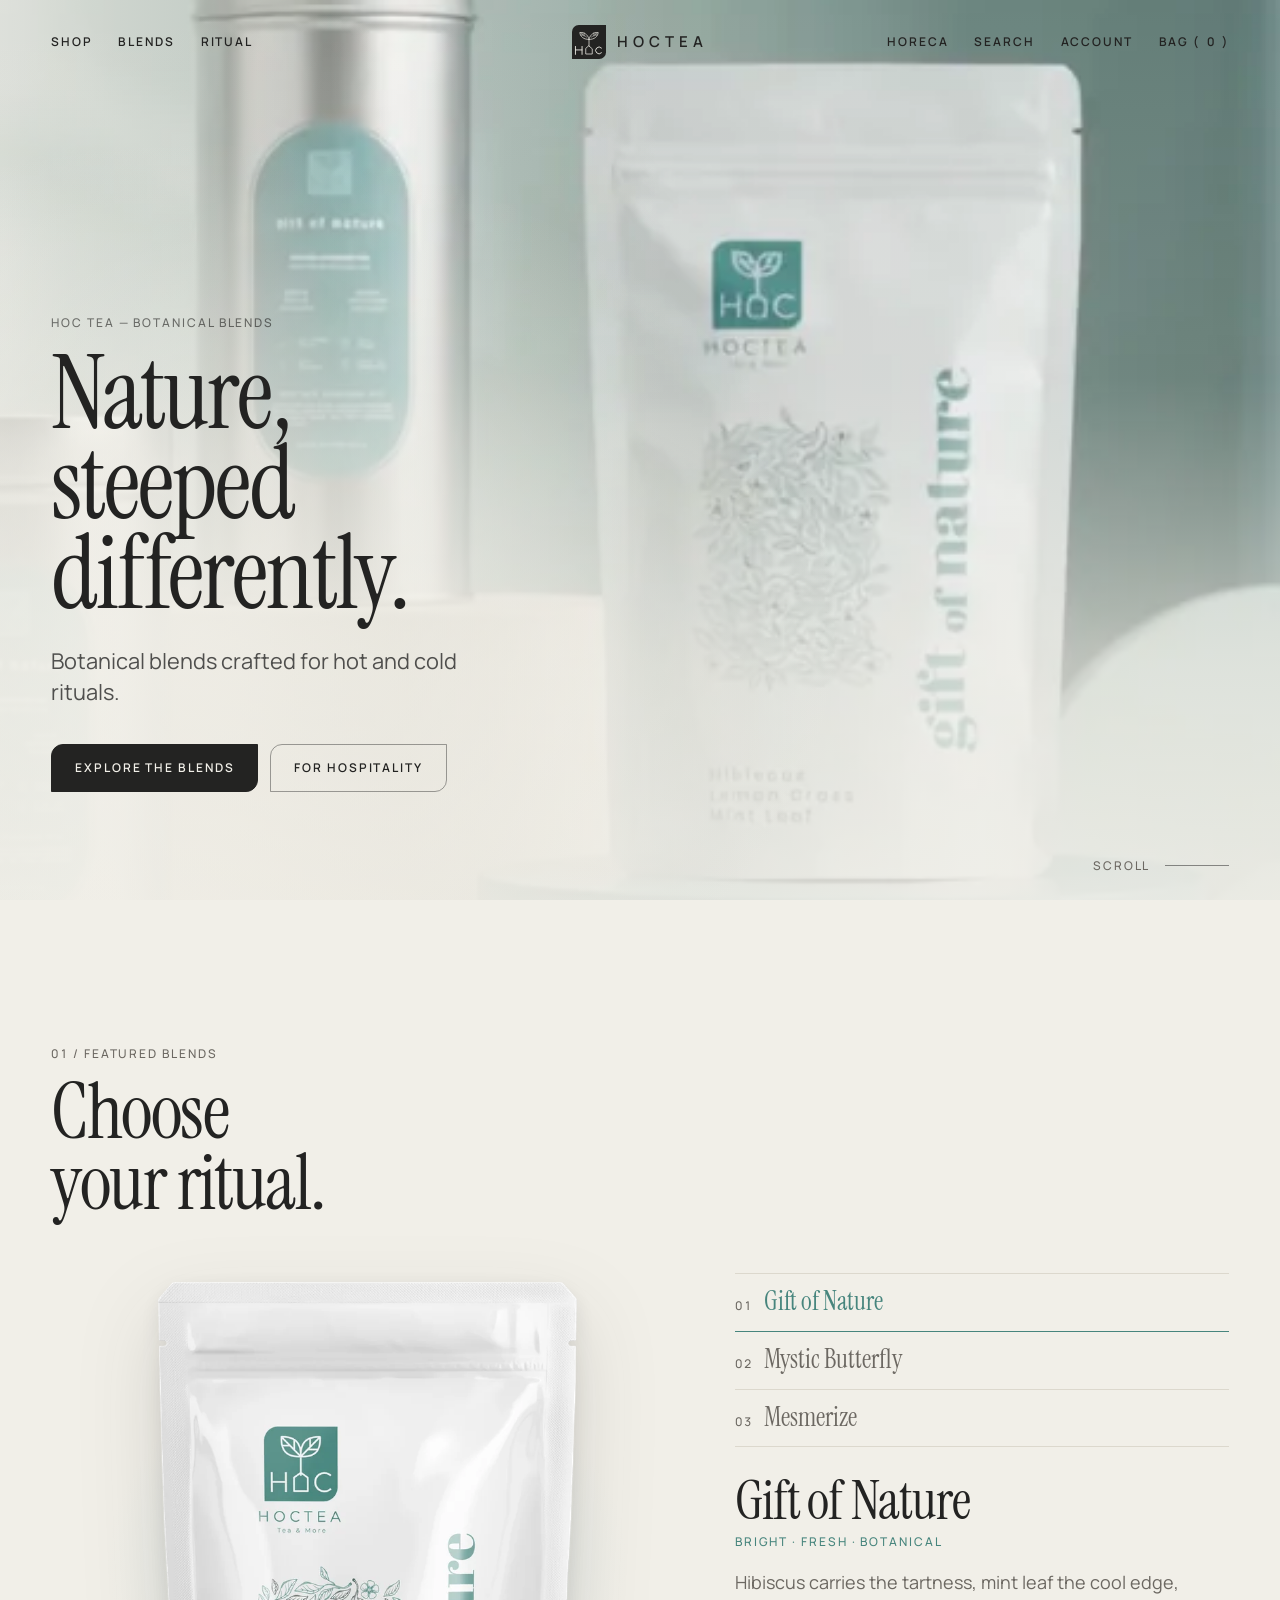
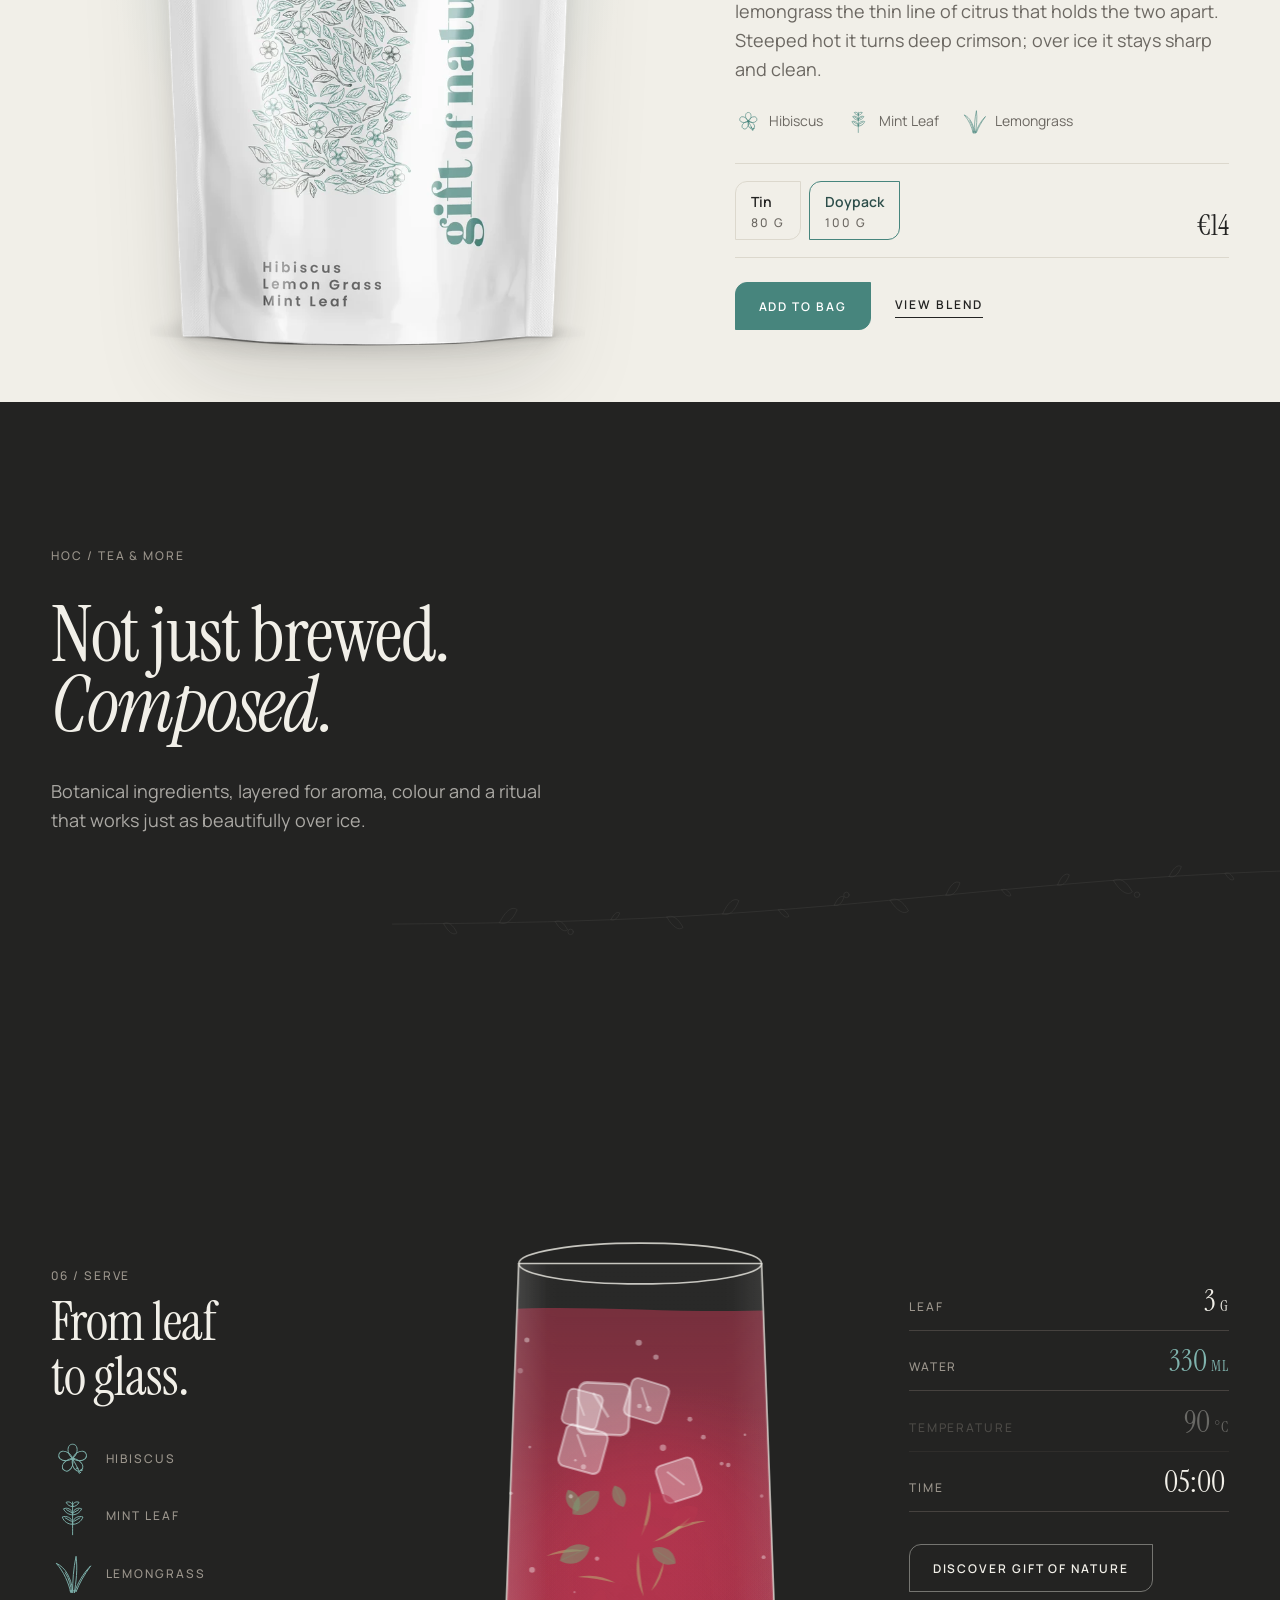
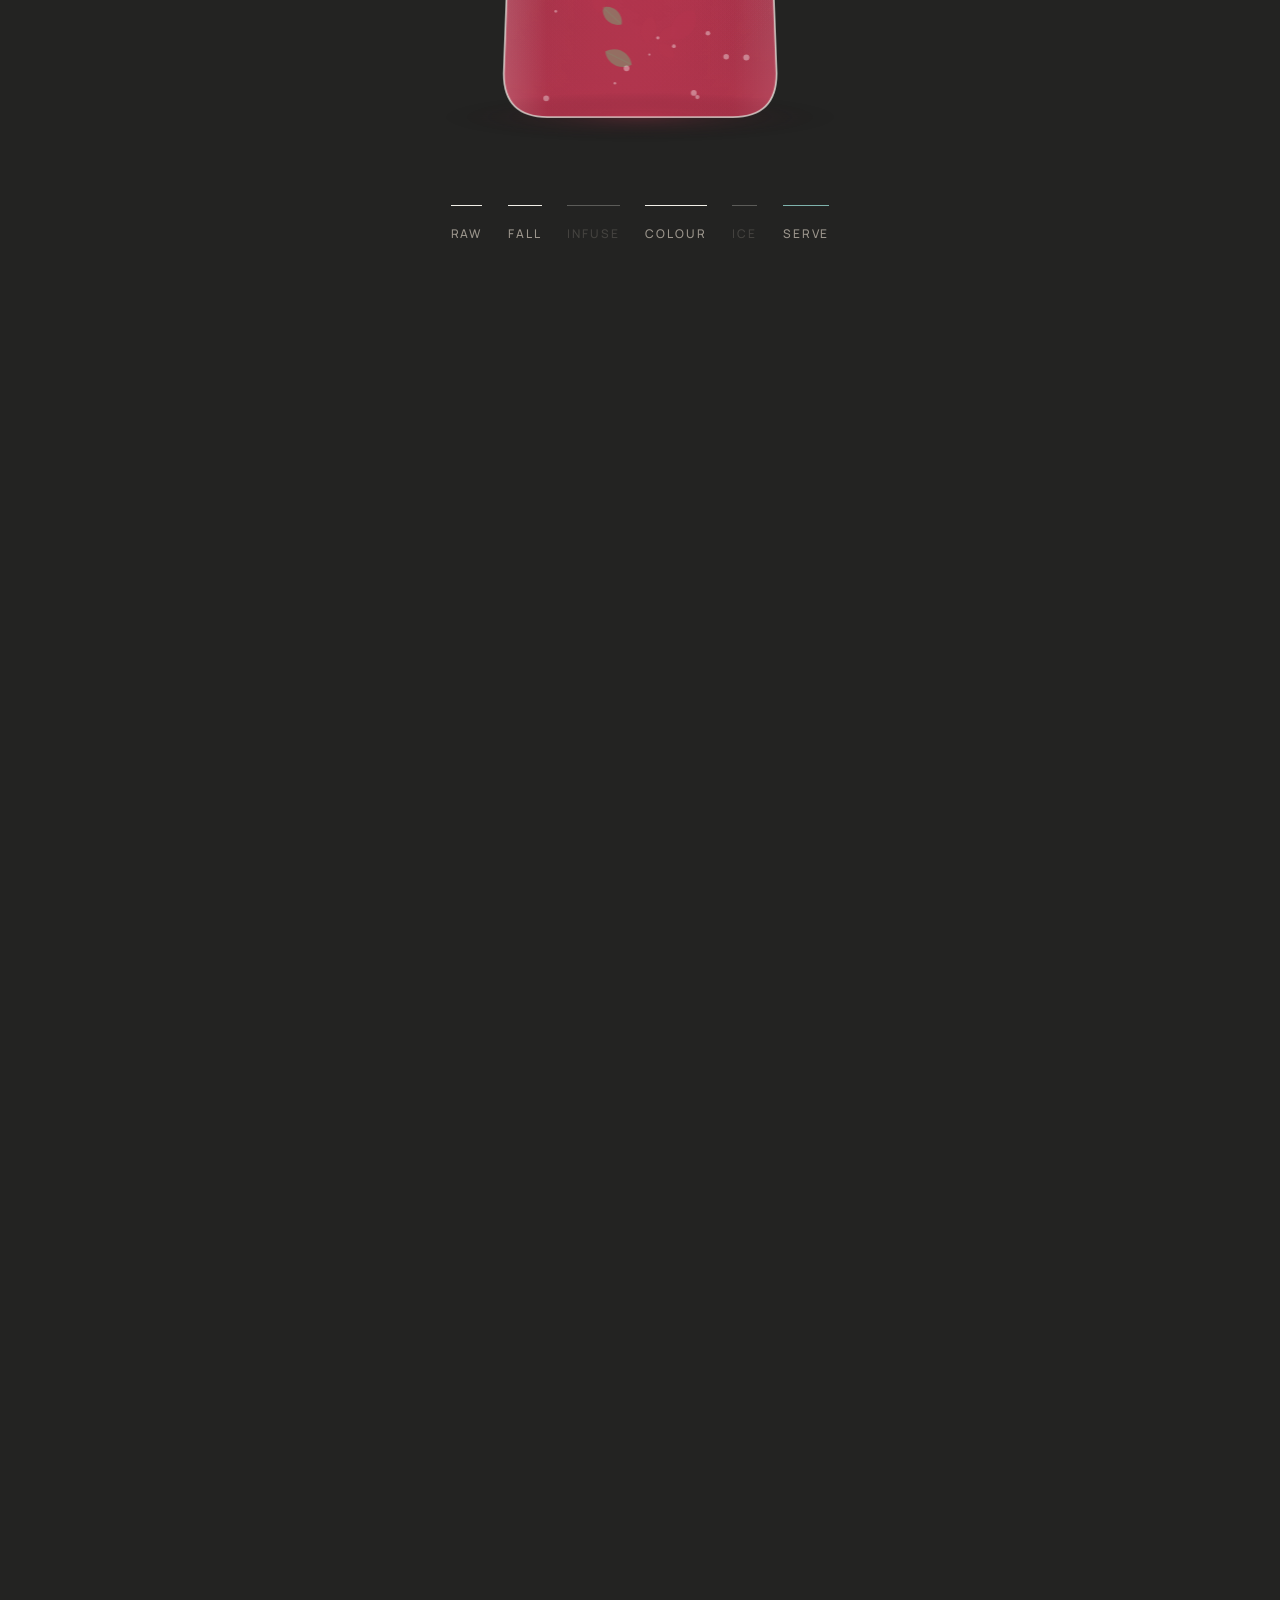
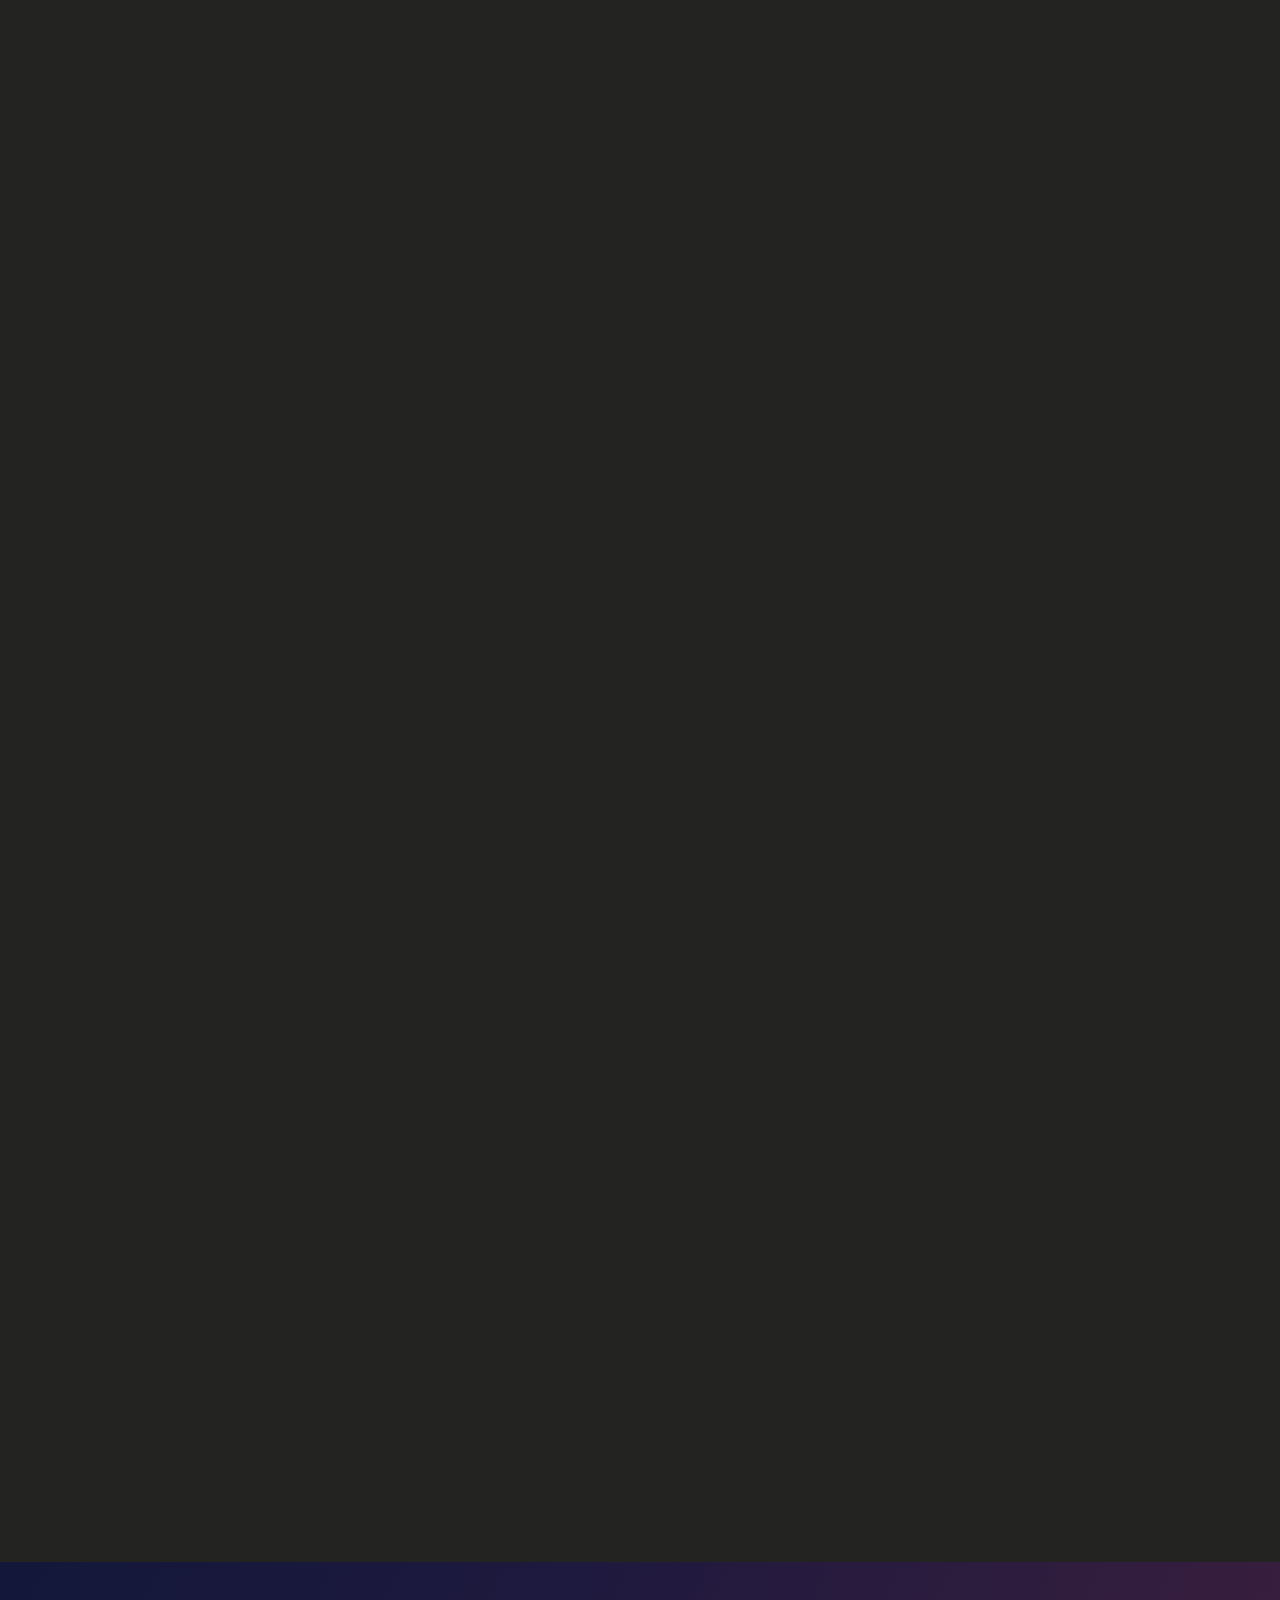
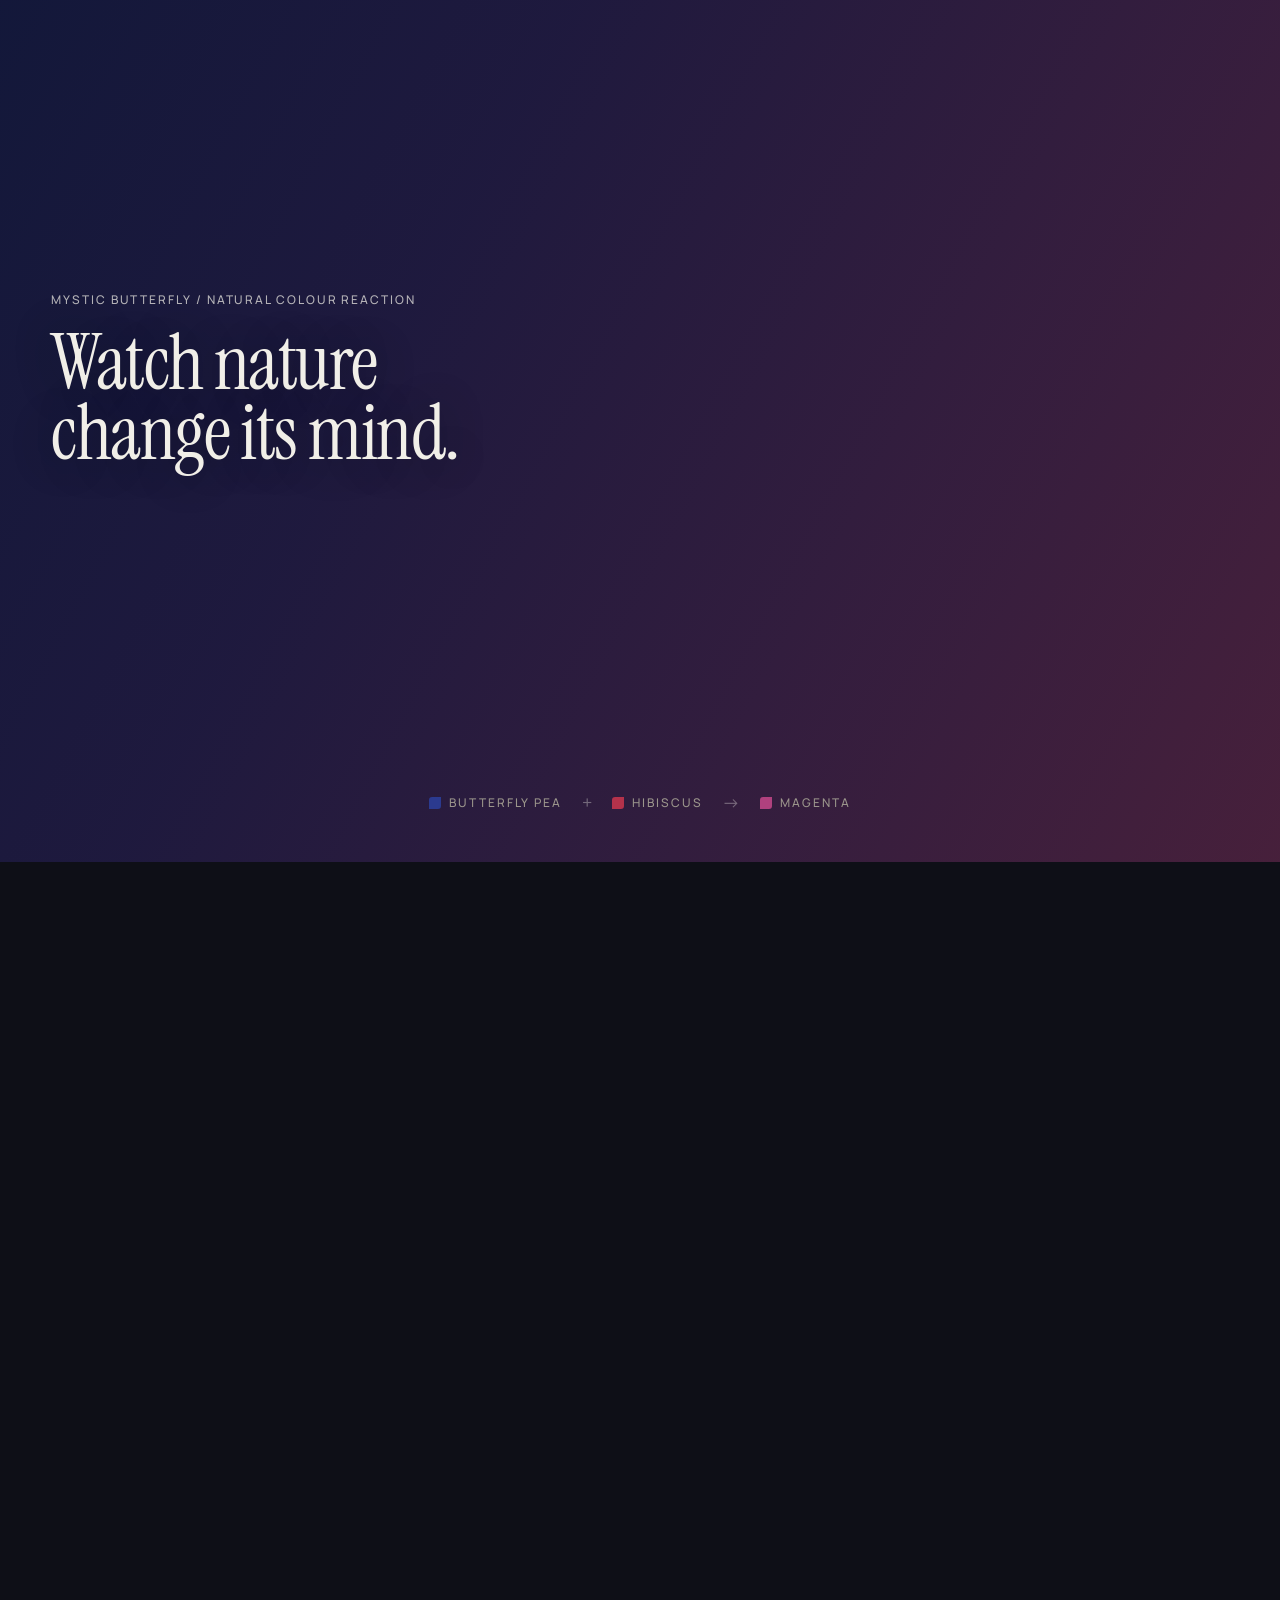
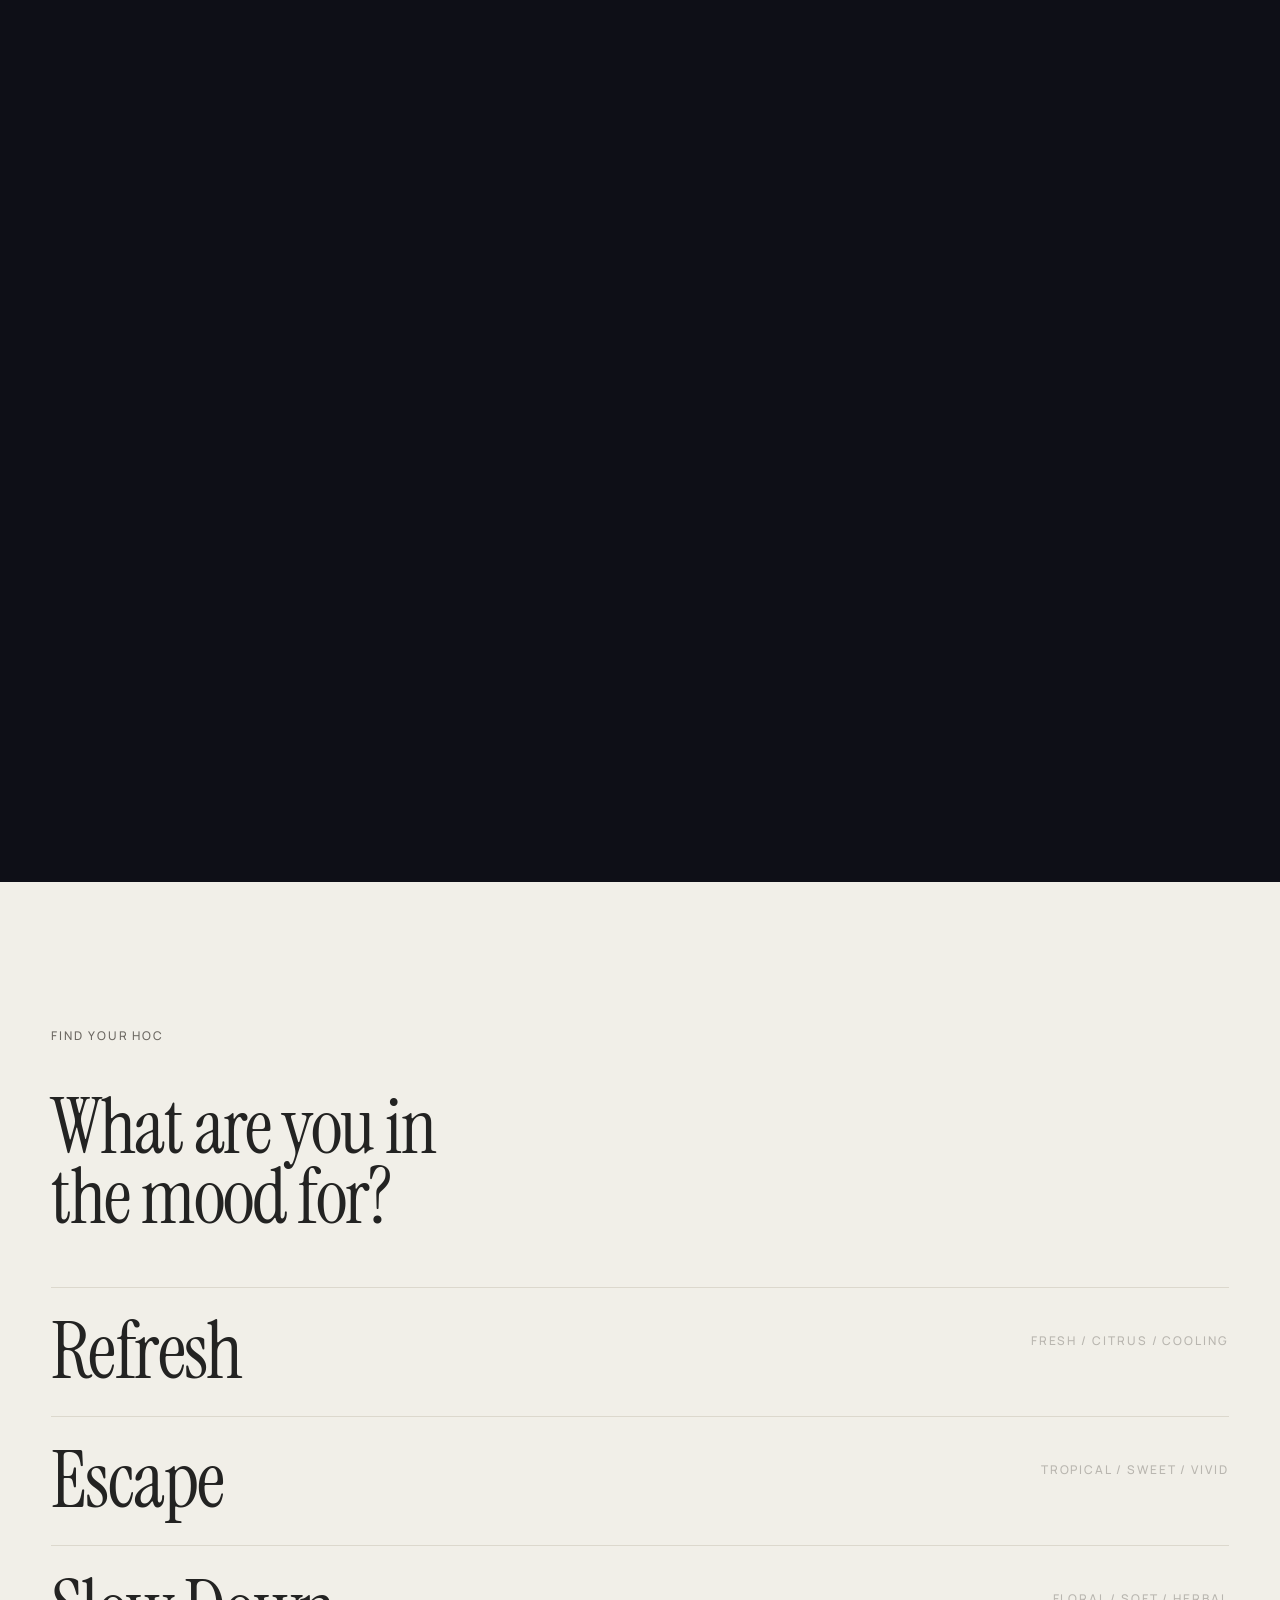
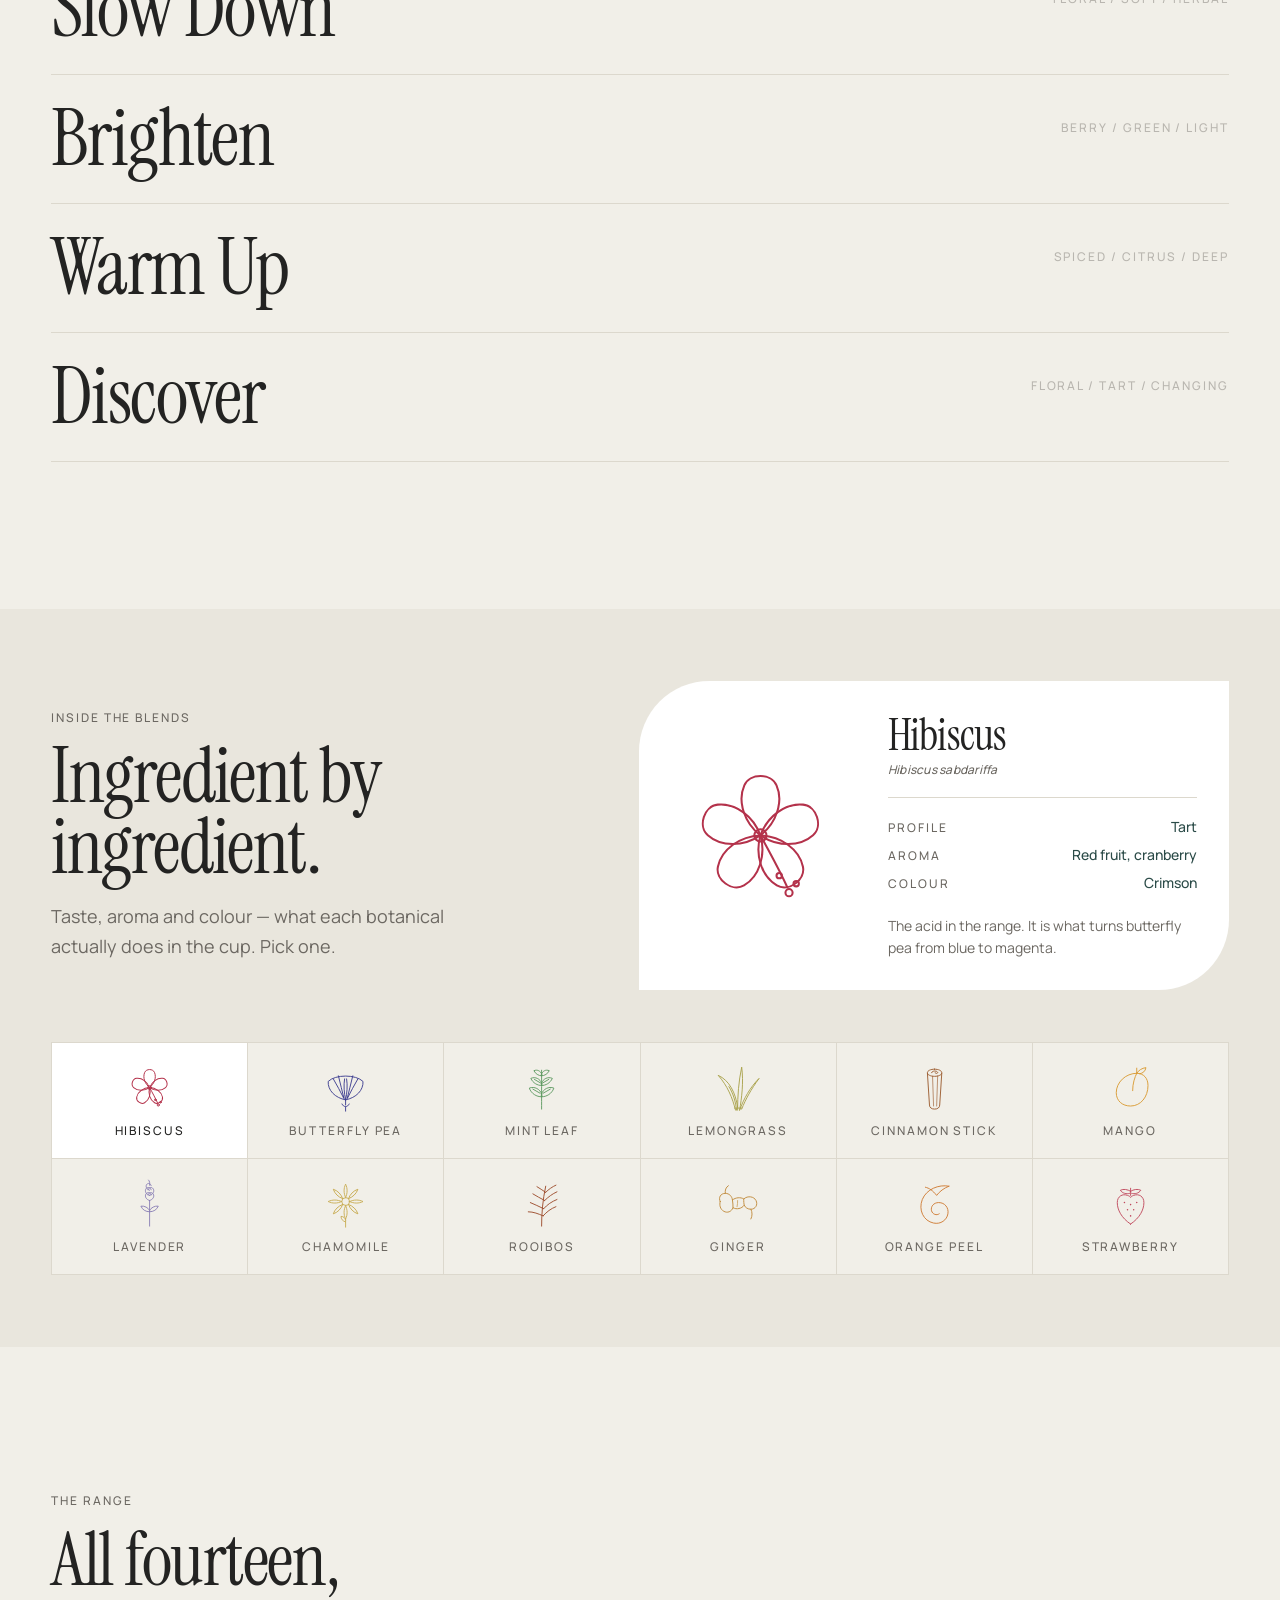
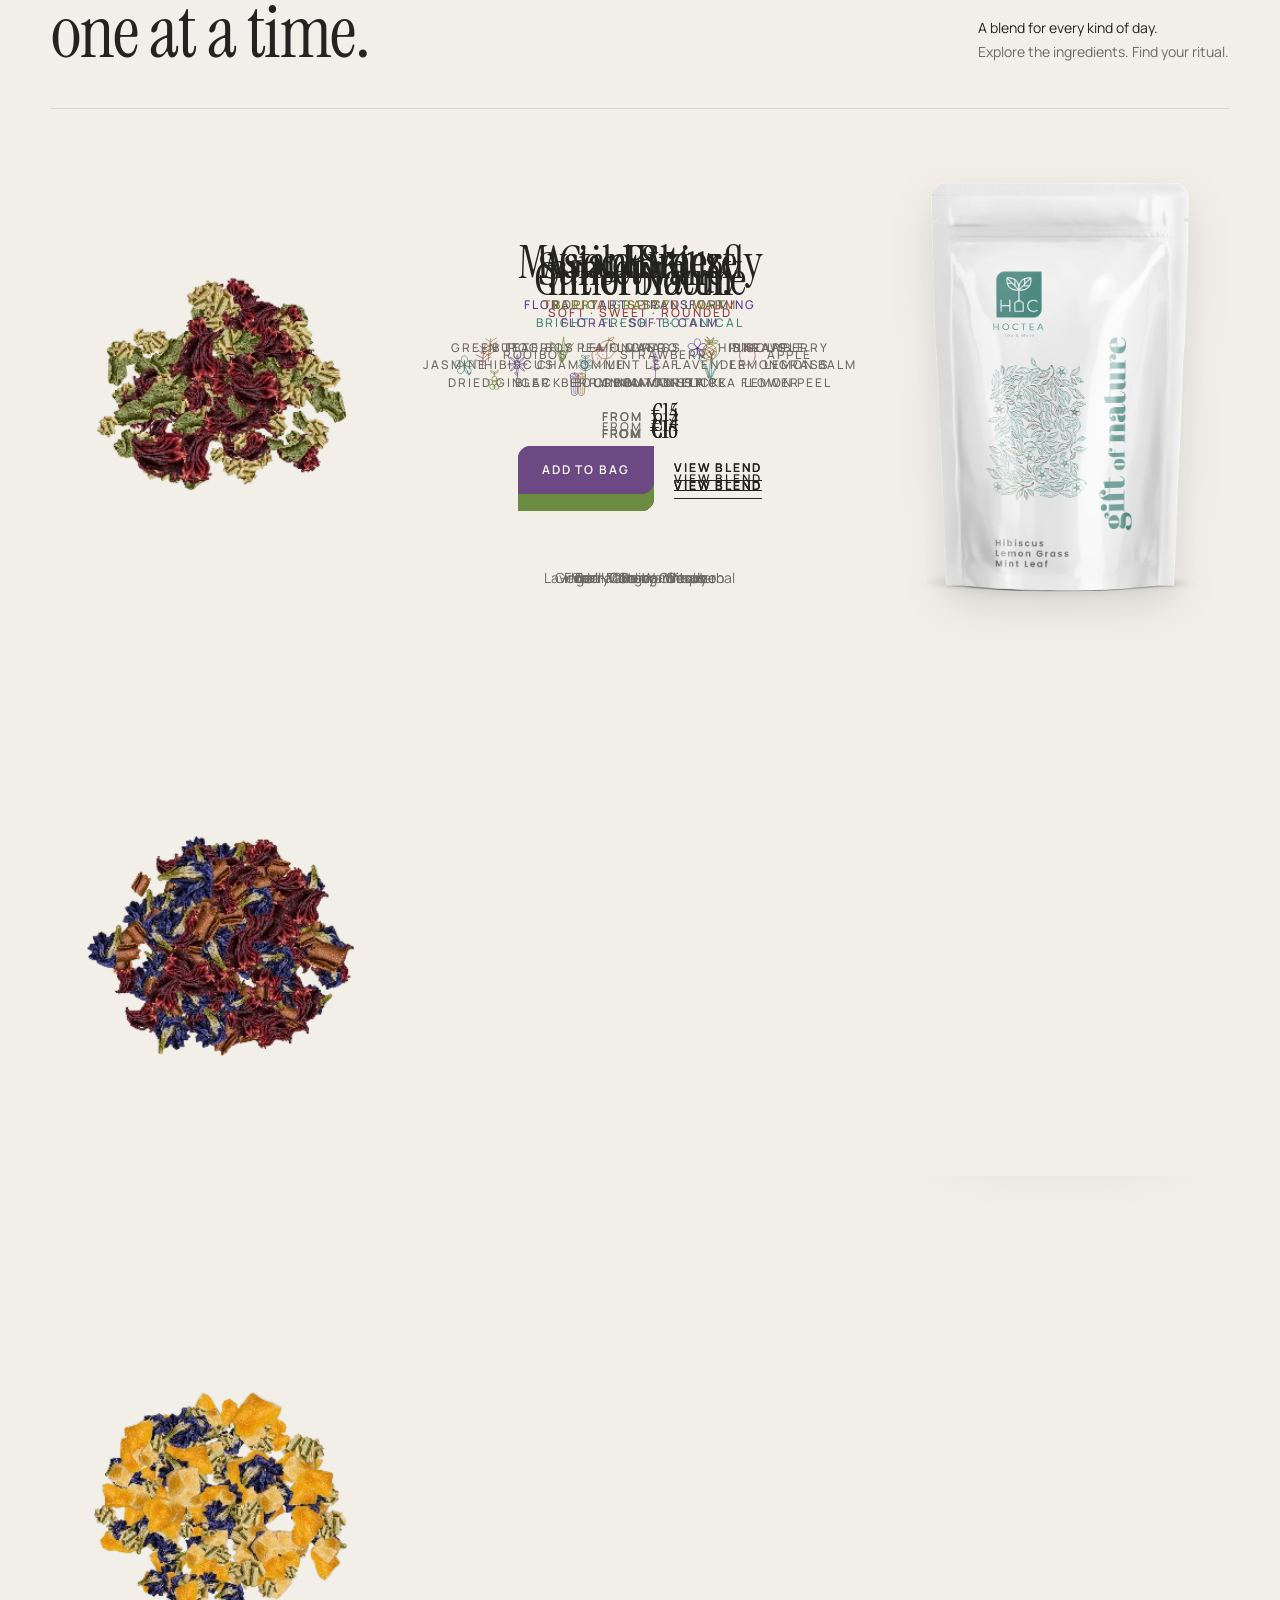
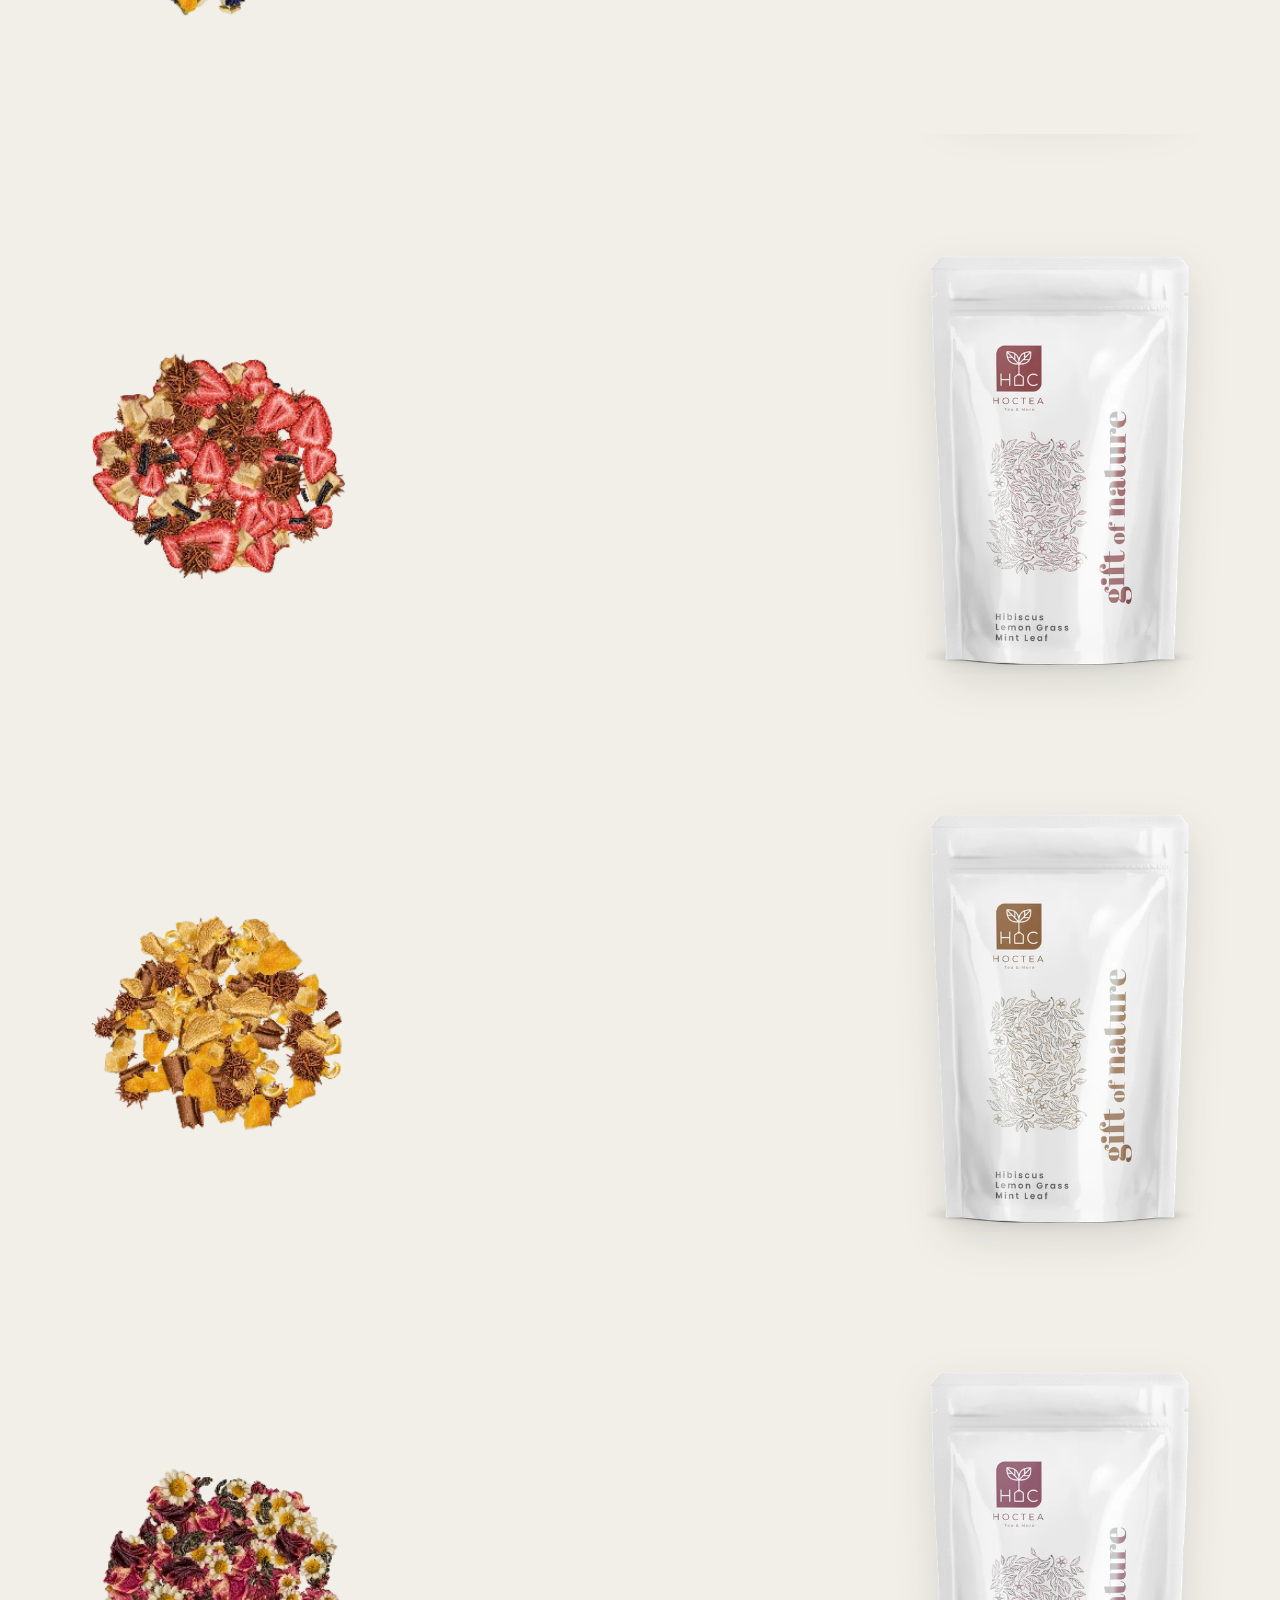
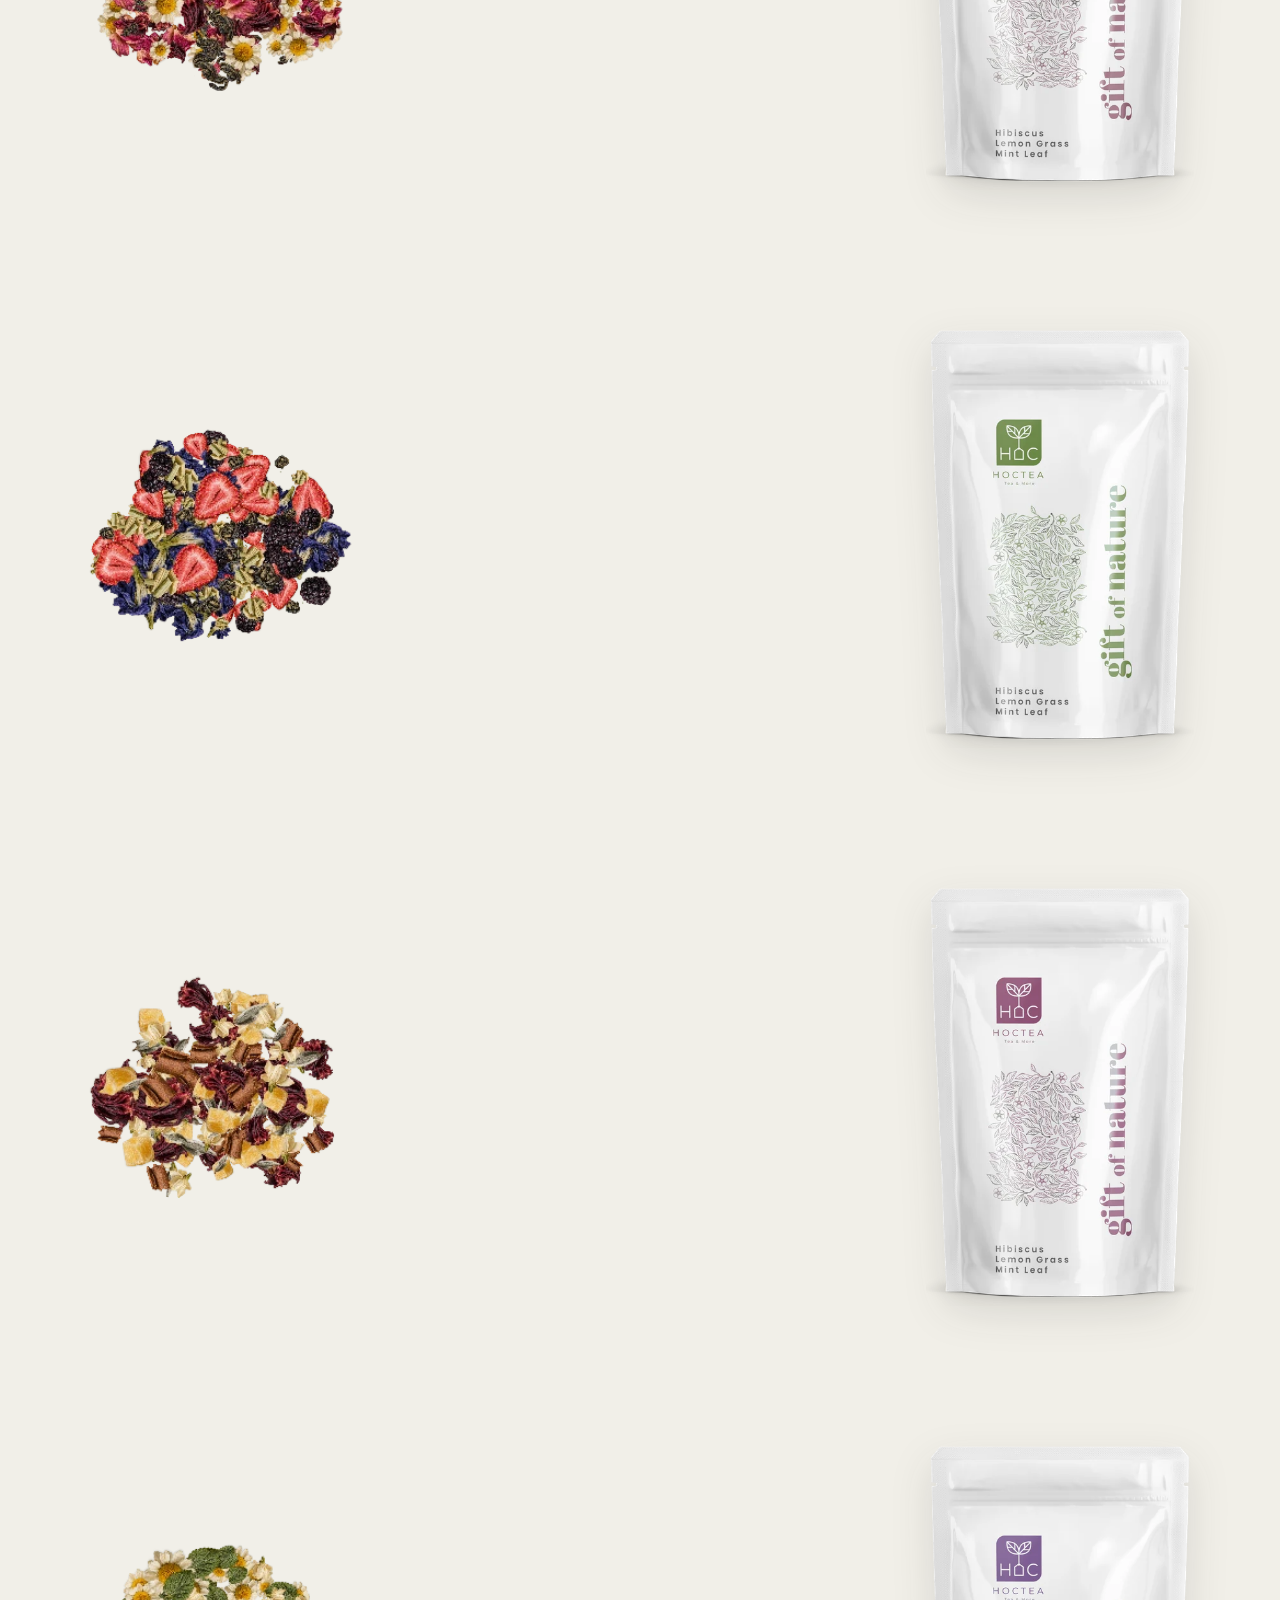
==== index.html @ 294b8a29 "Stabilize fixed-size botanical footer flow" ====
<!doctype html>
<html lang="en">
<head>
<meta charset="utf-8">
<meta name="viewport" content="width=device-width, initial-scale=1, viewport-fit=cover">
<title>HOC Tea — Botanical blends for hot and cold rituals</title>
<meta name="description" content="Botanical tea blends built for aroma, colour and ritual. Fourteen blends, loose leaf, for the cup and for hospitality.">
<meta name="theme-color" content="#232322">

<link rel="preconnect" href="https://fonts.googleapis.com">
<link rel="preconnect" href="https://fonts.gstatic.com" crossorigin>
<link rel="preload" as="image" href="assets/img/hero-poster.jpg?v=c191b17f13"
      imagesrcset="assets/img/hero-poster-960.webp?v=7ebbaf5492 960w, assets/img/hero-poster-1280.webp?v=762eac0520 1280w, assets/img/hero-poster-1600.webp?v=870d182e07 1600w, assets/img/hero-poster-1920.webp?v=cda70ab518 1920w"
      imagesizes="100vw" fetchpriority="high">
<link href="https://fonts.googleapis.com/css2?family=Instrument+Serif:ital@0;1&family=Manrope:wght@400;500;600&display=swap" rel="stylesheet">

<link rel="stylesheet" href="assets/css/hoc-core.css?v=9dc81688f6">
<link rel="stylesheet" href="assets/css/hoc-sections.css?v=256d77bcdb">
<script>document.documentElement.classList.add('hoc-js');</script>
</head>
<body>

  <a class="hoc-skip" href="#main">Skip to content</a>

  <header class="hoc-header" data-theme-mode="light" data-hoc="header">
    <div class="hoc-header__inner">
      <nav class="hoc-header__nav hoc-header__nav--start" aria-label="Primary">
        <a class="hoc-navlink" href="#range">Shop</a>
        <a class="hoc-navlink" href="#blends">Blends</a>
        <a class="hoc-navlink" href="#ritual">Ritual</a>
      </nav>

      <a class="hoc-header__brand hoc-lockup" href="#hero" aria-label="HOC Tea — home">
        <svg class="hoc-mark" viewBox="0 0 120 120" aria-hidden="true"><use href="#hoc-mark"></use></svg>
        <span class="hoc-lockup__word">Hoctea</span>
      </a>

      <nav class="hoc-header__nav hoc-header__nav--end" aria-label="Secondary">
        <a class="hoc-navlink" href="#hospitality">Horeca</a>
        <a class="hoc-navlink" href="#range">Search</a>
        <a class="hoc-navlink" href="#newsletter">Account</a>
        <button class="hoc-navlink hoc-bag" data-hoc="bag-open" aria-haspopup="dialog">
          Bag (<span class="hoc-bag__count" data-hoc="bag-count">0</span>)
        </button>
        <button class="hoc-burger" data-hoc="menu-toggle" aria-expanded="false"
                aria-controls="hoc-menu" aria-label="Menu"><span></span></button>
      </nav>
    </div>
  </header>

  <div class="hoc-menu" id="hoc-menu" data-hoc="menu" hidden>
    <nav class="hoc-menu__list" aria-label="Mobile">
      <a class="hoc-menu__link" href="#range">Shop</a>
      <a class="hoc-menu__link" href="#blends">Blends</a>
      <a class="hoc-menu__link" href="#ritual">Ritual</a>
      <a class="hoc-menu__link" href="#hospitality">Horeca</a>
    </nav>
    <div class="hoc-menu__foot hoc-micro">
      <a href="#newsletter">Account</a>
      <a href="#newsletter">Instagram</a>
      <a href="#newsletter">EN / TR</a>
    </div>
  </div>

<main id="main">

    <section class="hoc-section hoc-hero" id="hero" data-header-theme="dark"
             data-hoc="hero">
      <div class="hoc-hero__media">
        <picture>
          <source media="(max-width: 767px)" type="image/webp"
                  srcset="assets/img/hero-poster-mobile-540.webp?v=25042bf2a0 540w, assets/img/hero-poster-mobile-780.webp?v=1e9e27556c 780w, assets/img/hero-poster-mobile-1080.webp?v=69c357dd82 1080w"
                  sizes="100vw">
          <source type="image/webp"
                  srcset="assets/img/hero-poster-960.webp?v=7ebbaf5492 960w, assets/img/hero-poster-1280.webp?v=762eac0520 1280w, assets/img/hero-poster-1600.webp?v=870d182e07 1600w, assets/img/hero-poster-1920.webp?v=cda70ab518 1920w"
                  sizes="100vw">
          <img class="hoc-hero__poster" src="assets/img/hero-poster.jpg?v=c191b17f13"
               width="1600" height="900" alt=""
               fetchpriority="high" decoding="async">
        </picture>

        <!-- The film, 10.0s as delivered, ending on the HOC logo card.
             Paced in JS rather than re-encoded (§10):
               data-rate       overall speed — a touch under real time
               data-slow-from  where the ramp into the ending begins
               data-slow-rate  speed at the very end, so the logo resolves slowly
               data-hold       seconds to hold the last frame before restarting
             The loop attribute is deliberately absent: the hold is only
             possible if the restart is ours to schedule. -->
        <video class="hoc-hero__video" data-hoc="hero-video"
               data-src="assets/video/hero-loop.mp4?v=a69127845d"
               data-rate="0.85" data-slow-from="7.9"
               data-slow-rate="0.4" data-hold="1.4"
               muted playsinline preload="none" aria-hidden="true"></video>

        <!-- Signature #1: pointer-direction refraction over the plate. -->
        <canvas class="hoc-hero__gl" data-hoc="hero-gl" aria-hidden="true"></canvas>
        <div class="hoc-hero__scrim" aria-hidden="true"></div>
      </div>

      <div class="hoc-hero__copy">
        <div class="hoc-wrap">
          <p class="hoc-micro" data-reveal>HOC Tea — Botanical Blends</p>
          <h1 class="hoc-display-xl hoc-hero__h1" data-split="lines">Nature, steeped differently.</h1>
          <p class="hoc-lede" data-reveal="up">Botanical blends crafted for hot and cold rituals.</p>
          <div class="hoc-hero__cta" data-reveal="up">
            <a class="hoc-btn hoc-btn--solid" href="#blends">Explore the blends</a>
            <a class="hoc-btn" href="#hospitality">For hospitality</a>
          </div>
        </div>
      </div>

      <div class="hoc-hero__foot hoc-wrap" aria-hidden="true">
        <span class="hoc-micro">Scroll</span>
        <span class="hoc-hero__rule"></span>
      </div>
    </section>

    <section class="hoc-section hoc-featured" id="blends" data-header-theme="dark"
             data-hoc="featured">
      <div class="hoc-wrap">
        <header class="hoc-featured__head">
          <p class="hoc-micro"><span class="hoc-index">01</span> / Featured Blends</p>
          <h2 class="hoc-display-l" data-split="lines">Choose your ritual.</h2>
        </header>

        <div class="hoc-featured__body">
          <div class="hoc-featured__stage">
            <div class="hoc-featured__ground" data-hoc="stage-ground" aria-hidden="true"></div>
            <ul class="hoc-featured__packs" data-hoc="pack-stack">
          <li class="hoc-pack is-active" data-pack="gift-of-nature"
              style="--accent:#47857D;--accent-2:#7FB3AD;--accent-wash:#E0EBEA;--accent-ink:#2D4E4A;--liquid:#B4324B" aria-hidden="false">
            <a href="products/gift-of-nature/" aria-label="Explore Gift of Nature">
            <img class="hoc-pack__img"
        src="assets/img/pack-gift-of-nature-640.webp?v=f2862797c3"
        srcset="assets/img/pack-gift-of-nature-420.webp?v=9b51650d20 420w, assets/img/pack-gift-of-nature-640.webp?v=f2862797c3 640w, assets/img/pack-gift-of-nature-900.webp?v=9f23da778d 900w, assets/img/pack-gift-of-nature-1200.webp?v=46f5374fad 1200w"
        sizes="(max-width: 767px) 62vw, 34vw"
        width="900" height="1422"
        alt="Gift of Nature — Hibiscus, Mint Leaf, Lemongrass"
        fetchpriority="high" decoding="async">
            </a>
          </li>
          <li class="hoc-pack" data-pack="mystic-butterfly"
              style="--accent:#553B91;--accent-2:#8A75BD;--accent-wash:#E2DEED;--accent-ink:#342654;--liquid:#2B3A8F" aria-hidden="true">
            <a href="products/mystic-butterfly/" aria-label="Explore Mystic Butterfly">
            <img class="hoc-pack__img"
        src="assets/img/pack-mystic-butterfly-640.webp?v=e12f5e7c58"
        srcset="assets/img/pack-mystic-butterfly-420.webp?v=df7d0e2059 420w, assets/img/pack-mystic-butterfly-640.webp?v=e12f5e7c58 640w, assets/img/pack-mystic-butterfly-900.webp?v=1d3d99960f 900w, assets/img/pack-mystic-butterfly-1200.webp?v=fc3c9650e9 1200w"
        sizes="(max-width: 767px) 62vw, 34vw"
        width="900" height="1422"
        alt="Mystic Butterfly — Butterfly Pea Flower, Hibiscus, Cinnamon Stick"
        loading="lazy" decoding="async">
            </a>
          </li>
          <li class="hoc-pack" data-pack="mesmerize"
              style="--accent:#376395;--accent-2:#7196C1;--accent-wash:#DDE5EE;--accent-ink:#243C57;--liquid:#2F62A8" aria-hidden="true">
            <a href="products/mesmerize/" aria-label="Explore Mesmerize">
            <img class="hoc-pack__img"
        src="assets/img/pack-mesmerize-640.webp?v=7c41fc0dca"
        srcset="assets/img/pack-mesmerize-420.webp?v=8ec970ffcf 420w, assets/img/pack-mesmerize-640.webp?v=7c41fc0dca 640w, assets/img/pack-mesmerize-900.webp?v=2009b362b5 900w, assets/img/pack-mesmerize-1200.webp?v=e1e6fd2fa8 1200w"
        sizes="(max-width: 767px) 62vw, 34vw"
        width="900" height="1422"
        alt="Mesmerize — Mango, Pineapple, Lemongrass, Butterfly Pea Flower"
        loading="lazy" decoding="async">
            </a>
          </li>
            </ul>
          </div>

          <div class="hoc-featured__side">
            <div class="hoc-selector embla" data-hoc="selector-embla">
              <ol class="hoc-selector__list embla__container" role="tablist"
                  aria-label="Featured blends">
            <li class="hoc-selector__item embla__slide">
              <button class="hoc-selector__btn" role="tab" id="tab-gift-of-nature"
                      aria-selected="true" aria-controls="panel-gift-of-nature"
                      tabindex="0"
                      data-hoc="blend-select" data-blend="gift-of-nature"
                      style="--accent:#47857D;--accent-2:#7FB3AD;--accent-wash:#E0EBEA;--accent-ink:#2D4E4A;--liquid:#B4324B">
                <span class="hoc-index hoc-micro">01</span>
                <span class="hoc-selector__name">Gift of Nature</span>
              </button>
            </li>
            <li class="hoc-selector__item embla__slide">
              <button class="hoc-selector__btn" role="tab" id="tab-mystic-butterfly"
                      aria-selected="false" aria-controls="panel-mystic-butterfly"
                      tabindex="-1"
                      data-hoc="blend-select" data-blend="mystic-butterfly"
                      style="--accent:#553B91;--accent-2:#8A75BD;--accent-wash:#E2DEED;--accent-ink:#342654;--liquid:#2B3A8F">
                <span class="hoc-index hoc-micro">02</span>
                <span class="hoc-selector__name">Mystic Butterfly</span>
              </button>
            </li>
            <li class="hoc-selector__item embla__slide">
              <button class="hoc-selector__btn" role="tab" id="tab-mesmerize"
                      aria-selected="false" aria-controls="panel-mesmerize"
                      tabindex="-1"
                      data-hoc="blend-select" data-blend="mesmerize"
                      style="--accent:#376395;--accent-2:#7196C1;--accent-wash:#DDE5EE;--accent-ink:#243C57;--liquid:#2F62A8">
                <span class="hoc-index hoc-micro">03</span>
                <span class="hoc-selector__name">Mesmerize</span>
              </button>
            </li>
              </ol>
            </div>
            <div class="hoc-featured__panels">
          <div class="hoc-blendpanel is-active" role="tabpanel"
               id="panel-gift-of-nature" aria-labelledby="tab-gift-of-nature"
               data-panel="gift-of-nature" style="--accent:#47857D;--accent-2:#7FB3AD;--accent-wash:#E0EBEA;--accent-ink:#2D4E4A;--liquid:#B4324B">
            <h3 class="hoc-blendpanel__name hoc-title">Gift of Nature</h3>
            <p class="hoc-micro hoc-micro--accent">Bright · Fresh · Botanical</p>
            <p class="hoc-blendpanel__story hoc-body">Hibiscus carries the tartness, mint leaf the cool edge, lemongrass the thin line of citrus that holds the two apart. Steeped hot it turns deep crimson; over ice it stays sharp and clean.</p>

            <ul class="hoc-inglist" data-hoc="ing-list">
              <li class="hoc-inglist__item"><svg class="hoc-bot" viewBox="0 0 100 100" aria-hidden="true"><use href="#b-hibiscus"></use></svg><span>Hibiscus</span></li><li class="hoc-inglist__item"><svg class="hoc-bot" viewBox="0 0 100 100" aria-hidden="true"><use href="#b-mint"></use></svg><span>Mint Leaf</span></li><li class="hoc-inglist__item"><svg class="hoc-bot" viewBox="0 0 100 100" aria-hidden="true"><use href="#b-lemongrass"></use></svg><span>Lemongrass</span></li>
            </ul>

            <div class="hoc-blendpanel__buy">
              <fieldset class="hoc-packsel">
                <legend class="hoc-sr">Packaging</legend>
                
                <label class="hoc-packsel__opt">
                  <input type="radio" name="pack-gift-of-nature" value="tin"
                         data-hoc="pack-option" data-delta="400">
                  <span class="hoc-packsel__label">Tin</span>
                  <span class="hoc-packsel__meta hoc-micro">80 g</span>
                </label>
                <label class="hoc-packsel__opt">
                  <input type="radio" name="pack-gift-of-nature" value="doypack" checked
                         data-hoc="pack-option" data-delta="0">
                  <span class="hoc-packsel__label">Doypack</span>
                  <span class="hoc-packsel__meta hoc-micro">100 g</span>
                </label>
              </fieldset>
              <p class="hoc-price" data-hoc="price" data-base="1400">€14</p>
            </div>

            <div class="hoc-blendpanel__actions">
              <button class="hoc-btn hoc-btn--solid" data-hoc="add"
                      data-blend="gift-of-nature">Add to bag</button>
              <a class="hoc-link" href="products/gift-of-nature/">View blend</a>
            </div>
          </div>
          <div class="hoc-blendpanel" role="tabpanel"
               id="panel-mystic-butterfly" aria-labelledby="tab-mystic-butterfly"
               data-panel="mystic-butterfly" style="--accent:#553B91;--accent-2:#8A75BD;--accent-wash:#E2DEED;--accent-ink:#342654;--liquid:#2B3A8F" hidden>
            <h3 class="hoc-blendpanel__name hoc-title">Mystic Butterfly</h3>
            <p class="hoc-micro hoc-micro--accent">Floral · Tart · Transforming</p>
            <p class="hoc-blendpanel__story hoc-body">Butterfly pea steeps a deep, saturated blue. Add hibiscus — an acid — and the blue turns. Violet first, then magenta, spreading unevenly through the glass. Cinnamon sits underneath the whole thing.</p>

            <ul class="hoc-inglist" data-hoc="ing-list">
              <li class="hoc-inglist__item"><span>Butterfly Pea Flower</span></li><li class="hoc-inglist__item"><svg class="hoc-bot" viewBox="0 0 100 100" aria-hidden="true"><use href="#b-hibiscus"></use></svg><span>Hibiscus</span></li><li class="hoc-inglist__item"><svg class="hoc-bot" viewBox="0 0 100 100" aria-hidden="true"><use href="#b-cinnamon"></use></svg><span>Cinnamon Stick</span></li>
            </ul>

            <div class="hoc-blendpanel__buy">
              <fieldset class="hoc-packsel">
                <legend class="hoc-sr">Packaging</legend>
                
                <label class="hoc-packsel__opt">
                  <input type="radio" name="pack-mystic-butterfly" value="tin"
                         data-hoc="pack-option" data-delta="400">
                  <span class="hoc-packsel__label">Tin</span>
                  <span class="hoc-packsel__meta hoc-micro">80 g</span>
                </label>
                <label class="hoc-packsel__opt">
                  <input type="radio" name="pack-mystic-butterfly" value="doypack" checked
                         data-hoc="pack-option" data-delta="0">
                  <span class="hoc-packsel__label">Doypack</span>
                  <span class="hoc-packsel__meta hoc-micro">100 g</span>
                </label>
              </fieldset>
              <p class="hoc-price" data-hoc="price" data-base="1600">€16</p>
            </div>

            <div class="hoc-blendpanel__actions">
              <button class="hoc-btn hoc-btn--solid" data-hoc="add"
                      data-blend="mystic-butterfly">Add to bag</button>
              <a class="hoc-link" href="products/mystic-butterfly/">View blend</a>
            </div>
          </div>
          <div class="hoc-blendpanel" role="tabpanel"
               id="panel-mesmerize" aria-labelledby="tab-mesmerize"
               data-panel="mesmerize" style="--accent:#376395;--accent-2:#7196C1;--accent-wash:#DDE5EE;--accent-ink:#243C57;--liquid:#2F62A8" hidden>
            <h3 class="hoc-blendpanel__name hoc-title">Mesmerize</h3>
            <p class="hoc-micro hoc-micro--accent">Tropical · Sweet · Vivid</p>
            <p class="hoc-blendpanel__story hoc-body">Mango and pineapple do the sweetness, lemongrass keeps it from turning syrupy, and butterfly pea pulls the whole glass toward deep blue. Best over a lot of ice.</p>

            <ul class="hoc-inglist" data-hoc="ing-list">
              <li class="hoc-inglist__item"><svg class="hoc-bot" viewBox="0 0 100 100" aria-hidden="true"><use href="#b-mango"></use></svg><span>Mango</span></li><li class="hoc-inglist__item"><svg class="hoc-bot" viewBox="0 0 100 100" aria-hidden="true"><use href="#b-pineapple"></use></svg><span>Pineapple</span></li><li class="hoc-inglist__item"><svg class="hoc-bot" viewBox="0 0 100 100" aria-hidden="true"><use href="#b-lemongrass"></use></svg><span>Lemongrass</span></li><li class="hoc-inglist__item"><span>Butterfly Pea Flower</span></li>
            </ul>

            <div class="hoc-blendpanel__buy">
              <fieldset class="hoc-packsel">
                <legend class="hoc-sr">Packaging</legend>
                
                <label class="hoc-packsel__opt">
                  <input type="radio" name="pack-mesmerize" value="tin"
                         data-hoc="pack-option" data-delta="400">
                  <span class="hoc-packsel__label">Tin</span>
                  <span class="hoc-packsel__meta hoc-micro">80 g</span>
                </label>
                <label class="hoc-packsel__opt">
                  <input type="radio" name="pack-mesmerize" value="doypack" checked
                         data-hoc="pack-option" data-delta="0">
                  <span class="hoc-packsel__label">Doypack</span>
                  <span class="hoc-packsel__meta hoc-micro">100 g</span>
                </label>
              </fieldset>
              <p class="hoc-price" data-hoc="price" data-base="1600">€16</p>
            </div>

            <div class="hoc-blendpanel__actions">
              <button class="hoc-btn hoc-btn--solid" data-hoc="add"
                      data-blend="mesmerize">Add to bag</button>
              <a class="hoc-link" href="products/mesmerize/">View blend</a>
            </div>
          </div>
            </div>
          </div>
        </div>
      </div>
    </section>

    <section class="hoc-section hoc-manifesto" data-theme="ink" data-header-theme="light">
      <svg class="hoc-manifesto__sprig" viewBox="0 0 900 100" aria-hidden="true"
           data-hoc="draw"><use href="#b-branch"></use></svg>
      <div class="hoc-wrap hoc-pad">
        <p class="hoc-micro" data-reveal>HOC / Tea &amp; More</p>
        <h2 class="hoc-display-l hoc-manifesto__h2" data-split="lines">Not just brewed.
<em class="hoc-italic">Composed.</em></h2>
        <p class="hoc-body hoc-manifesto__body" data-reveal="up">Botanical ingredients, layered for aroma, colour and a ritual that works just as beautifully over ice.</p>
      </div>
    </section>

    <section class="hoc-section hoc-l2g" id="leaf-to-glass" data-theme="ink"
             data-header-theme="light" data-hoc="leaf-to-glass"
             style="--accent:#47857D;--accent-2:#7FB3AD;--accent-wash:#E0EBEA;--accent-ink:#2D4E4A;--liquid:#B4324B">

      <!-- DESKTOP: pinned scrub stage (§13) -->
      <div class="hoc-l2g__track" data-hoc="l2g-track">
        <div class="hoc-l2g__stage">
          <div class="hoc-wrap hoc-l2g__inner">

            <div class="hoc-l2g__col hoc-l2g__col--left">
              <p class="hoc-micro"><span class="hoc-index" data-hoc="l2g-num">01</span> /
                <span data-hoc="l2g-label">Raw</span></p>
              <h2 class="hoc-title hoc-l2g__title">From leaf<br>to glass.</h2>
              <ul class="hoc-l2g__ings">
                <li data-ing="hibiscus"><svg class="hoc-bot" viewBox="0 0 100 100" aria-hidden="true"><use href="#b-hibiscus"></use></svg><span class="hoc-micro">Hibiscus</span></li><li data-ing="mint"><svg class="hoc-bot" viewBox="0 0 100 100" aria-hidden="true"><use href="#b-mint"></use></svg><span class="hoc-micro">Mint Leaf</span></li><li data-ing="lemongrass"><svg class="hoc-bot" viewBox="0 0 100 100" aria-hidden="true"><use href="#b-lemongrass"></use></svg><span class="hoc-micro">Lemongrass</span></li>
              </ul>
            </div>

            <div class="hoc-l2g__col hoc-l2g__col--center">
            <div class="hoc-l2g__glass">
              <canvas data-hoc="l2g-canvas" aria-hidden="true"></canvas>
            </div>
            </div>

            <div class="hoc-l2g__col hoc-l2g__col--right">
              <dl class="hoc-brewdata">
                
                <div class="hoc-brewdata__row" data-metric="g">
                  <dt class="hoc-micro">Leaf</dt>
                  <dd class="hoc-brewdata__v">3<span class="hoc-brewdata__u">G</span></dd>
                </div>
                <div class="hoc-brewdata__row" data-metric="ml">
                  <dt class="hoc-micro">Water</dt>
                  <dd class="hoc-brewdata__v">330<span class="hoc-brewdata__u">ML</span></dd>
                </div>
                <div class="hoc-brewdata__row" data-metric="c">
                  <dt class="hoc-micro">Temperature</dt>
                  <dd class="hoc-brewdata__v">90<span class="hoc-brewdata__u">°C</span></dd>
                </div>
                <div class="hoc-brewdata__row" data-metric="min">
                  <dt class="hoc-micro">Time</dt>
                  <dd class="hoc-brewdata__v">05:00<span class="hoc-brewdata__u"></span></dd>
                </div>
              </dl>
              <div class="hoc-l2g__cta">
                <a class="hoc-btn" href="#blends">Discover Gift of Nature</a>
              </div>
            </div>

          </div>
          <ol class="hoc-l2g__progress" aria-hidden="true">
            <li class="is-on" data-step="0"><span class="hoc-micro">Raw</span></li><li data-step="1"><span class="hoc-micro">Fall</span></li><li data-step="2"><span class="hoc-micro">Infuse</span></li><li data-step="3"><span class="hoc-micro">Colour</span></li><li data-step="4"><span class="hoc-micro">Ice</span></li><li data-step="5"><span class="hoc-micro">Serve</span></li>
          </ol>
        </div>
      </div>

      <!-- MOBILE: three short stages, no pin (§13, §44) -->
      <div class="hoc-l2g__mobile" data-hoc="l2g-mobile">
        
        <article class="hoc-l2gm" data-progress="0.12">
          <div class="hoc-l2gm__glass"><canvas data-hoc="l2g-mcanvas" aria-hidden="true"></canvas></div>
          <div class="hoc-l2gm__copy">
            <p class="hoc-micro"><span class="hoc-index">01</span> / Raw</p>
            <p class="hoc-body">Three grams of hibiscus, mint leaf and lemongrass. Dry, whole, unground.</p>
          </div>
        </article>
        <article class="hoc-l2gm" data-progress="0.55">
          <div class="hoc-l2gm__glass"><canvas data-hoc="l2g-mcanvas" aria-hidden="true"></canvas></div>
          <div class="hoc-l2gm__copy">
            <p class="hoc-micro"><span class="hoc-index">02</span> / Brew</p>
            <p class="hoc-body">330 ml at 90 °C. The hibiscus goes first, and the water turns.</p>
          </div>
        </article>
        <article class="hoc-l2gm" data-progress="0.97">
          <div class="hoc-l2gm__glass"><canvas data-hoc="l2g-mcanvas" aria-hidden="true"></canvas></div>
          <div class="hoc-l2gm__copy">
            <p class="hoc-micro"><span class="hoc-index">03</span> / Serve</p>
            <p class="hoc-body">Five minutes, then ice. It holds its colour all the way down.</p>
          </div>
        </article>
        <div class="hoc-l2gm__cta"><a class="hoc-btn" href="#blends">Discover Gift of Nature</a></div>
      </div>
    </section>

    <section class="hoc-section hoc-alchemy" id="alchemy" data-theme="ink"
             data-header-theme="light" data-hoc="alchemy" style="--accent:#553B91;--accent-2:#8A75BD;--accent-wash:#E2DEED;--accent-ink:#342654;--liquid:#2B3A8F">
      <div class="hoc-alchemy__track" data-hoc="alchemy-track">
        <div class="hoc-alchemy__stage">
          <canvas class="hoc-alchemy__gl" data-hoc="alchemy-gl" aria-hidden="true"></canvas>
          <div class="hoc-alchemy__fallback" data-hoc="alchemy-fallback" aria-hidden="true"></div>

          <div class="hoc-wrap hoc-alchemy__copy">
            <p class="hoc-micro">Mystic Butterfly / Natural colour reaction</p>
            <h2 class="hoc-display-l" data-split="lines">Watch nature change its mind.</h2>
            <p class="hoc-alchemy__hint hoc-micro" data-hoc="alchemy-hint">Move across the glass</p>
          </div>

          <ol class="hoc-alchemy__chain" aria-label="Colour reaction">
            <li data-step="0"><span class="hoc-swatch" style="--s:#2B3A8F"></span><span class="hoc-micro">Butterfly Pea</span></li>
            <li class="hoc-alchemy__plus" aria-hidden="true">+</li>
            <li data-step="1"><span class="hoc-swatch" style="--s:#B4324B"></span><span class="hoc-micro">Hibiscus</span></li>
            <li class="hoc-alchemy__arrow" aria-hidden="true">→</li>
            <li data-step="2"><span class="hoc-swatch" style="--s:#B0417E"></span><span class="hoc-micro">Magenta</span></li>
          </ol>

          <div class="hoc-alchemy__drop" data-hoc="alchemy-drop" aria-hidden="true"></div>
        </div>
      </div>
    </section>

    <section class="hoc-section hoc-moods" id="moods" data-header-theme="dark"
             data-hoc="moods">
      <div class="hoc-wrap hoc-pad">
        <header class="hoc-moods__head">
          <p class="hoc-micro" data-reveal>Find your HOC</p>
          <h2 class="hoc-display-l" data-split="lines">What are you in the mood for?</h2>
        </header>
        <ul class="hoc-moods__list" data-hoc="mood-list">
          <li class="hoc-mood" data-mood="refresh" style="--accent:#47857D;--accent-2:#7FB3AD;--accent-wash:#E0EBEA;--accent-ink:#2D4E4A;--liquid:#B4324B">
            <button class="hoc-mood__btn" data-hoc="mood" data-product-url="products/gift-of-nature/" aria-expanded="false"
                    aria-controls="mood-refresh">
              <span class="hoc-mood__word hoc-display-l">Refresh</span>
              <span class="hoc-mood__aside">
                <span class="hoc-mood__meta hoc-micro" data-scramble="FRESH / CITRUS / COOLING">FRESH / CITRUS / COOLING</span>
                <span class="hoc-mood__destination hoc-micro">Gift of Nature <span aria-hidden="true">↗</span></span>
              </span>
            </button>
            <div class="hoc-mood__reveal" id="mood-refresh" data-hoc="mood-panel">
              <div class="hoc-mood__pack hoc-shape">
                <img
        src="assets/img/pack-gift-of-nature-640.webp?v=f2862797c3"
        srcset="assets/img/pack-gift-of-nature-420.webp?v=9b51650d20 420w, assets/img/pack-gift-of-nature-640.webp?v=f2862797c3 640w, assets/img/pack-gift-of-nature-900.webp?v=9f23da778d 900w, assets/img/pack-gift-of-nature-1200.webp?v=46f5374fad 1200w"
        sizes="(max-width: 767px) 60vw, 20vw"
        width="900" height="1422"
        alt="Gift of Nature"
        loading="lazy" decoding="async">
              </div>
              <div class="hoc-mood__info">
                <p class="hoc-micro hoc-micro--accent">Bright · Fresh · Botanical</p>
                <p class="hoc-mood__name hoc-title">Gift of Nature</p>
                <ul class="hoc-mood__ings"><li><svg class="hoc-bot" viewBox="0 0 100 100" aria-hidden="true"><use href="#b-mint"></use></svg><span class="hoc-micro">Mint Leaf</span></li><li><svg class="hoc-bot" viewBox="0 0 100 100" aria-hidden="true"><use href="#b-hibiscus"></use></svg><span class="hoc-micro">Hibiscus</span></li><li><svg class="hoc-bot" viewBox="0 0 100 100" aria-hidden="true"><use href="#b-lemongrass"></use></svg><span class="hoc-micro">Lemongrass</span></li></ul>
                <a class="hoc-link" href="products/gift-of-nature/">Shop Gift of Nature</a>
              </div>
            </div>
          </li>
          <li class="hoc-mood" data-mood="escape" style="--accent:#376395;--accent-2:#7196C1;--accent-wash:#DDE5EE;--accent-ink:#243C57;--liquid:#2F62A8">
            <button class="hoc-mood__btn" data-hoc="mood" data-product-url="products/mesmerize/" aria-expanded="false"
                    aria-controls="mood-escape">
              <span class="hoc-mood__word hoc-display-l">Escape</span>
              <span class="hoc-mood__aside">
                <span class="hoc-mood__meta hoc-micro" data-scramble="TROPICAL / SWEET / VIVID">TROPICAL / SWEET / VIVID</span>
                <span class="hoc-mood__destination hoc-micro">Mesmerize <span aria-hidden="true">↗</span></span>
              </span>
            </button>
            <div class="hoc-mood__reveal" id="mood-escape" data-hoc="mood-panel">
              <div class="hoc-mood__pack hoc-shape">
                <img
        src="assets/img/pack-mesmerize-640.webp?v=7c41fc0dca"
        srcset="assets/img/pack-mesmerize-420.webp?v=8ec970ffcf 420w, assets/img/pack-mesmerize-640.webp?v=7c41fc0dca 640w, assets/img/pack-mesmerize-900.webp?v=2009b362b5 900w, assets/img/pack-mesmerize-1200.webp?v=e1e6fd2fa8 1200w"
        sizes="(max-width: 767px) 60vw, 20vw"
        width="900" height="1422"
        alt="Mesmerize"
        loading="lazy" decoding="async">
              </div>
              <div class="hoc-mood__info">
                <p class="hoc-micro hoc-micro--accent">Tropical · Sweet · Vivid</p>
                <p class="hoc-mood__name hoc-title">Mesmerize</p>
                <ul class="hoc-mood__ings"><li><svg class="hoc-bot" viewBox="0 0 100 100" aria-hidden="true"><use href="#b-mango"></use></svg><span class="hoc-micro">Mango</span></li><li><svg class="hoc-bot" viewBox="0 0 100 100" aria-hidden="true"><use href="#b-pineapple"></use></svg><span class="hoc-micro">Pineapple</span></li><li><svg class="hoc-bot" viewBox="0 0 100 100" aria-hidden="true"><use href="#b-butterfly-pea"></use></svg><span class="hoc-micro">Butterfly Pea</span></li></ul>
                <a class="hoc-link" href="products/mesmerize/">Shop Mesmerize</a>
              </div>
            </div>
          </li>
          <li class="hoc-mood" data-mood="slow-down" style="--accent:#6C4983;--accent-2:#9E81B1;--accent-wash:#E7E0EB;--accent-ink:#402E4D;--liquid:#B9A44C">
            <button class="hoc-mood__btn" data-hoc="mood" data-product-url="products/innerbloom/" aria-expanded="false"
                    aria-controls="mood-slow-down">
              <span class="hoc-mood__word hoc-display-l">Slow Down</span>
              <span class="hoc-mood__aside">
                <span class="hoc-mood__meta hoc-micro" data-scramble="FLORAL / SOFT / HERBAL">FLORAL / SOFT / HERBAL</span>
                <span class="hoc-mood__destination hoc-micro">Innerbloom <span aria-hidden="true">↗</span></span>
              </span>
            </button>
            <div class="hoc-mood__reveal" id="mood-slow-down" data-hoc="mood-panel">
              <div class="hoc-mood__pack hoc-shape">
                <img
        src="assets/img/pack-innerbloom-640.webp?v=2a510f6206"
        srcset="assets/img/pack-innerbloom-420.webp?v=5093b02764 420w, assets/img/pack-innerbloom-640.webp?v=2a510f6206 640w, assets/img/pack-innerbloom-900.webp?v=18a4ce93a3 900w, assets/img/pack-innerbloom-1200.webp?v=bdd16e3df3 1200w"
        sizes="(max-width: 767px) 60vw, 20vw"
        width="900" height="1422"
        alt="Innerbloom"
        loading="lazy" decoding="async">
              </div>
              <div class="hoc-mood__info">
                <p class="hoc-micro hoc-micro--accent">Floral · Soft · Calm</p>
                <p class="hoc-mood__name hoc-title">Innerbloom</p>
                <ul class="hoc-mood__ings"><li><svg class="hoc-bot" viewBox="0 0 100 100" aria-hidden="true"><use href="#b-lavender"></use></svg><span class="hoc-micro">Lavender</span></li><li><svg class="hoc-bot" viewBox="0 0 100 100" aria-hidden="true"><use href="#b-chamomile"></use></svg><span class="hoc-micro">Chamomile</span></li><li><svg class="hoc-bot" viewBox="0 0 100 100" aria-hidden="true"><use href="#b-rose"></use></svg><span class="hoc-micro">Dried Rose</span></li></ul>
                <a class="hoc-link" href="products/innerbloom/">Shop Innerbloom</a>
              </div>
            </div>
          </li>
          <li class="hoc-mood" data-mood="brighten" style="--accent:#6B8B41;--accent-2:#9DB87A;--accent-wash:#E6ECDF;--accent-ink:#405129;--liquid:#6E8A3F">
            <button class="hoc-mood__btn" data-hoc="mood" data-product-url="products/gold-skies/" aria-expanded="false"
                    aria-controls="mood-brighten">
              <span class="hoc-mood__word hoc-display-l">Brighten</span>
              <span class="hoc-mood__aside">
                <span class="hoc-mood__meta hoc-micro" data-scramble="BERRY / GREEN / LIGHT">BERRY / GREEN / LIGHT</span>
                <span class="hoc-mood__destination hoc-micro">Gold Skies <span aria-hidden="true">↗</span></span>
              </span>
            </button>
            <div class="hoc-mood__reveal" id="mood-brighten" data-hoc="mood-panel">
              <div class="hoc-mood__pack hoc-shape">
                <img
        src="assets/img/pack-gold-skies-640.webp?v=d9113171e2"
        srcset="assets/img/pack-gold-skies-420.webp?v=71865a59f8 420w, assets/img/pack-gold-skies-640.webp?v=d9113171e2 640w, assets/img/pack-gold-skies-900.webp?v=0fa6fe3add 900w, assets/img/pack-gold-skies-1200.webp?v=20d58d312c 1200w"
        sizes="(max-width: 767px) 60vw, 20vw"
        width="900" height="1422"
        alt="Gold Skies"
        loading="lazy" decoding="async">
              </div>
              <div class="hoc-mood__info">
                <p class="hoc-micro hoc-micro--accent">Berry · Grassy · Light</p>
                <p class="hoc-mood__name hoc-title">Gold Skies</p>
                <ul class="hoc-mood__ings"><li><svg class="hoc-bot" viewBox="0 0 100 100" aria-hidden="true"><use href="#b-strawberry"></use></svg><span class="hoc-micro">Strawberry</span></li><li><svg class="hoc-bot" viewBox="0 0 100 100" aria-hidden="true"><use href="#b-blackberry"></use></svg><span class="hoc-micro">Blackberry</span></li><li><svg class="hoc-bot" viewBox="0 0 100 100" aria-hidden="true"><use href="#b-lemongrass"></use></svg><span class="hoc-micro">Lemongrass</span></li></ul>
                <a class="hoc-link" href="products/gold-skies/">Shop Gold Skies</a>
              </div>
            </div>
          </li>
          <li class="hoc-mood" data-mood="warm-up" style="--accent:#975235;--accent-2:#C3886F;--accent-wash:#EEE2DD;--accent-ink:#583323;--liquid:#A85426">
            <button class="hoc-mood__btn" data-hoc="mood" data-product-url="products/winter-tale/" aria-expanded="false"
                    aria-controls="mood-warm-up">
              <span class="hoc-mood__word hoc-display-l">Warm Up</span>
              <span class="hoc-mood__aside">
                <span class="hoc-mood__meta hoc-micro" data-scramble="SPICED / CITRUS / DEEP">SPICED / CITRUS / DEEP</span>
                <span class="hoc-mood__destination hoc-micro">Winter Tale <span aria-hidden="true">↗</span></span>
              </span>
            </button>
            <div class="hoc-mood__reveal" id="mood-warm-up" data-hoc="mood-panel">
              <div class="hoc-mood__pack hoc-shape">
                <img
        src="assets/img/pack-winter-tale-640.webp?v=8d0788afd7"
        srcset="assets/img/pack-winter-tale-420.webp?v=429d16de44 420w, assets/img/pack-winter-tale-640.webp?v=8d0788afd7 640w, assets/img/pack-winter-tale-900.webp?v=631c41d23e 900w, assets/img/pack-winter-tale-1200.webp?v=c9d2d98322 1200w"
        sizes="(max-width: 767px) 60vw, 20vw"
        width="900" height="1422"
        alt="Winter Tale"
        loading="lazy" decoding="async">
              </div>
              <div class="hoc-mood__info">
                <p class="hoc-micro hoc-micro--accent">Spiced · Citrus · Warming</p>
                <p class="hoc-mood__name hoc-title">Winter Tale</p>
                <ul class="hoc-mood__ings"><li><svg class="hoc-bot" viewBox="0 0 100 100" aria-hidden="true"><use href="#b-ginger"></use></svg><span class="hoc-micro">Ginger</span></li><li><svg class="hoc-bot" viewBox="0 0 100 100" aria-hidden="true"><use href="#b-orange-peel"></use></svg><span class="hoc-micro">Orange Peel</span></li><li><svg class="hoc-bot" viewBox="0 0 100 100" aria-hidden="true"><use href="#b-cinnamon"></use></svg><span class="hoc-micro">Cinnamon Stick</span></li></ul>
                <a class="hoc-link" href="products/winter-tale/">Shop Winter Tale</a>
              </div>
            </div>
          </li>
          <li class="hoc-mood" data-mood="discover" style="--accent:#553B91;--accent-2:#8A75BD;--accent-wash:#E2DEED;--accent-ink:#342654;--liquid:#2B3A8F">
            <button class="hoc-mood__btn" data-hoc="mood" data-product-url="products/mystic-butterfly/" aria-expanded="false"
                    aria-controls="mood-discover">
              <span class="hoc-mood__word hoc-display-l">Discover</span>
              <span class="hoc-mood__aside">
                <span class="hoc-mood__meta hoc-micro" data-scramble="FLORAL / TART / CHANGING">FLORAL / TART / CHANGING</span>
                <span class="hoc-mood__destination hoc-micro">Mystic Butterfly <span aria-hidden="true">↗</span></span>
              </span>
            </button>
            <div class="hoc-mood__reveal" id="mood-discover" data-hoc="mood-panel">
              <div class="hoc-mood__pack hoc-shape">
                <img
        src="assets/img/pack-mystic-butterfly-640.webp?v=e12f5e7c58"
        srcset="assets/img/pack-mystic-butterfly-420.webp?v=df7d0e2059 420w, assets/img/pack-mystic-butterfly-640.webp?v=e12f5e7c58 640w, assets/img/pack-mystic-butterfly-900.webp?v=1d3d99960f 900w, assets/img/pack-mystic-butterfly-1200.webp?v=fc3c9650e9 1200w"
        sizes="(max-width: 767px) 60vw, 20vw"
        width="900" height="1422"
        alt="Mystic Butterfly"
        loading="lazy" decoding="async">
              </div>
              <div class="hoc-mood__info">
                <p class="hoc-micro hoc-micro--accent">Floral · Tart · Transforming</p>
                <p class="hoc-mood__name hoc-title">Mystic Butterfly</p>
                <ul class="hoc-mood__ings"><li><svg class="hoc-bot" viewBox="0 0 100 100" aria-hidden="true"><use href="#b-butterfly-pea"></use></svg><span class="hoc-micro">Butterfly Pea</span></li><li><svg class="hoc-bot" viewBox="0 0 100 100" aria-hidden="true"><use href="#b-hibiscus"></use></svg><span class="hoc-micro">Hibiscus</span></li><li><svg class="hoc-bot" viewBox="0 0 100 100" aria-hidden="true"><use href="#b-cinnamon"></use></svg><span class="hoc-micro">Cinnamon Stick</span></li></ul>
                <a class="hoc-link" href="products/mystic-butterfly/">Shop Mystic Butterfly</a>
              </div>
            </div>
          </li>
        </ul>
      </div>
      <div class="hoc-moods__preview" data-hoc="mood-preview" aria-hidden="true">
        <div class="hoc-moods__previewinner hoc-shape--lg"></div>
      </div>
    </section>

    <section class="hoc-section hoc-atlas" id="atlas" data-header-theme="dark"
             data-hoc="atlas">
      <div class="hoc-wrap hoc-pad">
        <div class="hoc-atlas__top">
          <header class="hoc-atlas__head">
            <p class="hoc-micro" data-reveal>Inside the blends</p>
            <h2 class="hoc-display-l" data-split="lines">Ingredient by ingredient.</h2>
            <p class="hoc-body" data-reveal="up">Taste, aroma and colour — what each botanical actually does in the cup. Pick one.</p>
          </header>

          <figure class="hoc-atlas__lead" id="atlas-lead" aria-live="polite"
                  style="--accent:#B4324B">
            <div class="hoc-atlas__leadart" data-hoc="atlas-art">
              <svg class="hoc-bot hoc-atlas__bigsvg" viewBox="0 0 100 100" aria-hidden="true"><use href="#b-hibiscus"></use></svg>
            </div>
            <figcaption class="hoc-atlas__leadinfo">
              <p class="hoc-atlas__leadname hoc-title" data-fact="name">Hibiscus</p>
              <p class="hoc-micro hoc-atlas__bot" data-fact="botanical">Hibiscus sabdariffa</p>
              <dl class="hoc-atlas__facts">
                <div><dt class="hoc-micro">Profile</dt><dd data-fact="profile">Tart</dd></div>
                <div><dt class="hoc-micro">Aroma</dt><dd data-fact="aroma">Red fruit, cranberry</dd></div>
                <div><dt class="hoc-micro">Colour</dt><dd data-fact="color">Crimson</dd></div>
              </dl>
              <p class="hoc-atlas__note" data-fact="note">The acid in the range. It is what turns butterfly pea from blue to magenta.</p>
            </figcaption>
          </figure>
        </div>

        <ul class="hoc-atlas__grid">
          <li class="hoc-atlas__item is-on" data-ing="hibiscus"
              style="--accent:#B4324B">
            <button class="hoc-atlas__btn" data-hoc="atlas-pick" data-ing="hibiscus"
                    aria-controls="atlas-lead" aria-pressed="true">
              <span class="hoc-atlas__art"><svg class="hoc-bot hoc-atlas__svg" viewBox="0 0 100 100" aria-hidden="true"><use href="#b-hibiscus"></use></svg></span>
              <span class="hoc-atlas__name hoc-micro">Hibiscus</span>
            </button>
          </li>
          <li class="hoc-atlas__item" data-ing="butterfly-pea"
              style="--accent:#3B3B8F">
            <button class="hoc-atlas__btn" data-hoc="atlas-pick" data-ing="butterfly-pea"
                    aria-controls="atlas-lead" aria-pressed="false">
              <span class="hoc-atlas__art"><svg class="hoc-bot hoc-atlas__svg" viewBox="0 0 100 100" aria-hidden="true"><use href="#b-butterfly-pea"></use></svg></span>
              <span class="hoc-atlas__name hoc-micro">Butterfly Pea</span>
            </button>
          </li>
          <li class="hoc-atlas__item" data-ing="mint"
              style="--accent:#5E9A62">
            <button class="hoc-atlas__btn" data-hoc="atlas-pick" data-ing="mint"
                    aria-controls="atlas-lead" aria-pressed="false">
              <span class="hoc-atlas__art"><svg class="hoc-bot hoc-atlas__svg" viewBox="0 0 100 100" aria-hidden="true"><use href="#b-mint"></use></svg></span>
              <span class="hoc-atlas__name hoc-micro">Mint Leaf</span>
            </button>
          </li>
          <li class="hoc-atlas__item" data-ing="lemongrass"
              style="--accent:#A9A24B">
            <button class="hoc-atlas__btn" data-hoc="atlas-pick" data-ing="lemongrass"
                    aria-controls="atlas-lead" aria-pressed="false">
              <span class="hoc-atlas__art"><svg class="hoc-bot hoc-atlas__svg" viewBox="0 0 100 100" aria-hidden="true"><use href="#b-lemongrass"></use></svg></span>
              <span class="hoc-atlas__name hoc-micro">Lemongrass</span>
            </button>
          </li>
          <li class="hoc-atlas__item" data-ing="cinnamon"
              style="--accent:#9B5B2E">
            <button class="hoc-atlas__btn" data-hoc="atlas-pick" data-ing="cinnamon"
                    aria-controls="atlas-lead" aria-pressed="false">
              <span class="hoc-atlas__art"><svg class="hoc-bot hoc-atlas__svg" viewBox="0 0 100 100" aria-hidden="true"><use href="#b-cinnamon"></use></svg></span>
              <span class="hoc-atlas__name hoc-micro">Cinnamon Stick</span>
            </button>
          </li>
          <li class="hoc-atlas__item" data-ing="mango"
              style="--accent:#D99A32">
            <button class="hoc-atlas__btn" data-hoc="atlas-pick" data-ing="mango"
                    aria-controls="atlas-lead" aria-pressed="false">
              <span class="hoc-atlas__art"><svg class="hoc-bot hoc-atlas__svg" viewBox="0 0 100 100" aria-hidden="true"><use href="#b-mango"></use></svg></span>
              <span class="hoc-atlas__name hoc-micro">Mango</span>
            </button>
          </li>
          <li class="hoc-atlas__item" data-ing="lavender"
              style="--accent:#8A7FB5">
            <button class="hoc-atlas__btn" data-hoc="atlas-pick" data-ing="lavender"
                    aria-controls="atlas-lead" aria-pressed="false">
              <span class="hoc-atlas__art"><svg class="hoc-bot hoc-atlas__svg" viewBox="0 0 100 100" aria-hidden="true"><use href="#b-lavender"></use></svg></span>
              <span class="hoc-atlas__name hoc-micro">Lavender</span>
            </button>
          </li>
          <li class="hoc-atlas__item" data-ing="chamomile"
              style="--accent:#C9AE55">
            <button class="hoc-atlas__btn" data-hoc="atlas-pick" data-ing="chamomile"
                    aria-controls="atlas-lead" aria-pressed="false">
              <span class="hoc-atlas__art"><svg class="hoc-bot hoc-atlas__svg" viewBox="0 0 100 100" aria-hidden="true"><use href="#b-chamomile"></use></svg></span>
              <span class="hoc-atlas__name hoc-micro">Chamomile</span>
            </button>
          </li>
          <li class="hoc-atlas__item" data-ing="rooibos"
              style="--accent:#9C4B2A">
            <button class="hoc-atlas__btn" data-hoc="atlas-pick" data-ing="rooibos"
                    aria-controls="atlas-lead" aria-pressed="false">
              <span class="hoc-atlas__art"><svg class="hoc-bot hoc-atlas__svg" viewBox="0 0 100 100" aria-hidden="true"><use href="#b-rooibos"></use></svg></span>
              <span class="hoc-atlas__name hoc-micro">Rooibos</span>
            </button>
          </li>
          <li class="hoc-atlas__item" data-ing="ginger"
              style="--accent:#C08A3A">
            <button class="hoc-atlas__btn" data-hoc="atlas-pick" data-ing="ginger"
                    aria-controls="atlas-lead" aria-pressed="false">
              <span class="hoc-atlas__art"><svg class="hoc-bot hoc-atlas__svg" viewBox="0 0 100 100" aria-hidden="true"><use href="#b-ginger"></use></svg></span>
              <span class="hoc-atlas__name hoc-micro">Ginger</span>
            </button>
          </li>
          <li class="hoc-atlas__item" data-ing="orange-peel"
              style="--accent:#CE7B33">
            <button class="hoc-atlas__btn" data-hoc="atlas-pick" data-ing="orange-peel"
                    aria-controls="atlas-lead" aria-pressed="false">
              <span class="hoc-atlas__art"><svg class="hoc-bot hoc-atlas__svg" viewBox="0 0 100 100" aria-hidden="true"><use href="#b-orange-peel"></use></svg></span>
              <span class="hoc-atlas__name hoc-micro">Orange Peel</span>
            </button>
          </li>
          <li class="hoc-atlas__item" data-ing="strawberry"
              style="--accent:#C0485C">
            <button class="hoc-atlas__btn" data-hoc="atlas-pick" data-ing="strawberry"
                    aria-controls="atlas-lead" aria-pressed="false">
              <span class="hoc-atlas__art"><svg class="hoc-bot hoc-atlas__svg" viewBox="0 0 100 100" aria-hidden="true"><use href="#b-strawberry"></use></svg></span>
              <span class="hoc-atlas__name hoc-micro">Strawberry</span>
            </button>
          </li>
        </ul>
      </div>
    </section>

    <section class="hoc-section hoc-range" id="range" data-header-theme="dark"
             data-hoc="range">
      <div class="hoc-wrap">
        <header class="hoc-range__head">
          <div><p class="hoc-micro">The range</p>
          <h2 class="hoc-display-l">All fourteen,<br>one at a time.</h2></div>
          <p class="hoc-range__intro">A blend for every kind of day.<br><span>Explore the ingredients. Find your ritual.</span></p>
        </header>
      </div>

      <div class="hoc-range__stage" data-hoc="range-stage">
        <ul class="hoc-range__col hoc-range__col--left" data-hoc="range-col" data-speed="-0.08">
          
          <li class="hoc-range__cell" data-index="0">
            <div class="hoc-range__pile" data-hoc="botanical-pile" style="--accent:#47857D;--accent-2:#7FB3AD;--accent-wash:#E0EBEA;--accent-ink:#2D4E4A;--liquid:#B4324B"
                 data-atlas="assets/img/botanical-atlas.webp?v=6377b35b4b" data-seed="gift-of-nature"
                 data-ingredients="Hibiscus|Mint Leaf|Lemongrass" data-label="Gift of Nature">
              <img
        src="assets/img/pile-gift-of-nature.webp?v=ecd68be307"
        srcset="assets/img/pile-gift-of-nature-420.webp?v=6c2828f4b4 420w, assets/img/pile-gift-of-nature-640.webp?v=566a571770 640w, assets/img/pile-gift-of-nature-900.webp?v=ecd68be307 900w"
        sizes="(max-width: 899px) 62vw, 26vw"
        width="640" height="640"
        alt="Gift of Nature — loose blend: Hibiscus, Mint Leaf, Lemongrass"
        loading="lazy" decoding="async">
            </div>
            <div class="hoc-range__mobile-pack"><img
        src="assets/img/pack-gift-of-nature-640.webp?v=f2862797c3"
        srcset="assets/img/pack-gift-of-nature-420.webp?v=9b51650d20 420w, assets/img/pack-gift-of-nature-640.webp?v=f2862797c3 640w, assets/img/pack-gift-of-nature-900.webp?v=9f23da778d 900w, assets/img/pack-gift-of-nature-1200.webp?v=46f5374fad 1200w"
        sizes="(max-width: 899px) 34vw, 1px"
        width="900" height="1422"
        alt="Gift of Nature pack"
        loading="lazy" decoding="async"></div>
            <!-- Mobile only. There is no sticky centre panel below 900px, so
                 each blend carries its own copy and the section becomes a
                 plain stack (§44). -->
            <div class="hoc-range__mcopy" style="--accent:#47857D;--accent-2:#7FB3AD;--accent-wash:#E0EBEA;--accent-ink:#2D4E4A;--liquid:#B4324B">
              <h3 class="hoc-range__name">Gift of Nature</h3>
              <p class="hoc-micro hoc-micro--accent">Bright · Fresh · Botanical</p>
              <p class="hoc-range__price"><span class="hoc-micro">From</span> €14</p>
              <div class="hoc-range__actions">
                <button class="hoc-btn hoc-btn--solid" data-hoc="add" data-blend="gift-of-nature">Add to bag</button>
                <a class="hoc-link" href="products/gift-of-nature/">View blend</a>
              </div>
            </div>
          </li>
          <li class="hoc-range__cell" data-index="1">
            <div class="hoc-range__pile" data-hoc="botanical-pile" style="--accent:#553B91;--accent-2:#8A75BD;--accent-wash:#E2DEED;--accent-ink:#342654;--liquid:#2B3A8F"
                 data-atlas="assets/img/botanical-atlas.webp?v=6377b35b4b" data-seed="mystic-butterfly"
                 data-ingredients="Butterfly Pea Flower|Hibiscus|Cinnamon Stick" data-label="Mystic Butterfly">
              <img
        src="assets/img/pile-mystic-butterfly.webp?v=42630e2230"
        srcset="assets/img/pile-mystic-butterfly-420.webp?v=8edc1d8317 420w, assets/img/pile-mystic-butterfly-640.webp?v=42e47a9c87 640w, assets/img/pile-mystic-butterfly-900.webp?v=42630e2230 900w"
        sizes="(max-width: 899px) 62vw, 26vw"
        width="640" height="640"
        alt="Mystic Butterfly — loose blend: Butterfly Pea Flower, Hibiscus, Cinnamon Stick"
        loading="lazy" decoding="async">
            </div>
            <div class="hoc-range__mobile-pack"><img
        src="assets/img/pack-mystic-butterfly-640.webp?v=e12f5e7c58"
        srcset="assets/img/pack-mystic-butterfly-420.webp?v=df7d0e2059 420w, assets/img/pack-mystic-butterfly-640.webp?v=e12f5e7c58 640w, assets/img/pack-mystic-butterfly-900.webp?v=1d3d99960f 900w, assets/img/pack-mystic-butterfly-1200.webp?v=fc3c9650e9 1200w"
        sizes="(max-width: 899px) 34vw, 1px"
        width="900" height="1422"
        alt="Mystic Butterfly pack"
        loading="lazy" decoding="async"></div>
            <!-- Mobile only. There is no sticky centre panel below 900px, so
                 each blend carries its own copy and the section becomes a
                 plain stack (§44). -->
            <div class="hoc-range__mcopy" style="--accent:#553B91;--accent-2:#8A75BD;--accent-wash:#E2DEED;--accent-ink:#342654;--liquid:#2B3A8F">
              <h3 class="hoc-range__name">Mystic Butterfly</h3>
              <p class="hoc-micro hoc-micro--accent">Floral · Tart · Transforming</p>
              <p class="hoc-range__price"><span class="hoc-micro">From</span> €16</p>
              <div class="hoc-range__actions">
                <button class="hoc-btn hoc-btn--solid" data-hoc="add" data-blend="mystic-butterfly">Add to bag</button>
                <a class="hoc-link" href="products/mystic-butterfly/">View blend</a>
              </div>
            </div>
          </li>
          <li class="hoc-range__cell" data-index="2">
            <div class="hoc-range__pile" data-hoc="botanical-pile" style="--accent:#376395;--accent-2:#7196C1;--accent-wash:#DDE5EE;--accent-ink:#243C57;--liquid:#2F62A8"
                 data-atlas="assets/img/botanical-atlas.webp?v=6377b35b4b" data-seed="mesmerize"
                 data-ingredients="Mango|Pineapple|Lemongrass|Butterfly Pea Flower" data-label="Mesmerize">
              <img
        src="assets/img/pile-mesmerize.webp?v=3c16522329"
        srcset="assets/img/pile-mesmerize-420.webp?v=a94291ca96 420w, assets/img/pile-mesmerize-640.webp?v=c556801266 640w, assets/img/pile-mesmerize-900.webp?v=3c16522329 900w"
        sizes="(max-width: 899px) 62vw, 26vw"
        width="640" height="640"
        alt="Mesmerize — loose blend: Mango, Pineapple, Lemongrass, Butterfly Pea Flower"
        loading="lazy" decoding="async">
            </div>
            <div class="hoc-range__mobile-pack"><img
        src="assets/img/pack-mesmerize-640.webp?v=7c41fc0dca"
        srcset="assets/img/pack-mesmerize-420.webp?v=8ec970ffcf 420w, assets/img/pack-mesmerize-640.webp?v=7c41fc0dca 640w, assets/img/pack-mesmerize-900.webp?v=2009b362b5 900w, assets/img/pack-mesmerize-1200.webp?v=e1e6fd2fa8 1200w"
        sizes="(max-width: 899px) 34vw, 1px"
        width="900" height="1422"
        alt="Mesmerize pack"
        loading="lazy" decoding="async"></div>
            <!-- Mobile only. There is no sticky centre panel below 900px, so
                 each blend carries its own copy and the section becomes a
                 plain stack (§44). -->
            <div class="hoc-range__mcopy" style="--accent:#376395;--accent-2:#7196C1;--accent-wash:#DDE5EE;--accent-ink:#243C57;--liquid:#2F62A8">
              <h3 class="hoc-range__name">Mesmerize</h3>
              <p class="hoc-micro hoc-micro--accent">Tropical · Sweet · Vivid</p>
              <p class="hoc-range__price"><span class="hoc-micro">From</span> €16</p>
              <div class="hoc-range__actions">
                <button class="hoc-btn hoc-btn--solid" data-hoc="add" data-blend="mesmerize">Add to bag</button>
                <a class="hoc-link" href="products/mesmerize/">View blend</a>
              </div>
            </div>
          </li>
          <li class="hoc-range__cell" data-index="3">
            <div class="hoc-range__pile" data-hoc="botanical-pile" style="--accent:#913B41;--accent-2:#BD7579;--accent-wash:#EDDEDF;--accent-ink:#542629;--liquid:#A8462F"
                 data-atlas="assets/img/botanical-atlas.webp?v=6377b35b4b" data-seed="sunset-valley"
                 data-ingredients="Rooibos|Strawberry|Apple|Bourbon Vanilla" data-label="Sunset Valley">
              <img
        src="assets/img/pile-sunset-valley.webp?v=7d27b155a1"
        srcset="assets/img/pile-sunset-valley-420.webp?v=864ba5d17c 420w, assets/img/pile-sunset-valley-640.webp?v=b6e6c095d3 640w, assets/img/pile-sunset-valley-900.webp?v=7d27b155a1 900w"
        sizes="(max-width: 899px) 62vw, 26vw"
        width="640" height="640"
        alt="Sunset Valley — loose blend: Rooibos, Strawberry, Apple, Bourbon Vanilla"
        loading="lazy" decoding="async">
            </div>
            <div class="hoc-range__mobile-pack"><img
        src="assets/img/pack-sunset-valley-640.webp?v=fafb68c9e0"
        srcset="assets/img/pack-sunset-valley-420.webp?v=a5fb176613 420w, assets/img/pack-sunset-valley-640.webp?v=fafb68c9e0 640w, assets/img/pack-sunset-valley-900.webp?v=51dab6be42 900w, assets/img/pack-sunset-valley-1200.webp?v=2cd4913928 1200w"
        sizes="(max-width: 899px) 34vw, 1px"
        width="900" height="1422"
        alt="Sunset Valley pack"
        loading="lazy" decoding="async"></div>
            <!-- Mobile only. There is no sticky centre panel below 900px, so
                 each blend carries its own copy and the section becomes a
                 plain stack (§44). -->
            <div class="hoc-range__mcopy" style="--accent:#913B41;--accent-2:#BD7579;--accent-wash:#EDDEDF;--accent-ink:#542629;--liquid:#A8462F">
              <h3 class="hoc-range__name">Sunset Valley</h3>
              <p class="hoc-micro hoc-micro--accent">Soft · Sweet · Rounded</p>
              <p class="hoc-range__price"><span class="hoc-micro">From</span> €14</p>
              <div class="hoc-range__actions">
                <button class="hoc-btn hoc-btn--solid" data-hoc="add" data-blend="sunset-valley">Add to bag</button>
                <a class="hoc-link" href="products/sunset-valley/">View blend</a>
              </div>
            </div>
          </li>
          <li class="hoc-range__cell" data-index="4">
            <div class="hoc-range__pile" data-hoc="botanical-pile" style="--accent:#9B6231;--accent-2:#C6966C;--accent-wash:#EFE5DC;--accent-ink:#5A3B21;--liquid:#B4682A"
                 data-atlas="assets/img/botanical-atlas.webp?v=6377b35b4b" data-seed="asian-breeze"
                 data-ingredients="Rooibos|Mango|Pineapple|Dried Ginger|Cinnamon Stick|Lemon Peel" data-label="Asian Breeze">
              <img
        src="assets/img/pile-asian-breeze.webp?v=751eab5773"
        srcset="assets/img/pile-asian-breeze-420.webp?v=124948781e 420w, assets/img/pile-asian-breeze-640.webp?v=1bc66cf35b 640w, assets/img/pile-asian-breeze-900.webp?v=751eab5773 900w"
        sizes="(max-width: 899px) 62vw, 26vw"
        width="640" height="640"
        alt="Asian Breeze — loose blend: Rooibos, Mango, Pineapple, Dried Ginger, Cinnamon Stick, Lemon Peel"
        loading="lazy" decoding="async">
            </div>
            <div class="hoc-range__mobile-pack"><img
        src="assets/img/pack-asian-breeze-640.webp?v=5ff928b057"
        srcset="assets/img/pack-asian-breeze-420.webp?v=640d2f8f0e 420w, assets/img/pack-asian-breeze-640.webp?v=5ff928b057 640w, assets/img/pack-asian-breeze-900.webp?v=72fdaefdef 900w, assets/img/pack-asian-breeze-1200.webp?v=5d3a80d105 1200w"
        sizes="(max-width: 899px) 34vw, 1px"
        width="900" height="1422"
        alt="Asian Breeze pack"
        loading="lazy" decoding="async"></div>
            <!-- Mobile only. There is no sticky centre panel below 900px, so
                 each blend carries its own copy and the section becomes a
                 plain stack (§44). -->
            <div class="hoc-range__mcopy" style="--accent:#9B6231;--accent-2:#C6966C;--accent-wash:#EFE5DC;--accent-ink:#5A3B21;--liquid:#B4682A">
              <h3 class="hoc-range__name">Asian Breeze</h3>
              <p class="hoc-micro hoc-micro--accent">Tropical · Spiced · Warm</p>
              <p class="hoc-range__price"><span class="hoc-micro">From</span> €15</p>
              <div class="hoc-range__actions">
                <button class="hoc-btn hoc-btn--solid" data-hoc="add" data-blend="asian-breeze">Add to bag</button>
                <a class="hoc-link" href="products/asian-breeze/">View blend</a>
              </div>
            </div>
          </li>
          <li class="hoc-range__cell" data-index="5">
            <div class="hoc-range__pile" data-hoc="botanical-pile" style="--accent:#85475E;--accent-2:#B37F92;--accent-wash:#EBE0E4;--accent-ink:#4E2D39;--liquid:#9E4A5E"
                 data-atlas="assets/img/botanical-atlas.webp?v=6377b35b4b" data-seed="souls-rest"
                 data-ingredients="Oolong|Dried Rose|Hibiscus|Chamomile" data-label="Soul's Rest">
              <img
        src="assets/img/pile-souls-rest.webp?v=c03384b3da"
        srcset="assets/img/pile-souls-rest-420.webp?v=86b7b7a791 420w, assets/img/pile-souls-rest-640.webp?v=3a8ae868c1 640w, assets/img/pile-souls-rest-900.webp?v=c03384b3da 900w"
        sizes="(max-width: 899px) 62vw, 26vw"
        width="640" height="640"
        alt="Soul's Rest — loose blend: Oolong, Dried Rose, Hibiscus, Chamomile"
        loading="lazy" decoding="async">
            </div>
            <div class="hoc-range__mobile-pack"><img
        src="assets/img/pack-souls-rest-640.webp?v=16ce68b50f"
        srcset="assets/img/pack-souls-rest-420.webp?v=159b1d2257 420w, assets/img/pack-souls-rest-640.webp?v=16ce68b50f 640w, assets/img/pack-souls-rest-900.webp?v=d2e3429f07 900w, assets/img/pack-souls-rest-1200.webp?v=64de53f207 1200w"
        sizes="(max-width: 899px) 34vw, 1px"
        width="900" height="1422"
        alt="Soul's Rest pack"
        loading="lazy" decoding="async"></div>
            <!-- Mobile only. There is no sticky centre panel below 900px, so
                 each blend carries its own copy and the section becomes a
                 plain stack (§44). -->
            <div class="hoc-range__mcopy" style="--accent:#85475E;--accent-2:#B37F92;--accent-wash:#EBE0E4;--accent-ink:#4E2D39;--liquid:#9E4A5E">
              <h3 class="hoc-range__name">Soul's Rest</h3>
              <p class="hoc-micro hoc-micro--accent">Floral · Delicate · Still</p>
              <p class="hoc-range__price"><span class="hoc-micro">From</span> €17</p>
              <div class="hoc-range__actions">
                <button class="hoc-btn hoc-btn--solid" data-hoc="add" data-blend="souls-rest">Add to bag</button>
                <a class="hoc-link" href="products/souls-rest/">View blend</a>
              </div>
            </div>
          </li>
          <li class="hoc-range__cell" data-index="6">
            <div class="hoc-range__pile" data-hoc="botanical-pile" style="--accent:#6B8B41;--accent-2:#9DB87A;--accent-wash:#E6ECDF;--accent-ink:#405129;--liquid:#6E8A3F"
                 data-atlas="assets/img/botanical-atlas.webp?v=6377b35b4b" data-seed="gold-skies"
                 data-ingredients="Green Tea|Lemongrass|Strawberry|Blackberry|Butterfly Pea Flower" data-label="Gold Skies">
              <img
        src="assets/img/pile-gold-skies.webp?v=19c950d00d"
        srcset="assets/img/pile-gold-skies-420.webp?v=37b6445498 420w, assets/img/pile-gold-skies-640.webp?v=113e82a796 640w, assets/img/pile-gold-skies-900.webp?v=19c950d00d 900w"
        sizes="(max-width: 899px) 62vw, 26vw"
        width="640" height="640"
        alt="Gold Skies — loose blend: Green Tea, Lemongrass, Strawberry, Blackberry, Butterfly Pea Flower"
        loading="lazy" decoding="async">
            </div>
            <div class="hoc-range__mobile-pack"><img
        src="assets/img/pack-gold-skies-640.webp?v=d9113171e2"
        srcset="assets/img/pack-gold-skies-420.webp?v=71865a59f8 420w, assets/img/pack-gold-skies-640.webp?v=d9113171e2 640w, assets/img/pack-gold-skies-900.webp?v=0fa6fe3add 900w, assets/img/pack-gold-skies-1200.webp?v=20d58d312c 1200w"
        sizes="(max-width: 899px) 34vw, 1px"
        width="900" height="1422"
        alt="Gold Skies pack"
        loading="lazy" decoding="async"></div>
            <!-- Mobile only. There is no sticky centre panel below 900px, so
                 each blend carries its own copy and the section becomes a
                 plain stack (§44). -->
            <div class="hoc-range__mcopy" style="--accent:#6B8B41;--accent-2:#9DB87A;--accent-wash:#E6ECDF;--accent-ink:#405129;--liquid:#6E8A3F">
              <h3 class="hoc-range__name">Gold Skies</h3>
              <p class="hoc-micro hoc-micro--accent">Berry · Grassy · Light</p>
              <p class="hoc-range__price"><span class="hoc-micro">From</span> €16</p>
              <div class="hoc-range__actions">
                <button class="hoc-btn hoc-btn--solid" data-hoc="add" data-blend="gold-skies">Add to bag</button>
                <a class="hoc-link" href="products/gold-skies/">View blend</a>
              </div>
            </div>
          </li>
          <li class="hoc-range__cell" data-index="7">
            <div class="hoc-range__pile" data-hoc="botanical-pile" style="--accent:#89436B;--accent-2:#B67C9D;--accent-wash:#ECDFE6;--accent-ink:#502A40;--liquid:#B04E77"
                 data-atlas="assets/img/botanical-atlas.webp?v=6377b35b4b" data-seed="pink-moon"
                 data-ingredients="Jasmine|Pineapple|Hibiscus|White Tea|Cinnamon Stick" data-label="Pink Moon">
              <img
        src="assets/img/pile-pink-moon.webp?v=0eb61fd2c5"
        srcset="assets/img/pile-pink-moon-420.webp?v=22166d043d 420w, assets/img/pile-pink-moon-640.webp?v=a0f375b76f 640w, assets/img/pile-pink-moon-900.webp?v=0eb61fd2c5 900w"
        sizes="(max-width: 899px) 62vw, 26vw"
        width="640" height="640"
        alt="Pink Moon — loose blend: Jasmine, Pineapple, Hibiscus, White Tea, Cinnamon Stick"
        loading="lazy" decoding="async">
            </div>
            <div class="hoc-range__mobile-pack"><img
        src="assets/img/pack-pink-moon-640.webp?v=7ce8115a10"
        srcset="assets/img/pack-pink-moon-420.webp?v=62049059ee 420w, assets/img/pack-pink-moon-640.webp?v=7ce8115a10 640w, assets/img/pack-pink-moon-900.webp?v=f4f9b4a93b 900w, assets/img/pack-pink-moon-1200.webp?v=d28daacec3 1200w"
        sizes="(max-width: 899px) 34vw, 1px"
        width="900" height="1422"
        alt="Pink Moon pack"
        loading="lazy" decoding="async"></div>
            <!-- Mobile only. There is no sticky centre panel below 900px, so
                 each blend carries its own copy and the section becomes a
                 plain stack (§44). -->
            <div class="hoc-range__mcopy" style="--accent:#89436B;--accent-2:#B67C9D;--accent-wash:#ECDFE6;--accent-ink:#502A40;--liquid:#B04E77">
              <h3 class="hoc-range__name">Pink Moon</h3>
              <p class="hoc-micro hoc-micro--accent">Floral · Tropical · Fine</p>
              <p class="hoc-range__price"><span class="hoc-micro">From</span> €18</p>
              <div class="hoc-range__actions">
                <button class="hoc-btn hoc-btn--solid" data-hoc="add" data-blend="pink-moon">Add to bag</button>
                <a class="hoc-link" href="products/pink-moon/">View blend</a>
              </div>
            </div>
          </li>
          <li class="hoc-range__cell" data-index="8">
            <div class="hoc-range__pile" data-hoc="botanical-pile" style="--accent:#6C4983;--accent-2:#9E81B1;--accent-wash:#E7E0EB;--accent-ink:#402E4D;--liquid:#B9A44C"
                 data-atlas="assets/img/botanical-atlas.webp?v=6377b35b4b" data-seed="innerbloom"
                 data-ingredients="Jasmine|Chamomile|Lavender|Lemon Balm" data-label="Innerbloom">
              <img
        src="assets/img/pile-innerbloom.webp?v=5feecddc57"
        srcset="assets/img/pile-innerbloom-420.webp?v=0d6bb9040d 420w, assets/img/pile-innerbloom-640.webp?v=e09cdf4c2a 640w, assets/img/pile-innerbloom-900.webp?v=5feecddc57 900w"
        sizes="(max-width: 899px) 62vw, 26vw"
        width="640" height="640"
        alt="Innerbloom — loose blend: Jasmine, Chamomile, Lavender, Lemon Balm"
        loading="lazy" decoding="async">
            </div>
            <div class="hoc-range__mobile-pack"><img
        src="assets/img/pack-innerbloom-640.webp?v=2a510f6206"
        srcset="assets/img/pack-innerbloom-420.webp?v=5093b02764 420w, assets/img/pack-innerbloom-640.webp?v=2a510f6206 640w, assets/img/pack-innerbloom-900.webp?v=18a4ce93a3 900w, assets/img/pack-innerbloom-1200.webp?v=bdd16e3df3 1200w"
        sizes="(max-width: 899px) 34vw, 1px"
        width="900" height="1422"
        alt="Innerbloom pack"
        loading="lazy" decoding="async"></div>
            <!-- Mobile only. There is no sticky centre panel below 900px, so
                 each blend carries its own copy and the section becomes a
                 plain stack (§44). -->
            <div class="hoc-range__mcopy" style="--accent:#6C4983;--accent-2:#9E81B1;--accent-wash:#E7E0EB;--accent-ink:#402E4D;--liquid:#B9A44C">
              <h3 class="hoc-range__name">Innerbloom</h3>
              <p class="hoc-micro hoc-micro--accent">Floral · Soft · Calm</p>
              <p class="hoc-range__price"><span class="hoc-micro">From</span> €15</p>
              <div class="hoc-range__actions">
                <button class="hoc-btn hoc-btn--solid" data-hoc="add" data-blend="innerbloom">Add to bag</button>
                <a class="hoc-link" href="products/innerbloom/">View blend</a>
              </div>
            </div>
          </li>
          <li class="hoc-range__cell" data-index="9">
            <div class="hoc-range__pile" data-hoc="botanical-pile" style="--accent:#8B5241;--accent-2:#B8887A;--accent-wash:#ECE2DF;--accent-ink:#513329;--liquid:#C06A4A"
                 data-atlas="assets/img/botanical-atlas.webp?v=6377b35b4b" data-seed="white-tea-melody"
                 data-ingredients="Strawberry|White Tea|Lemon Peel|Apple|Mango|Cinnamon Stick" data-label="White Tea Melody">
              <img
        src="assets/img/pile-white-tea-melody.webp?v=aacaaa13e7"
        srcset="assets/img/pile-white-tea-melody-420.webp?v=04be5cf67c 420w, assets/img/pile-white-tea-melody-640.webp?v=0e9a3ecb80 640w, assets/img/pile-white-tea-melody-900.webp?v=aacaaa13e7 900w"
        sizes="(max-width: 899px) 62vw, 26vw"
        width="640" height="640"
        alt="White Tea Melody — loose blend: Strawberry, White Tea, Lemon Peel, Apple, Mango, Cinnamon Stick"
        loading="lazy" decoding="async">
            </div>
            <div class="hoc-range__mobile-pack"><img
        src="assets/img/pack-white-tea-melody-640.webp?v=097eb381c9"
        srcset="assets/img/pack-white-tea-melody-420.webp?v=eb72ae8da4 420w, assets/img/pack-white-tea-melody-640.webp?v=097eb381c9 640w, assets/img/pack-white-tea-melody-900.webp?v=5623c46020 900w, assets/img/pack-white-tea-melody-1200.webp?v=f1ac914885 1200w"
        sizes="(max-width: 899px) 34vw, 1px"
        width="900" height="1422"
        alt="White Tea Melody pack"
        loading="lazy" decoding="async"></div>
            <!-- Mobile only. There is no sticky centre panel below 900px, so
                 each blend carries its own copy and the section becomes a
                 plain stack (§44). -->
            <div class="hoc-range__mcopy" style="--accent:#8B5241;--accent-2:#B8887A;--accent-wash:#ECE2DF;--accent-ink:#513329;--liquid:#C06A4A">
              <h3 class="hoc-range__name">White Tea Melody</h3>
              <p class="hoc-micro hoc-micro--accent">Fruity · Light · Warm</p>
              <p class="hoc-range__price"><span class="hoc-micro">From</span> €17</p>
              <div class="hoc-range__actions">
                <button class="hoc-btn hoc-btn--solid" data-hoc="add" data-blend="white-tea-melody">Add to bag</button>
                <a class="hoc-link" href="products/white-tea-melody/">View blend</a>
              </div>
            </div>
          </li>
          <li class="hoc-range__cell" data-index="10">
            <div class="hoc-range__pile" data-hoc="botanical-pile" style="--accent:#854785;--accent-2:#B37FB3;--accent-wash:#EBE0EB;--accent-ink:#4E2D4E;--liquid:#8A3B63"
                 data-atlas="assets/img/botanical-atlas.webp?v=6377b35b4b" data-seed="reflection"
                 data-ingredients="Passionflower|Apple|Lemongrass|Hibiscus|Blackberry" data-label="Reflection">
              <img
        src="assets/img/pile-reflection.webp?v=409dec8773"
        srcset="assets/img/pile-reflection-420.webp?v=89dd859883 420w, assets/img/pile-reflection-640.webp?v=ad648beffc 640w, assets/img/pile-reflection-900.webp?v=409dec8773 900w"
        sizes="(max-width: 899px) 62vw, 26vw"
        width="640" height="640"
        alt="Reflection — loose blend: Passionflower, Apple, Lemongrass, Hibiscus, Blackberry"
        loading="lazy" decoding="async">
            </div>
            <div class="hoc-range__mobile-pack"><img
        src="assets/img/pack-reflection-640.webp?v=9c30e31c0f"
        srcset="assets/img/pack-reflection-420.webp?v=6ddac1aa6a 420w, assets/img/pack-reflection-640.webp?v=9c30e31c0f 640w, assets/img/pack-reflection-900.webp?v=468148415d 900w, assets/img/pack-reflection-1200.webp?v=70a8a21c77 1200w"
        sizes="(max-width: 899px) 34vw, 1px"
        width="900" height="1422"
        alt="Reflection pack"
        loading="lazy" decoding="async"></div>
            <!-- Mobile only. There is no sticky centre panel below 900px, so
                 each blend carries its own copy and the section becomes a
                 plain stack (§44). -->
            <div class="hoc-range__mcopy" style="--accent:#854785;--accent-2:#B37FB3;--accent-wash:#EBE0EB;--accent-ink:#4E2D4E;--liquid:#8A3B63">
              <h3 class="hoc-range__name">Reflection</h3>
              <p class="hoc-micro hoc-micro--accent">Fruity · Tart · Grounded</p>
              <p class="hoc-range__price"><span class="hoc-micro">From</span> €15</p>
              <div class="hoc-range__actions">
                <button class="hoc-btn hoc-btn--solid" data-hoc="add" data-blend="reflection">Add to bag</button>
                <a class="hoc-link" href="products/reflection/">View blend</a>
              </div>
            </div>
          </li>
          <li class="hoc-range__cell" data-index="11">
            <div class="hoc-range__pile" data-hoc="botanical-pile" style="--accent:#975235;--accent-2:#C3886F;--accent-wash:#EEE2DD;--accent-ink:#583323;--liquid:#A85426"
                 data-atlas="assets/img/botanical-atlas.webp?v=6377b35b4b" data-seed="winter-tale"
                 data-ingredients="Rooibos|Mate|Fresh Ginger|Strawberry|Orange Peel" data-label="Winter Tale">
              <img
        src="assets/img/pile-winter-tale.webp?v=f223005500"
        srcset="assets/img/pile-winter-tale-420.webp?v=eccb94b7c0 420w, assets/img/pile-winter-tale-640.webp?v=bbcdfa4990 640w, assets/img/pile-winter-tale-900.webp?v=f223005500 900w"
        sizes="(max-width: 899px) 62vw, 26vw"
        width="640" height="640"
        alt="Winter Tale — loose blend: Rooibos, Mate, Fresh Ginger, Strawberry, Orange Peel"
        loading="lazy" decoding="async">
            </div>
            <div class="hoc-range__mobile-pack"><img
        src="assets/img/pack-winter-tale-640.webp?v=8d0788afd7"
        srcset="assets/img/pack-winter-tale-420.webp?v=429d16de44 420w, assets/img/pack-winter-tale-640.webp?v=8d0788afd7 640w, assets/img/pack-winter-tale-900.webp?v=631c41d23e 900w, assets/img/pack-winter-tale-1200.webp?v=c9d2d98322 1200w"
        sizes="(max-width: 899px) 34vw, 1px"
        width="900" height="1422"
        alt="Winter Tale pack"
        loading="lazy" decoding="async"></div>
            <!-- Mobile only. There is no sticky centre panel below 900px, so
                 each blend carries its own copy and the section becomes a
                 plain stack (§44). -->
            <div class="hoc-range__mcopy" style="--accent:#975235;--accent-2:#C3886F;--accent-wash:#EEE2DD;--accent-ink:#583323;--liquid:#A85426">
              <h3 class="hoc-range__name">Winter Tale</h3>
              <p class="hoc-micro hoc-micro--accent">Spiced · Citrus · Warming</p>
              <p class="hoc-range__price"><span class="hoc-micro">From</span> €16</p>
              <div class="hoc-range__actions">
                <button class="hoc-btn hoc-btn--solid" data-hoc="add" data-blend="winter-tale">Add to bag</button>
                <a class="hoc-link" href="products/winter-tale/">View blend</a>
              </div>
            </div>
          </li>
          <li class="hoc-range__cell" data-index="12">
            <div class="hoc-range__pile" data-hoc="botanical-pile" style="--accent:#997A33;--accent-2:#C4AA6E;--accent-wash:#EFE9DC;--accent-ink:#594822;--liquid:#C0752F"
                 data-atlas="assets/img/botanical-atlas.webp?v=6377b35b4b" data-seed="wintertide"
                 data-ingredients="Apple|Mango|Rosehip|Fennel|Passionflower" data-label="Wintertide">
              <img
        src="assets/img/pile-wintertide.webp?v=b255bb89fb"
        srcset="assets/img/pile-wintertide-420.webp?v=50593f5f81 420w, assets/img/pile-wintertide-640.webp?v=904b4d17e4 640w, assets/img/pile-wintertide-900.webp?v=b255bb89fb 900w"
        sizes="(max-width: 899px) 62vw, 26vw"
        width="640" height="640"
        alt="Wintertide — loose blend: Apple, Mango, Rosehip, Fennel, Passionflower"
        loading="lazy" decoding="async">
            </div>
            <div class="hoc-range__mobile-pack"><img
        src="assets/img/pack-wintertide-640.webp?v=94f692147b"
        srcset="assets/img/pack-wintertide-420.webp?v=3d796c87b7 420w, assets/img/pack-wintertide-640.webp?v=94f692147b 640w, assets/img/pack-wintertide-900.webp?v=bacbd5cf2b 900w, assets/img/pack-wintertide-1200.webp?v=2ddbfdf1e8 1200w"
        sizes="(max-width: 899px) 34vw, 1px"
        width="900" height="1422"
        alt="Wintertide pack"
        loading="lazy" decoding="async"></div>
            <!-- Mobile only. There is no sticky centre panel below 900px, so
                 each blend carries its own copy and the section becomes a
                 plain stack (§44). -->
            <div class="hoc-range__mcopy" style="--accent:#997A33;--accent-2:#C4AA6E;--accent-wash:#EFE9DC;--accent-ink:#594822;--liquid:#C0752F">
              <h3 class="hoc-range__name">Wintertide</h3>
              <p class="hoc-micro hoc-micro--accent">Sweet · Aniseed · Tart</p>
              <p class="hoc-range__price"><span class="hoc-micro">From</span> €15</p>
              <div class="hoc-range__actions">
                <button class="hoc-btn hoc-btn--solid" data-hoc="add" data-blend="wintertide">Add to bag</button>
                <a class="hoc-link" href="products/wintertide/">View blend</a>
              </div>
            </div>
          </li>
          <li class="hoc-range__cell" data-index="13">
            <div class="hoc-range__pile" data-hoc="botanical-pile" style="--accent:#954437;--accent-2:#C17C71;--accent-wash:#EEDFDD;--accent-ink:#572B24;--liquid:#B03C33"
                 data-atlas="assets/img/botanical-atlas.webp?v=6377b35b4b" data-seed="bloomera"
                 data-ingredients="Apple|Cinnamon Stick|Hibiscus|Orange Peel" data-label="Bloomera">
              <img
        src="assets/img/pile-bloomera.webp?v=9e0e81fef8"
        srcset="assets/img/pile-bloomera-420.webp?v=d39bb382ac 420w, assets/img/pile-bloomera-640.webp?v=17962d92d0 640w, assets/img/pile-bloomera-900.webp?v=9e0e81fef8 900w"
        sizes="(max-width: 899px) 62vw, 26vw"
        width="640" height="640"
        alt="Bloomera — loose blend: Apple, Cinnamon Stick, Hibiscus, Orange Peel"
        loading="lazy" decoding="async">
            </div>
            <div class="hoc-range__mobile-pack"><img
        src="assets/img/pack-bloomera-640.webp?v=5830276783"
        srcset="assets/img/pack-bloomera-420.webp?v=587fb70166 420w, assets/img/pack-bloomera-640.webp?v=5830276783 640w, assets/img/pack-bloomera-900.webp?v=e6393c2039 900w, assets/img/pack-bloomera-1200.webp?v=a18b64415c 1200w"
        sizes="(max-width: 899px) 34vw, 1px"
        width="900" height="1422"
        alt="Bloomera pack"
        loading="lazy" decoding="async"></div>
            <!-- Mobile only. There is no sticky centre panel below 900px, so
                 each blend carries its own copy and the section becomes a
                 plain stack (§44). -->
            <div class="hoc-range__mcopy" style="--accent:#954437;--accent-2:#C17C71;--accent-wash:#EEDFDD;--accent-ink:#572B24;--liquid:#B03C33">
              <h3 class="hoc-range__name">Bloomera</h3>
              <p class="hoc-micro hoc-micro--accent">Spiced · Fruity · Tart</p>
              <p class="hoc-range__price"><span class="hoc-micro">From</span> €14</p>
              <div class="hoc-range__actions">
                <button class="hoc-btn hoc-btn--solid" data-hoc="add" data-blend="bloomera">Add to bag</button>
                <a class="hoc-link" href="products/bloomera/">View blend</a>
              </div>
            </div>
          </li>
        </ul>

        <div class="hoc-range__centre">
          <div class="hoc-range__sticky" data-hoc="range-sticky">
            <div class="hoc-range__frame">
              
          <article class="hoc-range__panel is-on"
                   data-panel-index="0" style="--accent:#47857D;--accent-2:#7FB3AD;--accent-wash:#E0EBEA;--accent-ink:#2D4E4A;--liquid:#B4324B"
                   >
            <h3 class="hoc-range__name">Gift of Nature</h3>
            <p class="hoc-micro hoc-micro--accent">Bright · Fresh · Botanical</p>
            <ul class="hoc-range__ings"><li><svg class="hoc-bot" viewBox="0 0 100 100" aria-hidden="true"><use href="#b-hibiscus"></use></svg><span class="hoc-micro">Hibiscus</span></li><li><svg class="hoc-bot" viewBox="0 0 100 100" aria-hidden="true"><use href="#b-mint"></use></svg><span class="hoc-micro">Mint Leaf</span></li><li><svg class="hoc-bot" viewBox="0 0 100 100" aria-hidden="true"><use href="#b-lemongrass"></use></svg><span class="hoc-micro">Lemongrass</span></li></ul>
            <p class="hoc-range__price">
              <span class="hoc-micro">From</span> €14
            </p>
            <div class="hoc-range__actions">
              <button class="hoc-btn hoc-btn--solid" data-hoc="add" data-blend="gift-of-nature">Add to bag</button>
              <a class="hoc-link" href="products/gift-of-nature/">View blend</a>
            </div>
          </article>
          <article class="hoc-range__panel"
                   data-panel-index="1" style="--accent:#553B91;--accent-2:#8A75BD;--accent-wash:#E2DEED;--accent-ink:#342654;--liquid:#2B3A8F"
                   aria-hidden="true">
            <h3 class="hoc-range__name">Mystic Butterfly</h3>
            <p class="hoc-micro hoc-micro--accent">Floral · Tart · Transforming</p>
            <ul class="hoc-range__ings"><li><span class="hoc-micro">Butterfly Pea Flower</span></li><li><svg class="hoc-bot" viewBox="0 0 100 100" aria-hidden="true"><use href="#b-hibiscus"></use></svg><span class="hoc-micro">Hibiscus</span></li><li><svg class="hoc-bot" viewBox="0 0 100 100" aria-hidden="true"><use href="#b-cinnamon"></use></svg><span class="hoc-micro">Cinnamon Stick</span></li></ul>
            <p class="hoc-range__price">
              <span class="hoc-micro">From</span> €16
            </p>
            <div class="hoc-range__actions">
              <button class="hoc-btn hoc-btn--solid" data-hoc="add" data-blend="mystic-butterfly">Add to bag</button>
              <a class="hoc-link" href="products/mystic-butterfly/">View blend</a>
            </div>
          </article>
          <article class="hoc-range__panel"
                   data-panel-index="2" style="--accent:#376395;--accent-2:#7196C1;--accent-wash:#DDE5EE;--accent-ink:#243C57;--liquid:#2F62A8"
                   aria-hidden="true">
            <h3 class="hoc-range__name">Mesmerize</h3>
            <p class="hoc-micro hoc-micro--accent">Tropical · Sweet · Vivid</p>
            <ul class="hoc-range__ings"><li><svg class="hoc-bot" viewBox="0 0 100 100" aria-hidden="true"><use href="#b-mango"></use></svg><span class="hoc-micro">Mango</span></li><li><svg class="hoc-bot" viewBox="0 0 100 100" aria-hidden="true"><use href="#b-pineapple"></use></svg><span class="hoc-micro">Pineapple</span></li><li><svg class="hoc-bot" viewBox="0 0 100 100" aria-hidden="true"><use href="#b-lemongrass"></use></svg><span class="hoc-micro">Lemongrass</span></li><li><span class="hoc-micro">Butterfly Pea Flower</span></li></ul>
            <p class="hoc-range__price">
              <span class="hoc-micro">From</span> €16
            </p>
            <div class="hoc-range__actions">
              <button class="hoc-btn hoc-btn--solid" data-hoc="add" data-blend="mesmerize">Add to bag</button>
              <a class="hoc-link" href="products/mesmerize/">View blend</a>
            </div>
          </article>
          <article class="hoc-range__panel"
                   data-panel-index="3" style="--accent:#913B41;--accent-2:#BD7579;--accent-wash:#EDDEDF;--accent-ink:#542629;--liquid:#A8462F"
                   aria-hidden="true">
            <h3 class="hoc-range__name">Sunset Valley</h3>
            <p class="hoc-micro hoc-micro--accent">Soft · Sweet · Rounded</p>
            <ul class="hoc-range__ings"><li><svg class="hoc-bot" viewBox="0 0 100 100" aria-hidden="true"><use href="#b-rooibos"></use></svg><span class="hoc-micro">Rooibos</span></li><li><svg class="hoc-bot" viewBox="0 0 100 100" aria-hidden="true"><use href="#b-strawberry"></use></svg><span class="hoc-micro">Strawberry</span></li><li><svg class="hoc-bot" viewBox="0 0 100 100" aria-hidden="true"><use href="#b-apple"></use></svg><span class="hoc-micro">Apple</span></li><li><span class="hoc-micro">Bourbon Vanilla</span></li></ul>
            <p class="hoc-range__price">
              <span class="hoc-micro">From</span> €14
            </p>
            <div class="hoc-range__actions">
              <button class="hoc-btn hoc-btn--solid" data-hoc="add" data-blend="sunset-valley">Add to bag</button>
              <a class="hoc-link" href="products/sunset-valley/">View blend</a>
            </div>
          </article>
          <article class="hoc-range__panel"
                   data-panel-index="4" style="--accent:#9B6231;--accent-2:#C6966C;--accent-wash:#EFE5DC;--accent-ink:#5A3B21;--liquid:#B4682A"
                   aria-hidden="true">
            <h3 class="hoc-range__name">Asian Breeze</h3>
            <p class="hoc-micro hoc-micro--accent">Tropical · Spiced · Warm</p>
            <ul class="hoc-range__ings"><li><svg class="hoc-bot" viewBox="0 0 100 100" aria-hidden="true"><use href="#b-rooibos"></use></svg><span class="hoc-micro">Rooibos</span></li><li><svg class="hoc-bot" viewBox="0 0 100 100" aria-hidden="true"><use href="#b-mango"></use></svg><span class="hoc-micro">Mango</span></li><li><svg class="hoc-bot" viewBox="0 0 100 100" aria-hidden="true"><use href="#b-pineapple"></use></svg><span class="hoc-micro">Pineapple</span></li><li><span class="hoc-micro">Dried Ginger</span></li><li><svg class="hoc-bot" viewBox="0 0 100 100" aria-hidden="true"><use href="#b-cinnamon"></use></svg><span class="hoc-micro">Cinnamon Stick</span></li><li><span class="hoc-micro">Lemon Peel</span></li></ul>
            <p class="hoc-range__price">
              <span class="hoc-micro">From</span> €15
            </p>
            <div class="hoc-range__actions">
              <button class="hoc-btn hoc-btn--solid" data-hoc="add" data-blend="asian-breeze">Add to bag</button>
              <a class="hoc-link" href="products/asian-breeze/">View blend</a>
            </div>
          </article>
          <article class="hoc-range__panel"
                   data-panel-index="5" style="--accent:#85475E;--accent-2:#B37F92;--accent-wash:#EBE0E4;--accent-ink:#4E2D39;--liquid:#9E4A5E"
                   aria-hidden="true">
            <h3 class="hoc-range__name">Soul's Rest</h3>
            <p class="hoc-micro hoc-micro--accent">Floral · Delicate · Still</p>
            <ul class="hoc-range__ings"><li><span class="hoc-micro">Oolong</span></li><li><svg class="hoc-bot" viewBox="0 0 100 100" aria-hidden="true"><use href="#b-rose"></use></svg><span class="hoc-micro">Dried Rose</span></li><li><svg class="hoc-bot" viewBox="0 0 100 100" aria-hidden="true"><use href="#b-hibiscus"></use></svg><span class="hoc-micro">Hibiscus</span></li><li><svg class="hoc-bot" viewBox="0 0 100 100" aria-hidden="true"><use href="#b-chamomile"></use></svg><span class="hoc-micro">Chamomile</span></li></ul>
            <p class="hoc-range__price">
              <span class="hoc-micro">From</span> €17
            </p>
            <div class="hoc-range__actions">
              <button class="hoc-btn hoc-btn--solid" data-hoc="add" data-blend="souls-rest">Add to bag</button>
              <a class="hoc-link" href="products/souls-rest/">View blend</a>
            </div>
          </article>
          <article class="hoc-range__panel"
                   data-panel-index="6" style="--accent:#6B8B41;--accent-2:#9DB87A;--accent-wash:#E6ECDF;--accent-ink:#405129;--liquid:#6E8A3F"
                   aria-hidden="true">
            <h3 class="hoc-range__name">Gold Skies</h3>
            <p class="hoc-micro hoc-micro--accent">Berry · Grassy · Light</p>
            <ul class="hoc-range__ings"><li><span class="hoc-micro">Green Tea</span></li><li><svg class="hoc-bot" viewBox="0 0 100 100" aria-hidden="true"><use href="#b-lemongrass"></use></svg><span class="hoc-micro">Lemongrass</span></li><li><svg class="hoc-bot" viewBox="0 0 100 100" aria-hidden="true"><use href="#b-strawberry"></use></svg><span class="hoc-micro">Strawberry</span></li><li><svg class="hoc-bot" viewBox="0 0 100 100" aria-hidden="true"><use href="#b-blackberry"></use></svg><span class="hoc-micro">Blackberry</span></li><li><span class="hoc-micro">Butterfly Pea Flower</span></li></ul>
            <p class="hoc-range__price">
              <span class="hoc-micro">From</span> €16
            </p>
            <div class="hoc-range__actions">
              <button class="hoc-btn hoc-btn--solid" data-hoc="add" data-blend="gold-skies">Add to bag</button>
              <a class="hoc-link" href="products/gold-skies/">View blend</a>
            </div>
          </article>
          <article class="hoc-range__panel"
                   data-panel-index="7" style="--accent:#89436B;--accent-2:#B67C9D;--accent-wash:#ECDFE6;--accent-ink:#502A40;--liquid:#B04E77"
                   aria-hidden="true">
            <h3 class="hoc-range__name">Pink Moon</h3>
            <p class="hoc-micro hoc-micro--accent">Floral · Tropical · Fine</p>
            <ul class="hoc-range__ings"><li><span class="hoc-micro">Jasmine</span></li><li><svg class="hoc-bot" viewBox="0 0 100 100" aria-hidden="true"><use href="#b-pineapple"></use></svg><span class="hoc-micro">Pineapple</span></li><li><svg class="hoc-bot" viewBox="0 0 100 100" aria-hidden="true"><use href="#b-hibiscus"></use></svg><span class="hoc-micro">Hibiscus</span></li><li><span class="hoc-micro">White Tea</span></li><li><svg class="hoc-bot" viewBox="0 0 100 100" aria-hidden="true"><use href="#b-cinnamon"></use></svg><span class="hoc-micro">Cinnamon Stick</span></li></ul>
            <p class="hoc-range__price">
              <span class="hoc-micro">From</span> €18
            </p>
            <div class="hoc-range__actions">
              <button class="hoc-btn hoc-btn--solid" data-hoc="add" data-blend="pink-moon">Add to bag</button>
              <a class="hoc-link" href="products/pink-moon/">View blend</a>
            </div>
          </article>
          <article class="hoc-range__panel"
                   data-panel-index="8" style="--accent:#6C4983;--accent-2:#9E81B1;--accent-wash:#E7E0EB;--accent-ink:#402E4D;--liquid:#B9A44C"
                   aria-hidden="true">
            <h3 class="hoc-range__name">Innerbloom</h3>
            <p class="hoc-micro hoc-micro--accent">Floral · Soft · Calm</p>
            <ul class="hoc-range__ings"><li><span class="hoc-micro">Jasmine</span></li><li><svg class="hoc-bot" viewBox="0 0 100 100" aria-hidden="true"><use href="#b-chamomile"></use></svg><span class="hoc-micro">Chamomile</span></li><li><svg class="hoc-bot" viewBox="0 0 100 100" aria-hidden="true"><use href="#b-lavender"></use></svg><span class="hoc-micro">Lavender</span></li><li><span class="hoc-micro">Lemon Balm</span></li></ul>
            <p class="hoc-range__price">
              <span class="hoc-micro">From</span> €15
            </p>
            <div class="hoc-range__actions">
              <button class="hoc-btn hoc-btn--solid" data-hoc="add" data-blend="innerbloom">Add to bag</button>
              <a class="hoc-link" href="products/innerbloom/">View blend</a>
            </div>
          </article>
          <article class="hoc-range__panel"
                   data-panel-index="9" style="--accent:#8B5241;--accent-2:#B8887A;--accent-wash:#ECE2DF;--accent-ink:#513329;--liquid:#C06A4A"
                   aria-hidden="true">
            <h3 class="hoc-range__name">White Tea Melody</h3>
            <p class="hoc-micro hoc-micro--accent">Fruity · Light · Warm</p>
            <ul class="hoc-range__ings"><li><svg class="hoc-bot" viewBox="0 0 100 100" aria-hidden="true"><use href="#b-strawberry"></use></svg><span class="hoc-micro">Strawberry</span></li><li><span class="hoc-micro">White Tea</span></li><li><span class="hoc-micro">Lemon Peel</span></li><li><svg class="hoc-bot" viewBox="0 0 100 100" aria-hidden="true"><use href="#b-apple"></use></svg><span class="hoc-micro">Apple</span></li><li><svg class="hoc-bot" viewBox="0 0 100 100" aria-hidden="true"><use href="#b-mango"></use></svg><span class="hoc-micro">Mango</span></li><li><svg class="hoc-bot" viewBox="0 0 100 100" aria-hidden="true"><use href="#b-cinnamon"></use></svg><span class="hoc-micro">Cinnamon Stick</span></li></ul>
            <p class="hoc-range__price">
              <span class="hoc-micro">From</span> €17
            </p>
            <div class="hoc-range__actions">
              <button class="hoc-btn hoc-btn--solid" data-hoc="add" data-blend="white-tea-melody">Add to bag</button>
              <a class="hoc-link" href="products/white-tea-melody/">View blend</a>
            </div>
          </article>
          <article class="hoc-range__panel"
                   data-panel-index="10" style="--accent:#854785;--accent-2:#B37FB3;--accent-wash:#EBE0EB;--accent-ink:#4E2D4E;--liquid:#8A3B63"
                   aria-hidden="true">
            <h3 class="hoc-range__name">Reflection</h3>
            <p class="hoc-micro hoc-micro--accent">Fruity · Tart · Grounded</p>
            <ul class="hoc-range__ings"><li><span class="hoc-micro">Passionflower</span></li><li><svg class="hoc-bot" viewBox="0 0 100 100" aria-hidden="true"><use href="#b-apple"></use></svg><span class="hoc-micro">Apple</span></li><li><svg class="hoc-bot" viewBox="0 0 100 100" aria-hidden="true"><use href="#b-lemongrass"></use></svg><span class="hoc-micro">Lemongrass</span></li><li><svg class="hoc-bot" viewBox="0 0 100 100" aria-hidden="true"><use href="#b-hibiscus"></use></svg><span class="hoc-micro">Hibiscus</span></li><li><svg class="hoc-bot" viewBox="0 0 100 100" aria-hidden="true"><use href="#b-blackberry"></use></svg><span class="hoc-micro">Blackberry</span></li></ul>
            <p class="hoc-range__price">
              <span class="hoc-micro">From</span> €15
            </p>
            <div class="hoc-range__actions">
              <button class="hoc-btn hoc-btn--solid" data-hoc="add" data-blend="reflection">Add to bag</button>
              <a class="hoc-link" href="products/reflection/">View blend</a>
            </div>
          </article>
          <article class="hoc-range__panel"
                   data-panel-index="11" style="--accent:#975235;--accent-2:#C3886F;--accent-wash:#EEE2DD;--accent-ink:#583323;--liquid:#A85426"
                   aria-hidden="true">
            <h3 class="hoc-range__name">Winter Tale</h3>
            <p class="hoc-micro hoc-micro--accent">Spiced · Citrus · Warming</p>
            <ul class="hoc-range__ings"><li><svg class="hoc-bot" viewBox="0 0 100 100" aria-hidden="true"><use href="#b-rooibos"></use></svg><span class="hoc-micro">Rooibos</span></li><li><span class="hoc-micro">Mate</span></li><li><span class="hoc-micro">Fresh Ginger</span></li><li><svg class="hoc-bot" viewBox="0 0 100 100" aria-hidden="true"><use href="#b-strawberry"></use></svg><span class="hoc-micro">Strawberry</span></li><li><svg class="hoc-bot" viewBox="0 0 100 100" aria-hidden="true"><use href="#b-orange-peel"></use></svg><span class="hoc-micro">Orange Peel</span></li></ul>
            <p class="hoc-range__price">
              <span class="hoc-micro">From</span> €16
            </p>
            <div class="hoc-range__actions">
              <button class="hoc-btn hoc-btn--solid" data-hoc="add" data-blend="winter-tale">Add to bag</button>
              <a class="hoc-link" href="products/winter-tale/">View blend</a>
            </div>
          </article>
          <article class="hoc-range__panel"
                   data-panel-index="12" style="--accent:#997A33;--accent-2:#C4AA6E;--accent-wash:#EFE9DC;--accent-ink:#594822;--liquid:#C0752F"
                   aria-hidden="true">
            <h3 class="hoc-range__name">Wintertide</h3>
            <p class="hoc-micro hoc-micro--accent">Sweet · Aniseed · Tart</p>
            <ul class="hoc-range__ings"><li><svg class="hoc-bot" viewBox="0 0 100 100" aria-hidden="true"><use href="#b-apple"></use></svg><span class="hoc-micro">Apple</span></li><li><svg class="hoc-bot" viewBox="0 0 100 100" aria-hidden="true"><use href="#b-mango"></use></svg><span class="hoc-micro">Mango</span></li><li><span class="hoc-micro">Rosehip</span></li><li><span class="hoc-micro">Fennel</span></li><li><span class="hoc-micro">Passionflower</span></li></ul>
            <p class="hoc-range__price">
              <span class="hoc-micro">From</span> €15
            </p>
            <div class="hoc-range__actions">
              <button class="hoc-btn hoc-btn--solid" data-hoc="add" data-blend="wintertide">Add to bag</button>
              <a class="hoc-link" href="products/wintertide/">View blend</a>
            </div>
          </article>
          <article class="hoc-range__panel"
                   data-panel-index="13" style="--accent:#954437;--accent-2:#C17C71;--accent-wash:#EEDFDD;--accent-ink:#572B24;--liquid:#B03C33"
                   aria-hidden="true">
            <h3 class="hoc-range__name">Bloomera</h3>
            <p class="hoc-micro hoc-micro--accent">Spiced · Fruity · Tart</p>
            <ul class="hoc-range__ings"><li><svg class="hoc-bot" viewBox="0 0 100 100" aria-hidden="true"><use href="#b-apple"></use></svg><span class="hoc-micro">Apple</span></li><li><svg class="hoc-bot" viewBox="0 0 100 100" aria-hidden="true"><use href="#b-cinnamon"></use></svg><span class="hoc-micro">Cinnamon Stick</span></li><li><svg class="hoc-bot" viewBox="0 0 100 100" aria-hidden="true"><use href="#b-hibiscus"></use></svg><span class="hoc-micro">Hibiscus</span></li><li><svg class="hoc-bot" viewBox="0 0 100 100" aria-hidden="true"><use href="#b-orange-peel"></use></svg><span class="hoc-micro">Orange Peel</span></li></ul>
            <p class="hoc-range__price">
              <span class="hoc-micro">From</span> €14
            </p>
            <div class="hoc-range__actions">
              <button class="hoc-btn hoc-btn--solid" data-hoc="add" data-blend="bloomera">Add to bag</button>
              <a class="hoc-link" href="products/bloomera/">View blend</a>
            </div>
          </article>
            </div>
            <div class="hoc-range__notes"><p class="hoc-range__note is-on" data-note-index="0">Tart · Cooling · Citrus</p><p class="hoc-range__note" data-note-index="1" aria-hidden="true">Floral · Tart · Warm spice</p><p class="hoc-range__note" data-note-index="2" aria-hidden="true">Mango · Sharp · Grassy</p><p class="hoc-range__note" data-note-index="3" aria-hidden="true">Vanilla · Berry · Woody</p><p class="hoc-range__note" data-note-index="4" aria-hidden="true">Ginger · Mango · Cinnamon</p><p class="hoc-range__note" data-note-index="5" aria-hidden="true">Rose · Tart · Honeyed</p><p class="hoc-range__note" data-note-index="6" aria-hidden="true">Berry · Green · Citrus</p><p class="hoc-range__note" data-note-index="7" aria-hidden="true">Jasmine · Pineapple · Cinnamon</p><p class="hoc-range__note" data-note-index="8" aria-hidden="true">Lavender · Chamomile · Herbal</p><p class="hoc-range__note" data-note-index="9" aria-hidden="true">Strawberry · Mango · Peel</p><p class="hoc-range__note" data-note-index="10" aria-hidden="true">Blackberry · Tart · Citrus</p><p class="hoc-range__note" data-note-index="11" aria-hidden="true">Ginger · Orange · Malty</p><p class="hoc-range__note" data-note-index="12" aria-hidden="true">Rosehip · Fennel · Apple</p><p class="hoc-range__note" data-note-index="13" aria-hidden="true">Cinnamon · Apple · Peel</p></div>
          </div>
        </div>

        <ul class="hoc-range__col hoc-range__col--right" data-hoc="range-col" data-speed="0.06">
          
          <li class="hoc-range__cell" data-index="0">
            <a class="hoc-range__pack hoc-shape" href="products/gift-of-nature/" aria-label="Explore Gift of Nature" style="--accent:#47857D;--accent-2:#7FB3AD;--accent-wash:#E0EBEA;--accent-ink:#2D4E4A;--liquid:#B4324B">
              <div class="hoc-range__packground" aria-hidden="true"></div>
              <img
        src="assets/img/pack-gift-of-nature-640.webp?v=f2862797c3"
        srcset="assets/img/pack-gift-of-nature-420.webp?v=9b51650d20 420w, assets/img/pack-gift-of-nature-640.webp?v=f2862797c3 640w, assets/img/pack-gift-of-nature-900.webp?v=9f23da778d 900w, assets/img/pack-gift-of-nature-1200.webp?v=46f5374fad 1200w"
        sizes="(max-width: 899px) 52vw, 22vw"
        width="900" height="1422"
        alt="Gift of Nature pack"
        loading="lazy" decoding="async">
            </a>
          </li>
          <li class="hoc-range__cell" data-index="1">
            <a class="hoc-range__pack hoc-shape" href="products/mystic-butterfly/" aria-label="Explore Mystic Butterfly" style="--accent:#553B91;--accent-2:#8A75BD;--accent-wash:#E2DEED;--accent-ink:#342654;--liquid:#2B3A8F">
              <div class="hoc-range__packground" aria-hidden="true"></div>
              <img
        src="assets/img/pack-mystic-butterfly-640.webp?v=e12f5e7c58"
        srcset="assets/img/pack-mystic-butterfly-420.webp?v=df7d0e2059 420w, assets/img/pack-mystic-butterfly-640.webp?v=e12f5e7c58 640w, assets/img/pack-mystic-butterfly-900.webp?v=1d3d99960f 900w, assets/img/pack-mystic-butterfly-1200.webp?v=fc3c9650e9 1200w"
        sizes="(max-width: 899px) 52vw, 22vw"
        width="900" height="1422"
        alt="Mystic Butterfly pack"
        loading="lazy" decoding="async">
            </a>
          </li>
          <li class="hoc-range__cell" data-index="2">
            <a class="hoc-range__pack hoc-shape" href="products/mesmerize/" aria-label="Explore Mesmerize" style="--accent:#376395;--accent-2:#7196C1;--accent-wash:#DDE5EE;--accent-ink:#243C57;--liquid:#2F62A8">
              <div class="hoc-range__packground" aria-hidden="true"></div>
              <img
        src="assets/img/pack-mesmerize-640.webp?v=7c41fc0dca"
        srcset="assets/img/pack-mesmerize-420.webp?v=8ec970ffcf 420w, assets/img/pack-mesmerize-640.webp?v=7c41fc0dca 640w, assets/img/pack-mesmerize-900.webp?v=2009b362b5 900w, assets/img/pack-mesmerize-1200.webp?v=e1e6fd2fa8 1200w"
        sizes="(max-width: 899px) 52vw, 22vw"
        width="900" height="1422"
        alt="Mesmerize pack"
        loading="lazy" decoding="async">
            </a>
          </li>
          <li class="hoc-range__cell" data-index="3">
            <a class="hoc-range__pack hoc-shape" href="products/sunset-valley/" aria-label="Explore Sunset Valley" style="--accent:#913B41;--accent-2:#BD7579;--accent-wash:#EDDEDF;--accent-ink:#542629;--liquid:#A8462F">
              <div class="hoc-range__packground" aria-hidden="true"></div>
              <img
        src="assets/img/pack-sunset-valley-640.webp?v=fafb68c9e0"
        srcset="assets/img/pack-sunset-valley-420.webp?v=a5fb176613 420w, assets/img/pack-sunset-valley-640.webp?v=fafb68c9e0 640w, assets/img/pack-sunset-valley-900.webp?v=51dab6be42 900w, assets/img/pack-sunset-valley-1200.webp?v=2cd4913928 1200w"
        sizes="(max-width: 899px) 52vw, 22vw"
        width="900" height="1422"
        alt="Sunset Valley pack"
        loading="lazy" decoding="async">
            </a>
          </li>
          <li class="hoc-range__cell" data-index="4">
            <a class="hoc-range__pack hoc-shape" href="products/asian-breeze/" aria-label="Explore Asian Breeze" style="--accent:#9B6231;--accent-2:#C6966C;--accent-wash:#EFE5DC;--accent-ink:#5A3B21;--liquid:#B4682A">
              <div class="hoc-range__packground" aria-hidden="true"></div>
              <img
        src="assets/img/pack-asian-breeze-640.webp?v=5ff928b057"
        srcset="assets/img/pack-asian-breeze-420.webp?v=640d2f8f0e 420w, assets/img/pack-asian-breeze-640.webp?v=5ff928b057 640w, assets/img/pack-asian-breeze-900.webp?v=72fdaefdef 900w, assets/img/pack-asian-breeze-1200.webp?v=5d3a80d105 1200w"
        sizes="(max-width: 899px) 52vw, 22vw"
        width="900" height="1422"
        alt="Asian Breeze pack"
        loading="lazy" decoding="async">
            </a>
          </li>
          <li class="hoc-range__cell" data-index="5">
            <a class="hoc-range__pack hoc-shape" href="products/souls-rest/" aria-label="Explore Soul's Rest" style="--accent:#85475E;--accent-2:#B37F92;--accent-wash:#EBE0E4;--accent-ink:#4E2D39;--liquid:#9E4A5E">
              <div class="hoc-range__packground" aria-hidden="true"></div>
              <img
        src="assets/img/pack-souls-rest-640.webp?v=16ce68b50f"
        srcset="assets/img/pack-souls-rest-420.webp?v=159b1d2257 420w, assets/img/pack-souls-rest-640.webp?v=16ce68b50f 640w, assets/img/pack-souls-rest-900.webp?v=d2e3429f07 900w, assets/img/pack-souls-rest-1200.webp?v=64de53f207 1200w"
        sizes="(max-width: 899px) 52vw, 22vw"
        width="900" height="1422"
        alt="Soul's Rest pack"
        loading="lazy" decoding="async">
            </a>
          </li>
          <li class="hoc-range__cell" data-index="6">
            <a class="hoc-range__pack hoc-shape" href="products/gold-skies/" aria-label="Explore Gold Skies" style="--accent:#6B8B41;--accent-2:#9DB87A;--accent-wash:#E6ECDF;--accent-ink:#405129;--liquid:#6E8A3F">
              <div class="hoc-range__packground" aria-hidden="true"></div>
              <img
        src="assets/img/pack-gold-skies-640.webp?v=d9113171e2"
        srcset="assets/img/pack-gold-skies-420.webp?v=71865a59f8 420w, assets/img/pack-gold-skies-640.webp?v=d9113171e2 640w, assets/img/pack-gold-skies-900.webp?v=0fa6fe3add 900w, assets/img/pack-gold-skies-1200.webp?v=20d58d312c 1200w"
        sizes="(max-width: 899px) 52vw, 22vw"
        width="900" height="1422"
        alt="Gold Skies pack"
        loading="lazy" decoding="async">
            </a>
          </li>
          <li class="hoc-range__cell" data-index="7">
            <a class="hoc-range__pack hoc-shape" href="products/pink-moon/" aria-label="Explore Pink Moon" style="--accent:#89436B;--accent-2:#B67C9D;--accent-wash:#ECDFE6;--accent-ink:#502A40;--liquid:#B04E77">
              <div class="hoc-range__packground" aria-hidden="true"></div>
              <img
        src="assets/img/pack-pink-moon-640.webp?v=7ce8115a10"
        srcset="assets/img/pack-pink-moon-420.webp?v=62049059ee 420w, assets/img/pack-pink-moon-640.webp?v=7ce8115a10 640w, assets/img/pack-pink-moon-900.webp?v=f4f9b4a93b 900w, assets/img/pack-pink-moon-1200.webp?v=d28daacec3 1200w"
        sizes="(max-width: 899px) 52vw, 22vw"
        width="900" height="1422"
        alt="Pink Moon pack"
        loading="lazy" decoding="async">
            </a>
          </li>
          <li class="hoc-range__cell" data-index="8">
            <a class="hoc-range__pack hoc-shape" href="products/innerbloom/" aria-label="Explore Innerbloom" style="--accent:#6C4983;--accent-2:#9E81B1;--accent-wash:#E7E0EB;--accent-ink:#402E4D;--liquid:#B9A44C">
              <div class="hoc-range__packground" aria-hidden="true"></div>
              <img
        src="assets/img/pack-innerbloom-640.webp?v=2a510f6206"
        srcset="assets/img/pack-innerbloom-420.webp?v=5093b02764 420w, assets/img/pack-innerbloom-640.webp?v=2a510f6206 640w, assets/img/pack-innerbloom-900.webp?v=18a4ce93a3 900w, assets/img/pack-innerbloom-1200.webp?v=bdd16e3df3 1200w"
        sizes="(max-width: 899px) 52vw, 22vw"
        width="900" height="1422"
        alt="Innerbloom pack"
        loading="lazy" decoding="async">
            </a>
          </li>
          <li class="hoc-range__cell" data-index="9">
            <a class="hoc-range__pack hoc-shape" href="products/white-tea-melody/" aria-label="Explore White Tea Melody" style="--accent:#8B5241;--accent-2:#B8887A;--accent-wash:#ECE2DF;--accent-ink:#513329;--liquid:#C06A4A">
              <div class="hoc-range__packground" aria-hidden="true"></div>
              <img
        src="assets/img/pack-white-tea-melody-640.webp?v=097eb381c9"
        srcset="assets/img/pack-white-tea-melody-420.webp?v=eb72ae8da4 420w, assets/img/pack-white-tea-melody-640.webp?v=097eb381c9 640w, assets/img/pack-white-tea-melody-900.webp?v=5623c46020 900w, assets/img/pack-white-tea-melody-1200.webp?v=f1ac914885 1200w"
        sizes="(max-width: 899px) 52vw, 22vw"
        width="900" height="1422"
        alt="White Tea Melody pack"
        loading="lazy" decoding="async">
            </a>
          </li>
          <li class="hoc-range__cell" data-index="10">
            <a class="hoc-range__pack hoc-shape" href="products/reflection/" aria-label="Explore Reflection" style="--accent:#854785;--accent-2:#B37FB3;--accent-wash:#EBE0EB;--accent-ink:#4E2D4E;--liquid:#8A3B63">
              <div class="hoc-range__packground" aria-hidden="true"></div>
              <img
        src="assets/img/pack-reflection-640.webp?v=9c30e31c0f"
        srcset="assets/img/pack-reflection-420.webp?v=6ddac1aa6a 420w, assets/img/pack-reflection-640.webp?v=9c30e31c0f 640w, assets/img/pack-reflection-900.webp?v=468148415d 900w, assets/img/pack-reflection-1200.webp?v=70a8a21c77 1200w"
        sizes="(max-width: 899px) 52vw, 22vw"
        width="900" height="1422"
        alt="Reflection pack"
        loading="lazy" decoding="async">
            </a>
          </li>
          <li class="hoc-range__cell" data-index="11">
            <a class="hoc-range__pack hoc-shape" href="products/winter-tale/" aria-label="Explore Winter Tale" style="--accent:#975235;--accent-2:#C3886F;--accent-wash:#EEE2DD;--accent-ink:#583323;--liquid:#A85426">
              <div class="hoc-range__packground" aria-hidden="true"></div>
              <img
        src="assets/img/pack-winter-tale-640.webp?v=8d0788afd7"
        srcset="assets/img/pack-winter-tale-420.webp?v=429d16de44 420w, assets/img/pack-winter-tale-640.webp?v=8d0788afd7 640w, assets/img/pack-winter-tale-900.webp?v=631c41d23e 900w, assets/img/pack-winter-tale-1200.webp?v=c9d2d98322 1200w"
        sizes="(max-width: 899px) 52vw, 22vw"
        width="900" height="1422"
        alt="Winter Tale pack"
        loading="lazy" decoding="async">
            </a>
          </li>
          <li class="hoc-range__cell" data-index="12">
            <a class="hoc-range__pack hoc-shape" href="products/wintertide/" aria-label="Explore Wintertide" style="--accent:#997A33;--accent-2:#C4AA6E;--accent-wash:#EFE9DC;--accent-ink:#594822;--liquid:#C0752F">
              <div class="hoc-range__packground" aria-hidden="true"></div>
              <img
        src="assets/img/pack-wintertide-640.webp?v=94f692147b"
        srcset="assets/img/pack-wintertide-420.webp?v=3d796c87b7 420w, assets/img/pack-wintertide-640.webp?v=94f692147b 640w, assets/img/pack-wintertide-900.webp?v=bacbd5cf2b 900w, assets/img/pack-wintertide-1200.webp?v=2ddbfdf1e8 1200w"
        sizes="(max-width: 899px) 52vw, 22vw"
        width="900" height="1422"
        alt="Wintertide pack"
        loading="lazy" decoding="async">
            </a>
          </li>
          <li class="hoc-range__cell" data-index="13">
            <a class="hoc-range__pack hoc-shape" href="products/bloomera/" aria-label="Explore Bloomera" style="--accent:#954437;--accent-2:#C17C71;--accent-wash:#EEDFDD;--accent-ink:#572B24;--liquid:#B03C33">
              <div class="hoc-range__packground" aria-hidden="true"></div>
              <img
        src="assets/img/pack-bloomera-640.webp?v=5830276783"
        srcset="assets/img/pack-bloomera-420.webp?v=587fb70166 420w, assets/img/pack-bloomera-640.webp?v=5830276783 640w, assets/img/pack-bloomera-900.webp?v=e6393c2039 900w, assets/img/pack-bloomera-1200.webp?v=a18b64415c 1200w"
        sizes="(max-width: 899px) 52vw, 22vw"
        width="900" height="1422"
        alt="Bloomera pack"
        loading="lazy" decoding="async">
            </a>
          </li>
        </ul>
      </div>
    </section>

    <section class="hoc-section hoc-horeca" id="hospitality" data-theme="ink"
             data-header-theme="light">
      <div class="hoc-horeca__grid">
        <div class="hoc-horeca__media hoc-shape--lg" data-hoc="parallax">
          <img class="hoc-par"
        src="assets/img/scene-hospitality.jpg?v=1fe75fc47c"
        srcset="assets/img/scene-hospitality-640.webp?v=c479eefc8e 640w, assets/img/scene-hospitality-1024.webp?v=14db68a450 1024w, assets/img/scene-hospitality-1600.webp?v=5d02ae833a 1600w"
        sizes="(max-width: 899px) 100vw, 58vw"
        width="1024" height="756"
        alt="HOC tins on a café counter"
        loading="lazy" decoding="async">
        </div>
        <div class="hoc-horeca__copy">
          <p class="hoc-micro" data-reveal>HOC / Hospitality</p>
          <h2 class="hoc-display-l" data-split="lines">HOC, served here.</h2>
          <p class="hoc-body" data-reveal="up">Botanical blends created for cafés, restaurants and hospitality — loose leaf by the kilo, brewing specs per blend, and iced service that holds through a lunch rush.</p>
          <ul class="hoc-horeca__points hoc-micro" data-reveal="up">
            <li>Wholesale pricing</li>
            <li>Per-blend brew &amp; iced specs</li>
            <li>Branded glassware &amp; menu assets</li>
          </ul>
          <div class="hoc-horeca__cta" data-reveal="up">
            <a class="hoc-btn hoc-btn--solid" href="#newsletter">Explore HOC for hospitality</a>
            <a class="hoc-btn" href="#newsletter">Request a sample</a>
          </div>
        </div>
      </div>
    </section>

    <section class="hoc-section hoc-ritual" id="ritual" data-header-theme="dark"
             data-hoc="ritual">
      <div class="hoc-wrap hoc-pad">
        <header class="hoc-ritual__head">
          <div>
            <p class="hoc-micro" data-reveal>The ritual</p>
            <h2 class="hoc-display-l" data-split="lines">Brew it. Chill it. Make it yours.</h2>
          </div>
          <p class="hoc-ritual__intro hoc-body" data-reveal="up">A starting recipe for Gift of Nature. Make one vivid cup, then choose how to serve it.</p>
        </header>

        <div class="hoc-ritual__body">
          <div class="hoc-ritual__viz" aria-hidden="true">
            <p class="hoc-ritual__viztop hoc-micro">HOC / GIFT OF NATURE</p>
            <div class="hoc-ritual__vizstage">
            <div class="hoc-ritual__frame is-on" data-frame="0">
              <svg class="hoc-bot hoc-ritual__bot" viewBox="0 0 100 100" aria-hidden="true"><use href="#b-hibiscus"></use></svg>
              <span class="hoc-ritual__data">03 G</span>
              <span class="hoc-ritual__frame-label hoc-micro">Measure</span>
             </div><div class="hoc-ritual__frame" data-frame="1">
              <svg class="hoc-bot hoc-ritual__bot" viewBox="0 0 100 100" aria-hidden="true"><use href="#b-lemongrass"></use></svg>
              <span class="hoc-ritual__data">90 °C</span>
              <span class="hoc-ritual__frame-label hoc-micro">Brew</span>
             </div><div class="hoc-ritual__frame" data-frame="2">
              <svg class="hoc-bot hoc-ritual__bot" viewBox="0 0 100 100" aria-hidden="true"><use href="#b-mint"></use></svg>
              <span class="hoc-ritual__data">05 MIN</span>
              <span class="hoc-ritual__frame-label hoc-micro">Steep</span>
             </div><div class="hoc-ritual__frame" data-frame="3">
              <svg class="hoc-bot hoc-ritual__bot" viewBox="0 0 100 100" aria-hidden="true"><use href="#b-hibiscus"></use></svg>
              <span class="hoc-ritual__data">OVER ICE</span>
              <span class="hoc-ritual__frame-label hoc-micro">Chill</span>
             </div><div class="hoc-ritual__frame" data-frame="4">
              <svg class="hoc-bot hoc-ritual__bot" viewBox="0 0 100 100" aria-hidden="true"><use href="#b-mint"></use></svg>
              <span class="hoc-ritual__data">YOUR WAY</span>
              <span class="hoc-ritual__frame-label hoc-micro">Serve</span>
             </div>
            </div>
            <p class="hoc-ritual__vizfoot hoc-micro"><span>BOTANICAL BREW GUIDE</span><span data-hoc="ritual-progress">01 / 05</span></p>
          </div>

          <div class="hoc-ritual__instructions">
          <ol class="hoc-ritual__steps" data-hoc="ritual-steps">
            
            <li class="hoc-ritual__step is-on" data-step="0">
              <button class="hoc-ritual__btn" data-hoc="ritual-step" aria-pressed="true">
                <span class="hoc-index hoc-micro">01</span>
                <span class="hoc-ritual__label">Measure</span>
                <span class="hoc-ritual__inline-data hoc-micro">03 G</span>
                <span class="hoc-ritual__copy hoc-body">Use 3 g of Gift of Nature for one serving.</span>
              </button>
            </li>
            <li class="hoc-ritual__step" data-step="1">
              <button class="hoc-ritual__btn" data-hoc="ritual-step" aria-pressed="false">
                <span class="hoc-index hoc-micro">02</span>
                <span class="hoc-ritual__label">Brew</span>
                <span class="hoc-ritual__inline-data hoc-micro">90 °C</span>
                <span class="hoc-ritual__copy hoc-body">Add 330 ml water at 90 °C.</span>
              </button>
            </li>
            <li class="hoc-ritual__step" data-step="2">
              <button class="hoc-ritual__btn" data-hoc="ritual-step" aria-pressed="false">
                <span class="hoc-index hoc-micro">03</span>
                <span class="hoc-ritual__label">Steep</span>
                <span class="hoc-ritual__inline-data hoc-micro">05 MIN</span>
                <span class="hoc-ritual__copy hoc-body">Leave for 5 minutes, then strain.</span>
              </button>
            </li>
            <li class="hoc-ritual__step" data-step="3">
              <button class="hoc-ritual__btn" data-hoc="ritual-step" aria-pressed="false">
                <span class="hoc-index hoc-micro">04</span>
                <span class="hoc-ritual__label">Chill</span>
                <span class="hoc-ritual__inline-data hoc-micro">OVER ICE</span>
                <span class="hoc-ritual__copy hoc-body">For an iced serve, pour over a glass of ice. Skip this step to drink it hot.</span>
              </button>
            </li>
            <li class="hoc-ritual__step" data-step="4">
              <button class="hoc-ritual__btn" data-hoc="ritual-step" aria-pressed="false">
                <span class="hoc-index hoc-micro">05</span>
                <span class="hoc-ritual__label">Serve</span>
                <span class="hoc-ritual__inline-data hoc-micro">YOUR WAY</span>
                <span class="hoc-ritual__copy hoc-body">Let the hibiscus colour show in a clear glass, or keep it warm in your favourite cup.</span>
              </button>
            </li>
          </ol>
          <p class="hoc-ritual__cold"><span class="hoc-micro">Another way / cold brew</span><span>Use 4 g in 330 ml cold water; refrigerate for 8 hours, then strain.</span></p>
          </div>
        </div>
      </div>
    </section>

    <section class="hoc-section hoc-journal" id="journal" data-header-theme="dark">
      <div class="hoc-wrap hoc-pad">
        <header class="hoc-journal__head">
          <p class="hoc-micro" data-reveal>HOC Journal</p>
          <h2 class="hoc-display-l" data-split="lines">More ways to drink differently.</h2>
        </header>
        <div class="hoc-journal__grid">
          
          <article class="hoc-jcard hoc-jcard--lead">
            <a class="hoc-jcard__link" href="#journal">
              <div class="hoc-jcard__media hoc-shape--lg">
                <img class="hoc-jcard__img"
        src="assets/img/scene-still.jpg?v=30d772c11a"
        srcset="assets/img/scene-still-640.webp?v=d343603b47 640w, assets/img/scene-still-1024.webp?v=962928f2b8 1024w, assets/img/scene-still-1600.webp?v=2afd3da545 1600w"
        sizes="(max-width: 899px) 100vw, 52vw"
        width="1024" height="700"
        alt="The perfect cold brew"
        loading="lazy" decoding="async">
              </div>
              <p class="hoc-micro">Method</p>
              <h3 class="hoc-jcard__title">The perfect cold brew</h3>
              <p class="hoc-body">Eight hours, no heat, four grams. Why cold water pulls a different tea out of the same leaf.</p>
            </a>
          </article>
          <article class="hoc-jcard">
            <a class="hoc-jcard__link" href="#journal">
              <div class="hoc-jcard__media hoc-shape">
                <img class="hoc-jcard__img"
        src="assets/img/scene-trio.jpg?v=ba122122f4"
        srcset="assets/img/scene-trio-640.webp?v=08be2baad1 640w, assets/img/scene-trio-1024.webp?v=0e44b51305 1024w, assets/img/scene-trio-1600.webp?v=0ddafd8493 1600w"
        sizes="(max-width: 899px) 100vw, 26vw"
        width="1024" height="710"
        alt="Hibiscus over ice"
        loading="lazy" decoding="async">
              </div>
              <p class="hoc-micro">Serve</p>
              <h3 class="hoc-jcard__title">Hibiscus over ice</h3>
              <p class="hoc-body">The one blend that gets better as it dilutes — and how to build it in a tall glass.</p>
            </a>
          </article>
          <article class="hoc-jcard">
            <a class="hoc-jcard__link" href="#journal">
              <div class="hoc-jcard__media hoc-shape">
                <img class="hoc-jcard__img"
        src="assets/img/scene-tin.jpg?v=22eb135819"
        srcset="assets/img/scene-tin-640.webp?v=9e8730c149 640w, assets/img/scene-tin-1024.webp?v=1ee522cae0 1024w, assets/img/scene-tin-1600.webp?v=65a0ec02c1 1600w"
        sizes="(max-width: 899px) 100vw, 26vw"
        width="1024" height="1138"
        alt="Tea pairings for long evenings"
        loading="lazy" decoding="async">
              </div>
              <p class="hoc-micro">Table</p>
              <h3 class="hoc-jcard__title">Tea pairings for long evenings</h3>
              <p class="hoc-body">What to pour after the plates are cleared and nobody wants another coffee.</p>
            </a>
          </article>
        </div>
      </div>
    </section>
</main>


    <section class="hoc-section hoc-news" id="newsletter" data-theme="ink"
             data-header-theme="light">
      <div class="hoc-wrap hoc-pad">
        <div class="hoc-news__inner">
          <h2 class="hoc-display-xl" data-split="lines">Stay steeped.</h2>
          <form class="hoc-news__form" data-hoc="newsletter" novalidate>
            <label class="hoc-micro" for="hoc-email">Join the HOC list.</label>
            <div class="hoc-news__field">
              <input id="hoc-email" name="email" type="email" autocomplete="email"
                     placeholder="you@example.com" required>
              <button class="hoc-btn" type="submit">Join</button>
            </div>
            <p class="hoc-news__msg hoc-micro" data-hoc="newsletter-msg" role="status"></p>
          </form>
        </div>
      </div>
    </section>

    <footer class="hoc-section hoc-footer" id="footer" data-theme="ink" data-header-theme="light">
      <div class="hoc-wrap">
        <div class="hoc-footer__grid">
          <div class="hoc-footer__brand">
            <a class="hoc-lockup" href="#hero" aria-label="HOC Tea — home">
              <svg class="hoc-mark" viewBox="0 0 120 120" aria-hidden="true"><use href="#hoc-mark"></use></svg>
              <span class="hoc-lockup__word">Hoctea</span>
            </a>
            <p class="hoc-micro hoc-footer__tag">Tea &amp; More</p>
          </div>
          
          <nav class="hoc-footer__col" aria-label="Shop">
            <p class="hoc-micro hoc-footer__h">Shop</p>
            <ul><li><a href="#range">All blends</a></li><li><a href="#range">Iced tea</a></li><li><a href="#range">Gifting</a></li><li><a href="#range">Tins &amp; refills</a></li></ul>
          </nav>
          <nav class="hoc-footer__col" aria-label="Ritual">
            <p class="hoc-micro hoc-footer__h">Ritual</p>
            <ul><li><a href="#range">How to brew</a></li><li><a href="#range">Cold brew</a></li><li><a href="#range">Ingredient atlas</a></li><li><a href="#range">Journal</a></li></ul>
          </nav>
          <nav class="hoc-footer__col" aria-label="Hospitality">
            <p class="hoc-micro hoc-footer__h">Hospitality</p>
            <ul><li><a href="#range">For cafés</a></li><li><a href="#range">For hotels</a></li><li><a href="#range">Request a sample</a></li><li><a href="#range">Wholesale</a></li></ul>
          </nav>
          <nav class="hoc-footer__col" aria-label="Story">
            <p class="hoc-micro hoc-footer__h">Story</p>
            <ul><li><a href="#range">About HOC</a></li><li><a href="#range">Sourcing</a></li><li><a href="#range">Contact</a></li><li><a href="#range">Instagram</a></li></ul>
          </nav>
        </div>

        <div class="hoc-current" data-hoc="footer-current" data-atlas="assets/img/botanical-atlas.webp?v=6377b35b4b" aria-label="The HOC botanical collection">
          <div class="hoc-current__head hoc-micro">
            <p>Botanical by nature.</p>
            <button class="hoc-current__pause" type="button" data-current-pause aria-pressed="false" hidden>Pause flow</button>
          </div>
          <div class="hoc-current__viewport">
            <ul class="hoc-current__track">
              <li class="hoc-current__item" data-ingredients="Hibiscus|Mint Leaf|Lemongrass" data-seed="gift-of-nature">
                <a class="hoc-current__blend" href="products/gift-of-nature/">
                  <span class="hoc-current__media"><img
        src="assets/img/pile-gift-of-nature.webp?v=ecd68be307"
        srcset="assets/img/pile-gift-of-nature-420.webp?v=6c2828f4b4 420w, assets/img/pile-gift-of-nature-640.webp?v=566a571770 640w, assets/img/pile-gift-of-nature-900.webp?v=ecd68be307 900w"
        sizes="(max-width: 699px) 180px, 230px"
        width="640" height="640"
        alt=""
        loading="lazy" decoding="async"></span>
                  <span class="hoc-current__name">Gift of Nature</span>
                </a>
                <p class="hoc-current__saying">Nature, in a cup.</p>
              </li><li class="hoc-current__item" data-ingredients="Butterfly Pea Flower|Hibiscus|Cinnamon Stick" data-seed="mystic-butterfly">
                <a class="hoc-current__blend" href="products/mystic-butterfly/">
                  <span class="hoc-current__media"><img
        src="assets/img/pile-mystic-butterfly.webp?v=42630e2230"
        srcset="assets/img/pile-mystic-butterfly-420.webp?v=8edc1d8317 420w, assets/img/pile-mystic-butterfly-640.webp?v=42e47a9c87 640w, assets/img/pile-mystic-butterfly-900.webp?v=42630e2230 900w"
        sizes="(max-width: 699px) 180px, 230px"
        width="640" height="640"
        alt=""
        loading="lazy" decoding="async"></span>
                  <span class="hoc-current__name">Mystic Butterfly</span>
                </a>
                <p class="hoc-current__saying">Steep something different.</p>
              </li><li class="hoc-current__item" data-ingredients="Mango|Pineapple|Lemongrass|Butterfly Pea Flower" data-seed="mesmerize">
                <a class="hoc-current__blend" href="products/mesmerize/">
                  <span class="hoc-current__media"><img
        src="assets/img/pile-mesmerize.webp?v=3c16522329"
        srcset="assets/img/pile-mesmerize-420.webp?v=a94291ca96 420w, assets/img/pile-mesmerize-640.webp?v=c556801266 640w, assets/img/pile-mesmerize-900.webp?v=3c16522329 900w"
        sizes="(max-width: 699px) 180px, 230px"
        width="640" height="640"
        alt=""
        loading="lazy" decoding="async"></span>
                  <span class="hoc-current__name">Mesmerize</span>
                </a>
                <p class="hoc-current__saying">A ritual of your own.</p>
              </li><li class="hoc-current__item" data-ingredients="Rooibos|Strawberry|Apple|Bourbon Vanilla" data-seed="sunset-valley">
                <a class="hoc-current__blend" href="products/sunset-valley/">
                  <span class="hoc-current__media"><img
        src="assets/img/pile-sunset-valley.webp?v=7d27b155a1"
        srcset="assets/img/pile-sunset-valley-420.webp?v=864ba5d17c 420w, assets/img/pile-sunset-valley-640.webp?v=b6e6c095d3 640w, assets/img/pile-sunset-valley-900.webp?v=7d27b155a1 900w"
        sizes="(max-width: 699px) 180px, 230px"
        width="640" height="640"
        alt=""
        loading="lazy" decoding="async"></span>
                  <span class="hoc-current__name">Sunset Valley</span>
                </a>
                <p class="hoc-current__saying">Hot. Cold. HOC.</p>
              </li><li class="hoc-current__item" data-ingredients="Rooibos|Mango|Pineapple|Dried Ginger|Cinnamon Stick|Lemon Peel" data-seed="asian-breeze">
                <a class="hoc-current__blend" href="products/asian-breeze/">
                  <span class="hoc-current__media"><img
        src="assets/img/pile-asian-breeze.webp?v=751eab5773"
        srcset="assets/img/pile-asian-breeze-420.webp?v=124948781e 420w, assets/img/pile-asian-breeze-640.webp?v=1bc66cf35b 640w, assets/img/pile-asian-breeze-900.webp?v=751eab5773 900w"
        sizes="(max-width: 699px) 180px, 230px"
        width="640" height="640"
        alt=""
        loading="lazy" decoding="async"></span>
                  <span class="hoc-current__name">Asian Breeze</span>
                </a>
                <p class="hoc-current__saying">Colour your everyday.</p>
              </li><li class="hoc-current__item" data-ingredients="Oolong|Dried Rose|Hibiscus|Chamomile" data-seed="souls-rest">
                <a class="hoc-current__blend" href="products/souls-rest/">
                  <span class="hoc-current__media"><img
        src="assets/img/pile-souls-rest.webp?v=c03384b3da"
        srcset="assets/img/pile-souls-rest-420.webp?v=86b7b7a791 420w, assets/img/pile-souls-rest-640.webp?v=3a8ae868c1 640w, assets/img/pile-souls-rest-900.webp?v=c03384b3da 900w"
        sizes="(max-width: 699px) 180px, 230px"
        width="640" height="640"
        alt=""
        loading="lazy" decoding="async"></span>
                  <span class="hoc-current__name">Soul's Rest</span>
                </a>
                <p class="hoc-current__saying">Let nature flow.</p>
              </li><li class="hoc-current__item" data-ingredients="Green Tea|Lemongrass|Strawberry|Blackberry|Butterfly Pea Flower" data-seed="gold-skies">
                <a class="hoc-current__blend" href="products/gold-skies/">
                  <span class="hoc-current__media"><img
        src="assets/img/pile-gold-skies.webp?v=19c950d00d"
        srcset="assets/img/pile-gold-skies-420.webp?v=37b6445498 420w, assets/img/pile-gold-skies-640.webp?v=113e82a796 640w, assets/img/pile-gold-skies-900.webp?v=19c950d00d 900w"
        sizes="(max-width: 699px) 180px, 230px"
        width="640" height="640"
        alt=""
        loading="lazy" decoding="async"></span>
                  <span class="hoc-current__name">Gold Skies</span>
                </a>
                <p class="hoc-current__saying">Nature, in a cup.</p>
              </li><li class="hoc-current__item" data-ingredients="Jasmine|Pineapple|Hibiscus|White Tea|Cinnamon Stick" data-seed="pink-moon">
                <a class="hoc-current__blend" href="products/pink-moon/">
                  <span class="hoc-current__media"><img
        src="assets/img/pile-pink-moon.webp?v=0eb61fd2c5"
        srcset="assets/img/pile-pink-moon-420.webp?v=22166d043d 420w, assets/img/pile-pink-moon-640.webp?v=a0f375b76f 640w, assets/img/pile-pink-moon-900.webp?v=0eb61fd2c5 900w"
        sizes="(max-width: 699px) 180px, 230px"
        width="640" height="640"
        alt=""
        loading="lazy" decoding="async"></span>
                  <span class="hoc-current__name">Pink Moon</span>
                </a>
                <p class="hoc-current__saying">Steep something different.</p>
              </li><li class="hoc-current__item" data-ingredients="Jasmine|Chamomile|Lavender|Lemon Balm" data-seed="innerbloom">
                <a class="hoc-current__blend" href="products/innerbloom/">
                  <span class="hoc-current__media"><img
        src="assets/img/pile-innerbloom.webp?v=5feecddc57"
        srcset="assets/img/pile-innerbloom-420.webp?v=0d6bb9040d 420w, assets/img/pile-innerbloom-640.webp?v=e09cdf4c2a 640w, assets/img/pile-innerbloom-900.webp?v=5feecddc57 900w"
        sizes="(max-width: 699px) 180px, 230px"
        width="640" height="640"
        alt=""
        loading="lazy" decoding="async"></span>
                  <span class="hoc-current__name">Innerbloom</span>
                </a>
                <p class="hoc-current__saying">A ritual of your own.</p>
              </li><li class="hoc-current__item" data-ingredients="Strawberry|White Tea|Lemon Peel|Apple|Mango|Cinnamon Stick" data-seed="white-tea-melody">
                <a class="hoc-current__blend" href="products/white-tea-melody/">
                  <span class="hoc-current__media"><img
        src="assets/img/pile-white-tea-melody.webp?v=aacaaa13e7"
        srcset="assets/img/pile-white-tea-melody-420.webp?v=04be5cf67c 420w, assets/img/pile-white-tea-melody-640.webp?v=0e9a3ecb80 640w, assets/img/pile-white-tea-melody-900.webp?v=aacaaa13e7 900w"
        sizes="(max-width: 699px) 180px, 230px"
        width="640" height="640"
        alt=""
        loading="lazy" decoding="async"></span>
                  <span class="hoc-current__name">White Tea Melody</span>
                </a>
                <p class="hoc-current__saying">Hot. Cold. HOC.</p>
              </li><li class="hoc-current__item" data-ingredients="Passionflower|Apple|Lemongrass|Hibiscus|Blackberry" data-seed="reflection">
                <a class="hoc-current__blend" href="products/reflection/">
                  <span class="hoc-current__media"><img
        src="assets/img/pile-reflection.webp?v=409dec8773"
        srcset="assets/img/pile-reflection-420.webp?v=89dd859883 420w, assets/img/pile-reflection-640.webp?v=ad648beffc 640w, assets/img/pile-reflection-900.webp?v=409dec8773 900w"
        sizes="(max-width: 699px) 180px, 230px"
        width="640" height="640"
        alt=""
        loading="lazy" decoding="async"></span>
                  <span class="hoc-current__name">Reflection</span>
                </a>
                <p class="hoc-current__saying">Colour your everyday.</p>
              </li><li class="hoc-current__item" data-ingredients="Rooibos|Mate|Fresh Ginger|Strawberry|Orange Peel" data-seed="winter-tale">
                <a class="hoc-current__blend" href="products/winter-tale/">
                  <span class="hoc-current__media"><img
        src="assets/img/pile-winter-tale.webp?v=f223005500"
        srcset="assets/img/pile-winter-tale-420.webp?v=eccb94b7c0 420w, assets/img/pile-winter-tale-640.webp?v=bbcdfa4990 640w, assets/img/pile-winter-tale-900.webp?v=f223005500 900w"
        sizes="(max-width: 699px) 180px, 230px"
        width="640" height="640"
        alt=""
        loading="lazy" decoding="async"></span>
                  <span class="hoc-current__name">Winter Tale</span>
                </a>
                <p class="hoc-current__saying">Let nature flow.</p>
              </li><li class="hoc-current__item" data-ingredients="Apple|Mango|Rosehip|Fennel|Passionflower" data-seed="wintertide">
                <a class="hoc-current__blend" href="products/wintertide/">
                  <span class="hoc-current__media"><img
        src="assets/img/pile-wintertide.webp?v=b255bb89fb"
        srcset="assets/img/pile-wintertide-420.webp?v=50593f5f81 420w, assets/img/pile-wintertide-640.webp?v=904b4d17e4 640w, assets/img/pile-wintertide-900.webp?v=b255bb89fb 900w"
        sizes="(max-width: 699px) 180px, 230px"
        width="640" height="640"
        alt=""
        loading="lazy" decoding="async"></span>
                  <span class="hoc-current__name">Wintertide</span>
                </a>
                <p class="hoc-current__saying">Nature, in a cup.</p>
              </li><li class="hoc-current__item" data-ingredients="Apple|Cinnamon Stick|Hibiscus|Orange Peel" data-seed="bloomera">
                <a class="hoc-current__blend" href="products/bloomera/">
                  <span class="hoc-current__media"><img
        src="assets/img/pile-bloomera.webp?v=9e0e81fef8"
        srcset="assets/img/pile-bloomera-420.webp?v=d39bb382ac 420w, assets/img/pile-bloomera-640.webp?v=17962d92d0 640w, assets/img/pile-bloomera-900.webp?v=9e0e81fef8 900w"
        sizes="(max-width: 699px) 180px, 230px"
        width="640" height="640"
        alt=""
        loading="lazy" decoding="async"></span>
                  <span class="hoc-current__name">Bloomera</span>
                </a>
                <p class="hoc-current__saying">Steep something different.</p>
              </li>
            </ul>
          </div>
        </div>

        <div class="hoc-footer__legal hoc-micro">
          <p>&copy; 2026 HOC Tea</p>
          <p><a href="#newsletter">Legal</a> · <a href="#newsletter">Privacy</a> · <a href="#newsletter">Shipping</a></p>
        </div>
      </div>
    </footer>

  <div class="hoc-drawer" data-hoc="drawer" role="dialog" aria-modal="true"
       aria-label="Bag" hidden>
    <div class="hoc-drawer__scrim" data-hoc="drawer-close"></div>
    <div class="hoc-drawer__panel">
      <header class="hoc-drawer__head">
        <p class="hoc-micro">Your bag (<span data-hoc="bag-count">0</span>)</p>
        <button class="hoc-link" data-hoc="drawer-close">Close</button>
      </header>
      <div class="hoc-drawer__body" data-hoc="drawer-items">
        <p class="hoc-drawer__empty hoc-body">Nothing steeping yet.</p>
      </div>
      <footer class="hoc-drawer__foot">
        <div class="hoc-drawer__total hoc-micro">
          <span>Subtotal</span><span data-hoc="bag-total">€0</span>
        </div>
        <button class="hoc-btn hoc-btn--solid" data-hoc="checkout">Checkout</button>
      </footer>
    </div>
  </div>

<!-- Icon sprites, inlined so the botanical line art is available to DrawSVG
     without a network round-trip. -->
<svg width="0" height="0" style="position:absolute" aria-hidden="true"><symbol id="hoc-mark" viewBox="0 0 120 120">
  <!-- HOC mark, traced from Logo/black-png.png.

       Plate: 120x120. Top-left and bottom-right rounded at 24 (20% of the
       side); top-right and bottom-left square. That asymmetry is the brand
       shape primitive reused across media frames, the cart drawer and CTAs (§4).

       Letter geometry is measured, not eyeballed: H stems sit at x 12.2 / 35.5,
       the tag runs x 48.5-71.5, the C is r12 about (95.5, 89.7), and every one
       of them spans y 75.7-103.7. -->
  <path class="hoc-mark__plate"
        d="M24 0 H120 V96 A24 24 0 0 1 96 120 H0 V24 A24 24 0 0 1 24 0 Z"
        fill="currentColor"/>
  <g class="hoc-mark__art" fill="none" stroke="var(--hoc-mark-ink, #F1EFE8)"
     stroke-linecap="round" stroke-linejoin="round">
    <!-- sprout: two leaves meeting at the stem head -->
    <g stroke-width="2.4">
      <path d="M59 51 C41 51 29 41 27.5 26.5 C42 25 55 33 59 47 Z"/>
      <path d="M61 51 C79 51 91 41 92.5 26.5 C78 25 65 33 61 47 Z"/>
    </g>
    <g stroke-width="1.5">
      <path d="M31 29 L52 43"/>
      <path d="M35.5 26 L35.5 35"/>
      <path d="M43 27.5 L43 39.5"/>
      <path d="M31.5 36 L41 36"/>
      <path d="M89 29 L68 43"/>
      <path d="M84.5 26 L84.5 35"/>
      <path d="M77 27.5 L77 39.5"/>
      <path d="M88.5 36 L79 36"/>
    </g>
    <!-- stem into the tag -->
    <path d="M60 51 V74" stroke-width="2.6"/>
    <!-- tag: the O of HOC -->
    <path d="M60 74.2 L71.5 84 V102.4 H48.5 V84 Z" stroke-width="2.6"/>
    <!-- H -->
    <path d="M12.2 75.7 V103.7 M12.2 88 H35.5 M35.5 75.7 V103.7" stroke-width="3.1"/>
    <!-- C -->
    <path d="M104 81.2 A12 12 0 1 0 104 98.2" stroke-width="3.1"/>
  </g>
</symbol></svg>
<svg xmlns="http://www.w3.org/2000/svg" style="display:none" aria-hidden="true">
<!-- ==========================================================================
     HOC TEA — botanical sprite.

     Single-stroke line art in the packaging illustration language. Every shape
     is an open or closed <path> with no fill, so GSAP DrawSVG can draw it on
     (§16, §22). viewBox is 100x100 for all symbols; stroke-width is set by the
     consumer via CSS so the same drawing works at 40px and at 400px.

     Production note §50: these are authored, not traced. When the packaging
     vectors arrive as AI/PDF, swap the <path> data — the ids and viewBox are
     the contract and nothing else has to change.
     ========================================================================== -->

<defs>
  <g id="b-petal-hibiscus">
    <path d="M50 50 C41 43 37 31 41 22 C44 15 56 15 59 22 C63 31 59 43 50 50 Z"/>
  </g>
</defs>

<symbol id="b-hibiscus" viewBox="0 0 100 100">
  <g fill="none" stroke="currentColor" stroke-linecap="round" stroke-linejoin="round">
    <use href="#b-petal-hibiscus" transform="rotate(0 50 50)"/>
    <use href="#b-petal-hibiscus" transform="rotate(72 50 50)"/>
    <use href="#b-petal-hibiscus" transform="rotate(144 50 50)"/>
    <use href="#b-petal-hibiscus" transform="rotate(216 50 50)"/>
    <use href="#b-petal-hibiscus" transform="rotate(288 50 50)"/>
    <!-- the long protruding staminal column hibiscus is known for -->
    <path d="M50 50 C56 61 61 70 65 79"/>
    <circle cx="66" cy="82" r="2"/>
    <circle cx="60.5" cy="72.5" r="1.5"/>
    <circle cx="70" cy="77" r="1.5"/>
    <circle cx="50" cy="50" r="3.4"/>
  </g>
</symbol>

<symbol id="b-mint" viewBox="0 0 100 100">
  <g fill="none" stroke="currentColor" stroke-linecap="round" stroke-linejoin="round">
    <path d="M50 92 C50 74 50 46 50 16"/>
    <path d="M50 68 C40 68 30 62 26 51 C36 47 47 53 50 62 Z"/>
    <path d="M50 68 C60 68 70 62 74 51 C64 47 53 53 50 62 Z"/>
    <path d="M50 46 C42 46 33 41 29 32 C38 28 47 33 50 41 Z"/>
    <path d="M50 46 C58 46 67 41 71 32 C62 28 53 33 50 41 Z"/>
    <path d="M50 27 C44 27 38 23 35 17 C42 14 48 18 50 23 Z"/>
    <path d="M50 27 C56 27 62 23 65 17 C58 14 52 18 50 23 Z"/>
    <path d="M33 53 l14 8 M36 34 l12 7 M67 53 l-14 8 M64 34 l-12 7"/>
  </g>
</symbol>

<symbol id="b-lemongrass" viewBox="0 0 100 100">
  <g fill="none" stroke="currentColor" stroke-linecap="round" stroke-linejoin="round">
    <path d="M46 94 C40 70 30 46 12 26 C34 36 46 60 50 88"/>
    <path d="M50 94 C50 66 52 38 58 10 C62 40 58 70 54 94"/>
    <path d="M54 94 C62 72 74 50 92 32 C76 54 66 72 58 92"/>
    <path d="M48 94 C46 78 42 62 33 48"/>
    <path d="M44 90 h14"/>
  </g>
</symbol>

<symbol id="b-butterfly-pea" viewBox="0 0 100 100">
  <g fill="none" stroke="currentColor" stroke-linecap="round" stroke-linejoin="round">
    <!-- Clitoria ternatea: one broad fan-shaped standard petal that narrows to
         the calyx, with the keel folded out below it. -->
    <path d="M50 74 C29 70 15 55 16 38 C30 24 70 24 84 38 C85 55 71 70 50 74 Z"/>
    <path d="M50 74 C47 60 46 46 48 33 M50 74 C53 60 54 46 52 33"/>
    <path d="M26 33 C33 45 40 58 46 70 M74 33 C67 45 60 58 54 70"/>
    <path d="M36 27 C40 42 43 57 47 72 M64 27 C60 42 57 57 53 72"/>
    <!-- calyx + keel -->
    <path d="M50 74 L50 84"/>
    <path d="M43 82 C46 89 54 89 57 82"/>
    <path d="M50 88 L50 96"/>
  </g>
</symbol>

<symbol id="b-cinnamon" viewBox="0 0 100 100">
  <g fill="none" stroke="currentColor" stroke-linecap="round" stroke-linejoin="round">
    <!-- a quill, seen slightly from above so the roll is visible -->
    <path d="M36 22 L40 84 C40 89 44 92 50 92 C56 92 60 89 60 84 L64 22"/>
    <path d="M50 14 C58 14 64 17 64 21 C64 25 58 28 50 28 C42 28 36 25 36 21 C36 17 42 14 50 14 Z"/>
    <path d="M44 21 C45 18 49 17 53 18 C56 19 57 21 55 22 C53 23 51 22 51 21"/>
    <path d="M46 28 L48 86 M56 27 L54 86" stroke-opacity=".7"/>
  </g>
</symbol>

<symbol id="b-mango" viewBox="0 0 100 100">
  <g fill="none" stroke="currentColor" stroke-linecap="round" stroke-linejoin="round">
    <path d="M62 22 C40 22 22 40 22 60 C22 76 34 86 50 86 C70 86 84 68 84 46 C84 32 76 22 62 22 Z"/>
    <path d="M62 22 C58 30 54 42 54 56"/>
    <path d="M62 22 C66 16 72 12 80 11 C79 18 74 22 68 23"/>
    <path d="M62 22 L62 12"/>
  </g>
</symbol>

<symbol id="b-pineapple" viewBox="0 0 100 100">
  <g fill="none" stroke="currentColor" stroke-linecap="round" stroke-linejoin="round">
    <path d="M50 36 C34 36 26 48 26 62 C26 78 36 90 50 90 C64 90 74 78 74 62 C74 48 66 36 50 36 Z"/>
    <path d="M31 50 L69 74 M31 66 L60 86 M40 42 L74 62 M69 50 L31 74 M69 66 L40 86 M60 42 L26 62"/>
    <path d="M50 36 C50 26 46 16 40 10 C48 12 52 20 52 30"/>
    <path d="M50 36 C52 26 58 16 66 12 C64 22 58 30 52 34"/>
    <path d="M50 36 C46 28 42 22 34 18 C38 26 42 32 47 36"/>
  </g>
</symbol>

<symbol id="b-strawberry" viewBox="0 0 100 100">
  <g fill="none" stroke="currentColor" stroke-linecap="round" stroke-linejoin="round">
    <path d="M50 90 C32 78 24 62 24 48 C24 36 34 30 44 34 C47 35 49 36 50 38 C51 36 53 35 56 34 C66 30 76 36 76 48 C76 62 68 78 50 90 Z"/>
    <path d="M50 34 L50 20"/>
    <path d="M50 26 C44 22 36 21 30 24 C34 30 42 32 48 30"/>
    <path d="M50 26 C56 22 64 21 70 24 C66 30 58 32 52 30"/>
    <path d="M38 48 h.01 M50 52 h.01 M62 48 h.01 M44 62 h.01 M56 62 h.01 M50 74 h.01"
          stroke-linecap="round" stroke-width="3"/>
  </g>
</symbol>

<symbol id="b-apple" viewBox="0 0 100 100">
  <g fill="none" stroke="currentColor" stroke-linecap="round" stroke-linejoin="round">
    <path d="M50 32 C44 26 34 26 28 34 C20 44 22 62 32 76 C38 84 44 86 50 82 C56 86 62 84 68 76 C78 62 80 44 72 34 C66 26 56 26 50 32 Z"/>
    <path d="M50 32 L50 16"/>
    <path d="M50 22 C56 14 66 12 74 14 C72 24 62 28 54 26"/>
  </g>
</symbol>

<symbol id="b-lavender" viewBox="0 0 100 100">
  <g fill="none" stroke="currentColor" stroke-linecap="round" stroke-linejoin="round">
    <path d="M50 94 L50 44"/>
    <path d="M50 44 C43 42 40 36 43 31 C46 27 52 28 53 33"/>
    <path d="M50 34 C43 32 40 26 43 21 C46 17 52 18 53 23"/>
    <path d="M50 24 C44 22 42 17 44 13 C47 9 52 10 53 15"/>
    <path d="M50 44 C57 42 60 36 57 31 C54 27 48 28 47 33"/>
    <path d="M50 34 C57 32 60 26 57 21 C54 17 48 18 47 23"/>
    <path d="M50 14 C51 10 50 6 48 4"/>
    <path d="M50 66 C42 66 36 62 33 55 C40 54 47 58 50 63"/>
    <path d="M50 66 C58 66 64 62 67 55 C60 54 53 58 50 63"/>
  </g>
</symbol>

<symbol id="b-chamomile" viewBox="0 0 100 100">
  <g fill="none" stroke="currentColor" stroke-linecap="round" stroke-linejoin="round">
    <g id="b-cham-petals">
      <path d="M50 38 C46 30 46 20 50 12 C54 20 54 30 50 38 Z" transform="rotate(0 50 46)"/>
      <path d="M50 38 C46 30 46 20 50 12 C54 20 54 30 50 38 Z" transform="rotate(45 50 46)"/>
      <path d="M50 38 C46 30 46 20 50 12 C54 20 54 30 50 38 Z" transform="rotate(90 50 46)"/>
      <path d="M50 38 C46 30 46 20 50 12 C54 20 54 30 50 38 Z" transform="rotate(135 50 46)"/>
      <path d="M50 38 C46 30 46 20 50 12 C54 20 54 30 50 38 Z" transform="rotate(180 50 46)"/>
      <path d="M50 38 C46 30 46 20 50 12 C54 20 54 30 50 38 Z" transform="rotate(225 50 46)"/>
      <path d="M50 38 C46 30 46 20 50 12 C54 20 54 30 50 38 Z" transform="rotate(270 50 46)"/>
      <path d="M50 38 C46 30 46 20 50 12 C54 20 54 30 50 38 Z" transform="rotate(315 50 46)"/>
    </g>
    <circle cx="50" cy="46" r="7.5"/>
    <path d="M50 80 L50 96 M50 86 C44 84 41 80 41 75 C46 75 49 78 50 82"/>
  </g>
</symbol>

<symbol id="b-ginger" viewBox="0 0 100 100">
  <g fill="none" stroke="currentColor" stroke-linecap="round" stroke-linejoin="round">
    <!-- rhizome: one long body with knuckles and two finger shoots -->
    <path d="M16 46 C12 38 17 30 26 30 C34 30 39 36 40 43
             C46 38 56 37 62 41 C70 34 82 36 86 44
             C90 52 85 61 76 61 C70 61 65 58 63 53
             C58 60 48 62 41 58 C38 66 30 69 23 65 C16 61 14 53 16 46 Z"/>
    <path d="M40 43 C41 48 41 54 41 58"/>
    <path d="M62 41 C62 46 62 50 63 53"/>
    <path d="M26 30 C25 24 27 18 32 15"/>
    <path d="M76 61 C79 67 79 74 76 80"/>
    <path d="M50 44 C50 48 50 52 49 56" stroke-opacity=".7"/>
  </g>
</symbol>

<symbol id="b-orange-peel" viewBox="0 0 100 100">
  <g fill="none" stroke="currentColor" stroke-linecap="round" stroke-linejoin="round">
    <path d="M78 16 C58 12 34 22 26 42 C18 62 28 84 48 88 C62 91 74 82 76 70 C78 58 70 48 58 48 C48 48 42 56 44 64 C46 71 54 74 59 70"/>
    <path d="M78 16 C68 20 60 26 54 34 C46 24 40 20 32 18"/>
  </g>
</symbol>

<symbol id="b-rooibos" viewBox="0 0 100 100">
  <g fill="none" stroke="currentColor" stroke-linecap="round" stroke-linejoin="round">
    <path d="M50 94 C50 70 52 44 58 16"/>
    <path d="M53 74 C44 70 34 66 24 66 M53 74 C60 66 68 60 78 56"/>
    <path d="M54 60 C45 56 36 51 28 48 M54 60 C61 52 70 46 80 42"/>
    <path d="M56 44 C48 40 40 35 33 31 M56 44 C63 37 71 31 80 27"/>
    <path d="M58 28 C52 24 46 20 41 17 M58 28 C64 22 71 17 78 14"/>
  </g>
</symbol>

<symbol id="b-rose" viewBox="0 0 100 100">
  <g fill="none" stroke="currentColor" stroke-linecap="round" stroke-linejoin="round">
    <path d="M50 20 C34 20 22 32 22 48 C22 64 34 76 50 76 C66 76 78 64 78 48 C78 32 66 20 50 20 Z"/>
    <path d="M50 32 C41 32 34 39 34 48 C34 57 41 64 50 64 C59 64 66 57 66 48"/>
    <path d="M50 42 C45 42 42 45 42 49 C42 53 45 56 50 56 C54 56 57 53 57 49"/>
    <path d="M28 36 C34 30 42 26 50 26 M72 60 C66 68 58 72 50 72"/>
    <path d="M50 76 L50 94 M50 84 C44 82 40 78 39 72 C45 72 49 76 50 80"/>
  </g>
</symbol>

<symbol id="b-blackberry" viewBox="0 0 100 100">
  <g fill="none" stroke="currentColor" stroke-linecap="round" stroke-linejoin="round">
    <circle cx="50" cy="34" r="9"/>
    <circle cx="36" cy="46" r="9"/>
    <circle cx="64" cy="46" r="9"/>
    <circle cx="43" cy="62" r="9"/>
    <circle cx="57" cy="62" r="9"/>
    <circle cx="50" cy="48" r="8"/>
    <path d="M50 25 L50 12"/>
    <path d="M50 18 C43 16 38 12 36 6 C44 6 49 10 51 15"/>
    <path d="M50 18 C57 16 62 12 64 6 C56 6 51 10 49 15"/>
  </g>
</symbol>

<!-- Decorative sprig used as the footer / manifesto ground mark §22 -->
<symbol id="b-sprig" viewBox="0 0 200 100">
  <g fill="none" stroke="currentColor" stroke-linecap="round" stroke-linejoin="round">
    <path d="M10 88 C50 84 96 68 128 42 C146 27 166 18 190 14"/>
    <path d="M52 80 C48 70 50 58 58 51 C64 58 63 71 56 79 Z"/>
    <path d="M78 70 C74 60 76 48 84 41 C90 48 89 61 82 69 Z"/>
    <path d="M104 56 C100 46 102 34 110 27 C116 34 115 47 108 55 Z"/>
    <path d="M130 40 C128 30 132 19 141 14 C145 22 142 34 134 39 Z"/>
    <path d="M40 84 C32 80 26 72 26 62 C34 64 40 72 41 81 Z"/>
    <path d="M66 74 C58 71 51 63 50 53 C58 55 65 62 67 71 Z"/>
    <path d="M92 62 C84 59 77 51 76 41 C84 43 91 50 93 59 Z"/>
    <circle cx="118" cy="49" r="3"/>
    <circle cx="150" cy="26" r="3"/>
    <circle cx="70" cy="80" r="3"/>
  </g>
</symbol>
<symbol id="b-branch" viewBox="0 0 900 100">
  <g fill="none" stroke="currentColor" stroke-linecap="round" stroke-linejoin="round">
    <path d="M8.0 78.0 Q22.7 77.9 37.5 77.7 Q52.2 77.5 66.9 77.4 Q81.7 77.2 96.4 77.0 Q111.1 76.7 125.9 76.4 Q140.6 76.1 155.3 75.8 Q170.1 75.4 184.8 74.9 Q199.5 74.4 214.3 73.9 Q229.0 73.3 243.7 72.7 Q258.5 72.0 273.2 71.2 Q287.9 70.4 302.7 69.5 Q317.4 68.6 332.1 67.6 Q346.9 66.6 361.6 65.5 Q376.3 64.4 391.1 63.2 Q405.8 62.0 420.5 60.8 Q435.3 59.5 450.0 58.2 Q464.7 56.8 479.5 55.5 Q494.2 54.1 508.9 52.7 Q523.7 51.3 538.4 50.0 Q553.1 48.6 567.9 47.2 Q582.6 45.8 597.3 44.5 Q612.1 43.2 626.8 41.9 Q641.5 40.6 656.3 39.4 Q671.0 38.2 685.7 37.0 Q700.5 35.9 715.2 34.9 Q729.9 33.9 744.7 32.9 Q759.4 32.0 774.1 31.2 Q788.9 30.4 803.6 29.6 Q818.3 29.0 833.1 28.3 Q847.8 27.8 862.5 27.2 Q877.3 26.8 892.0 26.3"/>
    <path d="M56.6 77.5 C61.0 85.8 65.8 89.1 69.3 86.4 C65.7 78.6 60.9 75.2 56.6 77.5 Z"/>
    <path d="M109.7 76.7 C115.3 65.4 121.7 60.6 126.5 64.3 C121.9 74.9 115.5 79.6 109.7 76.7 Z"/>
    <path d="M162.7 75.6 C166.8 83.0 171.2 86.0 174.4 83.5 C171.0 76.5 166.5 73.5 162.7 75.6 Z"/>
    <path d="M215.7 73.8 C218.4 68.1 221.5 65.7 224.0 67.5 C221.8 72.8 218.7 75.2 215.7 73.8 Z"/>
    <path d="M268.8 71.4 C274.3 80.9 280.2 84.7 284.1 81.2 C279.5 72.3 273.7 68.6 268.8 71.4 Z"/>
    <path d="M321.8 68.3 C326.6 57.3 332.5 52.5 337.2 55.7 C333.3 66.0 327.5 70.8 321.8 68.3 Z"/>
    <path d="M374.9 64.5 C378.6 70.5 382.3 72.8 384.8 70.5 C381.7 64.9 377.9 62.6 374.9 64.5 Z"/>
    <path d="M427.9 60.1 C430.7 53.4 434.2 50.4 437.1 52.3 C434.9 58.6 431.4 61.6 427.9 60.1 Z"/>
    <path d="M480.9 55.4 C487.5 65.7 494.2 69.5 498.4 65.5 C492.9 55.8 486.2 52.0 480.9 55.4 Z"/>
    <path d="M534.0 50.4 C538.0 40.5 543.0 36.1 547.3 38.8 C544.2 48.0 539.1 52.4 534.0 50.4 Z"/>
    <path d="M587.0 45.4 C590.3 50.6 593.7 52.6 595.8 50.6 C593.1 45.7 589.7 43.7 587.0 45.4 Z"/>
    <path d="M640.1 40.7 C643.4 32.5 647.7 28.9 651.2 31.2 C648.5 38.9 644.3 42.5 640.1 40.7 Z"/>
    <path d="M693.1 36.5 C699.7 47.3 706.6 51.4 711.1 47.4 C705.5 37.2 698.7 33.1 693.1 36.5 Z"/>
    <path d="M746.1 32.8 C749.8 24.6 754.1 21.0 757.7 23.4 C754.8 31.1 750.4 34.7 746.1 32.8 Z"/>
    <path d="M799.2 29.8 C802.3 35.2 805.5 37.2 807.7 35.3 C805.2 30.3 801.9 28.3 799.2 29.8 Z"/>
    <path d="M852.2 27.6 C856.7 18.0 862.0 14.0 866.1 16.9 C862.4 25.9 857.1 29.9 852.2 27.6 Z"/>
    <circle cx="177.3" cy="85.4" r="2.6"/>
    <circle cx="439.4" cy="50.3" r="2.6"/>
    <circle cx="715.5" cy="50.1" r="2.6"/>
  </g>
</symbol>
</svg>


<script src="assets/vendor/gsap.min.js?v=96c01b81f4"></script>
<script src="assets/vendor/ScrollTrigger.min.js?v=308219390e"></script>
<script src="assets/vendor/SplitText.min.js?v=5e519ea247"></script>
<script src="assets/vendor/CustomEase.min.js?v=1cb1622270"></script>
<script src="assets/vendor/DrawSVGPlugin.min.js?v=d8f70b87c1"></script>
<script src="assets/vendor/Flip.min.js?v=d2d2f30a87"></script>
<script src="assets/vendor/ScrambleTextPlugin.min.js?v=e9ce04a07d"></script>
<script src="assets/vendor/Observer.min.js?v=697c7e96ae"></script>
<script src="assets/vendor/lenis.min.js?v=804047c1d9"></script>
<script src="assets/vendor/embla-carousel.umd.js?v=f05b5dbfe3"></script>

<script src="assets/js/hoc-data.js?v=4ce215a2d4"></script>
<script src="assets/js/hoc-core.js?v=350601f1dd"></script>
<script src="assets/js/hoc-botanicals.js?v=a423a63202"></script>
<script src="assets/js/hoc-webgl.js?v=e2d91a3e21"></script>
<script src="assets/js/hoc-motion.js?v=73a670897d"></script>
</body>
</html>
---- assets/css/hoc-core.css ----
/* ==========================================================================
   HOC TEA — hoc-core.css
   Foundation: tokens, reset, grid, typography, shape primitive, buttons,
   header, cart drawer, motion tiers.

   Section-level layout lives in hoc-sections.css.
   Spec refs are noted inline as §n.
   ========================================================================== */

/* --------------------------------------------------------------------------
   1. TOKENS  §3 §5 §6 §8
   -------------------------------------------------------------------------- */

:root {
  /* --- Ground ----------------------------------------------------------- */
  --hoc-bone: #f1efe8;
  --hoc-bone-soft: #e9e6dd; /* recessed surface on bone */
  --hoc-bone-edge: #dcd8cd; /* hairline on bone */
  --hoc-ink: #232322;
  --hoc-ink-soft: #2d2a2b; /* the logo's own ink */
  --hoc-ink-lift: #3a3737; /* raised surface on ink */
  --hoc-ink-edge: #46423f; /* hairline on ink */

  /* --- Brand ------------------------------------------------------------ */
  --hoc-teal: #4c8984; /* sampled from the printed pack */
  --hoc-teal-lift: #5d9993;
  --hoc-teal-deep: #35635f;
  --hoc-teal-wash: #d8e4e2;

  /* --- Brushed metal (the tins) ----------------------------------------- */
  --hoc-metal: #b9bcbc;
  --hoc-metal-dim: #8e9497;
  --hoc-metal-lit: #e2e4e3;

  /* --- Accent slots. Overwritten per blend by [data-blend] ---------------- */
  --accent: var(--hoc-teal);
  --accent-2: var(--hoc-teal-lift);
  --accent-wash: var(--hoc-teal-wash);
  --accent-ink: #2b4b48; /* accent dark enough for body text on bone */

  /* --- Semantic surface. Flipped by [data-theme] ------------------------- */
  --surface: var(--hoc-bone);
  --surface-soft: var(--hoc-bone-soft);
  --on-surface: var(--hoc-ink);
  --on-surface-dim: #6c6862;
  --hairline: var(--hoc-bone-edge);

  /* --- Type ------------------------------------------------------------- */
  --ff-display: "Instrument Serif", "PP Editorial New", Canela, "Ivar Display",
    "Iowan Old Style", Palatino, Georgia, serif;
  --ff-ui: "Manrope", "Neue Montreal", "Suisse Intl", "Söhne", -apple-system,
    BlinkMacSystemFont, "Segoe UI", Roboto, Helvetica, Arial, sans-serif;

  --fs-display-xl: clamp(3rem, 8vw, 9.375rem); /* 48 → 150 §5 */
  --fs-display-l: clamp(2.625rem, 6vw, 6rem); /* 42 → 96 */
  --fs-section: clamp(2rem, 4.2vw, 4rem); /* 32 → 64 */
  --fs-lede: clamp(1.125rem, 1.7vw, 1.5rem);
  --fs-body: clamp(0.9375rem, 0.42vw + 0.85rem, 1.125rem); /* 15 → 18 */
  --fs-small: 0.875rem;
  --fs-micro: clamp(0.6875rem, 0.14vw + 0.65rem, 0.75rem); /* 11 → 12 */

  --lh-display: 0.92;
  --lh-display-tight: 0.88;
  --lh-title: 1.02;
  --lh-body: 1.62;

  --ls-micro: 0.16em;
  --ls-display: -0.02em;

  /* --- Grid  §6 --------------------------------------------------------- */
  --page-max: 1600px;
  --gutter: clamp(1.125rem, 4vw, 4.5rem); /* 18 → 72 */
  --col-gap: clamp(1rem, 1.6vw, 1.75rem);
  --cols: 12;

  /* --- Rhythm ----------------------------------------------------------- */
  --space-section: clamp(5rem, 11vh + 3rem, 11rem);
  --space-block: clamp(2rem, 4vw, 4.5rem);

  /* --- Shape primitive  §4 ---------------------------------------------- */
  /* Top-left + bottom-right rounded, the other two square. Measured off the
     mark: radius is 20% of the side. Never a uniform border-radius. */
  --curve-sm: 0.75rem;
  --curve-md: clamp(1.25rem, 2.4vw, 2.5rem);
  --curve-lg: clamp(2rem, 5.5vw, 5.5rem);
  --curve-xl: clamp(3rem, 9vw, 9rem);

  /* --- Motion  §8 ------------------------------------------------------- */
  --t-micro: 0.32s;
  --t-ui: 0.56s;
  --t-reveal: 1s;
  --t-scene: 1.3s;
  --e-hoc: cubic-bezier(0.22, 1, 0.36, 1);
  --e-hoc-in: cubic-bezier(0.62, 0.05, 0.36, 1);

  /* --- Chrome ----------------------------------------------------------- */
  --header-h: 84px;
  --header-h-scrolled: 62px;
  --z-header: 200;
  --z-drawer: 400;
  --z-menu: 500;
}

@media (max-width: 767px) {
  :root {
    --cols: 4;
    --header-h: 64px;
    --header-h-scrolled: 56px;
  }
}
@media (min-width: 768px) and (max-width: 1023px) {
  :root {
    --cols: 8;
  }
}

/* Dark editorial ground. Applied per-section, not globally. */
[data-theme="ink"] {
  --surface: var(--hoc-ink);
  --surface-soft: var(--hoc-ink-lift);
  --on-surface: var(--hoc-bone);
  --on-surface-dim: #9b958c;
  --hairline: var(--hoc-ink-edge);
}

/* --------------------------------------------------------------------------
   2. RESET
   -------------------------------------------------------------------------- */

*,
*::before,
*::after {
  box-sizing: border-box;
}

html {
  -webkit-text-size-adjust: 100%;
  scroll-behavior: auto; /* Lenis owns scrolling §30 */
}

body {
  margin: 0;
  background: var(--hoc-bone);
  color: var(--hoc-ink);
  font-family: var(--ff-ui);
  font-size: var(--fs-body);
  line-height: var(--lh-body);
  font-weight: 400;
  -webkit-font-smoothing: antialiased;
  -moz-osx-font-smoothing: grayscale;
  overflow-x: clip;
}

/* Lenis drives transform on <html>; lock the page while a drawer is open. */
body.is-locked {
  overflow: hidden;
}

h1,
h2,
h3,
h4,
p,
figure,
blockquote,
dl,
dd {
  margin: 0;
}
ul,
ol {
  margin: 0;
  padding: 0;
  list-style: none;
}
img,
svg,
video,
canvas {
  display: block;
  max-width: 100%;
}
img,
video {
  height: auto;
}
button,
input,
select,
textarea {
  font: inherit;
  color: inherit;
}
button {
  background: none;
  border: 0;
  padding: 0;
  cursor: pointer;
}
a {
  color: inherit;
  text-decoration: none;
}

:focus-visible {
  outline: 2px solid var(--accent);
  outline-offset: 3px;
  border-radius: 2px;
}
/* Never remove focus rings — §45. */

.hoc-sr {
  position: absolute;
  width: 1px;
  height: 1px;
  padding: 0;
  margin: -1px;
  overflow: hidden;
  clip: rect(0 0 0 0);
  clip-path: inset(50%);
  white-space: nowrap;
  border: 0;
}

.hoc-skip {
  position: absolute;
  top: 0;
  left: 0;
  z-index: 999;
  padding: 0.75rem 1.25rem;
  background: var(--hoc-ink);
  color: var(--hoc-bone);
  transform: translateY(-120%);
  transition: transform var(--t-micro) var(--e-hoc);
}
.hoc-skip:focus {
  transform: translateY(0);
}

/* --------------------------------------------------------------------------
   3. LAYOUT  §6
   -------------------------------------------------------------------------- */

.hoc-section {
  position: relative;
  background: var(--surface);
  color: var(--on-surface);
}

.hoc-wrap {
  width: 100%;
  max-width: var(--page-max);
  margin-inline: auto;
  padding-inline: var(--gutter);
}

.hoc-grid {
  display: grid;
  grid-template-columns: repeat(var(--cols), minmax(0, 1fr));
  gap: var(--col-gap);
}

.hoc-pad {
  padding-block: var(--space-section);
}

/* --------------------------------------------------------------------------
   4. TYPOGRAPHY  §5
   -------------------------------------------------------------------------- */

.hoc-display-xl,
.hoc-display-l,
.hoc-title {
  font-family: var(--ff-display);
  font-weight: 400;
  letter-spacing: var(--ls-display);
  text-wrap: balance;
}

.hoc-display-xl {
  font-size: var(--fs-display-xl);
  line-height: var(--lh-display-tight);
}
.hoc-display-l {
  font-size: var(--fs-display-l);
  line-height: var(--lh-display);
}
.hoc-title {
  font-size: var(--fs-section);
  line-height: var(--lh-title);
}

.hoc-italic {
  font-style: italic;
}

.hoc-lede {
  font-size: var(--fs-lede);
  line-height: 1.42;
  max-width: 34ch;
  color: var(--on-surface);
}

.hoc-body {
  max-width: 58ch;
  color: var(--on-surface-dim);
}

/* MICRO LABEL — `HOC / BLEND 01`, `03G · 330ML · 90°C` §5 */
.hoc-micro {
  font-family: var(--ff-ui);
  font-size: var(--fs-micro);
  font-weight: 500;
  line-height: 1.2;
  letter-spacing: var(--ls-micro);
  text-transform: uppercase;
  color: var(--on-surface-dim);
}

.hoc-micro--accent {
  color: var(--accent);
}

.hoc-index {
  font-variant-numeric: tabular-nums;
}

/* --------------------------------------------------------------------------
   5. SHAPE PRIMITIVE  §4
   The logo's asymmetry, reused as a frame. Corner size scales with the box.
   -------------------------------------------------------------------------- */

.hoc-shape {
  border-start-start-radius: var(--curve-md);
  border-end-end-radius: var(--curve-md);
  border-start-end-radius: 0;
  border-end-start-radius: 0;
  overflow: hidden;
}
.hoc-shape--lg {
  border-start-start-radius: var(--curve-lg);
  border-end-end-radius: var(--curve-lg);
}
.hoc-shape--xl {
  border-start-start-radius: var(--curve-xl);
  border-end-end-radius: var(--curve-xl);
}
.hoc-shape--sm {
  border-start-start-radius: var(--curve-sm);
  border-end-end-radius: var(--curve-sm);
}
/* Mirrored, for pieces that sit opposite a .hoc-shape in a spread. */
.hoc-shape--flip {
  border-start-start-radius: 0;
  border-end-end-radius: 0;
  border-start-end-radius: var(--curve-lg);
  border-end-start-radius: var(--curve-lg);
}

/* --------------------------------------------------------------------------
   6. MEDIA
   -------------------------------------------------------------------------- */

.hoc-media {
  position: relative;
  overflow: hidden;
  background: var(--surface-soft);
}
.hoc-media > img,
.hoc-media > video,
.hoc-media > canvas {
  width: 100%;
  height: 100%;
  object-fit: cover;
}
.hoc-media--fill {
  position: absolute;
  inset: 0;
}

/* Ratio helpers keep CLS at 0 before the image decodes §43. */
.hoc-ratio-1 {
  aspect-ratio: 1;
}
.hoc-ratio-45 {
  aspect-ratio: 4 / 5;
}
.hoc-ratio-34 {
  aspect-ratio: 3 / 4;
}
.hoc-ratio-32 {
  aspect-ratio: 3 / 2;
}
.hoc-ratio-169 {
  aspect-ratio: 16 / 9;
}

/* --------------------------------------------------------------------------
   7. BUTTONS  §4 (no globally-rounded pills)
   -------------------------------------------------------------------------- */

.hoc-btn {
  --btn-fg: var(--on-surface);
  --btn-bg: transparent;
  --btn-edge: currentColor;
  position: relative;
  display: inline-flex;
  align-items: center;
  justify-content: center;
  gap: 0.6em;
  padding: 1.05em 1.9em;
  min-height: 48px; /* touch target §45 */
  font-family: var(--ff-ui);
  font-size: var(--fs-micro);
  font-weight: 600;
  letter-spacing: var(--ls-micro);
  text-transform: uppercase;
  color: var(--btn-fg);
  background: var(--btn-bg);
  border: 1px solid var(--btn-edge);
  border-start-start-radius: var(--curve-sm);
  border-end-end-radius: var(--curve-sm);
  overflow: hidden;
  isolation: isolate;
  transition: color var(--t-micro) var(--e-hoc),
    border-color var(--t-micro) var(--e-hoc);
}

/* Fill sweeps from the logo's rounded corner, not from the centre. */
.hoc-btn::before {
  content: "";
  position: absolute;
  inset: 0;
  z-index: -1;
  background: var(--btn-fg);
  transform: scale(1.02) translate3d(0, 101%, 0);
  transition: transform var(--t-ui) var(--e-hoc);
}
.hoc-btn:hover::before,
.hoc-btn:focus-visible::before {
  transform: scale(1.02) translate3d(0, 0, 0);
}
.hoc-btn:hover,
.hoc-btn:focus-visible {
  color: var(--surface);
}

.hoc-btn--solid {
  --btn-bg: var(--on-surface);
  --btn-edge: var(--on-surface);
  color: var(--surface);
}
.hoc-btn--solid::before {
  background: var(--accent);
}
.hoc-btn--solid:hover,
.hoc-btn--solid:focus-visible {
  color: #fff;
  border-color: var(--accent);
}

.hoc-btn--accent {
  --btn-fg: var(--accent);
  --btn-edge: var(--accent);
}

.hoc-btn[disabled],
.hoc-btn[aria-disabled="true"] {
  opacity: 0.45;
  pointer-events: none;
}

/* Quiet text link with a rule that grows from the left. */
.hoc-link {
  position: relative;
  display: inline-block;
  padding-bottom: 0.28em;
  font-size: var(--fs-micro);
  font-weight: 600;
  letter-spacing: var(--ls-micro);
  text-transform: uppercase;
}
.hoc-link::after {
  content: "";
  position: absolute;
  left: 0;
  bottom: 0;
  width: 100%;
  height: 1px;
  background: currentColor;
  transform-origin: right;
  transform: scaleX(1);
  transition: transform var(--t-ui) var(--e-hoc);
}
.hoc-link:hover::after,
.hoc-link:focus-visible::after {
  transform-origin: left;
  animation: hoc-rule 0.62s var(--e-hoc);
}
@keyframes hoc-rule {
  0% {
    transform: scaleX(1);
    transform-origin: right;
  }
  49% {
    transform: scaleX(0);
    transform-origin: right;
  }
  50% {
    transform: scaleX(0);
    transform-origin: left;
  }
  100% {
    transform: scaleX(1);
    transform-origin: left;
  }
}

/* --------------------------------------------------------------------------
   8. LOGO
   -------------------------------------------------------------------------- */

/* The plate takes currentColor; the art inside it must be the opposite, or
   the sprout disappears. --hoc-mark-ink is that opposite. */
.hoc-mark {
  display: block;
  width: auto;
  color: currentColor;
  --hoc-mark-ink: var(--surface, #f1efe8);
}
[data-theme="ink"] .hoc-mark {
  --hoc-mark-ink: var(--hoc-ink);
}
.hoc-header[data-theme-mode="light"] .hoc-mark {
  --hoc-mark-ink: var(--hoc-ink);
}
.hoc-header[data-theme-mode="dark"] .hoc-mark {
  --hoc-mark-ink: var(--hoc-bone);
}

.hoc-lockup {
  display: inline-flex;
  align-items: center;
  gap: 0.7rem;
}
.hoc-lockup .hoc-mark {
  height: 34px;
  width: 34px;
  flex: none;
}
.hoc-lockup__word {
  display: block;
  font-family: var(--ff-ui);
  font-size: 0.9375rem;
  font-weight: 600;
  letter-spacing: 0.34em;
  text-transform: uppercase;
  white-space: nowrap;
  transform-origin: left center;
}

/* --------------------------------------------------------------------------
   9. HEADER  §9
   -------------------------------------------------------------------------- */

.hoc-header {
  position: fixed;
  top: 0;
  left: 0;
  right: 0;
  z-index: var(--z-header);
  height: var(--header-h);
  display: flex;
  align-items: center;
  color: var(--hoc-bone);
  transition: height var(--t-ui) var(--e-hoc),
    color var(--t-ui) var(--e-hoc),
    background-color var(--t-ui) var(--e-hoc);
}

/* [data-theme-mode] is the HEADER's own theme, mirrored from the section
   currently under it via data-header-theme (§9). "light" = light chrome over a
   dark ground; "dark" = dark chrome over bone. */
.hoc-header[data-theme-mode="light"] {
  color: var(--hoc-bone);
  --header-ground: var(--hoc-ink);
}
.hoc-header[data-theme-mode="dark"] {
  color: var(--hoc-ink);
  --header-ground: var(--hoc-bone);
}

.hoc-header::before {
  content: "";
  position: absolute;
  inset: 0;
  background: var(--header-ground, var(--hoc-ink));
  opacity: 0;
  transition: opacity var(--t-ui) var(--e-hoc),
    background-color var(--t-ui) var(--e-hoc);
}
.hoc-header.is-stuck {
  height: var(--header-h-scrolled);
}
.hoc-header.is-stuck::before {
  opacity: 1;
}
.hoc-header.is-stuck::after {
  content: "";
  position: absolute;
  left: 0;
  right: 0;
  bottom: 0;
  height: 1px;
  background: currentColor;
  opacity: 0.14;
}

.hoc-header__inner {
  position: relative;
  width: 100%;
  max-width: var(--page-max);
  margin-inline: auto;
  padding-inline: var(--gutter);
  display: grid;
  grid-template-columns: 1fr auto 1fr;
  align-items: center;
  gap: 1rem;
}

.hoc-header__nav {
  display: flex;
  align-items: center;
  gap: clamp(1rem, 2vw, 2.25rem);
}
.hoc-header__nav--end {
  justify-content: flex-end;
}

.hoc-navlink {
  position: relative;
  font-size: var(--fs-micro);
  font-weight: 600;
  letter-spacing: var(--ls-micro);
  text-transform: uppercase;
  padding-block: 0.55rem;
  white-space: nowrap;
}
.hoc-navlink::after {
  content: "";
  position: absolute;
  left: 0;
  bottom: 0.2rem;
  width: 100%;
  height: 1px;
  background: currentColor;
  transform: scaleX(0);
  transform-origin: right;
  transition: transform var(--t-ui) var(--e-hoc);
}
.hoc-navlink:hover::after,
.hoc-navlink:focus-visible::after,
.hoc-navlink[aria-current="page"]::after {
  transform: scaleX(1);
  transform-origin: left;
}

.hoc-header__brand {
  justify-self: center;
}
/* Wordmark compresses on scroll; the mark never leaves. §9 */
.hoc-header .hoc-lockup__word {
  transition: opacity var(--t-ui) var(--e-hoc),
    max-width var(--t-ui) var(--e-hoc), transform var(--t-ui) var(--e-hoc);
  max-width: 12rem;
  overflow: hidden;
}
.hoc-header.is-stuck .hoc-lockup__word {
  opacity: 0;
  max-width: 0;
  transform: scaleX(0.9);
}
.hoc-header.is-stuck .hoc-lockup .hoc-mark {
  height: 30px;
  width: 30px;
}
.hoc-header .hoc-lockup .hoc-mark {
  transition: height var(--t-ui) var(--e-hoc), width var(--t-ui) var(--e-hoc);
}

.hoc-bag {
  display: inline-flex;
  align-items: center;
  gap: 0.4rem;
}
.hoc-bag__count {
  font-variant-numeric: tabular-nums;
}

.hoc-burger {
  display: none;
  width: 44px;
  height: 44px;
  align-items: center;
  justify-content: center;
}
.hoc-burger span {
  display: block;
  width: 20px;
  height: 1.5px;
  background: currentColor;
  position: relative;
  transition: background var(--t-micro) var(--e-hoc);
}
.hoc-burger span::before,
.hoc-burger span::after {
  content: "";
  position: absolute;
  left: 0;
  width: 20px;
  height: 1.5px;
  background: currentColor;
  transition: transform var(--t-ui) var(--e-hoc);
}
.hoc-burger span::before {
  top: -6px;
}
.hoc-burger span::after {
  top: 6px;
}
.hoc-burger[aria-expanded="true"] span {
  background: transparent;
}
.hoc-burger[aria-expanded="true"] span::before {
  transform: translateY(6px) rotate(45deg);
}
.hoc-burger[aria-expanded="true"] span::after {
  transform: translateY(-6px) rotate(-45deg);
}

@media (max-width: 1023px) {
  .hoc-header__inner {
    grid-template-columns: auto 1fr;
  }
  .hoc-header__nav--start {
    display: none;
  }
  .hoc-header__brand {
    justify-self: start;
  }
  .hoc-header__nav--end .hoc-navlink {
    display: none;
  }
  .hoc-burger {
    display: inline-flex;
  }
}

/* --- Mobile menu: clip-path reveal §9 ---------------------------------- */
.hoc-menu {
  position: fixed;
  inset: 0;
  z-index: var(--z-menu);
  display: flex;
  flex-direction: column;
  justify-content: space-between;
  padding: calc(var(--header-h) + 2rem) var(--gutter) 2.5rem;
  background: var(--hoc-ink);
  color: var(--hoc-bone);
  /* The menu is an ink surface, so it needs the ink token set — otherwise
     .hoc-micro inside it inherits the bone-tuned dim colour and lands at
     2.8:1 against the panel. */
  --surface: var(--hoc-ink);
  --on-surface: var(--hoc-bone);
  --on-surface-dim: #9b958c;
  --hairline: var(--hoc-ink-edge);
  clip-path: inset(0 0 100% 0);
  visibility: hidden;
  transition: clip-path 0.7s var(--e-hoc), visibility 0s linear 0.7s;
}
.hoc-menu.is-open {
  clip-path: inset(0 0 0 0);
  visibility: visible;
  transition: clip-path 0.7s var(--e-hoc), visibility 0s;
}
.hoc-menu__list {
  display: flex;
  flex-direction: column;
  gap: 0.4rem;
}
.hoc-menu__link {
  font-family: var(--ff-display);
  font-size: clamp(2.5rem, 12vw, 4.5rem);
  line-height: 1.06;
  display: block;
  padding-block: 0.1em;
}
.hoc-menu__foot {
  display: flex;
  flex-wrap: wrap;
  gap: 1.25rem;
  border-top: 1px solid var(--hoc-ink-edge);
  padding-top: 1.5rem;
}

/* --------------------------------------------------------------------------
   10. CART DRAWER  §55
   -------------------------------------------------------------------------- */

.hoc-drawer {
  position: fixed;
  inset: 0;
  z-index: var(--z-drawer);
  visibility: hidden;
  pointer-events: none;
}
.hoc-drawer.is-open {
  visibility: visible;
  pointer-events: auto;
}
.hoc-drawer__scrim {
  position: absolute;
  inset: 0;
  background: rgb(35 35 34 / 0.44);
  opacity: 0;
  transition: opacity var(--t-ui) var(--e-hoc);
}
.hoc-drawer.is-open .hoc-drawer__scrim {
  opacity: 1;
}
.hoc-drawer__panel {
  position: absolute;
  top: 0;
  right: 0;
  height: 100%;
  width: min(27rem, 100%);
  display: flex;
  flex-direction: column;
  background: var(--hoc-bone);
  color: var(--hoc-ink);
  /* the HOC curve, mirrored so it opens toward the page §55 */
  border-end-start-radius: var(--curve-lg);
  transform: translate3d(100%, 0, 0);
  transition: transform var(--t-ui) var(--e-hoc);
  overflow: hidden;
}
.hoc-drawer.is-open .hoc-drawer__panel {
  transform: translate3d(0, 0, 0);
}
.hoc-drawer__head,
.hoc-drawer__foot {
  padding: 1.5rem var(--space-drawer, 1.5rem);
}
.hoc-drawer__head {
  display: flex;
  align-items: center;
  justify-content: space-between;
  border-bottom: 1px solid var(--hoc-bone-edge);
}
.hoc-drawer__body {
  flex: 1;
  overflow-y: auto;
  overscroll-behavior: contain;
  padding: 1.25rem var(--space-drawer, 1.5rem);
}
.hoc-drawer__foot {
  border-top: 1px solid var(--hoc-bone-edge);
  display: grid;
  gap: 1rem;
}
.hoc-drawer__empty {
  padding-block: 3rem;
  text-align: center;
  color: var(--on-surface-dim);
}

.hoc-cartitem {
  display: grid;
  grid-template-columns: 68px 1fr auto;
  gap: 1rem;
  padding-block: 1rem;
  border-bottom: 1px solid var(--hoc-bone-edge);
  align-items: start;
}
.hoc-cartitem__thumb {
  background: var(--hoc-bone-soft);
  border-start-start-radius: var(--curve-sm);
  border-end-end-radius: var(--curve-sm);
  aspect-ratio: 3 / 4;
  overflow: hidden;
}
.hoc-cartitem__thumb img {
  width: 100%;
  height: 100%;
  object-fit: contain;
}
.hoc-cartitem__name {
  font-family: var(--ff-display);
  font-size: 1.25rem;
  line-height: 1.1;
}
.hoc-qty {
  display: inline-flex;
  align-items: center;
  border: 1px solid var(--hoc-bone-edge);
  margin-top: 0.5rem;
}
.hoc-qty button {
  width: 30px;
  height: 30px;
  display: grid;
  place-items: center;
  font-size: 0.9rem;
}
.hoc-qty output {
  min-width: 26px;
  text-align: center;
  font-size: var(--fs-small);
  font-variant-numeric: tabular-nums;
}
.hoc-cartitem__price {
  font-variant-numeric: tabular-nums;
  font-size: var(--fs-small);
}

.hoc-upsell {
  margin-top: 1.5rem;
  padding: 1.1rem;
  background: var(--hoc-bone-soft);
  border-start-start-radius: var(--curve-sm);
  border-end-end-radius: var(--curve-sm);
  display: flex;
  align-items: center;
  gap: 0.9rem;
}
.hoc-upsell img {
  width: 46px;
  flex: none;
}

/* --------------------------------------------------------------------------
   11. MOTION TIERS  §38 §45
   Elements marked [data-reveal] start hidden ONLY when JS is present and the
   full/standard tier is active. Without JS everything is visible — the static
   layout is the source of truth (PHASE B before PHASE D).
   -------------------------------------------------------------------------- */

html.hoc-js [data-reveal] {
  opacity: 0;
}
html.hoc-js [data-reveal="up"] {
  transform: translate3d(0, 1.6rem, 0);
}
html.hoc-js [data-reveal].is-in {
  opacity: 1;
  transform: none;
  transition: opacity var(--t-reveal) var(--e-hoc),
    transform var(--t-reveal) var(--e-hoc);
}

/* Display type is hidden only until SplitText has wrapped its lines, so the
   unsplit heading never flashes. hoc-motion.js adds .is-split on every path
   it can take — including its own failure path — so this can never strand
   a headline invisible. */
html.hoc-js [data-split] {
  opacity: 0;
}
html.hoc-js [data-split].is-split {
  opacity: 1;
}
html.hoc-reduced [data-split] {
  opacity: 1 !important;
}

html.hoc-reduced [data-reveal] {
  opacity: 1 !important;
  transform: none !important;
}

@media (prefers-reduced-motion: reduce) {
  html.hoc-js [data-reveal] {
    opacity: 1;
    transform: none;
  }
  *,
  *::before,
  *::after {
    animation-duration: 0.01ms !important;
    animation-iteration-count: 1 !important;
    transition-duration: 0.01ms !important;
    scroll-behavior: auto !important;
  }
}

/* Utility for JS-driven pointer parallax; kept off the compositor otherwise. */
.hoc-par {
  will-change: transform;
}

/* Print / no-JS safety: never let a pinned stage collapse the page. */
html:not(.hoc-js) .hoc-pin-space {
  height: auto !important;
}
---- assets/css/hoc-sections.css ----
/* ==========================================================================
   HOC TEA — hoc-sections.css
   One block per homepage section, in page order. Depends on hoc-core.css.
   ========================================================================== */

/* ==========================================================================
   01  HERO  §10

   LIGHT-KEY. The delivered film is shot on a pale mint set — silver tins,
   white doypack, crimson liquid as the only saturated note. Overlay type is
   therefore INK, and the scrim lifts the plate toward bone rather than
   crushing it toward black.

   (The earlier dark treatment was a response to having no film. Grading this
   footage down would have thrown away the art direction that makes it good.)
   ========================================================================== */

.hoc-hero {
  position: relative;
  height: 100svh;
  min-height: 620px;
  display: flex;
  align-items: flex-end;
  overflow: hidden;
  /* Sampled off the film's set, so there is no colour jump before it paints. */
  background: #bfcfcb;
  color: var(--hoc-ink);
}
@media (min-width: 1024px) {
  .hoc-hero {
    min-height: 760px;
  }
}

.hoc-hero__media {
  position: absolute;
  inset: 0;
}
.hoc-hero__media > picture,
.hoc-hero__poster,
.hoc-hero__video,
.hoc-hero__gl {
  position: absolute;
  inset: 0;
  width: 100%;
  height: 100%;
}
.hoc-hero__poster,
.hoc-hero__video {
  object-fit: cover;
}
/* Portrait: the film is 16:9, so cover crops the sides hard. Bias the crop to
   the product cluster — the same crop build-poster.py uses for the 3:4
   poster, so the two never disagree (§42). */
@media (max-width: 767px) {
  .hoc-hero__poster,
  .hoc-hero__video {
    object-position: 55% center;
  }
}
.hoc-hero__video {
  opacity: 0;
  transition: opacity var(--t-scene) var(--e-hoc);
}
.hoc-hero__video.is-playing {
  opacity: 1;
}
/* The GL layer paints the plate back through a shader; it fades in only once
   the first frame is up, so there is never a flash. */
.hoc-hero__gl {
  opacity: 0;
  transition: opacity 0.9s var(--e-hoc);
}
.hoc-hero__gl.is-live {
  opacity: 1;
}

/* Bone wash from the bottom-left, where the copy sits.

   Three layers, not one. The two linear washes set the general falloff; the
   radial is anchored on the copy block specifically, because the film has one
   moment — crimson diffusing through the pitcher at ~4.8s — where a dark
   ribbon crosses the headline. Measured with tools/hero-contrast.mjs: without
   the radial, 8.2% of the area behind the headline drops under 4.5:1 at that
   frame while every other frame sits at 0%. Washing the whole plate harder
   would have fixed it too, at the cost of flattening the film for the other
   nine seconds. */
.hoc-hero__scrim {
  position: absolute;
  inset: 0;
  background: radial-gradient(
      64% 68% at 15% 70%,
      rgb(241 239 232 / 0.78) 0%,
      rgb(241 239 232 / 0.40) 44%,
      rgb(241 239 232 / 0) 80%
    ),
    linear-gradient(
      to top,
      rgb(241 239 232 / 0.88) 0%,
      rgb(241 239 232 / 0.66) 26%,
      rgb(241 239 232 / 0.12) 58%,
      rgb(241 239 232 / 0) 100%
    ),
    linear-gradient(to right, rgb(241 239 232 / 0.70), rgb(241 239 232 / 0) 52%);
}
@media (max-width: 767px) {
  .hoc-hero__scrim {
    background: linear-gradient(
      to top,
      rgb(241 239 232 / 0.95) 0%,
      rgb(241 239 232 / 0.86) 30%,
      rgb(241 239 232 / 0.28) 62%,
      rgb(241 239 232 / 0) 100%
    );
  }
}

.hoc-hero__copy {
  position: relative;
  width: 100%;
  padding-bottom: clamp(2.5rem, 12vh, 8rem);
  color: var(--hoc-ink);
}
.hoc-hero__copy .hoc-micro {
  color: rgb(35 35 34 / 0.62);
  margin-bottom: clamp(1rem, 2vh, 1.75rem);
}
/* Three lines, not two. Keeps the headline clear of the centred logo card in
   the film's closing beat, and stacks better in display serif.

   Measured in em, not ch: `ch` is the width of "0", which in Instrument Serif
   is far narrower than the average glyph — 12ch measured out at 636px and let
   "Nature, steeped" (566px) sit on one line. 4.1em is just under the width of
   that phrase and just over "differently.", which is exactly the break we
   want, and it scales with the clamped font size instead of fighting it. */
.hoc-hero__h1 {
  max-width: 4.1em;
  margin-bottom: clamp(1.25rem, 3vh, 2rem);
}
.hoc-hero__copy .hoc-lede {
  color: rgb(35 35 34 / 0.78);
  margin-bottom: clamp(1.75rem, 4vh, 2.75rem);
}
.hoc-hero__cta {
  display: flex;
  flex-wrap: wrap;
  gap: 0.75rem;
}
.hoc-hero__cta .hoc-btn {
  --btn-fg: var(--hoc-ink);
  --btn-edge: rgb(35 35 34 / 0.42);
}
.hoc-hero__cta .hoc-btn:hover,
.hoc-hero__cta .hoc-btn:focus-visible {
  color: var(--hoc-bone);
}
.hoc-hero__cta .hoc-btn--solid {
  --btn-bg: var(--hoc-ink);
  --btn-edge: var(--hoc-ink);
  color: var(--hoc-bone);
}
.hoc-hero__cta .hoc-btn--solid::before {
  background: var(--hoc-teal);
}
.hoc-hero__cta .hoc-btn--solid:hover,
.hoc-hero__cta .hoc-btn--solid:focus-visible {
  color: #fff;
  border-color: var(--hoc-teal);
}

.hoc-hero__foot {
  position: absolute;
  left: 0;
  right: 0;
  bottom: clamp(1.25rem, 3vh, 2rem);
  display: flex;
  align-items: center;
  justify-content: flex-end;
  gap: 0.9rem;
  color: rgb(35 35 34 / 0.5);
  pointer-events: none;
}
.hoc-hero__rule {
  display: block;
  width: 64px;
  height: 1px;
  background: currentColor;
  transform-origin: right;
  animation: hoc-scrollrule 2.6s var(--e-hoc) infinite;
}
@keyframes hoc-scrollrule {
  0%,
  100% {
    transform: scaleX(0.25);
    opacity: 0.4;
  }
  50% {
    transform: scaleX(1);
    opacity: 1;
  }
}
@media (max-width: 767px) {
  .hoc-hero__foot {
    display: none;
  }
}

/* ==========================================================================
   02  FEATURED BLENDS  §11
   ========================================================================== */

.hoc-featured {
  padding-block: var(--space-section) clamp(4rem, 8vh, 7rem);
  overflow: hidden;
  transition: background-color var(--t-scene) var(--e-hoc);
}
.hoc-featured__head {
  margin-bottom: clamp(2.5rem, 6vh, 5rem);
}
.hoc-featured__head .hoc-micro {
  margin-bottom: 1rem;
}
.hoc-featured__head h2 {
  max-width: 12ch;
}

.hoc-featured__body {
  display: grid;
  gap: clamp(2rem, 4vw, 4rem);
}
@media (min-width: 1024px) {
  .hoc-featured__body {
    grid-template-columns: minmax(0, 1.28fr) minmax(0, 1fr);
    align-items: start;
  }
}

/* --- pack stage ---------------------------------------------------------- */
.hoc-featured__stage {
  position: relative;
  display: grid;
  place-items: center;
  min-height: 46vh;
}
@media (min-width: 1024px) {
  .hoc-featured__stage {
    position: sticky;
    top: calc(var(--header-h-scrolled) + 2rem);
    height: min(72vh, 720px);
  }
}

/* Soft accent ground behind the pack — reads as light, not as a card. */
.hoc-featured__ground {
  position: absolute;
  inset: 6% 4% 10%;
  background: radial-gradient(
    62% 54% at 50% 46%,
    var(--accent-wash, #e0ebea) 0%,
    transparent 72%
  );
  transition: background var(--t-scene) var(--e-hoc);
  pointer-events: none;
}

.hoc-featured__packs {
  position: relative;
  width: 100%;
  height: 100%;
  display: grid;
  place-items: center;
}
.hoc-pack {
  grid-area: 1 / 1;
  width: min(100%, 34vh);
  opacity: 0;
  visibility: hidden;
  transform: translate3d(0, 2%, 0) scale(0.97);
}
@media (min-width: 1024px) {
  .hoc-pack {
    width: auto;
    height: 100%;
  }
}
.hoc-pack.is-active {
  opacity: 1;
  visibility: visible;
  transform: none;
}
.hoc-pack > a { display: block; width: 100%; height: 100%; }
.hoc-pack__img {
  width: 100%;
  height: 100%;
  object-fit: contain;
  /* physical shadow, not a card shadow §11 */
  filter: drop-shadow(0 34px 40px rgb(35 35 34 / 0.14))
    drop-shadow(0 6px 10px rgb(35 35 34 / 0.08));
}
/* Pointer tilt is applied to this wrapper by JS, max 2–3deg §11 */
.hoc-featured__packs {
  transform-style: preserve-3d;
  perspective: 1400px;
}

/* --- selector + panels --------------------------------------------------- */
.hoc-featured__side {
  display: grid;
  gap: clamp(1.5rem, 3vh, 2.5rem);
  align-content: start;
}

.hoc-selector {
  overflow: hidden;
}
.hoc-selector__list {
  display: flex;
  gap: 0.5rem;
}
@media (min-width: 1024px) {
  .hoc-selector__list {
    display: block;
    border-top: 1px solid var(--hairline);
  }
}
.hoc-selector__item {
  flex: 0 0 auto;
}
.hoc-selector__btn {
  display: flex;
  align-items: baseline;
  gap: 0.7rem;
  width: 100%;
  padding: 0.9rem 0;
  text-align: left;
  color: var(--on-surface-dim);
  border-bottom: 1px solid transparent;
  transition: color var(--t-ui) var(--e-hoc),
    border-color var(--t-ui) var(--e-hoc);
}
@media (max-width: 1023px) {
  .hoc-selector__btn {
    padding: 0.7rem 1rem;
    border: 1px solid var(--hairline);
    border-start-start-radius: var(--curve-sm);
    border-end-end-radius: var(--curve-sm);
    white-space: nowrap;
  }
}
@media (min-width: 1024px) {
  .hoc-selector__btn {
    border-bottom-color: var(--hairline);
  }
}
.hoc-selector__name {
  font-family: var(--ff-display);
  font-size: clamp(1.35rem, 2vw, 1.9rem);
  line-height: 1.1;
}
.hoc-selector__btn[aria-selected="true"] {
  color: var(--accent);
  border-bottom-color: var(--accent);
}
.hoc-selector__btn:hover {
  color: var(--on-surface);
}

.hoc-featured__panels {
  position: relative;
}
.hoc-blendpanel[hidden] {
  display: none;
}
.hoc-blendpanel__name {
  margin-bottom: 0.35rem;
}
.hoc-blendpanel__story {
  margin-block: 1.15rem 1.5rem;
  max-width: 44ch;
}

.hoc-inglist {
  display: flex;
  flex-wrap: wrap;
  gap: 0.5rem 1.4rem;
  margin-bottom: 1.75rem;
}
.hoc-inglist__item {
  display: inline-flex;
  align-items: center;
  gap: 0.45rem;
  font-size: var(--fs-small);
  color: var(--on-surface-dim);
}
.hoc-bot {
  width: 1.9em;
  height: 1.9em;
  flex: none;
  color: var(--accent);
  stroke-width: 2.2;
  overflow: visible;
}

.hoc-blendpanel__buy {
  display: flex;
  flex-wrap: wrap;
  align-items: flex-end;
  justify-content: space-between;
  gap: 1rem;
  padding-block: 1.1rem;
  border-block: 1px solid var(--hairline);
  margin-bottom: 1.5rem;
}
.hoc-packsel {
  display: flex;
  gap: 0.5rem;
  border: 0;
  margin: 0;
  padding: 0;
}
.hoc-packsel__opt {
  position: relative;
  display: grid;
  gap: 0.1rem;
  padding: 0.55rem 0.95rem;
  border: 1px solid var(--hairline);
  border-start-start-radius: var(--curve-sm);
  border-end-end-radius: var(--curve-sm);
  cursor: pointer;
  transition: border-color var(--t-micro) var(--e-hoc),
    color var(--t-micro) var(--e-hoc);
}
.hoc-packsel__opt input {
  position: absolute;
  opacity: 0;
  inset: 0;
  cursor: pointer;
}
.hoc-packsel__label {
  font-size: var(--fs-small);
  font-weight: 600;
}
.hoc-packsel__opt:has(input:checked) {
  border-color: var(--accent);
  color: var(--accent-ink);
}
.hoc-packsel__opt:has(input:focus-visible) {
  outline: 2px solid var(--accent);
  outline-offset: 2px;
}
.hoc-price {
  font-family: var(--ff-display);
  font-size: 1.75rem;
  line-height: 1;
  font-variant-numeric: tabular-nums;
}
.hoc-blendpanel__actions {
  display: flex;
  align-items: center;
  gap: 1.5rem;
  flex-wrap: wrap;
}
.hoc-blendpanel__actions .hoc-btn--solid {
  --btn-bg: var(--accent);
  --btn-edge: var(--accent);
  color: #fff;
}
.hoc-blendpanel__actions .hoc-btn--solid::before {
  background: var(--accent-ink);
}

/* ==========================================================================
   03  MANIFESTO  §12
   ========================================================================== */

.hoc-manifesto {
  position: relative;
  overflow: hidden;
}
.hoc-manifesto__sprig {
  position: absolute;
  right: -4%;
  bottom: 6%;
  width: 74%;
  height: auto;
  color: var(--hoc-bone);
  opacity: 0.10;
  stroke-width: 0.6;
  pointer-events: none;
}
.hoc-manifesto .hoc-micro {
  margin-bottom: clamp(1.5rem, 4vh, 2.5rem);
}
.hoc-manifesto__h2 {
  max-width: 16ch;
  white-space: pre-line;
}
.hoc-manifesto__body {
  margin-top: clamp(1.75rem, 4vh, 2.75rem);
  max-width: 46ch;
  color: rgb(241 239 232 / 0.66);
}

/* ==========================================================================
   04  FROM LEAF TO GLASS  §13
   ========================================================================== */

.hoc-l2g {
  position: relative;
}
.hoc-l2g__track {
  height: 420vh;
}
.hoc-l2g__stage {
  position: sticky;
  top: 0;
  height: 100svh;
  display: flex;
  flex-direction: column;
  justify-content: center;
  overflow: hidden;
}
.hoc-l2g__inner {
  display: grid;
  grid-template-columns: minmax(0, 1fr) minmax(0, 1.4fr) minmax(0, 1fr);
  gap: clamp(1rem, 3vw, 3rem);
  align-items: center;
  width: 100%;
}
.hoc-l2g__col--left {
  align-self: center;
}
.hoc-l2g__title {
  margin-block: 0.75rem 2rem;
}
.hoc-l2g__ings {
  display: grid;
  gap: 0.9rem;
}
.hoc-l2g__ings li {
  display: flex;
  align-items: center;
  gap: 0.7rem;
  opacity: 0.35;
  transition: opacity var(--t-ui) var(--e-hoc);
}
.hoc-l2g__ings li.is-on {
  opacity: 1;
}
.hoc-l2g__ings .hoc-bot {
  width: 2.4em;
  height: 2.4em;
  color: var(--accent-2);
}

.hoc-l2g__glass {
  position: relative;
  width: 100%;
  height: min(72svh, 700px);
}
.hoc-l2g__glass canvas {
  width: 100%;
  height: 100%;
  display: block;
}

.hoc-l2g__col--right {
  justify-self: end;
  width: 100%;
  max-width: 20rem;
}
.hoc-brewdata {
  display: grid;
  gap: 0.1rem;
  margin: 0;
}
.hoc-brewdata__row {
  display: flex;
  align-items: baseline;
  justify-content: space-between;
  gap: 1rem;
  padding-block: 0.85rem;
  border-bottom: 1px solid var(--hairline);
  opacity: 0.34;
  transition: opacity var(--t-ui) var(--e-hoc),
    color var(--t-ui) var(--e-hoc);
}
.hoc-brewdata__row.is-on {
  opacity: 1;
  color: var(--accent-2);
}
.hoc-brewdata__row dt {
  margin: 0;
}
.hoc-brewdata__v {
  margin: 0;
  font-family: var(--ff-display);
  font-size: clamp(1.5rem, 2.4vw, 2.25rem);
  line-height: 1;
  font-variant-numeric: tabular-nums;
}
.hoc-brewdata__u {
  font-size: 0.5em;
  margin-left: 0.25em;
  letter-spacing: 0.06em;
}
.hoc-l2g__cta {
  margin-top: 2rem;
}
.hoc-l2g__cta .hoc-btn {
  --btn-edge: rgb(241 239 232 / 0.4);
}

.hoc-l2g__progress {
  position: absolute;
  left: 0;
  right: 0;
  bottom: clamp(1.25rem, 4vh, 2.5rem);
  display: flex;
  justify-content: center;
  gap: clamp(0.75rem, 2vw, 2rem);
  padding-inline: var(--gutter);
}
.hoc-l2g__progress li {
  opacity: 0.28;
  transition: opacity var(--t-ui) var(--e-hoc);
  position: relative;
  padding-top: 0.75rem;
}
.hoc-l2g__progress li::before {
  content: "";
  position: absolute;
  top: 0;
  left: 0;
  width: 100%;
  height: 1px;
  background: currentColor;
}
.hoc-l2g__progress li.is-on {
  opacity: 1;
  color: var(--accent-2);
}

.hoc-l2g__mobile {
  display: none;
}
@media (max-width: 899px) {
  .hoc-l2g__track {
    display: none;
  }
  .hoc-l2g__mobile {
    display: block;
    padding-block: var(--space-section);
  }
  .hoc-l2gm {
    min-height: 82svh;
    display: grid;
    grid-template-rows: 1fr auto;
    gap: 1.5rem;
    align-content: center;
    padding-inline: var(--gutter);
    padding-block: 2rem;
  }
  .hoc-l2gm__glass {
    min-height: 44svh;
  }
  .hoc-l2gm__glass canvas {
    width: 100%;
    height: 100%;
  }
  .hoc-l2gm__copy .hoc-micro {
    margin-bottom: 0.6rem;
  }
  .hoc-l2gm__cta {
    padding-inline: var(--gutter);
    padding-top: 1rem;
  }
  .hoc-l2gm__cta .hoc-btn {
    --btn-edge: rgb(241 239 232 / 0.4);
  }
}

/* ==========================================================================
   05  COLOR ALCHEMY  §14
   ========================================================================== */

.hoc-alchemy {
  position: relative;
  background: #0e0f17;
}
.hoc-alchemy__track {
  height: 280vh;
}
@media (max-width: 899px) {
  .hoc-alchemy__track {
    height: 200vh;
  }
}
.hoc-alchemy__stage {
  position: sticky;
  top: 0;
  height: 100svh;
  overflow: hidden;
  display: flex;
  align-items: center;
  cursor: none; /* replaced by the catalyst indicator, section-local only §14 */
}
@media (hover: none) {
  .hoc-alchemy__stage {
    cursor: auto;
  }
}
.hoc-alchemy__gl,
.hoc-alchemy__fallback {
  position: absolute;
  inset: 0;
  width: 100%;
  height: 100%;
}
.hoc-alchemy__fallback {
  background: linear-gradient(
    118deg,
    #1b2a7a 0%,
    #3d2f86 34%,
    #7a3a86 68%,
    #b0417e 100%
  );
  opacity: 0;
  transition: opacity 0.6s var(--e-hoc);
}
.hoc-alchemy__fallback.is-on {
  opacity: 1;
}
.hoc-alchemy__copy {
  position: relative;
  width: 100%;
  color: var(--hoc-bone);
  mix-blend-mode: normal;
  pointer-events: none;
}
.hoc-alchemy__copy .hoc-micro {
  color: rgb(241 239 232 / 0.72);
  margin-bottom: 1.25rem;
}
.hoc-alchemy__copy h2 {
  max-width: 13ch;
  text-shadow: 0 2px 40px rgb(10 10 20 / 0.35);
}
.hoc-alchemy__hint {
  margin-top: 1.75rem;
  color: rgb(241 239 232 / 0.55);
  transition: opacity var(--t-ui) var(--e-hoc);
}
.hoc-alchemy__hint.is-off {
  opacity: 0;
}

.hoc-alchemy__chain {
  position: absolute;
  left: 0;
  right: 0;
  bottom: clamp(1.5rem, 5vh, 3rem);
  display: flex;
  align-items: center;
  justify-content: center;
  gap: clamp(0.6rem, 1.6vw, 1.25rem);
  padding-inline: var(--gutter);
  color: rgb(241 239 232 / 0.8);
  pointer-events: none;
  flex-wrap: wrap;
}
.hoc-alchemy__chain li {
  display: inline-flex;
  align-items: center;
  gap: 0.5rem;
}
.hoc-swatch {
  width: 12px;
  height: 12px;
  background: var(--s);
  border-start-start-radius: 3px;
  border-end-end-radius: 3px;
  flex: none;
}
.hoc-alchemy__plus,
.hoc-alchemy__arrow {
  opacity: 0.45;
}

/* Local catalyst indicator. Not a site-wide custom cursor §14, §59. */
.hoc-alchemy__drop {
  position: absolute;
  top: 0;
  left: 0;
  width: 34px;
  height: 34px;
  margin: -17px 0 0 -17px;
  border: 1px solid rgb(241 239 232 / 0.7);
  border-start-start-radius: 50%;
  border-end-end-radius: 50%;
  border-start-end-radius: 50%;
  border-end-start-radius: 50%;
  opacity: 0;
  transition: opacity var(--t-micro) var(--e-hoc),
    transform var(--t-micro) var(--e-hoc);
  pointer-events: none;
  will-change: transform;
}
.hoc-alchemy__drop::after {
  content: "";
  position: absolute;
  inset: 12px;
  background: #b4324b;
  border-radius: 50%;
}
.hoc-alchemy__stage:hover .hoc-alchemy__drop {
  opacity: 1;
}
@media (hover: none) {
  .hoc-alchemy__drop {
    display: none;
  }
}

/* ==========================================================================
   06  FIND YOUR HOC  §15
   ========================================================================== */

.hoc-moods {
  position: relative;
  overflow: clip;
  transition: background-color var(--t-scene) var(--e-hoc);
}
.hoc-moods__head {
  display: grid;
  grid-template-columns: minmax(0, 1fr) minmax(15rem, 0.72fr);
  align-items: end;
  gap: 2rem;
  margin-bottom: clamp(2.5rem, 6vh, 4.75rem);
}
.hoc-moods__head .hoc-micro {
  grid-column: 1 / -1;
  margin-bottom: 1rem;
}
.hoc-moods__head h2 {
  max-width: 13ch;
  text-wrap: balance;
}
.hoc-moods__list {
  position: relative;
  z-index: 2;
  border-top: 1px solid var(--hairline);
}
.hoc-mood {
  border-bottom: 1px solid var(--hairline);
}
.hoc-mood__btn {
  display: flex;
  align-items: baseline;
  justify-content: space-between;
  gap: 1.5rem;
  width: 100%;
  padding-block: clamp(0.7rem, 1.8vh, 1.3rem);
  text-align: left;
  color: var(--on-surface);
  transition: color var(--t-ui) var(--e-hoc);
}
/* Bigger than display-l: these six words are the section. */
.hoc-mood__word {
  font-family: var(--ff-display);
  font-size: clamp(3.1rem, 6.2vw, 6.25rem);
  line-height: 0.9;
  letter-spacing: var(--ls-display);
  transition: transform var(--t-ui) var(--e-hoc);
  will-change: transform;
  white-space: nowrap;
}
/* Metadata is always readable — it gives the right column something to hold
   and it is not hover-only content (§45). It only brightens on hover. */
.hoc-mood__aside {
  flex: none;
  align-self: center;
  display: flex;
  flex-direction: column;
  align-items: flex-end;
  gap: 0.45rem;
  max-width: 27ch;
  text-align: right;
}
.hoc-mood__meta {
  line-height: 1.45;
  opacity: 0.42;
  transition: opacity var(--t-ui) var(--e-hoc),
    color var(--t-ui) var(--e-hoc);
}
.hoc-mood__destination {
  color: var(--accent);
  opacity: 0;
  transform: translateY(0.35rem);
  transition: opacity var(--t-micro) var(--e-hoc),
    transform var(--t-ui) var(--e-hoc);
}
@media (hover: hover) and (min-width: 900px) {
  .hoc-mood__btn {
    display: grid;
    grid-template-columns: minmax(15rem, 0.88fr) minmax(13rem, 0.62fr) minmax(15rem, 0.5fr);
    min-height: clamp(6.6rem, 10vw, 9.2rem);
    padding-block: clamp(1rem, 1.8vh, 1.5rem);
  }
  .hoc-mood__word {
    grid-column: 1;
    align-self: center;
  }
  .hoc-mood__aside {
    grid-column: 3;
    justify-self: end;
  }
  .hoc-mood.is-on .hoc-mood__word {
    transform: translateX(clamp(0.45rem, 1vw, 1rem));
  }
  .hoc-mood.is-on .hoc-mood__btn {
    color: var(--accent);
  }
  .hoc-mood.is-on .hoc-mood__meta {
    opacity: 1;
    color: var(--accent);
  }
  .hoc-mood.is-on .hoc-mood__destination {
    opacity: 1;
    transform: translateY(0);
  }
  .hoc-moods__list:has(.hoc-mood.is-on) .hoc-mood:not(.is-on) .hoc-mood__btn {
    color: var(--on-surface-dim);
  }
  .hoc-mood__reveal {
    display: none;
  }
}

/* Desktop product stage. It locks to the active row; the pointer only adds a
   restrained depth shift, so the pack never obscures the mood word. */
.hoc-moods__preview {
  position: absolute;
  top: 0;
  left: 54%;
  z-index: 3;
  width: clamp(210px, 17vw, 292px);
  aspect-ratio: 4 / 5;
  translate: -50% 0;
  opacity: 0;
  pointer-events: none;
  will-change: transform;
  transition: opacity 0.35s var(--e-hoc);
}
.hoc-moods__preview.is-on {
  opacity: 1;
}
.hoc-moods__previewinner {
  position: relative;
  width: 100%;
  height: 100%;
  background:
    radial-gradient(circle at 54% 38%, rgb(255 255 255 / 0.72), transparent 43%),
    var(--accent-wash, #e6e6e6);
  display: grid;
  place-items: center;
  overflow: hidden;
  border: 1px solid color-mix(in srgb, var(--accent, #777) 15%, transparent);
  box-shadow: 0 28px 55px rgb(35 35 34 / 0.11);
  will-change: transform;
  transition: background-color var(--t-ui) var(--e-hoc),
    border-color var(--t-ui) var(--e-hoc);
}
.hoc-moods__previewinner::after {
  content: "";
  position: absolute;
  inset: 8%;
  border: 1px solid rgb(255 255 255 / 0.42);
  border-radius: inherit;
  pointer-events: none;
}
.hoc-moods__previewinner img {
  position: relative;
  z-index: 1;
  width: 76%;
  height: auto;
  object-fit: contain;
  filter: drop-shadow(0 20px 30px rgb(35 35 34 / 0.18));
}
@media (max-width: 899px), (hover: none) {
  .hoc-moods__preview {
    display: none;
  }
}

/* Mobile: tap to reveal, stacked §15 */
@media (max-width: 899px) {
  .hoc-moods__head {
    display: block;
    margin-bottom: clamp(2rem, 8vw, 3.5rem);
  }
  .hoc-mood__btn {
    gap: 0.75rem;
    padding-block: 1.15rem;
  }
  .hoc-mood__word {
    min-width: 0;
    font-size: clamp(2.75rem, 13vw, 5.4rem);
    white-space: normal;
  }
  .hoc-mood__reveal {
    display: grid;
    grid-template-columns: 34% 1fr;
    gap: 1.25rem;
    align-items: center;
    overflow: hidden;
    height: 0;
    opacity: 0;
    transition: height var(--t-ui) var(--e-hoc),
      opacity var(--t-ui) var(--e-hoc);
  }
  .hoc-mood.is-open .hoc-mood__reveal {
    height: auto;
    opacity: 1;
    padding-bottom: 1.5rem;
  }
  .hoc-mood__pack {
    background: var(--accent-wash);
    padding: 0.75rem;
  }
  .hoc-mood__name {
    margin-block: 0.2rem 0.6rem;
  }
  .hoc-mood__ings {
    display: flex;
    flex-wrap: wrap;
    gap: 0.4rem 0.9rem;
    margin-bottom: 0.9rem;
  }
  .hoc-mood__ings li {
    display: inline-flex;
    align-items: center;
    gap: 0.35rem;
  }
  .hoc-mood__ings .hoc-bot {
    width: 1.6em;
    height: 1.6em;
  }
  .hoc-mood__meta {
    opacity: 1;
    font-size: 0.625rem;
    max-width: 19ch;
  }
  .hoc-mood__destination {
    display: none;
  }
}

@media (max-width: 479px) {
  .hoc-mood__btn {
    align-items: center;
  }
  .hoc-mood__word {
    font-size: clamp(2.6rem, 12.5vw, 3.6rem);
  }
  .hoc-mood__aside {
    max-width: 13ch;
  }
  .hoc-mood__reveal {
    grid-template-columns: minmax(7rem, 38%) minmax(0, 1fr);
    gap: 1rem;
  }
}

/* ==========================================================================
   07  INGREDIENT ATLAS  §16
   A grid of botanicals driving one large lead panel.
   ========================================================================== */

.hoc-atlas {
  background: var(--hoc-bone-soft);
}
.hoc-atlas > .hoc-wrap {
  padding-block: clamp(4.5rem, 8vh, 7rem);
}
.hoc-atlas__top {
  display: grid;
  gap: clamp(2rem, 4vw, 4.5rem);
  margin-bottom: clamp(2rem, 4vw, 3.5rem);
}
@media (min-width: 900px) {
  .hoc-atlas__top {
    grid-template-columns: minmax(0, 1fr) minmax(0, 1.1fr);
    align-items: center;
  }
}
.hoc-atlas__head {
  min-width: 0;
}
.hoc-atlas__head .hoc-display-l {
  max-width: 100%;
  overflow-wrap: normal;
}
.hoc-atlas__head .hoc-micro {
  margin-bottom: 1rem;
}
.hoc-atlas__head .hoc-body {
  margin-top: 1.25rem;
  max-width: 38ch;
}

.hoc-atlas__lead {
  margin: 0;
  display: grid;
  grid-template-columns: minmax(0, 34%) minmax(0, 1fr);
  gap: clamp(1.25rem, 3vw, 2.5rem);
  align-items: center;
  padding: clamp(1.5rem, 2.5vw, 2.25rem);
  background: #fff;
  border-start-start-radius: var(--curve-lg);
  border-end-end-radius: var(--curve-lg);
}
.hoc-atlas__leadinfo {
  min-width: 0;
}
.hoc-atlas__leadart {
  aspect-ratio: 1;
  display: grid;
  place-items: center;
}
.hoc-atlas__bigsvg {
  width: 100%;
  height: 100%;
  color: var(--accent);
  stroke-width: 1.15;
}
.hoc-atlas__leadname {
  font-size: clamp(2.2rem, 3.4vw, 4rem);
  line-height: 1.02;
}
.hoc-atlas__bot {
  font-style: italic;
  text-transform: none;
  letter-spacing: 0.02em;
  color: var(--on-surface-dim);
  margin-top: 0.35rem;
}
.hoc-atlas__facts {
  display: grid;
  gap: 0.35rem;
  margin: 1.25rem 0;
  padding-top: 1.1rem;
  border-top: 1px solid var(--hairline);
}
.hoc-atlas__facts > div {
  display: flex;
  align-items: baseline;
  justify-content: space-between;
  gap: 1rem;
}
.hoc-atlas__facts dt {
  color: var(--on-surface-dim);
}
.hoc-atlas__facts dd {
  margin: 0;
  font-size: var(--fs-small);
  color: var(--accent-ink, var(--on-surface));
  font-weight: 500;
}
.hoc-atlas__note {
  font-size: var(--fs-small);
  line-height: 1.55;
  color: var(--on-surface-dim);
  max-width: 40ch;
}

/* Fixed column counts — an auto-fill grid orphaned cells at 12 items.
   Three up on phones, not two: twelve tiles become four rows instead of six,
   which is what lets the lead panel and the grid share a viewport. */
.hoc-atlas__grid {
  display: grid;
  grid-template-columns: repeat(3, minmax(0, 1fr));
  gap: 1px;
  background: var(--hairline);
  border: 1px solid var(--hairline);
}
@media (min-width: 600px) {
  .hoc-atlas__grid {
    grid-template-columns: repeat(4, minmax(0, 1fr));
  }
}
@media (min-width: 1200px) {
  .hoc-atlas__grid {
    grid-template-columns: repeat(6, minmax(0, 1fr));
  }
}
.hoc-atlas__item {
  background: var(--hoc-bone);
  transition: background-color var(--t-ui) var(--e-hoc);
}
.hoc-atlas__item.is-on,
.hoc-atlas__item:hover {
  background: #fff;
}
.hoc-atlas__btn {
  display: grid;
  gap: 0.7rem;
  place-items: center;
  width: 100%;
  padding: clamp(1rem, 1.5vw, 1.4rem) 0.6rem;
  text-align: center;
}
.hoc-atlas__art {
  display: block;
  width: clamp(40px, 4vw, 58px);
  aspect-ratio: 1;
  transition: transform var(--t-ui) var(--e-hoc);
}
.hoc-atlas__svg {
  width: 100%;
  height: 100%;
  color: var(--accent);
  stroke-width: 1.8;
}
.hoc-atlas__item.is-on .hoc-atlas__art,
.hoc-atlas__item:hover .hoc-atlas__art {
  transform: scale(1.06);
}
.hoc-atlas__name {
  color: var(--on-surface-dim);
  transition: color var(--t-micro) var(--e-hoc);
}
.hoc-atlas__item.is-on .hoc-atlas__name {
  color: var(--on-surface);
}

/* --- Atlas on phones -------------------------------------------------------

   The panel is what changes when you tap a tile, so the panel has to be on
   screen when you tap. Stacked at full size it is not: it ends ~50px above
   where the grid begins.

   So below 900px the panel becomes a horizontal band and sticks under the
   header while the grid scrolls past it. `display: contents` on the wrapper is
   what makes that possible — it promotes the head and the panel to children of
   .hoc-wrap, whose box spans the grid as well, giving the sticky element
   something long enough to stick within.
   -------------------------------------------------------------------------- */

@media (max-width: 899px) {
  .hoc-atlas__top {
    display: contents;
  }
  .hoc-atlas__head {
    margin-bottom: clamp(1.5rem, 4vh, 2.25rem);
  }
  .hoc-atlas__head .hoc-body {
    margin-top: 0.9rem;
  }

  .hoc-atlas__lead {
    position: sticky;
    top: calc(var(--header-h-scrolled) + 0.5rem);
    z-index: 2;
    grid-template-columns: 4.75rem minmax(0, 1fr);
    gap: 1rem;
    align-items: start;
    padding: 1rem 1.15rem 1.15rem;
    margin-bottom: 1.25rem;
    border: 1px solid var(--hairline);
  }
  .hoc-atlas__leadart {
    aspect-ratio: 1;
    align-self: center;
  }
  .hoc-atlas__bigsvg {
    stroke-width: 1.6;
  }
  .hoc-atlas__leadname {
    font-size: 1.5rem;
  }
  .hoc-atlas__bot {
    margin-top: 0.2rem;
  }
  .hoc-atlas__facts {
    gap: 0.25rem;
    margin: 0.7rem 0 0.6rem;
    padding-top: 0.6rem;
  }
  .hoc-atlas__facts dd {
    font-size: 0.8125rem;
    text-align: right;
  }
  .hoc-atlas__note {
    font-size: 0.8125rem;
    line-height: 1.5;
  }

  .hoc-atlas__svg {
    stroke-width: 2;
  }
  /* One line is enough at every width from 360px up — measured, not assumed:
     only "Cinnamon Stick" wraps, and only at 320. Centring in a one-line box
     keeps the rows even without paying for a reserve nothing uses. */
  .hoc-atlas__name {
    display: flex;
    align-items: center;
    justify-content: center;
    min-height: 1.25em;
    line-height: 1.2;
  }
}

/* Phones: three up, so the marks come down and the box tightens. */
@media (max-width: 599px) {
  .hoc-atlas__btn {
    gap: 0.5rem;
    padding: 0.85rem 0.3rem 0.75rem;
  }
  .hoc-atlas__art {
    width: 36px;
  }
  .hoc-atlas__name {
    font-size: 0.625rem;
    letter-spacing: 0.08em;
  }
}

/* Small tablets: the lead panel is nearly 740px wide here, and with the facts
   set space-between the label and its value ended up 500px apart — technically
   aligned, unreadable in practice. Cap the text column instead of letting it
   stretch, and give the drawing the width it can now afford. */
@media (min-width: 600px) and (max-width: 899px) {
  .hoc-atlas__lead {
    grid-template-columns: 7.5rem minmax(0, 30rem);
    justify-content: start;
    gap: 1.75rem;
    padding: 1.5rem 1.75rem;
  }
  .hoc-atlas__head {
    max-width: none;
  }
  .hoc-atlas__head .hoc-body {
    max-width: 52ch;
  }

  .hoc-atlas__btn {
    gap: 0.65rem;
    padding: 1.15rem 0.5rem 1rem;
  }
  .hoc-atlas__art {
    width: 48px;
  }
}

/* Very narrow phones: the one label that wraps needs the second line back,
   and the marks give up a few pixels so three columns still breathe. */
@media (max-width: 359px) {
  .hoc-atlas__btn {
    padding-inline: 0.15rem;
  }
  .hoc-atlas__art {
    width: 32px;
  }
  .hoc-atlas__name {
    min-height: 2.5em;
  }
}

/* ==========================================================================
   08  SHOP THE COLLECTION  §17
   ========================================================================== */

.hoc-rail {
  padding-block: var(--space-section);
  overflow: hidden;
}
.hoc-rail__head {
  display: flex;
  align-items: flex-end;
  justify-content: space-between;
  gap: 1.5rem;
  flex-wrap: wrap;
  margin-bottom: clamp(2rem, 5vh, 3.5rem);
}
.hoc-rail__head .hoc-micro {
  margin-bottom: 0.9rem;
}
.hoc-rail__tools {
  display: flex;
  align-items: center;
  gap: 1.5rem;
}
.hoc-rail__nav {
  display: flex;
  gap: 0.5rem;
}
.hoc-rail__arrow {
  width: 44px;
  height: 44px;
  display: grid;
  place-items: center;
  border: 1px solid var(--hairline);
  border-start-start-radius: var(--curve-sm);
  border-end-end-radius: var(--curve-sm);
  transition: border-color var(--t-micro) var(--e-hoc),
    background-color var(--t-micro) var(--e-hoc),
    color var(--t-micro) var(--e-hoc);
}
.hoc-rail__arrow:hover:not([disabled]) {
  background: var(--hoc-ink);
  border-color: var(--hoc-ink);
  color: var(--hoc-bone);
}
.hoc-rail__arrow[disabled] {
  opacity: 0.3;
  cursor: default;
}
@media (max-width: 767px) {
  .hoc-rail__nav {
    display: none;
  }
}

.hoc-rail__viewport {
  overflow: hidden;
  padding-inline: var(--gutter);
  max-width: var(--page-max);
  margin-inline: auto;
  cursor: grab;
}
.hoc-rail__viewport:active {
  cursor: grabbing;
}
.hoc-rail__list {
  display: flex;
  gap: clamp(1rem, 2vw, 2rem);
  backface-visibility: hidden;
  touch-action: pan-y pinch-zoom;
}
.hoc-card {
  flex: 0 0 auto;
  width: 82vw;
  position: relative;
}
@media (min-width: 600px) {
  .hoc-card {
    width: 42vw;
  }
}
@media (min-width: 900px) {
  /* 3.2 cards visible §17 */
  .hoc-card {
    width: calc((100% - 2 * clamp(1rem, 2vw, 2rem)) / 3.2);
  }
}
.hoc-card__link {
  display: block;
}
.hoc-card__media {
  position: relative;
  aspect-ratio: 4 / 5;
  display: grid;
  place-items: center;
  overflow: hidden;
  background: var(--hoc-bone-soft);
}
.hoc-card__ground {
  position: absolute;
  inset: 0;
  background: radial-gradient(
    70% 60% at 50% 44%,
    var(--accent-wash) 0%,
    transparent 74%
  );
}
.hoc-card__img {
  grid-area: 1 / 1;
  position: relative;
  width: 66%;
  height: auto;
  object-fit: contain;
  transition: opacity var(--t-ui) var(--e-hoc),
    transform var(--t-ui) var(--e-hoc);
  filter: drop-shadow(0 18px 22px rgb(35 35 34 / 0.12));
  will-change: transform;
}
.hoc-card__img--b {
  opacity: 0;
}
@media (hover: hover) {
  .hoc-card:hover .hoc-card__img--a {
    opacity: 0;
    transform: scale(1.03);
  }
  .hoc-card:hover .hoc-card__img--b {
    opacity: 1;
    transform: scale(1.03);
  }
}
.hoc-card__body {
  display: grid;
  gap: 0.3rem;
  padding-top: 1.1rem;
}
.hoc-card__name {
  font-family: var(--ff-display);
  font-size: clamp(1.35rem, 1.8vw, 1.75rem);
  line-height: 1.05;
  font-weight: 400;
}
.hoc-card__desc {
  color: var(--accent-ink);
}
.hoc-card__price {
  font-variant-numeric: tabular-nums;
  font-size: var(--fs-small);
  color: var(--on-surface-dim);
}
.hoc-card__add {
  position: absolute;
  top: 0.85rem;
  right: 0.85rem;
  padding: 0.55rem 0.9rem;
  font-size: var(--fs-micro);
  font-weight: 600;
  letter-spacing: var(--ls-micro);
  text-transform: uppercase;
  background: var(--hoc-bone);
  color: var(--hoc-ink);
  border-start-start-radius: var(--curve-sm);
  border-end-end-radius: var(--curve-sm);
  transition: opacity var(--t-ui) var(--e-hoc),
    transform var(--t-ui) var(--e-hoc), background-color var(--t-micro) var(--e-hoc);
}
.hoc-card__add:hover {
  background: var(--accent);
  color: #fff;
}
/* Desktop: appears on hover. Mobile: always available §56 */
@media (hover: hover) and (min-width: 900px) {
  .hoc-card__add {
    opacity: 0;
    transform: translateY(-4px);
  }
  .hoc-card:hover .hoc-card__add,
  .hoc-card:focus-within .hoc-card__add {
    opacity: 1;
    transform: none;
  }
}

.hoc-rail__bar {
  margin-top: clamp(1.5rem, 4vh, 2.5rem);
  height: 1px;
  background: var(--hairline);
  position: relative;
  overflow: hidden;
}
.hoc-rail__bar span {
  position: absolute;
  inset: 0 auto 0 0;
  width: 30%;
  background: var(--hoc-ink);
  transform-origin: left;
}

/* ==========================================================================
   09  HOSPITALITY  §19
   ========================================================================== */

.hoc-horeca__grid {
  display: grid;
  gap: clamp(2rem, 4vw, 3.5rem);
  align-items: center;
  max-width: var(--page-max);
  margin-inline: auto;
  padding: var(--space-section) var(--gutter);
}
@media (min-width: 900px) {
  .hoc-horeca__grid {
    grid-template-columns: minmax(0, 58fr) minmax(0, 42fr);
  }
}
.hoc-horeca__media {
  position: relative;
  aspect-ratio: 4 / 3;
  overflow: hidden;
  background: var(--hoc-ink-lift);
}
.hoc-horeca__media img {
  width: 100%;
  height: 100%;
  object-fit: cover;
  transform: scale(1.08);
}
.hoc-horeca__copy .hoc-micro:first-child {
  margin-bottom: 1rem;
}
.hoc-horeca__copy h2 {
  margin-bottom: 1.5rem;
}
.hoc-horeca__copy .hoc-body {
  color: rgb(241 239 232 / 0.68);
}
.hoc-horeca__points {
  display: grid;
  gap: 0.55rem;
  margin-block: 1.75rem;
}
.hoc-horeca__points li {
  padding-left: 1.1rem;
  position: relative;
  color: rgb(241 239 232 / 0.8);
}
.hoc-horeca__points li::before {
  content: "";
  position: absolute;
  left: 0;
  top: 0.42em;
  width: 6px;
  height: 6px;
  background: var(--hoc-teal-lift);
  border-start-start-radius: 2px;
  border-end-end-radius: 2px;
}
.hoc-horeca__cta {
  display: flex;
  flex-wrap: wrap;
  gap: 0.75rem;
}
.hoc-horeca__cta .hoc-btn {
  --btn-edge: rgb(241 239 232 / 0.4);
}
.hoc-horeca__cta .hoc-btn--solid {
  --btn-bg: var(--hoc-teal);
  --btn-edge: var(--hoc-teal);
  color: #fff;
}
.hoc-horeca__cta .hoc-btn--solid::before {
  background: var(--hoc-teal-lift);
}
.hoc-horeca__cta .hoc-btn--solid:hover {
  color: #fff;
  border-color: var(--hoc-teal-lift);
}

/* ==========================================================================
   10  THE RITUAL  §20
   ========================================================================== */

.hoc-ritual > .hoc-wrap {
  padding-block: clamp(4.5rem, 8vh, 7rem);
}
.hoc-ritual__head {
  display: grid;
  gap: 1.25rem clamp(2rem, 5vw, 5rem);
  margin-bottom: clamp(2rem, 4vw, 3rem);
}
.hoc-ritual__head .hoc-micro {
  margin-bottom: 0.85rem;
}
.hoc-ritual__head h2 {
  max-width: 12.5em;
  font-size: clamp(3rem, 5.2vw, 5.25rem);
}
.hoc-ritual__intro {
  max-width: 34ch;
  font-size: clamp(1rem, 1.3vw, 1.25rem);
  line-height: 1.5;
}
.hoc-ritual__body {
  display: grid;
  gap: clamp(2rem, 4vw, 4.5rem);
}
@media (min-width: 900px) {
  .hoc-ritual__head {
    grid-template-columns: minmax(0, 1.15fr) minmax(0, 0.85fr);
    align-items: end;
  }
  .hoc-ritual__intro {
    justify-self: end;
    margin-bottom: 0.35rem;
  }
  .hoc-ritual__body {
    grid-template-columns: minmax(0, 0.85fr) minmax(0, 1.15fr);
    align-items: stretch;
  }
}
.hoc-ritual__viz {
  position: relative;
  display: grid;
  grid-template-rows: auto minmax(0, 1fr) auto;
  min-height: 390px;
  padding: clamp(1.5rem, 2.6vw, 2.75rem);
  background: var(--hoc-bone-soft);
  border-start-start-radius: var(--curve-lg);
  border-end-end-radius: var(--curve-lg);
}
.hoc-ritual__viztop {
  color: var(--hoc-teal-deep);
}
.hoc-ritual__vizstage {
  display: grid;
  place-items: center;
  min-width: 0;
}
.hoc-ritual__frame {
  grid-area: 1 / 1;
  display: grid;
  place-items: center;
  gap: 0.7rem;
  width: 100%;
  opacity: 0;
  transform: translateY(0.6rem);
  transition: opacity var(--t-ui) var(--e-hoc),
    transform var(--t-ui) var(--e-hoc);
}
.hoc-ritual__frame.is-on {
  opacity: 1;
  transform: none;
}
.hoc-ritual__bot {
  width: clamp(3rem, 5vw, 5.5rem);
  height: auto;
  aspect-ratio: 1;
  color: var(--hoc-teal);
  stroke-width: 1.4;
}
.hoc-ritual__data {
  font-family: var(--ff-display);
  font-size: clamp(3rem, 5.5vw, 5.25rem);
  line-height: 0.95;
  letter-spacing: -0.025em;
  font-variant-numeric: tabular-nums;
  text-align: center;
}
.hoc-ritual__frame-label {
  color: var(--on-surface-dim);
}
.hoc-ritual__vizfoot {
  display: flex;
  justify-content: space-between;
  gap: 1rem;
  padding-top: 1rem;
  border-top: 1px solid var(--hairline);
  color: var(--on-surface-dim);
}
.hoc-ritual__instructions {
  min-width: 0;
}

.hoc-ritual__steps {
  border-top: 1px solid var(--hairline);
}
.hoc-ritual__step {
  border-bottom: 1px solid var(--hairline);
}
.hoc-ritual__btn {
  display: grid;
  grid-template-columns: 2.25rem minmax(6rem, 0.4fr) minmax(0, 1fr);
  align-items: center;
  gap: 0.35rem clamp(0.75rem, 1.5vw, 1.5rem);
  width: 100%;
  padding-block: clamp(0.9rem, 1.65vh, 1.25rem);
  text-align: left;
  color: var(--on-surface);
}
.hoc-ritual__btn:focus-visible {
  outline-offset: 3px;
}
.hoc-ritual__label {
  font-family: var(--ff-display);
  font-size: clamp(1.65rem, 2.3vw, 2.15rem);
  line-height: 1;
  color: var(--on-surface-dim);
  transition: color var(--t-micro) var(--e-hoc);
}
.hoc-ritual__step.is-on .hoc-ritual__label,
.hoc-ritual__btn:hover .hoc-ritual__label {
  color: var(--hoc-ink);
}
.hoc-ritual__inline-data {
  display: none;
}
.hoc-ritual__copy {
  max-width: 52ch;
  font-size: clamp(0.875rem, 1vw, 1rem);
  line-height: 1.5;
}
.hoc-ritual__cold {
  display: grid;
  grid-template-columns: minmax(6rem, 0.4fr) minmax(0, 1fr);
  gap: clamp(0.75rem, 1.5vw, 1.5rem);
  padding: 1.25rem 0 0 3rem;
  font-size: clamp(0.875rem, 1vw, 1rem);
  line-height: 1.5;
  color: var(--on-surface-dim);
}
.hoc-ritual__cold .hoc-micro {
  color: var(--hoc-teal-deep);
}
@media (min-width: 900px) and (max-width: 1199px) {
  .hoc-ritual__btn {
    grid-template-columns: 2rem minmax(0, 1fr);
  }
  .hoc-ritual__copy {
    grid-column: 2;
  }
  .hoc-ritual__cold {
    display: block;
    padding-left: 3rem;
  }
  .hoc-ritual__cold .hoc-micro {
    display: block;
    margin-bottom: 0.35rem;
  }
}
@media (max-width: 899px) {
  .hoc-ritual__head h2 {
    max-width: 16ch;
    font-size: clamp(2.625rem, 8vw, 4rem);
  }
  .hoc-ritual__intro {
    max-width: 40ch;
  }
  .hoc-ritual__viz {
    display: none;
  }
  .hoc-ritual__body {
    display: block;
  }
  .hoc-ritual__btn {
    grid-template-columns: 2rem minmax(0, 1fr) auto;
    padding-block: 1rem;
  }
  .hoc-ritual__label {
    grid-column: 2;
  }
  .hoc-ritual__inline-data {
    display: block;
    grid-column: 3;
    color: var(--hoc-teal-deep);
    text-align: right;
  }
  .hoc-ritual__copy {
    grid-column: 2 / -1;
    max-width: 58ch;
  }
  .hoc-ritual__cold {
    grid-template-columns: 1fr;
    gap: 0.35rem;
    padding-left: 3rem;
  }
}
@media (prefers-reduced-motion: reduce) {
  .hoc-ritual__frame,
  .hoc-ritual__label {
    transition: none;
  }
}

/* ==========================================================================
   11  JOURNAL  §21
   ========================================================================== */

.hoc-journal__head {
  margin-bottom: clamp(2.5rem, 6vh, 4rem);
}
.hoc-journal__head .hoc-micro {
  margin-bottom: 1rem;
}
.hoc-journal__grid {
  display: grid;
  gap: clamp(1.5rem, 3vw, 3rem);
}
@media (min-width: 900px) {
  /* one lead, two stacked §21 — a grid, not a carousel */
  .hoc-journal__grid {
    grid-template-columns: minmax(0, 52fr) minmax(0, 44fr);
    grid-template-rows: auto auto;
    align-items: start;
  }
  .hoc-jcard--lead {
    grid-row: 1 / span 2;
  }
}
.hoc-jcard__media {
  overflow: hidden;
  margin-bottom: 1.15rem;
  aspect-ratio: 3 / 2;
  background: var(--hoc-bone-soft);
}
/* The lead spans two rows; let its media absorb whatever height the two
   stacked cards produce rather than leaving a gap under it. */
.hoc-jcard--lead .hoc-jcard__media {
  aspect-ratio: 4 / 3;
}
@media (min-width: 900px) {
  .hoc-jcard--lead,
  .hoc-jcard--lead .hoc-jcard__link {
    height: 100%;
  }
  .hoc-jcard--lead .hoc-jcard__link {
    display: flex;
    flex-direction: column;
  }
  .hoc-jcard--lead .hoc-jcard__media {
    aspect-ratio: auto;
    flex: 1 1 auto;
    min-height: 24rem;
  }
}
.hoc-jcard__img {
  width: 100%;
  height: 100%;
  object-fit: cover;
  transition: clip-path var(--t-scene) var(--e-hoc),
    transform var(--t-scene) var(--e-hoc);
  clip-path: inset(0 0 0 0);
}
@media (hover: hover) {
  .hoc-jcard:hover .hoc-jcard__img {
    clip-path: inset(0 0 0 6%);
    transform: scale(1.04);
  }
}
.hoc-jcard__title {
  font-family: var(--ff-display);
  font-size: clamp(1.5rem, 2.4vw, 2.25rem);
  line-height: 1.06;
  font-weight: 400;
  margin-block: 0.35rem 0.6rem;
}
.hoc-jcard--lead .hoc-jcard__title {
  font-size: clamp(1.85rem, 3.2vw, 3rem);
}

/* ==========================================================================
   12  NEWSLETTER + FOOTER  §22
   ========================================================================== */

.hoc-news__inner {
  display: grid;
  gap: clamp(2rem, 5vw, 4rem);
  align-items: end;
}
@media (min-width: 900px) {
  .hoc-news__inner {
    grid-template-columns: minmax(0, 1fr) minmax(0, 26rem);
  }
}
.hoc-news__form {
  display: grid;
  gap: 0.75rem;
  width: 100%;
}
.hoc-news__field {
  display: flex;
  gap: 0.5rem;
  border-bottom: 1px solid var(--hairline);
  padding-bottom: 0.5rem;
}
.hoc-news__field input {
  flex: 1;
  min-width: 0;
  background: none;
  border: 0;
  padding: 0.75rem 0;
  font-size: var(--fs-body);
}
.hoc-news__field input::placeholder {
  color: rgb(241 239 232 / 0.34);
}
.hoc-news__field input:focus {
  outline: none;
}
.hoc-news__field:focus-within {
  border-bottom-color: var(--hoc-teal-lift);
}
.hoc-news__form .hoc-btn {
  --btn-edge: rgb(241 239 232 / 0.4);
  padding-inline: 1.5rem;
}
.hoc-news__msg {
  min-height: 1.2em;
  color: var(--hoc-teal-lift);
}

.hoc-footer {
  position: relative;
  padding-bottom: 2rem;
  overflow: hidden;
}
.hoc-footer__grid {
  display: grid;
  gap: clamp(1.75rem, 3vw, 2.5rem);
  padding-top: clamp(2.5rem, 6vh, 4rem);
  border-top: 1px solid var(--hairline);
}
@media (min-width: 700px) {
  .hoc-footer__grid {
    grid-template-columns: 1.4fr repeat(4, 1fr);
  }
}
.hoc-footer__brand .hoc-lockup .hoc-mark {
  height: 40px;
  width: 40px;
}
.hoc-footer__tag {
  margin-top: 0.9rem;
}
.hoc-footer__h {
  margin-bottom: 0.9rem;
  color: rgb(241 239 232 / 0.45);
}
.hoc-footer__col li {
  padding-block: 0.28rem;
}
.hoc-footer__col a {
  font-size: var(--fs-small);
  color: rgb(241 239 232 / 0.8);
  transition: color var(--t-micro) var(--e-hoc);
}
.hoc-footer__col a:hover {
  color: var(--hoc-bone);
}

.hoc-current { margin-block: clamp(2.5rem, 6vh, 4.5rem) 1rem; }
.hoc-current__head { display: flex; align-items: center; justify-content: space-between; gap: 1rem; color: #b9c9c2; }
.hoc-current__pause { font: inherit; letter-spacing: inherit; text-transform: inherit; color: inherit; padding: .6rem 0 .6rem 1rem; cursor: pointer; }
.hoc-current__pause:hover { color: var(--hoc-bone); }
.hoc-current__viewport { position: relative; overflow-x: auto; overflow-y: hidden; scrollbar-width: thin; scrollbar-color: #626b64 transparent; }
.hoc-current__track { display: flex; list-style: none; padding: 0; margin: 0; }
.hoc-current__item { box-sizing: border-box; flex: 0 0 600px; width: 600px; height: 250px; display: grid; grid-template-columns: 322px 242px; align-items: center; gap: 24px; padding-right: 12px; }
.hoc-current__blend { display: flex; align-items: center; flex-direction: column; position: relative; width: 322px; min-width: 0; }
.hoc-current__media { position: relative; display: block; width: 322px; height: 150px; isolation: isolate; }
.hoc-current__media img { width: 100%; height: 100%; object-fit: contain; transition: opacity .3s ease; }
.hoc-current.is-matrix-ready .hoc-current__media > img { opacity: 0; }
.hoc-current__name { display: block; width: 100%; font-family: var(--ff-display); font-size: 29px; line-height: 1.06; color: var(--hoc-bone); text-align: center; }
.hoc-current__saying { margin: 0; font-family: var(--ff-display); font-style: italic; font-size: 38px; line-height: 1.08; max-width: 242px; color: #d1d9c9; }
.hoc-current__petal {
  position: absolute;
  top: 0;
  left: 0;
  width: 22px;
  height: 22px;
  background-size: 600% 500%;
  background-repeat: no-repeat;
  pointer-events: none;
}
.hoc-current.is-flowing .hoc-current__viewport { overflow: hidden; }
.hoc-current.is-flowing .hoc-current__track { position: relative; display: block; height: 250px; }
.hoc-current.is-flowing .hoc-current__item { position: absolute; top: 0; left: 0; will-change: transform; }
.hoc-current.is-flowing .hoc-current__name,
.hoc-current.is-flowing .hoc-current__saying {
  position: relative;
  z-index: 1;
}
@media (max-width: 699px) {
  .hoc-footer__grid { grid-template-columns: 1fr 1fr; }
  .hoc-footer__brand { grid-column: 1 / -1; }
  .hoc-current__head { font-size: 10px; letter-spacing: .12em; }
  .hoc-current__viewport { width: 100vw; max-width: 100vw; margin-left: calc(50% - 50vw); }
}

.hoc-footer__legal {
  display: flex;
  flex-wrap: wrap;
  justify-content: space-between;
  gap: 1rem;
  padding-top: 1.5rem;
  border-top: 1px solid var(--hairline);
  color: rgb(241 239 232 / 0.45);
}
.hoc-footer__legal a:hover {
  color: var(--hoc-bone);
}

/* ==========================================================================
   Cart drawer detail that depends on section tokens
   ========================================================================== */

.hoc-drawer__total {
  display: flex;
  justify-content: space-between;
  font-size: var(--fs-small);
  letter-spacing: 0;
  text-transform: none;
}
.hoc-drawer__total span:last-child {
  font-variant-numeric: tabular-nums;
  font-weight: 600;
}

/* ==========================================================================
   SUPPORTING TEMPLATES
   The brief is a homepage spec; these are the minimum styles the other routes
   need so the theme installs and every page stays in the design system.
   ========================================================================== */

.hoc-pdp { padding-block: calc(var(--header-h) + 2.25rem) clamp(4rem, 8vw, 8rem); }
.hoc-pdp__crumb { display: flex; align-items: center; gap: .8rem; margin-block-end: 1.4rem; color: var(--on-surface-dim); }
.hoc-pdp__crumb a { color: var(--accent-ink); text-decoration: underline; text-underline-offset: .25em; }
.hoc-pdp__grid { display: grid; grid-template-columns: minmax(0, 53fr) minmax(0, 47fr); gap: clamp(2.5rem, 5vw, 6.5rem); align-items: start; }
.hoc-pdp__gallery { min-width: 0; }
.hoc-pdp__stage { position: relative; isolation: isolate; overflow: hidden; min-height: 560px; height: min(68vw, 680px); max-height: 76svh; background: var(--accent-wash); }
.hoc-pdp__stage::before { content: ""; position: absolute; width: 125%; aspect-ratio: 1; inset: -50% auto auto -38%; border: 1px solid rgb(255 255 255 / .42); border-radius: 50%; box-shadow: 0 0 0 82px rgb(255 255 255 / .1), 0 0 0 168px rgb(255 255 255 / .07); pointer-events: none; }
.hoc-pdp__stage::after { content: ""; position: absolute; inset: auto 11% 13%; height: 15%; border-radius: 50%; background: rgb(36 30 27 / .14); filter: blur(30px); z-index: -1; }
.hoc-pdp__stage-label, .hoc-pdp__stage-foot { position: absolute; z-index: 3; left: clamp(1.3rem, 2.5vw, 2.5rem); right: clamp(1.3rem, 2.5vw, 2.5rem); color: var(--accent-ink); }
.hoc-pdp__stage-label { top: clamp(1.3rem, 2.5vw, 2.5rem); }
.hoc-pdp__stage-foot { bottom: clamp(1.3rem, 2.5vw, 2.5rem); display: flex; justify-content: space-between; gap: 1rem; }
.hoc-pdp__scene { position: absolute; inset: 0; display: grid; place-items: center; }
.hoc-pdp__scene[hidden] { display: none; }
.hoc-pdp__scene > .hoc-pdp__pack-image { position: relative; width: min(68%, 420px); max-height: 78%; object-fit: contain; filter: drop-shadow(0 32px 28px rgb(35 35 34 / .16)); view-transition-name: var(--pdp-transition, none); }
.hoc-pdp__raw-peek { position: absolute; width: 33%; left: 4%; bottom: 7%; transform: rotate(-13deg); }
.hoc-pdp__raw-peek img { width: 100%; filter: drop-shadow(0 13px 9px rgb(35 35 34 / .12)); }
.hoc-pdp__scene--raw > img { width: min(88%, 560px); max-height: 78%; object-fit: contain; filter: drop-shadow(0 22px 18px rgb(35 35 34 / .14)); }
.hoc-pdp__gallery-nav { display: flex; border-bottom: 1px solid var(--hairline); }
.hoc-pdp__view { display: flex; align-items: center; gap: .8rem; min-height: 56px; padding-inline: 1.1rem; border-bottom: 2px solid transparent; color: var(--on-surface-dim); font-size: var(--fs-small); text-align: left; }
.hoc-pdp__view:first-child { padding-inline-start: 0; }
.hoc-pdp__view.is-active { color: var(--on-surface); border-color: var(--accent); }
.hoc-pdp__view .hoc-micro { color: var(--accent-ink); }
.hoc-pdp__info { padding-block-start: clamp(.25rem, 1.6vw, 1.4rem); min-width: 0; }
.hoc-pdp__info > .hoc-micro { margin-block-end: 1rem; }
.hoc-pdp__title { font-family: var(--ff-display); font-size: clamp(4.5rem, 6.8vw, 8rem); line-height: .87; letter-spacing: -.045em; text-wrap: balance; max-width: 10ch; margin-block-end: clamp(1.5rem, 2.7vw, 2.4rem); }
.hoc-pdp__lede { font-size: clamp(1.05rem, 1.3vw, 1.3rem); line-height: 1.55; max-width: 42ch; color: var(--on-surface-dim); text-wrap: pretty; }
.hoc-pdp__taste { display: flex; align-items: baseline; gap: 1.5rem; border-top: 1px solid var(--hairline); margin-block-start: clamp(1.6rem, 3vw, 2.7rem); padding-block: 1rem; }
.hoc-pdp__taste > .hoc-micro { flex: 0 0 8rem; color: var(--accent-ink); }
.hoc-pdp__taste p { font-size: var(--fs-small); }
.hoc-pdp__ingredients { display: flex; align-items: start; gap: 1.5rem; border-top: 1px solid var(--hairline); padding-block: 1.15rem 1.5rem; }
.hoc-pdp__ingredients > .hoc-micro { flex: 0 0 8rem; color: var(--accent-ink); }
.hoc-pdp__ingredients ul { display: flex; flex-wrap: wrap; gap: .55rem 1.15rem; }
.hoc-pdp__ingredients li { display: inline-flex; align-items: center; gap: .3rem; font-size: .8rem; letter-spacing: .08em; text-transform: uppercase; white-space: nowrap; }
.hoc-pdp__ingredients .hoc-bot { width: 23px; height: 23px; color: var(--accent); }
.hoc-pdp__form { border-top: 1px solid var(--hairline); padding-block-start: 1.55rem; }
.hoc-pdp__packaging { display: flex; gap: .7rem; margin: 0; padding: 0; border: 0; }
.hoc-pdp__packaging legend { margin-block-end: .8rem; color: var(--accent-ink); }
.hoc-pdp__option { position: relative; display: flex; align-items: center; justify-content: space-between; gap: 1.5rem; flex: 1 1 0; min-height: 64px; padding-inline: 1rem; border: 1px solid var(--hairline); border-start-start-radius: var(--curve-sm); border-end-end-radius: var(--curve-sm); cursor: pointer; }
.hoc-pdp__option:has(input:checked) { border-color: var(--accent); background: color-mix(in oklab, var(--accent-wash), white 40%); }
.hoc-pdp__option:has(input:focus-visible) { outline: 2px solid var(--accent); outline-offset: 2px; }
.hoc-pdp__option:has(input:disabled) { opacity: .45; cursor: not-allowed; }
.hoc-pdp__option input { position: absolute; inset: 0; width: 100%; height: 100%; margin: 0; opacity: 0; cursor: inherit; }
.hoc-pdp__option-label { font-weight: 600; font-size: var(--fs-small); }
.hoc-pdp__option .hoc-micro { white-space: nowrap; color: var(--on-surface-dim); }
.hoc-pdp__purchase { display: flex; align-items: end; justify-content: space-between; gap: 2rem; margin-block: 1.3rem; }
.hoc-pdp__qty, .hoc-pdp__price { display: grid; gap: .5rem; }
.hoc-pdp__qty > .hoc-micro, .hoc-pdp__price > .hoc-micro { color: var(--accent-ink); }
.hoc-pdp__qty-control { display: flex; align-items: center; border: 1px solid var(--hairline); height: 50px; }
.hoc-pdp__qty-control button { width: 42px; height: 100%; font-size: 1.25rem; }
.hoc-pdp__qty-control input { width: 3ch; padding: 0; border: 0; background: transparent; text-align: center; font-size: 1rem; -moz-appearance: textfield; }
.hoc-pdp__qty-control input::-webkit-inner-spin-button, .hoc-pdp__qty-control input::-webkit-outer-spin-button { -webkit-appearance: none; margin: 0; }
.hoc-pdp__price strong { font-family: var(--ff-display); font-size: clamp(2.1rem, 3vw, 3rem); font-weight: 400; line-height: 1; }
.hoc-pdp__add { width: 100%; min-height: 62px; justify-content: space-between; --btn-bg: var(--accent); --btn-edge: var(--accent); color: #fff; }
.hoc-pdp__add::before { background: var(--accent-ink); }
.hoc-pdp__add[disabled] { opacity: .55; cursor: not-allowed; }
.hoc-pdp__ritual-link { display: inline-flex; gap: .4rem; margin-block-start: 1.2rem; }
.hoc-pdp-ritual { background: var(--hoc-ink); color: var(--hoc-bone); padding-block: clamp(5rem, 9vw, 9rem); overflow: hidden; }
.hoc-pdp-ritual__inner { display: grid; grid-template-columns: minmax(0, 45fr) minmax(0, 55fr); gap: clamp(3rem, 6vw, 7rem); position: relative; }
.hoc-pdp-ritual__intro { position: relative; z-index: 1; }
.hoc-pdp-ritual__intro .hoc-micro { color: var(--accent-2); }
.hoc-pdp-ritual__intro h2 { font-family: var(--ff-display); font-size: clamp(4.2rem, 6.8vw, 8rem); line-height: .89; letter-spacing: -.04em; margin-block: 1.5rem 2rem; }
.hoc-pdp-ritual__intro h2 em { font-weight: 400; color: var(--accent-2); }
.hoc-pdp-ritual__intro > p:last-child { color: rgb(241 239 232 / .69); font-size: var(--fs-body); max-width: 31ch; line-height: 1.6; }
.hoc-pdp-ritual__recipes { display: grid; position: relative; z-index: 1; }
.hoc-pdp-ritual__recipe { border-top: 1px solid rgb(241 239 232 / .24); padding-block: 1.55rem 2rem; }
.hoc-pdp-ritual__recipe > .hoc-micro { color: var(--accent-2); }
.hoc-pdp-ritual__recipe > div { display: flex; flex-wrap: wrap; gap: .7rem 1.3rem; margin-block: 1.35rem; }
.hoc-pdp-ritual__recipe > div > span { display: inline-flex; gap: .2rem; align-items: baseline; font-family: var(--ff-display); font-size: clamp(2.2rem, 3vw, 3.3rem); line-height: 1; }
.hoc-pdp-ritual__recipe small { font-family: var(--ff-ui); font-size: .62rem; letter-spacing: .12em; }
.hoc-pdp-ritual__recipe > p:last-child { color: rgb(241 239 232 / .69); line-height: 1.6; max-width: 48ch; }
.hoc-pdp-ritual__colour { position: absolute; inset: auto auto -11rem 20%; opacity: .4; pointer-events: none; }
.hoc-pdp-ritual__colour span { display: block; width: clamp(20rem, 37vw, 36rem); aspect-ratio: 1; border-radius: 50%; background: radial-gradient(circle at 40% 40%, var(--accent-2), var(--liquid) 38%, transparent 72%); filter: blur(22px); }
.hoc-pdp-ritual__colour p { position: absolute; inset: 48% auto auto 23%; color: white; font: 600 .6rem var(--ff-ui); letter-spacing: .15em; }
.hoc-pdp-related { padding-block: clamp(4rem, 7vw, 7rem); }
.hoc-pdp-related__head { display: flex; align-items: end; justify-content: space-between; gap: 2rem; border-bottom: 1px solid var(--hairline); padding-block-end: 1.6rem; }
.hoc-pdp-related__head .hoc-micro { color: var(--accent-ink); }
.hoc-pdp-related__head h2 { font: normal clamp(3rem, 5vw, 5.5rem)/.96 var(--ff-display); margin-block-start: .9rem; }
.hoc-pdp-related__grid { display: grid; grid-template-columns: repeat(3, minmax(0, 1fr)); gap: clamp(1rem, 2vw, 2rem); padding-block-start: 2rem; }
.hoc-pdp-related__item { min-width: 0; display: grid; grid-template-rows: auto 1fr auto; gap: 1.2rem; }
.hoc-pdp-related__item > .hoc-micro { color: var(--accent-ink); }
.hoc-pdp-related__media { display: grid; place-items: center; min-width: 0; width: 100%; min-height: 300px; aspect-ratio: 1.07; background: var(--accent-wash); border-start-start-radius: var(--curve-lg); border-end-end-radius: var(--curve-lg); overflow: hidden; }
.hoc-pdp-related__media img { width: 65%; max-width: 100%; height: 80%; object-fit: contain; filter: drop-shadow(0 20px 16px rgb(35 35 34 / .14)); transition: transform .55s var(--e-hoc); }
.hoc-pdp-related__item:hover img, .hoc-pdp-related__item:focus-visible img { transform: translateY(-9px) scale(1.02); }
.hoc-pdp-related__name { display: flex; justify-content: space-between; align-items: baseline; font: normal clamp(2rem, 2.5vw, 3rem)/1 var(--ff-display); }
@media (max-width: 899px) {
  .hoc-pdp { padding-block-start: calc(var(--header-h) + 1.2rem); }
  .hoc-pdp__grid, .hoc-pdp-ritual__inner { grid-template-columns: minmax(0, 1fr); }
  .hoc-pdp__stage { min-height: 0; height: auto; max-height: none; aspect-ratio: 1 / 1.08; }
  .hoc-pdp__info { padding-block-start: .5rem; }
  .hoc-pdp__title { font-size: clamp(4.4rem, 11vw, 7rem); }
  .hoc-pdp-ritual__colour { left: auto; right: -9rem; bottom: -10rem; }
  .hoc-pdp-related__grid { grid-template-columns: repeat(2, minmax(0, 1fr)); }
}
@media (max-width: 599px) {
  .hoc-pdp__grid { gap: 2.2rem; }
  .hoc-pdp__stage { aspect-ratio: .91; }
  .hoc-pdp__scene > .hoc-pdp__pack-image { width: 75%; }
  .hoc-pdp__raw-peek { width: 36%; }
  .hoc-pdp__title { font-size: clamp(3.8rem, 16vw, 5.8rem); }
  .hoc-pdp__taste, .hoc-pdp__ingredients { display: block; }
  .hoc-pdp__taste p, .hoc-pdp__ingredients ul { margin-block-start: .7rem; }
  .hoc-pdp__packaging { flex-wrap: wrap; }
  .hoc-pdp__option { min-width: 0; }
  .hoc-pdp-related__head { display: block; }
  .hoc-pdp-related__head .hoc-link { display: inline-block; margin-block-start: 1.4rem; }
  .hoc-pdp-related__grid { grid-template-columns: minmax(0, 1fr); }
  .hoc-pdp-related__item { padding-block-end: 1.4rem; border-bottom: 1px solid var(--hairline); }
  .hoc-pdp-related__media { min-height: 0; aspect-ratio: 1.15; }
}
@media (prefers-reduced-motion: reduce) { .hoc-pdp-related__media img { transition: none; } }

/* Collection / search / list-collections share one grid. */
.hoc-collection__grid {
  display: grid;
  gap: clamp(1.5rem, 3vw, 2.5rem);
  grid-template-columns: repeat(2, minmax(0, 1fr));
  margin-top: clamp(2rem, 5vh, 3.5rem);
}
@media (min-width: 768px) {
  .hoc-collection__grid {
    grid-template-columns: repeat(3, minmax(0, 1fr));
  }
}
@media (min-width: 1200px) {
  .hoc-collection__grid {
    grid-template-columns: repeat(4, minmax(0, 1fr));
  }
}
/* In a grid the cards are not carousel slides. */
.hoc-collection__grid .hoc-card {
  width: auto;
}

/* ==========================================================================
   08b  THE RANGE  §17 (reworked)

   Three columns. The outer two are image stacks parallaxing past each other;
   the middle is a panel that holds position, drifts a beat behind the scroll
   and swaps to whichever blend you are level with.

   Motion intensity 3/5 — the movement is the outer columns sliding at
   different rates, not the panel doing tricks.
   ========================================================================== */

.hoc-range {
  --range-row: clamp(420px, 62svh, 600px);
  padding-block: var(--space-section);
  overflow: clip;
}
.hoc-range__head {
  display: flex;
  justify-content: space-between;
  align-items: end;
  gap: 2rem;
  padding-bottom: 2.5rem;
  border-bottom: 1px solid var(--hairline);
}
.hoc-range__head .hoc-micro {
  margin-bottom: 1rem;
}
.hoc-range__head h2 {
  max-width: 16ch;
  font-size: clamp(3.25rem, 5.8vw, 6rem);
  line-height: .97;
}
.hoc-range__intro { font-size: var(--fs-small); line-height: 1.7; padding-bottom: .3rem; }
.hoc-range__intro span { color: var(--on-surface-dim); }

/* --- desktop three-column stage ---------------------------------------- */
.hoc-range__stage {
  position: relative;
  isolation: isolate;
  display: grid;
  grid-template-columns: minmax(0, 30fr) minmax(0, 40fr) minmax(0, 30fr);
  gap: clamp(.75rem, 2vw, 2rem);
  align-items: stretch;
  max-width: var(--page-max);
  margin-inline: auto;
  padding-inline: var(--gutter);
}

.hoc-range__col {
  display: grid;
  margin: 0;
  padding: 0;
  list-style: none;
}
/* Both stacks share their first row and never accumulate a vertical offset. */
.hoc-range__col--right {
  padding-top: 0;
}

.hoc-range__cell {
  position: relative;
  height: var(--range-row);
  display: grid;
  place-items: center;
}

.hoc-range__pile {
  position: relative;
  width: min(136%, 520px);
  aspect-ratio: 1;
  flex: none;
  border-radius: 50%;
  touch-action: pan-y;
  contain: layout paint style;
}
.hoc-range__pile img, .hoc-range__pile canvas {
  display: block;
  width: 100%;
  height: 100%;
  object-fit: contain;
}
.hoc-range__pile canvas { position: absolute; inset: 0; pointer-events: none; }
.hoc-range__infusion {
  position: absolute;
  top: 0;
  height: 100%;
  max-width: none;
  z-index: -1;
  pointer-events: none;
  mix-blend-mode: multiply;
  filter: blur(3px);
}
.hoc-range__center-marker {
  position: absolute;
  top: 50%;
  left: 50%;
  width: 1px;
  height: 1px;
  pointer-events: none;
}
.hoc-range__pile.is-ready img { opacity: 0; }

.hoc-range__pack {
  position: relative;
  width: min(94%, 330px);
  aspect-ratio: 3 / 4;
  display: grid;
  place-items: center;
  overflow: visible;
  background: transparent;
}
.hoc-range__packground {
  position: absolute;
  inset: 0;
  background: transparent;
}
.hoc-range__pack img {
  position: absolute;
  width: 88%;
  height: 100%;
  max-height: 100%;
  object-fit: contain;
  filter: drop-shadow(0 16px 20px rgb(35 35 34 / 0.12));
}

/* --- the centre panel --------------------------------------------------- */
.hoc-range__centre {
  position: relative;
  min-width: 0;
}
.hoc-range__sticky {
  position: sticky;
  top: max(62px, calc(50svh + 31px - var(--range-row) / 2));
  height: var(--range-row);
  display: flex;
  flex-direction: column;
  justify-content: center;
  align-items: center;
}

.hoc-range__frame {
  position: relative;
  display: grid;
  width: 100%;
  min-height: 24rem;
  padding: clamp(1rem, 2vw, 2rem) .5rem;
  transform: translateY(var(--range-drift, 0px));
}

.hoc-range__panel {
  grid-area: 1 / 1;
  display: grid;
  gap: .8rem;
  align-content: center;
  justify-items: center;
  text-align: center;
  opacity: 0;
  visibility: hidden;
  transform: translateY(10px);
  transition: opacity .4s var(--e-hoc), transform .6s var(--e-hoc), visibility .4s;
}
.hoc-range__panel.is-on {
  opacity: 1;
  visibility: visible;
  transform: none;
}

.hoc-range__name {
  font-family: var(--ff-display);
  font-size: clamp(2rem, 3.6vw, 3.5rem);
  line-height: 1.02;
  font-weight: 400;
}
.hoc-range__ings {
  display: flex;
  flex-wrap: wrap;
  justify-content: center;
  gap: 0.4rem 1rem;
  margin-block: 0.5rem;
}
.hoc-range__ings li {
  display: inline-flex;
  align-items: center;
  gap: 0.35rem;
  color: var(--on-surface-dim);
}
.hoc-range__ings .hoc-bot {
  width: 1.6em;
  height: 1.6em;
}
.hoc-range__price {
  font-family: var(--ff-display);
  font-size: 1.5rem;
  line-height: 1;
  font-variant-numeric: tabular-nums;
  display: inline-flex;
  align-items: baseline;
  gap: 0.5rem;
}
.hoc-range__price .hoc-micro {
  font-family: var(--ff-ui);
}
.hoc-range__actions {
  display: flex;
  align-items: center;
  gap: 1.25rem;
  flex-wrap: wrap;
  justify-content: center;
  margin-top: 0.5rem;
}
.hoc-range__actions .hoc-btn--solid {
  --btn-bg: var(--accent);
  --btn-edge: var(--accent);
  color: #fff;
}
.hoc-range__actions .hoc-btn--solid::before {
  background: var(--accent-ink);
}

/* The tagline sits outside the frame, as in the reference. */
.hoc-range__notes {
  position: relative;
  display: grid;
  min-height: 1.5em;
  transform: translateY(var(--range-drift, 0px));
}
.hoc-range__note {
  grid-area: 1 / 1;
  text-align: center;
  font-size: var(--fs-small);
  color: var(--on-surface-dim);
  opacity: 0;
  transition: opacity var(--t-ui) var(--e-hoc);
}
.hoc-range__note.is-on {
  opacity: 1;
}
.hoc-range__mobile-pack { display: none; }
.hoc-range__mcopy { display: none; }
.hoc-range__mobile-pack img { width: 100%; height: auto; filter: drop-shadow(0 12px 12px rgb(35 35 34 / .1)); }

/* --- mobile: no parallax, no sticky, no 700vh trap (§44) ---------------- */
@media (max-width: 899px), (max-height: 619px) {
  .hoc-range__head { align-items: start; flex-direction: column; gap: 1.5rem; }
  .hoc-range__intro { max-width: 32ch; }
  .hoc-range__stage {
    display: block;
    padding-bottom: var(--space-section);
  }
  .hoc-range__col--right,
  .hoc-range__centre {
    display: none;
  }
  .hoc-range__col--left {
    display: grid;
    gap: 0;
  }
  .hoc-range__cell {
    height: auto;
    min-height: 420px;
    grid-template-columns: minmax(0, 1.2fr) minmax(0, 1fr);
    column-gap: .5rem;
    padding-block: 1rem;
    border-bottom: 1px solid var(--hairline);
  }
  .hoc-range__pile {
    width: 145%;
    max-width: 400px;
  }
  .hoc-range__mobile-pack { display: block; width: min(82%, 210px); }
  /* Mobile keeps each pile, pack and description together in normal flow. */
  .hoc-range__mcopy {
    text-align: center;
    display: grid;
    grid-column: 1 / -1;
    gap: .7rem;
    justify-items: center;
    padding-block: .75rem;
  }
}
/* Core content remains paired and readable if motion JS fails to load. */
.hoc-range:not(.is-enhanced) .hoc-range__stage { display: block; }
.hoc-range:not(.is-enhanced) .hoc-range__centre,
.hoc-range:not(.is-enhanced) .hoc-range__col--right { display: none; }
.hoc-range:not(.is-enhanced) .hoc-range__cell { height: auto; min-height: 420px; grid-template-columns: 1fr 1fr; padding-block: 1rem; }
.hoc-range:not(.is-enhanced) .hoc-range__mcopy { display: grid; gap: .8rem; justify-items: center; grid-column: 1 / -1; text-align: center; }
.hoc-range:not(.is-enhanced) .hoc-range__mobile-pack { display: block; width: min(82%, 210px); }
@media (prefers-reduced-motion: reduce) {
  .hoc-range__panel, .hoc-range__note { transition: none; }
}
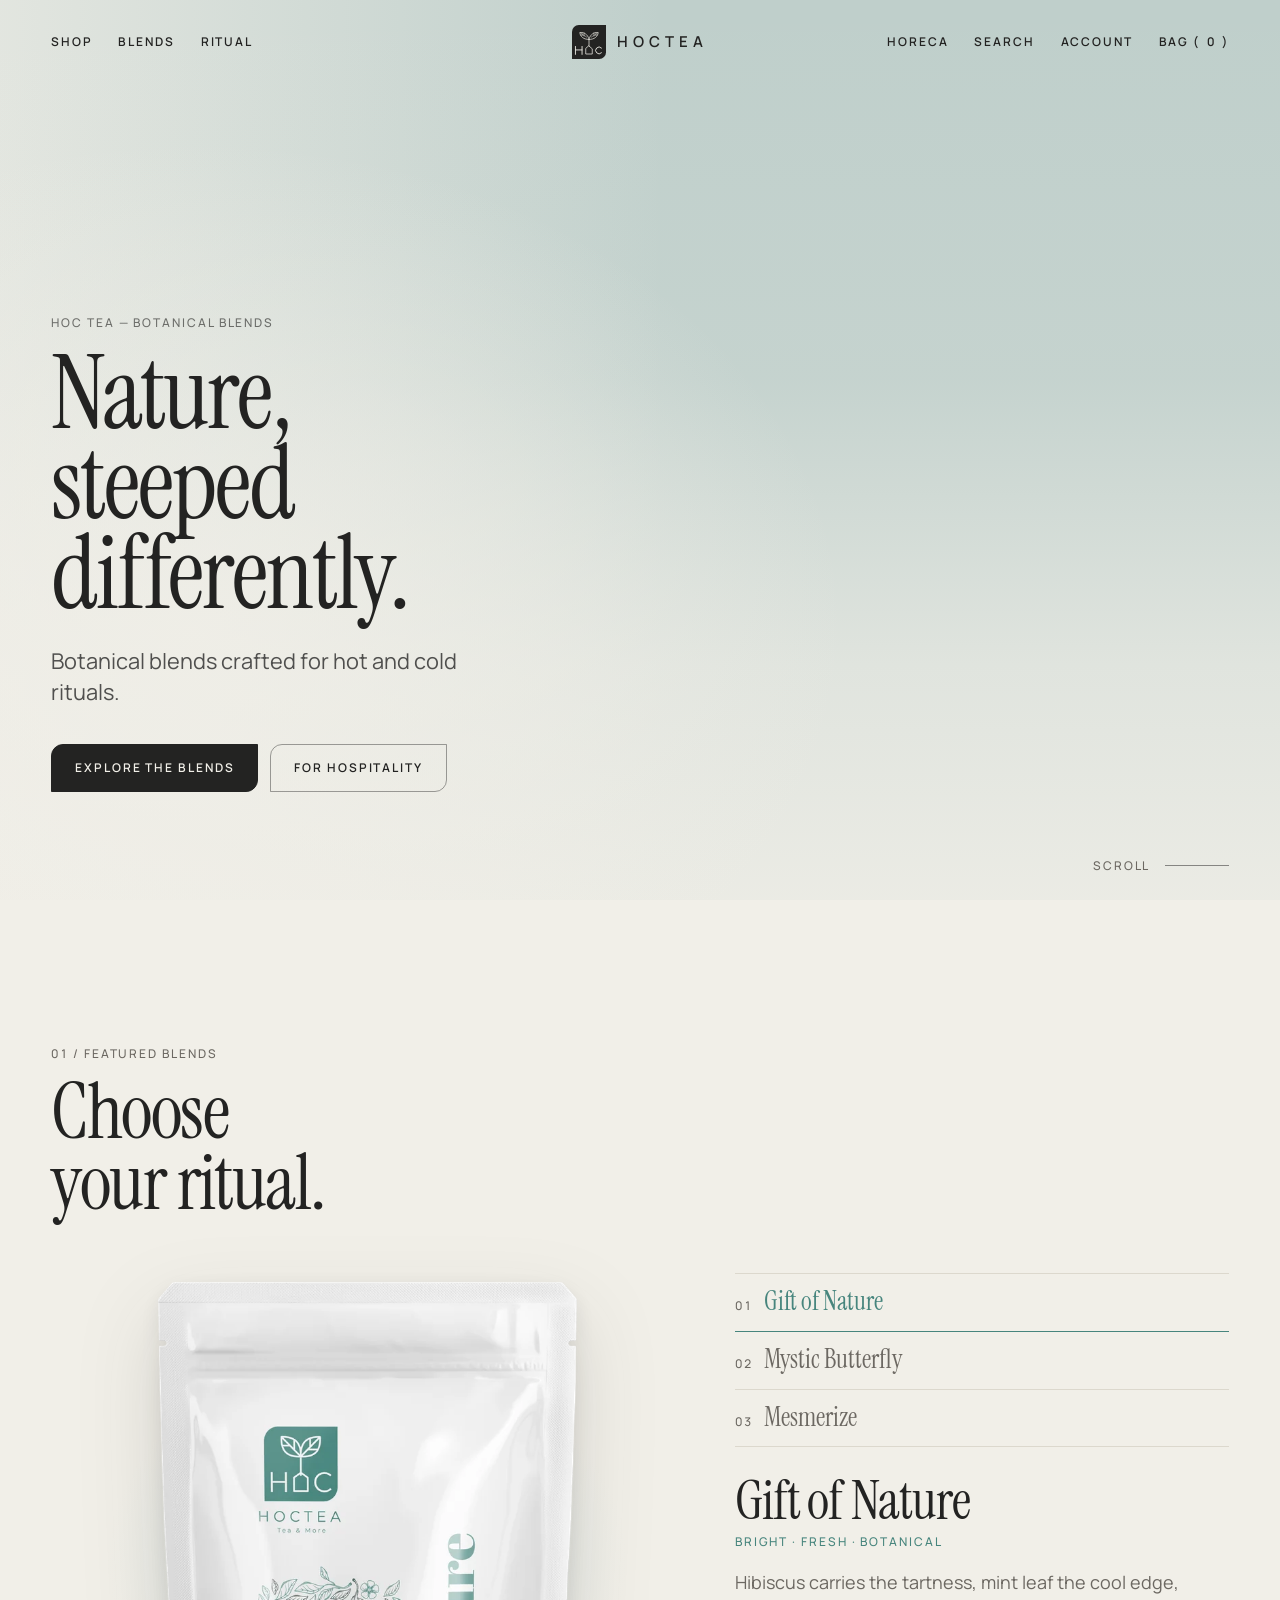
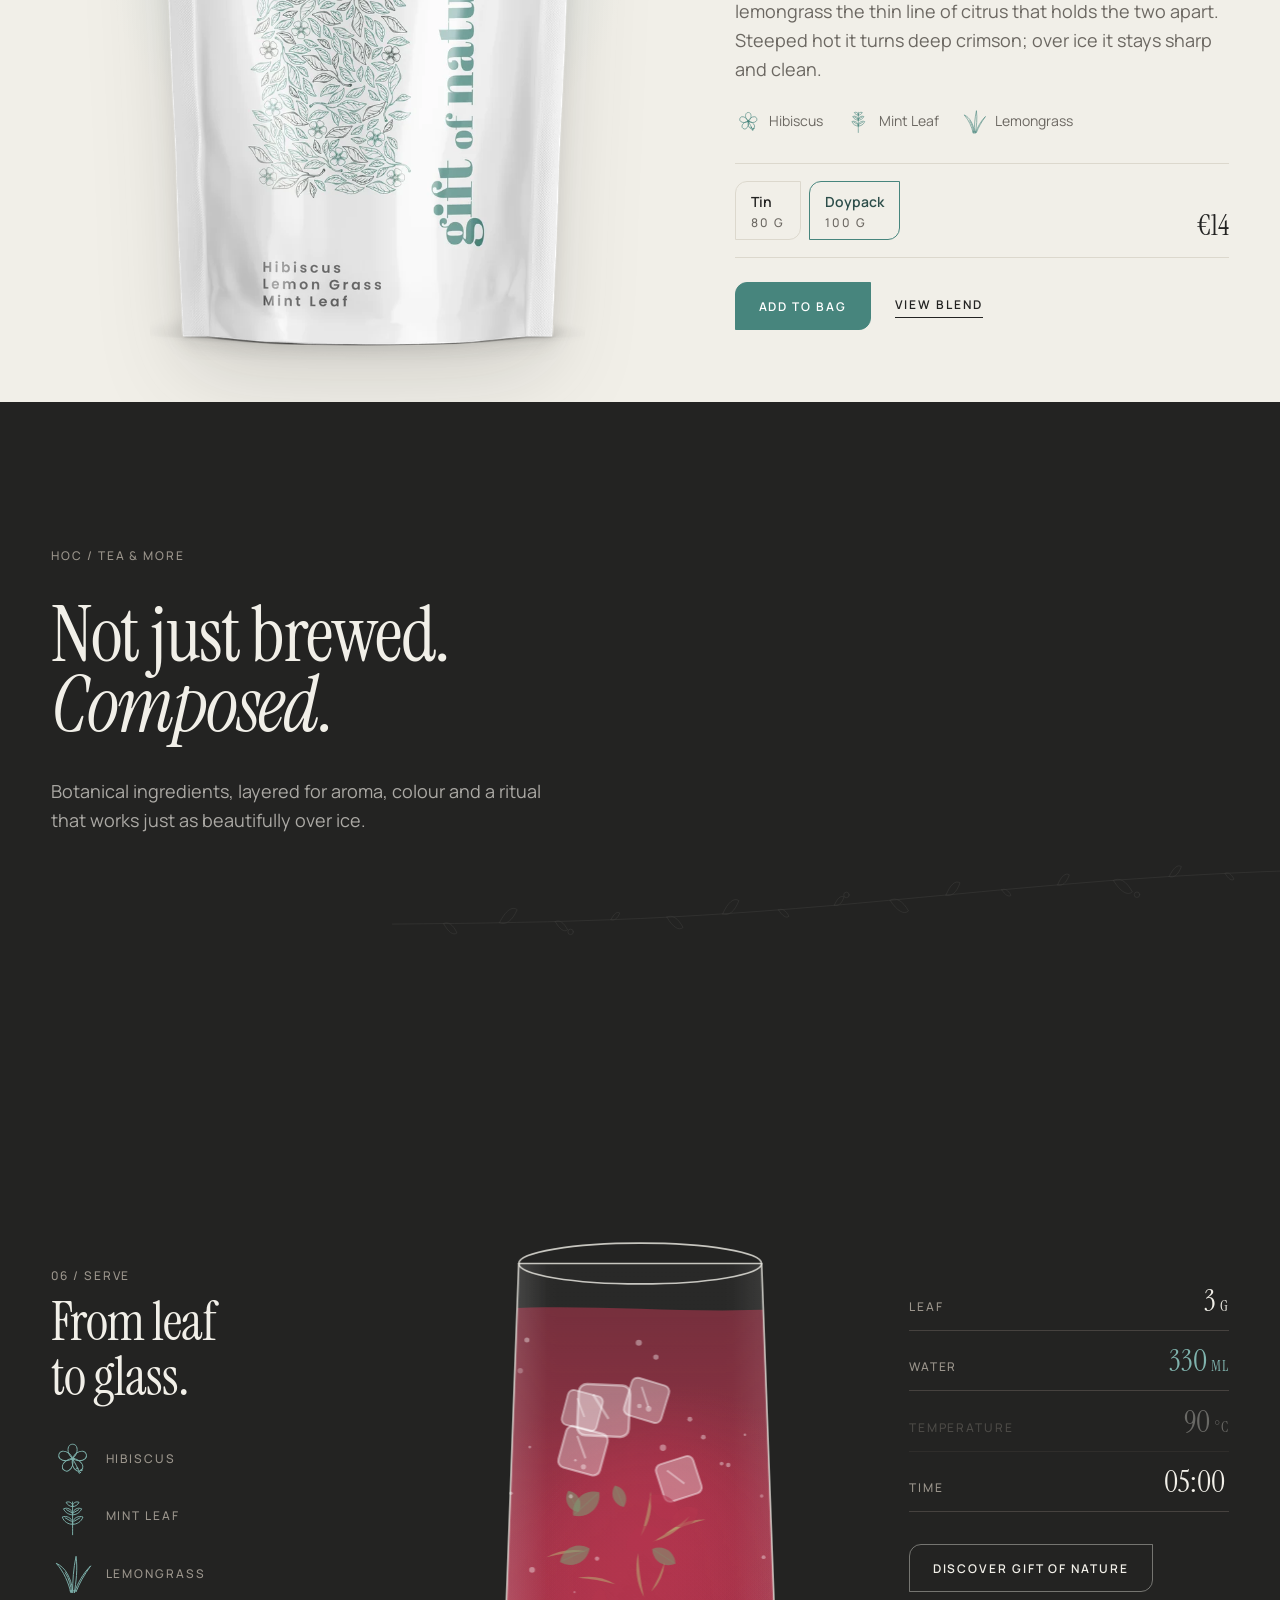
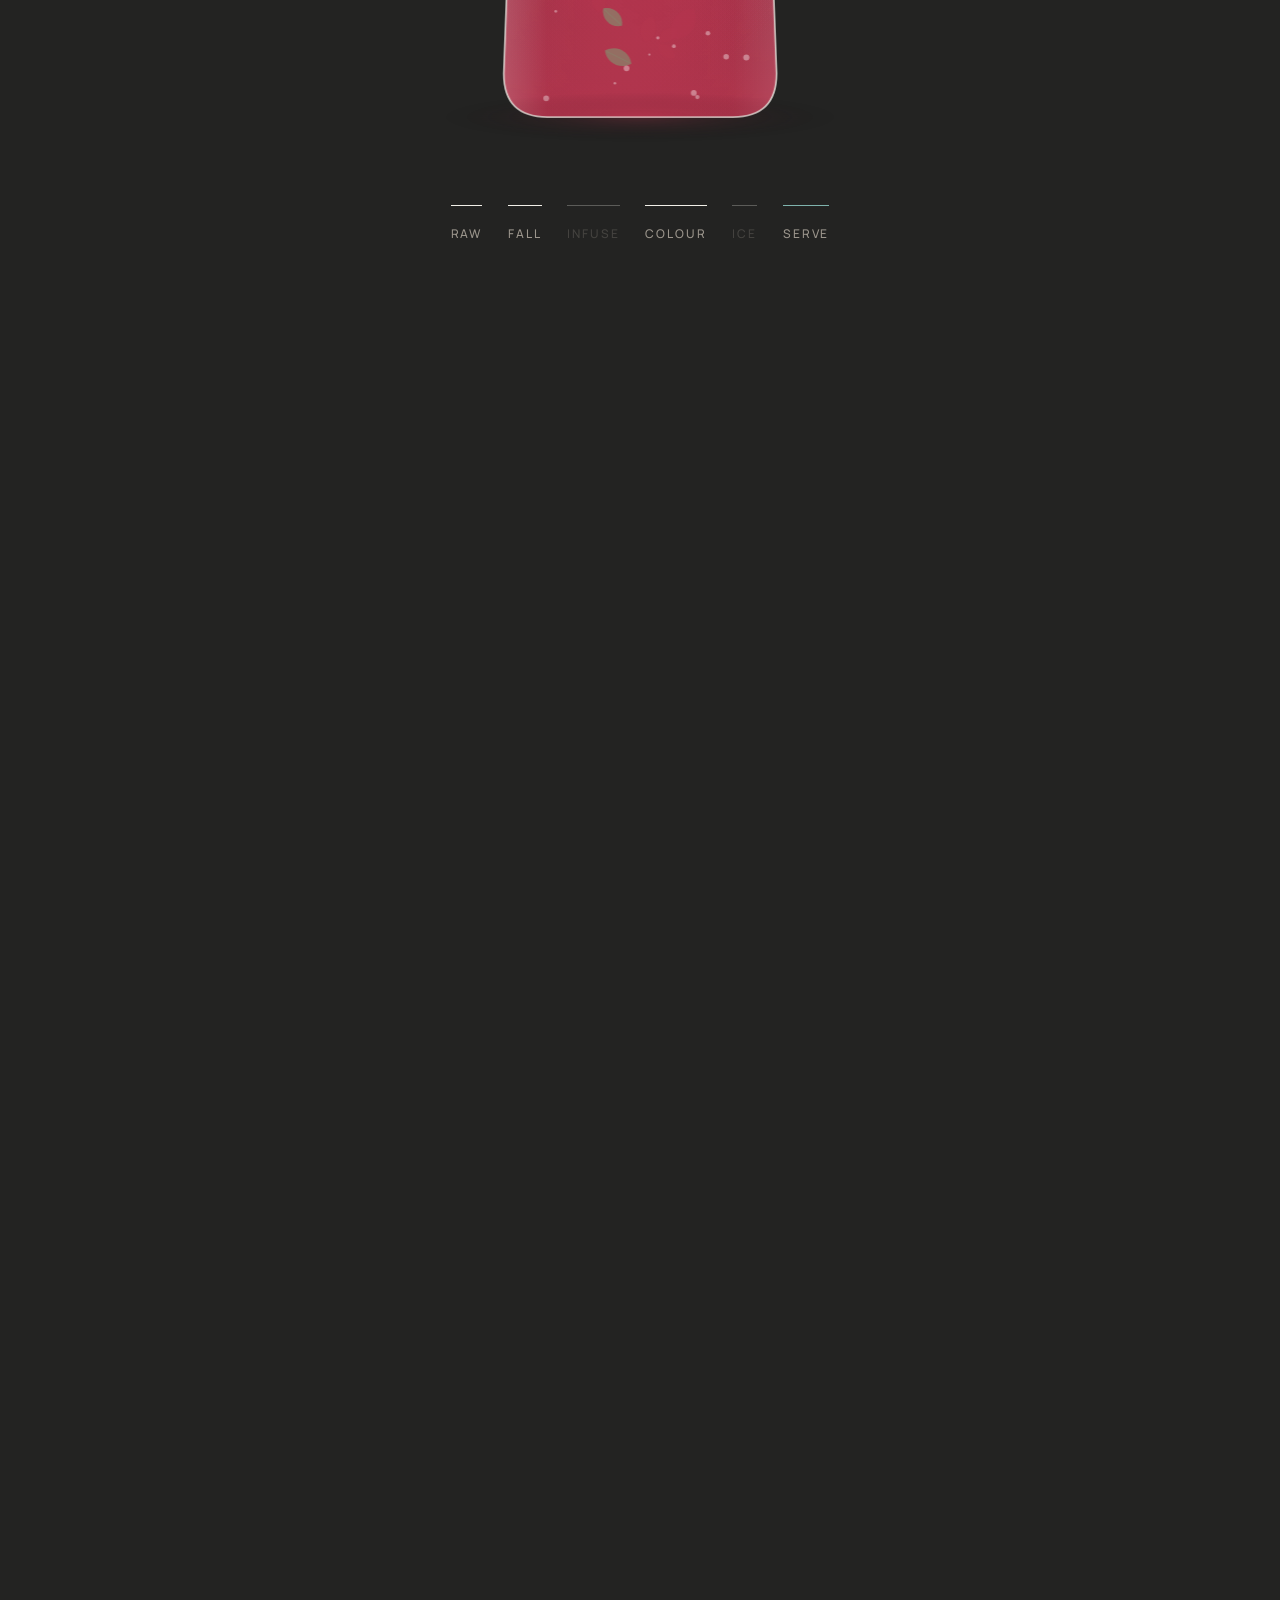
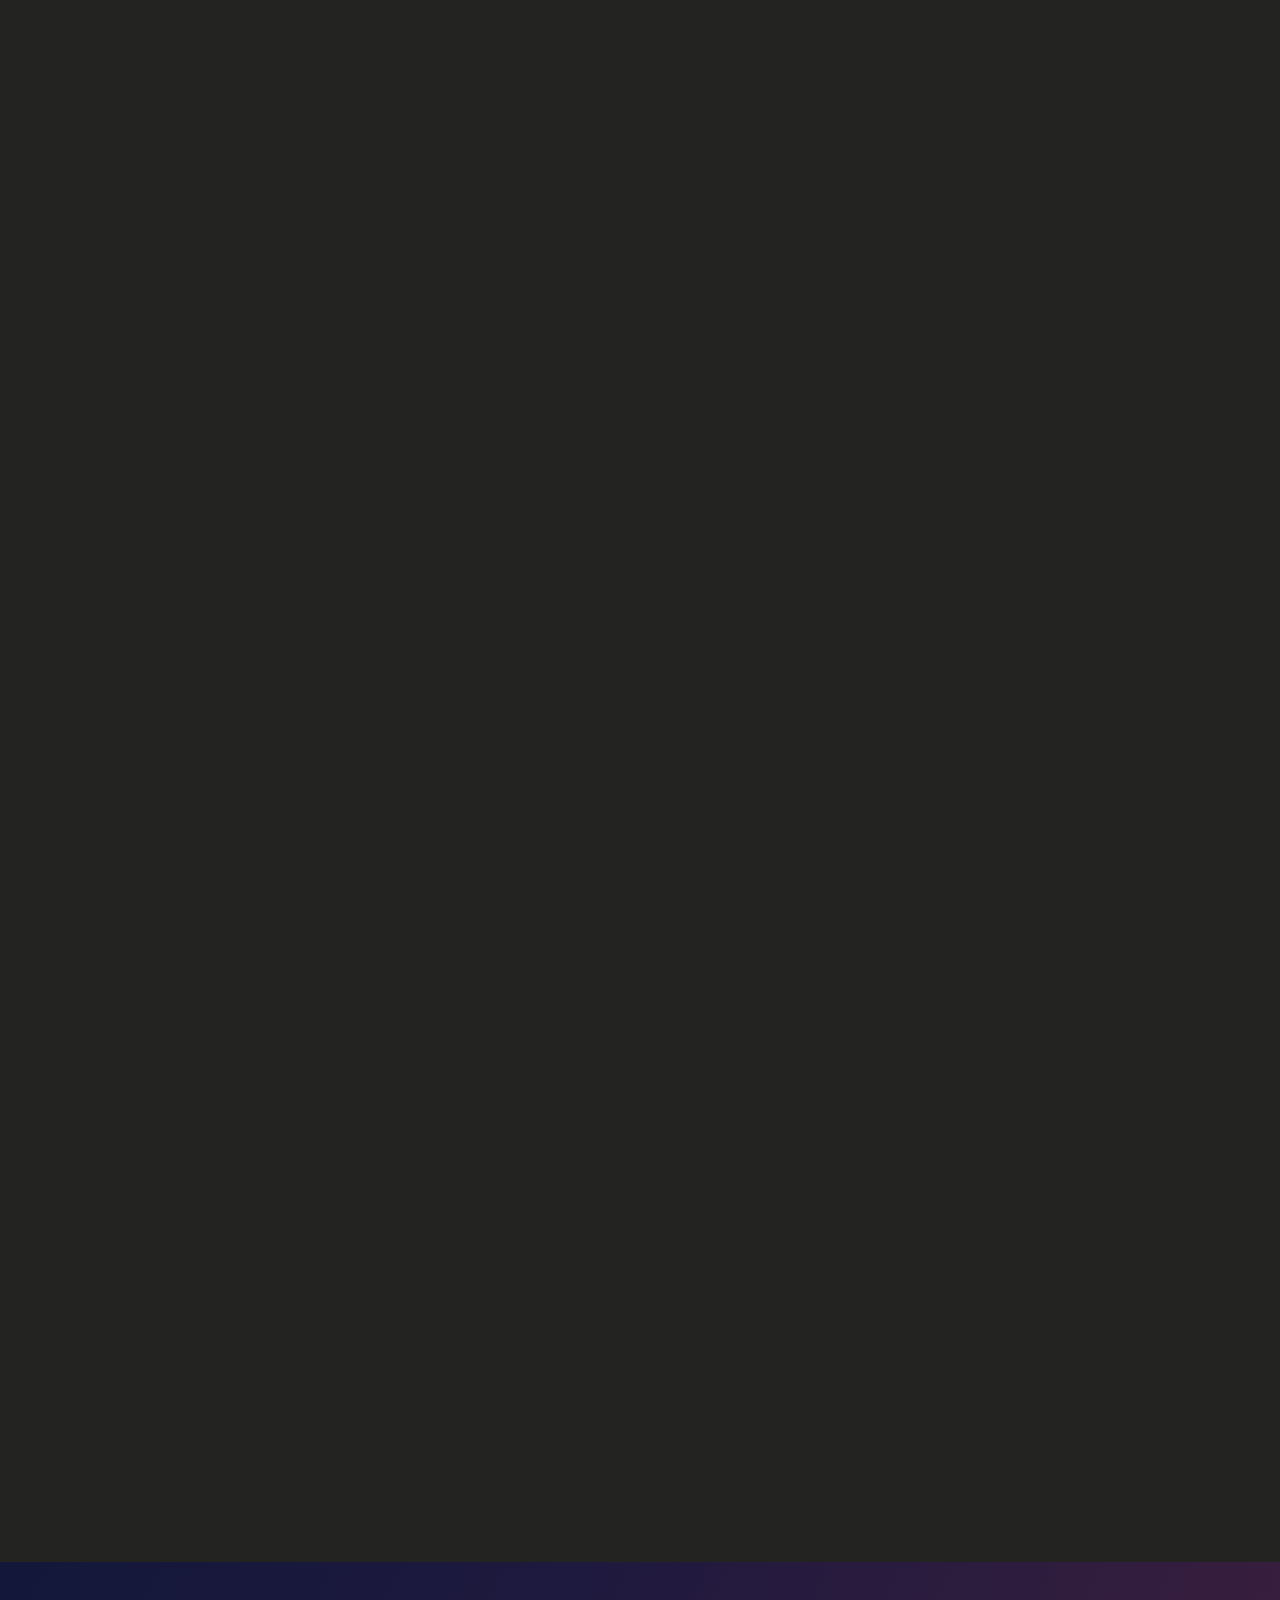
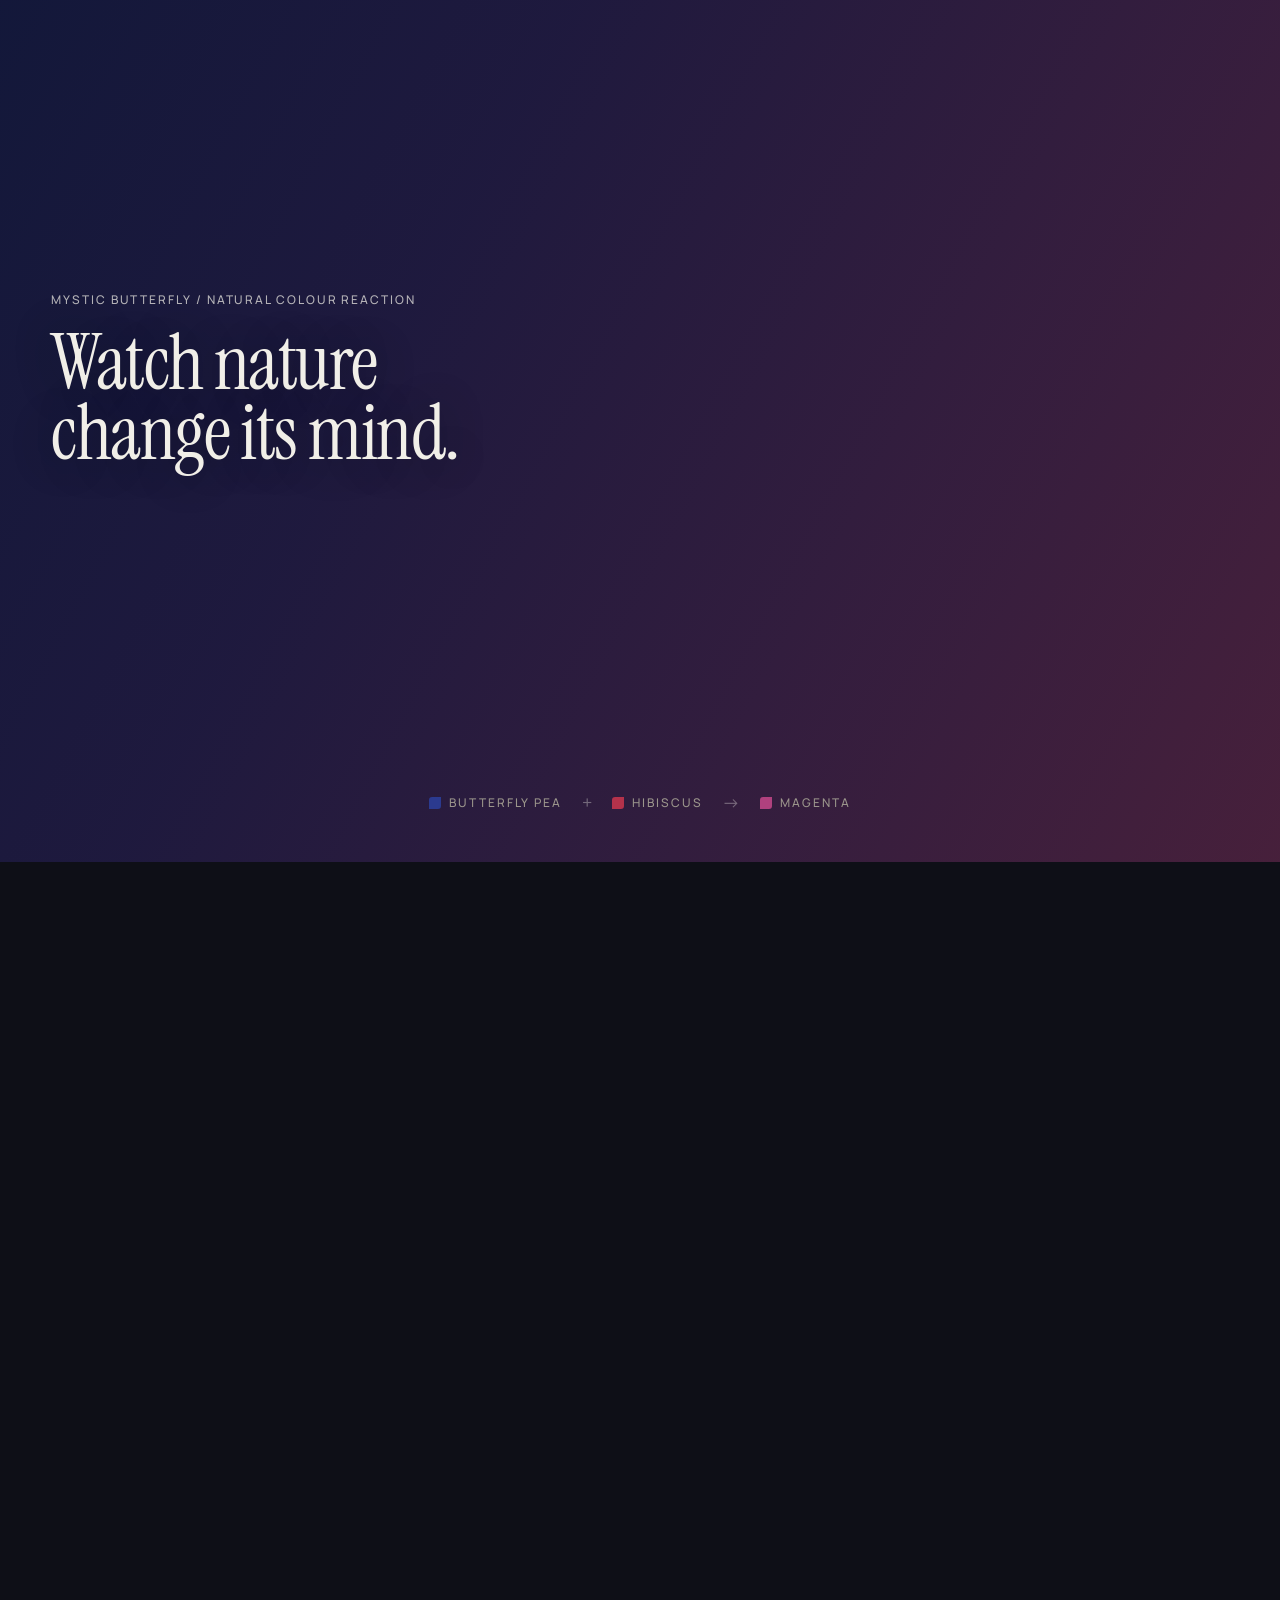
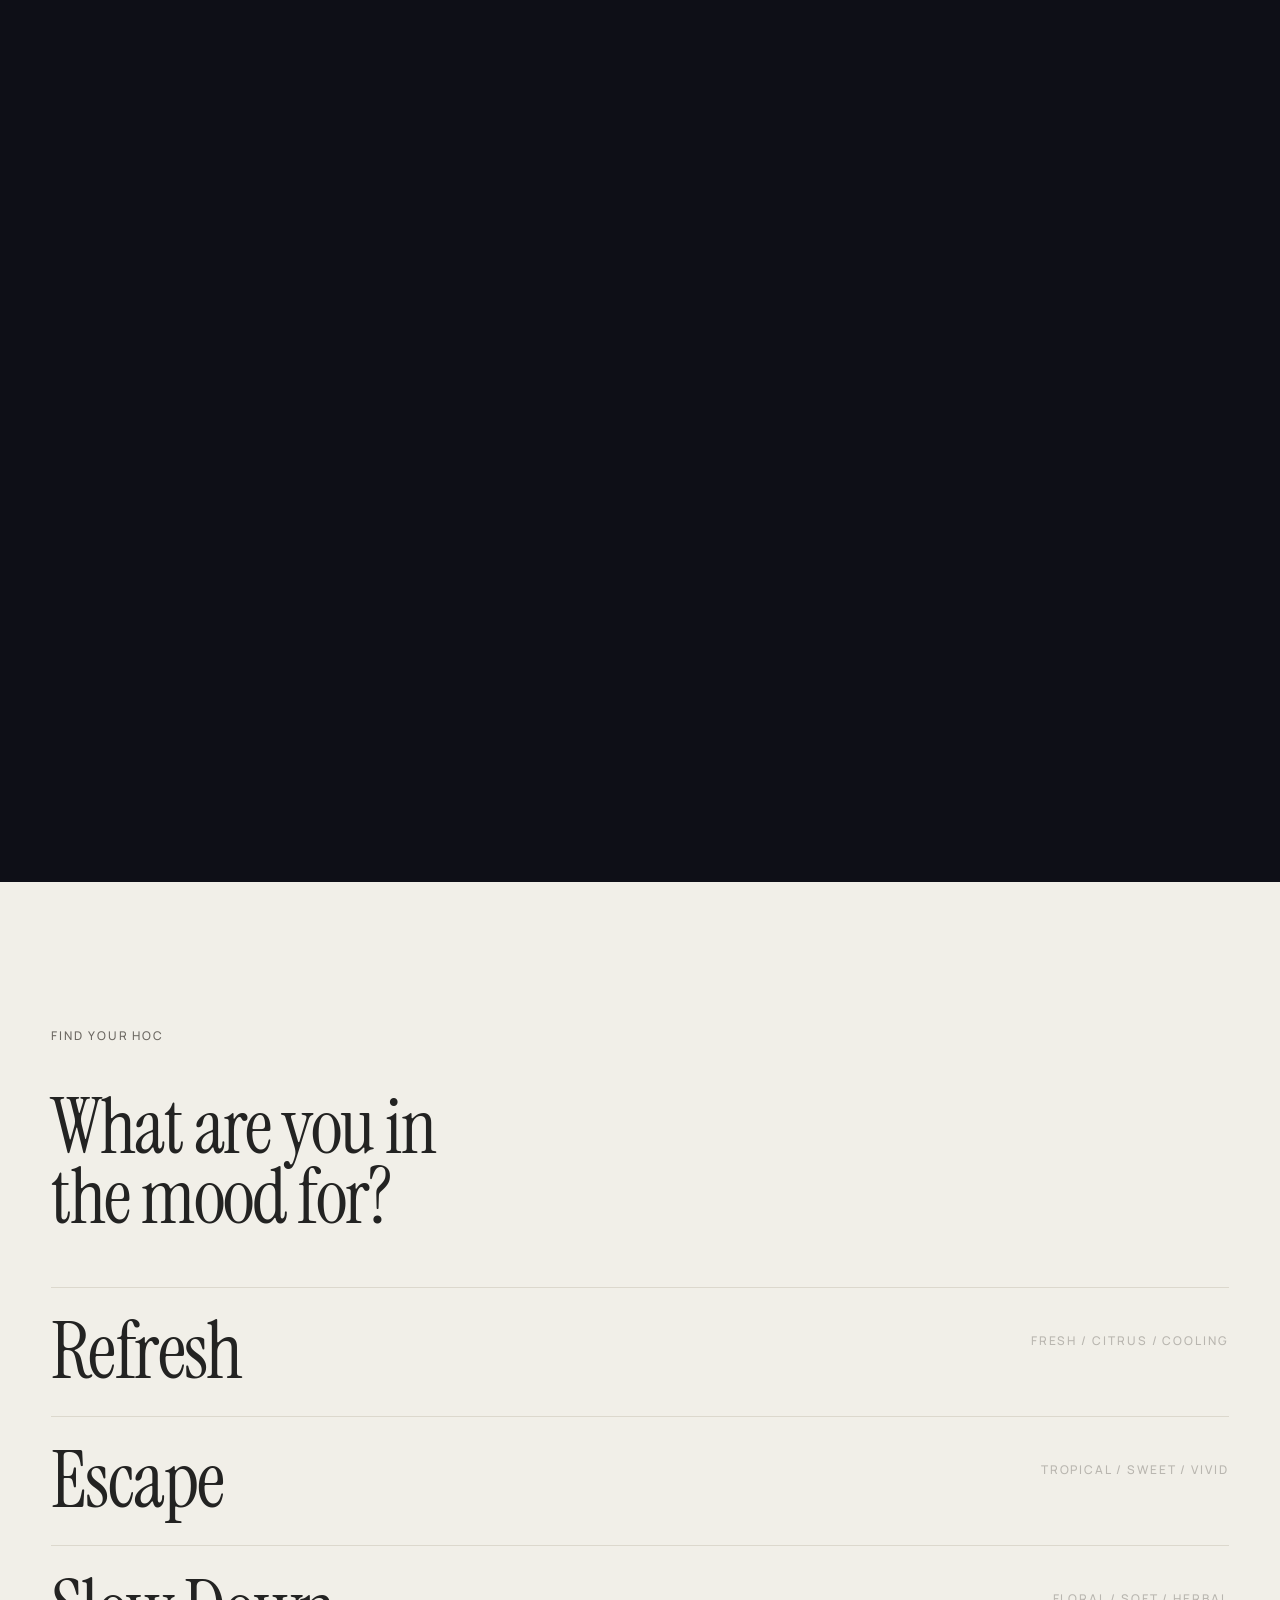
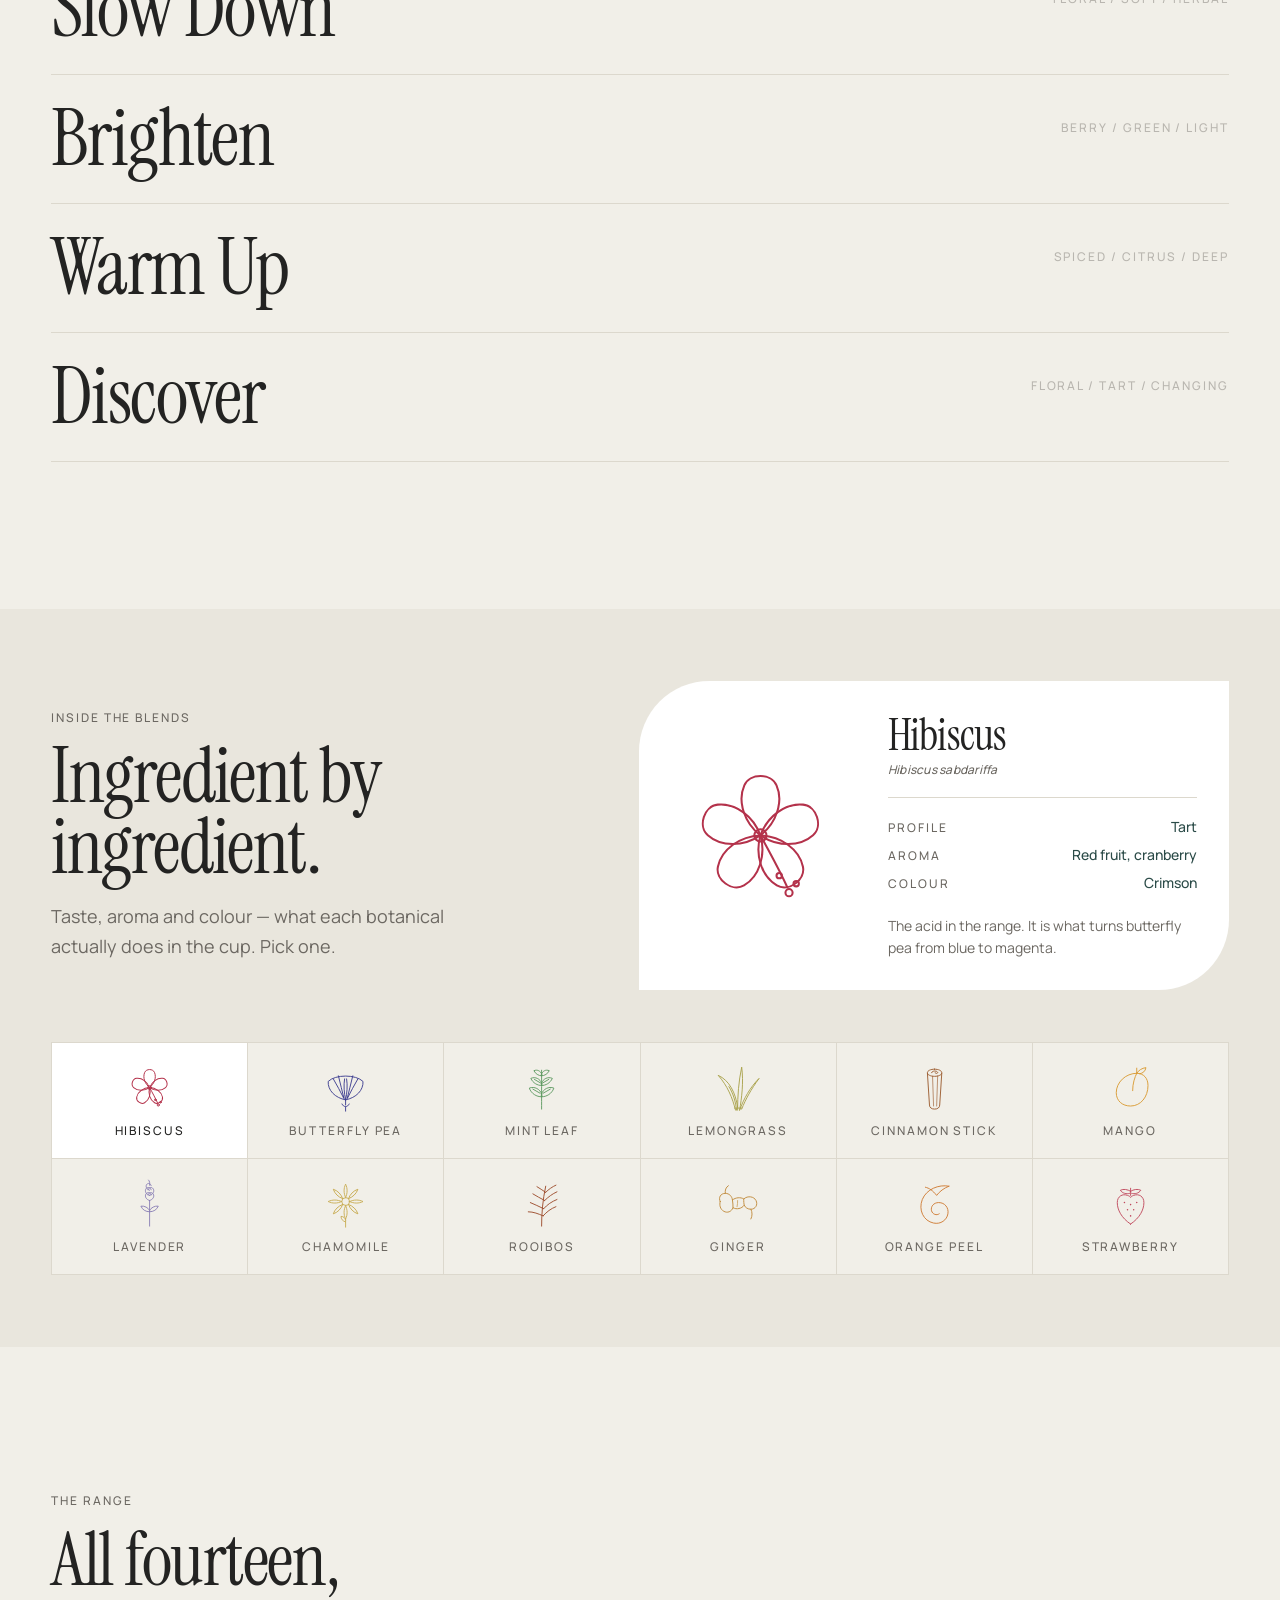
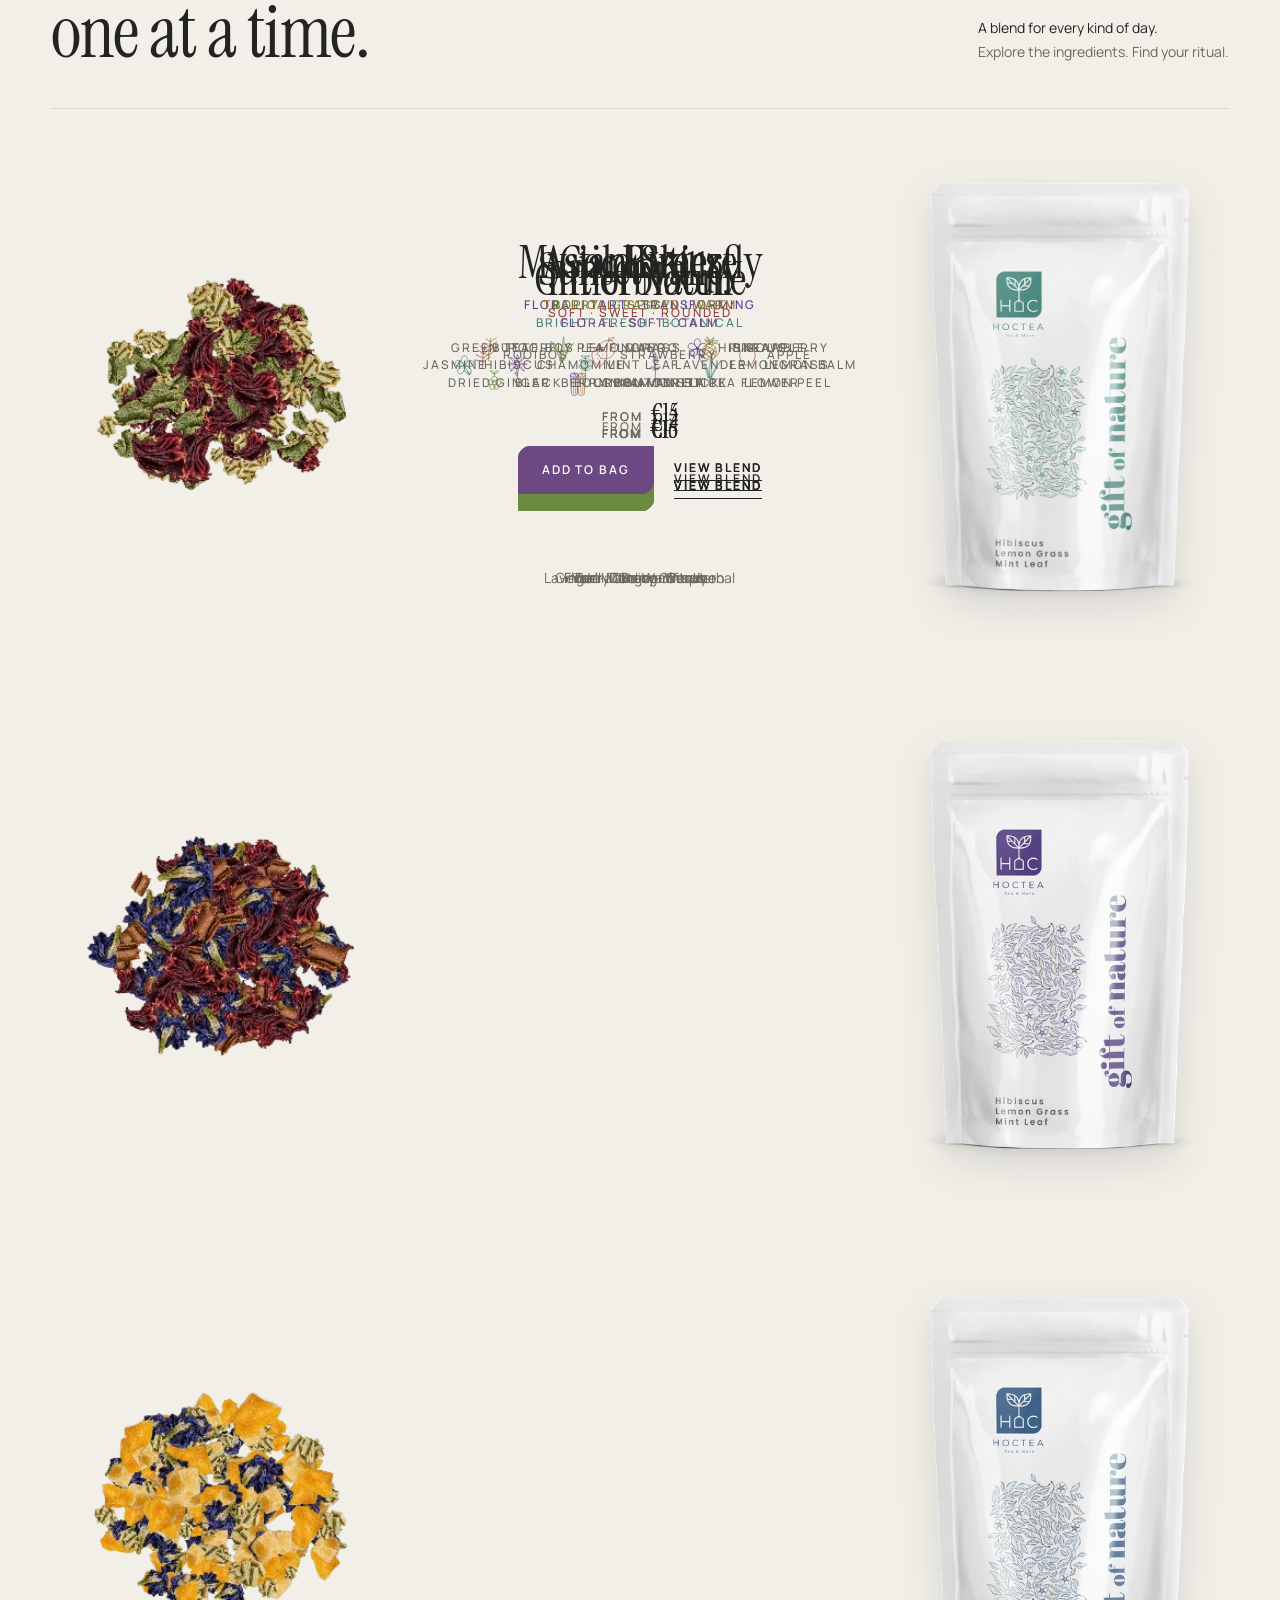
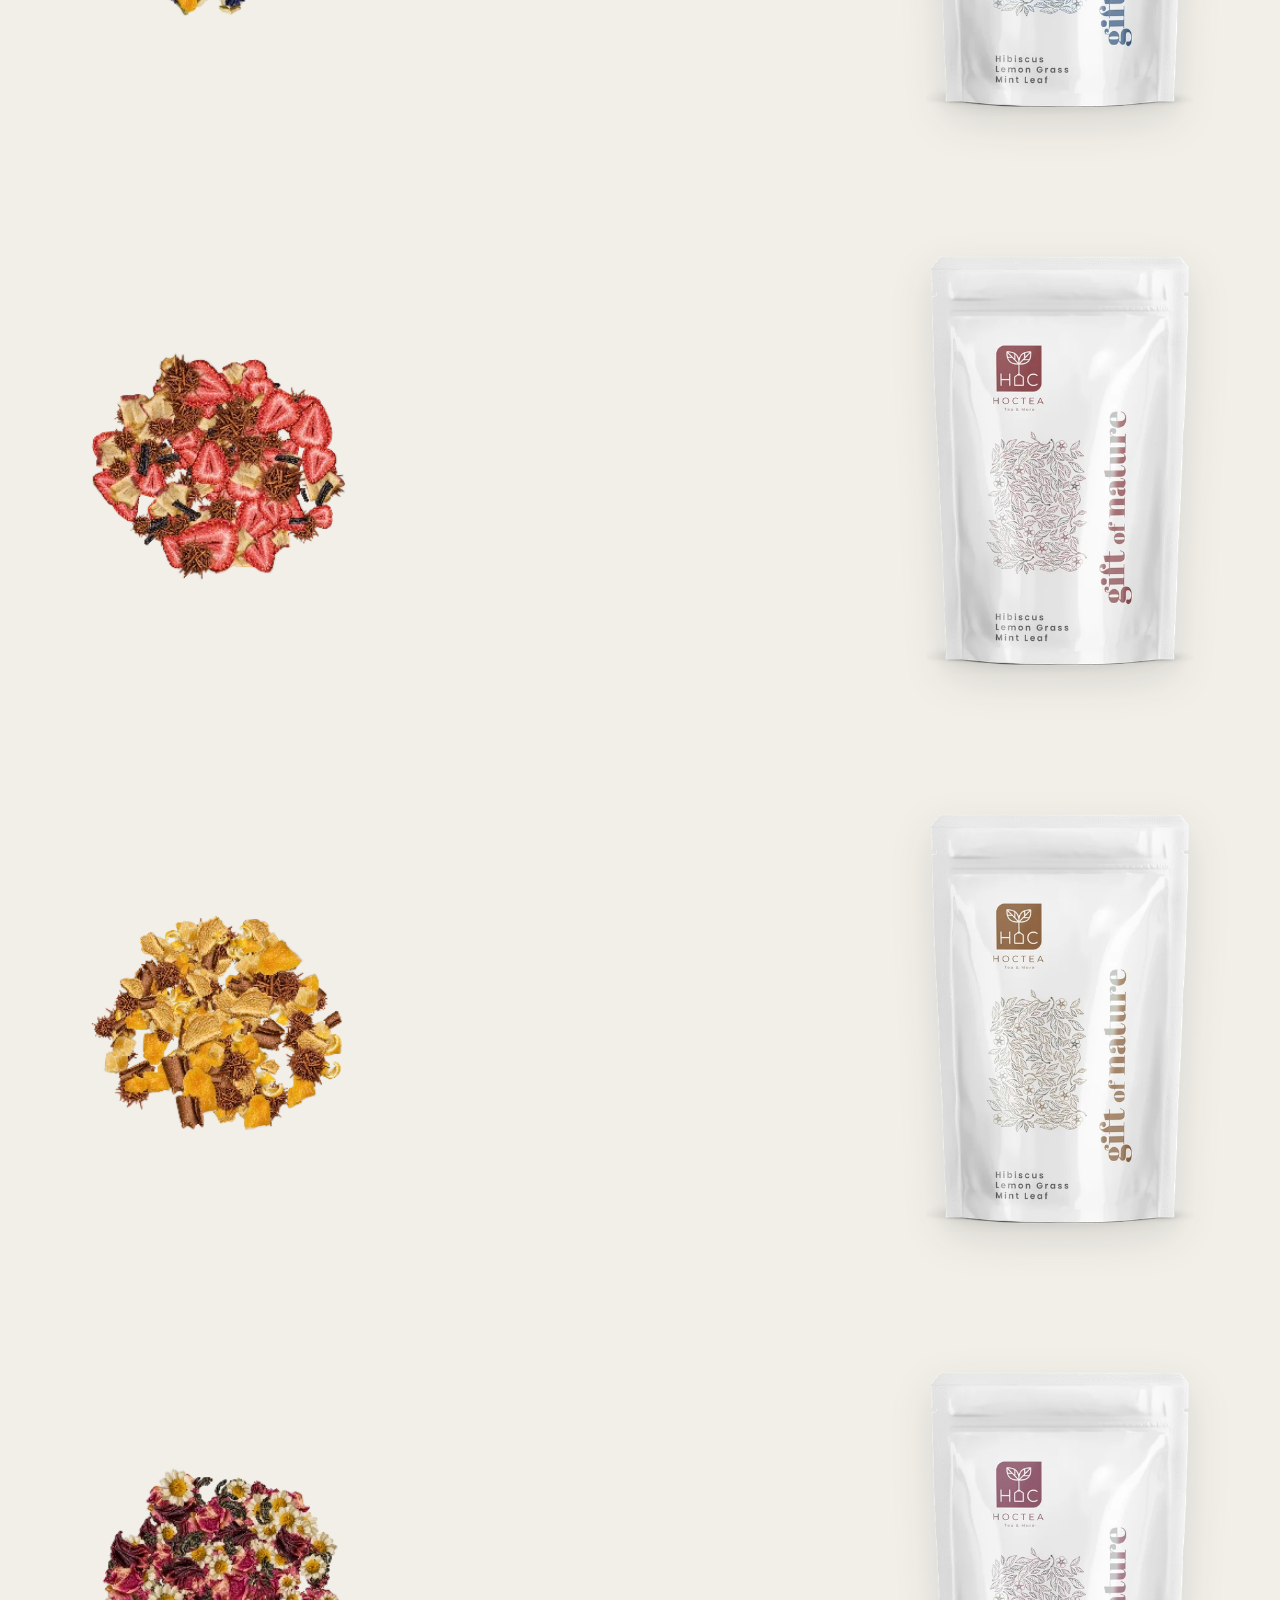
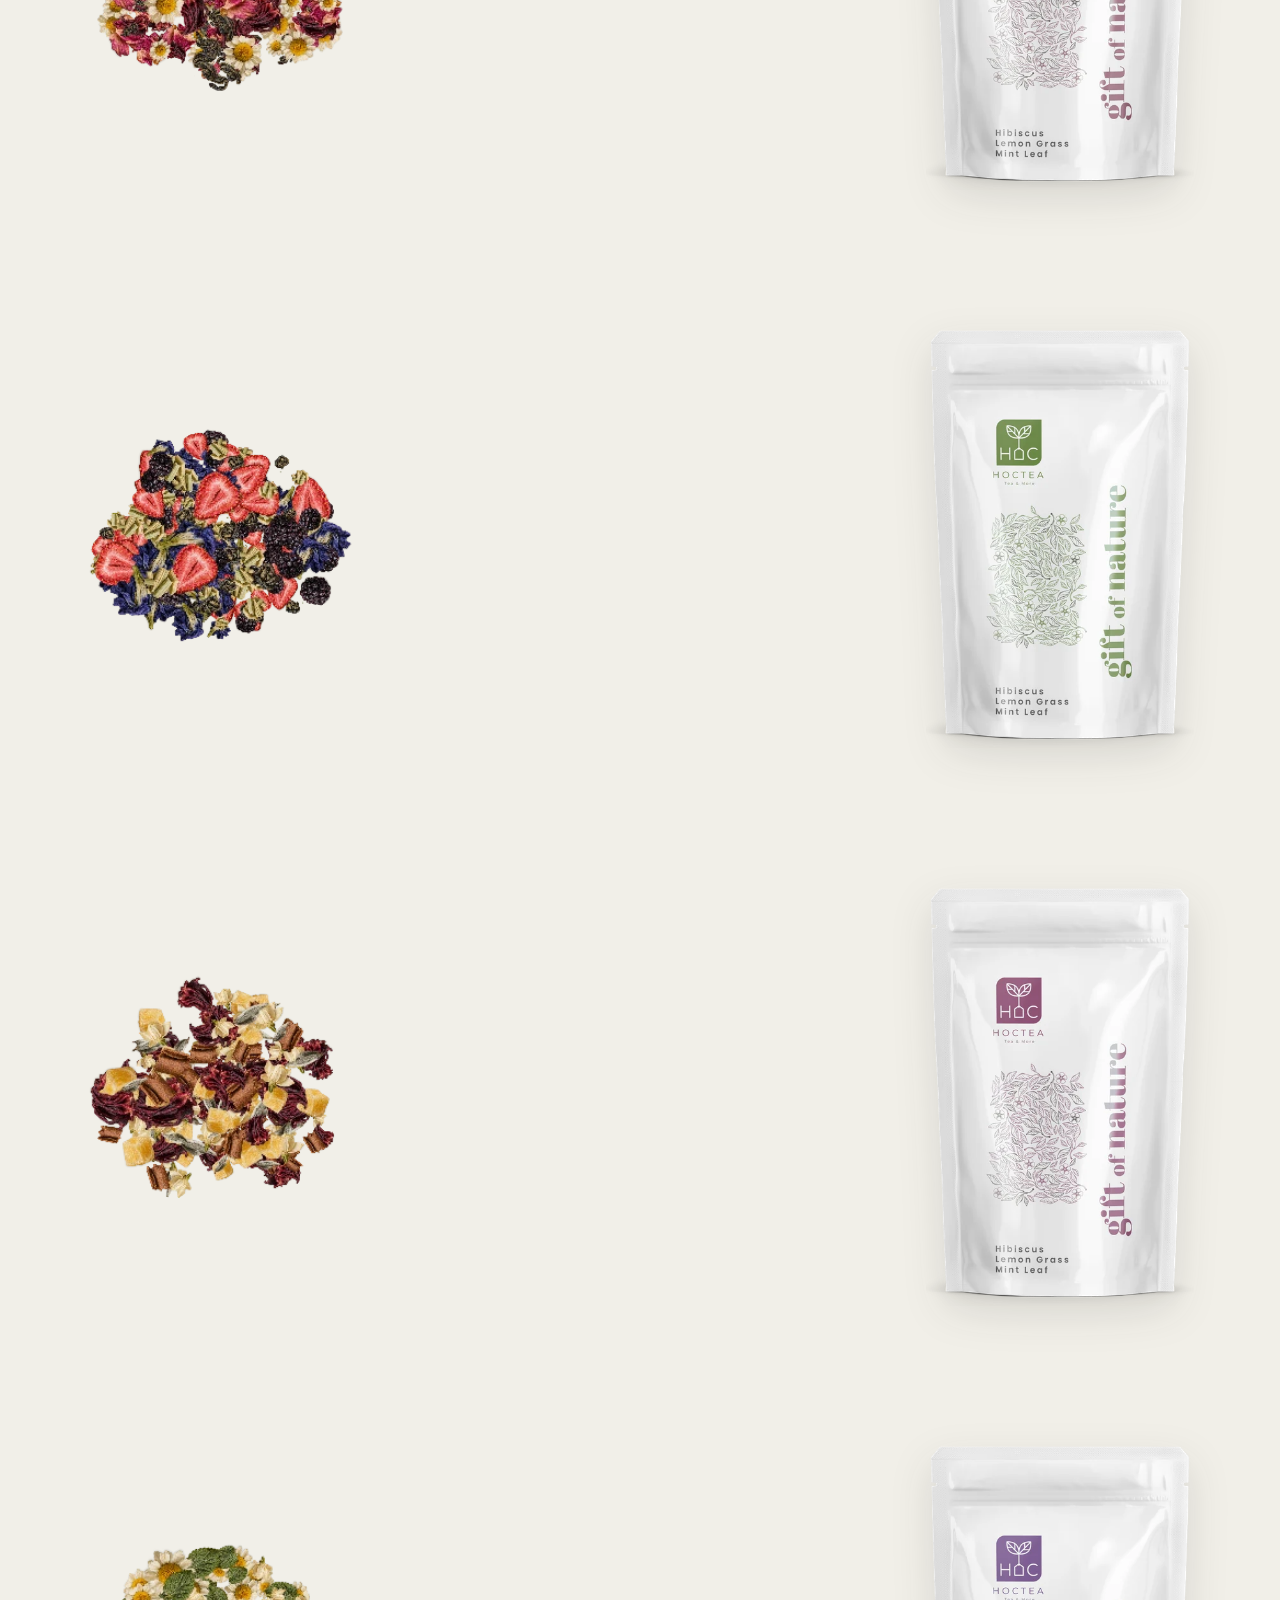
==== commit 10d18409: "Add spacing beneath footer botanicals" ====
--- a/index.html
+++ b/index.html
@@ -15,7 +15,7 @@
 <link href="https://fonts.googleapis.com/css2?family=Instrument+Serif:ital@0;1&family=Manrope:wght@400;500;600&display=swap" rel="stylesheet">
 
 <link rel="stylesheet" href="assets/css/hoc-core.css?v=9dc81688f6">
-<link rel="stylesheet" href="assets/css/hoc-sections.css?v=256d77bcdb">
+<link rel="stylesheet" href="assets/css/hoc-sections.css?v=bd315d4392">
 <script>document.documentElement.classList.add('hoc-js');</script>
 </head>
 <body>
--- a/assets/css/hoc-sections.css
+++ b/assets/css/hoc-sections.css
@@ -2037,7 +2037,7 @@
 .hoc-current__media { position: relative; display: block; width: 322px; height: 150px; isolation: isolate; }
 .hoc-current__media img { width: 100%; height: 100%; object-fit: contain; transition: opacity .3s ease; }
 .hoc-current.is-matrix-ready .hoc-current__media > img { opacity: 0; }
-.hoc-current__name { display: block; width: 100%; font-family: var(--ff-display); font-size: 29px; line-height: 1.06; color: var(--hoc-bone); text-align: center; }
+.hoc-current__name { display: block; width: 100%; font-family: var(--ff-display); font-size: 29px; line-height: 1.06; color: var(--hoc-bone); text-align: center; transform: translateY(12px); }
 .hoc-current__saying { margin: 0; font-family: var(--ff-display); font-style: italic; font-size: 38px; line-height: 1.08; max-width: 242px; color: #d1d9c9; }
 .hoc-current__petal {
   position: absolute;
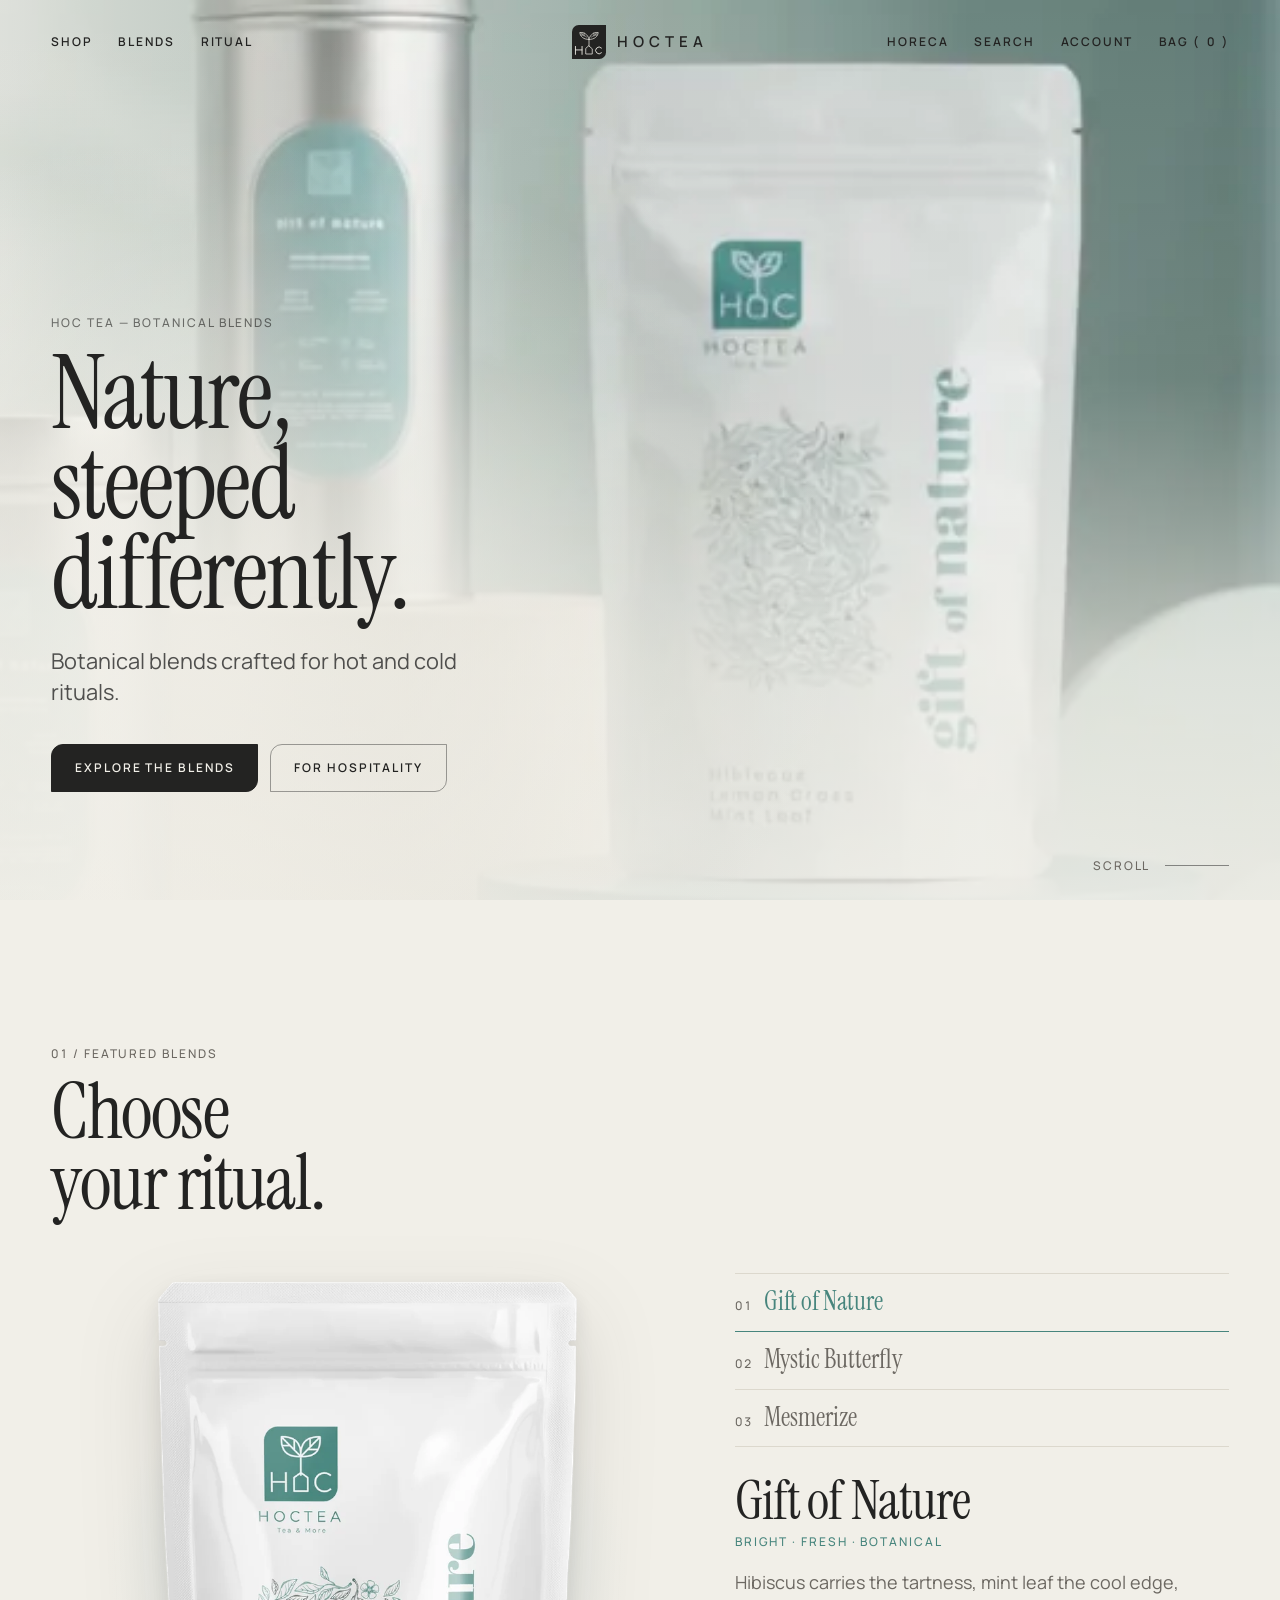
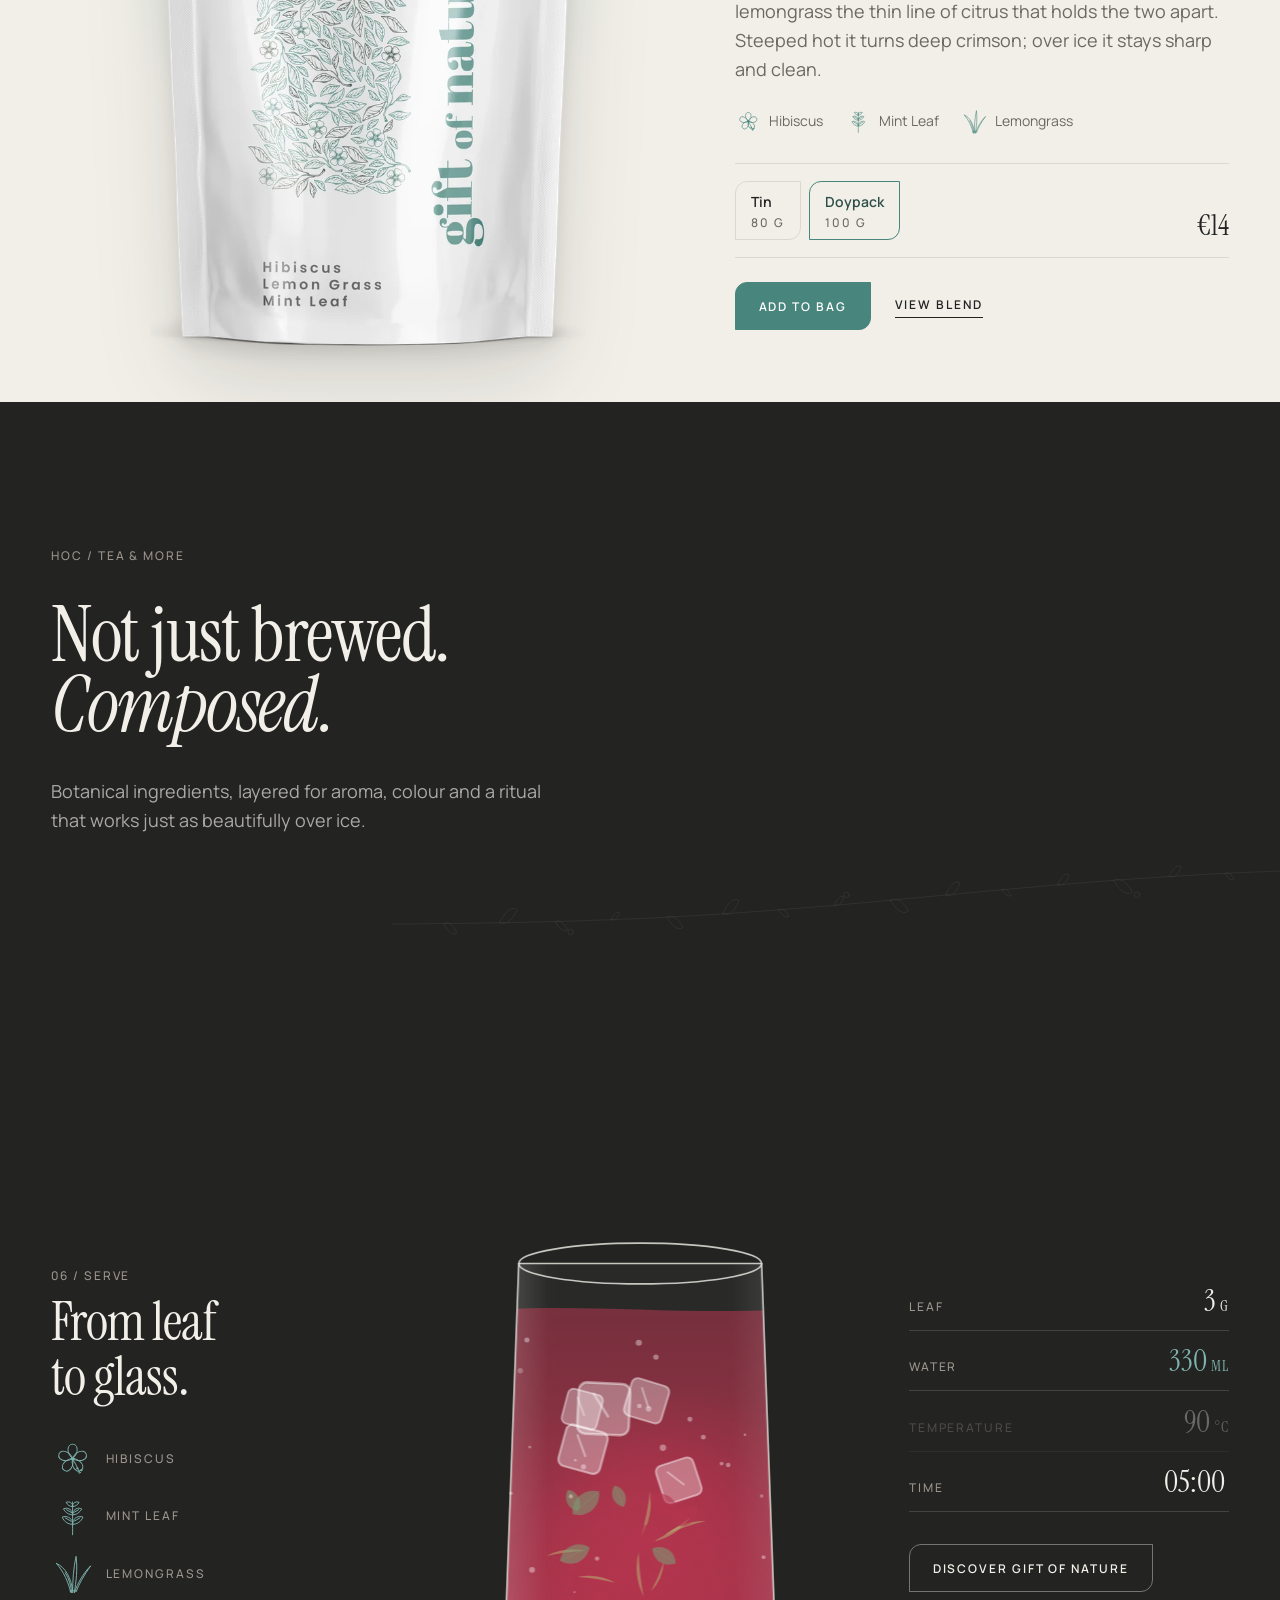
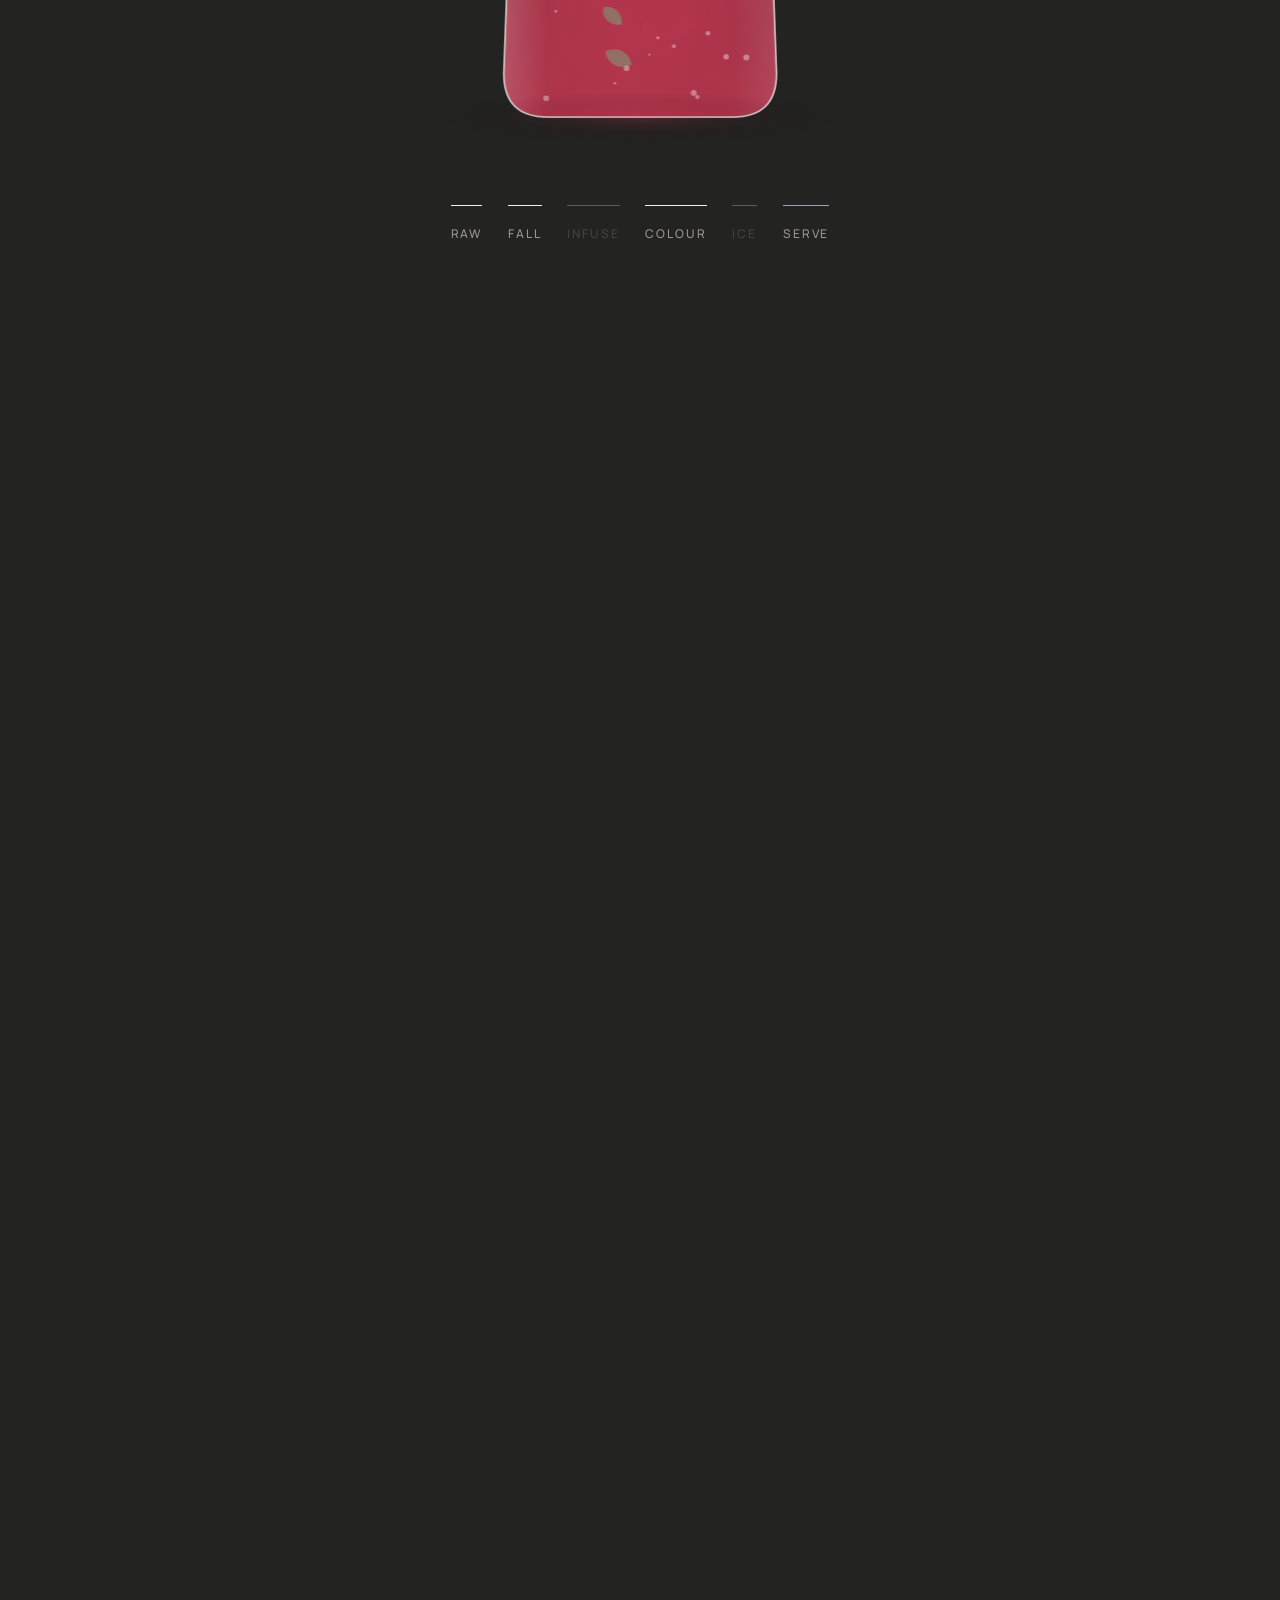
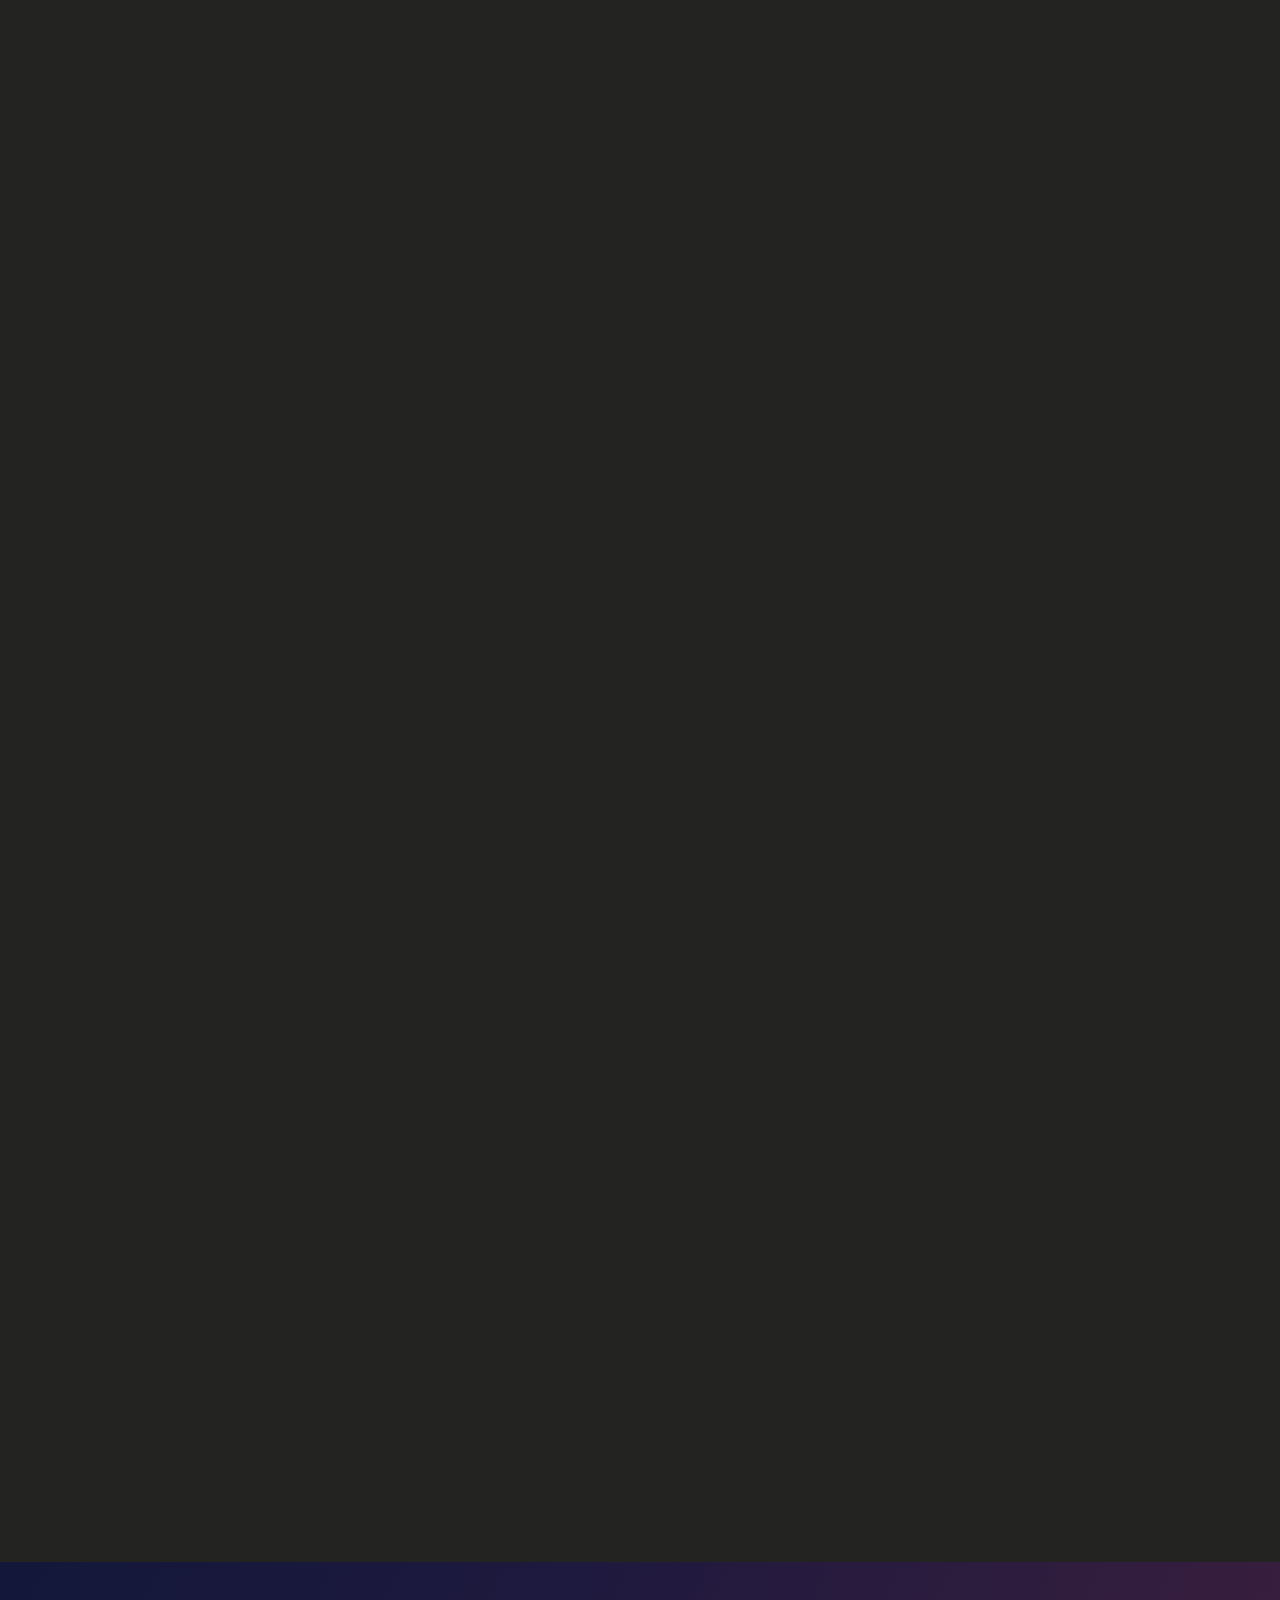
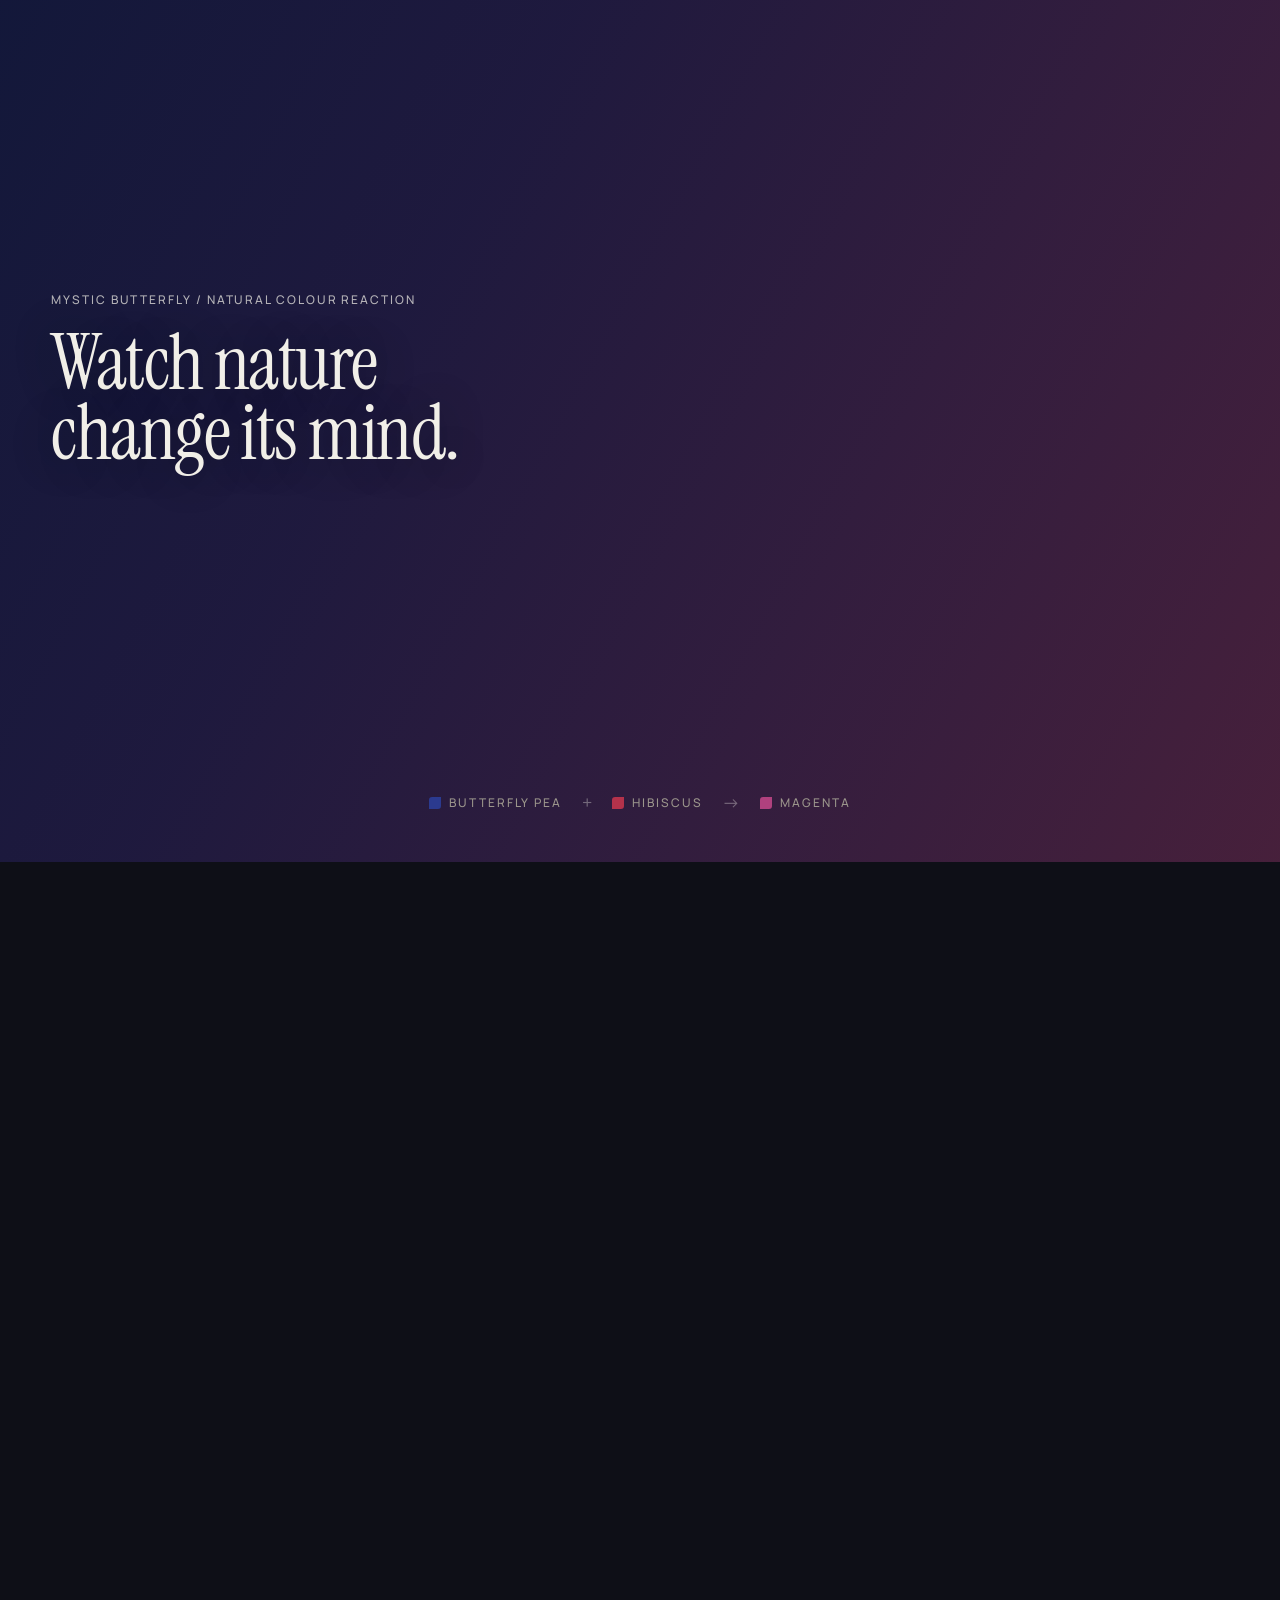
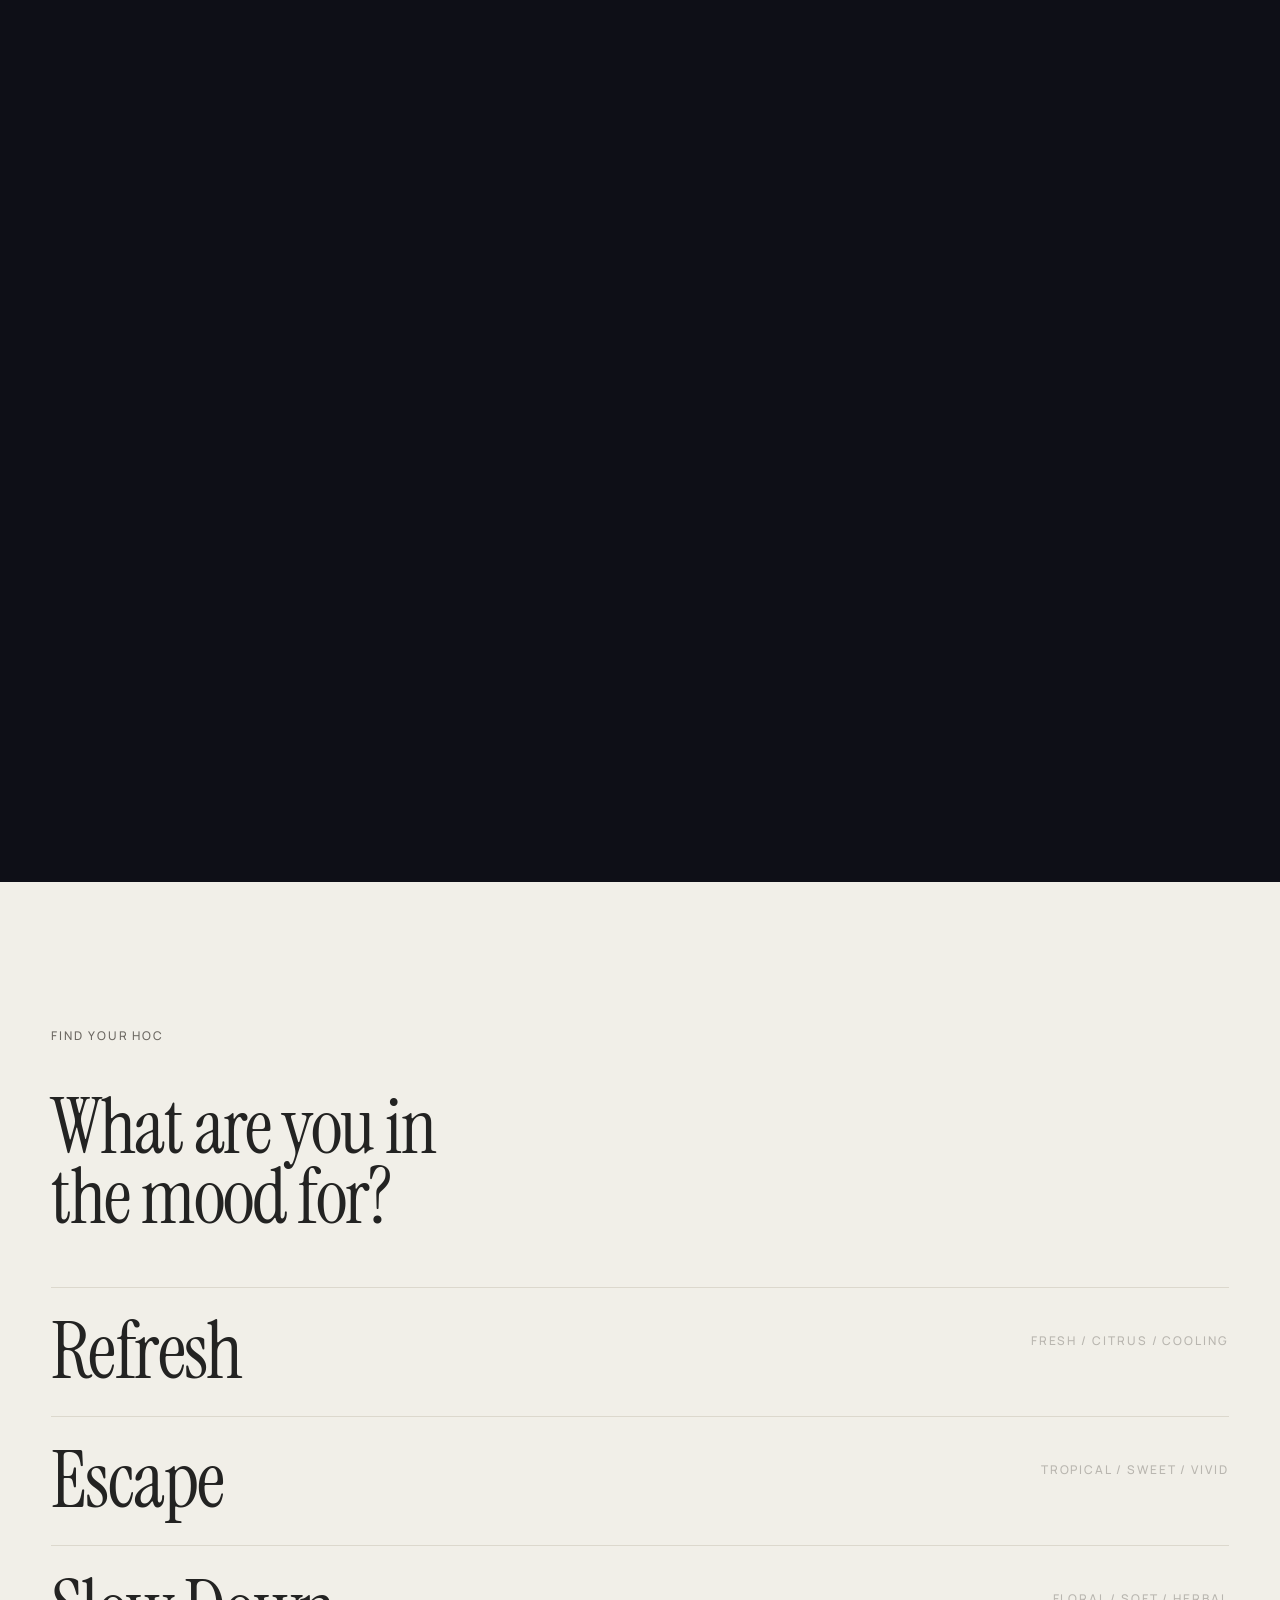
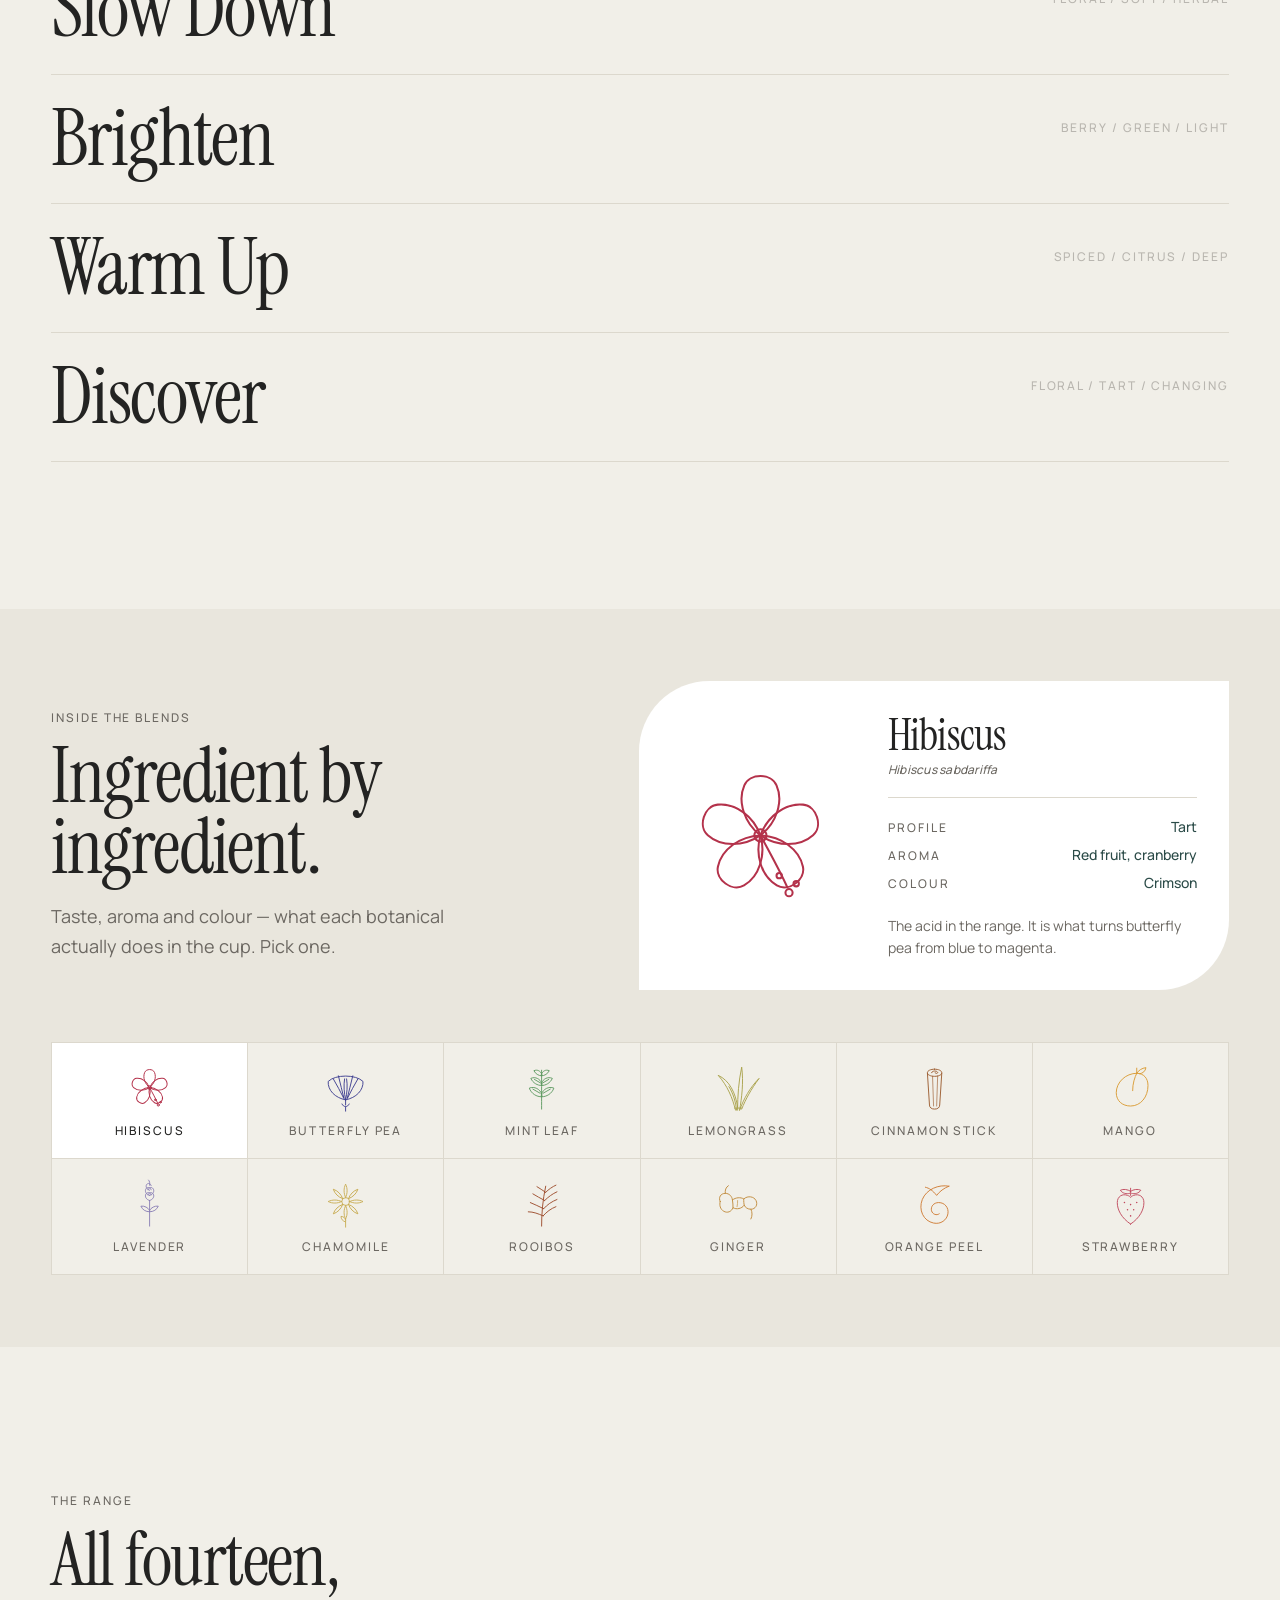
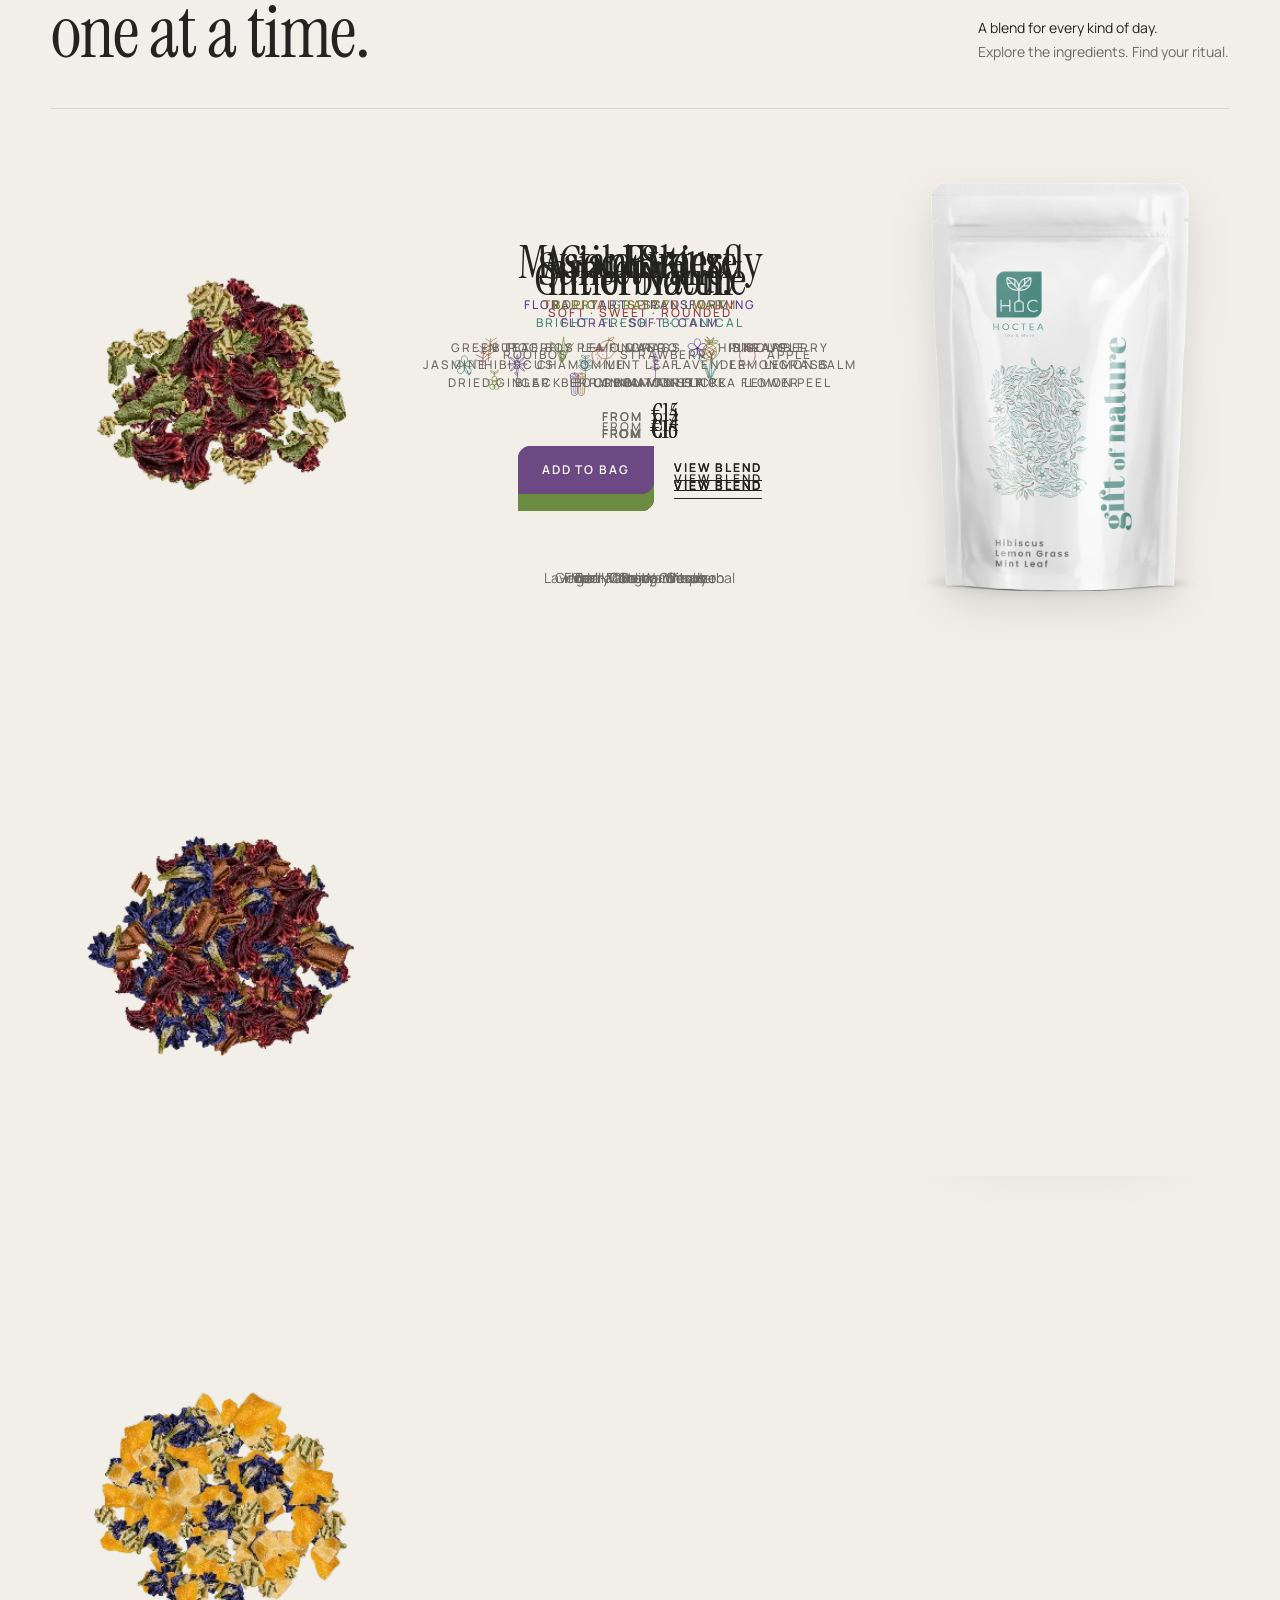
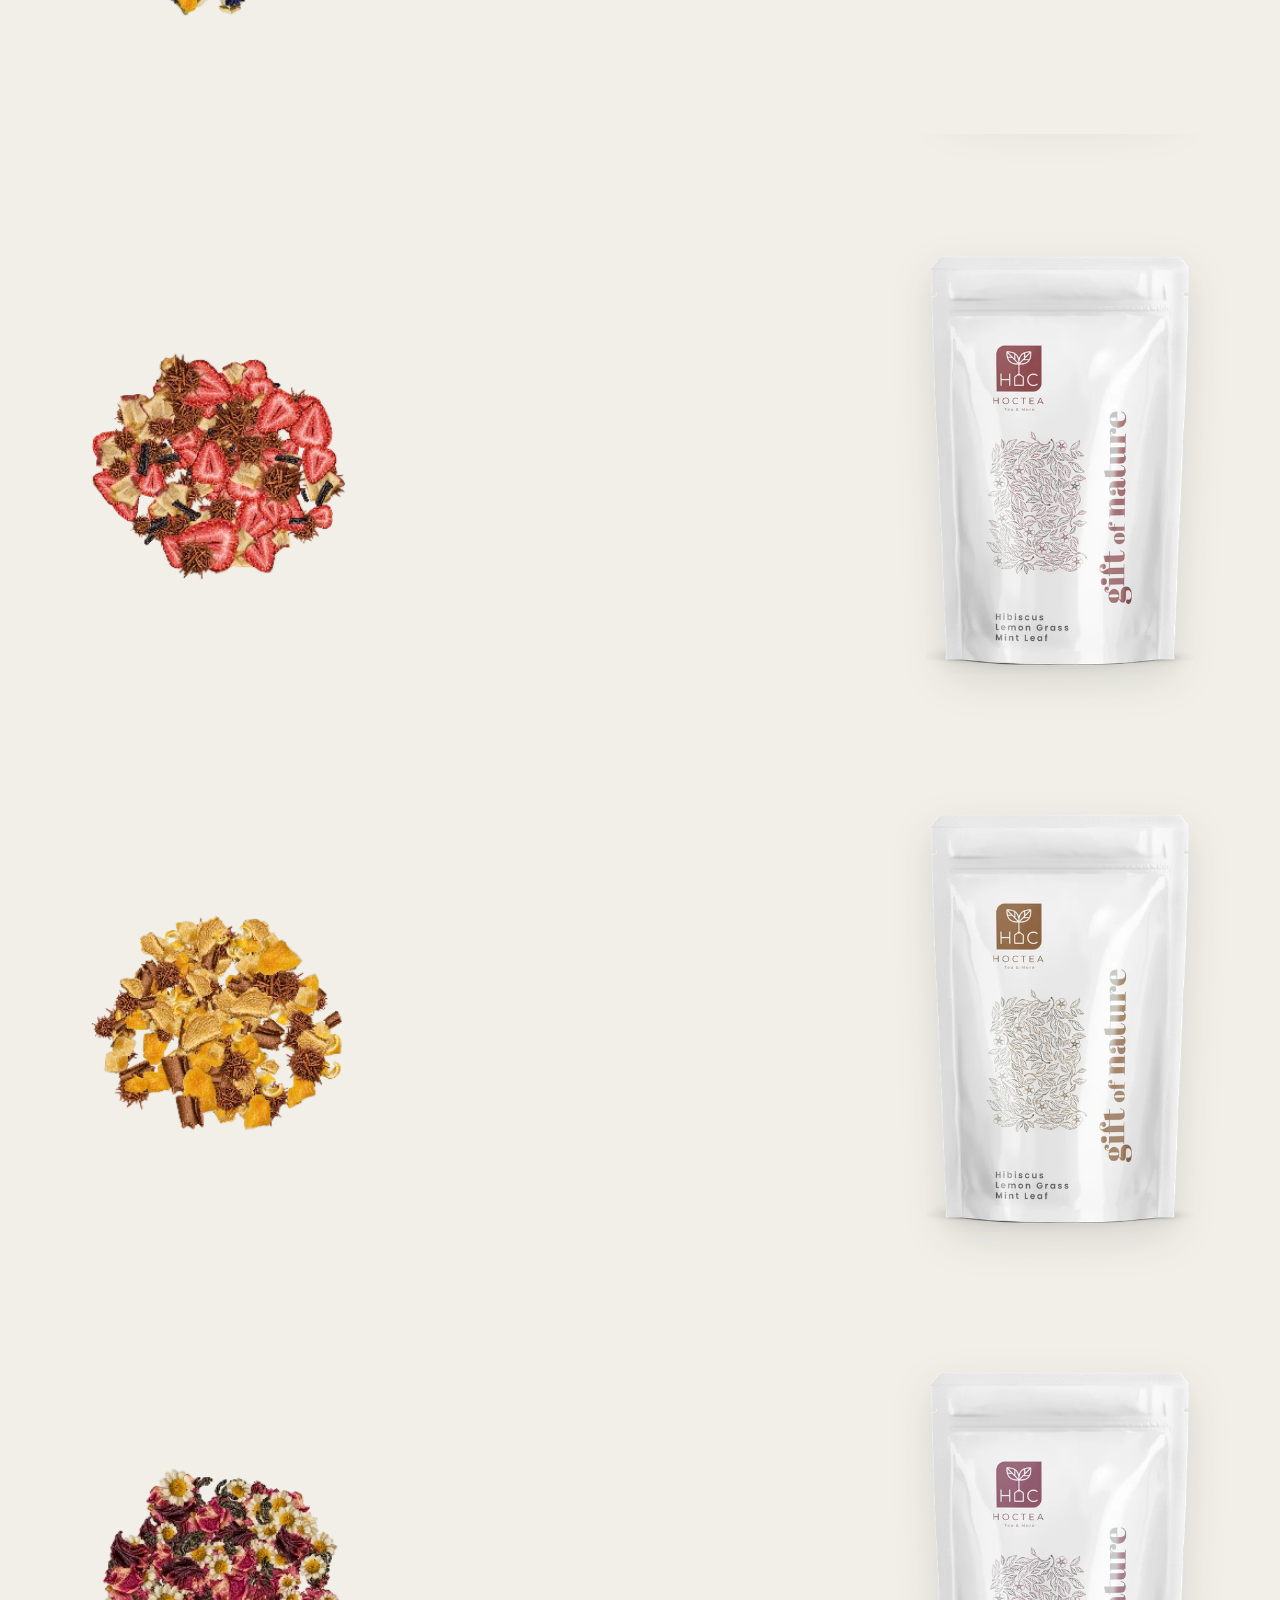
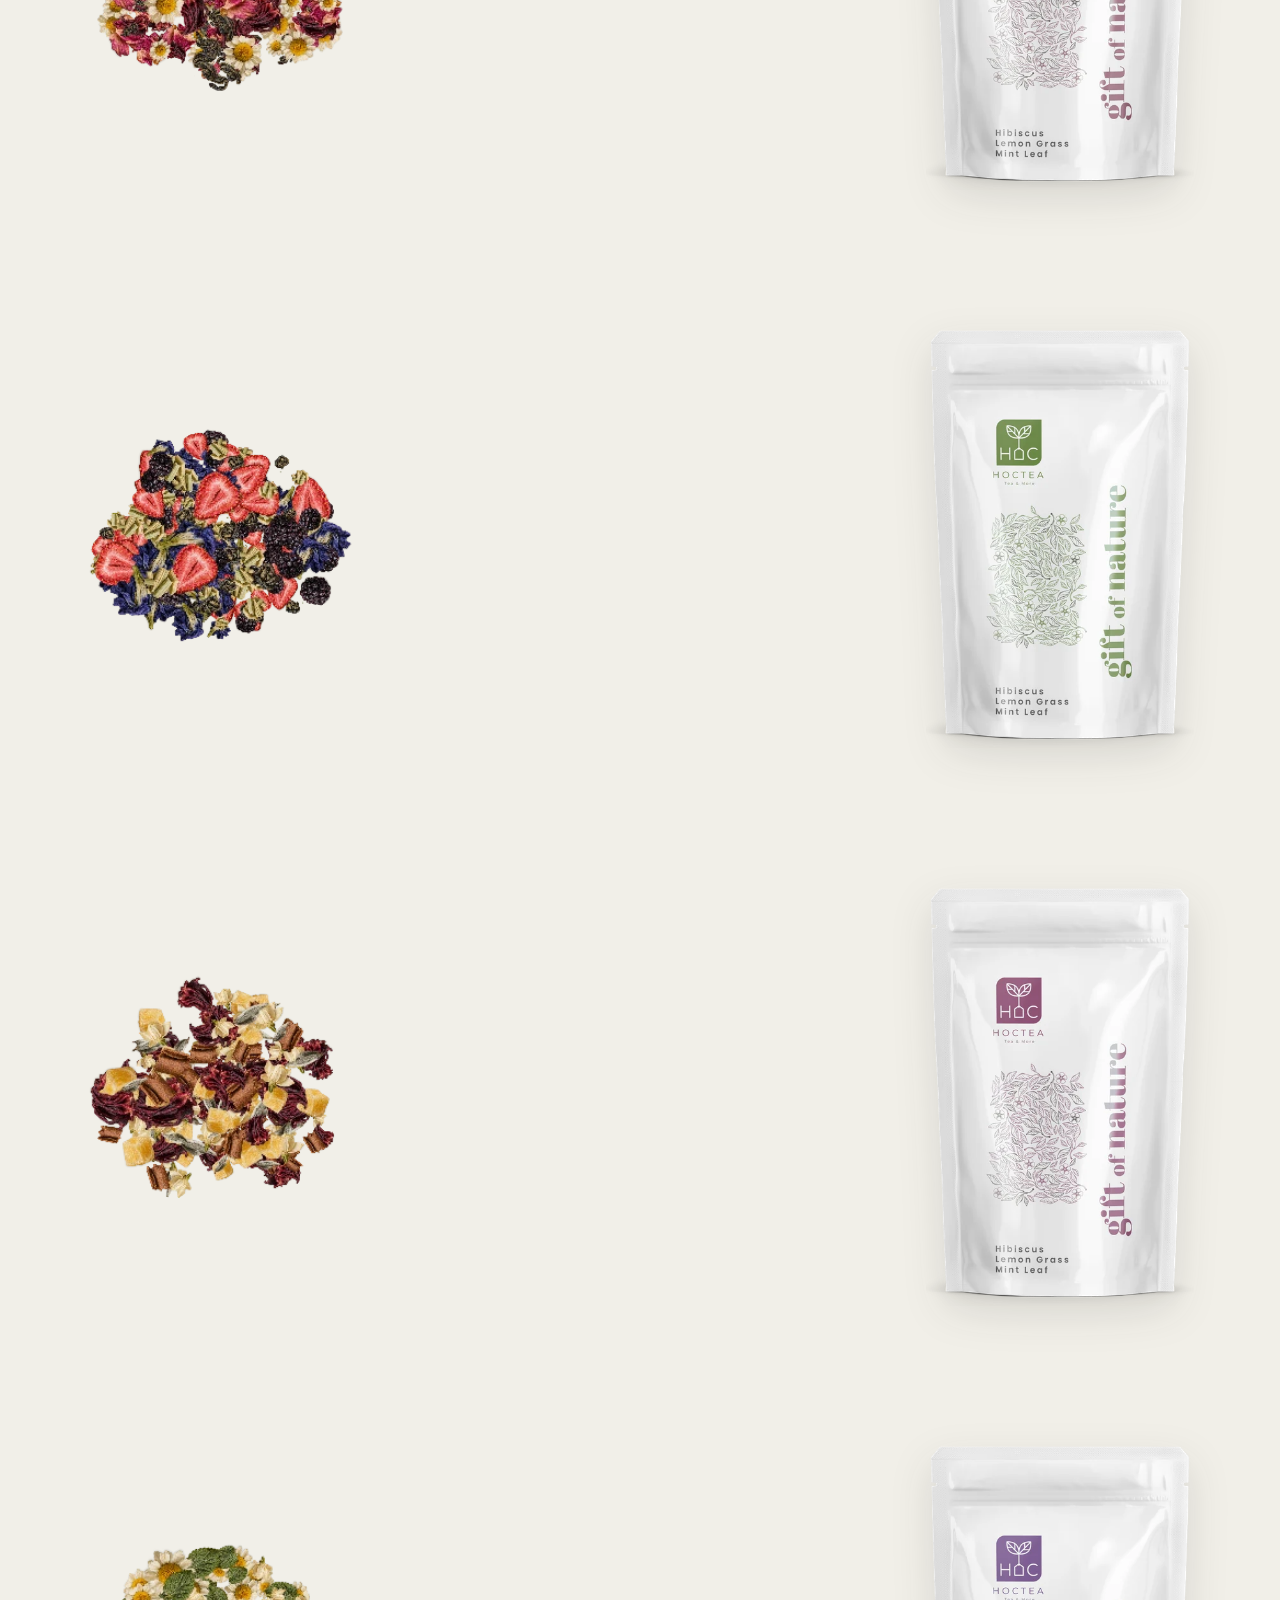
==== commit 67793e1f: "Center footer slogans on botanical fields" ====
--- a/index.html
+++ b/index.html
@@ -15,7 +15,7 @@
 <link href="https://fonts.googleapis.com/css2?family=Instrument+Serif:ital@0;1&family=Manrope:wght@400;500;600&display=swap" rel="stylesheet">
 
 <link rel="stylesheet" href="assets/css/hoc-core.css?v=9dc81688f6">
-<link rel="stylesheet" href="assets/css/hoc-sections.css?v=bd315d4392">
+<link rel="stylesheet" href="assets/css/hoc-sections.css?v=2e5738053f">
 <script>document.documentElement.classList.add('hoc-js');</script>
 </head>
 <body>
--- a/assets/css/hoc-sections.css
+++ b/assets/css/hoc-sections.css
@@ -2032,13 +2032,13 @@
 .hoc-current__pause:hover { color: var(--hoc-bone); }
 .hoc-current__viewport { position: relative; overflow-x: auto; overflow-y: hidden; scrollbar-width: thin; scrollbar-color: #626b64 transparent; }
 .hoc-current__track { display: flex; list-style: none; padding: 0; margin: 0; }
-.hoc-current__item { box-sizing: border-box; flex: 0 0 600px; width: 600px; height: 250px; display: grid; grid-template-columns: 322px 242px; align-items: center; gap: 24px; padding-right: 12px; }
-.hoc-current__blend { display: flex; align-items: center; flex-direction: column; position: relative; width: 322px; min-width: 0; }
+.hoc-current__item { box-sizing: border-box; flex: 0 0 600px; width: 600px; height: 250px; display: grid; grid-template-columns: 322px 242px; grid-template-rows: 150px 43px; align-content: center; column-gap: 24px; padding-right: 12px; }
+.hoc-current__blend { display: flex; align-items: center; flex-direction: column; grid-column: 1; grid-row: 1 / 3; align-self: start; position: relative; width: 322px; min-width: 0; }
 .hoc-current__media { position: relative; display: block; width: 322px; height: 150px; isolation: isolate; }
 .hoc-current__media img { width: 100%; height: 100%; object-fit: contain; transition: opacity .3s ease; }
 .hoc-current.is-matrix-ready .hoc-current__media > img { opacity: 0; }
 .hoc-current__name { display: block; width: 100%; font-family: var(--ff-display); font-size: 29px; line-height: 1.06; color: var(--hoc-bone); text-align: center; transform: translateY(12px); }
-.hoc-current__saying { margin: 0; font-family: var(--ff-display); font-style: italic; font-size: 38px; line-height: 1.08; max-width: 242px; color: #d1d9c9; }
+.hoc-current__saying { grid-column: 2; grid-row: 1; align-self: center; margin: 0; font-family: var(--ff-display); font-style: italic; font-size: 38px; line-height: 1.08; max-width: 242px; color: #d1d9c9; }
 .hoc-current__petal {
   position: absolute;
   top: 0;
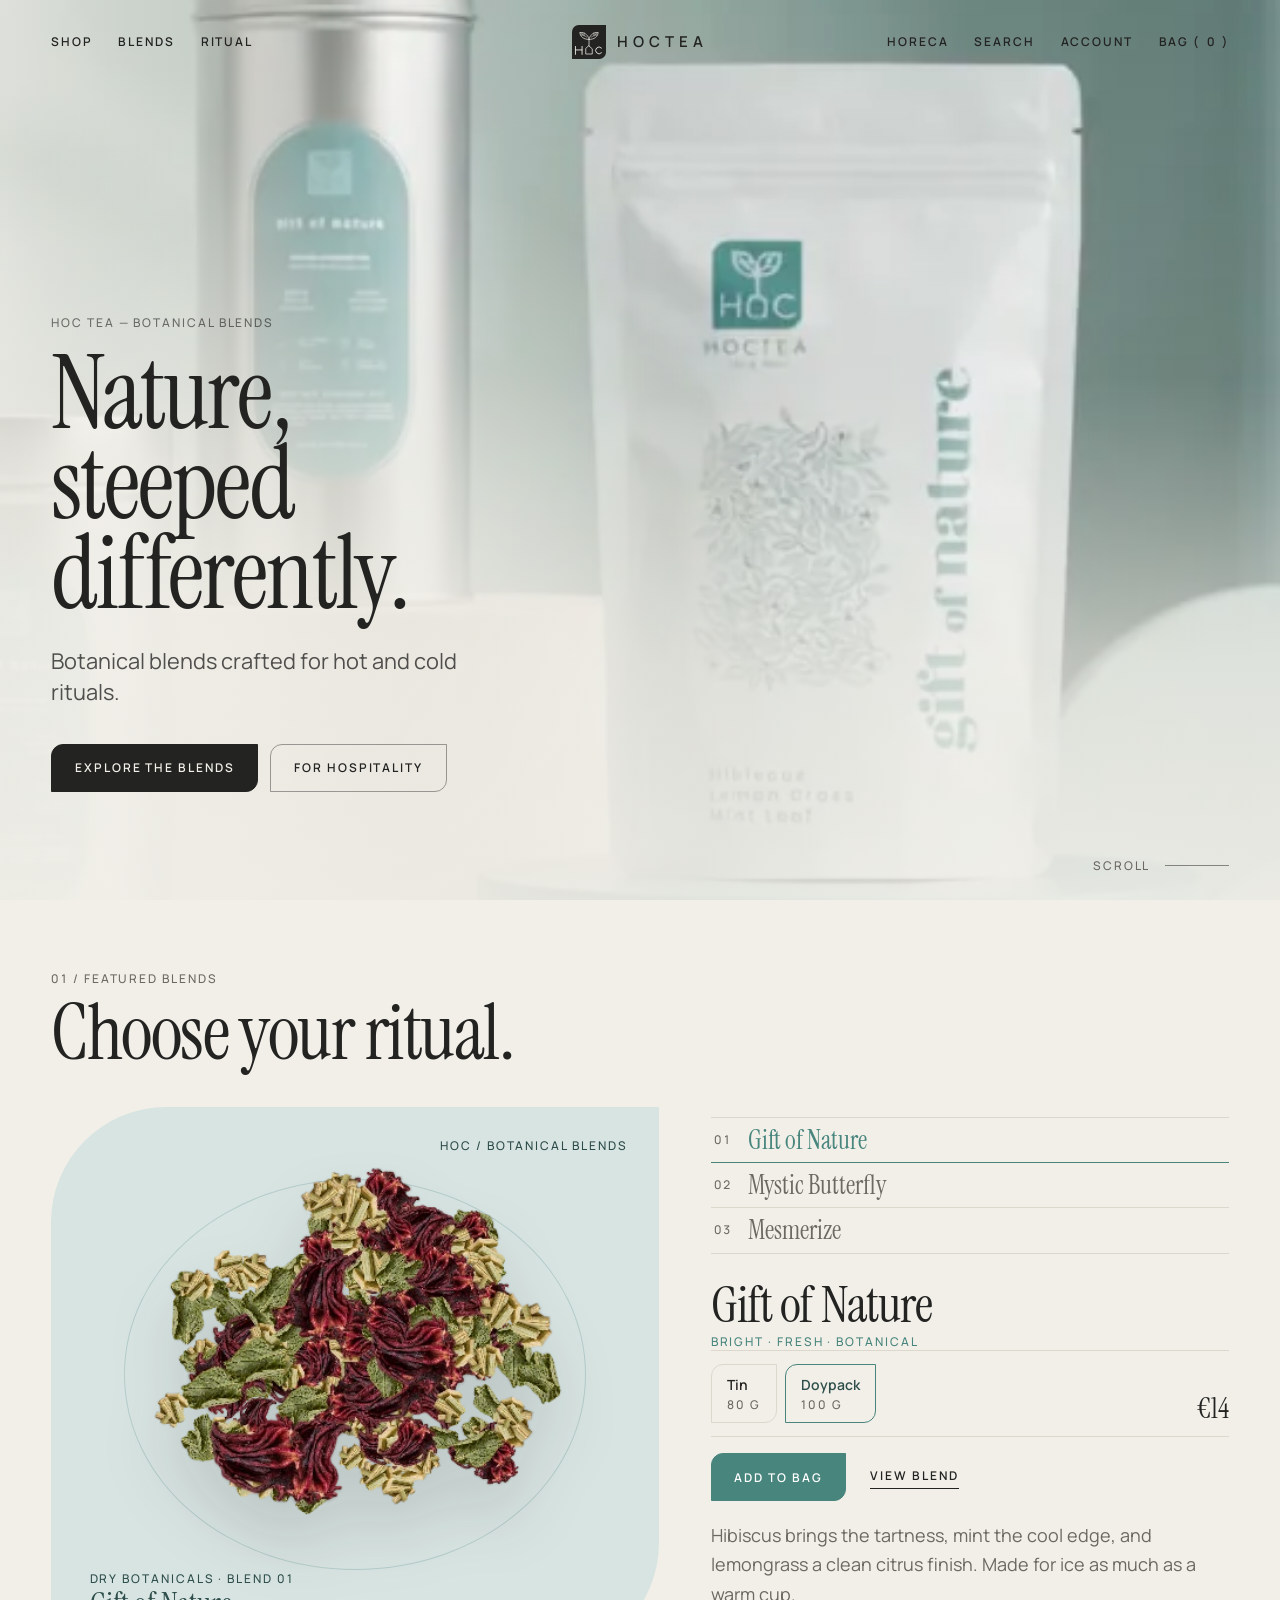
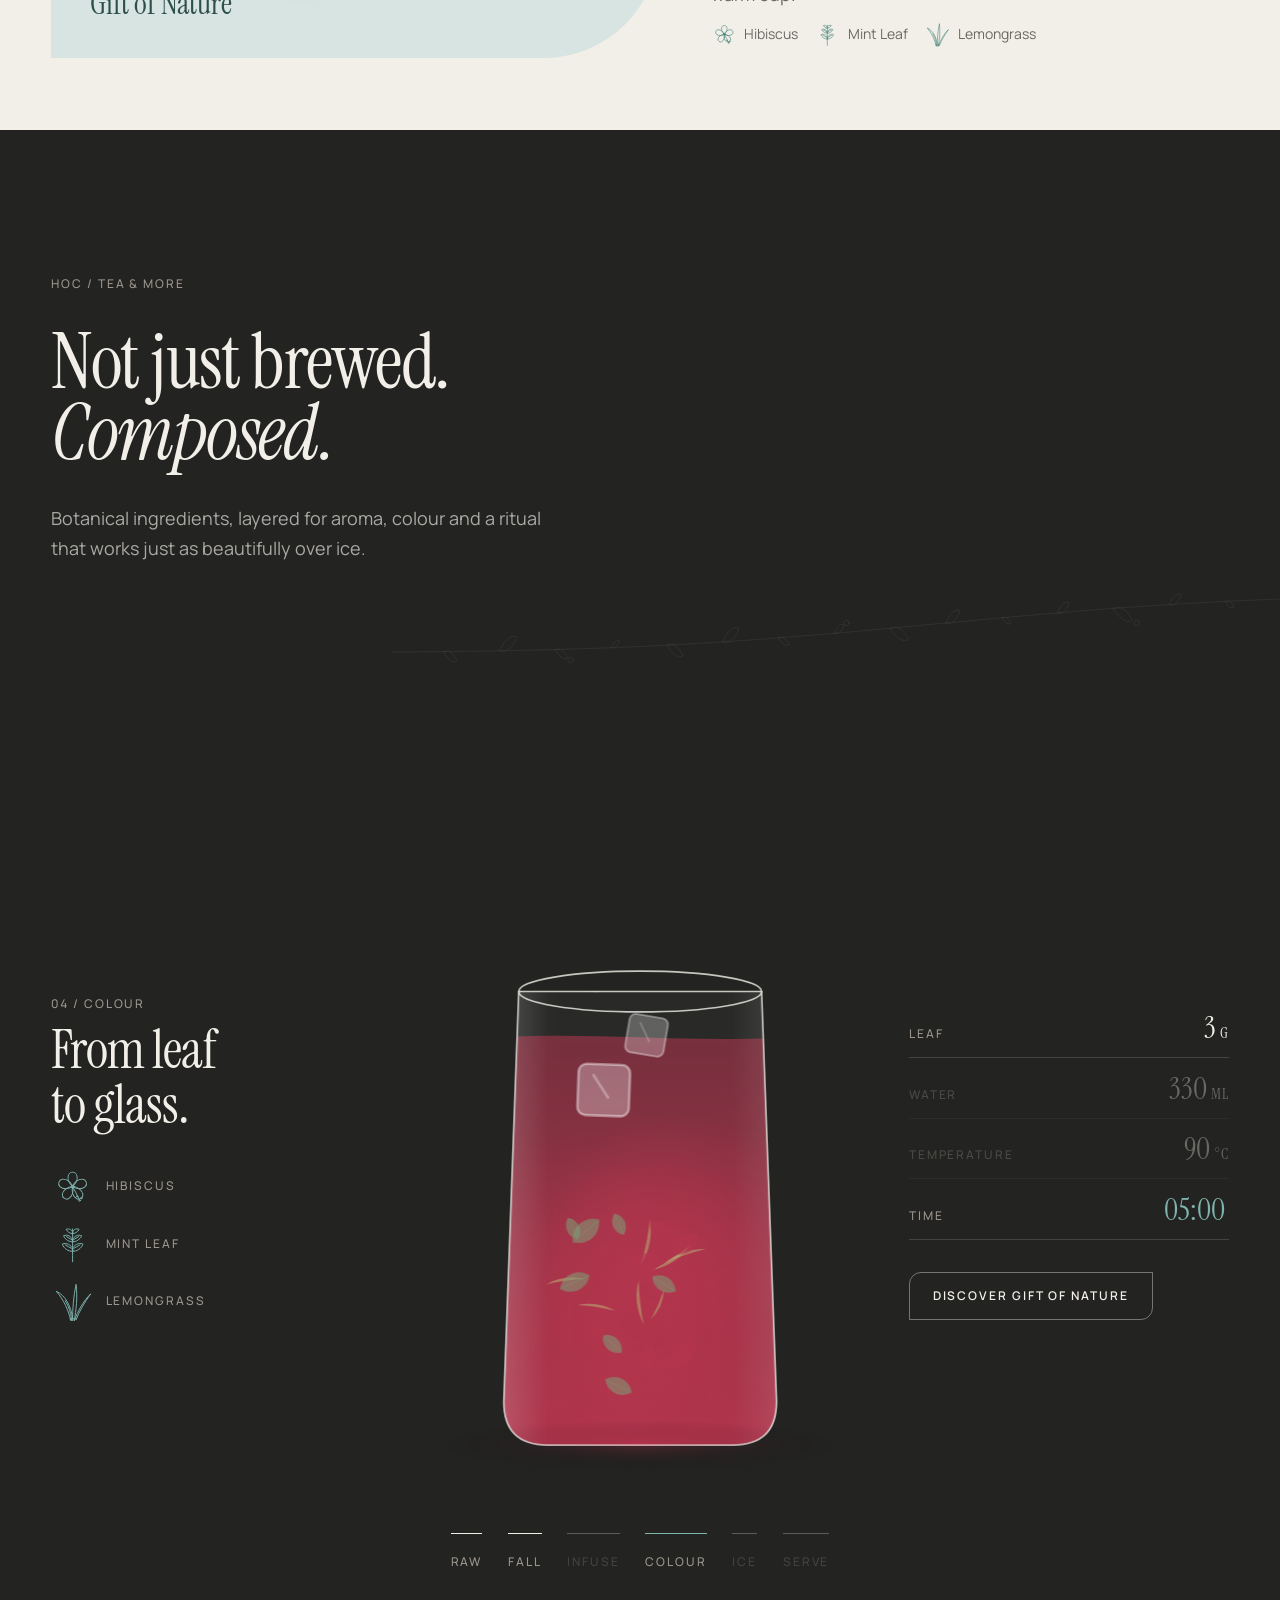
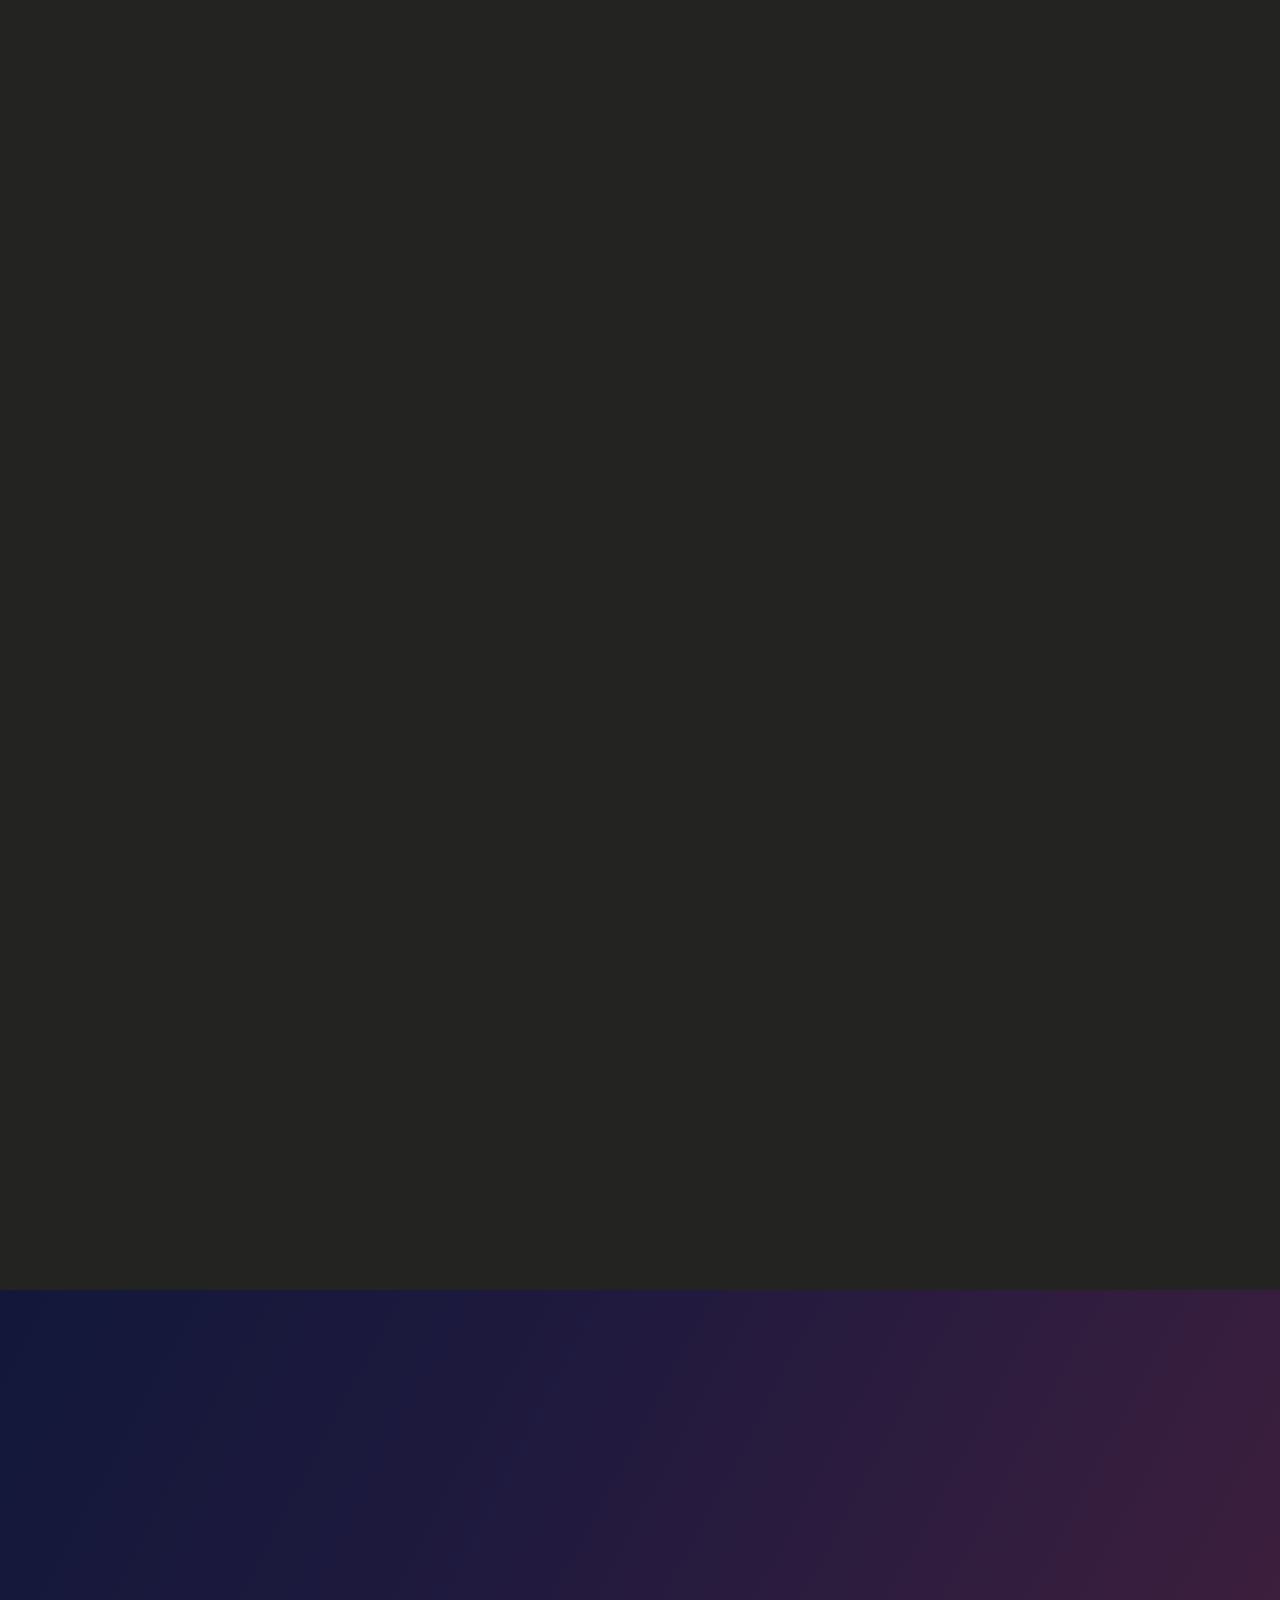
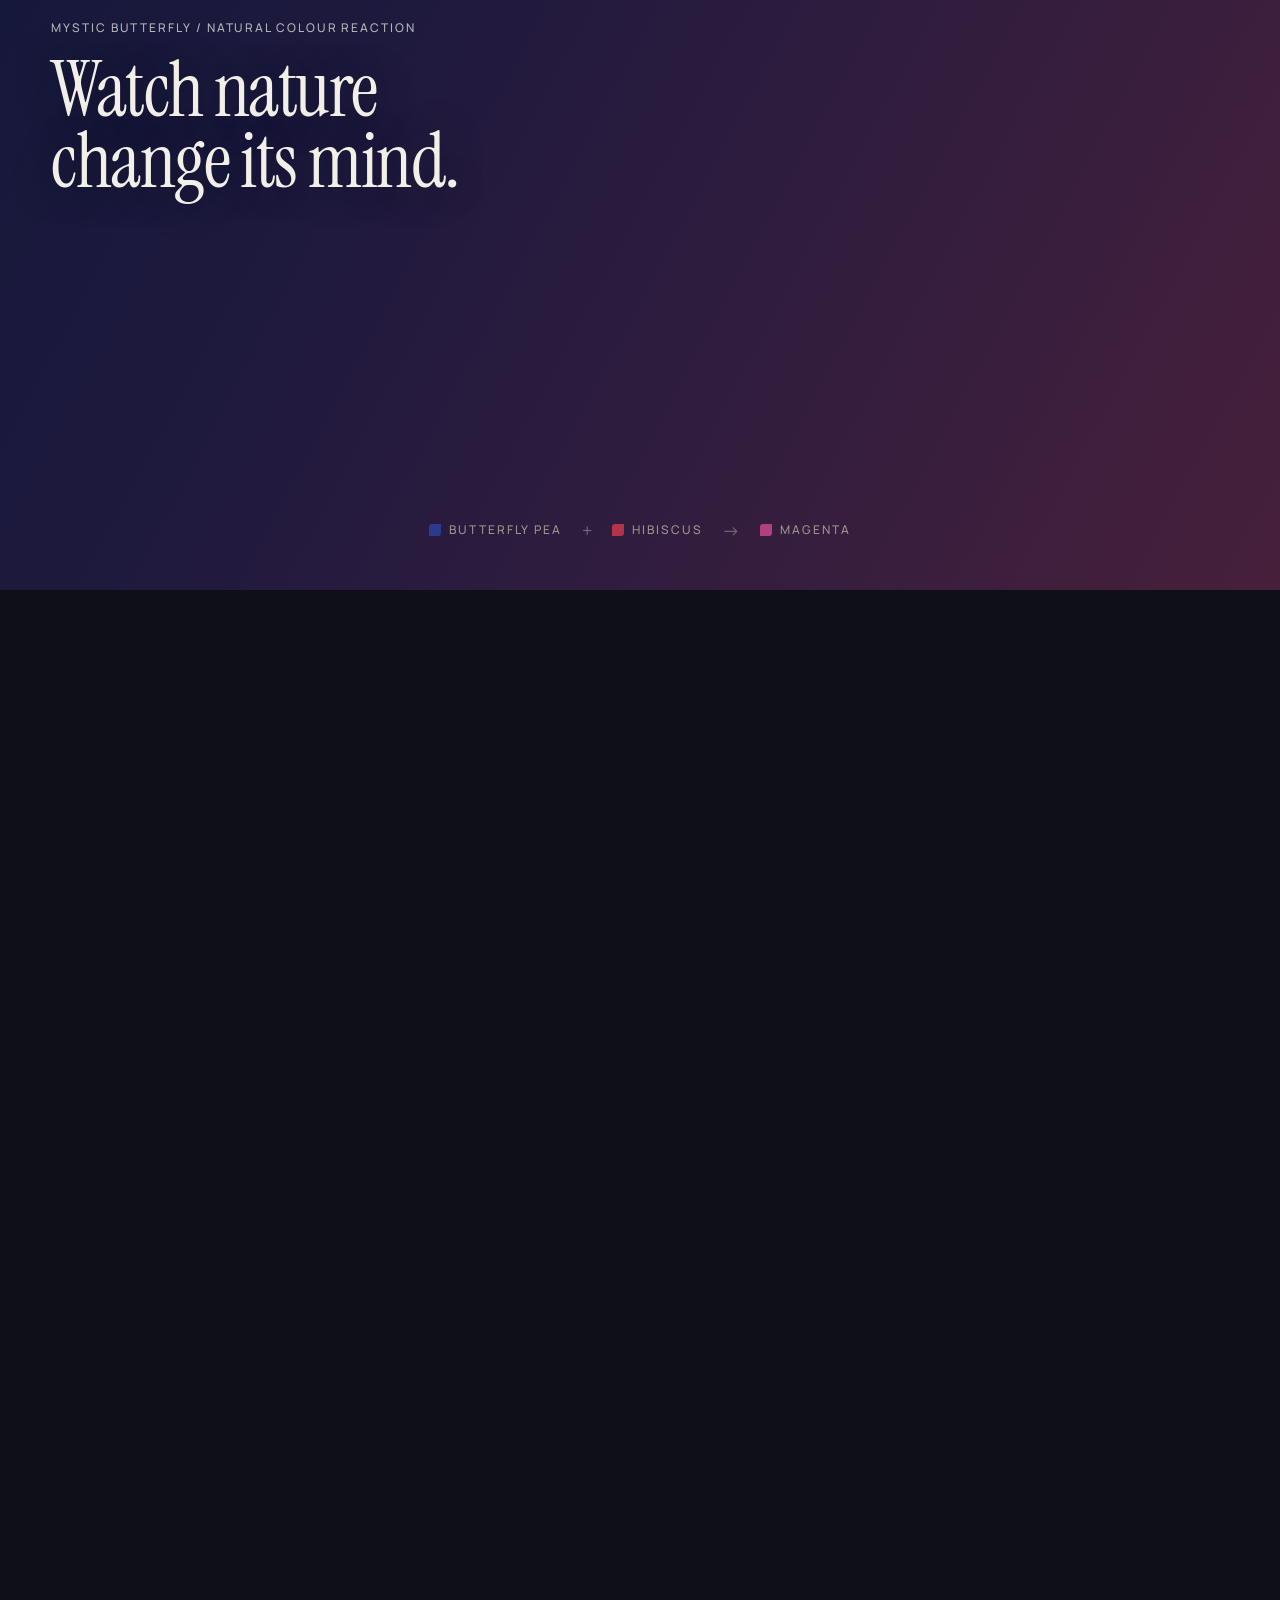
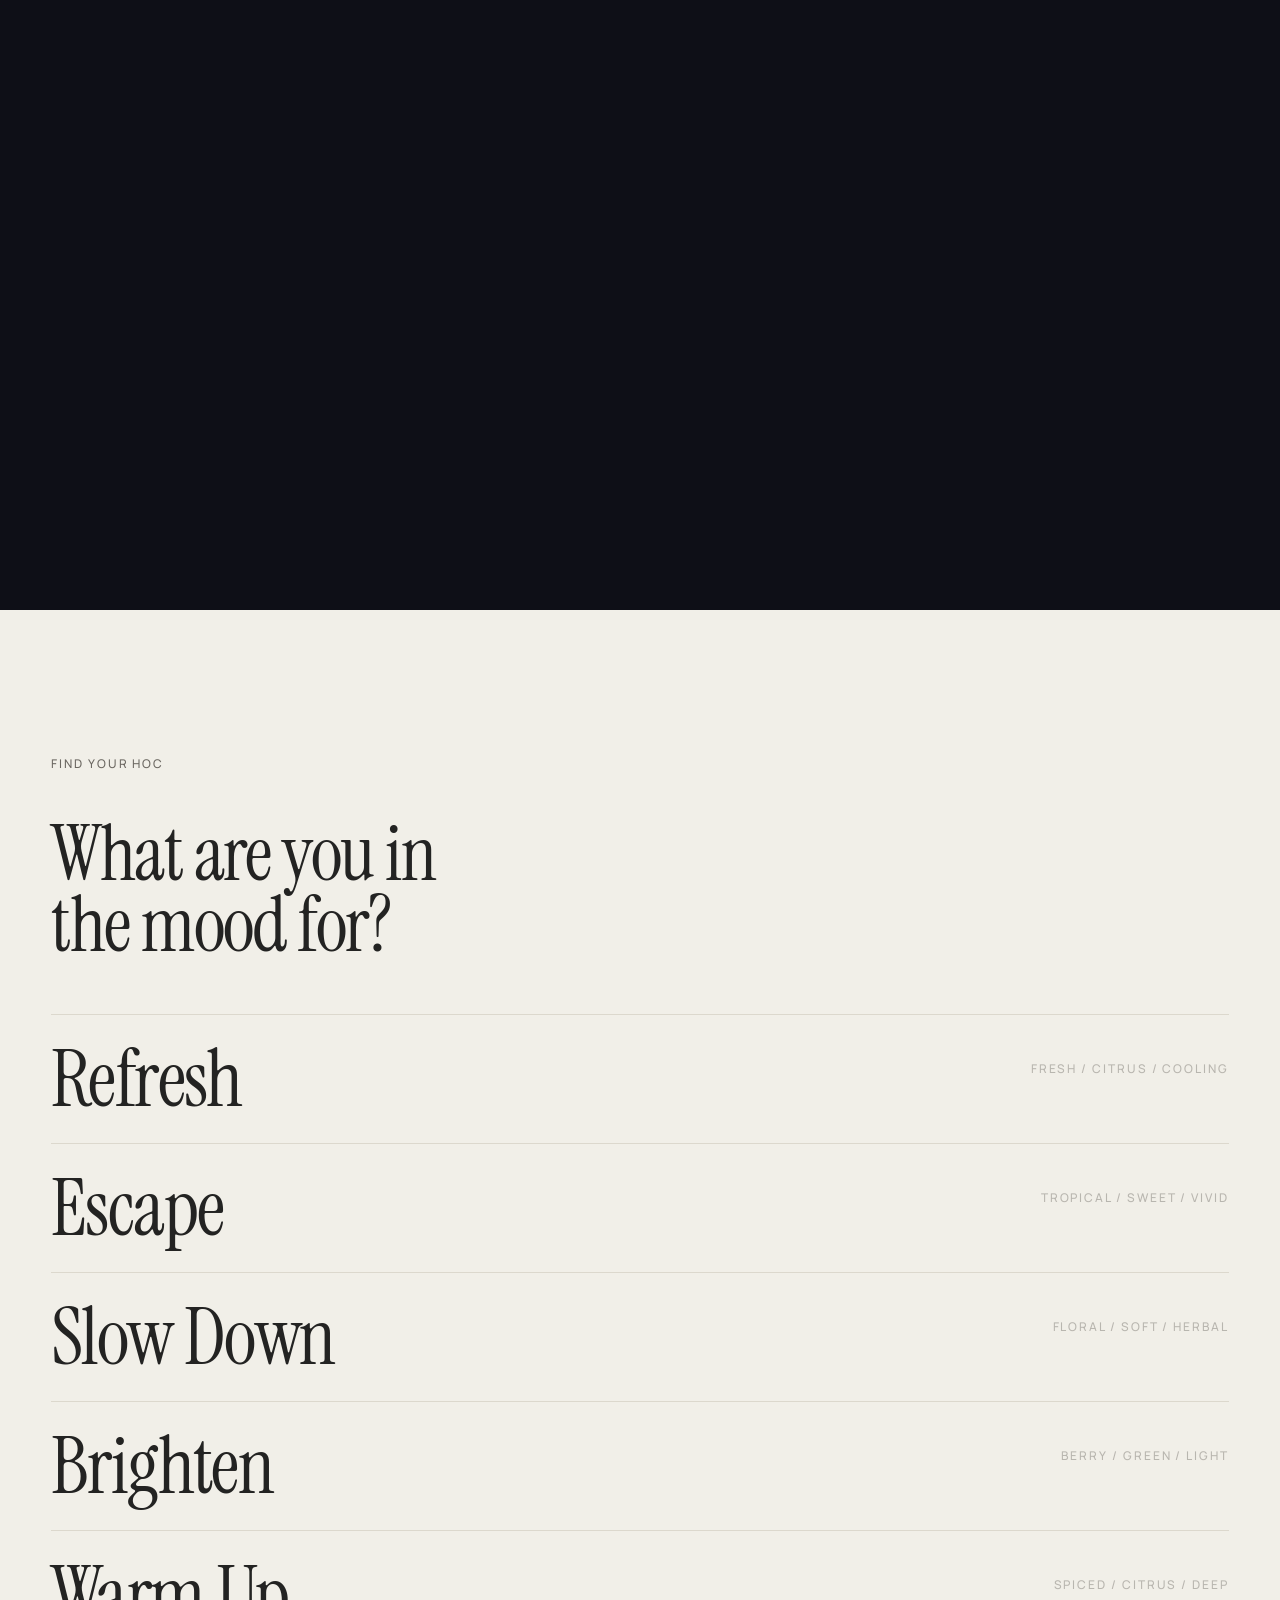
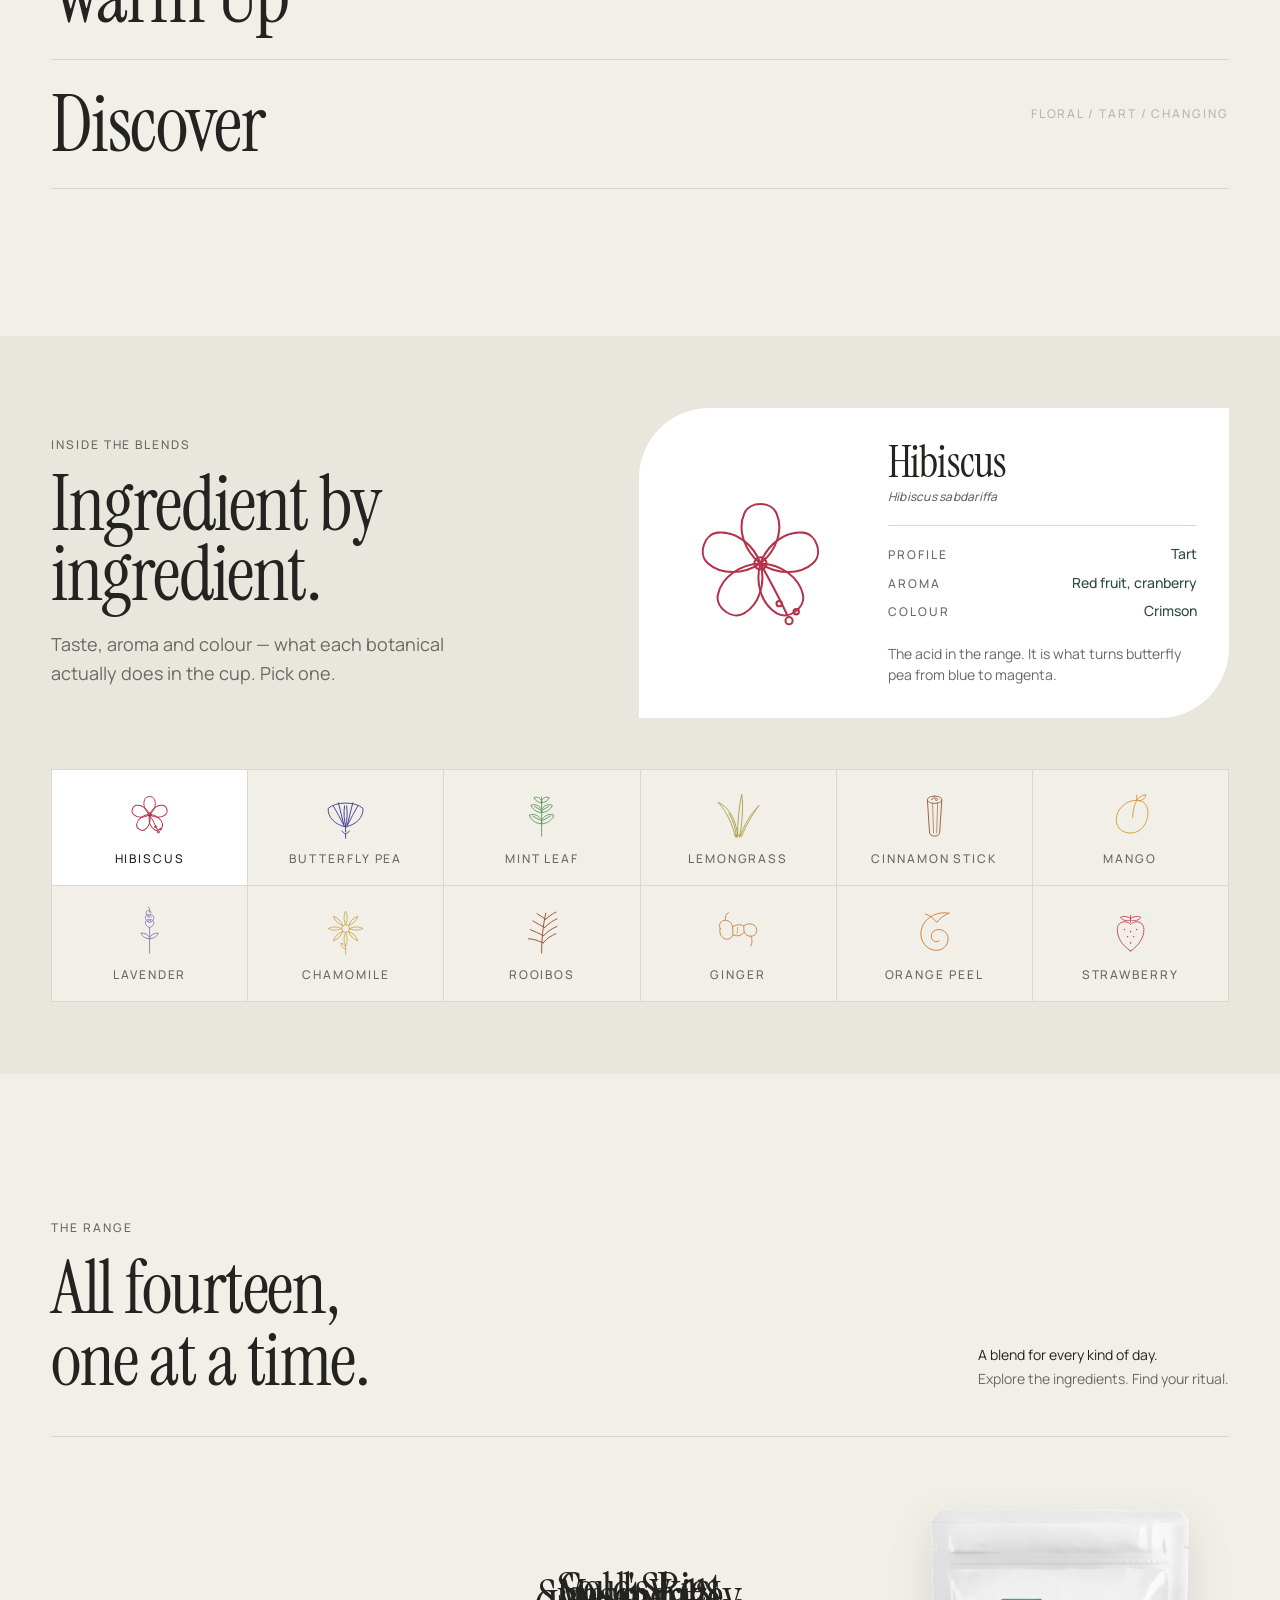
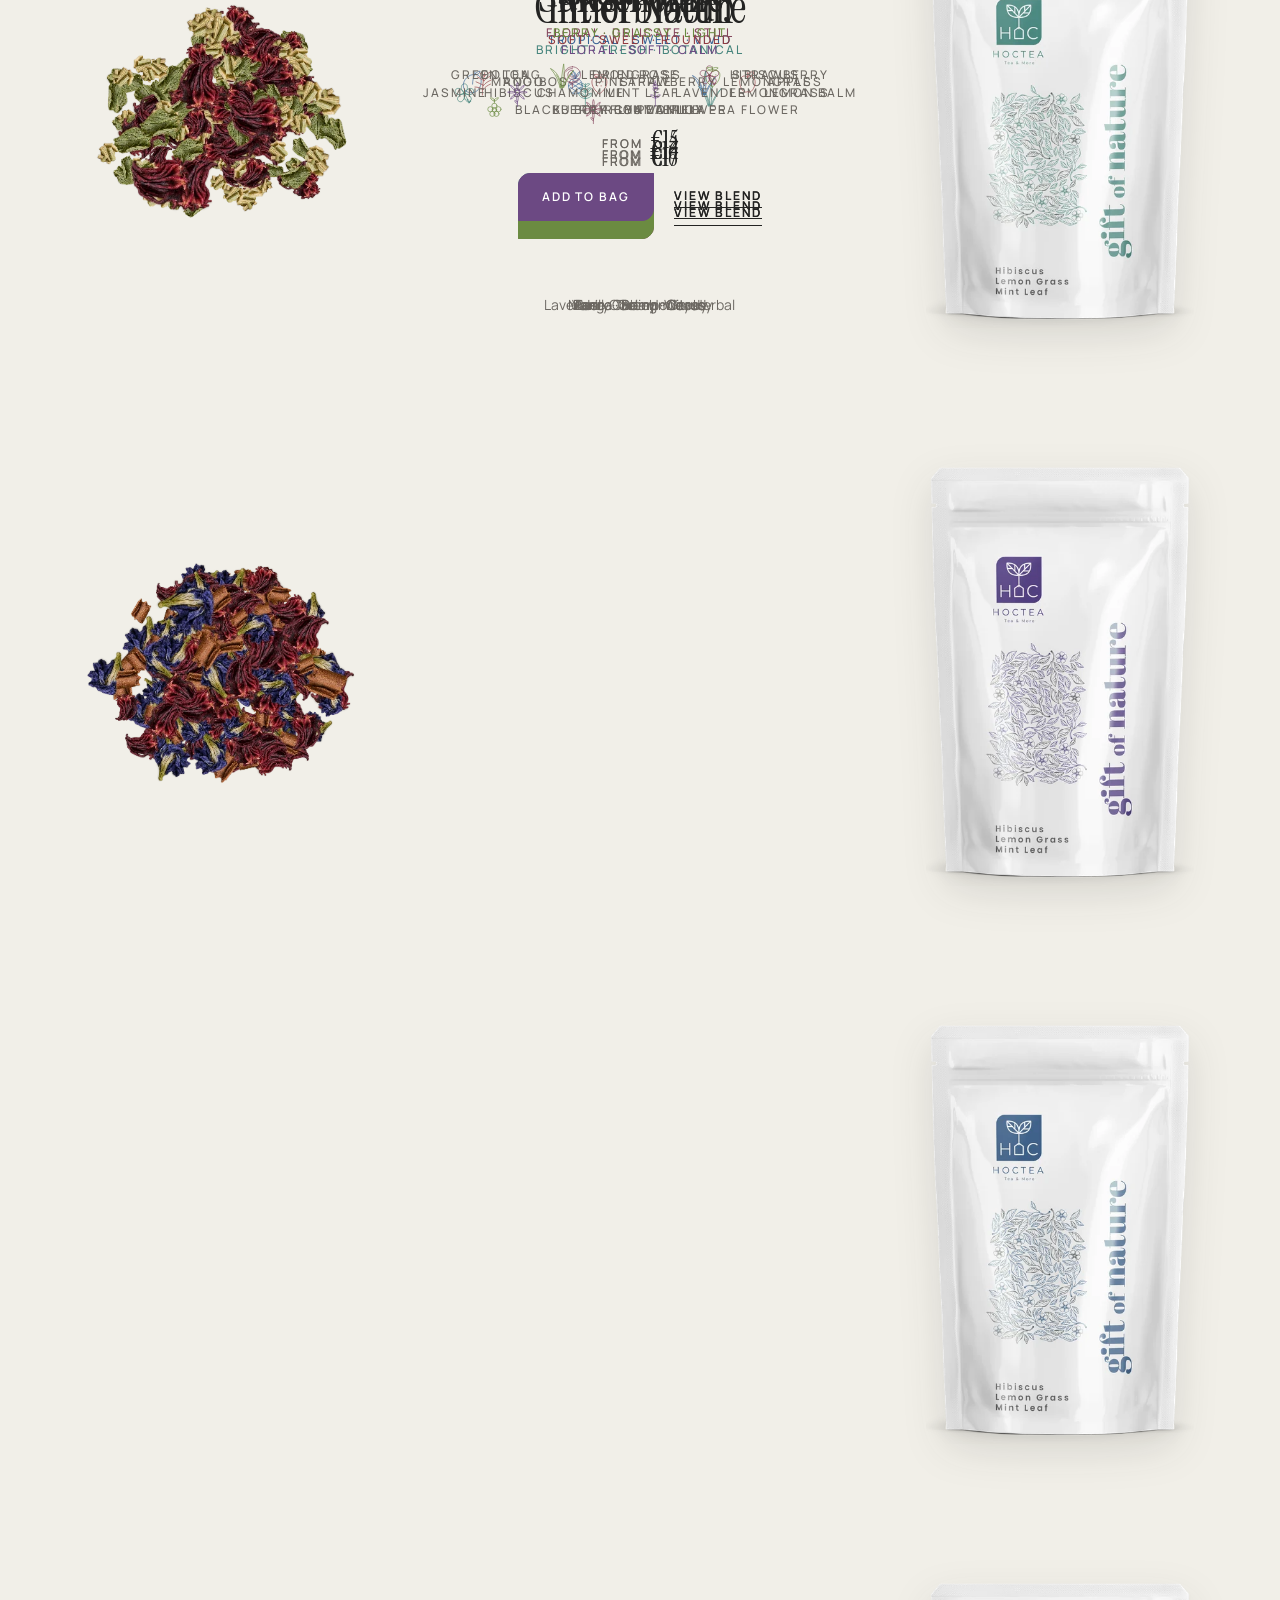
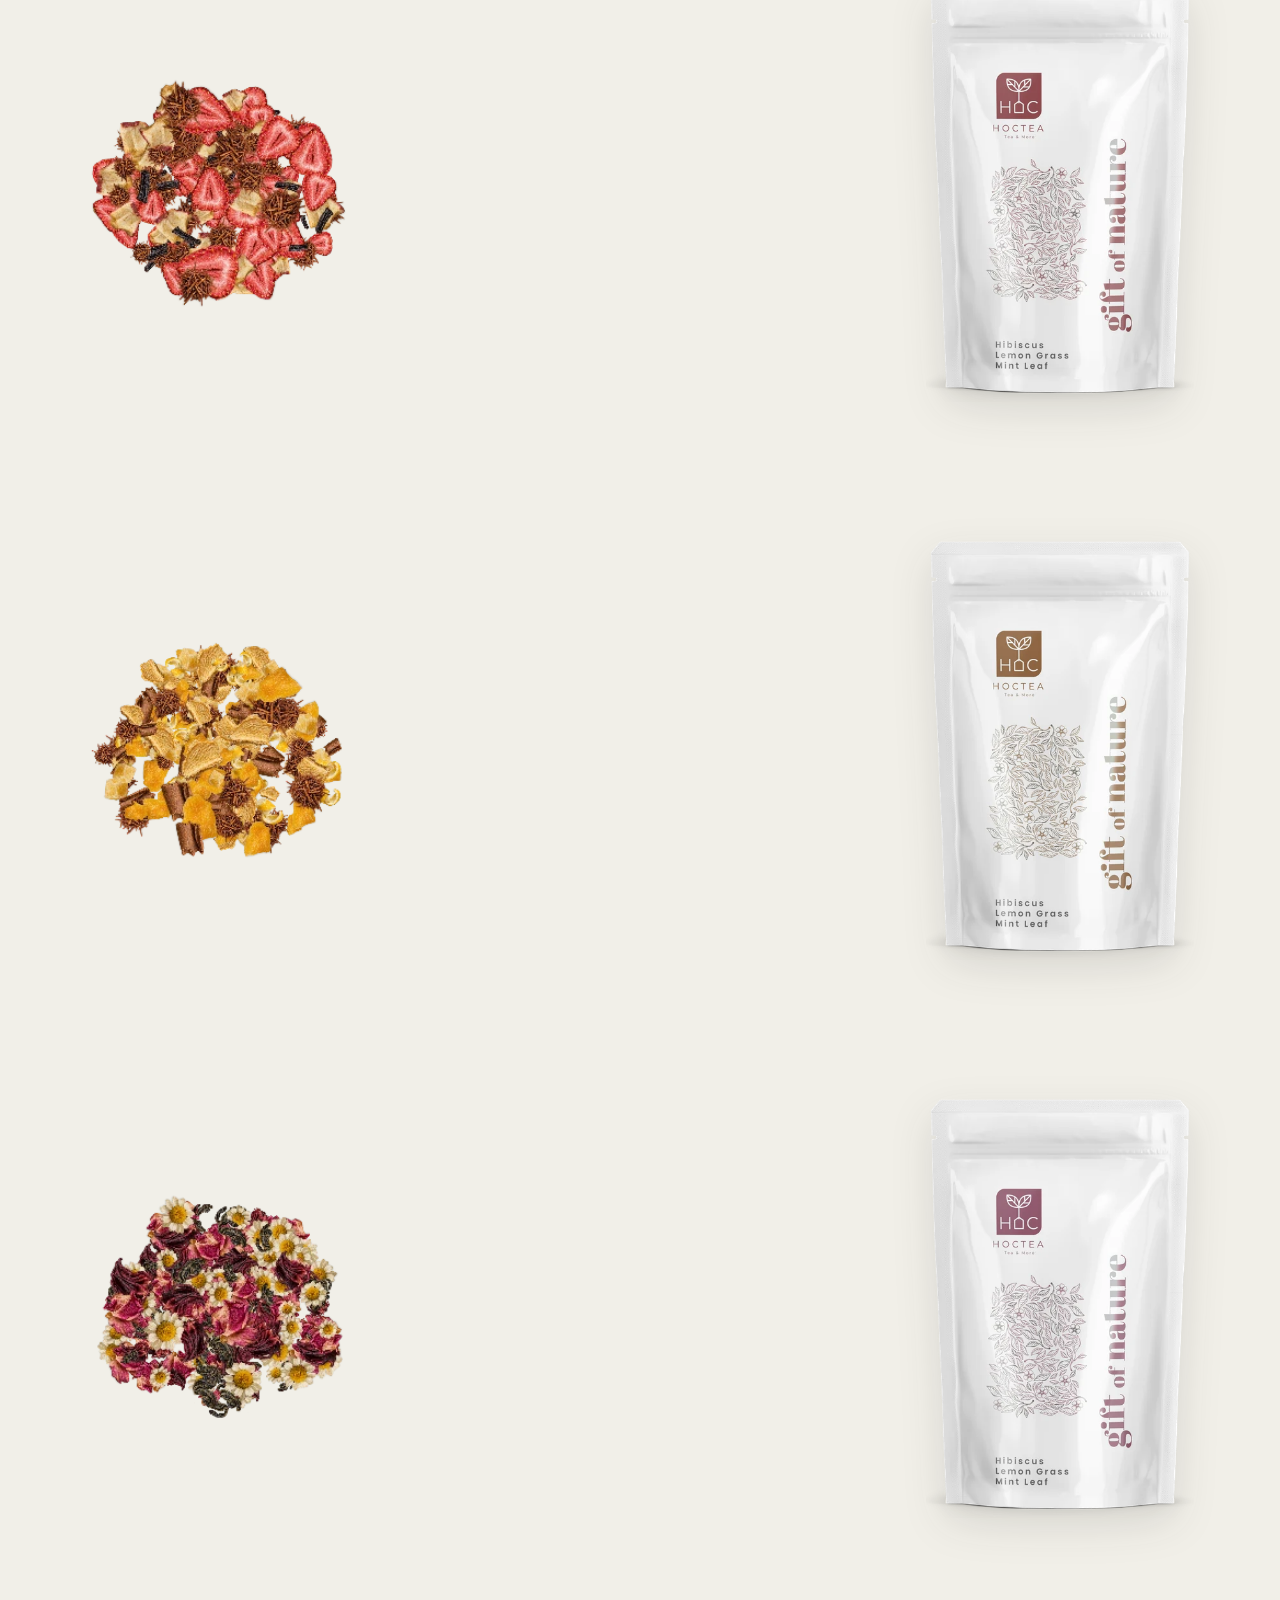
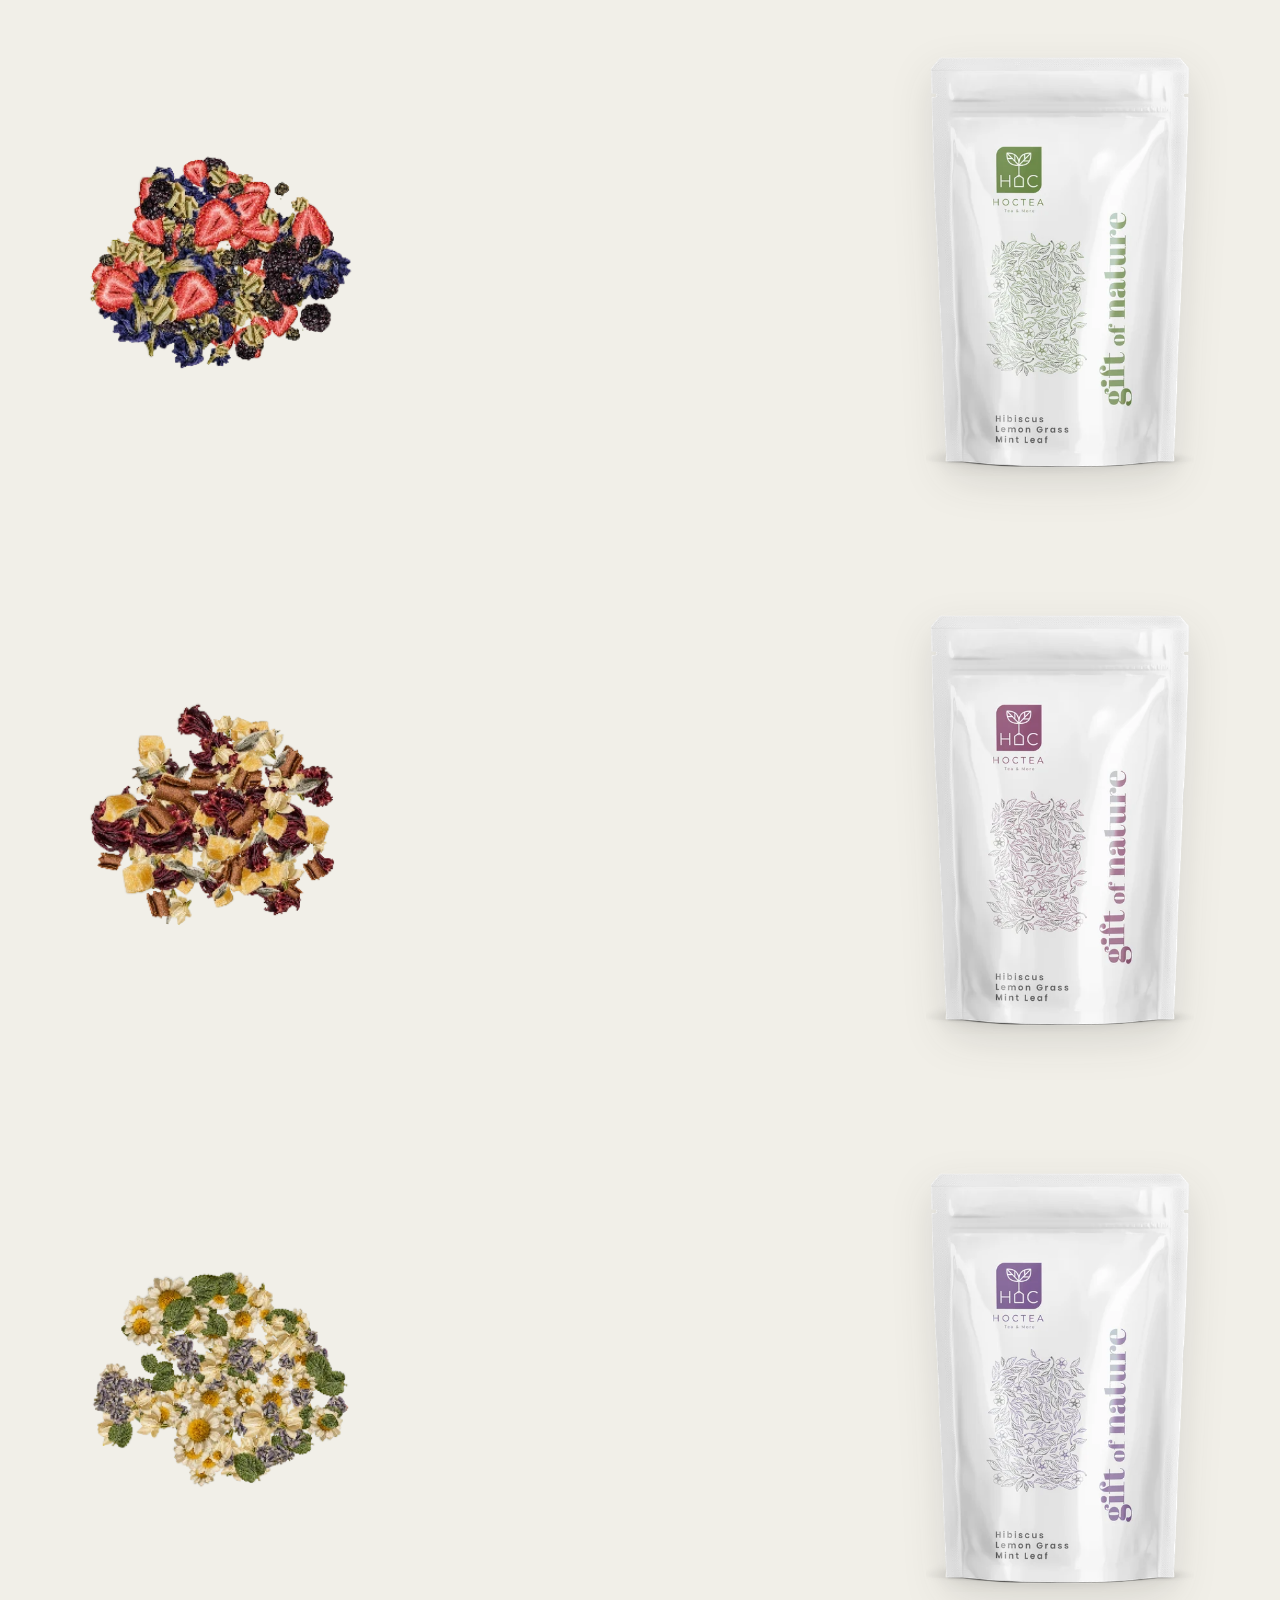
==== commit a179e652: "Redesign featured blends with responsive botanical portraits" ====
--- a/index.html
+++ b/index.html
@@ -15,7 +15,7 @@
 <link href="https://fonts.googleapis.com/css2?family=Instrument+Serif:ital@0;1&family=Manrope:wght@400;500;600&display=swap" rel="stylesheet">
 
 <link rel="stylesheet" href="assets/css/hoc-core.css?v=9dc81688f6">
-<link rel="stylesheet" href="assets/css/hoc-sections.css?v=2e5738053f">
+<link rel="stylesheet" href="assets/css/hoc-sections.css?v=1a8aa80630">
 <script>document.documentElement.classList.add('hoc-js');</script>
 </head>
 <body>
@@ -127,51 +127,55 @@
         <div class="hoc-featured__body">
           <div class="hoc-featured__stage">
             <div class="hoc-featured__ground" data-hoc="stage-ground" aria-hidden="true"></div>
+            <span class="hoc-featured__stage-label hoc-micro" aria-hidden="true">HOC / BOTANICAL BLENDS</span>
             <ul class="hoc-featured__packs" data-hoc="pack-stack">
           <li class="hoc-pack is-active" data-pack="gift-of-nature"
-              style="--accent:#47857D;--accent-2:#7FB3AD;--accent-wash:#E0EBEA;--accent-ink:#2D4E4A;--liquid:#B4324B" aria-hidden="false">
+               style="--accent:#47857D;--accent-2:#7FB3AD;--accent-wash:#E0EBEA;--accent-ink:#2D4E4A;--liquid:#B4324B" aria-hidden="false">
             <a href="products/gift-of-nature/" aria-label="Explore Gift of Nature">
-            <img class="hoc-pack__img"
-        src="assets/img/pack-gift-of-nature-640.webp?v=f2862797c3"
-        srcset="assets/img/pack-gift-of-nature-420.webp?v=9b51650d20 420w, assets/img/pack-gift-of-nature-640.webp?v=f2862797c3 640w, assets/img/pack-gift-of-nature-900.webp?v=9f23da778d 900w, assets/img/pack-gift-of-nature-1200.webp?v=46f5374fad 1200w"
-        sizes="(max-width: 767px) 62vw, 34vw"
-        width="900" height="1422"
-        alt="Gift of Nature — Hibiscus, Mint Leaf, Lemongrass"
-        fetchpriority="high" decoding="async">
+             <img class="hoc-pack__img"
+        src="assets/img/pile-gift-of-nature.webp?v=ecd68be307"
+        srcset="assets/img/pile-gift-of-nature-420.webp?v=6c2828f4b4 420w, assets/img/pile-gift-of-nature-640.webp?v=566a571770 640w, assets/img/pile-gift-of-nature-900.webp?v=ecd68be307 900w"
+        sizes="(max-width: 699px) 90vw, (max-width: 1100px) 45vw, 40vw"
+        width="640" height="640"
+        alt="Gift of Nature dry botanical blend: Hibiscus, Mint Leaf, Lemongrass"
+        loading="lazy" decoding="async">
+              <span class="hoc-pack__caption"><span class="hoc-micro">DRY BOTANICALS · BLEND 01</span><span>Gift of Nature</span></span>
             </a>
           </li>
           <li class="hoc-pack" data-pack="mystic-butterfly"
-              style="--accent:#553B91;--accent-2:#8A75BD;--accent-wash:#E2DEED;--accent-ink:#342654;--liquid:#2B3A8F" aria-hidden="true">
+               style="--accent:#553B91;--accent-2:#8A75BD;--accent-wash:#E2DEED;--accent-ink:#342654;--liquid:#2B3A8F" aria-hidden="true" inert>
             <a href="products/mystic-butterfly/" aria-label="Explore Mystic Butterfly">
-            <img class="hoc-pack__img"
-        src="assets/img/pack-mystic-butterfly-640.webp?v=e12f5e7c58"
-        srcset="assets/img/pack-mystic-butterfly-420.webp?v=df7d0e2059 420w, assets/img/pack-mystic-butterfly-640.webp?v=e12f5e7c58 640w, assets/img/pack-mystic-butterfly-900.webp?v=1d3d99960f 900w, assets/img/pack-mystic-butterfly-1200.webp?v=fc3c9650e9 1200w"
-        sizes="(max-width: 767px) 62vw, 34vw"
-        width="900" height="1422"
-        alt="Mystic Butterfly — Butterfly Pea Flower, Hibiscus, Cinnamon Stick"
-        loading="lazy" decoding="async">
+             <img class="hoc-pack__img"
+        src="assets/img/pile-mystic-butterfly.webp?v=42630e2230"
+        srcset="assets/img/pile-mystic-butterfly-420.webp?v=8edc1d8317 420w, assets/img/pile-mystic-butterfly-640.webp?v=42e47a9c87 640w, assets/img/pile-mystic-butterfly-900.webp?v=42630e2230 900w"
+        sizes="(max-width: 699px) 90vw, (max-width: 1100px) 45vw, 40vw"
+        width="640" height="640"
+        alt="Mystic Butterfly dry botanical blend: Butterfly Pea Flower, Hibiscus, Cinnamon Stick"
+        loading="lazy" decoding="async">
+              <span class="hoc-pack__caption"><span class="hoc-micro">DRY BOTANICALS · BLEND 02</span><span>Mystic Butterfly</span></span>
             </a>
           </li>
           <li class="hoc-pack" data-pack="mesmerize"
-              style="--accent:#376395;--accent-2:#7196C1;--accent-wash:#DDE5EE;--accent-ink:#243C57;--liquid:#2F62A8" aria-hidden="true">
+               style="--accent:#376395;--accent-2:#7196C1;--accent-wash:#DDE5EE;--accent-ink:#243C57;--liquid:#2F62A8" aria-hidden="true" inert>
             <a href="products/mesmerize/" aria-label="Explore Mesmerize">
-            <img class="hoc-pack__img"
-        src="assets/img/pack-mesmerize-640.webp?v=7c41fc0dca"
-        srcset="assets/img/pack-mesmerize-420.webp?v=8ec970ffcf 420w, assets/img/pack-mesmerize-640.webp?v=7c41fc0dca 640w, assets/img/pack-mesmerize-900.webp?v=2009b362b5 900w, assets/img/pack-mesmerize-1200.webp?v=e1e6fd2fa8 1200w"
-        sizes="(max-width: 767px) 62vw, 34vw"
-        width="900" height="1422"
-        alt="Mesmerize — Mango, Pineapple, Lemongrass, Butterfly Pea Flower"
-        loading="lazy" decoding="async">
+             <img class="hoc-pack__img"
+        src="assets/img/pile-mesmerize.webp?v=3c16522329"
+        srcset="assets/img/pile-mesmerize-420.webp?v=a94291ca96 420w, assets/img/pile-mesmerize-640.webp?v=c556801266 640w, assets/img/pile-mesmerize-900.webp?v=3c16522329 900w"
+        sizes="(max-width: 699px) 90vw, (max-width: 1100px) 45vw, 40vw"
+        width="640" height="640"
+        alt="Mesmerize dry botanical blend: Mango, Pineapple, Lemongrass, Butterfly Pea Flower"
+        loading="lazy" decoding="async">
+              <span class="hoc-pack__caption"><span class="hoc-micro">DRY BOTANICALS · BLEND 03</span><span>Mesmerize</span></span>
             </a>
           </li>
             </ul>
           </div>
 
           <div class="hoc-featured__side">
-            <div class="hoc-selector embla" data-hoc="selector-embla">
-              <ol class="hoc-selector__list embla__container" role="tablist"
+            <div class="hoc-selector">
+              <ol class="hoc-selector__list" role="tablist"
                   aria-label="Featured blends">
-            <li class="hoc-selector__item embla__slide">
+            <li class="hoc-selector__item" role="presentation">
               <button class="hoc-selector__btn" role="tab" id="tab-gift-of-nature"
                       aria-selected="true" aria-controls="panel-gift-of-nature"
                       tabindex="0"
@@ -181,7 +185,7 @@
                 <span class="hoc-selector__name">Gift of Nature</span>
               </button>
             </li>
-            <li class="hoc-selector__item embla__slide">
+            <li class="hoc-selector__item" role="presentation">
               <button class="hoc-selector__btn" role="tab" id="tab-mystic-butterfly"
                       aria-selected="false" aria-controls="panel-mystic-butterfly"
                       tabindex="-1"
@@ -191,7 +195,7 @@
                 <span class="hoc-selector__name">Mystic Butterfly</span>
               </button>
             </li>
-            <li class="hoc-selector__item embla__slide">
+            <li class="hoc-selector__item" role="presentation">
               <button class="hoc-selector__btn" role="tab" id="tab-mesmerize"
                       aria-selected="false" aria-controls="panel-mesmerize"
                       tabindex="-1"
@@ -209,12 +213,6 @@
                data-panel="gift-of-nature" style="--accent:#47857D;--accent-2:#7FB3AD;--accent-wash:#E0EBEA;--accent-ink:#2D4E4A;--liquid:#B4324B">
             <h3 class="hoc-blendpanel__name hoc-title">Gift of Nature</h3>
             <p class="hoc-micro hoc-micro--accent">Bright · Fresh · Botanical</p>
-            <p class="hoc-blendpanel__story hoc-body">Hibiscus carries the tartness, mint leaf the cool edge, lemongrass the thin line of citrus that holds the two apart. Steeped hot it turns deep crimson; over ice it stays sharp and clean.</p>
-
-            <ul class="hoc-inglist" data-hoc="ing-list">
-              <li class="hoc-inglist__item"><svg class="hoc-bot" viewBox="0 0 100 100" aria-hidden="true"><use href="#b-hibiscus"></use></svg><span>Hibiscus</span></li><li class="hoc-inglist__item"><svg class="hoc-bot" viewBox="0 0 100 100" aria-hidden="true"><use href="#b-mint"></use></svg><span>Mint Leaf</span></li><li class="hoc-inglist__item"><svg class="hoc-bot" viewBox="0 0 100 100" aria-hidden="true"><use href="#b-lemongrass"></use></svg><span>Lemongrass</span></li>
-            </ul>
-
             <div class="hoc-blendpanel__buy">
               <fieldset class="hoc-packsel">
                 <legend class="hoc-sr">Packaging</legend>
@@ -240,18 +238,16 @@
                       data-blend="gift-of-nature">Add to bag</button>
               <a class="hoc-link" href="products/gift-of-nature/">View blend</a>
             </div>
+            <p class="hoc-blendpanel__story hoc-body">Hibiscus brings the tartness, mint the cool edge, and lemongrass a clean citrus finish. Made for ice as much as a warm cup.</p>
+            <ul class="hoc-inglist" data-hoc="ing-list">
+              <li class="hoc-inglist__item"><svg class="hoc-bot" viewBox="0 0 100 100" aria-hidden="true"><use href="#b-hibiscus"></use></svg><span>Hibiscus</span></li><li class="hoc-inglist__item"><svg class="hoc-bot" viewBox="0 0 100 100" aria-hidden="true"><use href="#b-mint"></use></svg><span>Mint Leaf</span></li><li class="hoc-inglist__item"><svg class="hoc-bot" viewBox="0 0 100 100" aria-hidden="true"><use href="#b-lemongrass"></use></svg><span>Lemongrass</span></li>
+            </ul>
           </div>
           <div class="hoc-blendpanel" role="tabpanel"
                id="panel-mystic-butterfly" aria-labelledby="tab-mystic-butterfly"
                data-panel="mystic-butterfly" style="--accent:#553B91;--accent-2:#8A75BD;--accent-wash:#E2DEED;--accent-ink:#342654;--liquid:#2B3A8F" hidden>
             <h3 class="hoc-blendpanel__name hoc-title">Mystic Butterfly</h3>
             <p class="hoc-micro hoc-micro--accent">Floral · Tart · Transforming</p>
-            <p class="hoc-blendpanel__story hoc-body">Butterfly pea steeps a deep, saturated blue. Add hibiscus — an acid — and the blue turns. Violet first, then magenta, spreading unevenly through the glass. Cinnamon sits underneath the whole thing.</p>
-
-            <ul class="hoc-inglist" data-hoc="ing-list">
-              <li class="hoc-inglist__item"><span>Butterfly Pea Flower</span></li><li class="hoc-inglist__item"><svg class="hoc-bot" viewBox="0 0 100 100" aria-hidden="true"><use href="#b-hibiscus"></use></svg><span>Hibiscus</span></li><li class="hoc-inglist__item"><svg class="hoc-bot" viewBox="0 0 100 100" aria-hidden="true"><use href="#b-cinnamon"></use></svg><span>Cinnamon Stick</span></li>
-            </ul>
-
             <div class="hoc-blendpanel__buy">
               <fieldset class="hoc-packsel">
                 <legend class="hoc-sr">Packaging</legend>
@@ -277,18 +273,16 @@
                       data-blend="mystic-butterfly">Add to bag</button>
               <a class="hoc-link" href="products/mystic-butterfly/">View blend</a>
             </div>
+            <p class="hoc-blendpanel__story hoc-body">Butterfly pea steeps deep blue. Hibiscus draws it towards violet, with cinnamon warming the finish.</p>
+            <ul class="hoc-inglist" data-hoc="ing-list">
+              <li class="hoc-inglist__item"><span>Butterfly Pea Flower</span></li><li class="hoc-inglist__item"><svg class="hoc-bot" viewBox="0 0 100 100" aria-hidden="true"><use href="#b-hibiscus"></use></svg><span>Hibiscus</span></li><li class="hoc-inglist__item"><svg class="hoc-bot" viewBox="0 0 100 100" aria-hidden="true"><use href="#b-cinnamon"></use></svg><span>Cinnamon Stick</span></li>
+            </ul>
           </div>
           <div class="hoc-blendpanel" role="tabpanel"
                id="panel-mesmerize" aria-labelledby="tab-mesmerize"
                data-panel="mesmerize" style="--accent:#376395;--accent-2:#7196C1;--accent-wash:#DDE5EE;--accent-ink:#243C57;--liquid:#2F62A8" hidden>
             <h3 class="hoc-blendpanel__name hoc-title">Mesmerize</h3>
             <p class="hoc-micro hoc-micro--accent">Tropical · Sweet · Vivid</p>
-            <p class="hoc-blendpanel__story hoc-body">Mango and pineapple do the sweetness, lemongrass keeps it from turning syrupy, and butterfly pea pulls the whole glass toward deep blue. Best over a lot of ice.</p>
-
-            <ul class="hoc-inglist" data-hoc="ing-list">
-              <li class="hoc-inglist__item"><svg class="hoc-bot" viewBox="0 0 100 100" aria-hidden="true"><use href="#b-mango"></use></svg><span>Mango</span></li><li class="hoc-inglist__item"><svg class="hoc-bot" viewBox="0 0 100 100" aria-hidden="true"><use href="#b-pineapple"></use></svg><span>Pineapple</span></li><li class="hoc-inglist__item"><svg class="hoc-bot" viewBox="0 0 100 100" aria-hidden="true"><use href="#b-lemongrass"></use></svg><span>Lemongrass</span></li><li class="hoc-inglist__item"><span>Butterfly Pea Flower</span></li>
-            </ul>
-
             <div class="hoc-blendpanel__buy">
               <fieldset class="hoc-packsel">
                 <legend class="hoc-sr">Packaging</legend>
@@ -314,6 +308,10 @@
                       data-blend="mesmerize">Add to bag</button>
               <a class="hoc-link" href="products/mesmerize/">View blend</a>
             </div>
+            <p class="hoc-blendpanel__story hoc-body">Mango and pineapple meet lemongrass and butterfly pea. A bright, tropical blend best served over ice.</p>
+            <ul class="hoc-inglist" data-hoc="ing-list">
+              <li class="hoc-inglist__item"><svg class="hoc-bot" viewBox="0 0 100 100" aria-hidden="true"><use href="#b-mango"></use></svg><span>Mango</span></li><li class="hoc-inglist__item"><svg class="hoc-bot" viewBox="0 0 100 100" aria-hidden="true"><use href="#b-pineapple"></use></svg><span>Pineapple</span></li><li class="hoc-inglist__item"><svg class="hoc-bot" viewBox="0 0 100 100" aria-hidden="true"><use href="#b-lemongrass"></use></svg><span>Lemongrass</span></li><li class="hoc-inglist__item"><span>Butterfly Pea Flower</span></li>
+            </ul>
           </div>
             </div>
           </div>
@@ -2330,10 +2328,10 @@
 <script src="assets/vendor/lenis.min.js?v=804047c1d9"></script>
 <script src="assets/vendor/embla-carousel.umd.js?v=f05b5dbfe3"></script>
 
-<script src="assets/js/hoc-data.js?v=4ce215a2d4"></script>
-<script src="assets/js/hoc-core.js?v=350601f1dd"></script>
+<script src="assets/js/hoc-data.js?v=0457c02380"></script>
+<script src="assets/js/hoc-core.js?v=794b5bd3c2"></script>
 <script src="assets/js/hoc-botanicals.js?v=a423a63202"></script>
 <script src="assets/js/hoc-webgl.js?v=e2d91a3e21"></script>
-<script src="assets/js/hoc-motion.js?v=73a670897d"></script>
+<script src="assets/js/hoc-motion.js?v=3cf7937a12"></script>
 </body>
 </html>
--- a/assets/css/hoc-sections.css
+++ b/assets/css/hoc-sections.css
@@ -210,57 +210,63 @@
    ========================================================================== */
 
 .hoc-featured {
-  padding-block: var(--space-section) clamp(4rem, 8vh, 7rem);
+  padding-block: clamp(4.5rem, 8vh, 6.5rem);
   overflow: hidden;
   transition: background-color var(--t-scene) var(--e-hoc);
 }
 .hoc-featured__head {
-  margin-bottom: clamp(2.5rem, 6vh, 5rem);
+  margin-bottom: clamp(1.5rem, 3vw, 3rem);
 }
 .hoc-featured__head .hoc-micro {
-  margin-bottom: 1rem;
+  margin-bottom: 0.65rem;
 }
 .hoc-featured__head h2 {
-  max-width: 12ch;
+  max-width: none;
+  font-size: clamp(3.4rem, 6vw, 6.5rem);
+  line-height: 0.94;
 }
 
 .hoc-featured__body {
   display: grid;
-  gap: clamp(2rem, 4vw, 4rem);
-}
-@media (min-width: 1024px) {
-  .hoc-featured__body {
-    grid-template-columns: minmax(0, 1.28fr) minmax(0, 1fr);
-    align-items: start;
-  }
-}
-
-/* --- pack stage ---------------------------------------------------------- */
+  grid-template-columns: minmax(0, 1.08fr) minmax(0, 0.92fr);
+  gap: clamp(1.5rem, 4vw, 5rem);
+  align-items: center;
+}
+
+/* Ingredient portraits use the real dry-blend cutouts. The prototype's
+   recoloured pouch photos have the wrong printed names for blends 02/03. */
 .hoc-featured__stage {
   position: relative;
   display: grid;
   place-items: center;
-  min-height: 46vh;
-}
-@media (min-width: 1024px) {
-  .hoc-featured__stage {
-    position: sticky;
-    top: calc(var(--header-h-scrolled) + 2rem);
-    height: min(72vh, 720px);
-  }
-}
-
-/* Soft accent ground behind the pack — reads as light, not as a card. */
+  height: clamp(420px, 43vw, 560px);
+  min-width: 0;
+  isolation: isolate;
+  overflow: hidden;
+}
+
 .hoc-featured__ground {
   position: absolute;
-  inset: 6% 4% 10%;
-  background: radial-gradient(
-    62% 54% at 50% 46%,
-    var(--accent-wash, #e0ebea) 0%,
-    transparent 72%
-  );
-  transition: background var(--t-scene) var(--e-hoc);
+  inset: 0;
+  border-start-start-radius: clamp(55px, 9vw, 135px);
+  border-end-end-radius: clamp(55px, 9vw, 135px);
+  background: var(--accent-wash, #e0ebea);
+  transition: background-color var(--t-ui) var(--e-hoc);
   pointer-events: none;
+}
+.hoc-featured__ground::after {
+  content: "";
+  position: absolute;
+  inset: 13% 12% 16%;
+  border: 1px solid color-mix(in srgb, var(--accent) 25%, transparent);
+  border-radius: 50%;
+}
+.hoc-featured__stage-label {
+  position: absolute;
+  z-index: 2;
+  top: 2rem;
+  right: 2rem;
+  color: var(--accent-ink);
 }
 
 .hoc-featured__packs {
@@ -269,44 +275,56 @@
   height: 100%;
   display: grid;
   place-items: center;
+  perspective: 1400px;
+  transform-style: preserve-3d;
 }
 .hoc-pack {
   grid-area: 1 / 1;
-  width: min(100%, 34vh);
+  position: relative;
+  width: 100%;
+  height: 100%;
   opacity: 0;
   visibility: hidden;
   transform: translate3d(0, 2%, 0) scale(0.97);
-}
-@media (min-width: 1024px) {
-  .hoc-pack {
-    width: auto;
-    height: 100%;
-  }
 }
 .hoc-pack.is-active {
   opacity: 1;
   visibility: visible;
   transform: none;
 }
-.hoc-pack > a { display: block; width: 100%; height: 100%; }
+.hoc-pack > a { display: block; position: relative; width: 100%; height: 100%; }
 .hoc-pack__img {
+  position: absolute;
+  inset: 0;
   width: 100%;
-  height: 100%;
+  height: 88%;
   object-fit: contain;
-  /* physical shadow, not a card shadow §11 */
-  filter: drop-shadow(0 34px 40px rgb(35 35 34 / 0.14))
-    drop-shadow(0 6px 10px rgb(35 35 34 / 0.08));
-}
-/* Pointer tilt is applied to this wrapper by JS, max 2–3deg §11 */
-.hoc-featured__packs {
-  transform-style: preserve-3d;
-  perspective: 1400px;
+  transform: scale(1.55);
+  filter: drop-shadow(0 24px 20px rgb(35 35 34 / .14));
+}
+.hoc-pack__caption {
+  position: absolute;
+  z-index: 1;
+  inset-inline: clamp(1.25rem, 3vw, 3rem);
+  bottom: clamp(1.25rem, 3vw, 2.5rem);
+  display: grid;
+  gap: .15rem;
+  width: fit-content;
+  color: var(--accent-ink);
+  font-family: var(--ff-display);
+  font-size: clamp(1.6rem, 2.4vw, 2.4rem);
+  line-height: 1;
+}
+.hoc-pack__caption .hoc-micro {
+  font-family: var(--ff-ui);
+  color: var(--accent-ink);
 }
 
 /* --- selector + panels --------------------------------------------------- */
 .hoc-featured__side {
   display: grid;
-  gap: clamp(1.5rem, 3vh, 2.5rem);
+  min-width: 0;
+  gap: clamp(1.25rem, 2vw, 2rem);
   align-content: start;
 }
 
@@ -314,76 +332,62 @@
   overflow: hidden;
 }
 .hoc-selector__list {
-  display: flex;
-  gap: 0.5rem;
-}
-@media (min-width: 1024px) {
-  .hoc-selector__list {
-    display: block;
-    border-top: 1px solid var(--hairline);
-  }
+  display: block;
+  border-top: 1px solid var(--hairline);
 }
 .hoc-selector__item {
-  flex: 0 0 auto;
+  min-width: 0;
 }
 .hoc-selector__btn {
   display: flex;
-  align-items: baseline;
-  gap: 0.7rem;
+  align-items: center;
+  gap: 1rem;
   width: 100%;
-  padding: 0.9rem 0;
+  padding: .48rem .2rem;
   text-align: left;
   color: var(--on-surface-dim);
-  border-bottom: 1px solid transparent;
+  border-bottom: 1px solid var(--hairline);
   transition: color var(--t-ui) var(--e-hoc),
     border-color var(--t-ui) var(--e-hoc);
 }
-@media (max-width: 1023px) {
-  .hoc-selector__btn {
-    padding: 0.7rem 1rem;
-    border: 1px solid var(--hairline);
-    border-start-start-radius: var(--curve-sm);
-    border-end-end-radius: var(--curve-sm);
-    white-space: nowrap;
-  }
-}
-@media (min-width: 1024px) {
-  .hoc-selector__btn {
-    border-bottom-color: var(--hairline);
-  }
+.hoc-selector__btn:focus-visible {
+  outline: 2px solid var(--accent);
+  outline-offset: -2px;
 }
 .hoc-selector__name {
   font-family: var(--ff-display);
-  font-size: clamp(1.35rem, 2vw, 1.9rem);
+  font-size: clamp(1.35rem, 2.05vw, 1.9rem);
   line-height: 1.1;
 }
 .hoc-selector__btn[aria-selected="true"] {
   color: var(--accent);
   border-bottom-color: var(--accent);
 }
-.hoc-selector__btn:hover {
+.hoc-selector__btn:hover, .hoc-selector__btn:focus-visible {
   color: var(--on-surface);
 }
 
 .hoc-featured__panels {
   position: relative;
+  min-width: 0;
 }
 .hoc-blendpanel[hidden] {
   display: none;
 }
 .hoc-blendpanel__name {
-  margin-bottom: 0.35rem;
+  margin-bottom: 0.25rem;
+  font-size: clamp(2.5rem, 4vw, 4.5rem);
 }
 .hoc-blendpanel__story {
-  margin-block: 1.15rem 1.5rem;
-  max-width: 44ch;
+  margin-block: 1.25rem .8rem;
+  max-width: 49ch;
 }
 
 .hoc-inglist {
   display: flex;
   flex-wrap: wrap;
-  gap: 0.5rem 1.4rem;
-  margin-bottom: 1.75rem;
+  gap: .4rem 1rem;
+  margin-bottom: 0;
 }
 .hoc-inglist__item {
   display: inline-flex;
@@ -407,9 +411,9 @@
   align-items: flex-end;
   justify-content: space-between;
   gap: 1rem;
-  padding-block: 1.1rem;
+  padding-block: .85rem;
   border-block: 1px solid var(--hairline);
-  margin-bottom: 1.5rem;
+  margin-bottom: 1rem;
 }
 .hoc-packsel {
   display: flex;
@@ -467,6 +471,41 @@
 }
 .hoc-blendpanel__actions .hoc-btn--solid::before {
   background: var(--accent-ink);
+}
+
+@media (max-width: 1100px) {
+  .hoc-featured__body { grid-template-columns: minmax(0, 1fr) minmax(0, 1fr); gap: clamp(1.5rem, 3vw, 2.5rem); }
+  .hoc-featured__stage { height: clamp(390px, 47vw, 500px); }
+  .hoc-blendpanel__name { font-size: clamp(2.35rem, 4vw, 3.3rem); }
+  .hoc-packsel__opt { padding: .45rem .6rem; }
+}
+@media (max-width: 699px) {
+  .hoc-featured { padding-block: 3.75rem 4.5rem; }
+  .hoc-featured__head { margin-bottom: 1.4rem; }
+  .hoc-featured__head h2 { font-size: clamp(3.2rem, 12vw, 5.2rem); }
+  .hoc-featured__body { display: block; }
+  .hoc-featured__stage { height: clamp(265px, 80vw, 390px); margin-bottom: 1.35rem; }
+  .hoc-featured__stage-label { top: 1.1rem; right: 1.2rem; font-size: .55rem; }
+  .hoc-featured__ground { border-start-start-radius: 60px; border-end-end-radius: 60px; }
+  .hoc-pack__img { height: 92%; transform: scale(1.55); }
+  .hoc-pack__caption { bottom: 1.1rem; font-size: 1.55rem; }
+  .hoc-pack__caption .hoc-micro { font-size: .56rem; }
+  .hoc-selector { overflow-x: auto; scrollbar-width: none; overscroll-behavior-x: contain; scroll-snap-type: x proximity; margin-inline: calc(-1 * var(--gutter)); padding-inline: var(--gutter); }
+  .hoc-selector::-webkit-scrollbar { display: none; }
+  .hoc-selector__list { display: flex; gap: .5rem; border: 0; width: max-content; }
+  .hoc-selector__item { flex: 0 0 auto; scroll-snap-align: start; }
+  .hoc-selector__btn { width: auto; white-space: nowrap; gap: .5rem; padding: .6rem .7rem; border: 1px solid var(--hairline); border-start-start-radius: var(--curve-sm); border-end-end-radius: var(--curve-sm); }
+  .hoc-selector__name { font-size: 1.2rem; }
+  .hoc-featured__side { gap: 1.3rem; }
+  .hoc-blendpanel__name { font-size: clamp(2.6rem, 10vw, 3.6rem); }
+  .hoc-blendpanel__story { margin-block: 1.1rem .8rem; }
+  .hoc-blendpanel__buy { align-items: center; }
+}
+@media (max-width: 359px) {
+  .hoc-featured__head h2 { font-size: 3rem; }
+  .hoc-pack__caption { font-size: 1.3rem; }
+  .hoc-blendpanel__actions { gap: 1rem; }
+  .hoc-blendpanel__actions .hoc-btn { min-width: 0; }
 }
 
 /* ==========================================================================
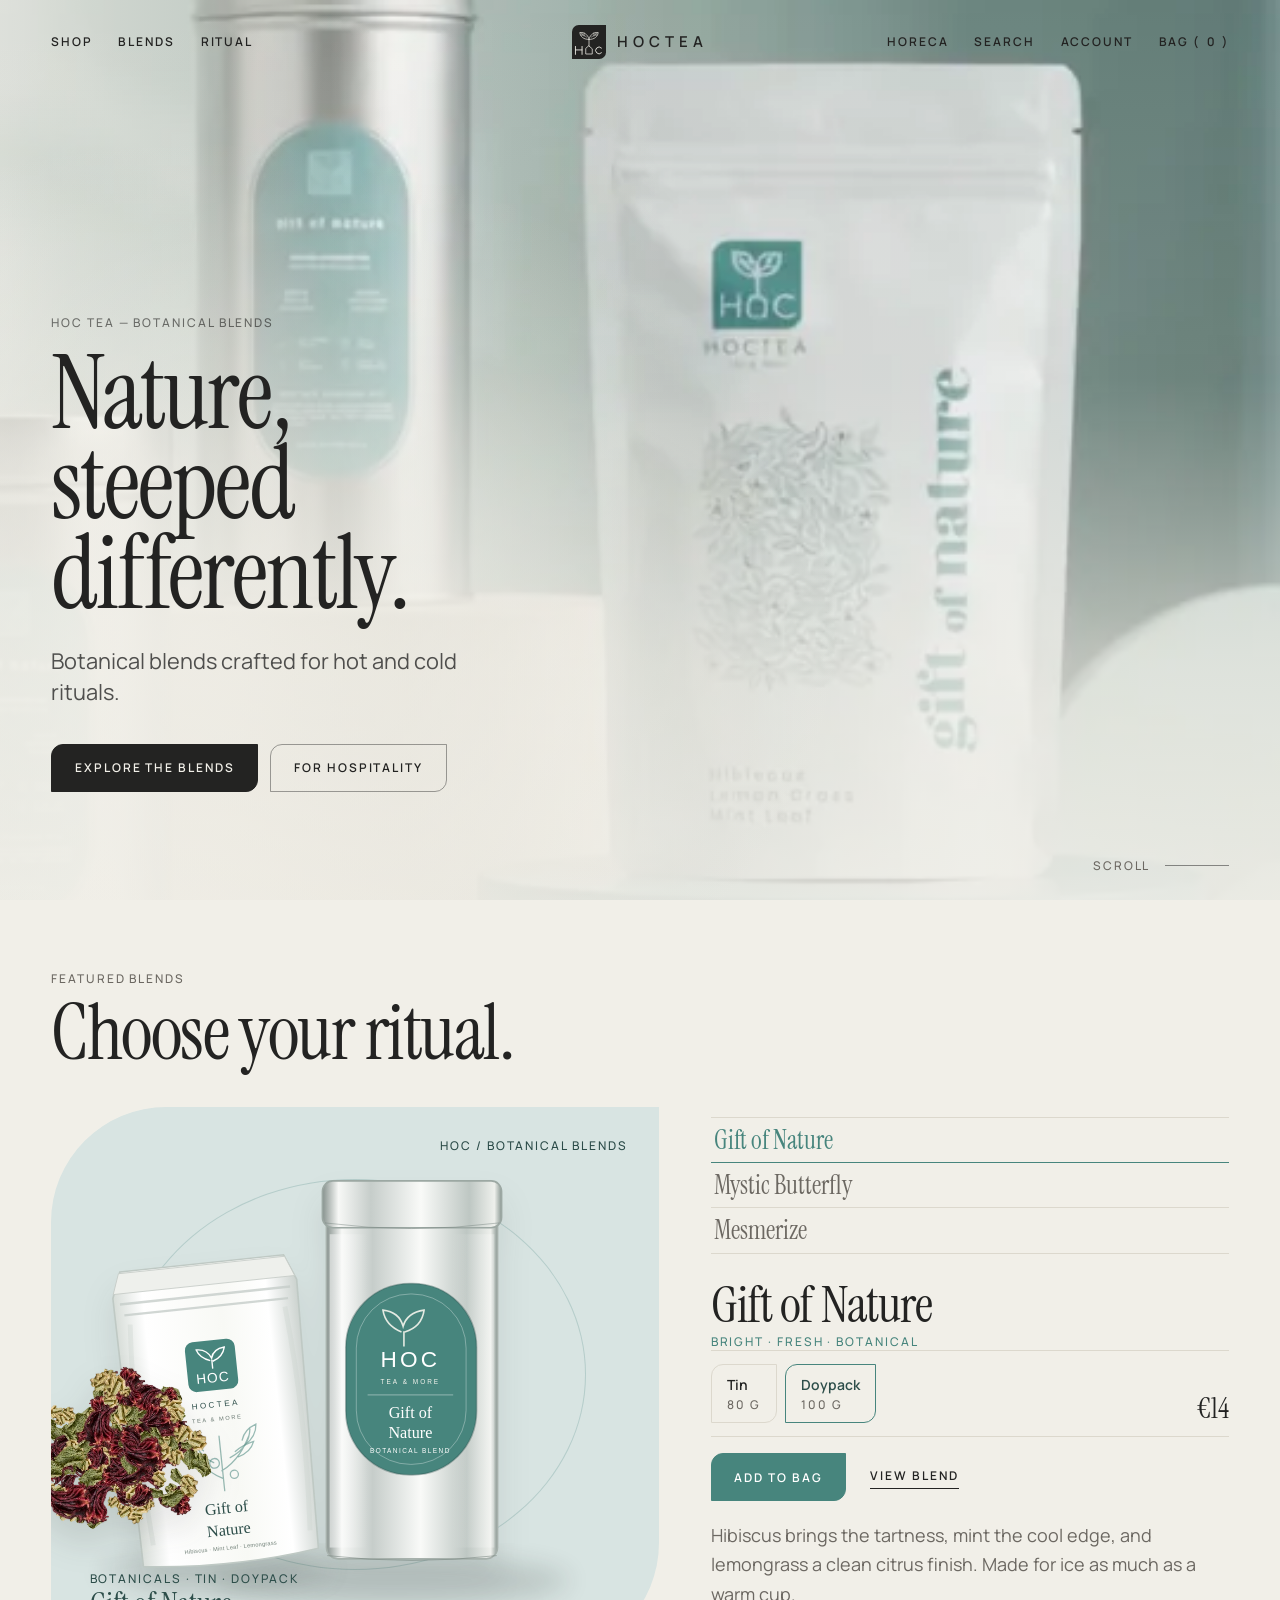
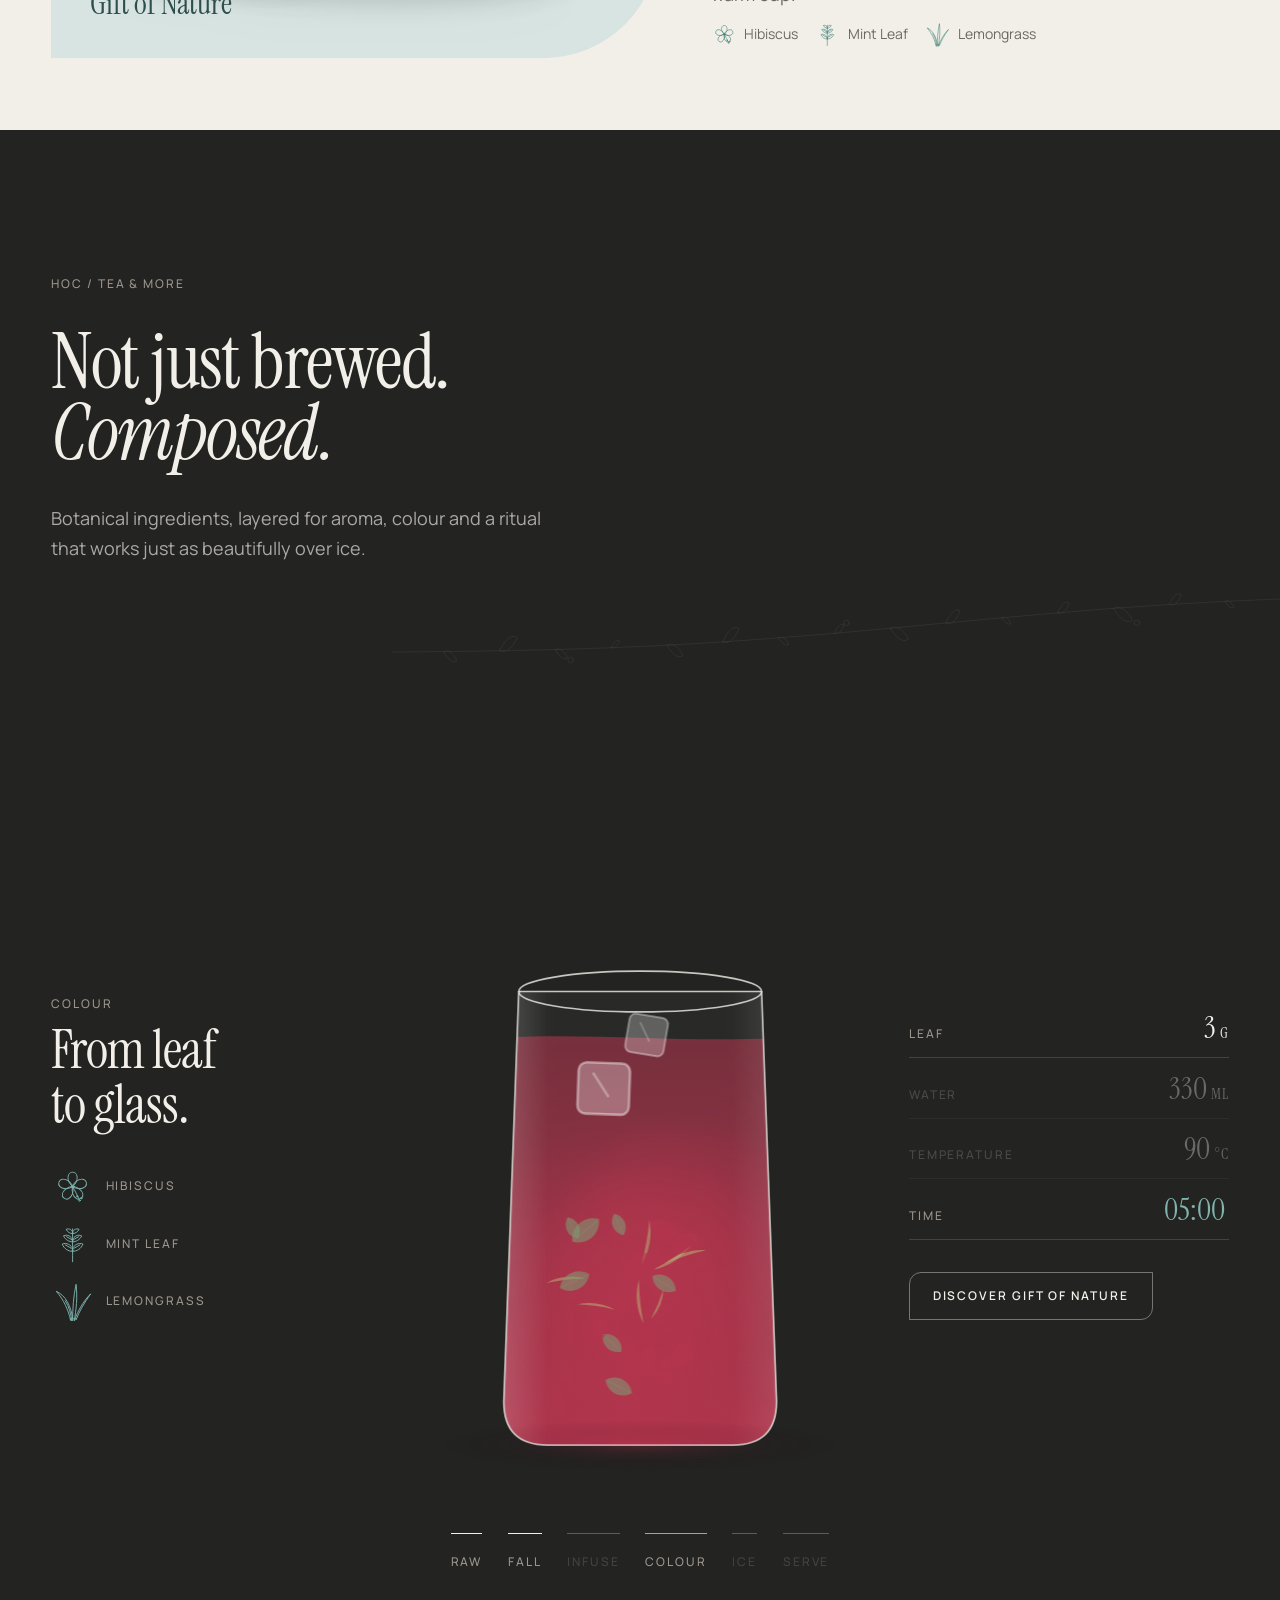
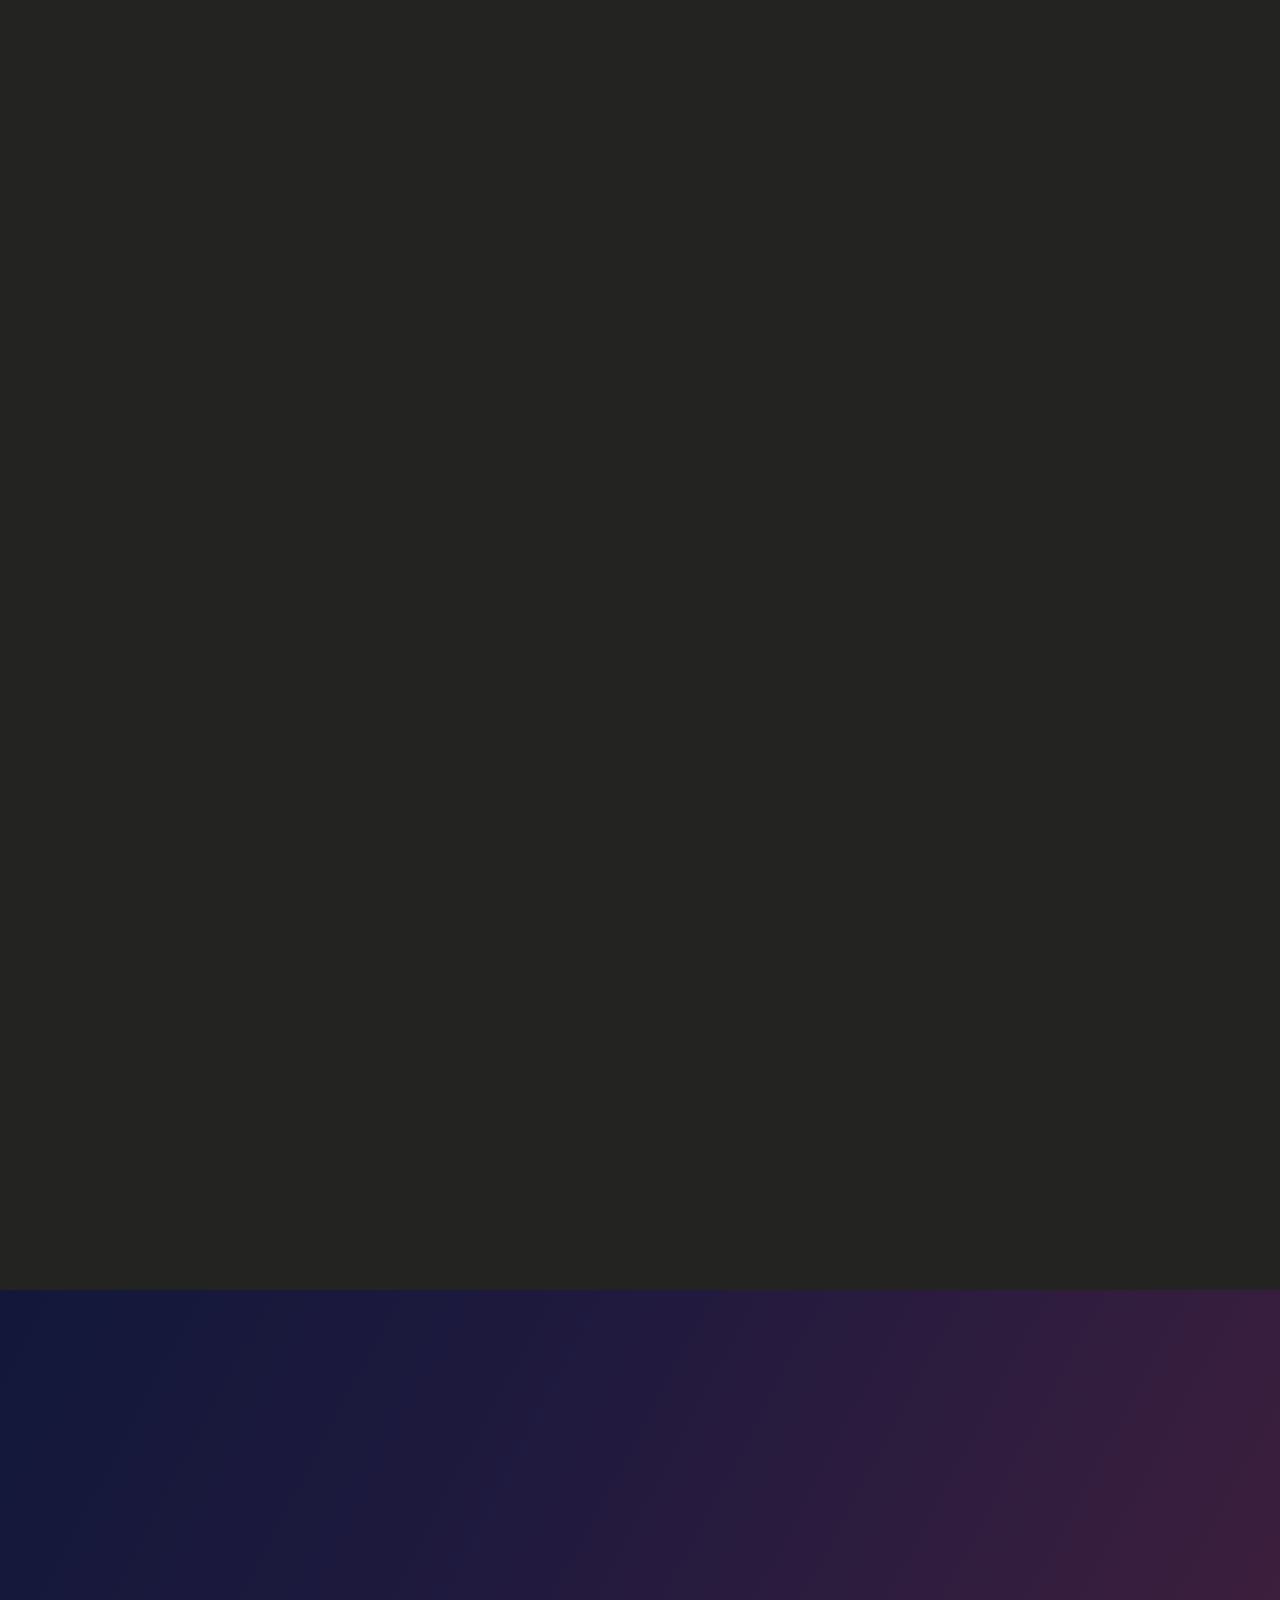
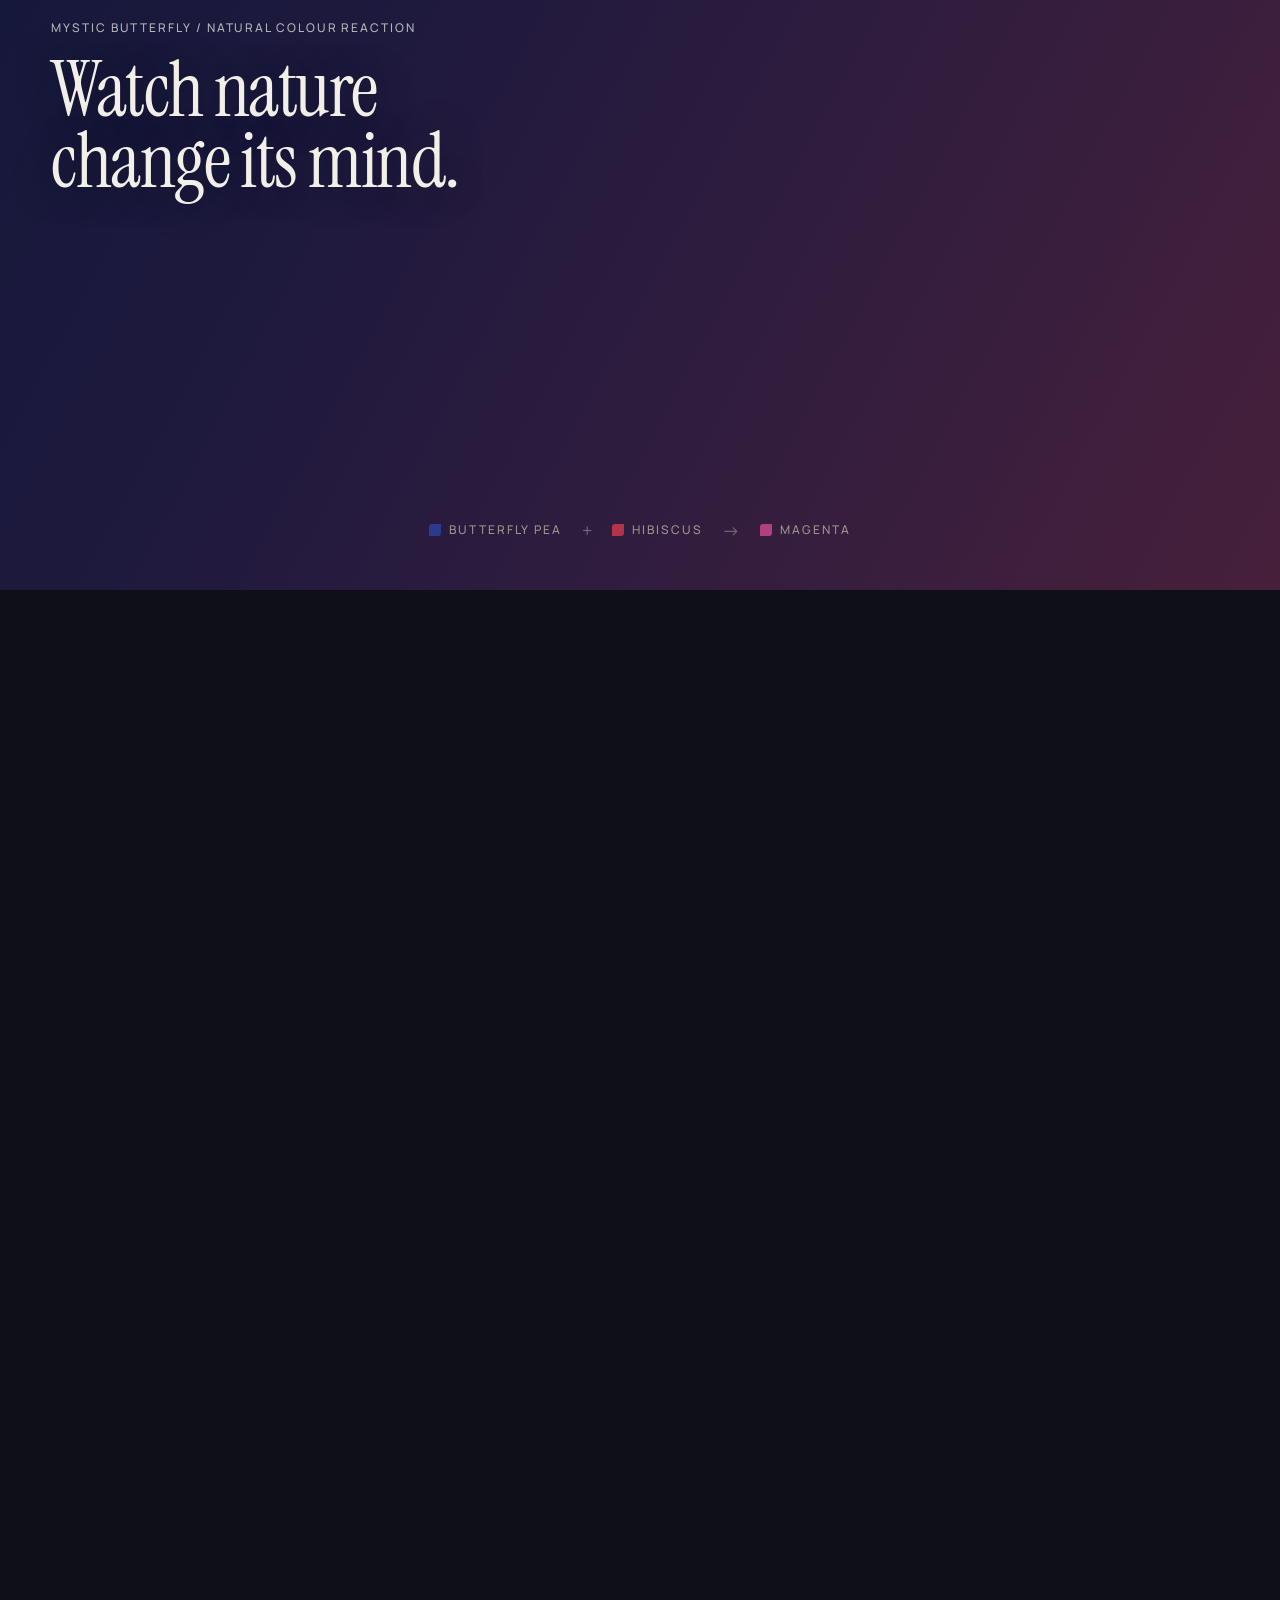
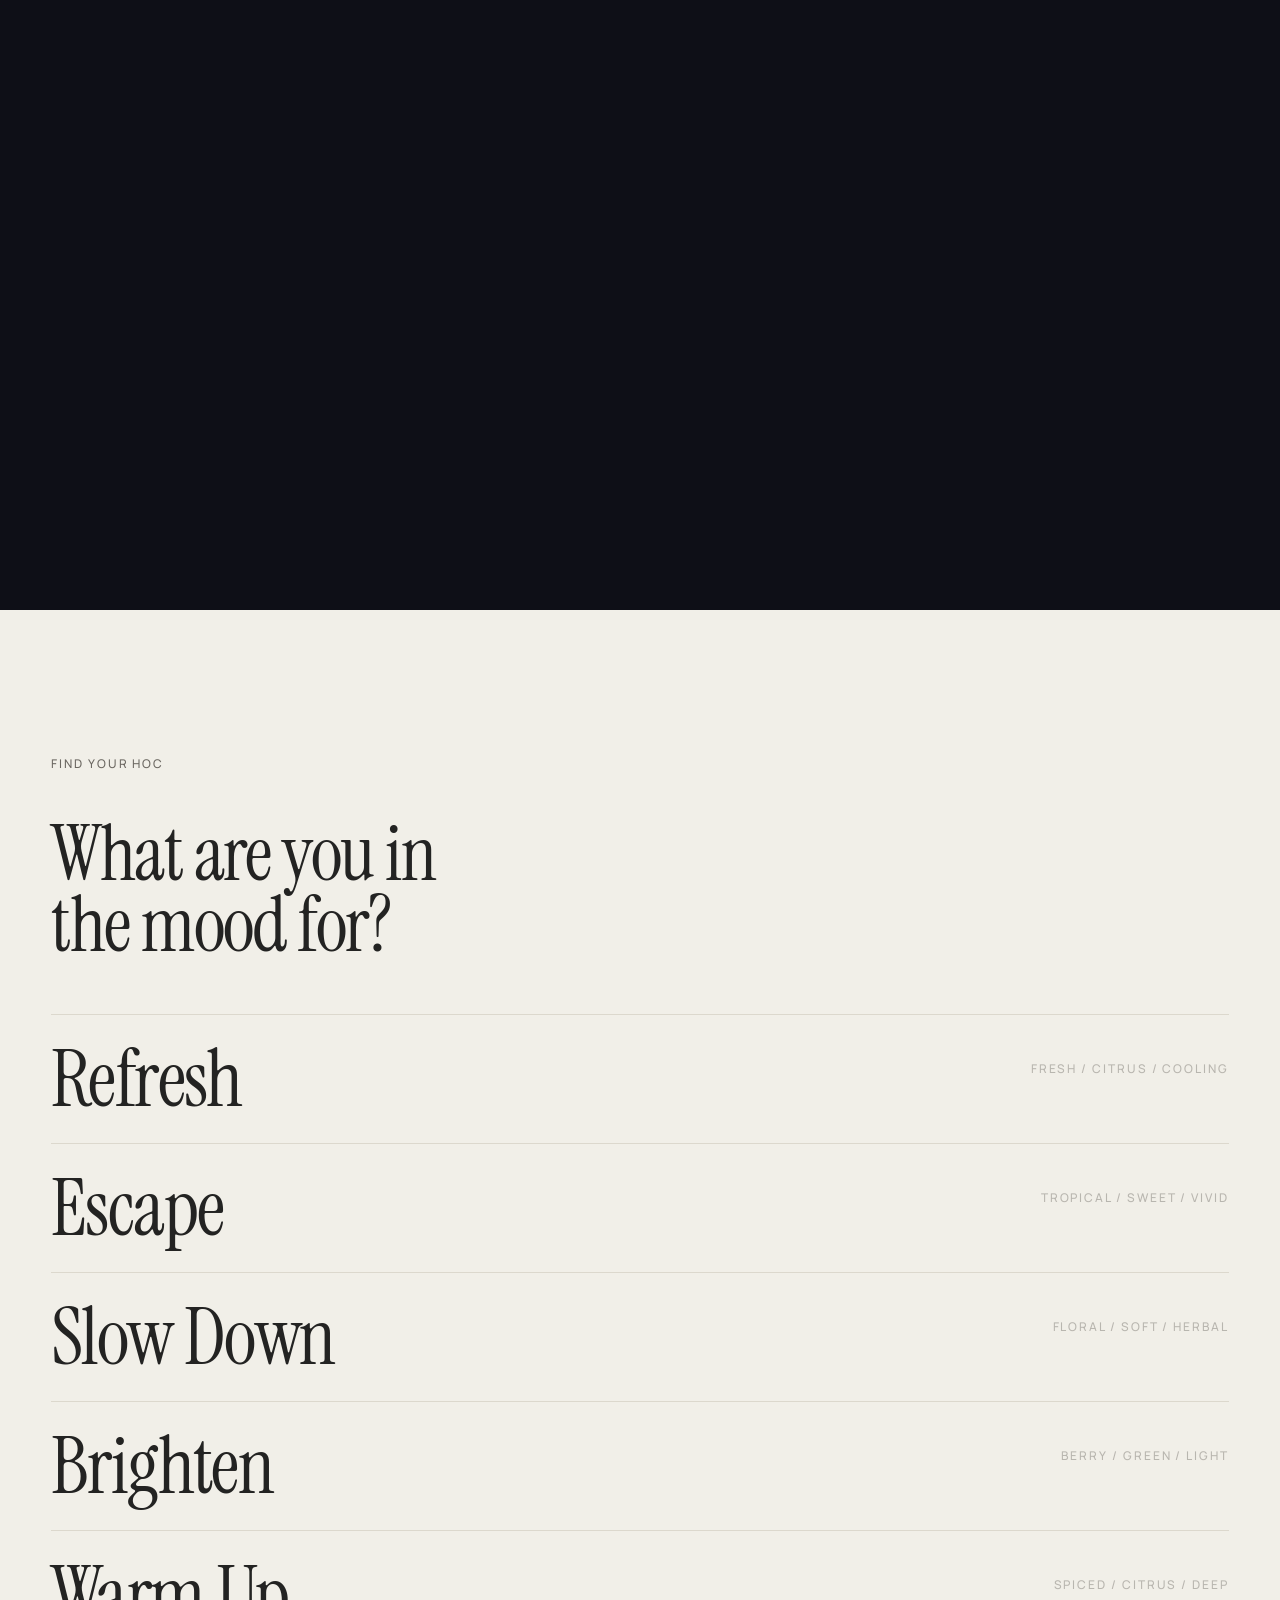
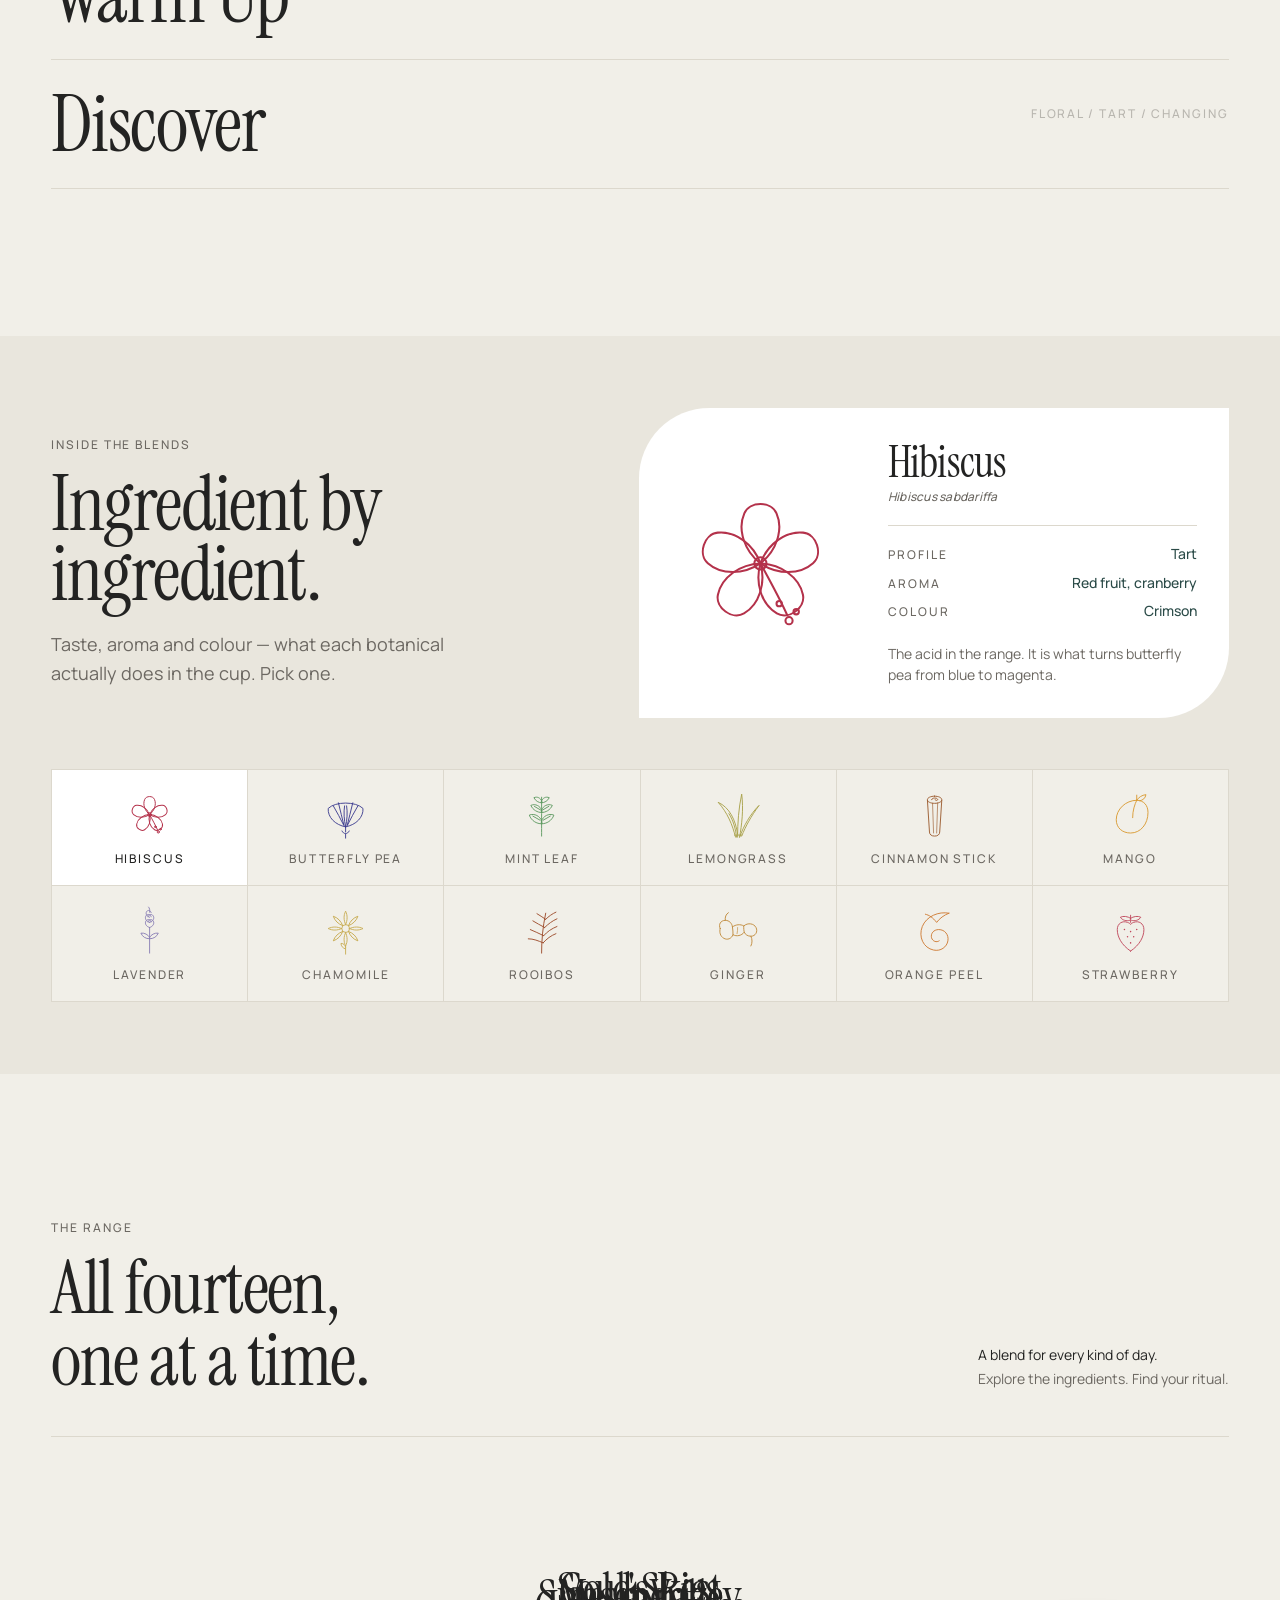
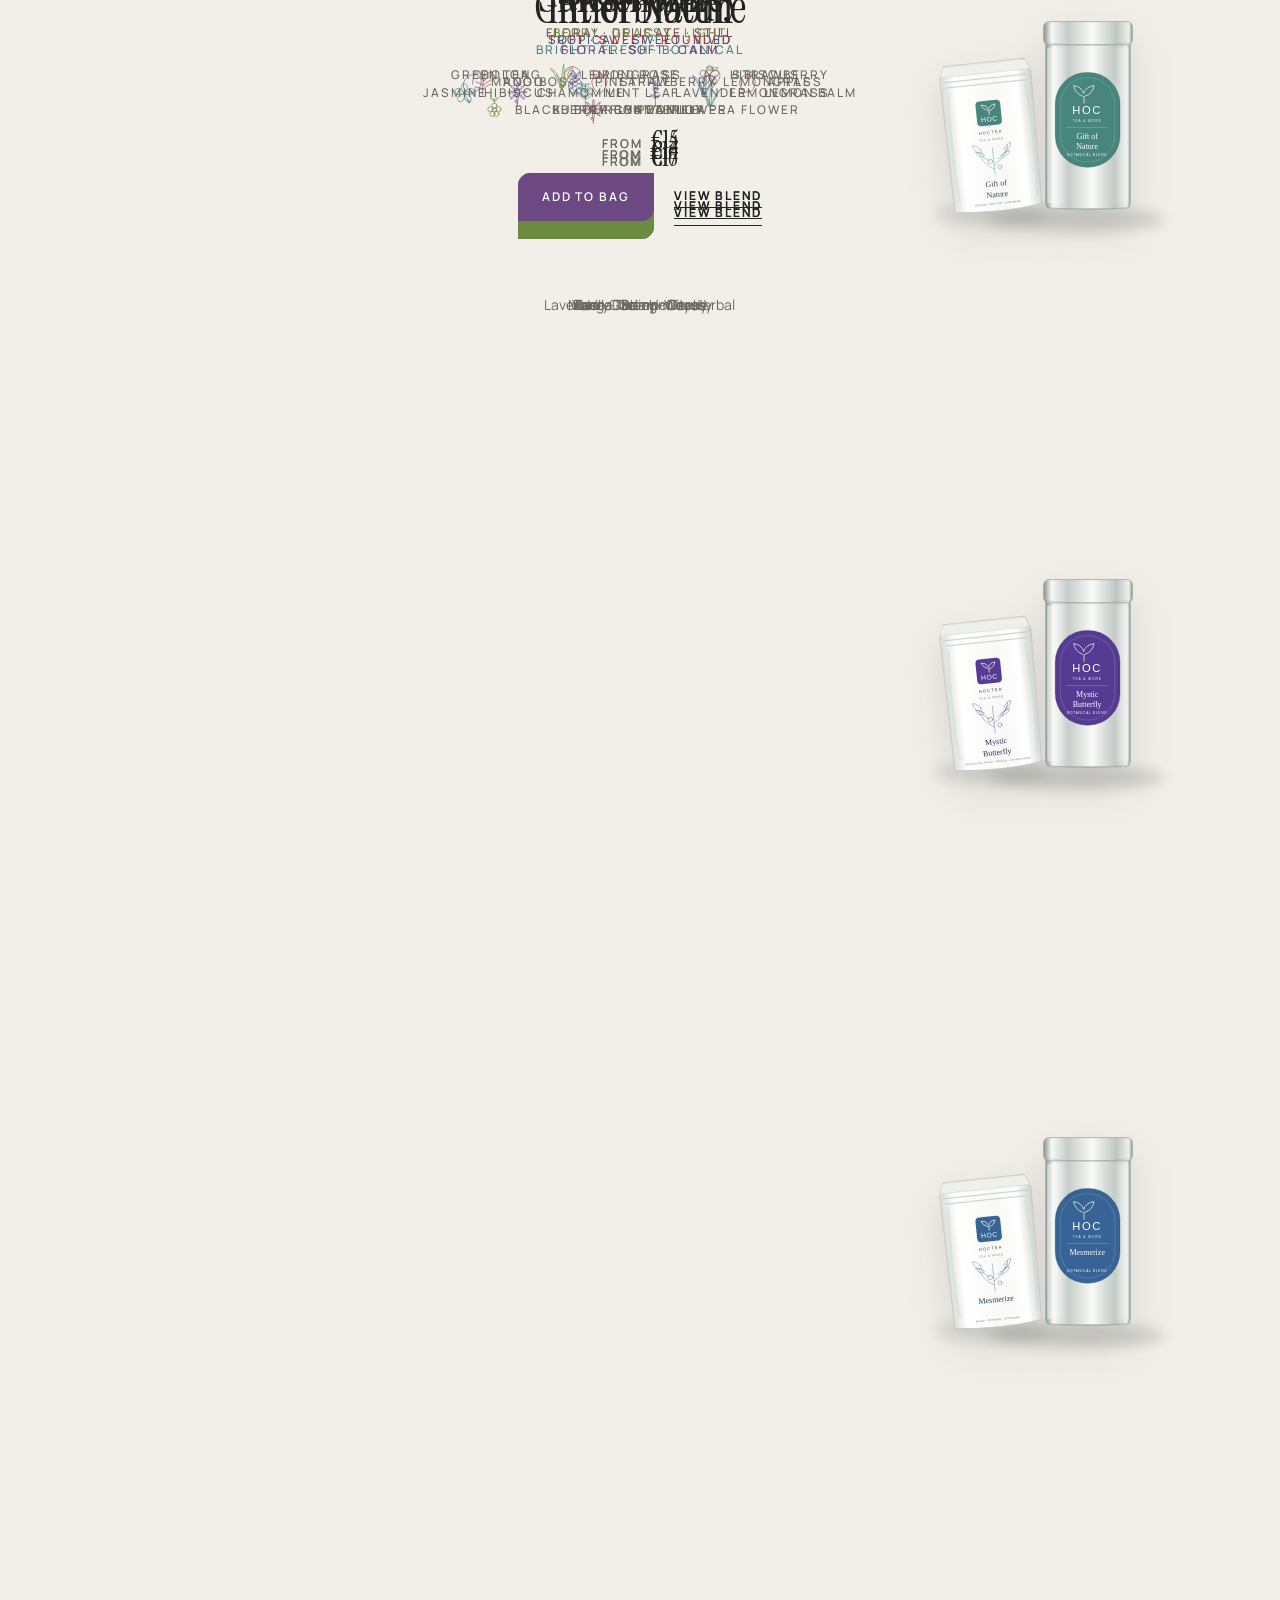
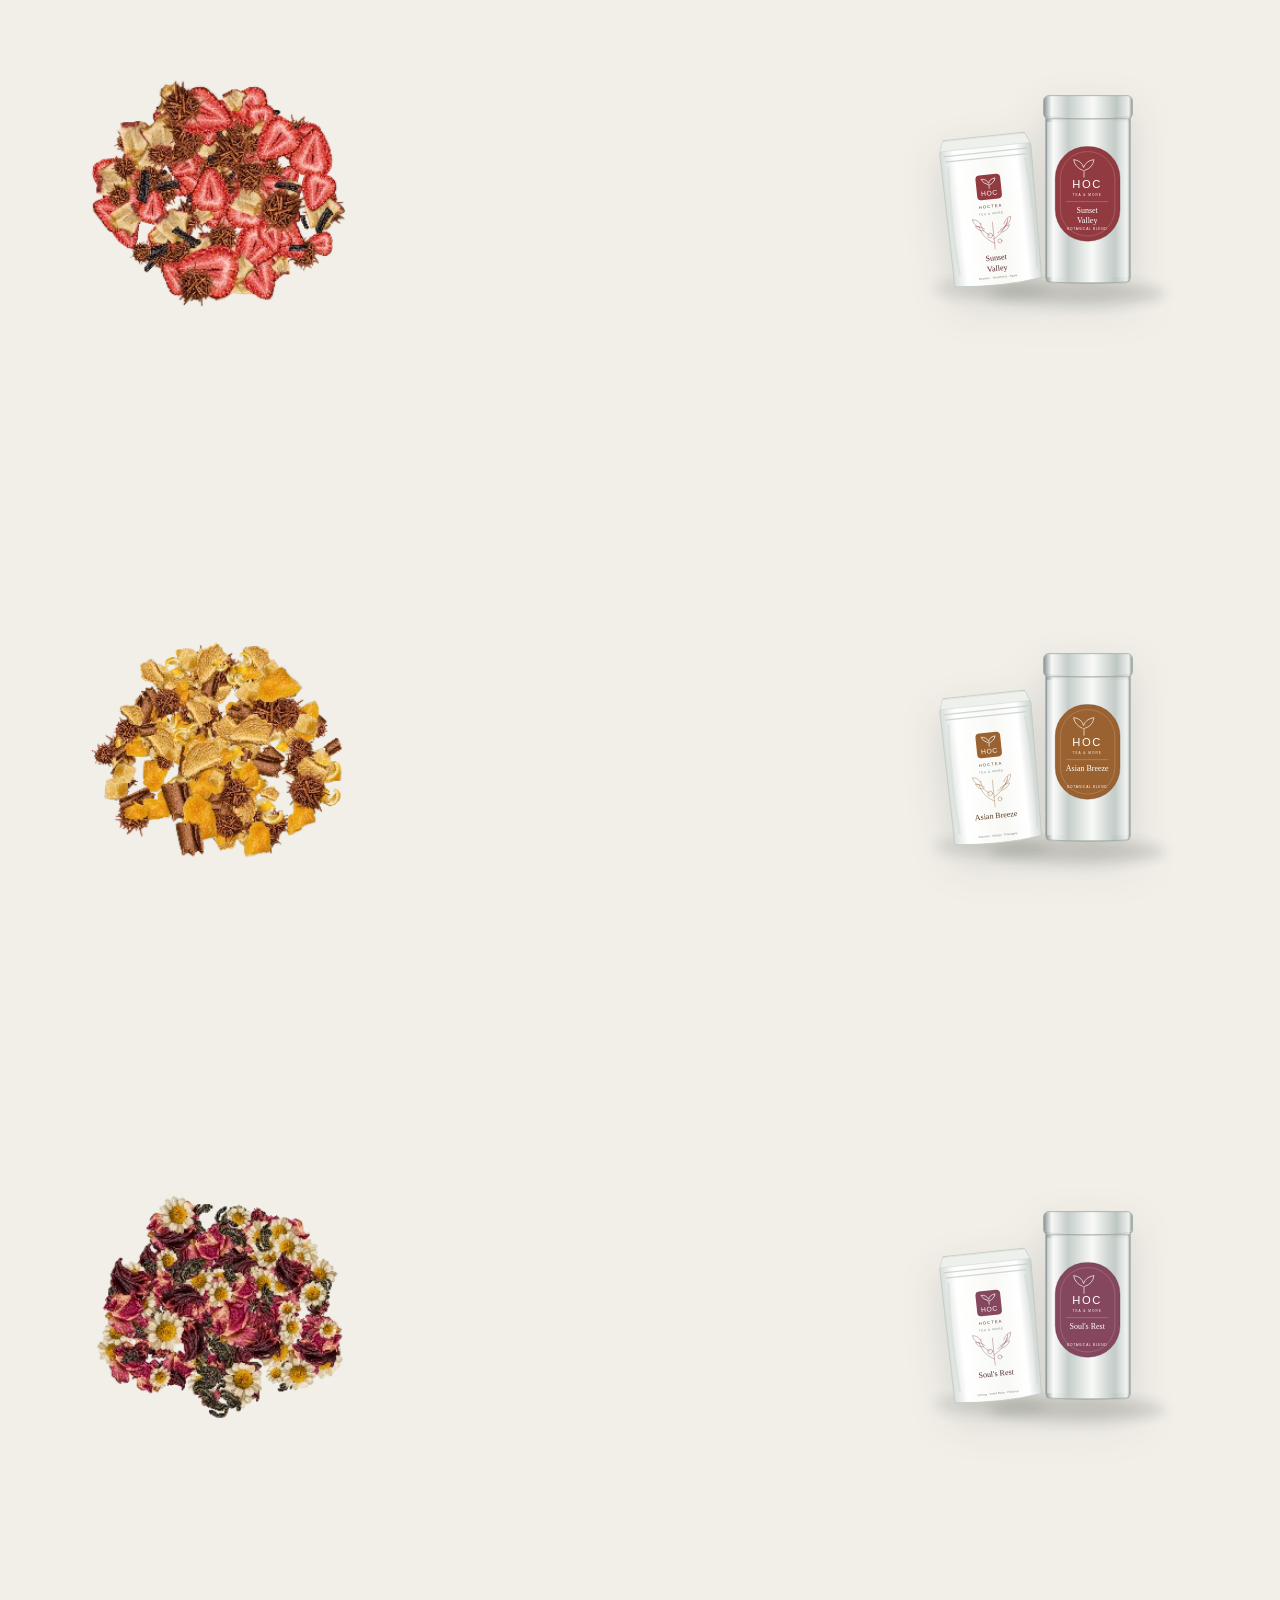
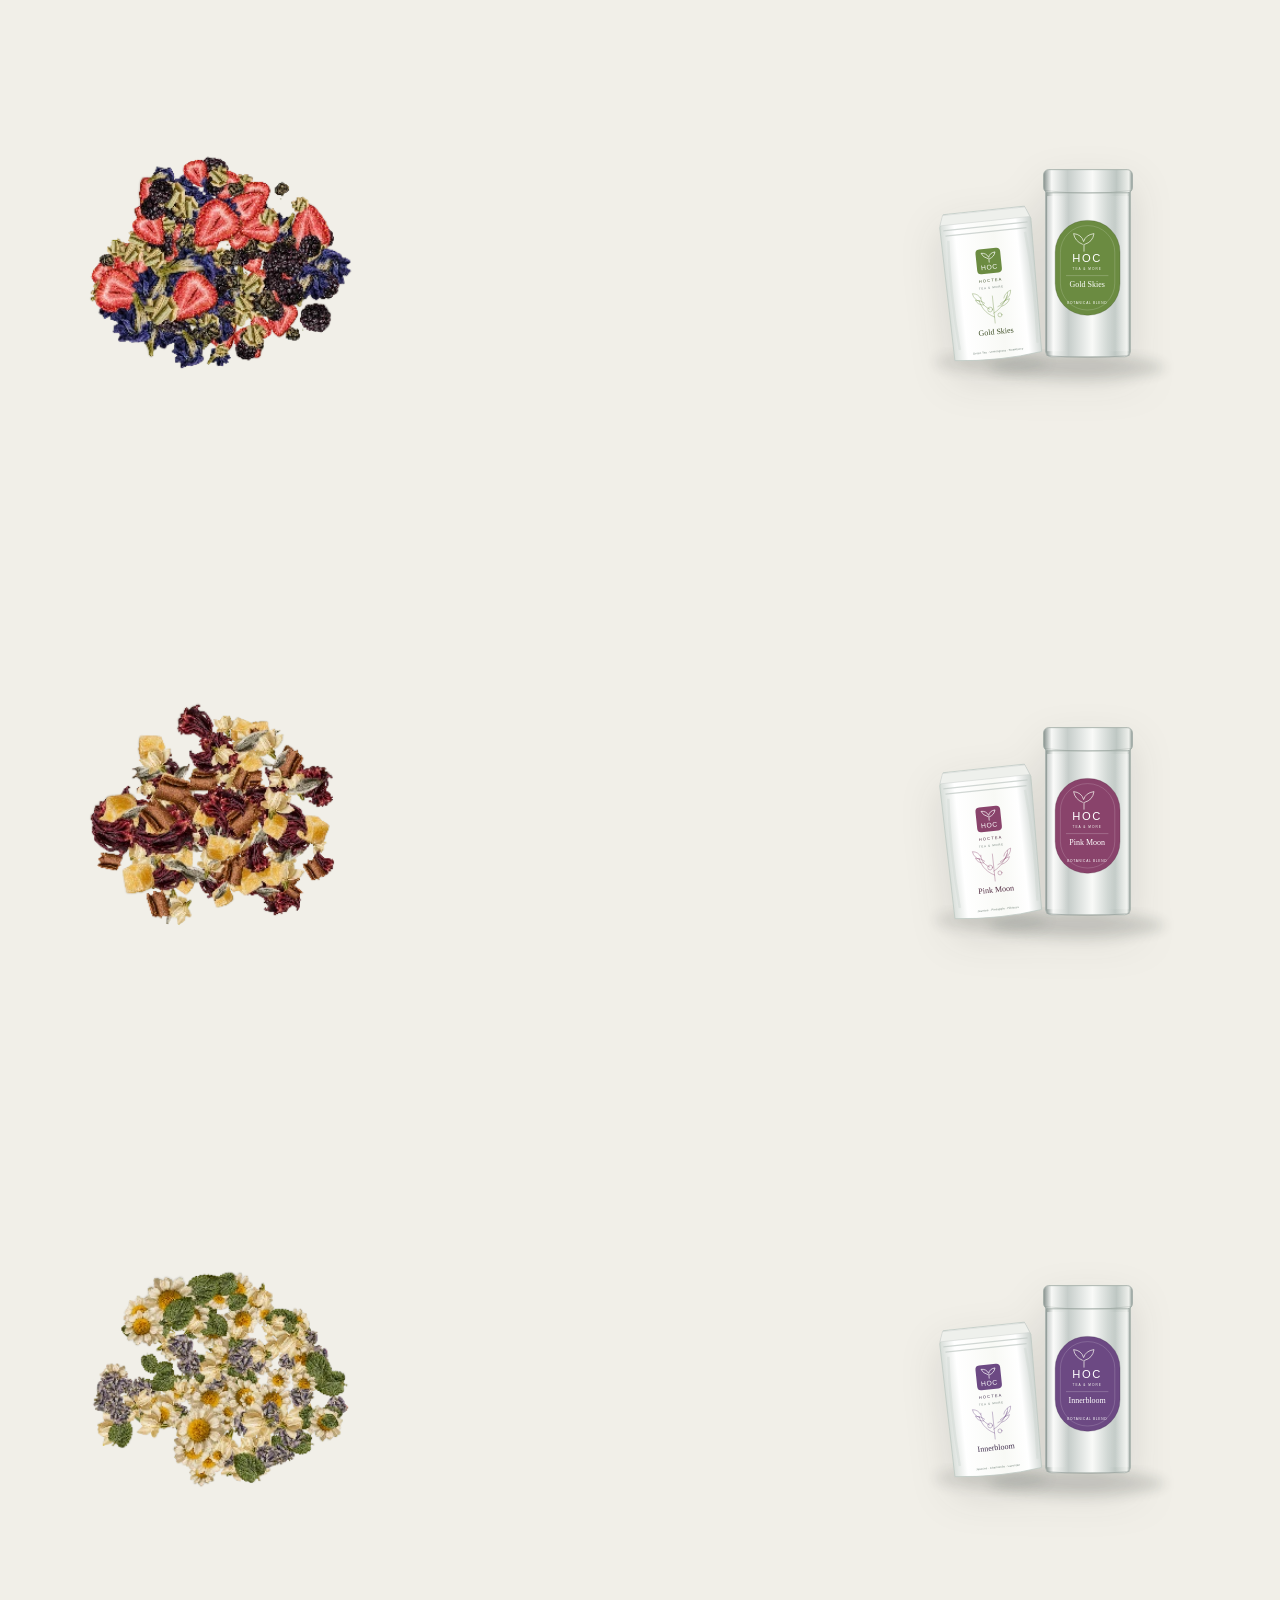
==== commit 590df486: "Refine product packaging and remove decorative blend counters" ====
--- a/index.html
+++ b/index.html
@@ -15,7 +15,7 @@
 <link href="https://fonts.googleapis.com/css2?family=Instrument+Serif:ital@0;1&family=Manrope:wght@400;500;600&display=swap" rel="stylesheet">
 
 <link rel="stylesheet" href="assets/css/hoc-core.css?v=9dc81688f6">
-<link rel="stylesheet" href="assets/css/hoc-sections.css?v=1a8aa80630">
+<link rel="stylesheet" href="assets/css/hoc-sections.css?v=b97754e3f9">
 <script>document.documentElement.classList.add('hoc-js');</script>
 </head>
 <body>
@@ -120,7 +120,7 @@
              data-hoc="featured">
       <div class="hoc-wrap">
         <header class="hoc-featured__head">
-          <p class="hoc-micro"><span class="hoc-index">01</span> / Featured Blends</p>
+          <p class="hoc-micro">Featured Blends</p>
           <h2 class="hoc-display-l" data-split="lines">Choose your ritual.</h2>
         </header>
 
@@ -137,9 +137,10 @@
         srcset="assets/img/pile-gift-of-nature-420.webp?v=6c2828f4b4 420w, assets/img/pile-gift-of-nature-640.webp?v=566a571770 640w, assets/img/pile-gift-of-nature-900.webp?v=ecd68be307 900w"
         sizes="(max-width: 699px) 90vw, (max-width: 1100px) 45vw, 40vw"
         width="640" height="640"
-        alt="Gift of Nature dry botanical blend: Hibiscus, Mint Leaf, Lemongrass"
+        alt=""
         loading="lazy" decoding="async">
-              <span class="hoc-pack__caption"><span class="hoc-micro">DRY BOTANICALS · BLEND 01</span><span>Gift of Nature</span></span>
+              <img class="hoc-pack__duo" src="assets/img/pack-duo-gift-of-nature.svg?v=b1b0dd8bed" width="700" height="640" alt="" loading="lazy" decoding="async">
+              <span class="hoc-pack__caption"><span class="hoc-micro">BOTANICALS · TIN · DOYPACK</span><span>Gift of Nature</span></span>
             </a>
           </li>
           <li class="hoc-pack" data-pack="mystic-butterfly"
@@ -150,9 +151,10 @@
         srcset="assets/img/pile-mystic-butterfly-420.webp?v=8edc1d8317 420w, assets/img/pile-mystic-butterfly-640.webp?v=42e47a9c87 640w, assets/img/pile-mystic-butterfly-900.webp?v=42630e2230 900w"
         sizes="(max-width: 699px) 90vw, (max-width: 1100px) 45vw, 40vw"
         width="640" height="640"
-        alt="Mystic Butterfly dry botanical blend: Butterfly Pea Flower, Hibiscus, Cinnamon Stick"
+        alt=""
         loading="lazy" decoding="async">
-              <span class="hoc-pack__caption"><span class="hoc-micro">DRY BOTANICALS · BLEND 02</span><span>Mystic Butterfly</span></span>
+              <img class="hoc-pack__duo" src="assets/img/pack-duo-mystic-butterfly.svg?v=59b0119bf2" width="700" height="640" alt="" loading="lazy" decoding="async">
+              <span class="hoc-pack__caption"><span class="hoc-micro">BOTANICALS · TIN · DOYPACK</span><span>Mystic Butterfly</span></span>
             </a>
           </li>
           <li class="hoc-pack" data-pack="mesmerize"
@@ -163,9 +165,10 @@
         srcset="assets/img/pile-mesmerize-420.webp?v=a94291ca96 420w, assets/img/pile-mesmerize-640.webp?v=c556801266 640w, assets/img/pile-mesmerize-900.webp?v=3c16522329 900w"
         sizes="(max-width: 699px) 90vw, (max-width: 1100px) 45vw, 40vw"
         width="640" height="640"
-        alt="Mesmerize dry botanical blend: Mango, Pineapple, Lemongrass, Butterfly Pea Flower"
+        alt=""
         loading="lazy" decoding="async">
-              <span class="hoc-pack__caption"><span class="hoc-micro">DRY BOTANICALS · BLEND 03</span><span>Mesmerize</span></span>
+              <img class="hoc-pack__duo" src="assets/img/pack-duo-mesmerize.svg?v=a02d63004e" width="700" height="640" alt="" loading="lazy" decoding="async">
+              <span class="hoc-pack__caption"><span class="hoc-micro">BOTANICALS · TIN · DOYPACK</span><span>Mesmerize</span></span>
             </a>
           </li>
             </ul>
@@ -181,7 +184,6 @@
                       tabindex="0"
                       data-hoc="blend-select" data-blend="gift-of-nature"
                       style="--accent:#47857D;--accent-2:#7FB3AD;--accent-wash:#E0EBEA;--accent-ink:#2D4E4A;--liquid:#B4324B">
-                <span class="hoc-index hoc-micro">01</span>
                 <span class="hoc-selector__name">Gift of Nature</span>
               </button>
             </li>
@@ -191,7 +193,6 @@
                       tabindex="-1"
                       data-hoc="blend-select" data-blend="mystic-butterfly"
                       style="--accent:#553B91;--accent-2:#8A75BD;--accent-wash:#E2DEED;--accent-ink:#342654;--liquid:#2B3A8F">
-                <span class="hoc-index hoc-micro">02</span>
                 <span class="hoc-selector__name">Mystic Butterfly</span>
               </button>
             </li>
@@ -201,7 +202,6 @@
                       tabindex="-1"
                       data-hoc="blend-select" data-blend="mesmerize"
                       style="--accent:#376395;--accent-2:#7196C1;--accent-wash:#DDE5EE;--accent-ink:#243C57;--liquid:#2F62A8">
-                <span class="hoc-index hoc-micro">03</span>
                 <span class="hoc-selector__name">Mesmerize</span>
               </button>
             </li>
@@ -340,7 +340,7 @@
           <div class="hoc-wrap hoc-l2g__inner">
 
             <div class="hoc-l2g__col hoc-l2g__col--left">
-              <p class="hoc-micro"><span class="hoc-index" data-hoc="l2g-num">01</span> /
+              <p class="hoc-micro">
                 <span data-hoc="l2g-label">Raw</span></p>
               <h2 class="hoc-title hoc-l2g__title">From leaf<br>to glass.</h2>
               <ul class="hoc-l2g__ings">
@@ -392,21 +392,21 @@
         <article class="hoc-l2gm" data-progress="0.12">
           <div class="hoc-l2gm__glass"><canvas data-hoc="l2g-mcanvas" aria-hidden="true"></canvas></div>
           <div class="hoc-l2gm__copy">
-            <p class="hoc-micro"><span class="hoc-index">01</span> / Raw</p>
+            <p class="hoc-micro">Raw</p>
             <p class="hoc-body">Three grams of hibiscus, mint leaf and lemongrass. Dry, whole, unground.</p>
           </div>
         </article>
         <article class="hoc-l2gm" data-progress="0.55">
           <div class="hoc-l2gm__glass"><canvas data-hoc="l2g-mcanvas" aria-hidden="true"></canvas></div>
           <div class="hoc-l2gm__copy">
-            <p class="hoc-micro"><span class="hoc-index">02</span> / Brew</p>
+            <p class="hoc-micro">Brew</p>
             <p class="hoc-body">330 ml at 90 °C. The hibiscus goes first, and the water turns.</p>
           </div>
         </article>
         <article class="hoc-l2gm" data-progress="0.97">
           <div class="hoc-l2gm__glass"><canvas data-hoc="l2g-mcanvas" aria-hidden="true"></canvas></div>
           <div class="hoc-l2gm__copy">
-            <p class="hoc-micro"><span class="hoc-index">03</span> / Serve</p>
+            <p class="hoc-micro">Serve</p>
             <p class="hoc-body">Five minutes, then ice. It holds its colour all the way down.</p>
           </div>
         </article>
@@ -459,13 +459,7 @@
             </button>
             <div class="hoc-mood__reveal" id="mood-refresh" data-hoc="mood-panel">
               <div class="hoc-mood__pack hoc-shape">
-                <img
-        src="assets/img/pack-gift-of-nature-640.webp?v=f2862797c3"
-        srcset="assets/img/pack-gift-of-nature-420.webp?v=9b51650d20 420w, assets/img/pack-gift-of-nature-640.webp?v=f2862797c3 640w, assets/img/pack-gift-of-nature-900.webp?v=9f23da778d 900w, assets/img/pack-gift-of-nature-1200.webp?v=46f5374fad 1200w"
-        sizes="(max-width: 767px) 60vw, 20vw"
-        width="900" height="1422"
-        alt="Gift of Nature"
-        loading="lazy" decoding="async">
+                <img class="" src="assets/img/pack-duo-gift-of-nature.svg?v=b1b0dd8bed" width="700" height="640" alt="Gift of Nature tin and doypack" loading="lazy" decoding="async">
               </div>
               <div class="hoc-mood__info">
                 <p class="hoc-micro hoc-micro--accent">Bright · Fresh · Botanical</p>
@@ -486,13 +480,7 @@
             </button>
             <div class="hoc-mood__reveal" id="mood-escape" data-hoc="mood-panel">
               <div class="hoc-mood__pack hoc-shape">
-                <img
-        src="assets/img/pack-mesmerize-640.webp?v=7c41fc0dca"
-        srcset="assets/img/pack-mesmerize-420.webp?v=8ec970ffcf 420w, assets/img/pack-mesmerize-640.webp?v=7c41fc0dca 640w, assets/img/pack-mesmerize-900.webp?v=2009b362b5 900w, assets/img/pack-mesmerize-1200.webp?v=e1e6fd2fa8 1200w"
-        sizes="(max-width: 767px) 60vw, 20vw"
-        width="900" height="1422"
-        alt="Mesmerize"
-        loading="lazy" decoding="async">
+                <img class="" src="assets/img/pack-duo-mesmerize.svg?v=a02d63004e" width="700" height="640" alt="Mesmerize tin and doypack" loading="lazy" decoding="async">
               </div>
               <div class="hoc-mood__info">
                 <p class="hoc-micro hoc-micro--accent">Tropical · Sweet · Vivid</p>
@@ -513,13 +501,7 @@
             </button>
             <div class="hoc-mood__reveal" id="mood-slow-down" data-hoc="mood-panel">
               <div class="hoc-mood__pack hoc-shape">
-                <img
-        src="assets/img/pack-innerbloom-640.webp?v=2a510f6206"
-        srcset="assets/img/pack-innerbloom-420.webp?v=5093b02764 420w, assets/img/pack-innerbloom-640.webp?v=2a510f6206 640w, assets/img/pack-innerbloom-900.webp?v=18a4ce93a3 900w, assets/img/pack-innerbloom-1200.webp?v=bdd16e3df3 1200w"
-        sizes="(max-width: 767px) 60vw, 20vw"
-        width="900" height="1422"
-        alt="Innerbloom"
-        loading="lazy" decoding="async">
+                <img class="" src="assets/img/pack-duo-innerbloom.svg?v=c14239b605" width="700" height="640" alt="Innerbloom tin and doypack" loading="lazy" decoding="async">
               </div>
               <div class="hoc-mood__info">
                 <p class="hoc-micro hoc-micro--accent">Floral · Soft · Calm</p>
@@ -540,13 +522,7 @@
             </button>
             <div class="hoc-mood__reveal" id="mood-brighten" data-hoc="mood-panel">
               <div class="hoc-mood__pack hoc-shape">
-                <img
-        src="assets/img/pack-gold-skies-640.webp?v=d9113171e2"
-        srcset="assets/img/pack-gold-skies-420.webp?v=71865a59f8 420w, assets/img/pack-gold-skies-640.webp?v=d9113171e2 640w, assets/img/pack-gold-skies-900.webp?v=0fa6fe3add 900w, assets/img/pack-gold-skies-1200.webp?v=20d58d312c 1200w"
-        sizes="(max-width: 767px) 60vw, 20vw"
-        width="900" height="1422"
-        alt="Gold Skies"
-        loading="lazy" decoding="async">
+                <img class="" src="assets/img/pack-duo-gold-skies.svg?v=8f92f4b204" width="700" height="640" alt="Gold Skies tin and doypack" loading="lazy" decoding="async">
               </div>
               <div class="hoc-mood__info">
                 <p class="hoc-micro hoc-micro--accent">Berry · Grassy · Light</p>
@@ -567,13 +543,7 @@
             </button>
             <div class="hoc-mood__reveal" id="mood-warm-up" data-hoc="mood-panel">
               <div class="hoc-mood__pack hoc-shape">
-                <img
-        src="assets/img/pack-winter-tale-640.webp?v=8d0788afd7"
-        srcset="assets/img/pack-winter-tale-420.webp?v=429d16de44 420w, assets/img/pack-winter-tale-640.webp?v=8d0788afd7 640w, assets/img/pack-winter-tale-900.webp?v=631c41d23e 900w, assets/img/pack-winter-tale-1200.webp?v=c9d2d98322 1200w"
-        sizes="(max-width: 767px) 60vw, 20vw"
-        width="900" height="1422"
-        alt="Winter Tale"
-        loading="lazy" decoding="async">
+                <img class="" src="assets/img/pack-duo-winter-tale.svg?v=a8dc642507" width="700" height="640" alt="Winter Tale tin and doypack" loading="lazy" decoding="async">
               </div>
               <div class="hoc-mood__info">
                 <p class="hoc-micro hoc-micro--accent">Spiced · Citrus · Warming</p>
@@ -594,13 +564,7 @@
             </button>
             <div class="hoc-mood__reveal" id="mood-discover" data-hoc="mood-panel">
               <div class="hoc-mood__pack hoc-shape">
-                <img
-        src="assets/img/pack-mystic-butterfly-640.webp?v=e12f5e7c58"
-        srcset="assets/img/pack-mystic-butterfly-420.webp?v=df7d0e2059 420w, assets/img/pack-mystic-butterfly-640.webp?v=e12f5e7c58 640w, assets/img/pack-mystic-butterfly-900.webp?v=1d3d99960f 900w, assets/img/pack-mystic-butterfly-1200.webp?v=fc3c9650e9 1200w"
-        sizes="(max-width: 767px) 60vw, 20vw"
-        width="900" height="1422"
-        alt="Mystic Butterfly"
-        loading="lazy" decoding="async">
+                <img class="" src="assets/img/pack-duo-mystic-butterfly.svg?v=59b0119bf2" width="700" height="640" alt="Mystic Butterfly tin and doypack" loading="lazy" decoding="async">
               </div>
               <div class="hoc-mood__info">
                 <p class="hoc-micro hoc-micro--accent">Floral · Tart · Transforming</p>
@@ -771,13 +735,7 @@
         alt="Gift of Nature — loose blend: Hibiscus, Mint Leaf, Lemongrass"
         loading="lazy" decoding="async">
             </div>
-            <div class="hoc-range__mobile-pack"><img
-        src="assets/img/pack-gift-of-nature-640.webp?v=f2862797c3"
-        srcset="assets/img/pack-gift-of-nature-420.webp?v=9b51650d20 420w, assets/img/pack-gift-of-nature-640.webp?v=f2862797c3 640w, assets/img/pack-gift-of-nature-900.webp?v=9f23da778d 900w, assets/img/pack-gift-of-nature-1200.webp?v=46f5374fad 1200w"
-        sizes="(max-width: 899px) 34vw, 1px"
-        width="900" height="1422"
-        alt="Gift of Nature pack"
-        loading="lazy" decoding="async"></div>
+            <div class="hoc-range__mobile-pack"><img class="" src="assets/img/pack-duo-gift-of-nature.svg?v=b1b0dd8bed" width="700" height="640" alt="Gift of Nature tin and doypack" loading="lazy" decoding="async"></div>
             <!-- Mobile only. There is no sticky centre panel below 900px, so
                  each blend carries its own copy and the section becomes a
                  plain stack (§44). -->
@@ -803,13 +761,7 @@
         alt="Mystic Butterfly — loose blend: Butterfly Pea Flower, Hibiscus, Cinnamon Stick"
         loading="lazy" decoding="async">
             </div>
-            <div class="hoc-range__mobile-pack"><img
-        src="assets/img/pack-mystic-butterfly-640.webp?v=e12f5e7c58"
-        srcset="assets/img/pack-mystic-butterfly-420.webp?v=df7d0e2059 420w, assets/img/pack-mystic-butterfly-640.webp?v=e12f5e7c58 640w, assets/img/pack-mystic-butterfly-900.webp?v=1d3d99960f 900w, assets/img/pack-mystic-butterfly-1200.webp?v=fc3c9650e9 1200w"
-        sizes="(max-width: 899px) 34vw, 1px"
-        width="900" height="1422"
-        alt="Mystic Butterfly pack"
-        loading="lazy" decoding="async"></div>
+            <div class="hoc-range__mobile-pack"><img class="" src="assets/img/pack-duo-mystic-butterfly.svg?v=59b0119bf2" width="700" height="640" alt="Mystic Butterfly tin and doypack" loading="lazy" decoding="async"></div>
             <!-- Mobile only. There is no sticky centre panel below 900px, so
                  each blend carries its own copy and the section becomes a
                  plain stack (§44). -->
@@ -835,13 +787,7 @@
         alt="Mesmerize — loose blend: Mango, Pineapple, Lemongrass, Butterfly Pea Flower"
         loading="lazy" decoding="async">
             </div>
-            <div class="hoc-range__mobile-pack"><img
-        src="assets/img/pack-mesmerize-640.webp?v=7c41fc0dca"
-        srcset="assets/img/pack-mesmerize-420.webp?v=8ec970ffcf 420w, assets/img/pack-mesmerize-640.webp?v=7c41fc0dca 640w, assets/img/pack-mesmerize-900.webp?v=2009b362b5 900w, assets/img/pack-mesmerize-1200.webp?v=e1e6fd2fa8 1200w"
-        sizes="(max-width: 899px) 34vw, 1px"
-        width="900" height="1422"
-        alt="Mesmerize pack"
-        loading="lazy" decoding="async"></div>
+            <div class="hoc-range__mobile-pack"><img class="" src="assets/img/pack-duo-mesmerize.svg?v=a02d63004e" width="700" height="640" alt="Mesmerize tin and doypack" loading="lazy" decoding="async"></div>
             <!-- Mobile only. There is no sticky centre panel below 900px, so
                  each blend carries its own copy and the section becomes a
                  plain stack (§44). -->
@@ -867,13 +813,7 @@
         alt="Sunset Valley — loose blend: Rooibos, Strawberry, Apple, Bourbon Vanilla"
         loading="lazy" decoding="async">
             </div>
-            <div class="hoc-range__mobile-pack"><img
-        src="assets/img/pack-sunset-valley-640.webp?v=fafb68c9e0"
-        srcset="assets/img/pack-sunset-valley-420.webp?v=a5fb176613 420w, assets/img/pack-sunset-valley-640.webp?v=fafb68c9e0 640w, assets/img/pack-sunset-valley-900.webp?v=51dab6be42 900w, assets/img/pack-sunset-valley-1200.webp?v=2cd4913928 1200w"
-        sizes="(max-width: 899px) 34vw, 1px"
-        width="900" height="1422"
-        alt="Sunset Valley pack"
-        loading="lazy" decoding="async"></div>
+            <div class="hoc-range__mobile-pack"><img class="" src="assets/img/pack-duo-sunset-valley.svg?v=2b1dcef6f1" width="700" height="640" alt="Sunset Valley tin and doypack" loading="lazy" decoding="async"></div>
             <!-- Mobile only. There is no sticky centre panel below 900px, so
                  each blend carries its own copy and the section becomes a
                  plain stack (§44). -->
@@ -899,13 +839,7 @@
         alt="Asian Breeze — loose blend: Rooibos, Mango, Pineapple, Dried Ginger, Cinnamon Stick, Lemon Peel"
         loading="lazy" decoding="async">
             </div>
-            <div class="hoc-range__mobile-pack"><img
-        src="assets/img/pack-asian-breeze-640.webp?v=5ff928b057"
-        srcset="assets/img/pack-asian-breeze-420.webp?v=640d2f8f0e 420w, assets/img/pack-asian-breeze-640.webp?v=5ff928b057 640w, assets/img/pack-asian-breeze-900.webp?v=72fdaefdef 900w, assets/img/pack-asian-breeze-1200.webp?v=5d3a80d105 1200w"
-        sizes="(max-width: 899px) 34vw, 1px"
-        width="900" height="1422"
-        alt="Asian Breeze pack"
-        loading="lazy" decoding="async"></div>
+            <div class="hoc-range__mobile-pack"><img class="" src="assets/img/pack-duo-asian-breeze.svg?v=5d4d95d2a2" width="700" height="640" alt="Asian Breeze tin and doypack" loading="lazy" decoding="async"></div>
             <!-- Mobile only. There is no sticky centre panel below 900px, so
                  each blend carries its own copy and the section becomes a
                  plain stack (§44). -->
@@ -931,13 +865,7 @@
         alt="Soul's Rest — loose blend: Oolong, Dried Rose, Hibiscus, Chamomile"
         loading="lazy" decoding="async">
             </div>
-            <div class="hoc-range__mobile-pack"><img
-        src="assets/img/pack-souls-rest-640.webp?v=16ce68b50f"
-        srcset="assets/img/pack-souls-rest-420.webp?v=159b1d2257 420w, assets/img/pack-souls-rest-640.webp?v=16ce68b50f 640w, assets/img/pack-souls-rest-900.webp?v=d2e3429f07 900w, assets/img/pack-souls-rest-1200.webp?v=64de53f207 1200w"
-        sizes="(max-width: 899px) 34vw, 1px"
-        width="900" height="1422"
-        alt="Soul's Rest pack"
-        loading="lazy" decoding="async"></div>
+            <div class="hoc-range__mobile-pack"><img class="" src="assets/img/pack-duo-souls-rest.svg?v=c3922076d9" width="700" height="640" alt="Soul's Rest tin and doypack" loading="lazy" decoding="async"></div>
             <!-- Mobile only. There is no sticky centre panel below 900px, so
                  each blend carries its own copy and the section becomes a
                  plain stack (§44). -->
@@ -963,13 +891,7 @@
         alt="Gold Skies — loose blend: Green Tea, Lemongrass, Strawberry, Blackberry, Butterfly Pea Flower"
         loading="lazy" decoding="async">
             </div>
-            <div class="hoc-range__mobile-pack"><img
-        src="assets/img/pack-gold-skies-640.webp?v=d9113171e2"
-        srcset="assets/img/pack-gold-skies-420.webp?v=71865a59f8 420w, assets/img/pack-gold-skies-640.webp?v=d9113171e2 640w, assets/img/pack-gold-skies-900.webp?v=0fa6fe3add 900w, assets/img/pack-gold-skies-1200.webp?v=20d58d312c 1200w"
-        sizes="(max-width: 899px) 34vw, 1px"
-        width="900" height="1422"
-        alt="Gold Skies pack"
-        loading="lazy" decoding="async"></div>
+            <div class="hoc-range__mobile-pack"><img class="" src="assets/img/pack-duo-gold-skies.svg?v=8f92f4b204" width="700" height="640" alt="Gold Skies tin and doypack" loading="lazy" decoding="async"></div>
             <!-- Mobile only. There is no sticky centre panel below 900px, so
                  each blend carries its own copy and the section becomes a
                  plain stack (§44). -->
@@ -995,13 +917,7 @@
         alt="Pink Moon — loose blend: Jasmine, Pineapple, Hibiscus, White Tea, Cinnamon Stick"
         loading="lazy" decoding="async">
             </div>
-            <div class="hoc-range__mobile-pack"><img
-        src="assets/img/pack-pink-moon-640.webp?v=7ce8115a10"
-        srcset="assets/img/pack-pink-moon-420.webp?v=62049059ee 420w, assets/img/pack-pink-moon-640.webp?v=7ce8115a10 640w, assets/img/pack-pink-moon-900.webp?v=f4f9b4a93b 900w, assets/img/pack-pink-moon-1200.webp?v=d28daacec3 1200w"
-        sizes="(max-width: 899px) 34vw, 1px"
-        width="900" height="1422"
-        alt="Pink Moon pack"
-        loading="lazy" decoding="async"></div>
+            <div class="hoc-range__mobile-pack"><img class="" src="assets/img/pack-duo-pink-moon.svg?v=fbc04a851f" width="700" height="640" alt="Pink Moon tin and doypack" loading="lazy" decoding="async"></div>
             <!-- Mobile only. There is no sticky centre panel below 900px, so
                  each blend carries its own copy and the section becomes a
                  plain stack (§44). -->
@@ -1027,13 +943,7 @@
         alt="Innerbloom — loose blend: Jasmine, Chamomile, Lavender, Lemon Balm"
         loading="lazy" decoding="async">
             </div>
-            <div class="hoc-range__mobile-pack"><img
-        src="assets/img/pack-innerbloom-640.webp?v=2a510f6206"
-        srcset="assets/img/pack-innerbloom-420.webp?v=5093b02764 420w, assets/img/pack-innerbloom-640.webp?v=2a510f6206 640w, assets/img/pack-innerbloom-900.webp?v=18a4ce93a3 900w, assets/img/pack-innerbloom-1200.webp?v=bdd16e3df3 1200w"
-        sizes="(max-width: 899px) 34vw, 1px"
-        width="900" height="1422"
-        alt="Innerbloom pack"
-        loading="lazy" decoding="async"></div>
+            <div class="hoc-range__mobile-pack"><img class="" src="assets/img/pack-duo-innerbloom.svg?v=c14239b605" width="700" height="640" alt="Innerbloom tin and doypack" loading="lazy" decoding="async"></div>
             <!-- Mobile only. There is no sticky centre panel below 900px, so
                  each blend carries its own copy and the section becomes a
                  plain stack (§44). -->
@@ -1059,13 +969,7 @@
         alt="White Tea Melody — loose blend: Strawberry, White Tea, Lemon Peel, Apple, Mango, Cinnamon Stick"
         loading="lazy" decoding="async">
             </div>
-            <div class="hoc-range__mobile-pack"><img
-        src="assets/img/pack-white-tea-melody-640.webp?v=097eb381c9"
-        srcset="assets/img/pack-white-tea-melody-420.webp?v=eb72ae8da4 420w, assets/img/pack-white-tea-melody-640.webp?v=097eb381c9 640w, assets/img/pack-white-tea-melody-900.webp?v=5623c46020 900w, assets/img/pack-white-tea-melody-1200.webp?v=f1ac914885 1200w"
-        sizes="(max-width: 899px) 34vw, 1px"
-        width="900" height="1422"
-        alt="White Tea Melody pack"
-        loading="lazy" decoding="async"></div>
+            <div class="hoc-range__mobile-pack"><img class="" src="assets/img/pack-duo-white-tea-melody.svg?v=88b434da3f" width="700" height="640" alt="White Tea Melody tin and doypack" loading="lazy" decoding="async"></div>
             <!-- Mobile only. There is no sticky centre panel below 900px, so
                  each blend carries its own copy and the section becomes a
                  plain stack (§44). -->
@@ -1091,13 +995,7 @@
         alt="Reflection — loose blend: Passionflower, Apple, Lemongrass, Hibiscus, Blackberry"
         loading="lazy" decoding="async">
             </div>
-            <div class="hoc-range__mobile-pack"><img
-        src="assets/img/pack-reflection-640.webp?v=9c30e31c0f"
-        srcset="assets/img/pack-reflection-420.webp?v=6ddac1aa6a 420w, assets/img/pack-reflection-640.webp?v=9c30e31c0f 640w, assets/img/pack-reflection-900.webp?v=468148415d 900w, assets/img/pack-reflection-1200.webp?v=70a8a21c77 1200w"
-        sizes="(max-width: 899px) 34vw, 1px"
-        width="900" height="1422"
-        alt="Reflection pack"
-        loading="lazy" decoding="async"></div>
+            <div class="hoc-range__mobile-pack"><img class="" src="assets/img/pack-duo-reflection.svg?v=7f869d5629" width="700" height="640" alt="Reflection tin and doypack" loading="lazy" decoding="async"></div>
             <!-- Mobile only. There is no sticky centre panel below 900px, so
                  each blend carries its own copy and the section becomes a
                  plain stack (§44). -->
@@ -1123,13 +1021,7 @@
         alt="Winter Tale — loose blend: Rooibos, Mate, Fresh Ginger, Strawberry, Orange Peel"
         loading="lazy" decoding="async">
             </div>
-            <div class="hoc-range__mobile-pack"><img
-        src="assets/img/pack-winter-tale-640.webp?v=8d0788afd7"
-        srcset="assets/img/pack-winter-tale-420.webp?v=429d16de44 420w, assets/img/pack-winter-tale-640.webp?v=8d0788afd7 640w, assets/img/pack-winter-tale-900.webp?v=631c41d23e 900w, assets/img/pack-winter-tale-1200.webp?v=c9d2d98322 1200w"
-        sizes="(max-width: 899px) 34vw, 1px"
-        width="900" height="1422"
-        alt="Winter Tale pack"
-        loading="lazy" decoding="async"></div>
+            <div class="hoc-range__mobile-pack"><img class="" src="assets/img/pack-duo-winter-tale.svg?v=a8dc642507" width="700" height="640" alt="Winter Tale tin and doypack" loading="lazy" decoding="async"></div>
             <!-- Mobile only. There is no sticky centre panel below 900px, so
                  each blend carries its own copy and the section becomes a
                  plain stack (§44). -->
@@ -1155,13 +1047,7 @@
         alt="Wintertide — loose blend: Apple, Mango, Rosehip, Fennel, Passionflower"
         loading="lazy" decoding="async">
             </div>
-            <div class="hoc-range__mobile-pack"><img
-        src="assets/img/pack-wintertide-640.webp?v=94f692147b"
-        srcset="assets/img/pack-wintertide-420.webp?v=3d796c87b7 420w, assets/img/pack-wintertide-640.webp?v=94f692147b 640w, assets/img/pack-wintertide-900.webp?v=bacbd5cf2b 900w, assets/img/pack-wintertide-1200.webp?v=2ddbfdf1e8 1200w"
-        sizes="(max-width: 899px) 34vw, 1px"
-        width="900" height="1422"
-        alt="Wintertide pack"
-        loading="lazy" decoding="async"></div>
+            <div class="hoc-range__mobile-pack"><img class="" src="assets/img/pack-duo-wintertide.svg?v=9d09a7f234" width="700" height="640" alt="Wintertide tin and doypack" loading="lazy" decoding="async"></div>
             <!-- Mobile only. There is no sticky centre panel below 900px, so
                  each blend carries its own copy and the section becomes a
                  plain stack (§44). -->
@@ -1187,13 +1073,7 @@
         alt="Bloomera — loose blend: Apple, Cinnamon Stick, Hibiscus, Orange Peel"
         loading="lazy" decoding="async">
             </div>
-            <div class="hoc-range__mobile-pack"><img
-        src="assets/img/pack-bloomera-640.webp?v=5830276783"
-        srcset="assets/img/pack-bloomera-420.webp?v=587fb70166 420w, assets/img/pack-bloomera-640.webp?v=5830276783 640w, assets/img/pack-bloomera-900.webp?v=e6393c2039 900w, assets/img/pack-bloomera-1200.webp?v=a18b64415c 1200w"
-        sizes="(max-width: 899px) 34vw, 1px"
-        width="900" height="1422"
-        alt="Bloomera pack"
-        loading="lazy" decoding="async"></div>
+            <div class="hoc-range__mobile-pack"><img class="" src="assets/img/pack-duo-bloomera.svg?v=fe4655da01" width="700" height="640" alt="Bloomera tin and doypack" loading="lazy" decoding="async"></div>
             <!-- Mobile only. There is no sticky centre panel below 900px, so
                  each blend carries its own copy and the section becomes a
                  plain stack (§44). -->
@@ -1419,169 +1299,85 @@
           <li class="hoc-range__cell" data-index="0">
             <a class="hoc-range__pack hoc-shape" href="products/gift-of-nature/" aria-label="Explore Gift of Nature" style="--accent:#47857D;--accent-2:#7FB3AD;--accent-wash:#E0EBEA;--accent-ink:#2D4E4A;--liquid:#B4324B">
               <div class="hoc-range__packground" aria-hidden="true"></div>
-              <img
-        src="assets/img/pack-gift-of-nature-640.webp?v=f2862797c3"
-        srcset="assets/img/pack-gift-of-nature-420.webp?v=9b51650d20 420w, assets/img/pack-gift-of-nature-640.webp?v=f2862797c3 640w, assets/img/pack-gift-of-nature-900.webp?v=9f23da778d 900w, assets/img/pack-gift-of-nature-1200.webp?v=46f5374fad 1200w"
-        sizes="(max-width: 899px) 52vw, 22vw"
-        width="900" height="1422"
-        alt="Gift of Nature pack"
-        loading="lazy" decoding="async">
+              <img class="" src="assets/img/pack-duo-gift-of-nature.svg?v=b1b0dd8bed" width="700" height="640" alt="Gift of Nature tin and doypack" loading="lazy" decoding="async">
             </a>
           </li>
           <li class="hoc-range__cell" data-index="1">
             <a class="hoc-range__pack hoc-shape" href="products/mystic-butterfly/" aria-label="Explore Mystic Butterfly" style="--accent:#553B91;--accent-2:#8A75BD;--accent-wash:#E2DEED;--accent-ink:#342654;--liquid:#2B3A8F">
               <div class="hoc-range__packground" aria-hidden="true"></div>
-              <img
-        src="assets/img/pack-mystic-butterfly-640.webp?v=e12f5e7c58"
-        srcset="assets/img/pack-mystic-butterfly-420.webp?v=df7d0e2059 420w, assets/img/pack-mystic-butterfly-640.webp?v=e12f5e7c58 640w, assets/img/pack-mystic-butterfly-900.webp?v=1d3d99960f 900w, assets/img/pack-mystic-butterfly-1200.webp?v=fc3c9650e9 1200w"
-        sizes="(max-width: 899px) 52vw, 22vw"
-        width="900" height="1422"
-        alt="Mystic Butterfly pack"
-        loading="lazy" decoding="async">
+              <img class="" src="assets/img/pack-duo-mystic-butterfly.svg?v=59b0119bf2" width="700" height="640" alt="Mystic Butterfly tin and doypack" loading="lazy" decoding="async">
             </a>
           </li>
           <li class="hoc-range__cell" data-index="2">
             <a class="hoc-range__pack hoc-shape" href="products/mesmerize/" aria-label="Explore Mesmerize" style="--accent:#376395;--accent-2:#7196C1;--accent-wash:#DDE5EE;--accent-ink:#243C57;--liquid:#2F62A8">
               <div class="hoc-range__packground" aria-hidden="true"></div>
-              <img
-        src="assets/img/pack-mesmerize-640.webp?v=7c41fc0dca"
-        srcset="assets/img/pack-mesmerize-420.webp?v=8ec970ffcf 420w, assets/img/pack-mesmerize-640.webp?v=7c41fc0dca 640w, assets/img/pack-mesmerize-900.webp?v=2009b362b5 900w, assets/img/pack-mesmerize-1200.webp?v=e1e6fd2fa8 1200w"
-        sizes="(max-width: 899px) 52vw, 22vw"
-        width="900" height="1422"
-        alt="Mesmerize pack"
-        loading="lazy" decoding="async">
+              <img class="" src="assets/img/pack-duo-mesmerize.svg?v=a02d63004e" width="700" height="640" alt="Mesmerize tin and doypack" loading="lazy" decoding="async">
             </a>
           </li>
           <li class="hoc-range__cell" data-index="3">
             <a class="hoc-range__pack hoc-shape" href="products/sunset-valley/" aria-label="Explore Sunset Valley" style="--accent:#913B41;--accent-2:#BD7579;--accent-wash:#EDDEDF;--accent-ink:#542629;--liquid:#A8462F">
               <div class="hoc-range__packground" aria-hidden="true"></div>
-              <img
-        src="assets/img/pack-sunset-valley-640.webp?v=fafb68c9e0"
-        srcset="assets/img/pack-sunset-valley-420.webp?v=a5fb176613 420w, assets/img/pack-sunset-valley-640.webp?v=fafb68c9e0 640w, assets/img/pack-sunset-valley-900.webp?v=51dab6be42 900w, assets/img/pack-sunset-valley-1200.webp?v=2cd4913928 1200w"
-        sizes="(max-width: 899px) 52vw, 22vw"
-        width="900" height="1422"
-        alt="Sunset Valley pack"
-        loading="lazy" decoding="async">
+              <img class="" src="assets/img/pack-duo-sunset-valley.svg?v=2b1dcef6f1" width="700" height="640" alt="Sunset Valley tin and doypack" loading="lazy" decoding="async">
             </a>
           </li>
           <li class="hoc-range__cell" data-index="4">
             <a class="hoc-range__pack hoc-shape" href="products/asian-breeze/" aria-label="Explore Asian Breeze" style="--accent:#9B6231;--accent-2:#C6966C;--accent-wash:#EFE5DC;--accent-ink:#5A3B21;--liquid:#B4682A">
               <div class="hoc-range__packground" aria-hidden="true"></div>
-              <img
-        src="assets/img/pack-asian-breeze-640.webp?v=5ff928b057"
-        srcset="assets/img/pack-asian-breeze-420.webp?v=640d2f8f0e 420w, assets/img/pack-asian-breeze-640.webp?v=5ff928b057 640w, assets/img/pack-asian-breeze-900.webp?v=72fdaefdef 900w, assets/img/pack-asian-breeze-1200.webp?v=5d3a80d105 1200w"
-        sizes="(max-width: 899px) 52vw, 22vw"
-        width="900" height="1422"
-        alt="Asian Breeze pack"
-        loading="lazy" decoding="async">
+              <img class="" src="assets/img/pack-duo-asian-breeze.svg?v=5d4d95d2a2" width="700" height="640" alt="Asian Breeze tin and doypack" loading="lazy" decoding="async">
             </a>
           </li>
           <li class="hoc-range__cell" data-index="5">
             <a class="hoc-range__pack hoc-shape" href="products/souls-rest/" aria-label="Explore Soul's Rest" style="--accent:#85475E;--accent-2:#B37F92;--accent-wash:#EBE0E4;--accent-ink:#4E2D39;--liquid:#9E4A5E">
               <div class="hoc-range__packground" aria-hidden="true"></div>
-              <img
-        src="assets/img/pack-souls-rest-640.webp?v=16ce68b50f"
-        srcset="assets/img/pack-souls-rest-420.webp?v=159b1d2257 420w, assets/img/pack-souls-rest-640.webp?v=16ce68b50f 640w, assets/img/pack-souls-rest-900.webp?v=d2e3429f07 900w, assets/img/pack-souls-rest-1200.webp?v=64de53f207 1200w"
-        sizes="(max-width: 899px) 52vw, 22vw"
-        width="900" height="1422"
-        alt="Soul's Rest pack"
-        loading="lazy" decoding="async">
+              <img class="" src="assets/img/pack-duo-souls-rest.svg?v=c3922076d9" width="700" height="640" alt="Soul's Rest tin and doypack" loading="lazy" decoding="async">
             </a>
           </li>
           <li class="hoc-range__cell" data-index="6">
             <a class="hoc-range__pack hoc-shape" href="products/gold-skies/" aria-label="Explore Gold Skies" style="--accent:#6B8B41;--accent-2:#9DB87A;--accent-wash:#E6ECDF;--accent-ink:#405129;--liquid:#6E8A3F">
               <div class="hoc-range__packground" aria-hidden="true"></div>
-              <img
-        src="assets/img/pack-gold-skies-640.webp?v=d9113171e2"
-        srcset="assets/img/pack-gold-skies-420.webp?v=71865a59f8 420w, assets/img/pack-gold-skies-640.webp?v=d9113171e2 640w, assets/img/pack-gold-skies-900.webp?v=0fa6fe3add 900w, assets/img/pack-gold-skies-1200.webp?v=20d58d312c 1200w"
-        sizes="(max-width: 899px) 52vw, 22vw"
-        width="900" height="1422"
-        alt="Gold Skies pack"
-        loading="lazy" decoding="async">
+              <img class="" src="assets/img/pack-duo-gold-skies.svg?v=8f92f4b204" width="700" height="640" alt="Gold Skies tin and doypack" loading="lazy" decoding="async">
             </a>
           </li>
           <li class="hoc-range__cell" data-index="7">
             <a class="hoc-range__pack hoc-shape" href="products/pink-moon/" aria-label="Explore Pink Moon" style="--accent:#89436B;--accent-2:#B67C9D;--accent-wash:#ECDFE6;--accent-ink:#502A40;--liquid:#B04E77">
               <div class="hoc-range__packground" aria-hidden="true"></div>
-              <img
-        src="assets/img/pack-pink-moon-640.webp?v=7ce8115a10"
-        srcset="assets/img/pack-pink-moon-420.webp?v=62049059ee 420w, assets/img/pack-pink-moon-640.webp?v=7ce8115a10 640w, assets/img/pack-pink-moon-900.webp?v=f4f9b4a93b 900w, assets/img/pack-pink-moon-1200.webp?v=d28daacec3 1200w"
-        sizes="(max-width: 899px) 52vw, 22vw"
-        width="900" height="1422"
-        alt="Pink Moon pack"
-        loading="lazy" decoding="async">
+              <img class="" src="assets/img/pack-duo-pink-moon.svg?v=fbc04a851f" width="700" height="640" alt="Pink Moon tin and doypack" loading="lazy" decoding="async">
             </a>
           </li>
           <li class="hoc-range__cell" data-index="8">
             <a class="hoc-range__pack hoc-shape" href="products/innerbloom/" aria-label="Explore Innerbloom" style="--accent:#6C4983;--accent-2:#9E81B1;--accent-wash:#E7E0EB;--accent-ink:#402E4D;--liquid:#B9A44C">
               <div class="hoc-range__packground" aria-hidden="true"></div>
-              <img
-        src="assets/img/pack-innerbloom-640.webp?v=2a510f6206"
-        srcset="assets/img/pack-innerbloom-420.webp?v=5093b02764 420w, assets/img/pack-innerbloom-640.webp?v=2a510f6206 640w, assets/img/pack-innerbloom-900.webp?v=18a4ce93a3 900w, assets/img/pack-innerbloom-1200.webp?v=bdd16e3df3 1200w"
-        sizes="(max-width: 899px) 52vw, 22vw"
-        width="900" height="1422"
-        alt="Innerbloom pack"
-        loading="lazy" decoding="async">
+              <img class="" src="assets/img/pack-duo-innerbloom.svg?v=c14239b605" width="700" height="640" alt="Innerbloom tin and doypack" loading="lazy" decoding="async">
             </a>
           </li>
           <li class="hoc-range__cell" data-index="9">
             <a class="hoc-range__pack hoc-shape" href="products/white-tea-melody/" aria-label="Explore White Tea Melody" style="--accent:#8B5241;--accent-2:#B8887A;--accent-wash:#ECE2DF;--accent-ink:#513329;--liquid:#C06A4A">
               <div class="hoc-range__packground" aria-hidden="true"></div>
-              <img
-        src="assets/img/pack-white-tea-melody-640.webp?v=097eb381c9"
-        srcset="assets/img/pack-white-tea-melody-420.webp?v=eb72ae8da4 420w, assets/img/pack-white-tea-melody-640.webp?v=097eb381c9 640w, assets/img/pack-white-tea-melody-900.webp?v=5623c46020 900w, assets/img/pack-white-tea-melody-1200.webp?v=f1ac914885 1200w"
-        sizes="(max-width: 899px) 52vw, 22vw"
-        width="900" height="1422"
-        alt="White Tea Melody pack"
-        loading="lazy" decoding="async">
+              <img class="" src="assets/img/pack-duo-white-tea-melody.svg?v=88b434da3f" width="700" height="640" alt="White Tea Melody tin and doypack" loading="lazy" decoding="async">
             </a>
           </li>
           <li class="hoc-range__cell" data-index="10">
             <a class="hoc-range__pack hoc-shape" href="products/reflection/" aria-label="Explore Reflection" style="--accent:#854785;--accent-2:#B37FB3;--accent-wash:#EBE0EB;--accent-ink:#4E2D4E;--liquid:#8A3B63">
               <div class="hoc-range__packground" aria-hidden="true"></div>
-              <img
-        src="assets/img/pack-reflection-640.webp?v=9c30e31c0f"
-        srcset="assets/img/pack-reflection-420.webp?v=6ddac1aa6a 420w, assets/img/pack-reflection-640.webp?v=9c30e31c0f 640w, assets/img/pack-reflection-900.webp?v=468148415d 900w, assets/img/pack-reflection-1200.webp?v=70a8a21c77 1200w"
-        sizes="(max-width: 899px) 52vw, 22vw"
-        width="900" height="1422"
-        alt="Reflection pack"
-        loading="lazy" decoding="async">
+              <img class="" src="assets/img/pack-duo-reflection.svg?v=7f869d5629" width="700" height="640" alt="Reflection tin and doypack" loading="lazy" decoding="async">
             </a>
           </li>
           <li class="hoc-range__cell" data-index="11">
             <a class="hoc-range__pack hoc-shape" href="products/winter-tale/" aria-label="Explore Winter Tale" style="--accent:#975235;--accent-2:#C3886F;--accent-wash:#EEE2DD;--accent-ink:#583323;--liquid:#A85426">
               <div class="hoc-range__packground" aria-hidden="true"></div>
-              <img
-        src="assets/img/pack-winter-tale-640.webp?v=8d0788afd7"
-        srcset="assets/img/pack-winter-tale-420.webp?v=429d16de44 420w, assets/img/pack-winter-tale-640.webp?v=8d0788afd7 640w, assets/img/pack-winter-tale-900.webp?v=631c41d23e 900w, assets/img/pack-winter-tale-1200.webp?v=c9d2d98322 1200w"
-        sizes="(max-width: 899px) 52vw, 22vw"
-        width="900" height="1422"
-        alt="Winter Tale pack"
-        loading="lazy" decoding="async">
+              <img class="" src="assets/img/pack-duo-winter-tale.svg?v=a8dc642507" width="700" height="640" alt="Winter Tale tin and doypack" loading="lazy" decoding="async">
             </a>
           </li>
           <li class="hoc-range__cell" data-index="12">
             <a class="hoc-range__pack hoc-shape" href="products/wintertide/" aria-label="Explore Wintertide" style="--accent:#997A33;--accent-2:#C4AA6E;--accent-wash:#EFE9DC;--accent-ink:#594822;--liquid:#C0752F">
               <div class="hoc-range__packground" aria-hidden="true"></div>
-              <img
-        src="assets/img/pack-wintertide-640.webp?v=94f692147b"
-        srcset="assets/img/pack-wintertide-420.webp?v=3d796c87b7 420w, assets/img/pack-wintertide-640.webp?v=94f692147b 640w, assets/img/pack-wintertide-900.webp?v=bacbd5cf2b 900w, assets/img/pack-wintertide-1200.webp?v=2ddbfdf1e8 1200w"
-        sizes="(max-width: 899px) 52vw, 22vw"
-        width="900" height="1422"
-        alt="Wintertide pack"
-        loading="lazy" decoding="async">
+              <img class="" src="assets/img/pack-duo-wintertide.svg?v=9d09a7f234" width="700" height="640" alt="Wintertide tin and doypack" loading="lazy" decoding="async">
             </a>
           </li>
           <li class="hoc-range__cell" data-index="13">
             <a class="hoc-range__pack hoc-shape" href="products/bloomera/" aria-label="Explore Bloomera" style="--accent:#954437;--accent-2:#C17C71;--accent-wash:#EEDFDD;--accent-ink:#572B24;--liquid:#B03C33">
               <div class="hoc-range__packground" aria-hidden="true"></div>
-              <img
-        src="assets/img/pack-bloomera-640.webp?v=5830276783"
-        srcset="assets/img/pack-bloomera-420.webp?v=587fb70166 420w, assets/img/pack-bloomera-640.webp?v=5830276783 640w, assets/img/pack-bloomera-900.webp?v=e6393c2039 900w, assets/img/pack-bloomera-1200.webp?v=a18b64415c 1200w"
-        sizes="(max-width: 899px) 52vw, 22vw"
-        width="900" height="1422"
-        alt="Bloomera pack"
-        loading="lazy" decoding="async">
+              <img class="" src="assets/img/pack-duo-bloomera.svg?v=fe4655da01" width="700" height="640" alt="Bloomera tin and doypack" loading="lazy" decoding="async">
             </a>
           </li>
         </ul>
@@ -1654,7 +1450,7 @@
               <span class="hoc-ritual__frame-label hoc-micro">Serve</span>
              </div>
             </div>
-            <p class="hoc-ritual__vizfoot hoc-micro"><span>BOTANICAL BREW GUIDE</span><span data-hoc="ritual-progress">01 / 05</span></p>
+            <p class="hoc-ritual__vizfoot hoc-micro"><span>BOTANICAL BREW GUIDE</span></p>
           </div>
 
           <div class="hoc-ritual__instructions">
@@ -1662,7 +1458,6 @@
             
             <li class="hoc-ritual__step is-on" data-step="0">
               <button class="hoc-ritual__btn" data-hoc="ritual-step" aria-pressed="true">
-                <span class="hoc-index hoc-micro">01</span>
                 <span class="hoc-ritual__label">Measure</span>
                 <span class="hoc-ritual__inline-data hoc-micro">03 G</span>
                 <span class="hoc-ritual__copy hoc-body">Use 3 g of Gift of Nature for one serving.</span>
@@ -1670,7 +1465,6 @@
             </li>
             <li class="hoc-ritual__step" data-step="1">
               <button class="hoc-ritual__btn" data-hoc="ritual-step" aria-pressed="false">
-                <span class="hoc-index hoc-micro">02</span>
                 <span class="hoc-ritual__label">Brew</span>
                 <span class="hoc-ritual__inline-data hoc-micro">90 °C</span>
                 <span class="hoc-ritual__copy hoc-body">Add 330 ml water at 90 °C.</span>
@@ -1678,7 +1472,6 @@
             </li>
             <li class="hoc-ritual__step" data-step="2">
               <button class="hoc-ritual__btn" data-hoc="ritual-step" aria-pressed="false">
-                <span class="hoc-index hoc-micro">03</span>
                 <span class="hoc-ritual__label">Steep</span>
                 <span class="hoc-ritual__inline-data hoc-micro">05 MIN</span>
                 <span class="hoc-ritual__copy hoc-body">Leave for 5 minutes, then strain.</span>
@@ -1686,7 +1479,6 @@
             </li>
             <li class="hoc-ritual__step" data-step="3">
               <button class="hoc-ritual__btn" data-hoc="ritual-step" aria-pressed="false">
-                <span class="hoc-index hoc-micro">04</span>
                 <span class="hoc-ritual__label">Chill</span>
                 <span class="hoc-ritual__inline-data hoc-micro">OVER ICE</span>
                 <span class="hoc-ritual__copy hoc-body">For an iced serve, pour over a glass of ice. Skip this step to drink it hot.</span>
@@ -1694,7 +1486,6 @@
             </li>
             <li class="hoc-ritual__step" data-step="4">
               <button class="hoc-ritual__btn" data-hoc="ritual-step" aria-pressed="false">
-                <span class="hoc-index hoc-micro">05</span>
                 <span class="hoc-ritual__label">Serve</span>
                 <span class="hoc-ritual__inline-data hoc-micro">YOUR WAY</span>
                 <span class="hoc-ritual__copy hoc-body">Let the hibiscus colour show in a clear glass, or keep it warm in your favourite cup.</span>
@@ -2329,9 +2120,9 @@
 <script src="assets/vendor/embla-carousel.umd.js?v=f05b5dbfe3"></script>
 
 <script src="assets/js/hoc-data.js?v=0457c02380"></script>
-<script src="assets/js/hoc-core.js?v=794b5bd3c2"></script>
+<script src="assets/js/hoc-core.js?v=7a9baf86e6"></script>
 <script src="assets/js/hoc-botanicals.js?v=a423a63202"></script>
 <script src="assets/js/hoc-webgl.js?v=e2d91a3e21"></script>
-<script src="assets/js/hoc-motion.js?v=3cf7937a12"></script>
+<script src="assets/js/hoc-motion.js?v=d51e2e557d"></script>
 </body>
 </html>
--- a/assets/css/hoc-sections.css
+++ b/assets/css/hoc-sections.css
@@ -295,16 +295,28 @@
 .hoc-pack > a { display: block; position: relative; width: 100%; height: 100%; }
 .hoc-pack__img {
   position: absolute;
-  inset: 0;
+  z-index: 2;
+    left: -15%;
+    bottom: 10%;
+    width: 51%;
+    height: 55%;
+  object-fit: contain;
+    transform: scale(1.16);
+  filter: drop-shadow(0 15px 14px rgb(35 35 34 / .13));
+  pointer-events: none;
+}
+.hoc-pack__duo {
+  position: absolute;
+  inset: 1% 0 auto;
   width: 100%;
-  height: 88%;
+  height: 94%;
   object-fit: contain;
-  transform: scale(1.55);
-  filter: drop-shadow(0 24px 20px rgb(35 35 34 / .14));
+  filter: drop-shadow(0 20px 16px rgb(35 35 34 / .09));
+  pointer-events: none;
 }
 .hoc-pack__caption {
   position: absolute;
-  z-index: 1;
+  z-index: 3;
   inset-inline: clamp(1.25rem, 3vw, 3rem);
   bottom: clamp(1.25rem, 3vw, 2.5rem);
   display: grid;
@@ -487,7 +499,8 @@
   .hoc-featured__stage { height: clamp(265px, 80vw, 390px); margin-bottom: 1.35rem; }
   .hoc-featured__stage-label { top: 1.1rem; right: 1.2rem; font-size: .55rem; }
   .hoc-featured__ground { border-start-start-radius: 60px; border-end-end-radius: 60px; }
-  .hoc-pack__img { height: 92%; transform: scale(1.55); }
+    .hoc-pack__img { left: -17%; bottom: 9%; width: 43%; height: 48%; transform: scale(1.08); }
+  .hoc-pack__duo { height: 90%; top: 3%; }
   .hoc-pack__caption { bottom: 1.1rem; font-size: 1.55rem; }
   .hoc-pack__caption .hoc-micro { font-size: .56rem; }
   .hoc-selector { overflow-x: auto; scrollbar-width: none; overscroll-behavior-x: contain; scroll-snap-type: x proximity; margin-inline: calc(-1 * var(--gutter)); padding-inline: var(--gutter); }
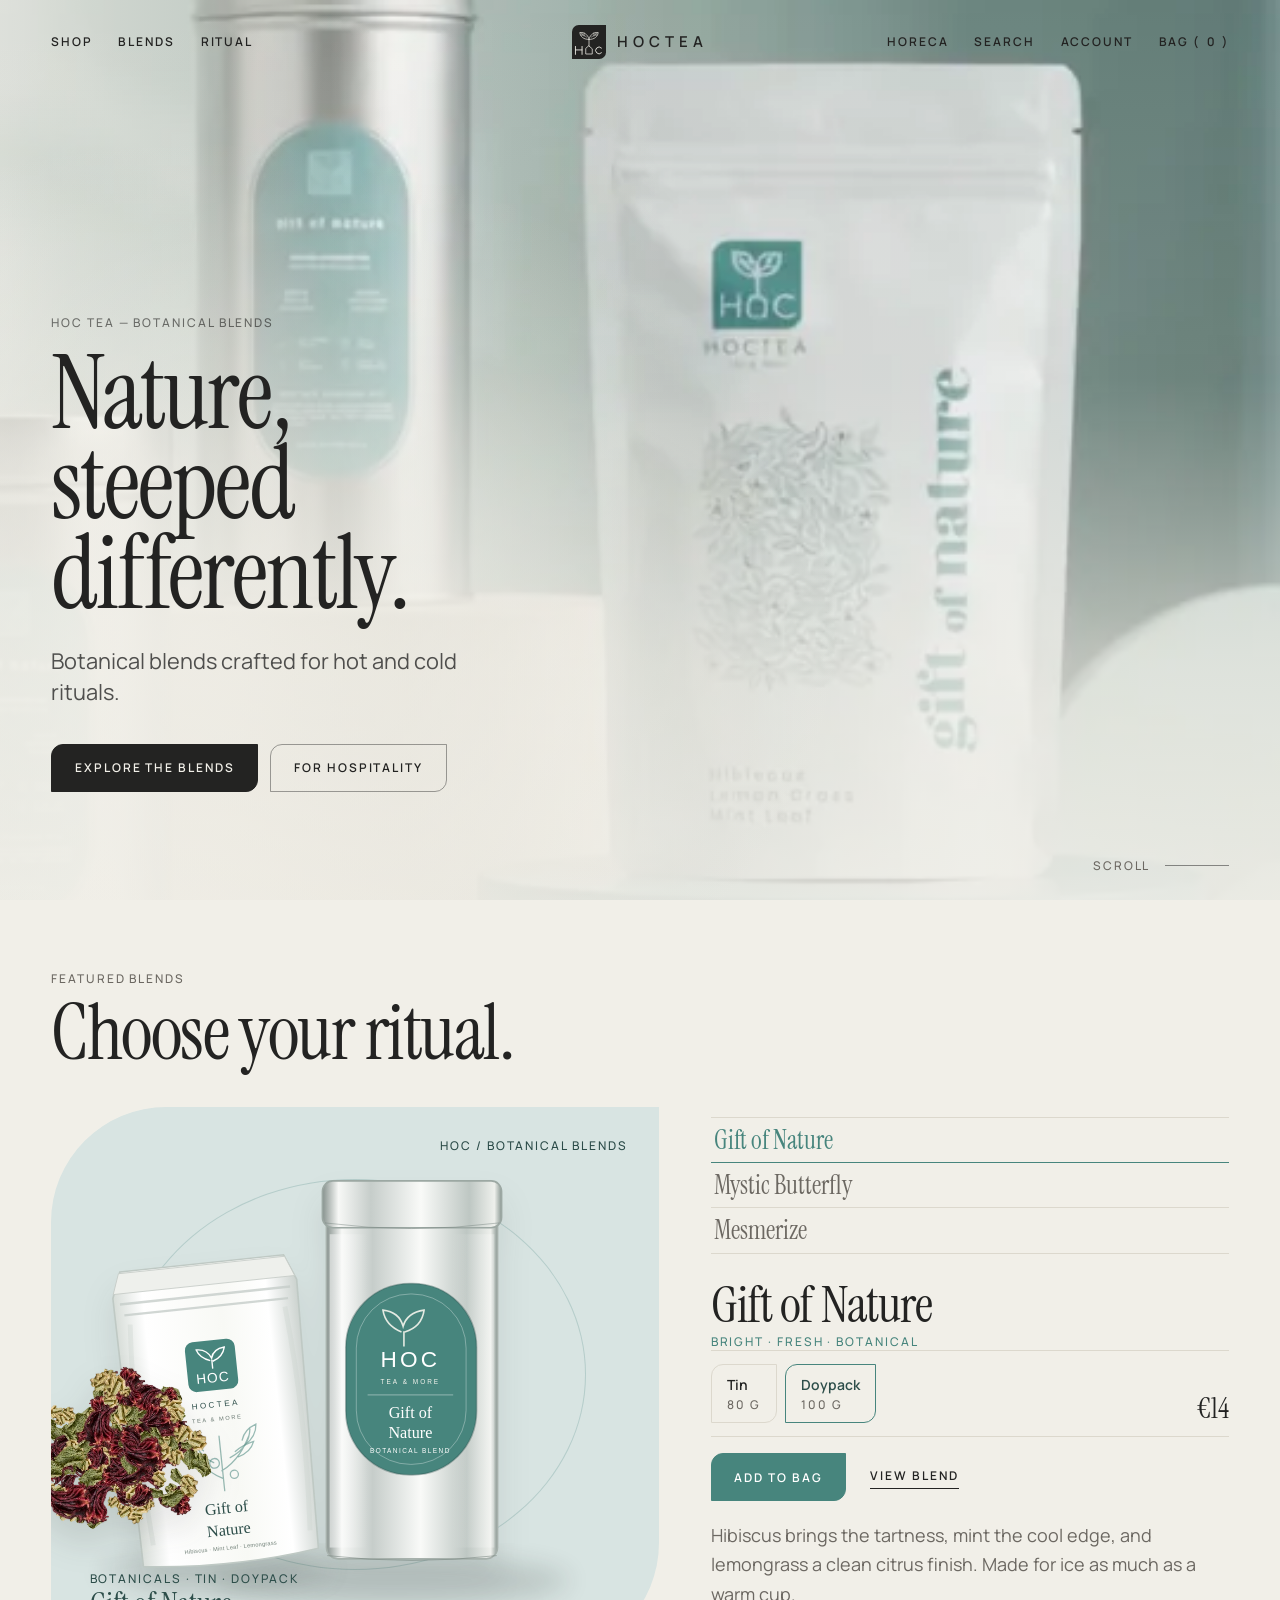
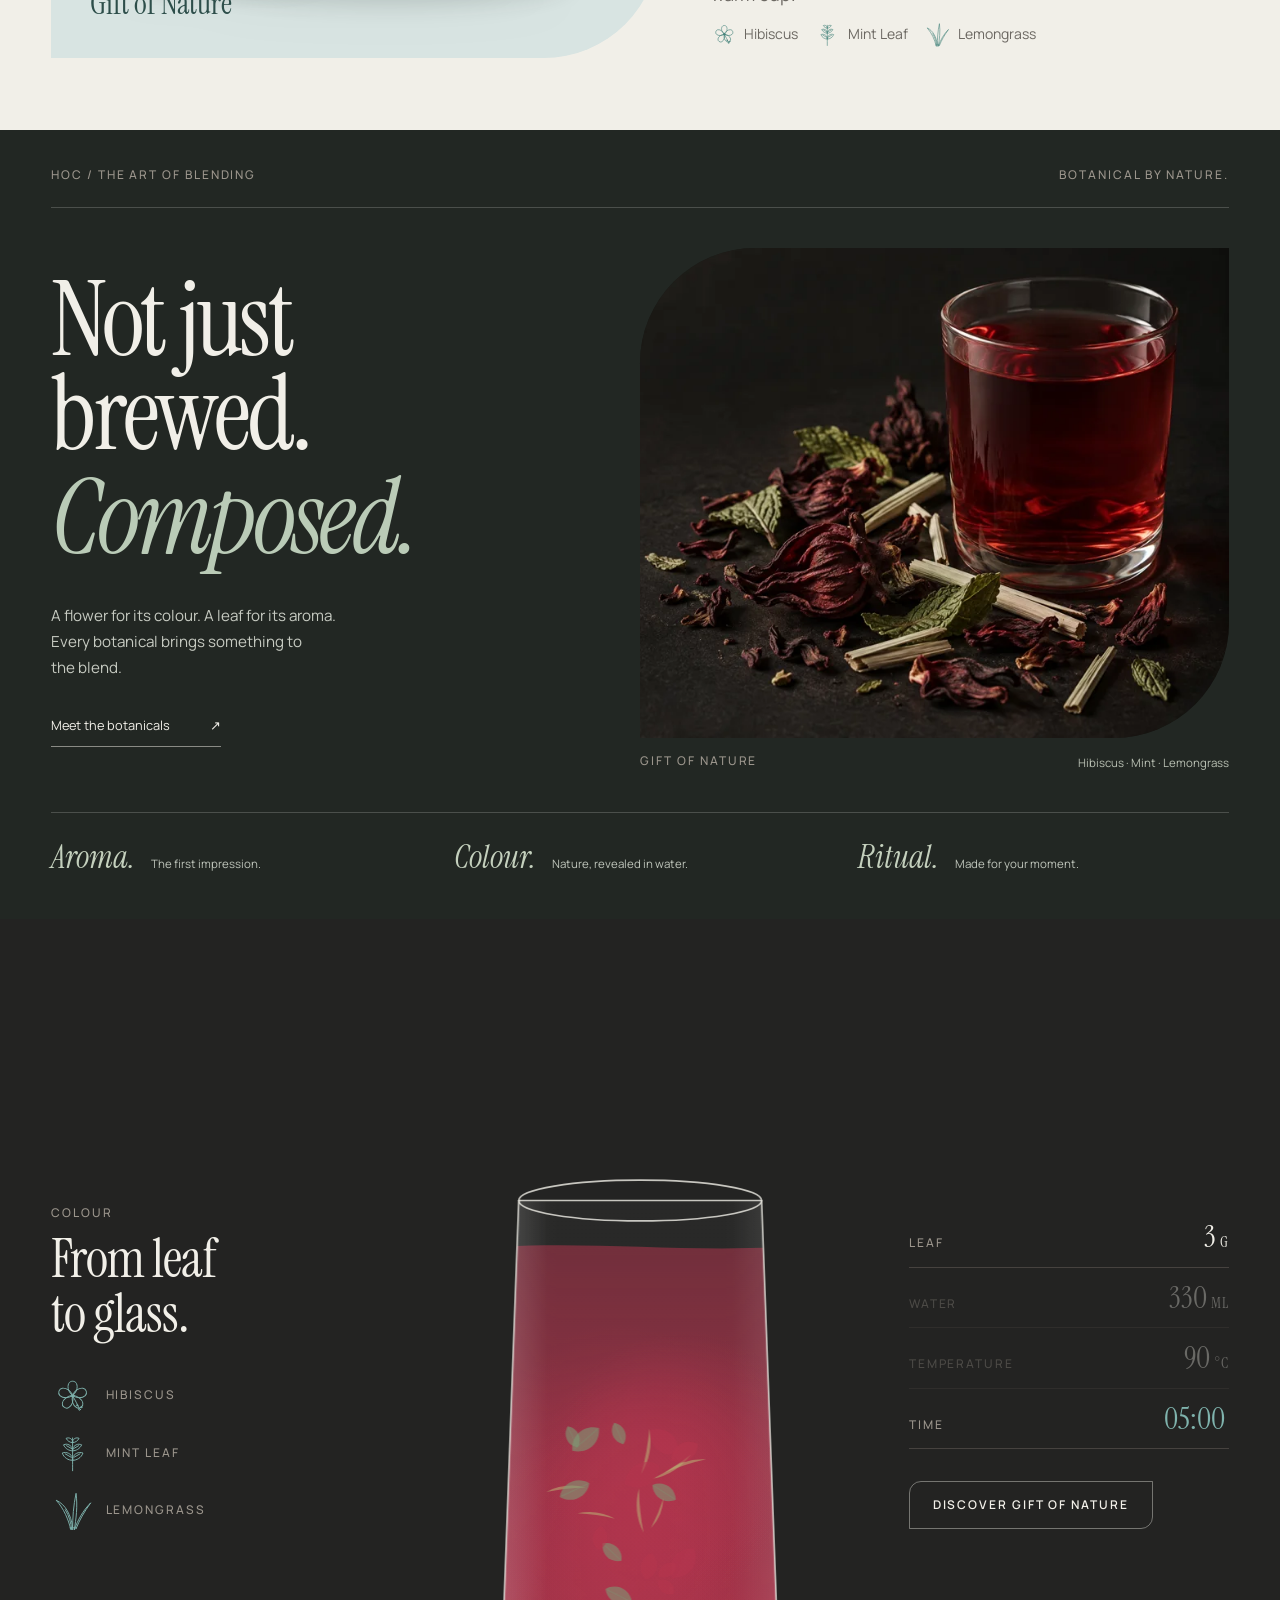
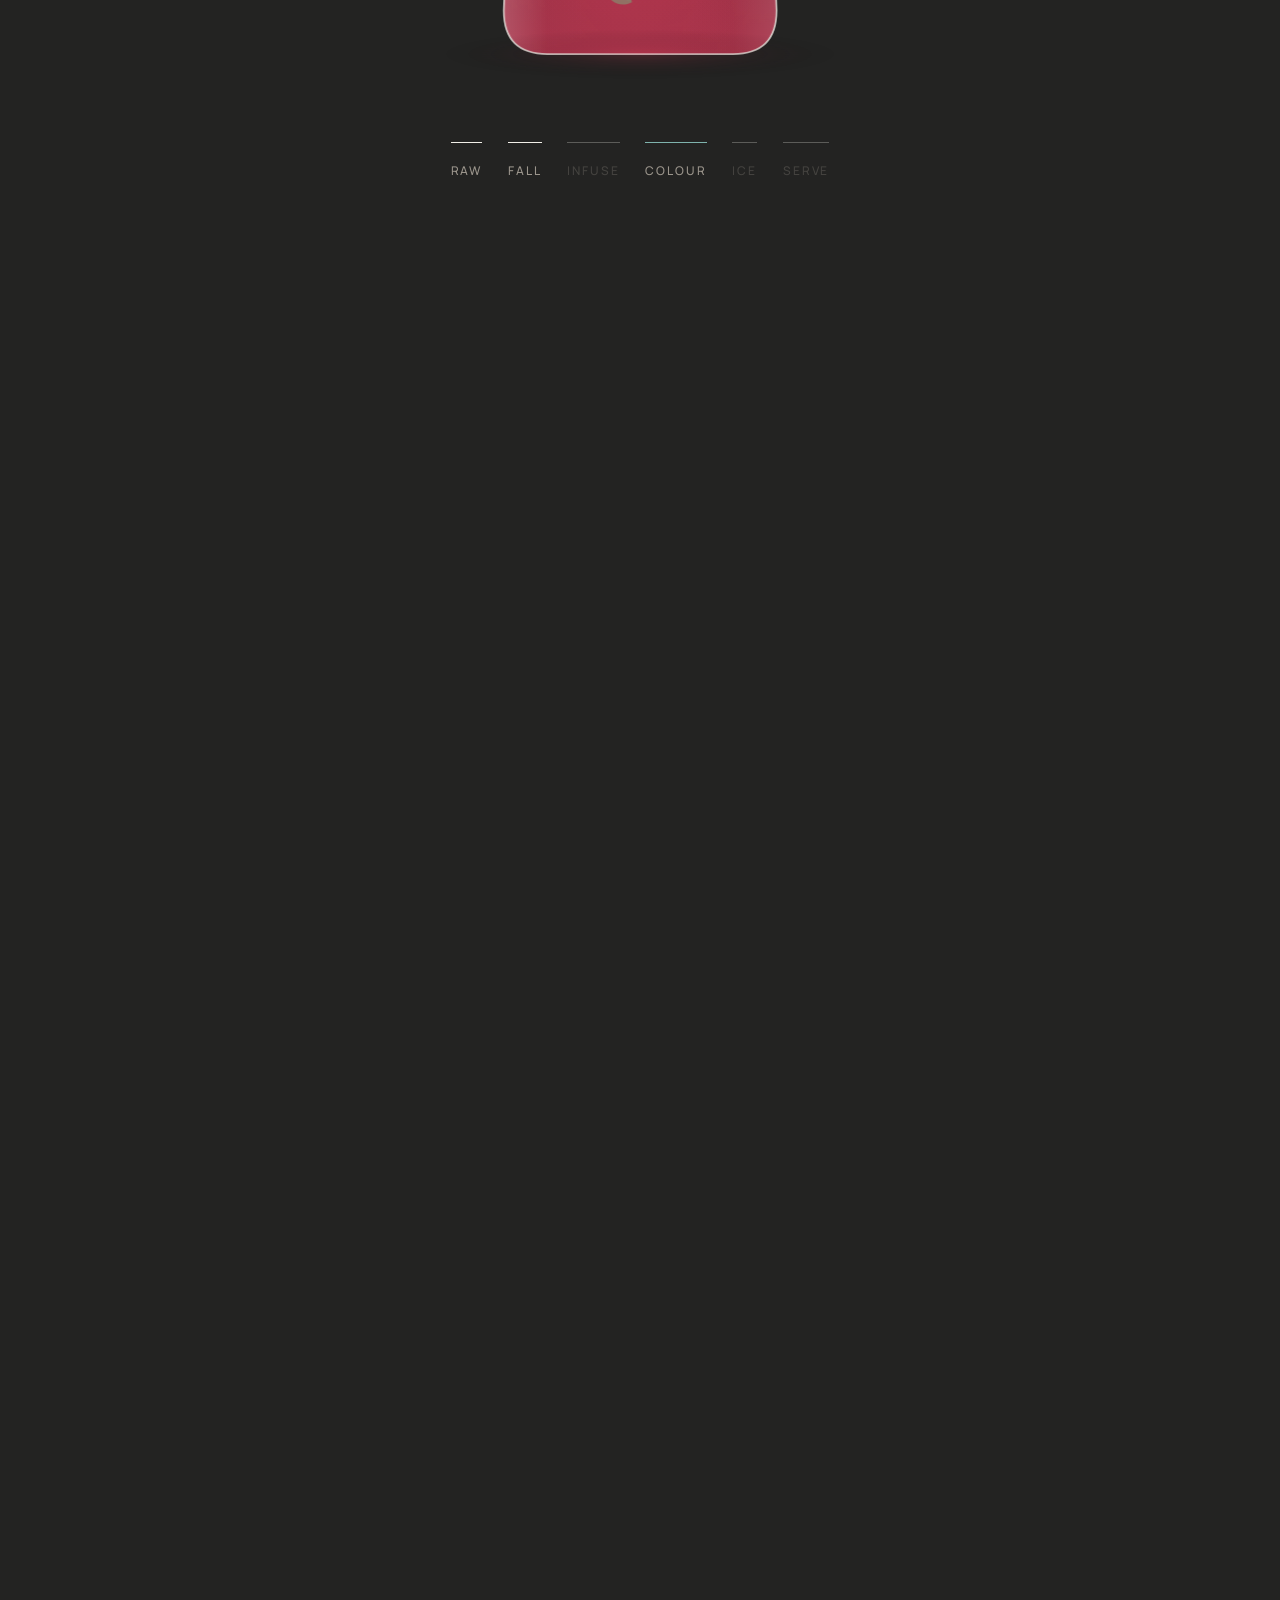
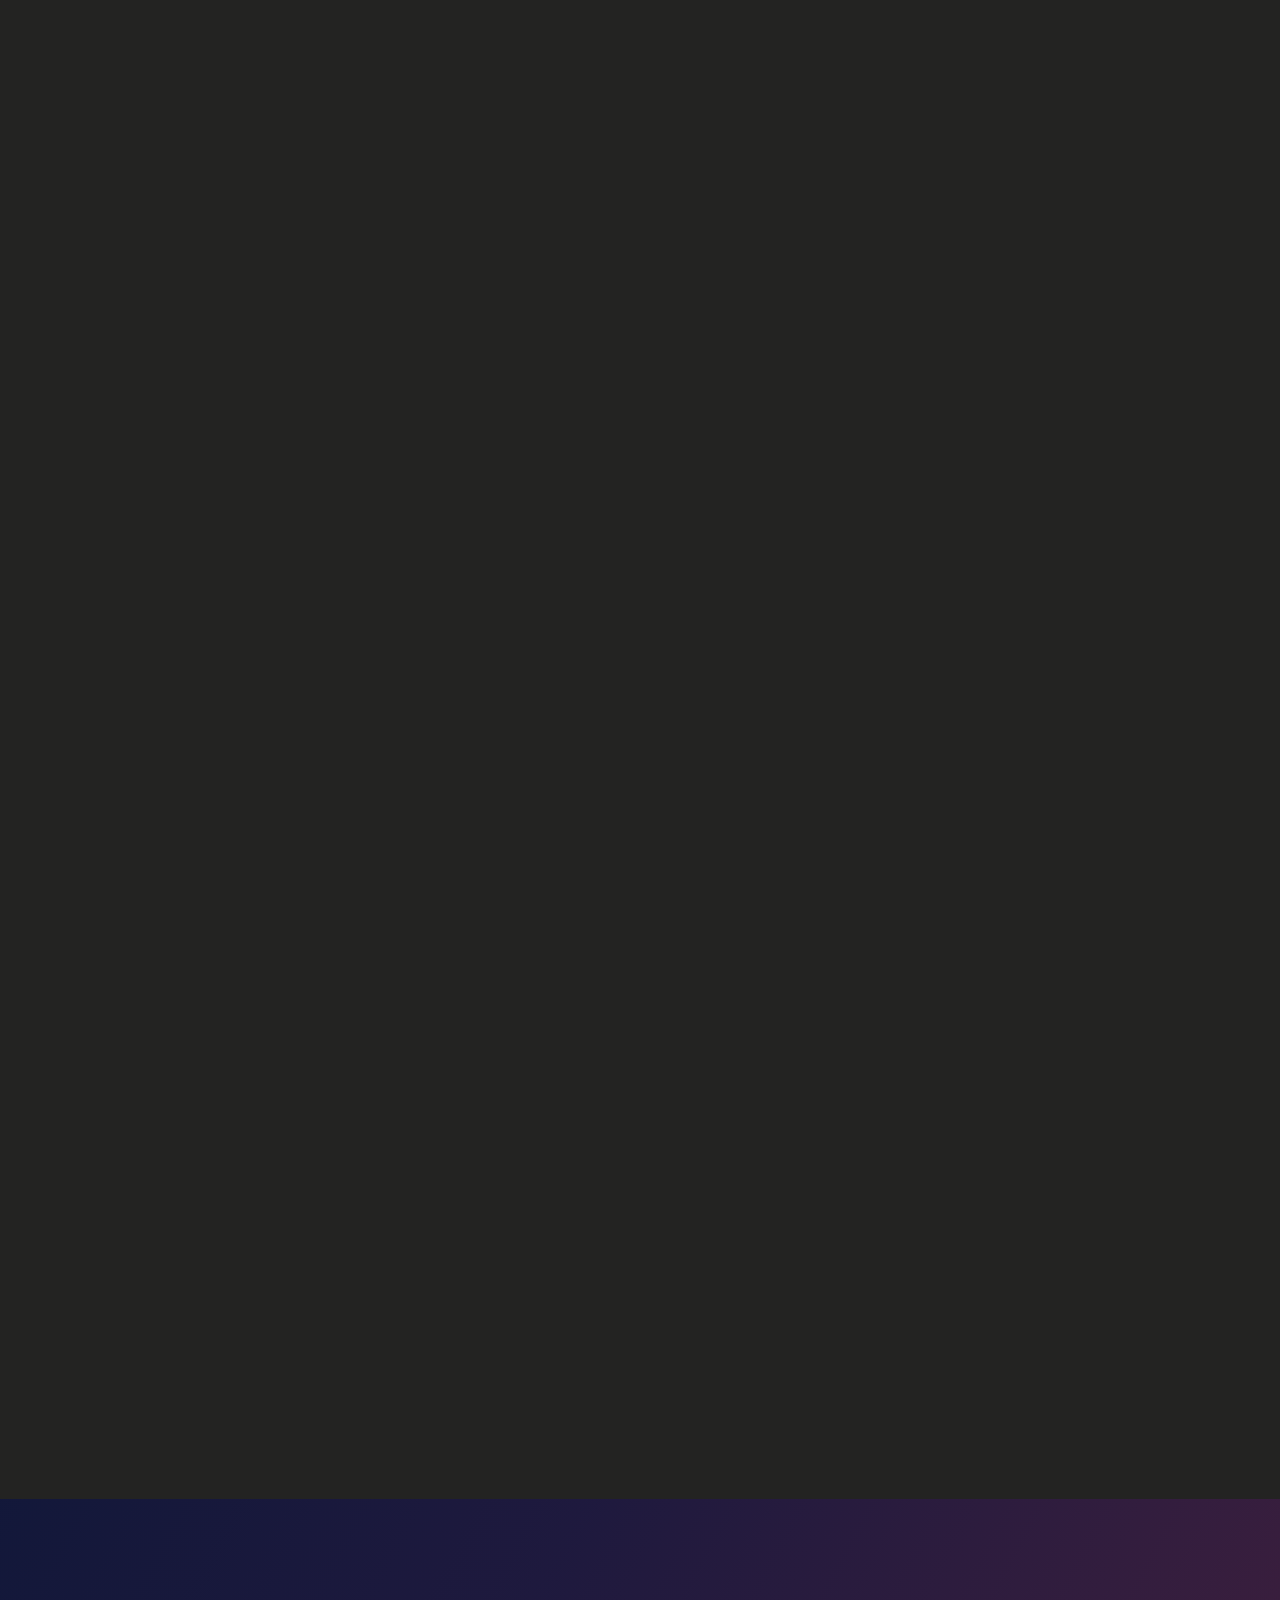
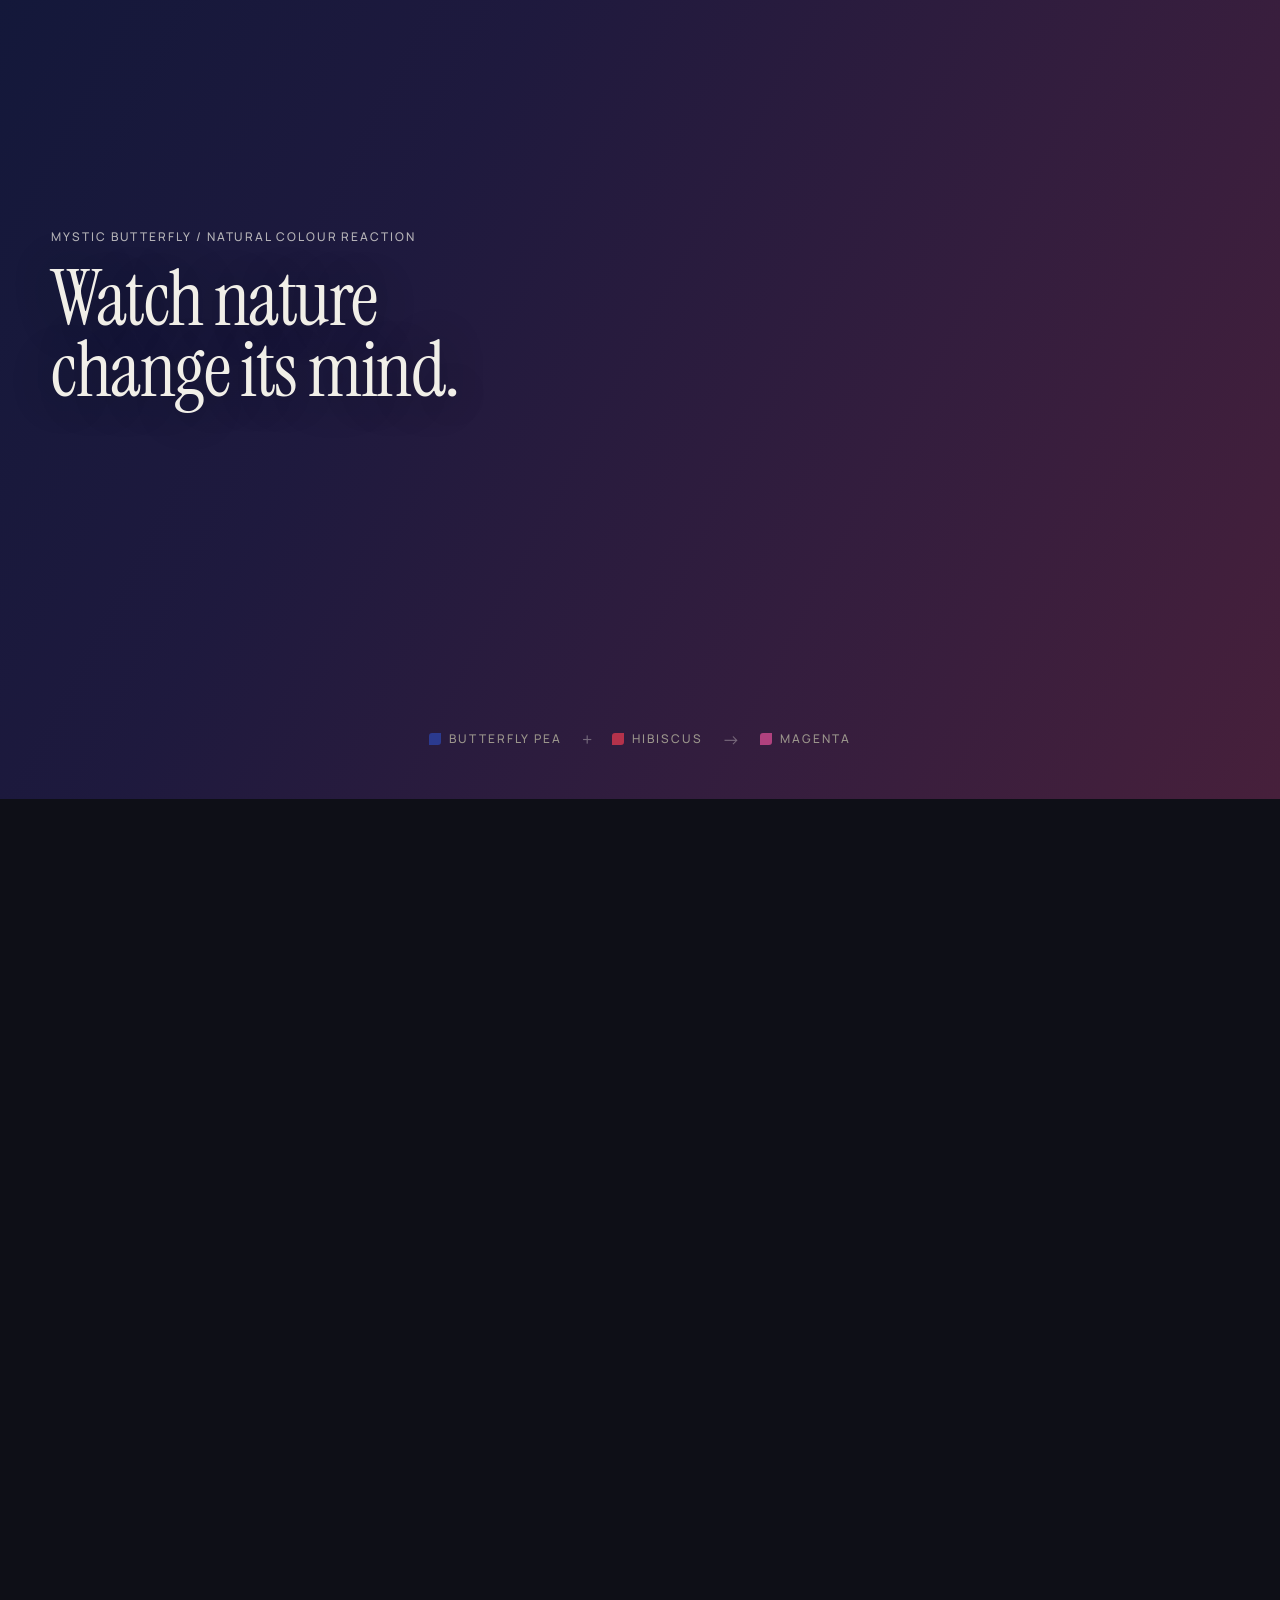
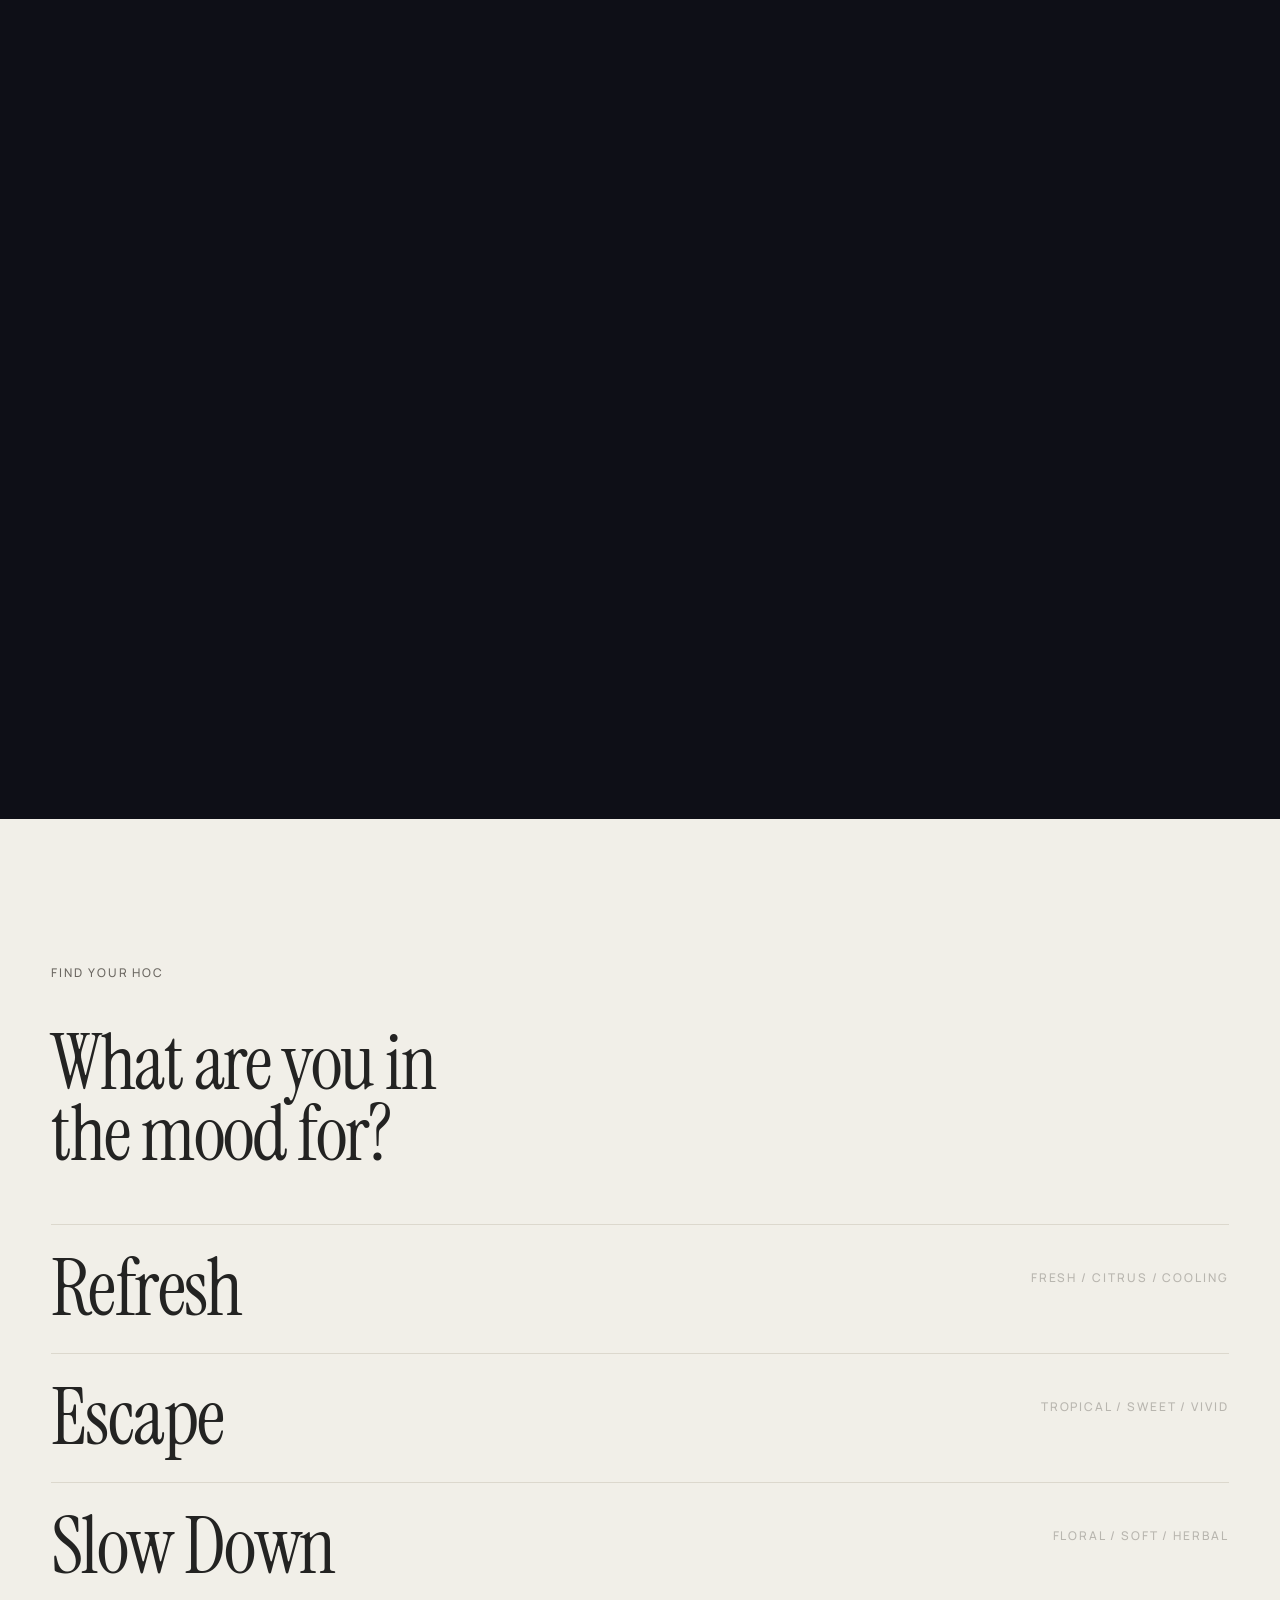
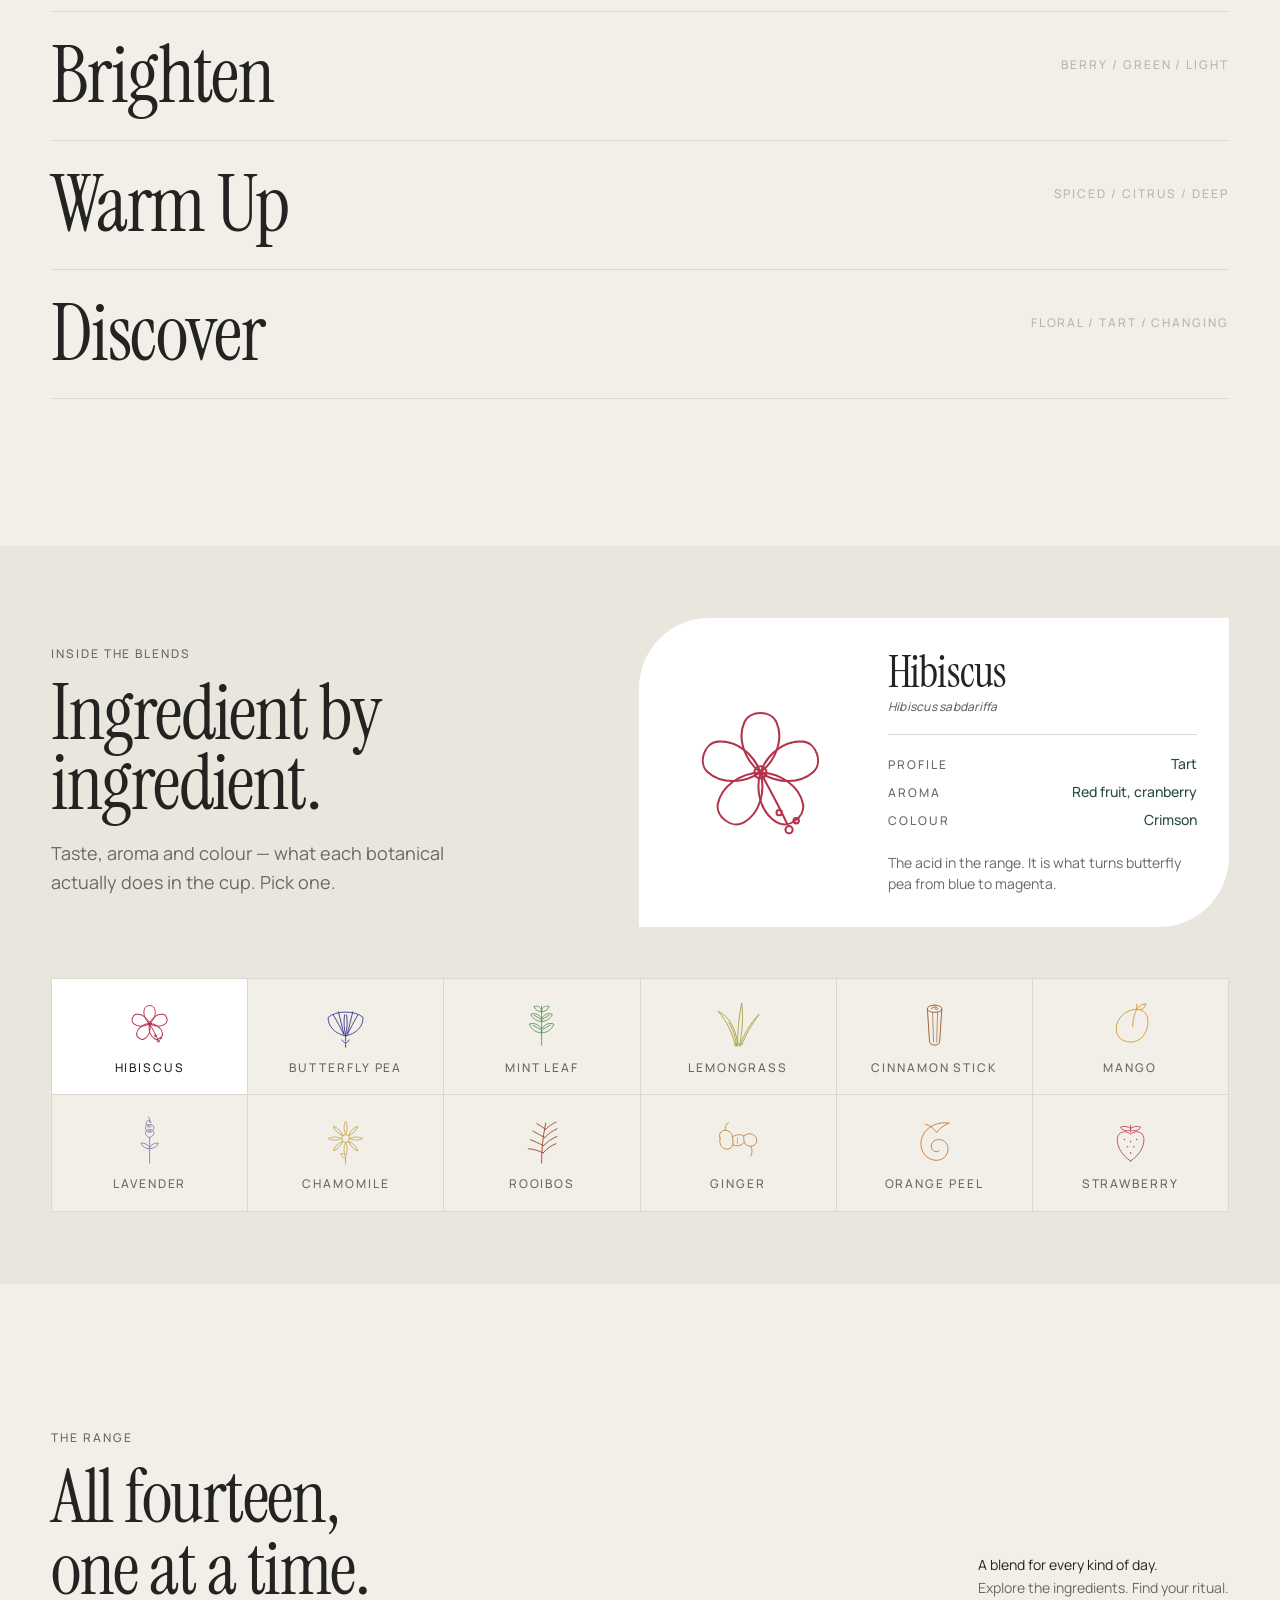
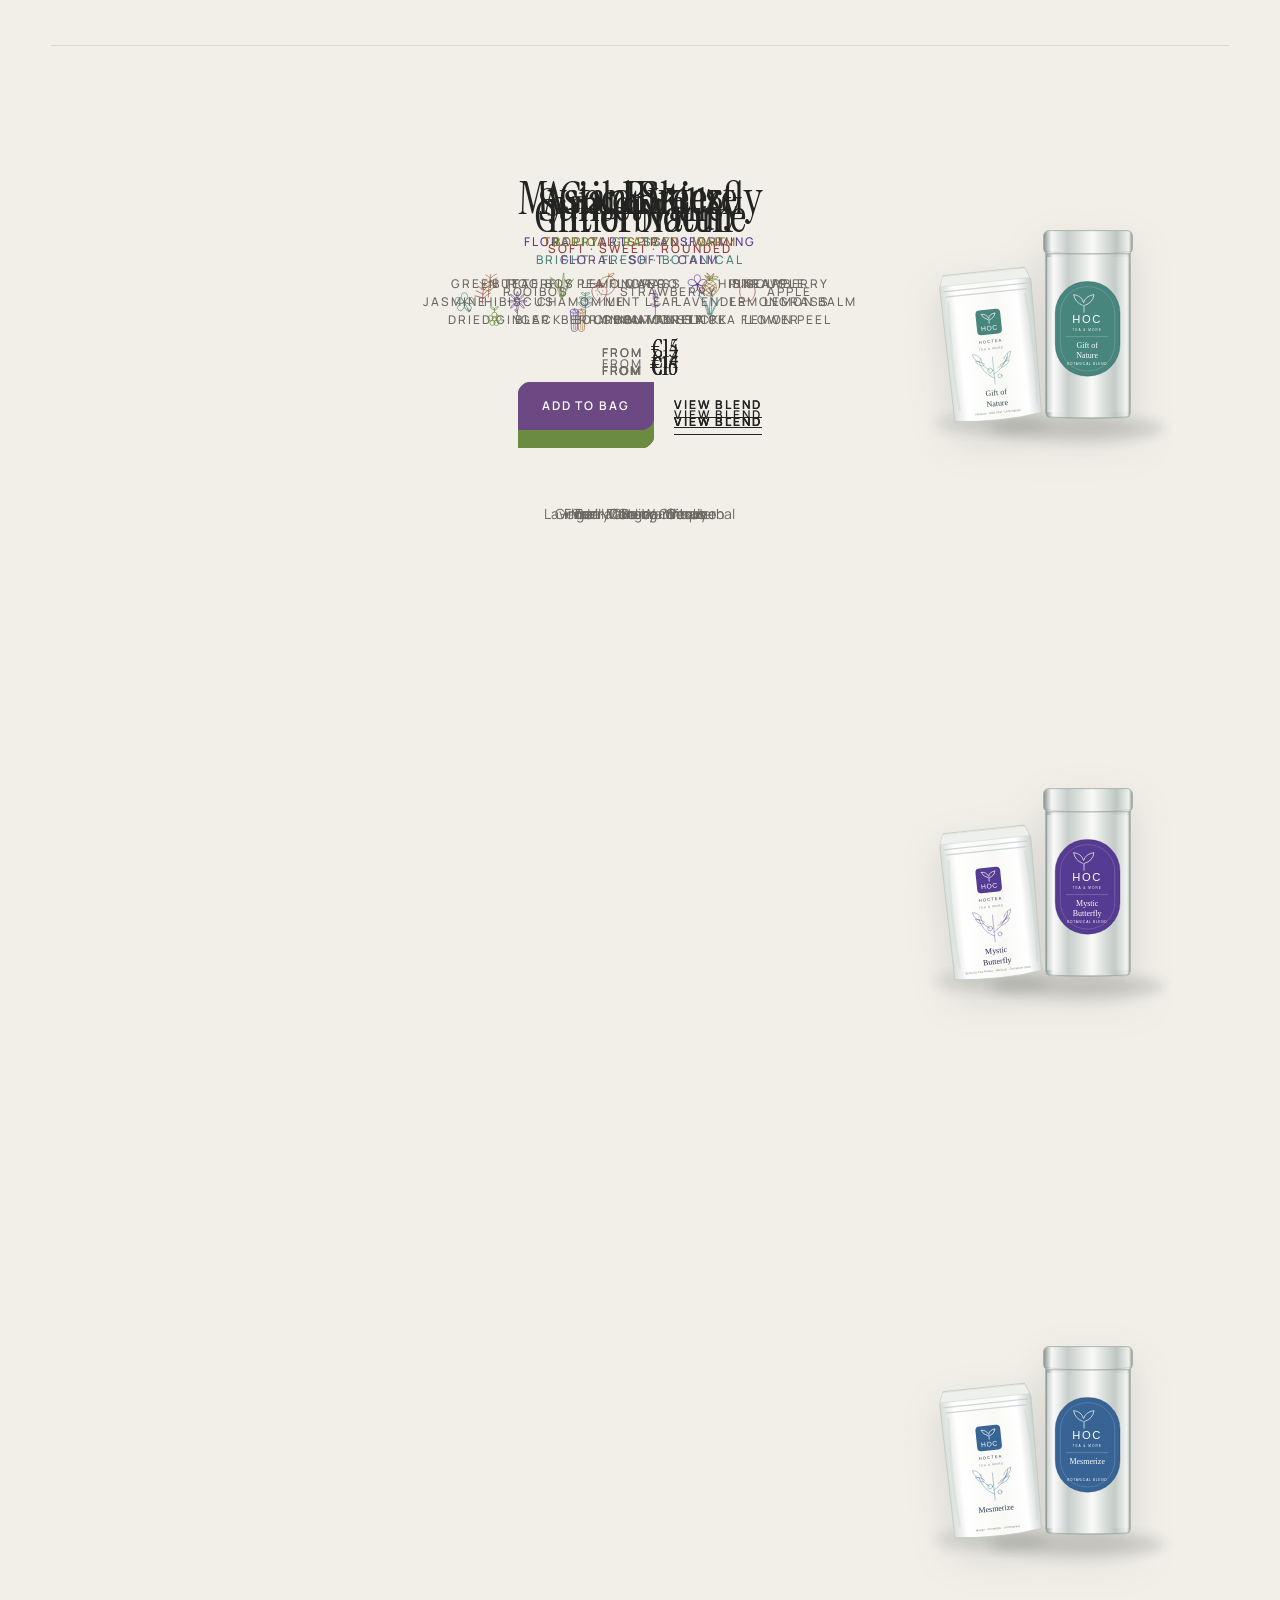
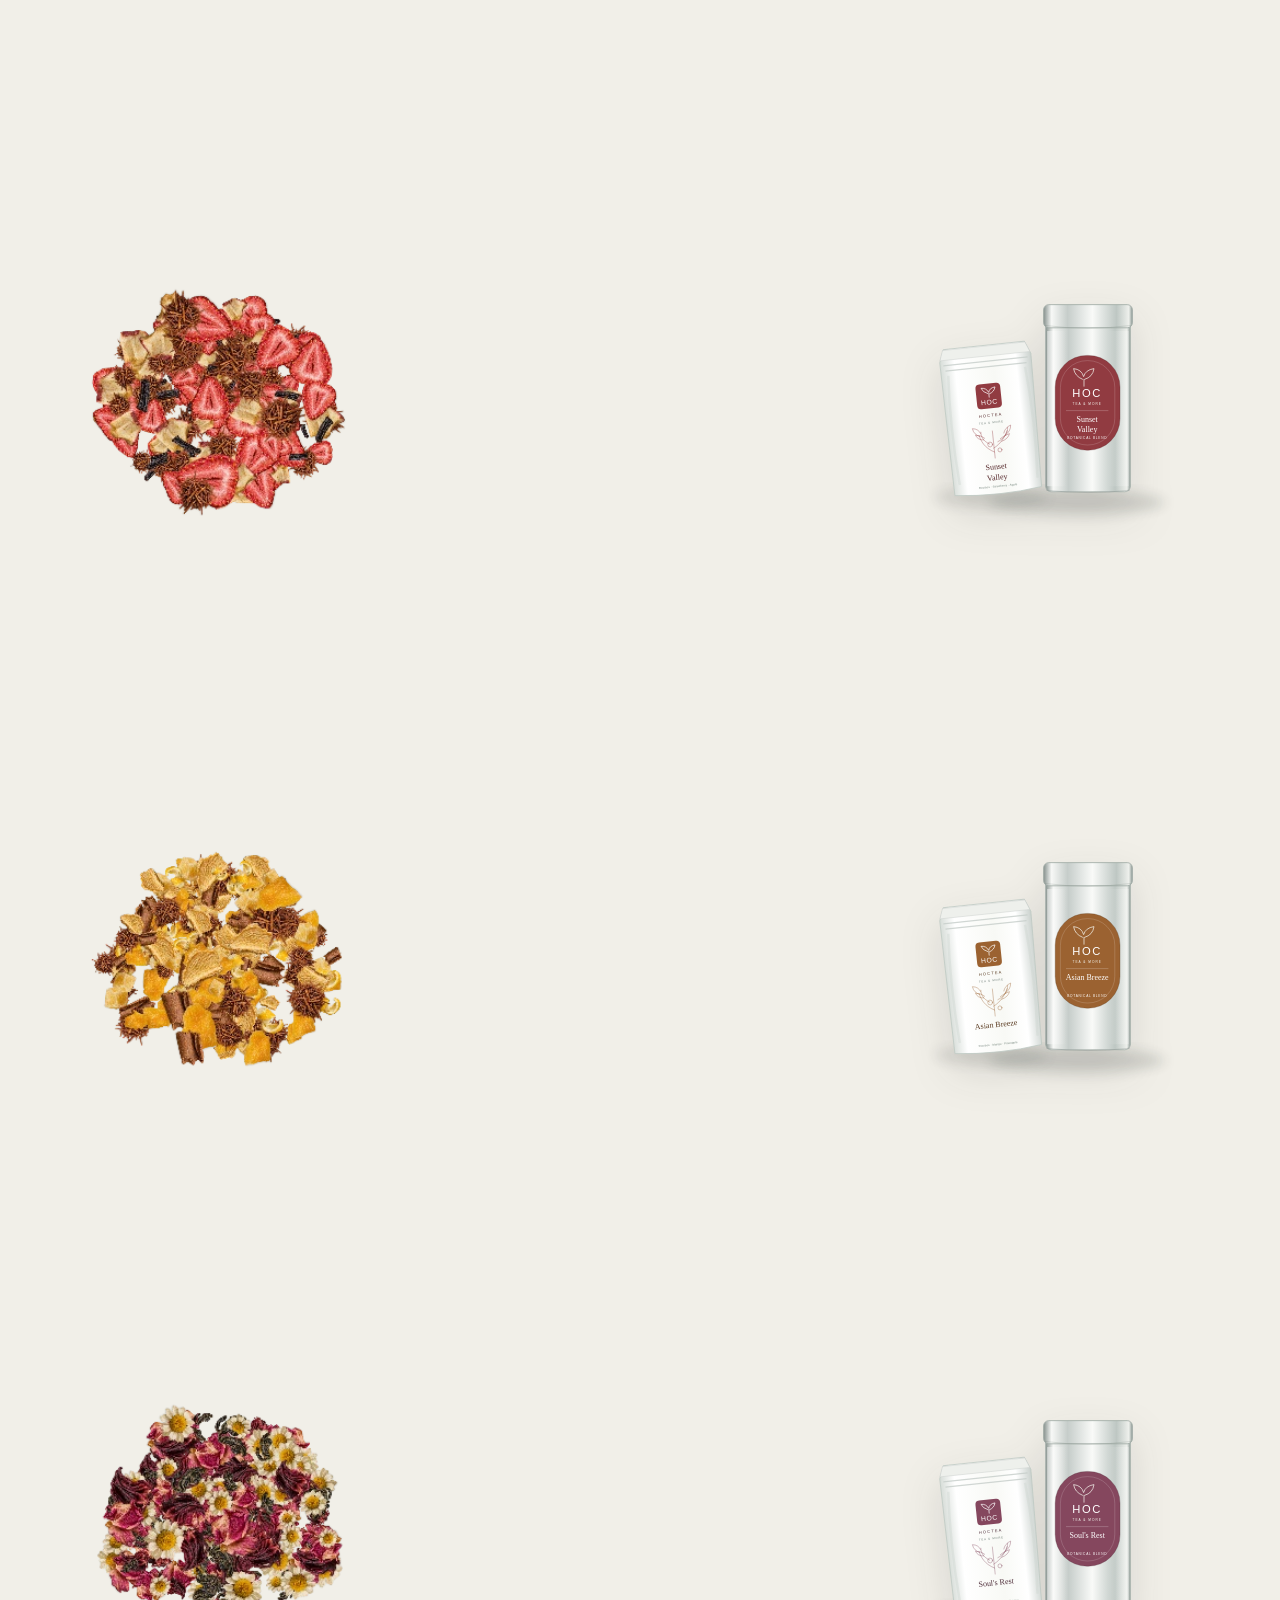
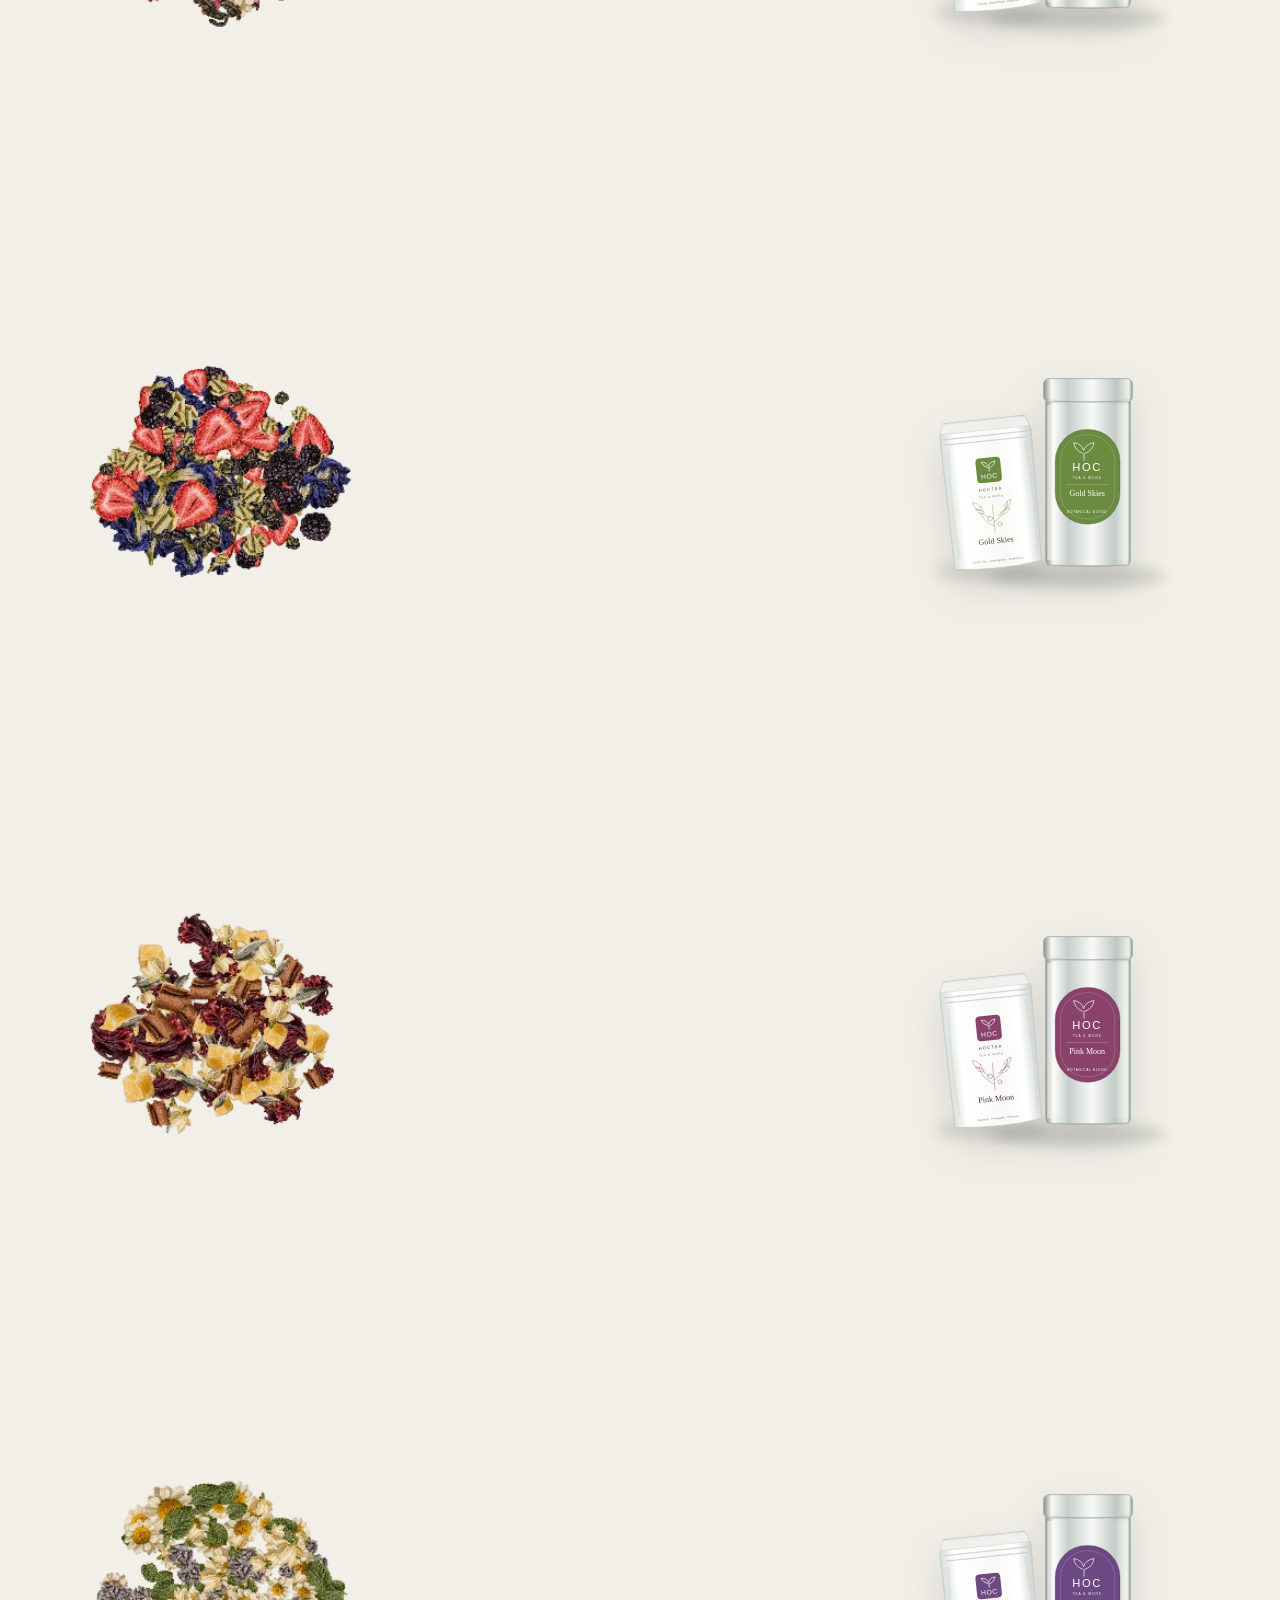
==== commit 83e2bac5: "Redesign manifesto as an editorial botanical composition" ====
--- a/index.html
+++ b/index.html
@@ -15,7 +15,7 @@
 <link href="https://fonts.googleapis.com/css2?family=Instrument+Serif:ital@0;1&family=Manrope:wght@400;500;600&display=swap" rel="stylesheet">
 
 <link rel="stylesheet" href="assets/css/hoc-core.css?v=9dc81688f6">
-<link rel="stylesheet" href="assets/css/hoc-sections.css?v=b97754e3f9">
+<link rel="stylesheet" href="assets/css/hoc-sections.css?v=0705fce38c">
 <script>document.documentElement.classList.add('hoc-js');</script>
 </head>
 <body>
@@ -319,14 +319,30 @@
       </div>
     </section>
 
-    <section class="hoc-section hoc-manifesto" data-theme="ink" data-header-theme="light">
-      <svg class="hoc-manifesto__sprig" viewBox="0 0 900 100" aria-hidden="true"
-           data-hoc="draw"><use href="#b-branch"></use></svg>
-      <div class="hoc-wrap hoc-pad">
-        <p class="hoc-micro" data-reveal>HOC / Tea &amp; More</p>
-        <h2 class="hoc-display-l hoc-manifesto__h2" data-split="lines">Not just brewed.
-<em class="hoc-italic">Composed.</em></h2>
-        <p class="hoc-body hoc-manifesto__body" data-reveal="up">Botanical ingredients, layered for aroma, colour and a ritual that works just as beautifully over ice.</p>
+    <section class="hoc-section hoc-manifesto" id="manifesto" data-theme="ink" data-header-theme="light">
+      <div class="hoc-wrap">
+        <header class="hoc-manifesto__top">
+          <p class="hoc-micro">HOC / The art of blending</p>
+          <span class="hoc-manifesto__signature hoc-micro">Botanical by nature.</span>
+        </header>
+        <div class="hoc-manifesto__composition">
+          <div class="hoc-manifesto__copy">
+            <h2 class="hoc-manifesto__title"><span data-split="lines">Not just brewed.</span><em data-split="lines">Composed.</em></h2>
+            <p class="hoc-manifesto__body" data-reveal="up">A flower for its colour. A leaf for its aroma. Every botanical brings something to the blend.</p>
+            <a class="hoc-manifesto__link" href="#atlas">Meet the botanicals <span aria-hidden="true">↗</span></a>
+          </div>
+          <figure class="hoc-manifesto__media">
+            <div class="hoc-manifesto__image">
+              <img src="assets/img/manifesto-still-900.webp?v=6922c28dd1" srcset="assets/img/manifesto-still-600.webp?v=ae3fca92bd 600w, assets/img/manifesto-still-900.webp?v=6922c28dd1 900w, assets/img/manifesto-still-1440.webp?v=b98c249d94 1440w" sizes="(max-width: 767px) 92vw, 48vw" width="1440" height="960" loading="lazy" decoding="async" alt="Ruby-red botanical tea with dried hibiscus, mint leaves and lemongrass.">
+            </div>
+            <figcaption><span class="hoc-micro">Gift of Nature</span><span>Hibiscus · Mint · Lemongrass</span></figcaption>
+          </figure>
+        </div>
+        <ul class="hoc-manifesto__notes">
+          <li><span>Aroma.</span><p>The first impression.</p></li>
+          <li><span>Colour.</span><p>Nature, revealed in water.</p></li>
+          <li><span>Ritual.</span><p>Made for your moment.</p></li>
+        </ul>
       </div>
     </section>
 
--- a/assets/css/hoc-sections.css
+++ b/assets/css/hoc-sections.css
@@ -526,31 +526,116 @@
    ========================================================================== */
 
 .hoc-manifesto {
-  position: relative;
+  --surface: #222723;
+  --on-surface: #f1efe8;
+  padding-block: clamp(2rem, 3vw, 3rem) clamp(2.5rem, 3.5vw, 3.5rem);
   overflow: hidden;
-}
-.hoc-manifesto__sprig {
-  position: absolute;
-  right: -4%;
-  bottom: 6%;
-  width: 74%;
-  height: auto;
-  color: var(--hoc-bone);
-  opacity: 0.10;
-  stroke-width: 0.6;
-  pointer-events: none;
-}
-.hoc-manifesto .hoc-micro {
-  margin-bottom: clamp(1.5rem, 4vh, 2.5rem);
-}
-.hoc-manifesto__h2 {
-  max-width: 16ch;
-  white-space: pre-line;
+  scroll-margin-top: var(--header-h-scrolled);
+}
+.hoc-manifesto__top {
+  display: flex;
+  justify-content: space-between;
+  align-items: baseline;
+  gap: 1rem;
+  padding-bottom: 1.5rem;
+  border-bottom: 1px solid rgb(241 239 232 / .2);
+  color: #c4cdbc;
+}
+.hoc-manifesto__composition {
+  display: grid;
+  grid-template-columns: minmax(0, 1fr) minmax(0, 1.12fr);
+  align-items: center;
+  gap: clamp(2rem, 5vw, 5rem);
+  padding-block: clamp(2.5rem, 3vw, 3rem);
+}
+.hoc-manifesto__copy { min-width: 0; }
+.hoc-manifesto__title {
+  font-family: var(--ff-display);
+  font-size: clamp(4.4rem, 8.1vw, 8.3rem);
+  font-weight: 400;
+  line-height: .91;
+  letter-spacing: -.035em;
+  text-wrap: balance;
+}
+.hoc-manifesto__title > span { display: block; max-width: 8ch; }
+.hoc-manifesto__title > em {
+  display: block;
+  margin-top: .09em;
+  padding-right: .08em;
+  color: #bacbb7;
+  font-weight: 400;
 }
 .hoc-manifesto__body {
-  margin-top: clamp(1.75rem, 4vh, 2.75rem);
-  max-width: 46ch;
-  color: rgb(241 239 232 / 0.66);
+  margin-top: clamp(1.75rem, 3vw, 2.5rem);
+  max-width: 35ch;
+  color: #c6cac1;
+  font-size: clamp(.95rem, 1.15vw, 1.125rem);
+  line-height: 1.7;
+  text-wrap: pretty;
+}
+.hoc-manifesto__link {
+  display: inline-flex;
+  align-items: baseline;
+  gap: 2.5rem;
+  margin-top: 1.5rem;
+  padding-block: .65rem;
+  border-bottom: 1px solid rgb(241 239 232 / .5);
+  font-size: .8rem;
+  transition: color .3s, border-color .3s;
+}
+.hoc-manifesto__link:hover { color: #bacbb7; border-color: currentColor; }
+.hoc-manifesto__media { min-width: 0; }
+.hoc-manifesto__image {
+  aspect-ratio: 1.2;
+  overflow: hidden;
+  border-start-start-radius: clamp(4rem, 9vw, 9rem);
+  border-end-end-radius: clamp(4rem, 9vw, 9rem);
+  background: #191b17;
+}
+.hoc-manifesto__image img {
+  width: 100%;
+  height: 100%;
+  object-fit: cover;
+  object-position: right center;
+}
+.hoc-manifesto__media figcaption {
+  display: flex;
+  justify-content: space-between;
+  gap: 1rem;
+  flex-wrap: wrap;
+  margin-top: 1rem;
+  color: #b9c0b3;
+  font-size: .72rem;
+}
+.hoc-manifesto__notes {
+  display: grid;
+  grid-template-columns: repeat(3, minmax(0, 1fr));
+  border-top: 1px solid rgb(241 239 232 / .2);
+  padding-top: 1.75rem;
+  gap: 2rem;
+}
+.hoc-manifesto__notes li { display: flex; align-items: baseline; gap: 1rem; }
+.hoc-manifesto__notes li > span { font: italic 2rem/1 var(--ff-display); color: #c4d0bd; }
+.hoc-manifesto__notes p { color: #bfc5bb; font-size: .72rem; }
+@media (min-width: 768px) and (max-width: 1100px) {
+  .hoc-manifesto__composition { gap: 2rem; }
+  .hoc-manifesto__title { font-size: clamp(4rem, 7.8vw, 5.5rem); }
+  .hoc-manifesto__notes li { display: block; }
+  .hoc-manifesto__notes p { margin-top: .5rem; }
+}
+@media (max-width: 767px) {
+  .hoc-manifesto__signature { display: none; }
+  .hoc-manifesto__composition { grid-template-columns: minmax(0, 1fr); gap: 2.25rem; padding-block: 2.5rem 2rem; }
+  .hoc-manifesto__title { font-size: clamp(3.75rem, 16vw, 6.5rem); }
+  .hoc-manifesto__title > span { max-width: 12ch; }
+  .hoc-manifesto__body { max-width: 37ch; margin-top: 1.5rem; }
+  .hoc-manifesto__link { margin-top: .75rem; }
+  .hoc-manifesto__image { aspect-ratio: 1.18; }
+  .hoc-manifesto__media figcaption { gap: .3rem 1rem; }
+  .hoc-manifesto__notes { gap: .75rem; padding-top: 1.5rem; }
+  .hoc-manifesto__notes li { display: block; }
+  .hoc-manifesto__notes li > span { font-size: 1.65rem; }
+  .hoc-manifesto__notes p { margin-top: .6rem; font-size: .68rem; line-height: 1.5; max-width: 15ch; }
 }
 
 /* ==========================================================================
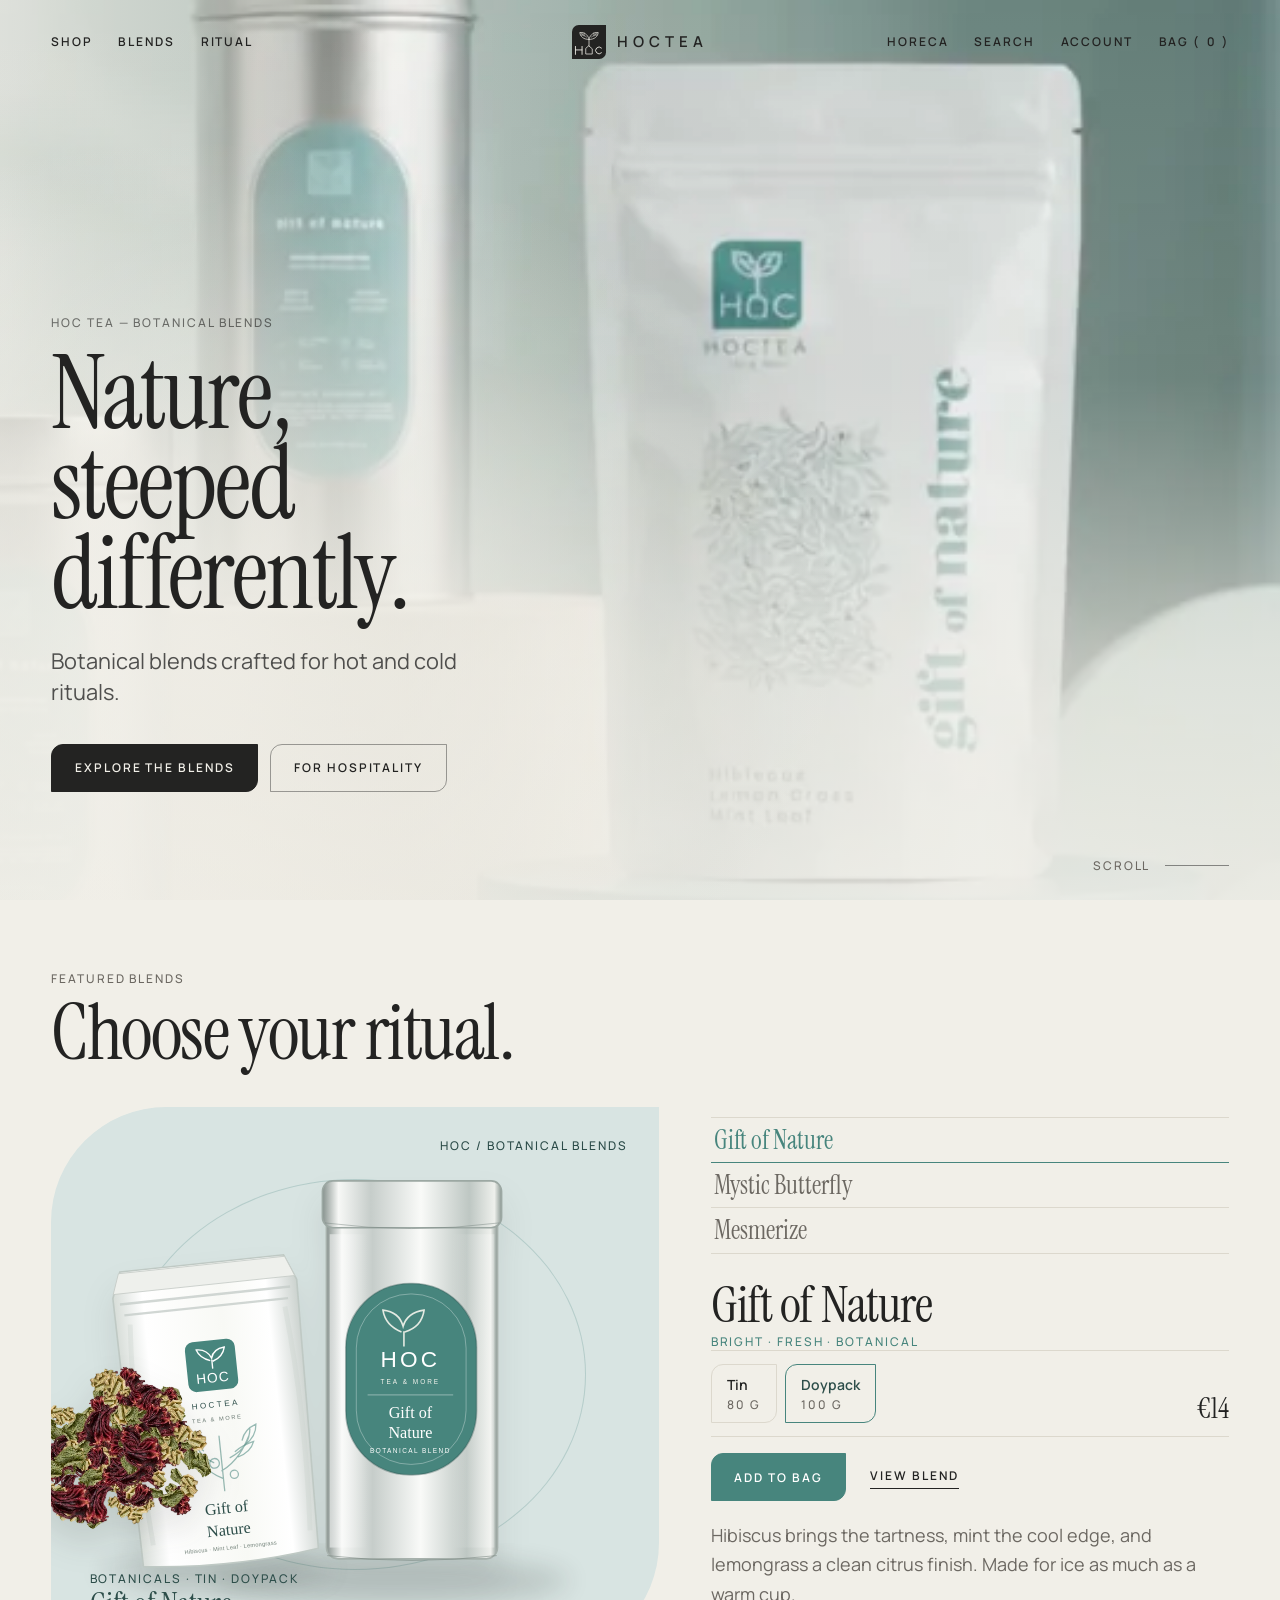
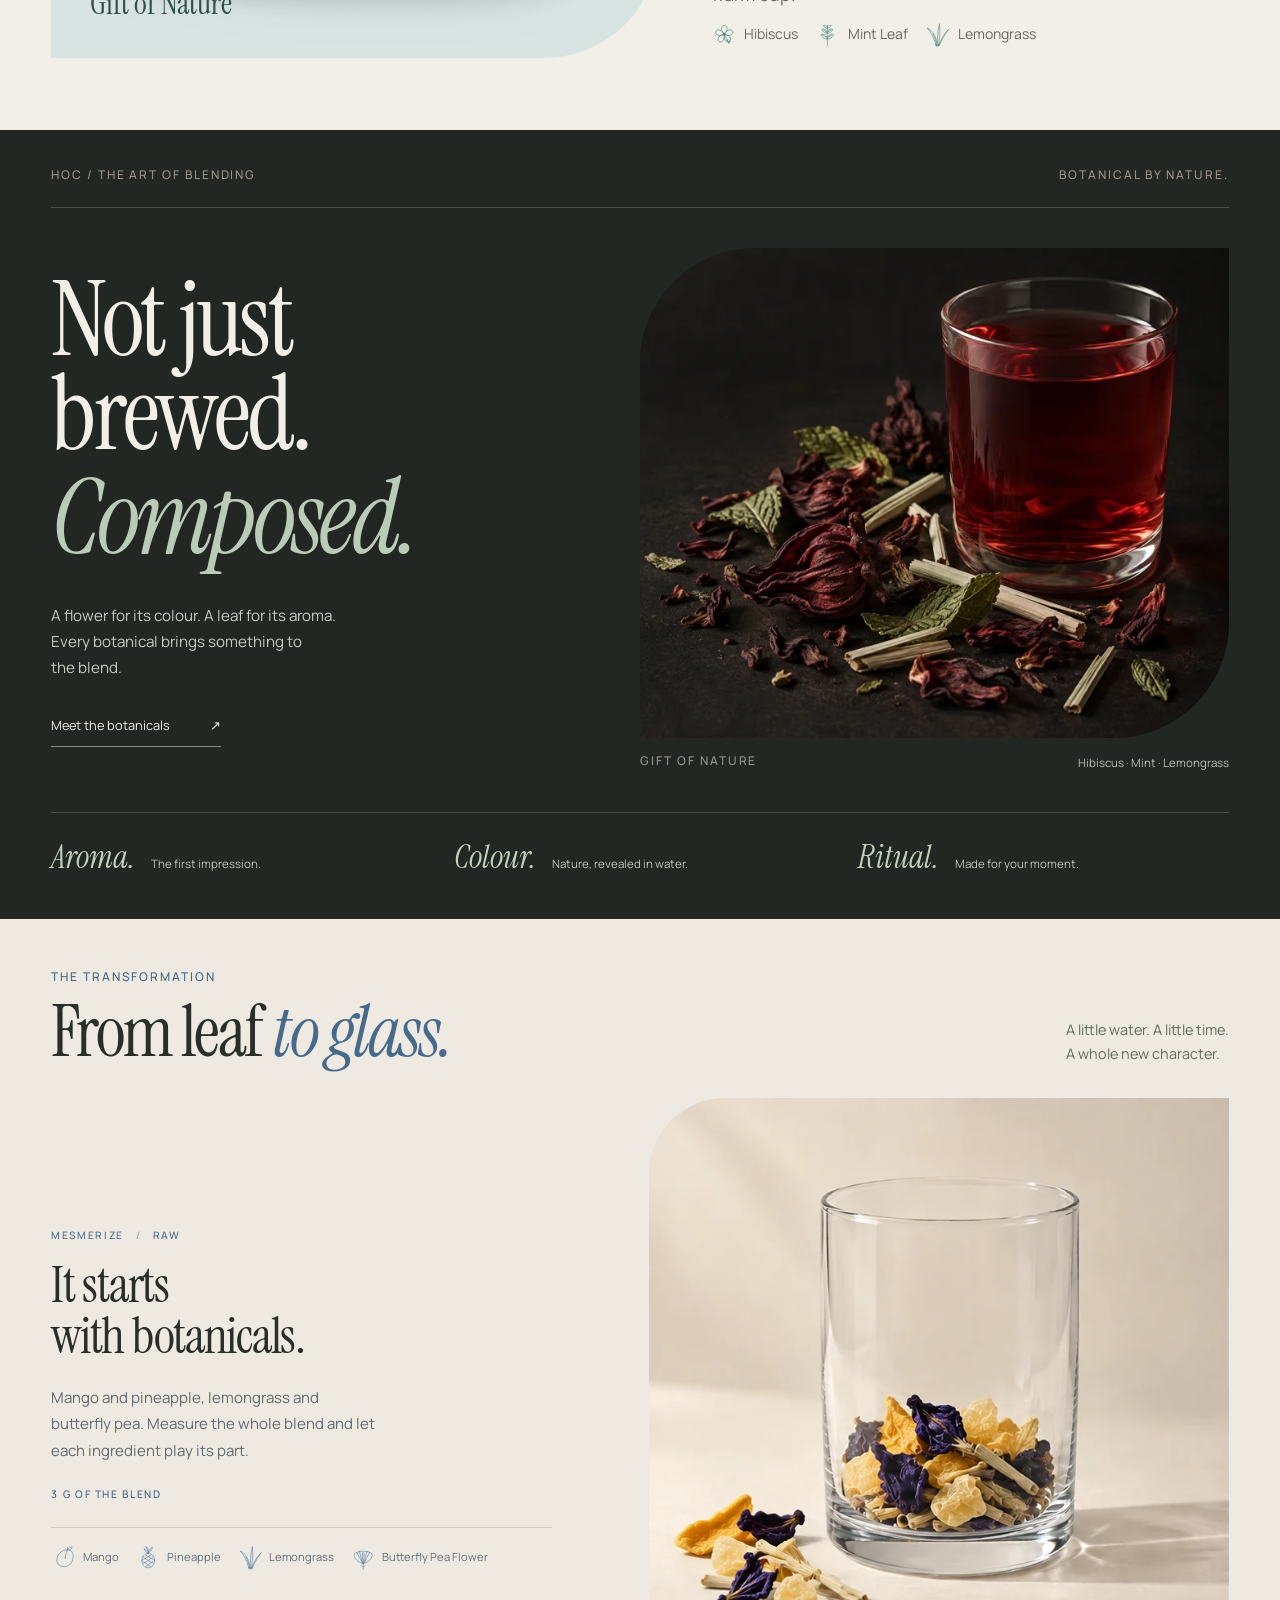
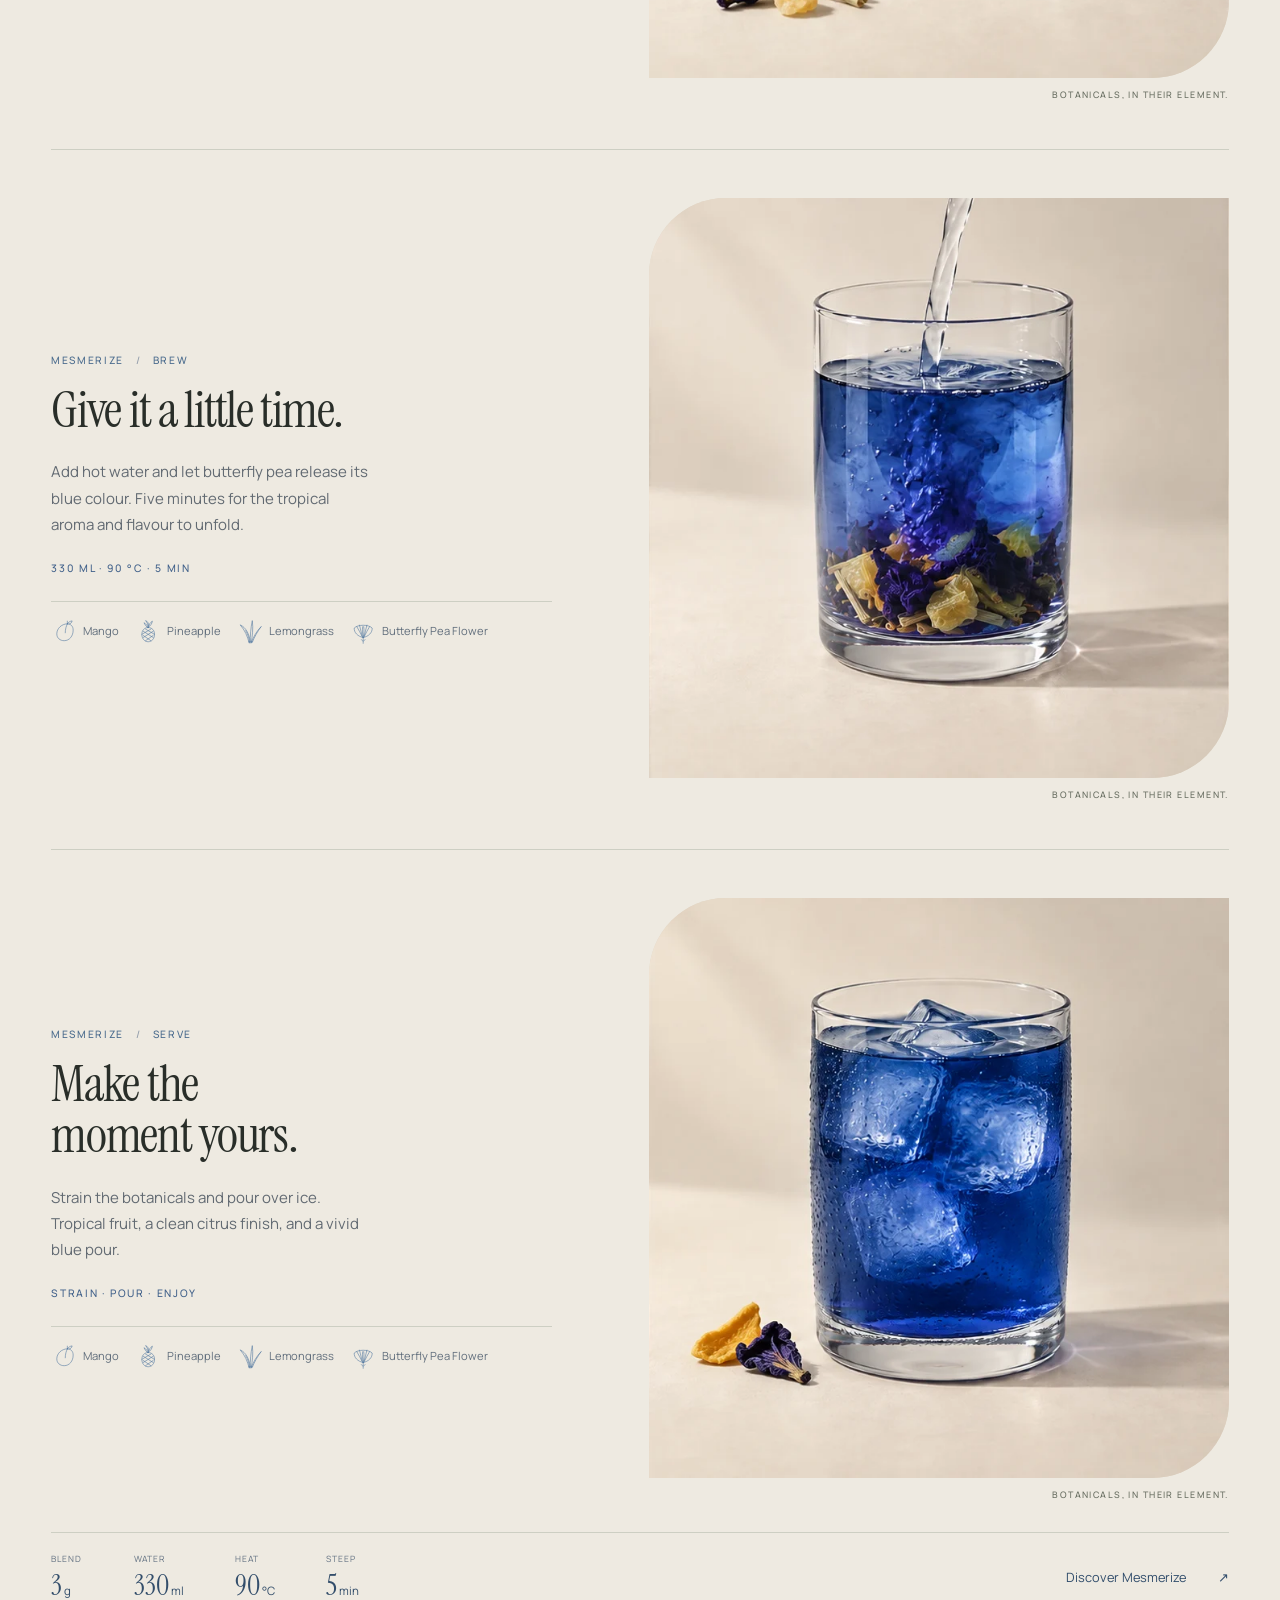
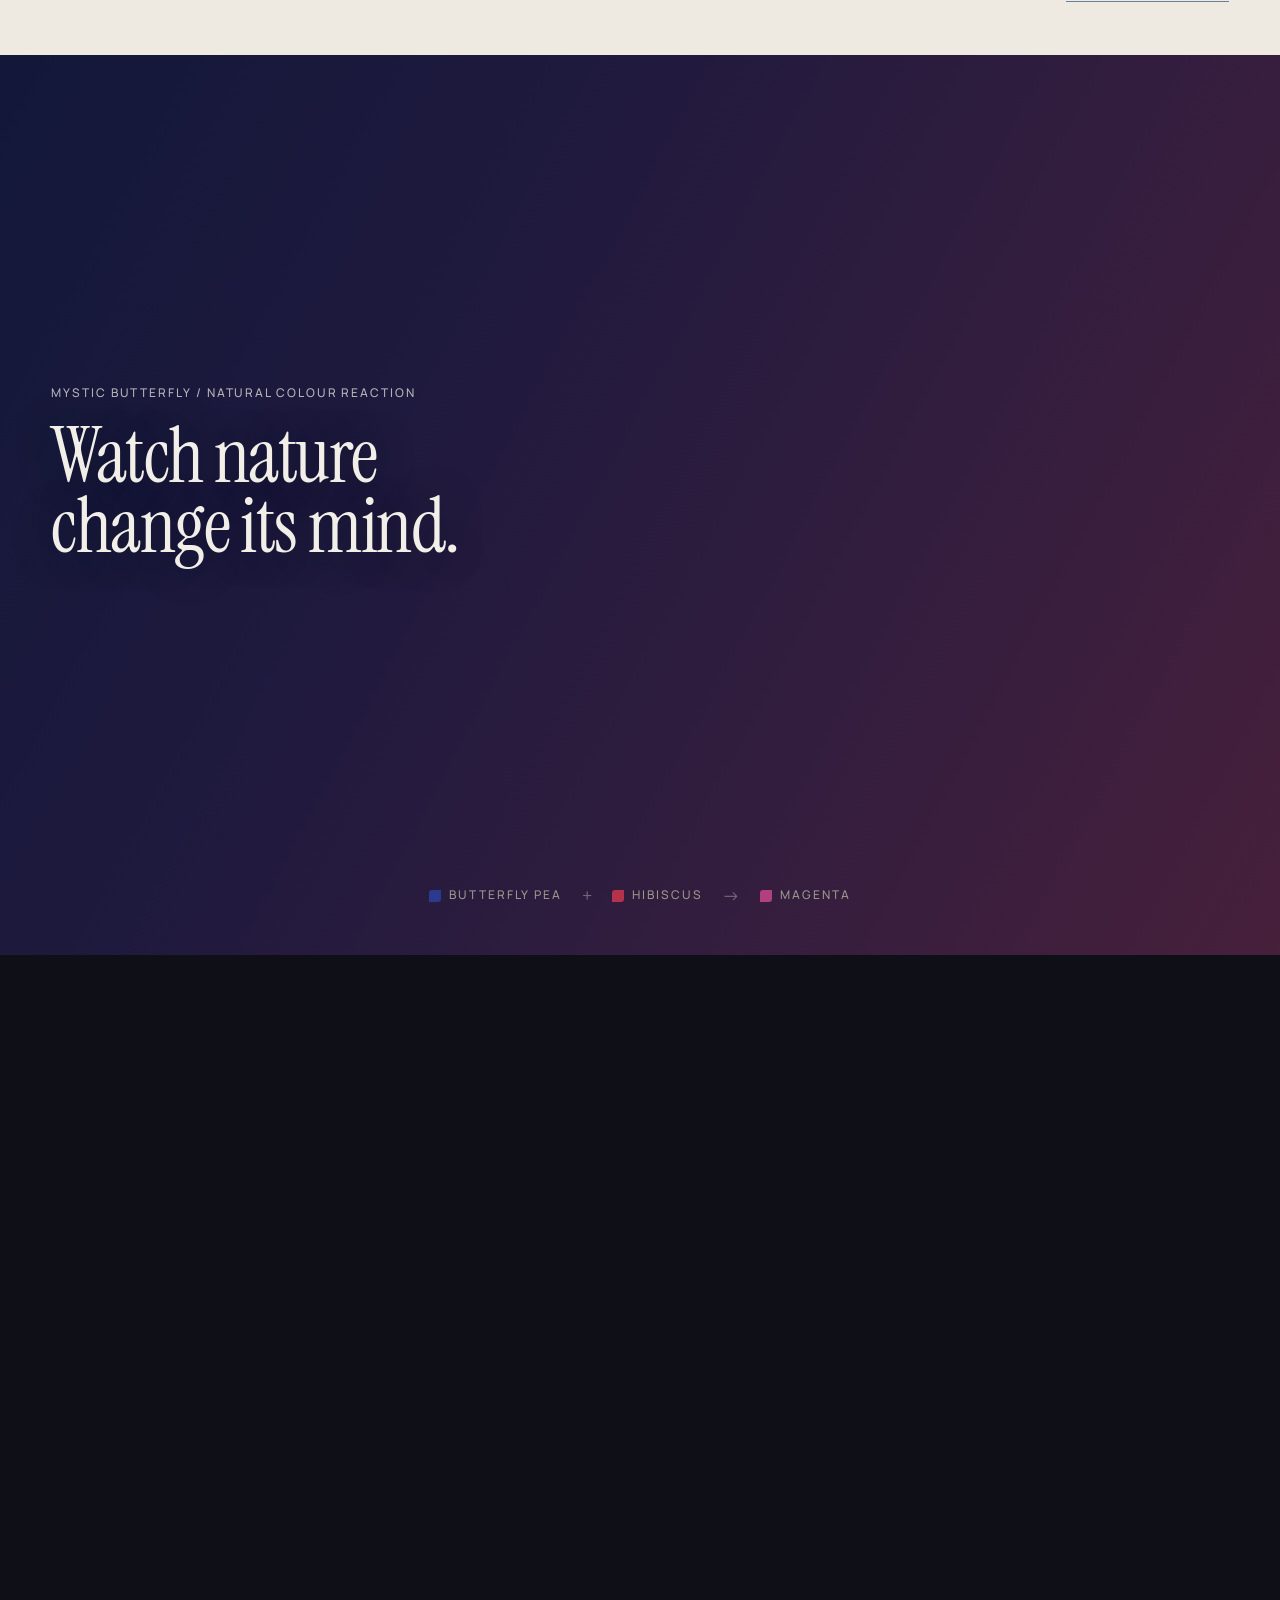
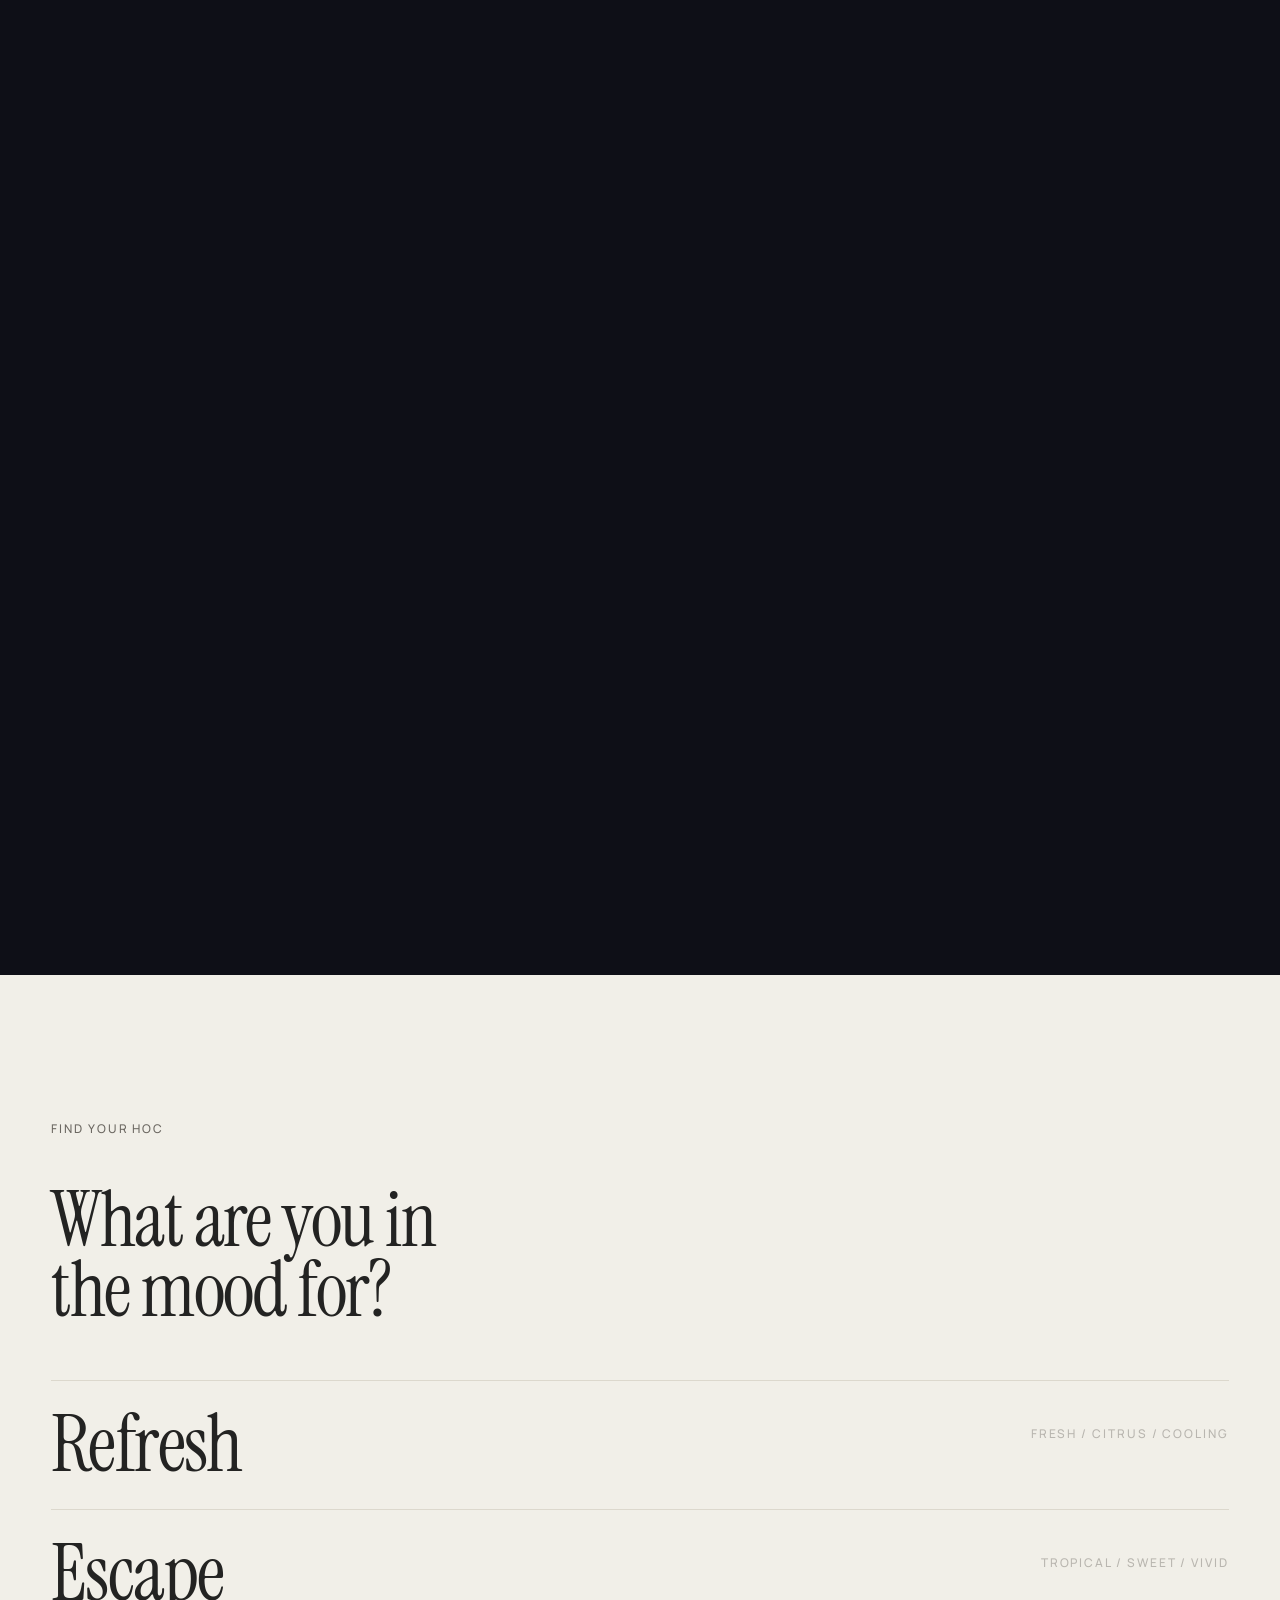
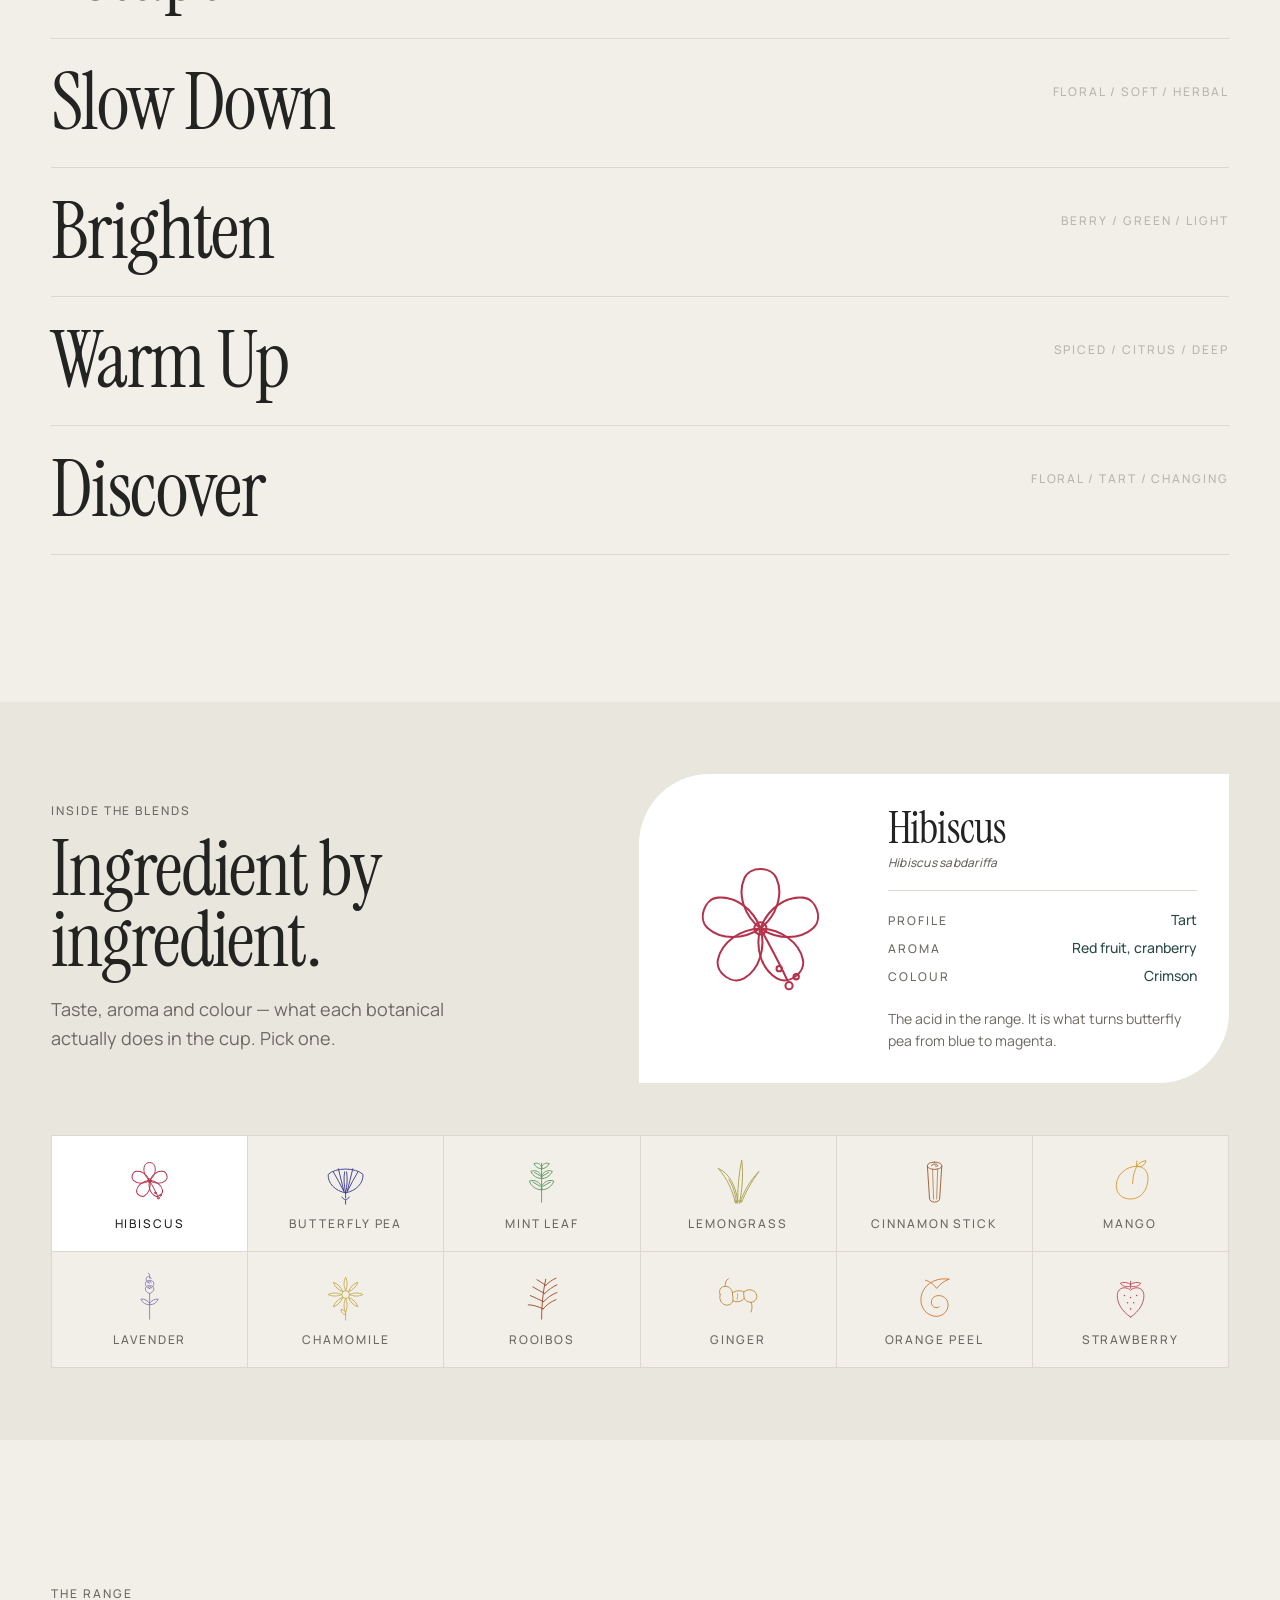
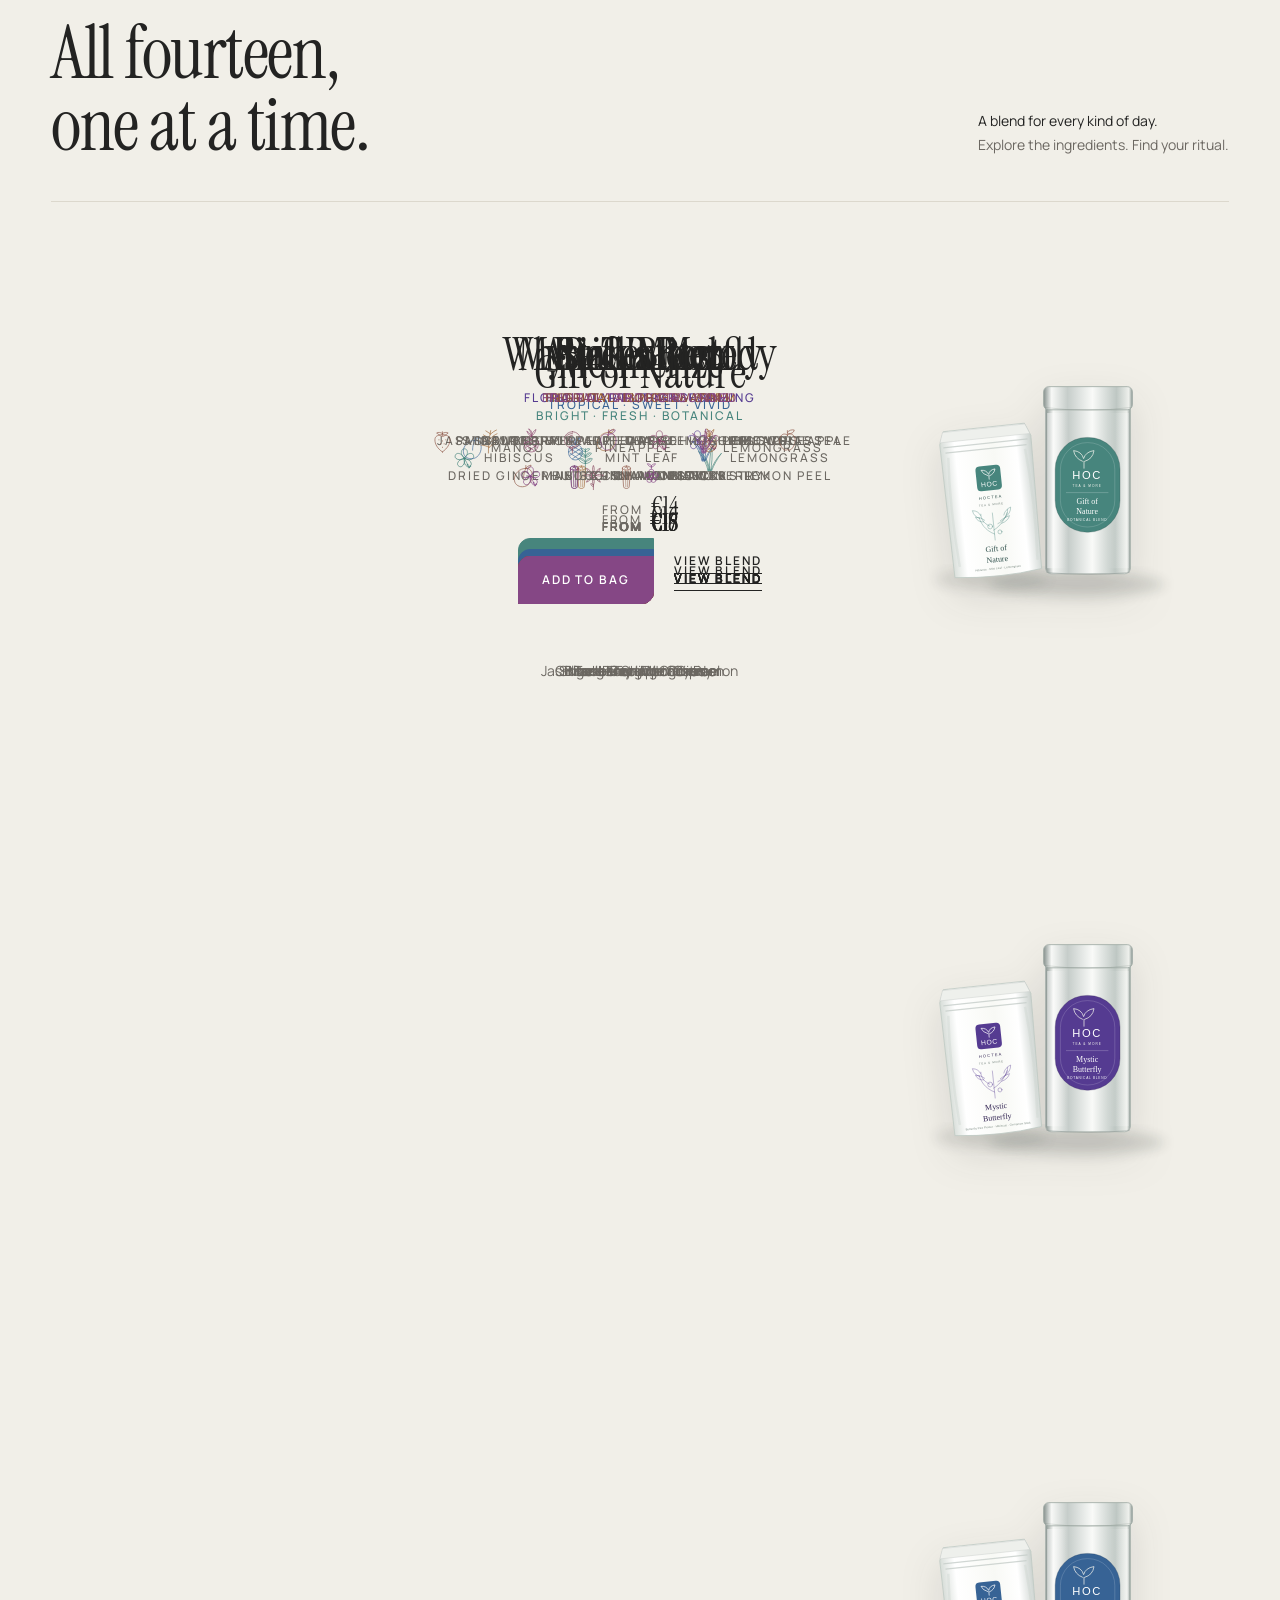
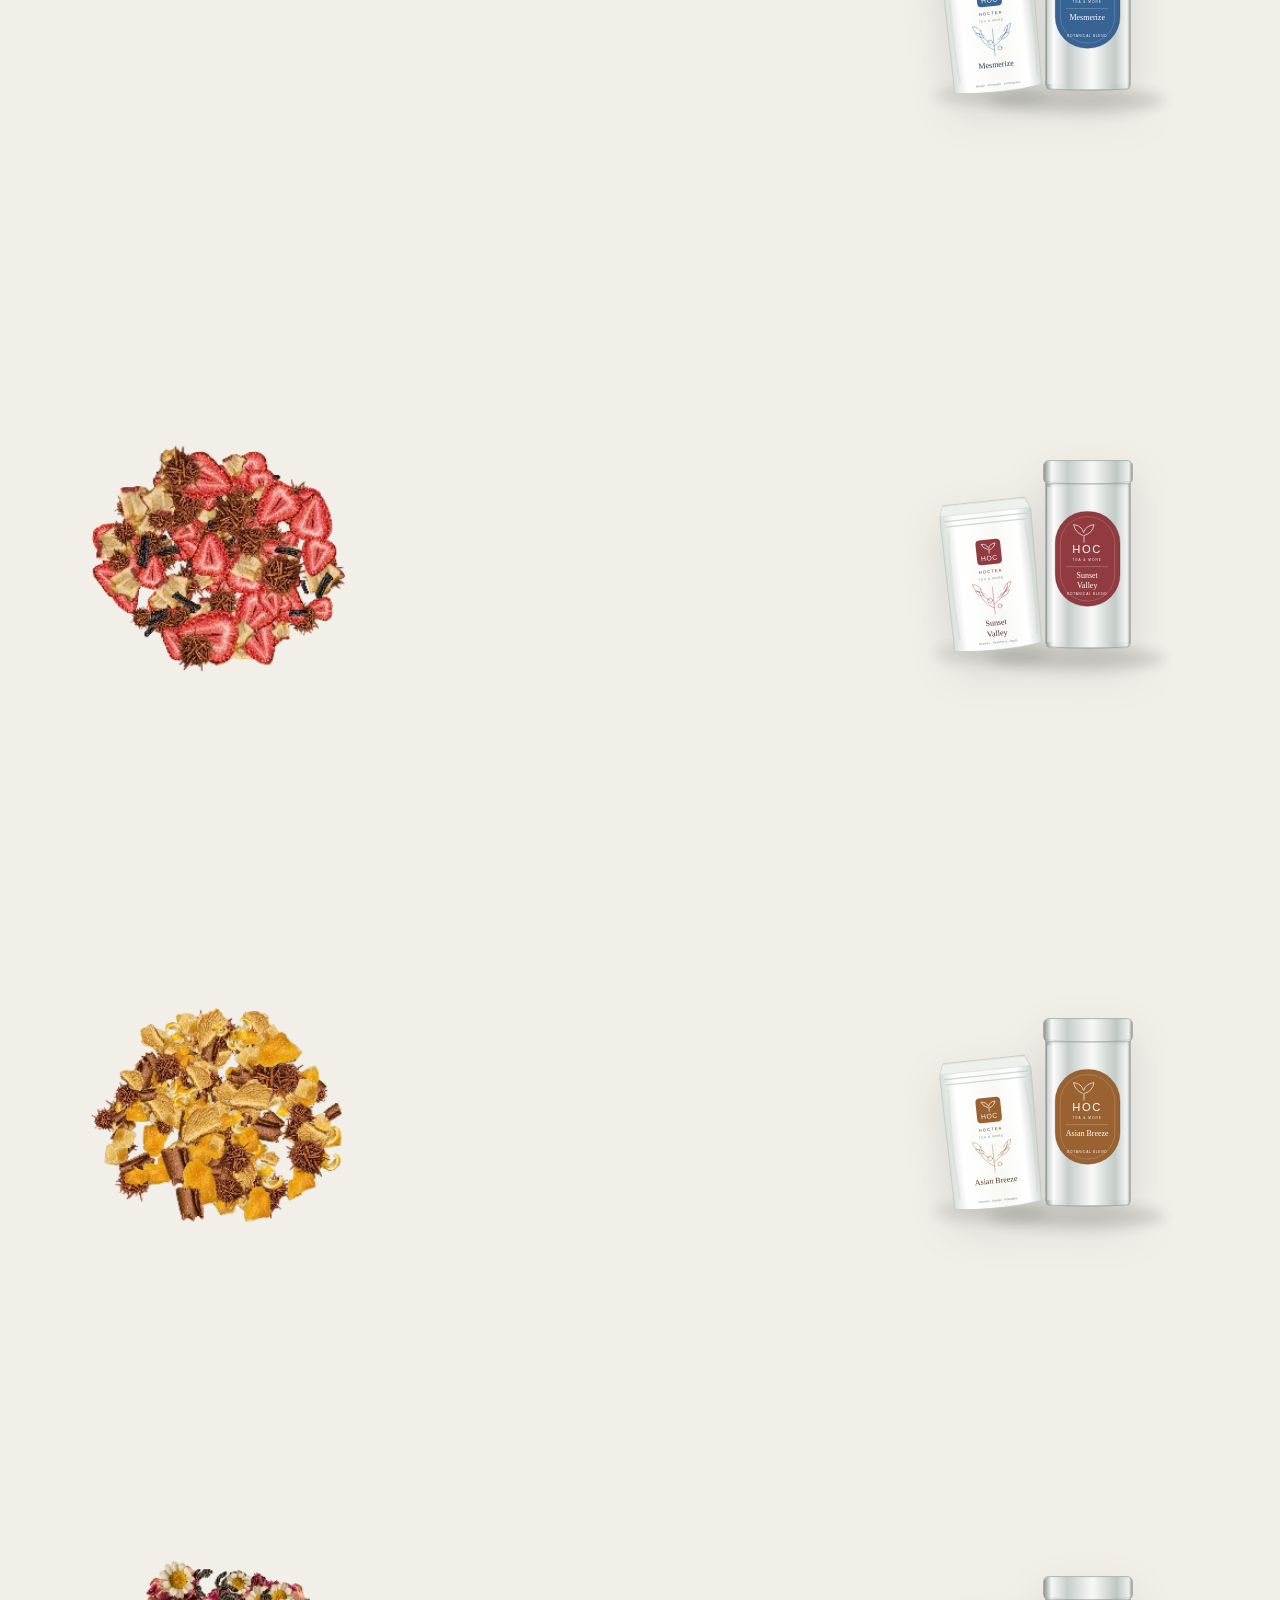
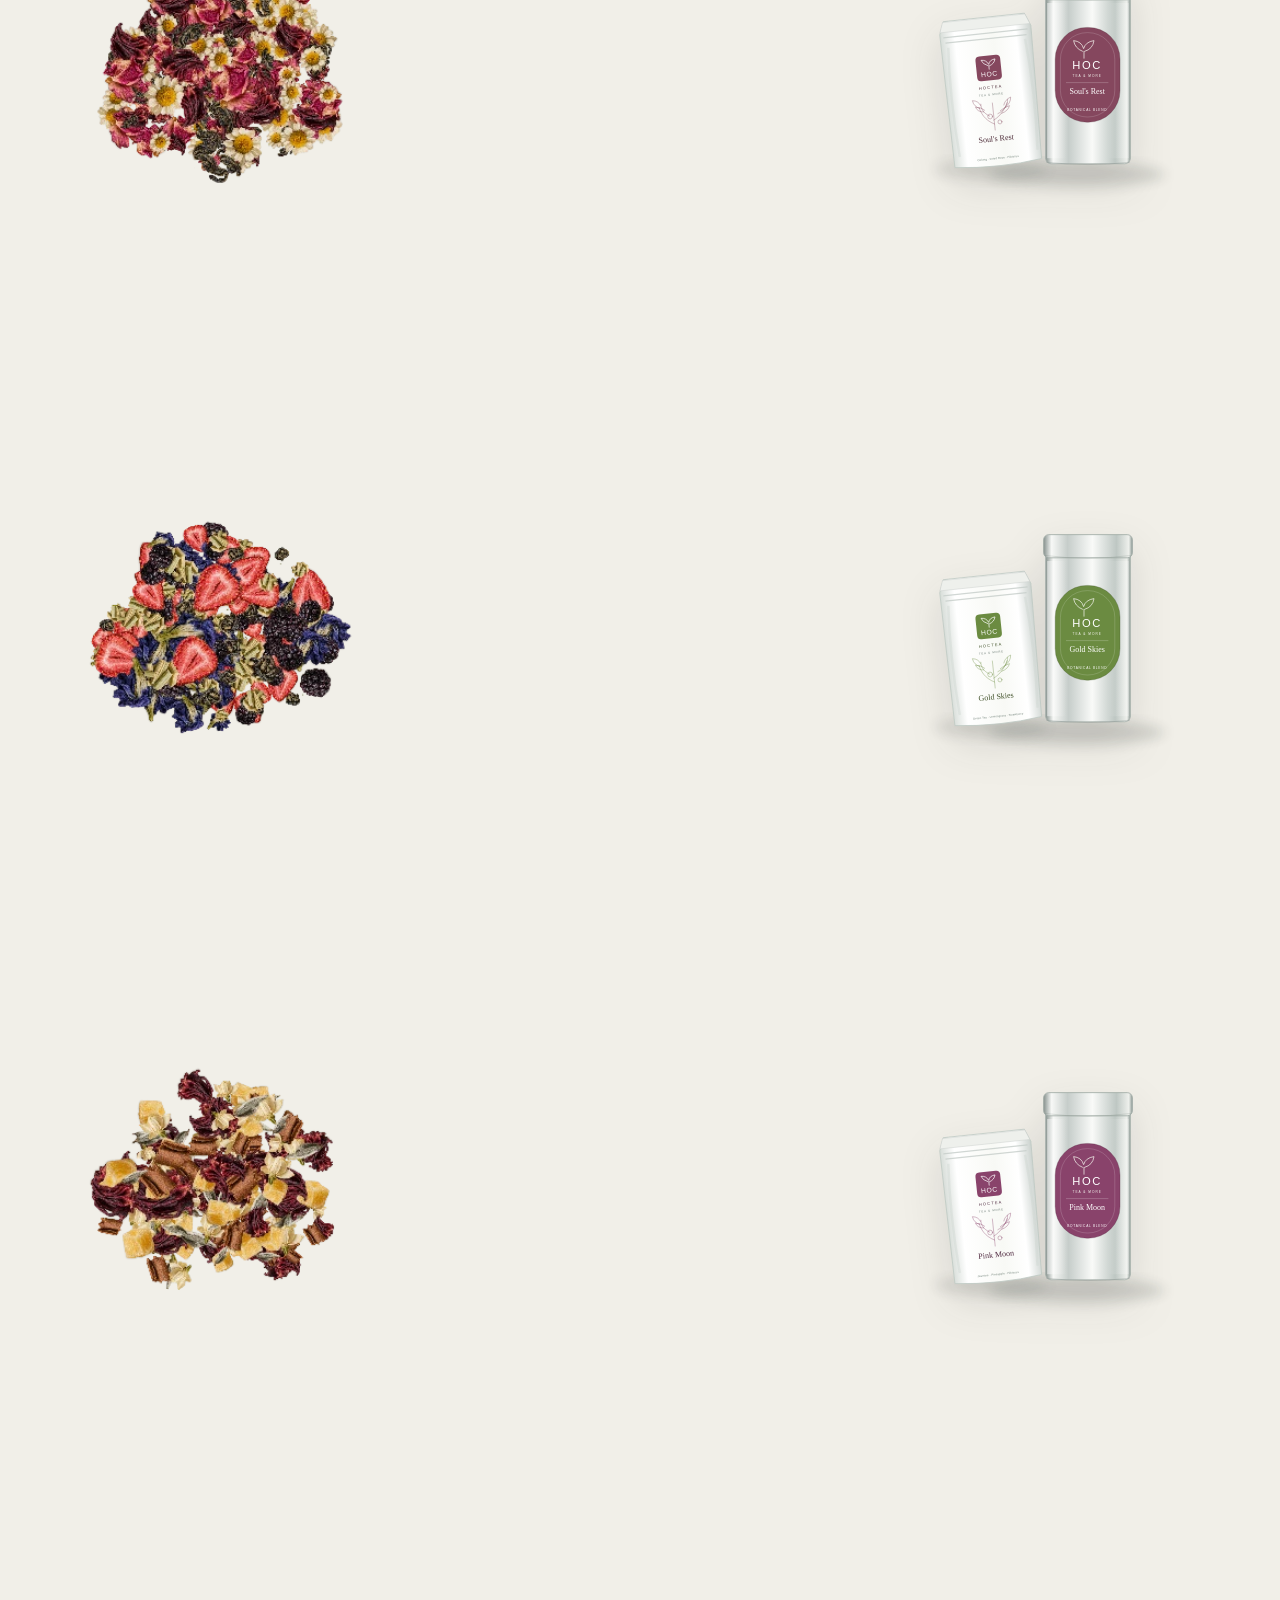
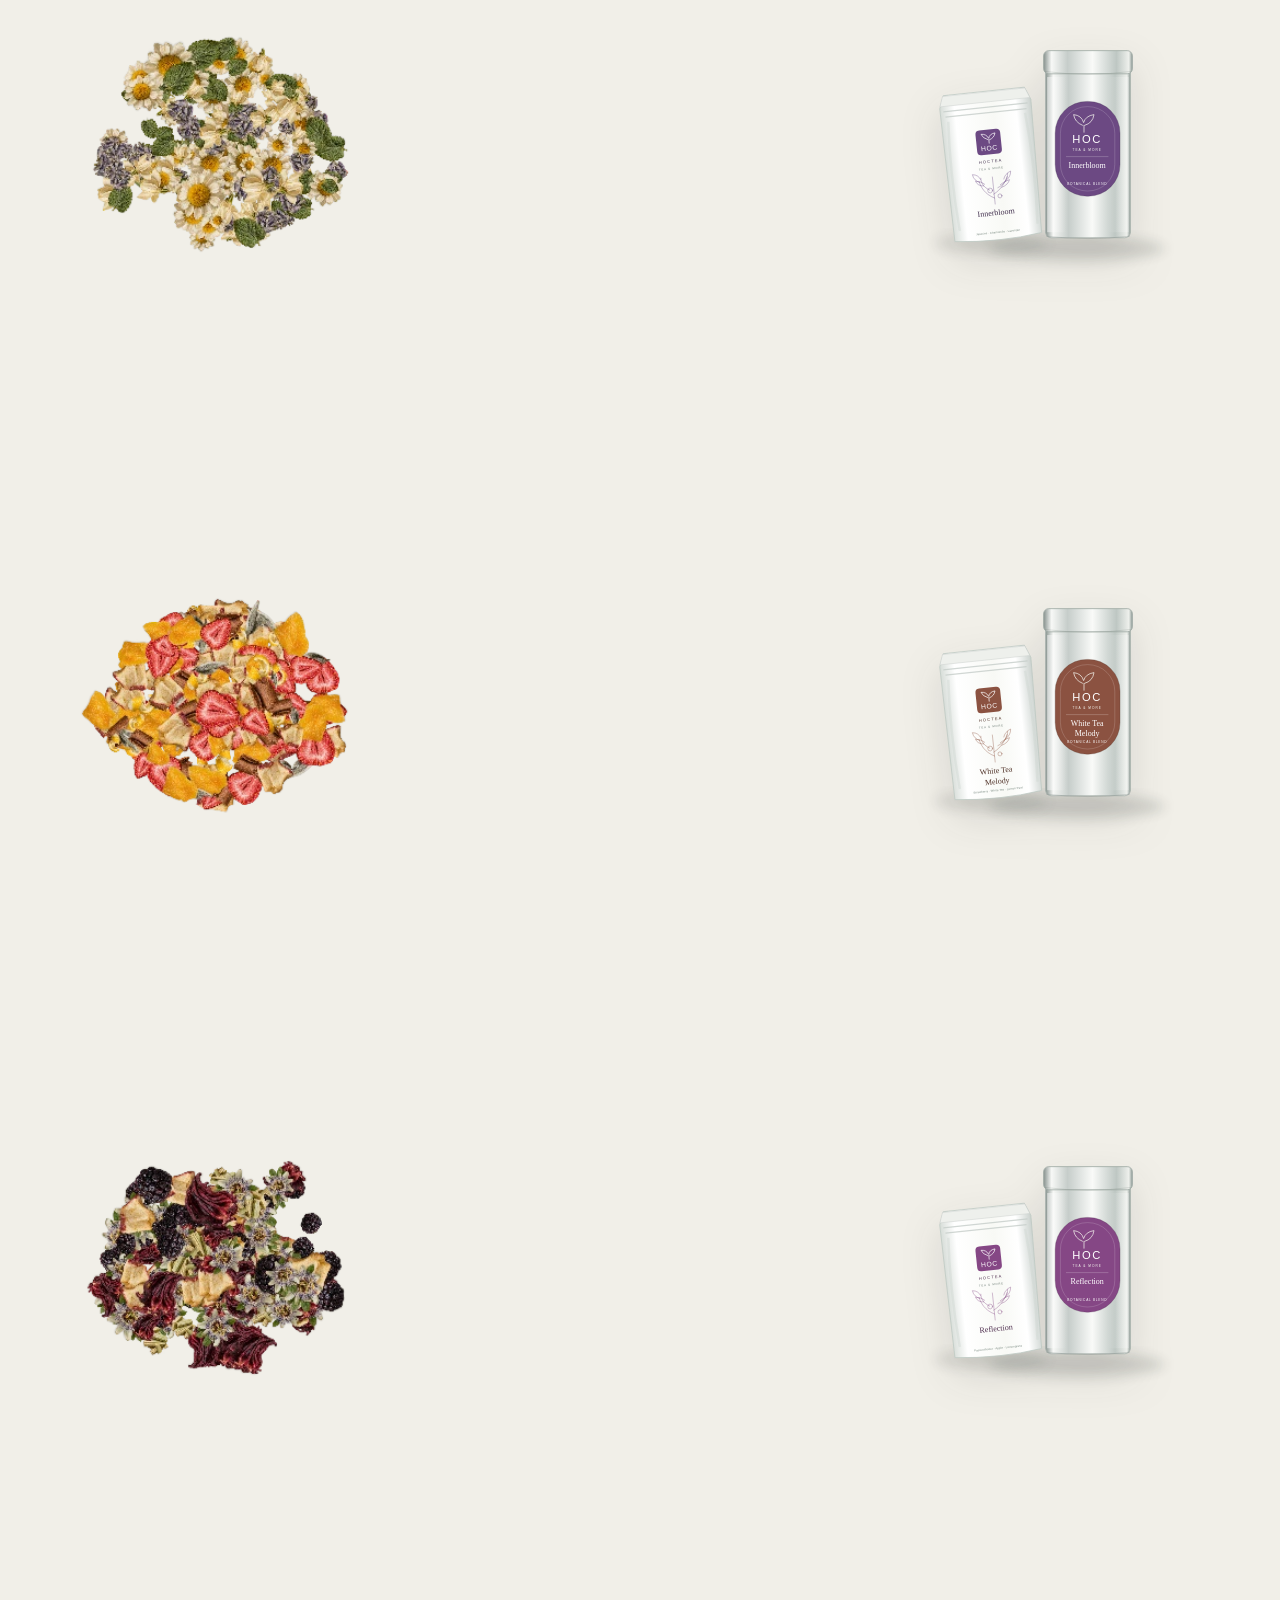
==== commit 4185718c: "Rebuild leaf-to-glass story around Mesmerize" ====
--- a/index.html
+++ b/index.html
@@ -14,8 +14,8 @@
       imagesizes="100vw" fetchpriority="high">
 <link href="https://fonts.googleapis.com/css2?family=Instrument+Serif:ital@0;1&family=Manrope:wght@400;500;600&display=swap" rel="stylesheet">
 
-<link rel="stylesheet" href="assets/css/hoc-core.css?v=9dc81688f6">
-<link rel="stylesheet" href="assets/css/hoc-sections.css?v=0705fce38c">
+<link rel="stylesheet" href="assets/css/hoc-core.css?v=b13c2b46f4">
+<link rel="stylesheet" href="assets/css/hoc-sections.css?v=1c7a2d5872">
 <script>document.documentElement.classList.add('hoc-js');</script>
 </head>
 <body>
@@ -346,87 +346,69 @@
       </div>
     </section>
 
-    <section class="hoc-section hoc-l2g" id="leaf-to-glass" data-theme="ink"
-             data-header-theme="light" data-hoc="leaf-to-glass"
-             style="--accent:#47857D;--accent-2:#7FB3AD;--accent-wash:#E0EBEA;--accent-ink:#2D4E4A;--liquid:#B4324B">
-
-      <!-- DESKTOP: pinned scrub stage (§13) -->
-      <div class="hoc-l2g__track" data-hoc="l2g-track">
-        <div class="hoc-l2g__stage">
-          <div class="hoc-wrap hoc-l2g__inner">
-
-            <div class="hoc-l2g__col hoc-l2g__col--left">
-              <p class="hoc-micro">
-                <span data-hoc="l2g-label">Raw</span></p>
-              <h2 class="hoc-title hoc-l2g__title">From leaf<br>to glass.</h2>
-              <ul class="hoc-l2g__ings">
-                <li data-ing="hibiscus"><svg class="hoc-bot" viewBox="0 0 100 100" aria-hidden="true"><use href="#b-hibiscus"></use></svg><span class="hoc-micro">Hibiscus</span></li><li data-ing="mint"><svg class="hoc-bot" viewBox="0 0 100 100" aria-hidden="true"><use href="#b-mint"></use></svg><span class="hoc-micro">Mint Leaf</span></li><li data-ing="lemongrass"><svg class="hoc-bot" viewBox="0 0 100 100" aria-hidden="true"><use href="#b-lemongrass"></use></svg><span class="hoc-micro">Lemongrass</span></li>
-              </ul>
-            </div>
-
-            <div class="hoc-l2g__col hoc-l2g__col--center">
-            <div class="hoc-l2g__glass">
-              <canvas data-hoc="l2g-canvas" aria-hidden="true"></canvas>
-            </div>
-            </div>
-
-            <div class="hoc-l2g__col hoc-l2g__col--right">
-              <dl class="hoc-brewdata">
-                
-                <div class="hoc-brewdata__row" data-metric="g">
-                  <dt class="hoc-micro">Leaf</dt>
-                  <dd class="hoc-brewdata__v">3<span class="hoc-brewdata__u">G</span></dd>
+    <section class="hoc-section hoc-brewstory" id="leaf-to-glass" data-header-theme="dark" data-hoc="leaf-to-glass" aria-labelledby="brew-story-title">
+      <div class="hoc-brewstory__track" data-brew-track>
+        <div class="hoc-brewstory__stage">
+          <div class="hoc-wrap">
+            <header class="hoc-brewstory__head">
+              <div><p class="hoc-micro">THE TRANSFORMATION</p><h2 id="brew-story-title">From leaf <em>to glass.</em></h2></div>
+              <p class="hoc-brewstory__intro">A little water. A little time.<br>A whole new character.</p>
+            </header>
+            <div class="hoc-brewstory__controls" role="group" aria-label="Explore the brewing stages">
+              <button type="button" data-brew-go="0" aria-pressed="true">Raw</button><button type="button" data-brew-go="1" aria-pressed="false">Brew</button><button type="button" data-brew-go="2" aria-pressed="false">Serve</button>
+              <span class="hoc-micro hoc-brewstory__hint">SCROLL TO STEEP <span aria-hidden="true">↓</span></span>
+            </div>
+            <div class="hoc-brewstory__scenes">
+              <article class="hoc-brewstep is-active" data-brew-step="0" style="--scene:0">
+                <div class="hoc-brewstep__copy">
+                  <p class="hoc-micro hoc-brewstep__eyebrow">Mesmerize <span aria-hidden="true">/</span> Raw</p>
+                  <h3>It starts with botanicals.</h3>
+                  <p class="hoc-brewstep__body">Mango and pineapple, lemongrass and butterfly pea. Measure the whole blend and let each ingredient play its part.</p>
+                  <p class="hoc-micro hoc-brewstep__cue">3 G OF THE BLEND</p>
+                  <ul class="hoc-brewstep__ingredients" aria-label="Ingredients"><li><svg class="hoc-bot" viewBox="0 0 100 100" aria-hidden="true"><use href="#b-mango"></use></svg><span>Mango</span></li><li><svg class="hoc-bot" viewBox="0 0 100 100" aria-hidden="true"><use href="#b-pineapple"></use></svg><span>Pineapple</span></li><li><svg class="hoc-bot" viewBox="0 0 100 100" aria-hidden="true"><use href="#b-lemongrass"></use></svg><span>Lemongrass</span></li><li><svg class="hoc-bot" viewBox="0 0 100 100" aria-hidden="true"><use href="#b-butterfly-pea"></use></svg><span>Butterfly Pea Flower</span></li></ul>
                 </div>
-                <div class="hoc-brewdata__row" data-metric="ml">
-                  <dt class="hoc-micro">Water</dt>
-                  <dd class="hoc-brewdata__v">330<span class="hoc-brewdata__u">ML</span></dd>
+                <figure class="hoc-brewstep__visual">
+                  <div class="hoc-brewstep__photo"><img src="assets/img/brew-mesmerize-2160.webp?v=7fc1cfe1bc" srcset="assets/img/brew-mesmerize-1440.webp?v=e203d55ce5 1440w, assets/img/brew-mesmerize-2160.webp?v=7fc1cfe1bc 2160w" sizes="(max-width: 899px) 270vw, 150vw" width="2160" height="720" loading="lazy" decoding="async" alt="Dried mango, pineapple, lemongrass and butterfly pea in a clear glass before brewing."></div>
+                  <figcaption class="hoc-micro">BOTANICALS, IN THEIR ELEMENT.</figcaption>
+                </figure>
+              </article><article class="hoc-brewstep" data-brew-step="1" style="--scene:1">
+                <div class="hoc-brewstep__copy">
+                  <p class="hoc-micro hoc-brewstep__eyebrow">Mesmerize <span aria-hidden="true">/</span> Brew</p>
+                  <h3>Give it a little time.</h3>
+                  <p class="hoc-brewstep__body">Add hot water and let butterfly pea release its blue colour. Five minutes for the tropical aroma and flavour to unfold.</p>
+                  <p class="hoc-micro hoc-brewstep__cue">330 ML · 90 °C · 5 MIN</p>
+                  <ul class="hoc-brewstep__ingredients" aria-label="Ingredients"><li><svg class="hoc-bot" viewBox="0 0 100 100" aria-hidden="true"><use href="#b-mango"></use></svg><span>Mango</span></li><li><svg class="hoc-bot" viewBox="0 0 100 100" aria-hidden="true"><use href="#b-pineapple"></use></svg><span>Pineapple</span></li><li><svg class="hoc-bot" viewBox="0 0 100 100" aria-hidden="true"><use href="#b-lemongrass"></use></svg><span>Lemongrass</span></li><li><svg class="hoc-bot" viewBox="0 0 100 100" aria-hidden="true"><use href="#b-butterfly-pea"></use></svg><span>Butterfly Pea Flower</span></li></ul>
                 </div>
-                <div class="hoc-brewdata__row" data-metric="c">
-                  <dt class="hoc-micro">Temperature</dt>
-                  <dd class="hoc-brewdata__v">90<span class="hoc-brewdata__u">°C</span></dd>
+                <figure class="hoc-brewstep__visual">
+                  <div class="hoc-brewstep__photo"><img src="assets/img/brew-mesmerize-2160.webp?v=7fc1cfe1bc" srcset="assets/img/brew-mesmerize-1440.webp?v=e203d55ce5 1440w, assets/img/brew-mesmerize-2160.webp?v=7fc1cfe1bc 2160w" sizes="(max-width: 899px) 270vw, 150vw" width="2160" height="720" loading="lazy" decoding="async" alt="Water pouring into a glass as the botanicals infuse a blue tea."></div>
+                  <figcaption class="hoc-micro">BOTANICALS, IN THEIR ELEMENT.</figcaption>
+                </figure>
+              </article><article class="hoc-brewstep" data-brew-step="2" style="--scene:2">
+                <div class="hoc-brewstep__copy">
+                  <p class="hoc-micro hoc-brewstep__eyebrow">Mesmerize <span aria-hidden="true">/</span> Serve</p>
+                  <h3>Make the moment yours.</h3>
+                  <p class="hoc-brewstep__body">Strain the botanicals and pour over ice. Tropical fruit, a clean citrus finish, and a vivid blue pour.</p>
+                  <p class="hoc-micro hoc-brewstep__cue">STRAIN · POUR · ENJOY</p>
+                  <ul class="hoc-brewstep__ingredients" aria-label="Ingredients"><li><svg class="hoc-bot" viewBox="0 0 100 100" aria-hidden="true"><use href="#b-mango"></use></svg><span>Mango</span></li><li><svg class="hoc-bot" viewBox="0 0 100 100" aria-hidden="true"><use href="#b-pineapple"></use></svg><span>Pineapple</span></li><li><svg class="hoc-bot" viewBox="0 0 100 100" aria-hidden="true"><use href="#b-lemongrass"></use></svg><span>Lemongrass</span></li><li><svg class="hoc-bot" viewBox="0 0 100 100" aria-hidden="true"><use href="#b-butterfly-pea"></use></svg><span>Butterfly Pea Flower</span></li></ul>
                 </div>
-                <div class="hoc-brewdata__row" data-metric="min">
-                  <dt class="hoc-micro">Time</dt>
-                  <dd class="hoc-brewdata__v">05:00<span class="hoc-brewdata__u"></span></dd>
-                </div>
+                <figure class="hoc-brewstep__visual">
+                  <div class="hoc-brewstep__photo"><img src="assets/img/brew-mesmerize-2160.webp?v=7fc1cfe1bc" srcset="assets/img/brew-mesmerize-1440.webp?v=e203d55ce5 1440w, assets/img/brew-mesmerize-2160.webp?v=7fc1cfe1bc 2160w" sizes="(max-width: 899px) 270vw, 150vw" width="2160" height="720" loading="lazy" decoding="async" alt="Finished sapphire-blue Mesmerize tea served over clear ice cubes."></div>
+                  <figcaption class="hoc-micro">BOTANICALS, IN THEIR ELEMENT.</figcaption>
+                </figure>
+              </article>
+            </div>
+            <footer class="hoc-brewstory__foot">
+              <dl class="hoc-brewstory__recipe" aria-label="Mesmerize brewing recipe">
+                <div><dt>BLEND</dt><dd>3<span> g</span></dd></div>
+                <div><dt>WATER</dt><dd>330<span> ml</span></dd></div>
+                <div><dt>HEAT</dt><dd>90<span> °C</span></dd></div>
+                <div><dt>STEEP</dt><dd>5<span> min</span></dd></div>
               </dl>
-              <div class="hoc-l2g__cta">
-                <a class="hoc-btn" href="#blends">Discover Gift of Nature</a>
-              </div>
-            </div>
-
+              <a class="hoc-brewstory__link" href="products/mesmerize/">Discover Mesmerize <span aria-hidden="true">↗</span></a>
+            </footer>
+            <div class="hoc-brewstory__meter" aria-hidden="true"><span data-brew-progress></span></div>
           </div>
-          <ol class="hoc-l2g__progress" aria-hidden="true">
-            <li class="is-on" data-step="0"><span class="hoc-micro">Raw</span></li><li data-step="1"><span class="hoc-micro">Fall</span></li><li data-step="2"><span class="hoc-micro">Infuse</span></li><li data-step="3"><span class="hoc-micro">Colour</span></li><li data-step="4"><span class="hoc-micro">Ice</span></li><li data-step="5"><span class="hoc-micro">Serve</span></li>
-          </ol>
         </div>
-      </div>
-
-      <!-- MOBILE: three short stages, no pin (§13, §44) -->
-      <div class="hoc-l2g__mobile" data-hoc="l2g-mobile">
-        
-        <article class="hoc-l2gm" data-progress="0.12">
-          <div class="hoc-l2gm__glass"><canvas data-hoc="l2g-mcanvas" aria-hidden="true"></canvas></div>
-          <div class="hoc-l2gm__copy">
-            <p class="hoc-micro">Raw</p>
-            <p class="hoc-body">Three grams of hibiscus, mint leaf and lemongrass. Dry, whole, unground.</p>
-          </div>
-        </article>
-        <article class="hoc-l2gm" data-progress="0.55">
-          <div class="hoc-l2gm__glass"><canvas data-hoc="l2g-mcanvas" aria-hidden="true"></canvas></div>
-          <div class="hoc-l2gm__copy">
-            <p class="hoc-micro">Brew</p>
-            <p class="hoc-body">330 ml at 90 °C. The hibiscus goes first, and the water turns.</p>
-          </div>
-        </article>
-        <article class="hoc-l2gm" data-progress="0.97">
-          <div class="hoc-l2gm__glass"><canvas data-hoc="l2g-mcanvas" aria-hidden="true"></canvas></div>
-          <div class="hoc-l2gm__copy">
-            <p class="hoc-micro">Serve</p>
-            <p class="hoc-body">Five minutes, then ice. It holds its colour all the way down.</p>
-          </div>
-        </article>
-        <div class="hoc-l2gm__cta"><a class="hoc-btn" href="#blends">Discover Gift of Nature</a></div>
       </div>
     </section>
 
@@ -2124,21 +2106,21 @@
 </svg>
 
 
-<script src="assets/vendor/gsap.min.js?v=96c01b81f4"></script>
-<script src="assets/vendor/ScrollTrigger.min.js?v=308219390e"></script>
-<script src="assets/vendor/SplitText.min.js?v=5e519ea247"></script>
-<script src="assets/vendor/CustomEase.min.js?v=1cb1622270"></script>
-<script src="assets/vendor/DrawSVGPlugin.min.js?v=d8f70b87c1"></script>
-<script src="assets/vendor/Flip.min.js?v=d2d2f30a87"></script>
-<script src="assets/vendor/ScrambleTextPlugin.min.js?v=e9ce04a07d"></script>
-<script src="assets/vendor/Observer.min.js?v=697c7e96ae"></script>
+<script src="assets/vendor/gsap.min.js?v=b9a1a52787"></script>
+<script src="assets/vendor/ScrollTrigger.min.js?v=4aeb84b07a"></script>
+<script src="assets/vendor/SplitText.min.js?v=03f532f721"></script>
+<script src="assets/vendor/CustomEase.min.js?v=155a4e7ffe"></script>
+<script src="assets/vendor/DrawSVGPlugin.min.js?v=1022fa54a7"></script>
+<script src="assets/vendor/Flip.min.js?v=b42ca485d0"></script>
+<script src="assets/vendor/ScrambleTextPlugin.min.js?v=258f54d8bd"></script>
+<script src="assets/vendor/Observer.min.js?v=298b0ea32d"></script>
 <script src="assets/vendor/lenis.min.js?v=804047c1d9"></script>
-<script src="assets/vendor/embla-carousel.umd.js?v=f05b5dbfe3"></script>
-
-<script src="assets/js/hoc-data.js?v=0457c02380"></script>
+<script src="assets/vendor/embla-carousel.umd.js?v=181961bf7d"></script>
+
+<script src="assets/js/hoc-data.js?v=472d245cb3"></script>
 <script src="assets/js/hoc-core.js?v=7a9baf86e6"></script>
-<script src="assets/js/hoc-botanicals.js?v=a423a63202"></script>
-<script src="assets/js/hoc-webgl.js?v=e2d91a3e21"></script>
-<script src="assets/js/hoc-motion.js?v=d51e2e557d"></script>
+<script src="assets/js/hoc-botanicals.js?v=25f6c9471c"></script>
+<script src="assets/js/hoc-webgl.js?v=d99d4cb262"></script>
+<script src="assets/js/hoc-motion.js?v=9a3f12ac7b"></script>
 </body>
 </html>
--- a/assets/css/hoc-sections.css
+++ b/assets/css/hoc-sections.css
@@ -642,179 +642,91 @@
    04  FROM LEAF TO GLASS  §13
    ========================================================================== */
 
-.hoc-l2g {
-  position: relative;
-}
-.hoc-l2g__track {
-  height: 420vh;
-}
-.hoc-l2g__stage {
-  position: sticky;
-  top: 0;
-  height: 100svh;
-  display: flex;
-  flex-direction: column;
-  justify-content: center;
-  overflow: hidden;
-}
-.hoc-l2g__inner {
-  display: grid;
-  grid-template-columns: minmax(0, 1fr) minmax(0, 1.4fr) minmax(0, 1fr);
-  gap: clamp(1rem, 3vw, 3rem);
-  align-items: center;
-  width: 100%;
-}
-.hoc-l2g__col--left {
-  align-self: center;
-}
-.hoc-l2g__title {
-  margin-block: 0.75rem 2rem;
-}
-.hoc-l2g__ings {
-  display: grid;
-  gap: 0.9rem;
-}
-.hoc-l2g__ings li {
-  display: flex;
-  align-items: center;
-  gap: 0.7rem;
-  opacity: 0.35;
-  transition: opacity var(--t-ui) var(--e-hoc);
-}
-.hoc-l2g__ings li.is-on {
-  opacity: 1;
-}
-.hoc-l2g__ings .hoc-bot {
-  width: 2.4em;
-  height: 2.4em;
-  color: var(--accent-2);
-}
-
-.hoc-l2g__glass {
-  position: relative;
-  width: 100%;
-  height: min(72svh, 700px);
-}
-.hoc-l2g__glass canvas {
-  width: 100%;
-  height: 100%;
-  display: block;
-}
-
-.hoc-l2g__col--right {
-  justify-self: end;
-  width: 100%;
-  max-width: 20rem;
-}
-.hoc-brewdata {
-  display: grid;
-  gap: 0.1rem;
-  margin: 0;
-}
-.hoc-brewdata__row {
-  display: flex;
-  align-items: baseline;
-  justify-content: space-between;
-  gap: 1rem;
-  padding-block: 0.85rem;
-  border-bottom: 1px solid var(--hairline);
-  opacity: 0.34;
-  transition: opacity var(--t-ui) var(--e-hoc),
-    color var(--t-ui) var(--e-hoc);
-}
-.hoc-brewdata__row.is-on {
-  opacity: 1;
-  color: var(--accent-2);
-}
-.hoc-brewdata__row dt {
-  margin: 0;
-}
-.hoc-brewdata__v {
-  margin: 0;
-  font-family: var(--ff-display);
-  font-size: clamp(1.5rem, 2.4vw, 2.25rem);
-  line-height: 1;
-  font-variant-numeric: tabular-nums;
-}
-.hoc-brewdata__u {
-  font-size: 0.5em;
-  margin-left: 0.25em;
-  letter-spacing: 0.06em;
-}
-.hoc-l2g__cta {
-  margin-top: 2rem;
-}
-.hoc-l2g__cta .hoc-btn {
-  --btn-edge: rgb(241 239 232 / 0.4);
-}
-
-.hoc-l2g__progress {
-  position: absolute;
-  left: 0;
-  right: 0;
-  bottom: clamp(1.25rem, 4vh, 2.5rem);
-  display: flex;
-  justify-content: center;
-  gap: clamp(0.75rem, 2vw, 2rem);
-  padding-inline: var(--gutter);
-}
-.hoc-l2g__progress li {
-  opacity: 0.28;
-  transition: opacity var(--t-ui) var(--e-hoc);
-  position: relative;
-  padding-top: 0.75rem;
-}
-.hoc-l2g__progress li::before {
-  content: "";
-  position: absolute;
-  top: 0;
-  left: 0;
-  width: 100%;
-  height: 1px;
-  background: currentColor;
-}
-.hoc-l2g__progress li.is-on {
-  opacity: 1;
-  color: var(--accent-2);
-}
-
-.hoc-l2g__mobile {
-  display: none;
+.hoc-brewstory {
+  --surface: #eeeae1;
+  --on-surface: #292e29;
+  --on-surface-dim: #626c60;
+  --hairline: #cdcfc3;
+  scroll-margin-top: var(--header-h-scrolled);
+}
+.hoc-brewstory__stage { padding-block: clamp(2.5rem, 4vw, 4rem); }
+.hoc-brewstory__head {
+  display: flex; align-items: end; justify-content: space-between;
+  gap: 2rem; margin-bottom: 2rem;
+}
+.hoc-brewstory__head .hoc-micro { margin-bottom: .85rem; color: #426588; }
+.hoc-brewstory__head h2 { font: 400 clamp(3.3rem, 5.6vw, 6rem)/.95 var(--ff-display); letter-spacing: -.035em; text-wrap: balance; }
+.hoc-brewstory__head h2 em { color: #46698c; font-weight: 400; }
+.hoc-brewstory__intro { font-size: .9rem; line-height: 1.6; color: #646b60; padding-bottom: .1rem; }
+.hoc-brewstory__controls { display: none; align-items: center; border-block: 1px solid var(--hairline); gap: 2rem; }
+.hoc-brewstory__controls button { padding-block: .8rem; font-size: .82rem; border-bottom: 2px solid transparent; margin-bottom: -1px; color: #666f63; }
+.hoc-brewstory__controls button[aria-pressed="true"] { color: #2d4968; border-bottom-color: #46698c; }
+.hoc-brewstory__hint { margin-left: auto; font-size: .59rem; }
+.hoc-brewstory__hint span { display: inline-block; margin-left: 1rem; }
+.hoc-brewstory__scenes { display: grid; gap: 3rem; }
+.hoc-brewstep {
+  display: grid; grid-template-columns: minmax(0, .9fr) minmax(0, 1.1fr);
+  align-items: center; gap: clamp(2rem, 5vw, 5rem);
+}
+.hoc-brewstep + .hoc-brewstep { border-top: 1px solid var(--hairline); padding-top: 3rem; }
+.hoc-brewstep__copy { min-width: 0; max-width: 34rem; }
+.hoc-brewstep__eyebrow { color: #4b6c8e; font-size: .64rem; }
+.hoc-brewstep__eyebrow span { margin-inline: .5rem; color: #919caa; }
+.hoc-brewstep h3 { max-width: 13ch; margin-top: 1.1rem; font: 400 clamp(2.6rem, 4vw, 4.4rem)/1 var(--ff-display); letter-spacing: -.025em; text-wrap: balance; }
+.hoc-brewstep__body { max-width: 36ch; margin-top: 1.5rem; font-size: clamp(.94rem, 1.1vw, 1.05rem); line-height: 1.75; color: #626a72; text-wrap: pretty; }
+.hoc-brewstep__cue { margin-top: 1.5rem; color: #41618a; font-size: .65rem; }
+.hoc-brewstep__ingredients { display: flex; flex-wrap: wrap; gap: .75rem 1rem; margin-top: 1.65rem; padding-top: 1rem; border-top: 1px solid var(--hairline); }
+.hoc-brewstep__ingredients li { display: flex; align-items: center; gap: .35rem; color: #616e7c; font-size: .7rem; }
+.hoc-brewstep__ingredients .hoc-bot { width: 1.65rem; height: 1.65rem; color: #5379a0; }
+.hoc-brewstep__visual { min-width: 0; width: min(100%, 580px); justify-self: end; }
+.hoc-brewstep__photo { position: relative; width: 100%; aspect-ratio: 1; overflow: hidden; border-start-start-radius: clamp(3.5rem, 6vw, 7rem); border-end-end-radius: clamp(3.5rem, 6vw, 7rem); background: #e2d9c9; }
+.hoc-brewstep__photo img { display: block; width: 300%; height: 100%; max-width: none; transform: translateX(calc(var(--scene) * -33.333333%)); }
+.hoc-brewstep__photo.is-single img { width: 100%; transform: none; object-fit: cover; }
+.hoc-brewstep__visual figcaption { margin-top: .75rem; font-size: .56rem; color: #686e61; text-align: right; }
+.hoc-brewstory__foot { display: flex; align-items: center; justify-content: space-between; gap: 2rem; border-top: 1px solid var(--hairline); padding-top: 1.2rem; margin-top: 2rem; }
+.hoc-brewstory__recipe { display: flex; gap: clamp(1.5rem, 4vw, 4.5rem); }
+.hoc-brewstory__recipe dt { font-size: .54rem; letter-spacing: .12em; color: #617081; }
+.hoc-brewstory__recipe dd { font: 400 1.8rem/1.3 var(--ff-display); color: #334e6b; }
+.hoc-brewstory__recipe dd span { font: 400 .72rem/1.3 var(--ff-ui); }
+.hoc-brewstory__link { display: inline-flex; align-items: center; gap: 2rem; padding-block: .8rem; font-size: .8rem; border-bottom: 1px solid #6a8099; color: #324e6c; }
+.hoc-brewstory__link:hover { color: #172536; border-color: currentColor; }
+.hoc-brewstory__meter { display: none; height: 2px; background: #d3d7ca; margin-top: 1rem; overflow: hidden; }
+.hoc-brewstory__meter span { display: block; width: 100%; height: 100%; background: #52749a; transform: scaleX(0); transform-origin: left; }
+.hoc-brewstory.is-enhanced .hoc-brewstory__track { height: 250svh; }
+.hoc-brewstory.is-enhanced .hoc-brewstory__stage { position: sticky; top: var(--header-h-scrolled); min-height: calc(100svh - var(--header-h-scrolled)); display: flex; align-items: center; padding-block: clamp(1.25rem, 2.5vh, 2rem); }
+.hoc-brewstory.is-enhanced .hoc-brewstory__head { margin-bottom: 1.25rem; }
+.hoc-brewstory.is-enhanced .hoc-brewstory__controls { display: flex; }
+.hoc-brewstory.is-enhanced .hoc-brewstory__scenes { gap: 0; margin-top: 1.5rem; }
+.hoc-brewstory.is-enhanced .hoc-brewstep { grid-area: 1 / 1; opacity: 0; visibility: hidden; transform: translateY(10px); pointer-events: none; border: 0; padding: 0; transition: opacity .6s var(--e-hoc), transform .7s var(--e-hoc), visibility .6s; }
+.hoc-brewstory.is-enhanced .hoc-brewstep.is-active { opacity: 1; visibility: visible; transform: none; pointer-events: auto; }
+.hoc-brewstory.is-enhanced .hoc-brewstep__visual { width: min(100%, 49svh, 530px); }
+.hoc-brewstory.is-enhanced .hoc-brewstory__foot { margin-top: 1.1rem; padding-top: 1rem; }
+.hoc-brewstory.is-enhanced .hoc-brewstory__meter { display: block; }
+@media (min-width: 900px) and (max-height: 820px) {
+  .hoc-brewstory.is-enhanced .hoc-brewstep__visual { width: min(100%, 44svh); }
+  .hoc-brewstory.is-enhanced .hoc-brewstory__head h2 { font-size: 3.5rem; }
+  .hoc-brewstory.is-enhanced .hoc-brewstep h3 { font-size: 2.8rem; }
+  .hoc-brewstory.is-enhanced .hoc-brewstep__body { margin-top: 1rem; font-size: .9rem; }
+  .hoc-brewstory.is-enhanced .hoc-brewstep__ingredients { margin-top: 1rem; padding-top: .7rem; }
+  .hoc-brewstory.is-enhanced .hoc-brewstep__cue { margin-top: 1rem; }
 }
 @media (max-width: 899px) {
-  .hoc-l2g__track {
-    display: none;
-  }
-  .hoc-l2g__mobile {
-    display: block;
-    padding-block: var(--space-section);
-  }
-  .hoc-l2gm {
-    min-height: 82svh;
-    display: grid;
-    grid-template-rows: 1fr auto;
-    gap: 1.5rem;
-    align-content: center;
-    padding-inline: var(--gutter);
-    padding-block: 2rem;
-  }
-  .hoc-l2gm__glass {
-    min-height: 44svh;
-  }
-  .hoc-l2gm__glass canvas {
-    width: 100%;
-    height: 100%;
-  }
-  .hoc-l2gm__copy .hoc-micro {
-    margin-bottom: 0.6rem;
-  }
-  .hoc-l2gm__cta {
-    padding-inline: var(--gutter);
-    padding-top: 1rem;
-  }
-  .hoc-l2gm__cta .hoc-btn {
-    --btn-edge: rgb(241 239 232 / 0.4);
-  }
+  .hoc-brewstory__head { display: block; margin-bottom: 2.5rem; }
+  .hoc-brewstory__head h2 { max-width: 13ch; }
+  .hoc-brewstory__intro { margin-top: 1.25rem; }
+  .hoc-brewstep { grid-template-columns: minmax(0, 1fr); gap: 1.5rem; }
+  .hoc-brewstep__visual { width: 100%; max-width: 600px; justify-self: center; }
+  .hoc-brewstep__copy { max-width: none; }
+  .hoc-brewstep h3 { max-width: 19ch; }
+  .hoc-brewstep__body { max-width: 45ch; margin-top: 1rem; }
+  .hoc-brewstep__ingredients { display: none; }
+  .hoc-brewstep__cue { margin-top: 1rem; }
+  .hoc-brewstory__foot { flex-direction: column; align-items: stretch; gap: 1rem; }
+  .hoc-brewstory__recipe { justify-content: space-between; gap: .75rem; }
+  .hoc-brewstory__link { justify-content: space-between; align-self: start; }
+}
+@media (prefers-reduced-motion: reduce) {
+  .hoc-brewstep { transition: none !important; transform: none !important; }
 }
 
 /* ==========================================================================
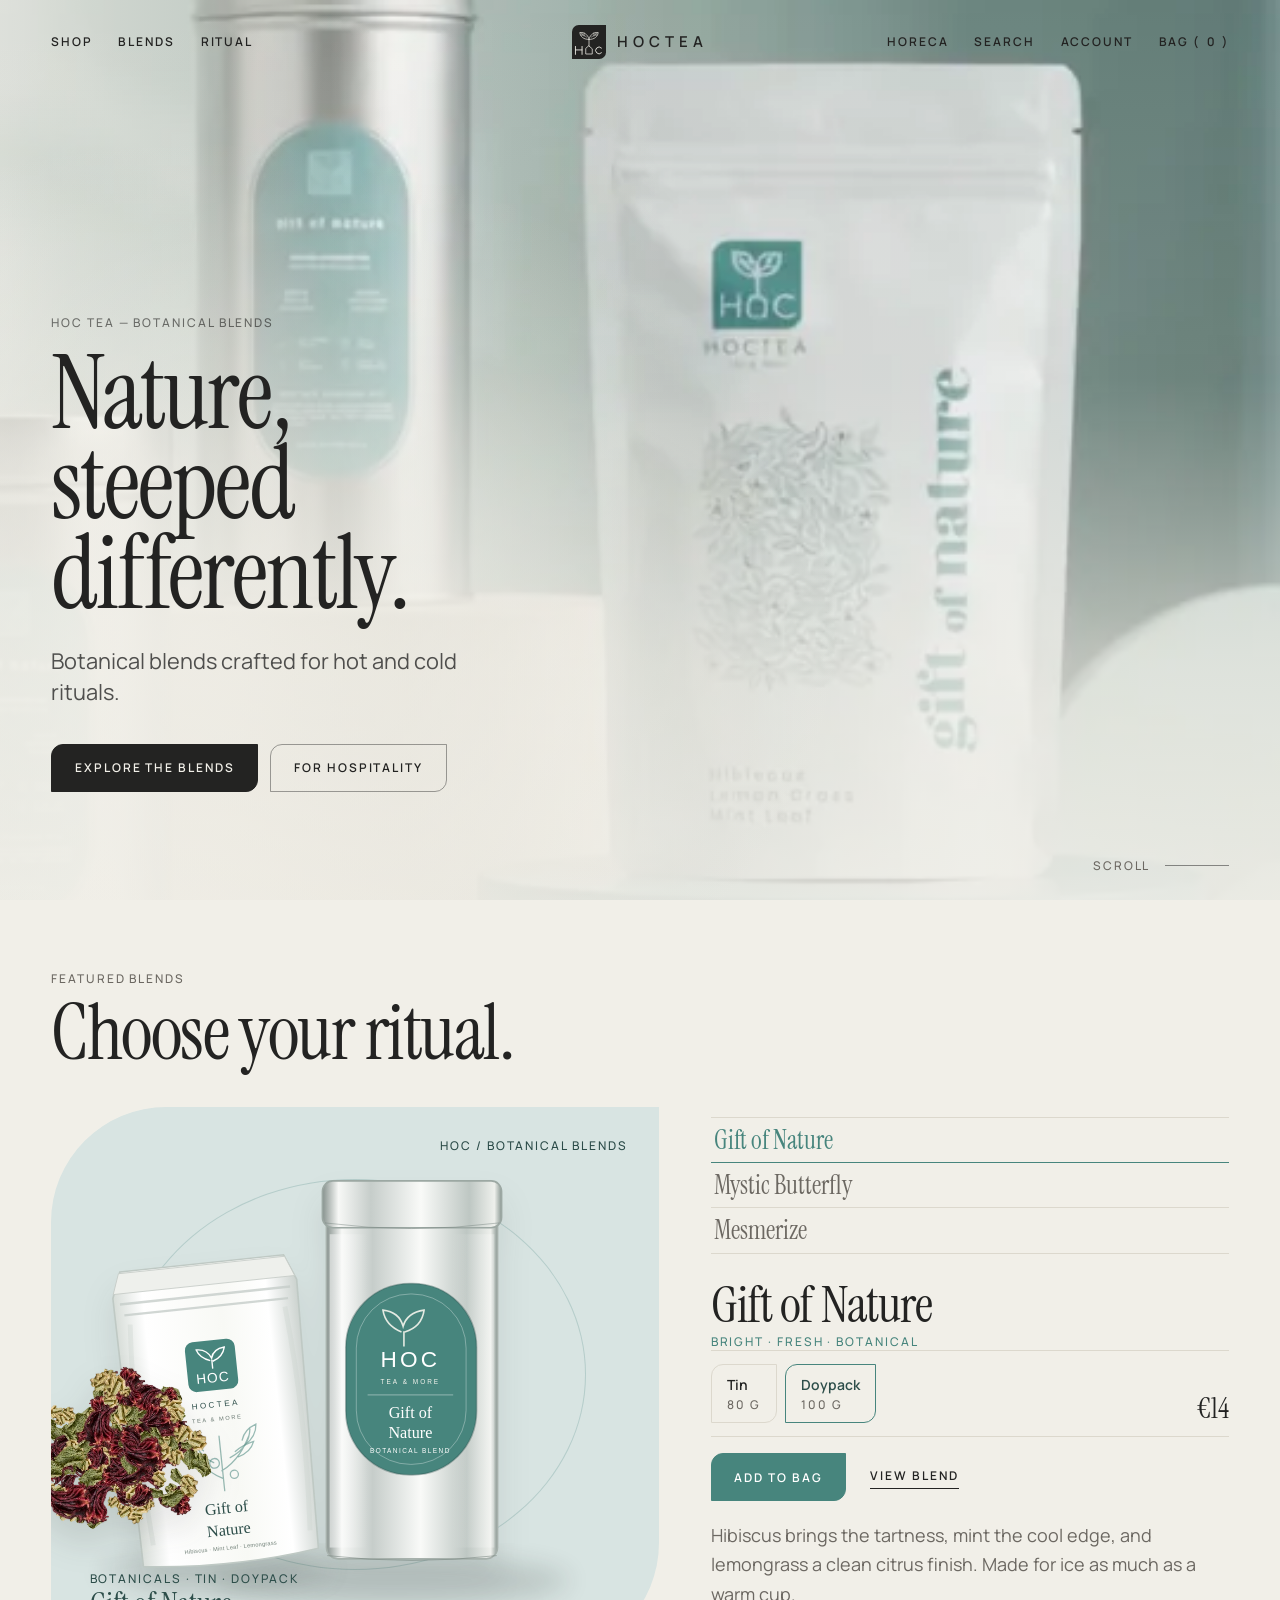
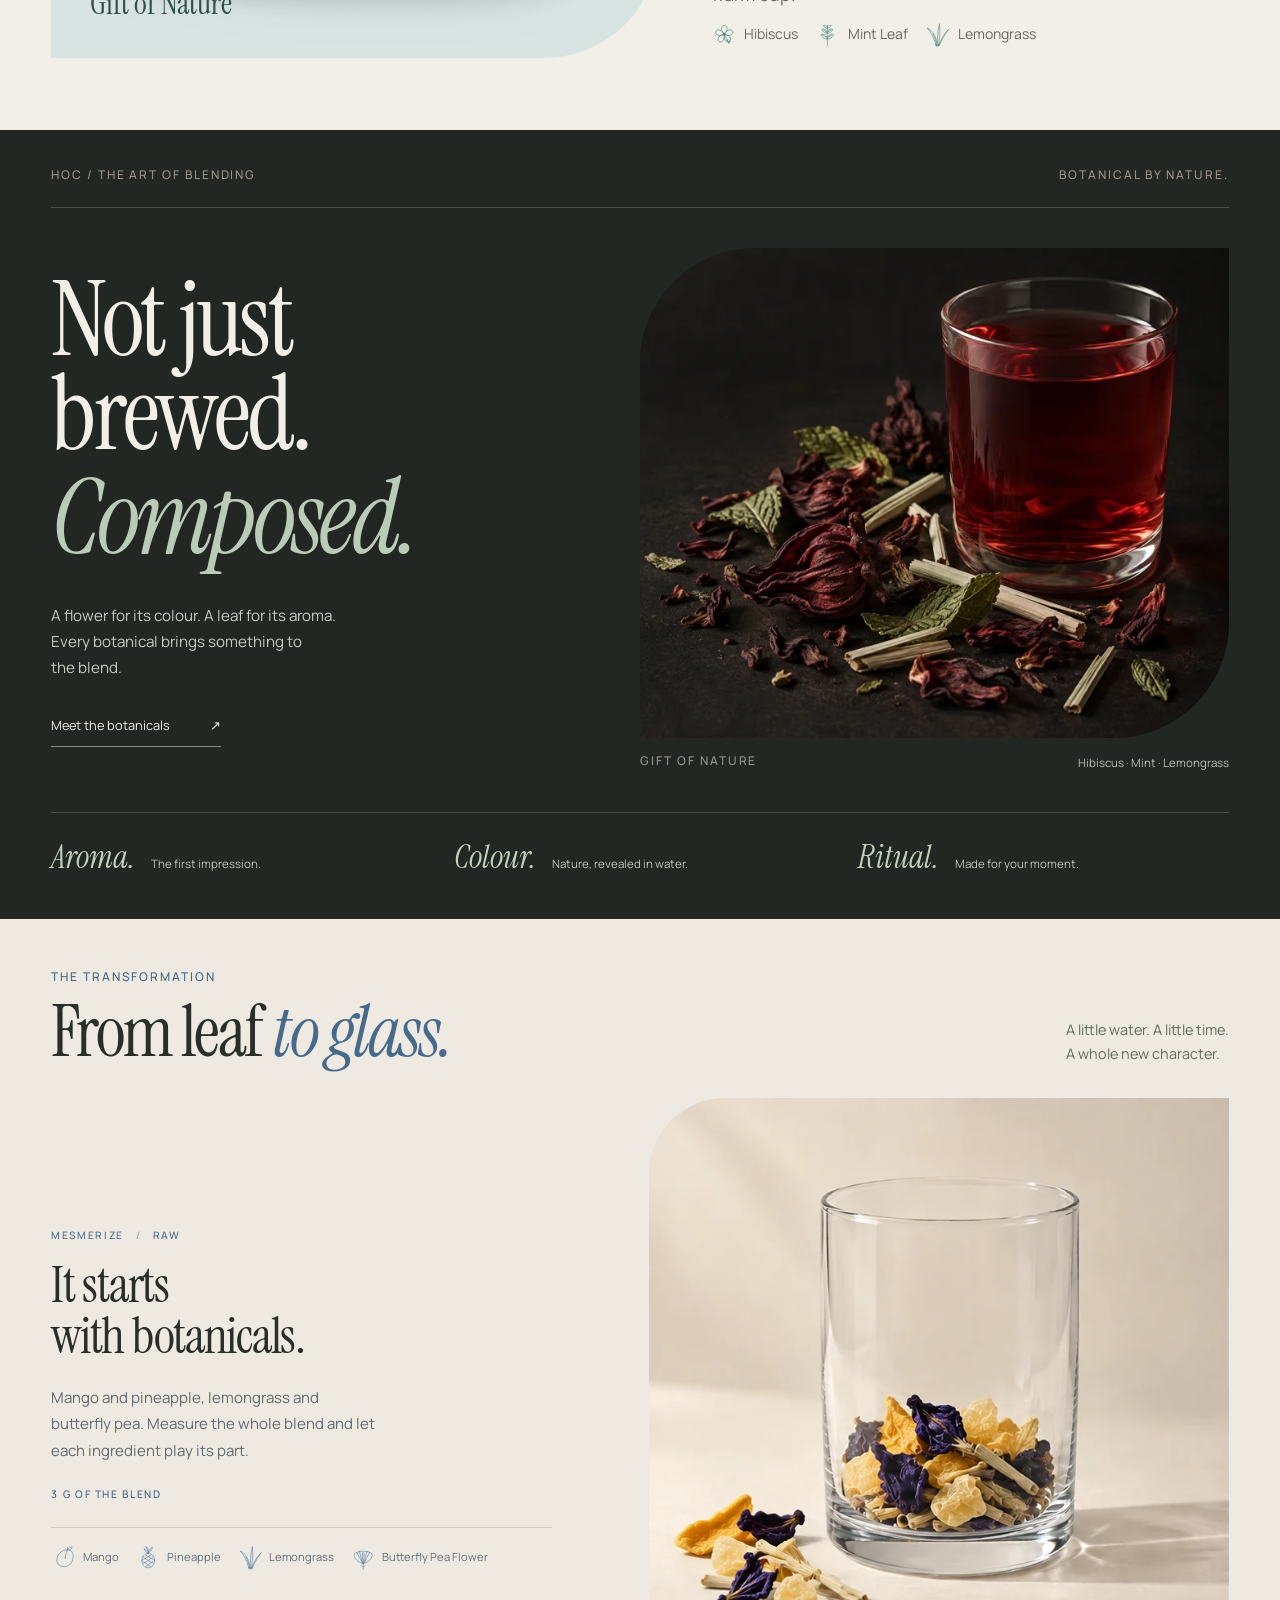
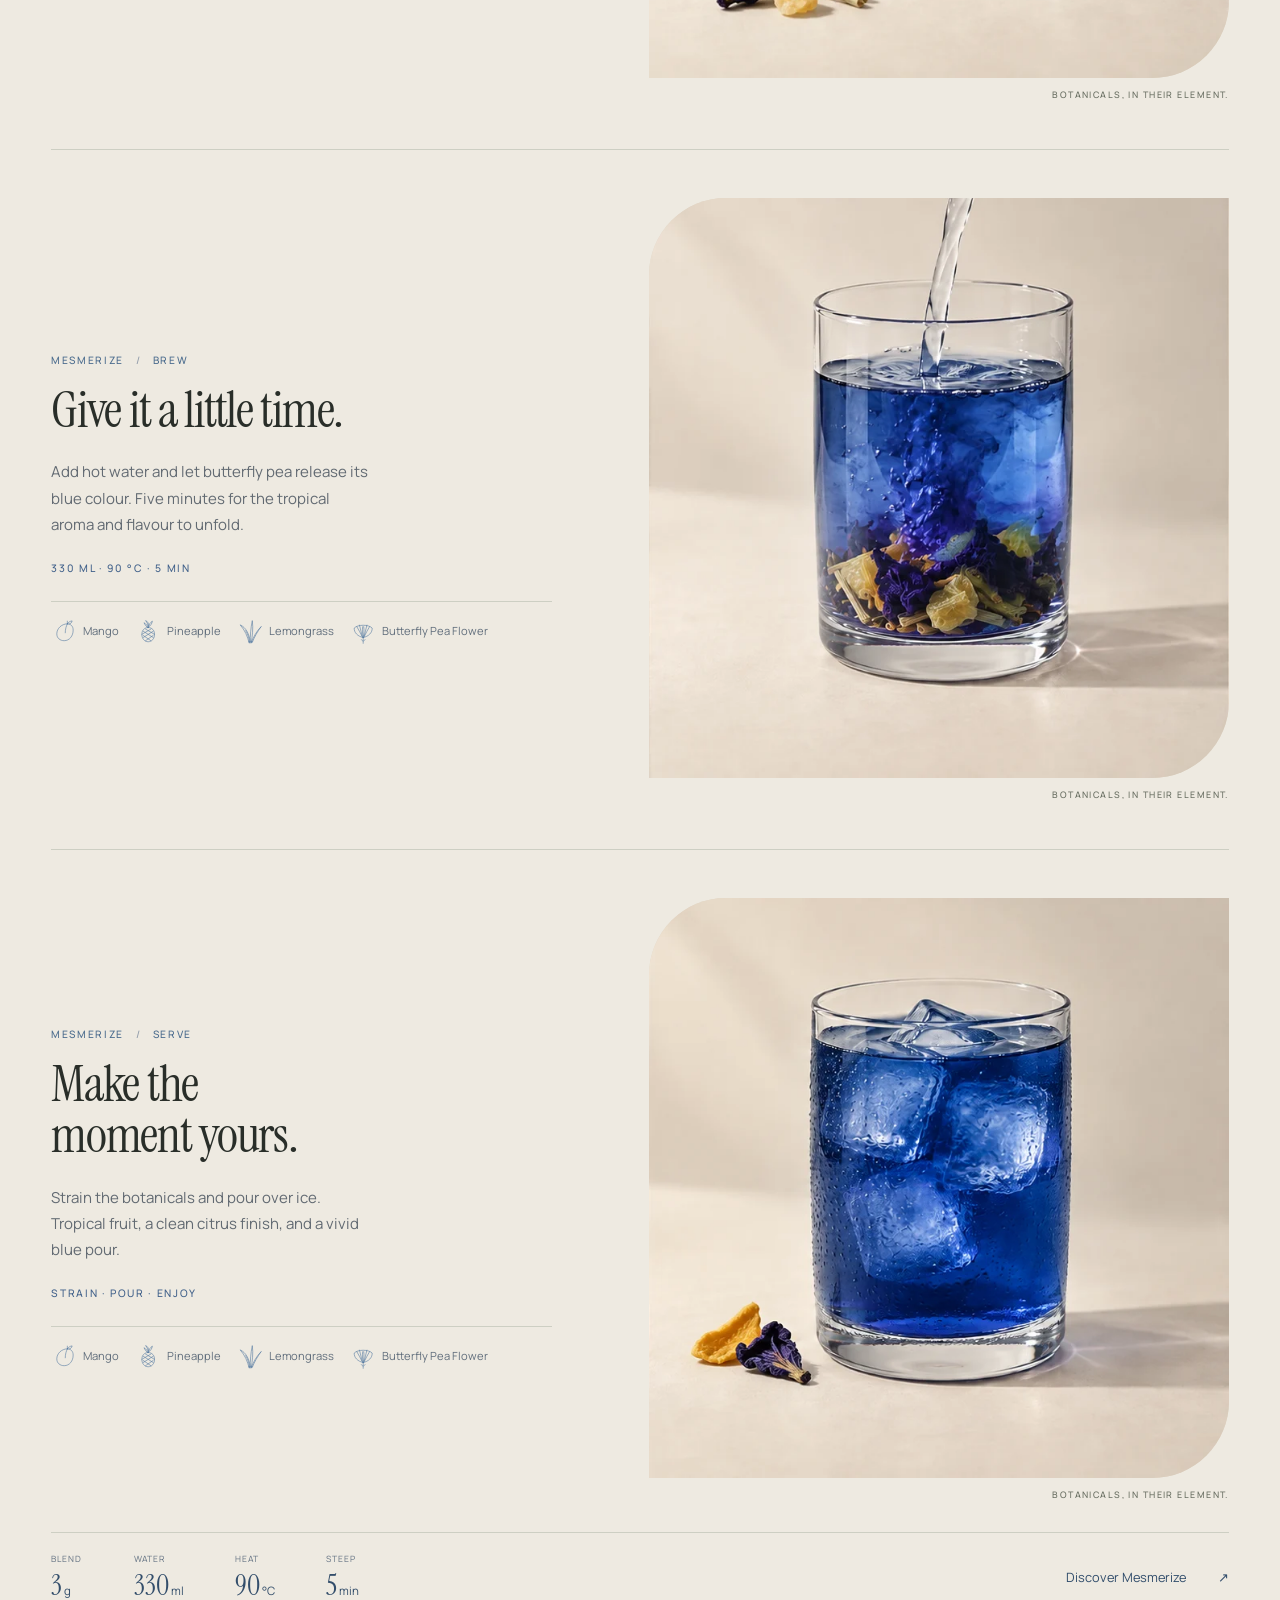
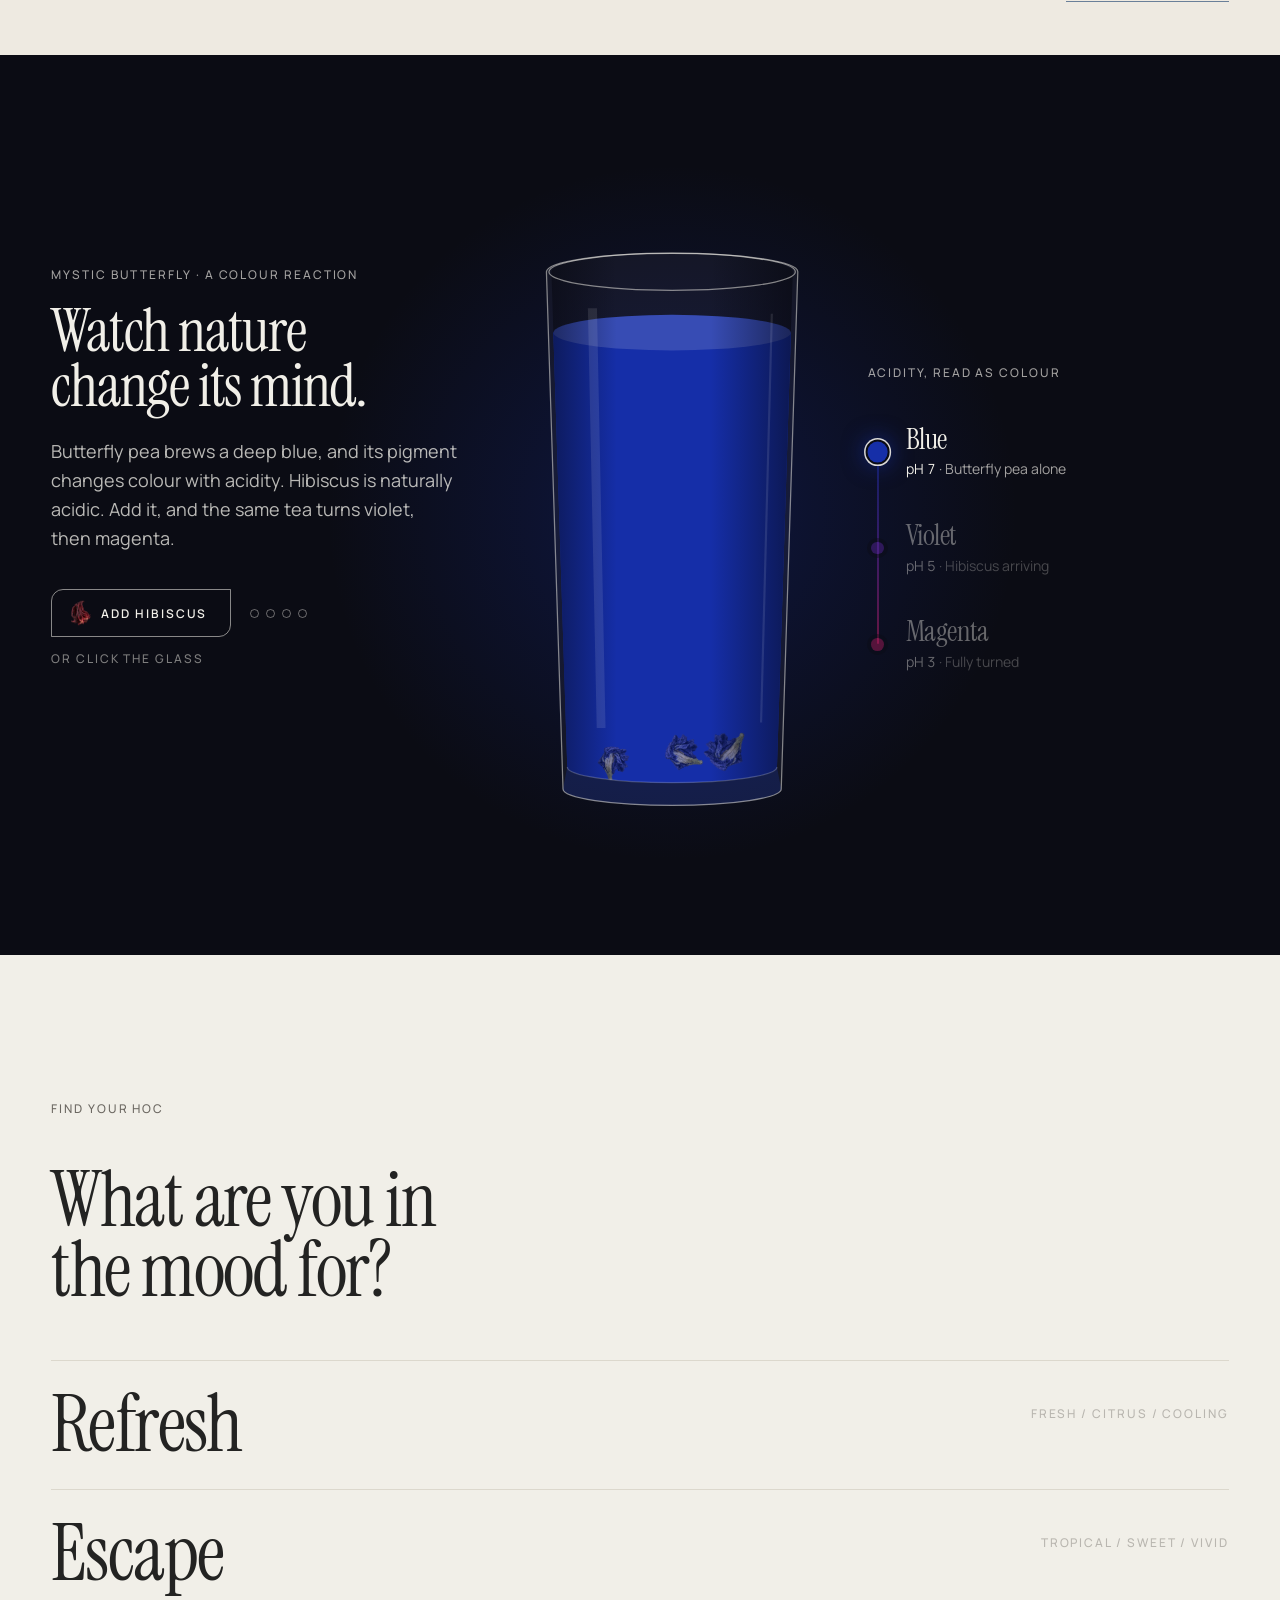
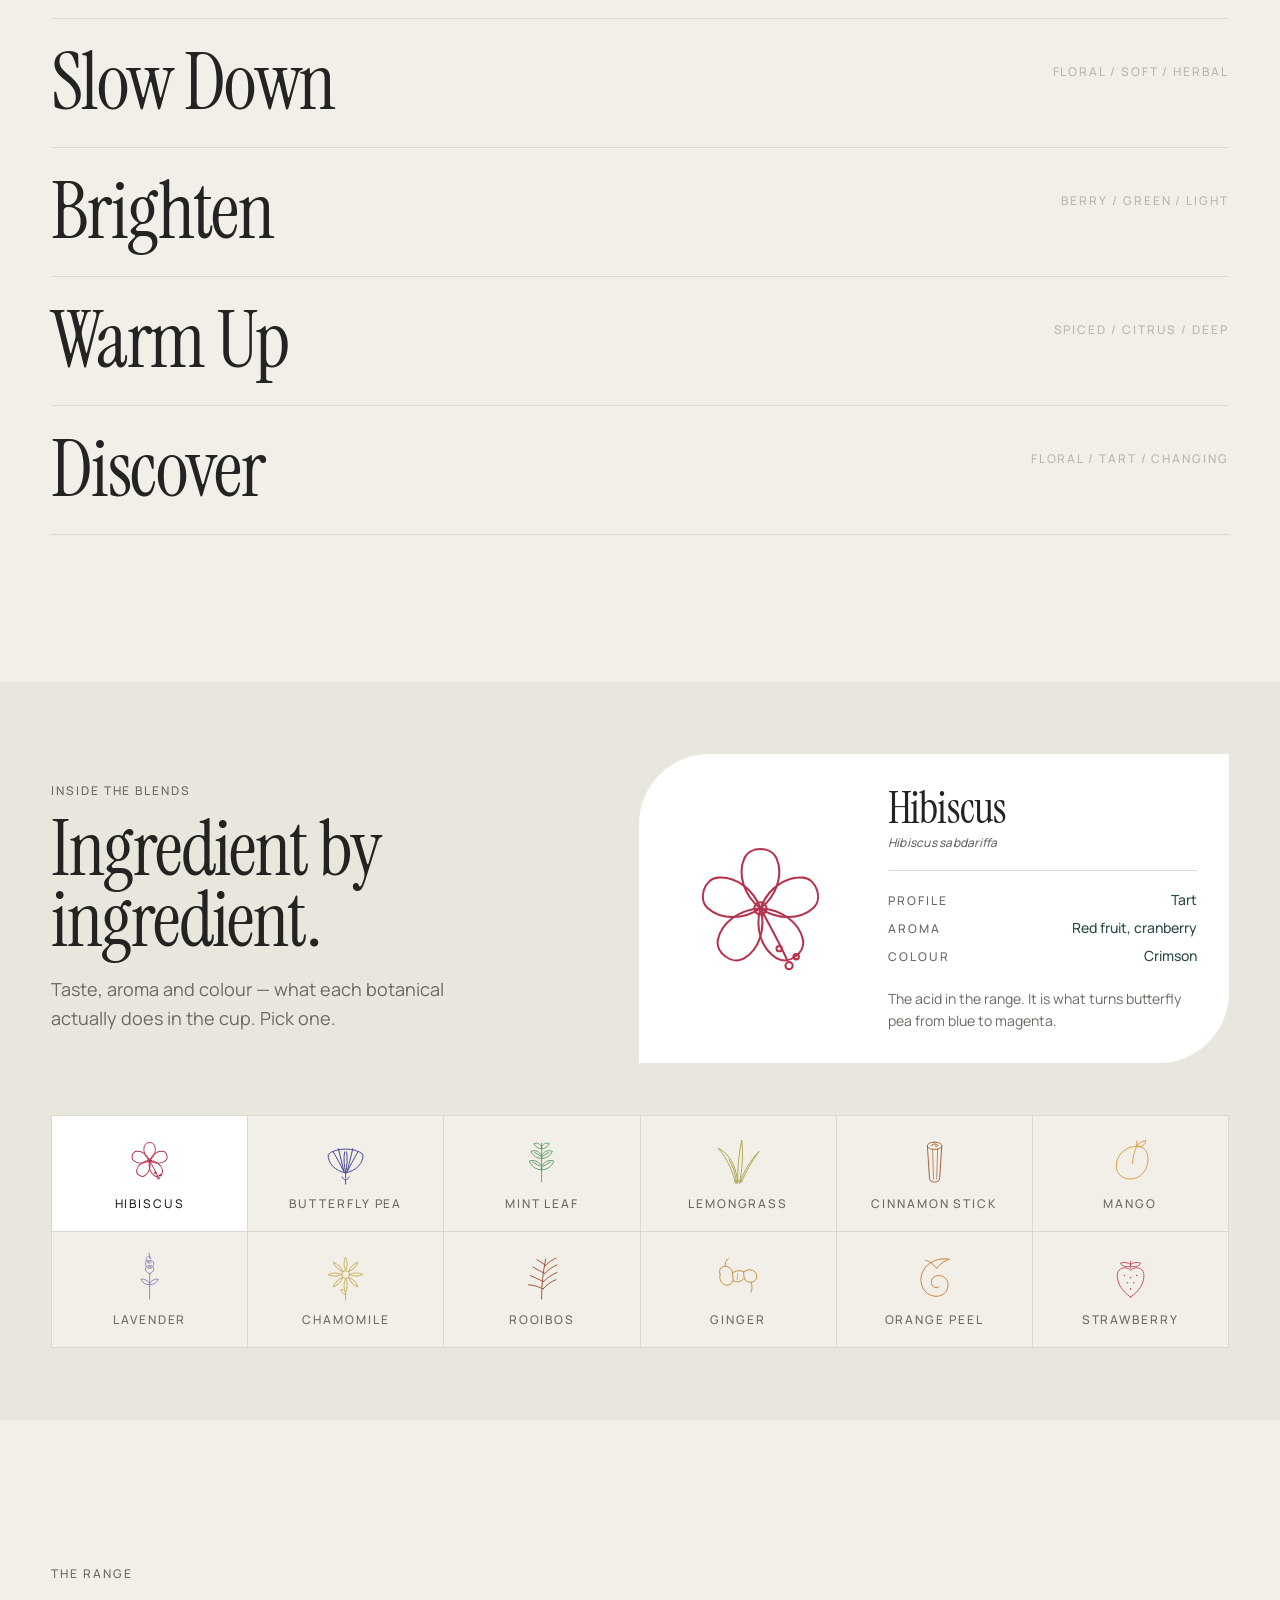
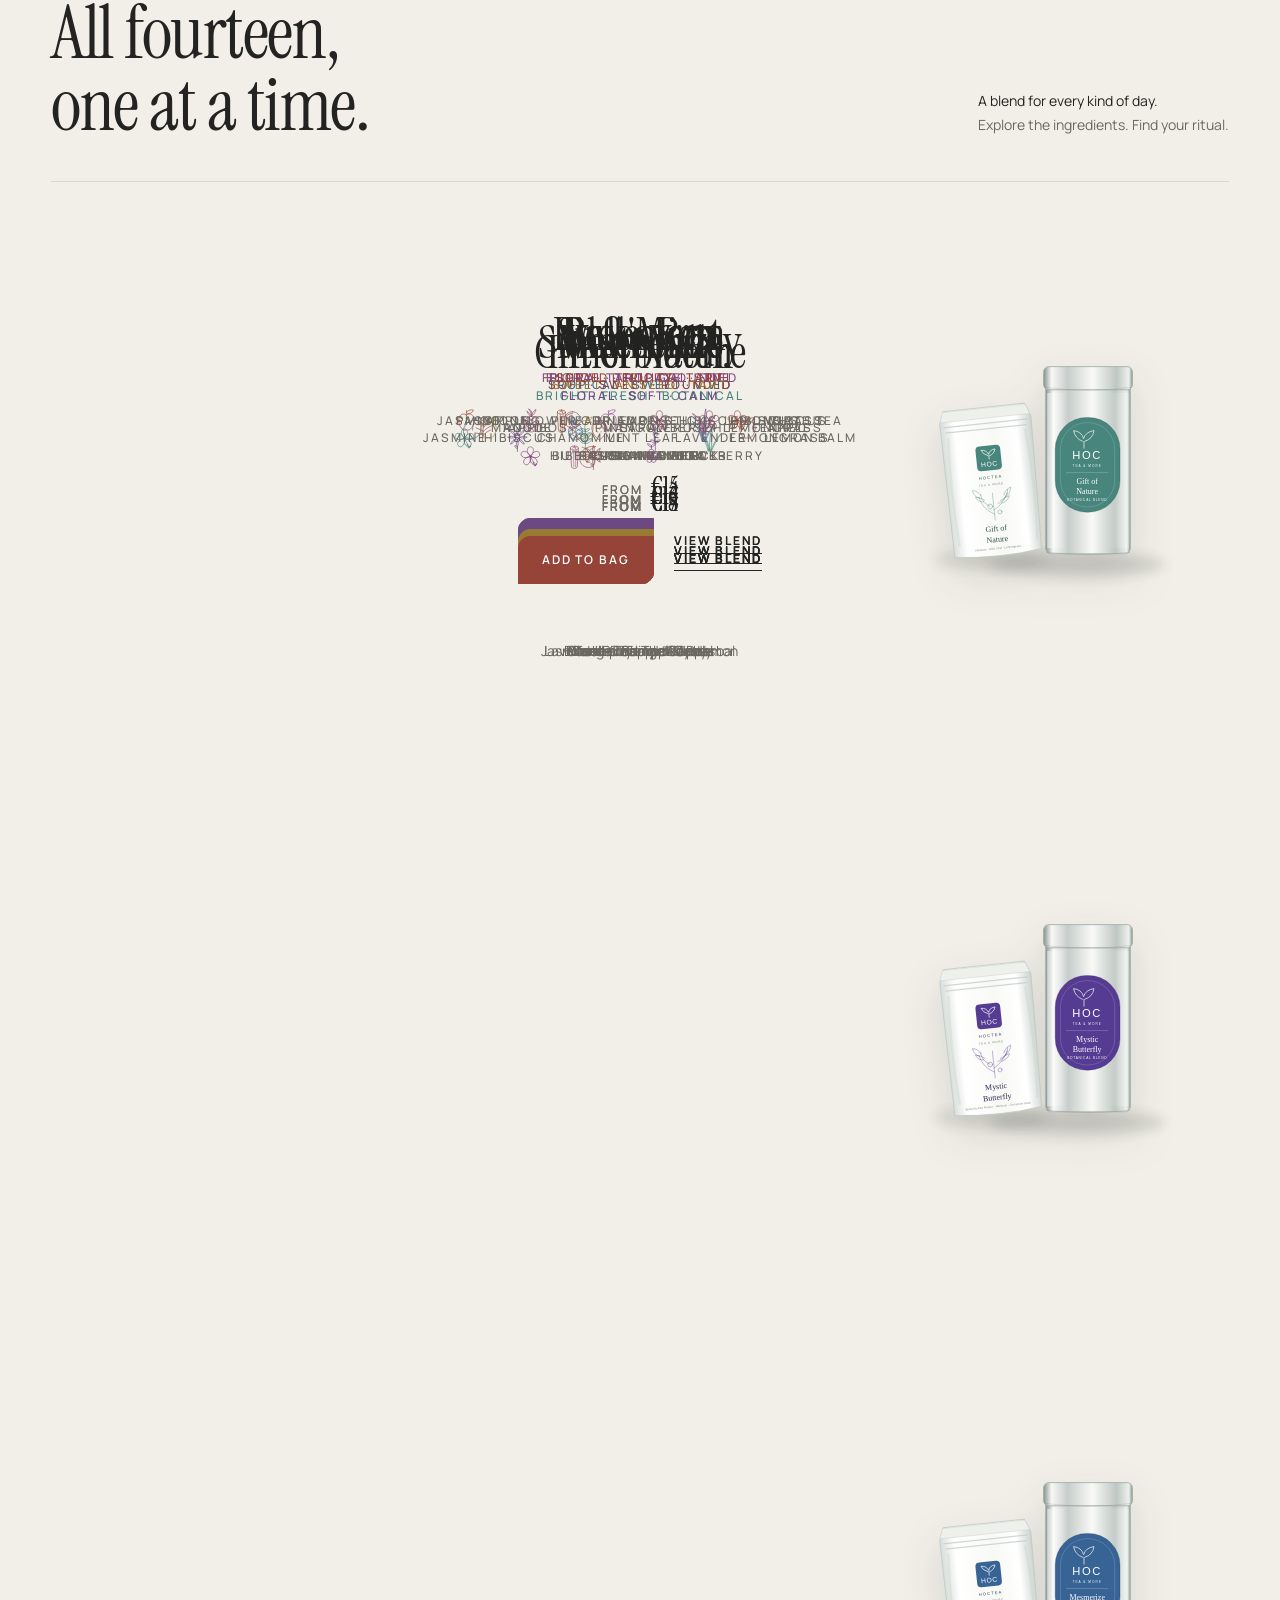
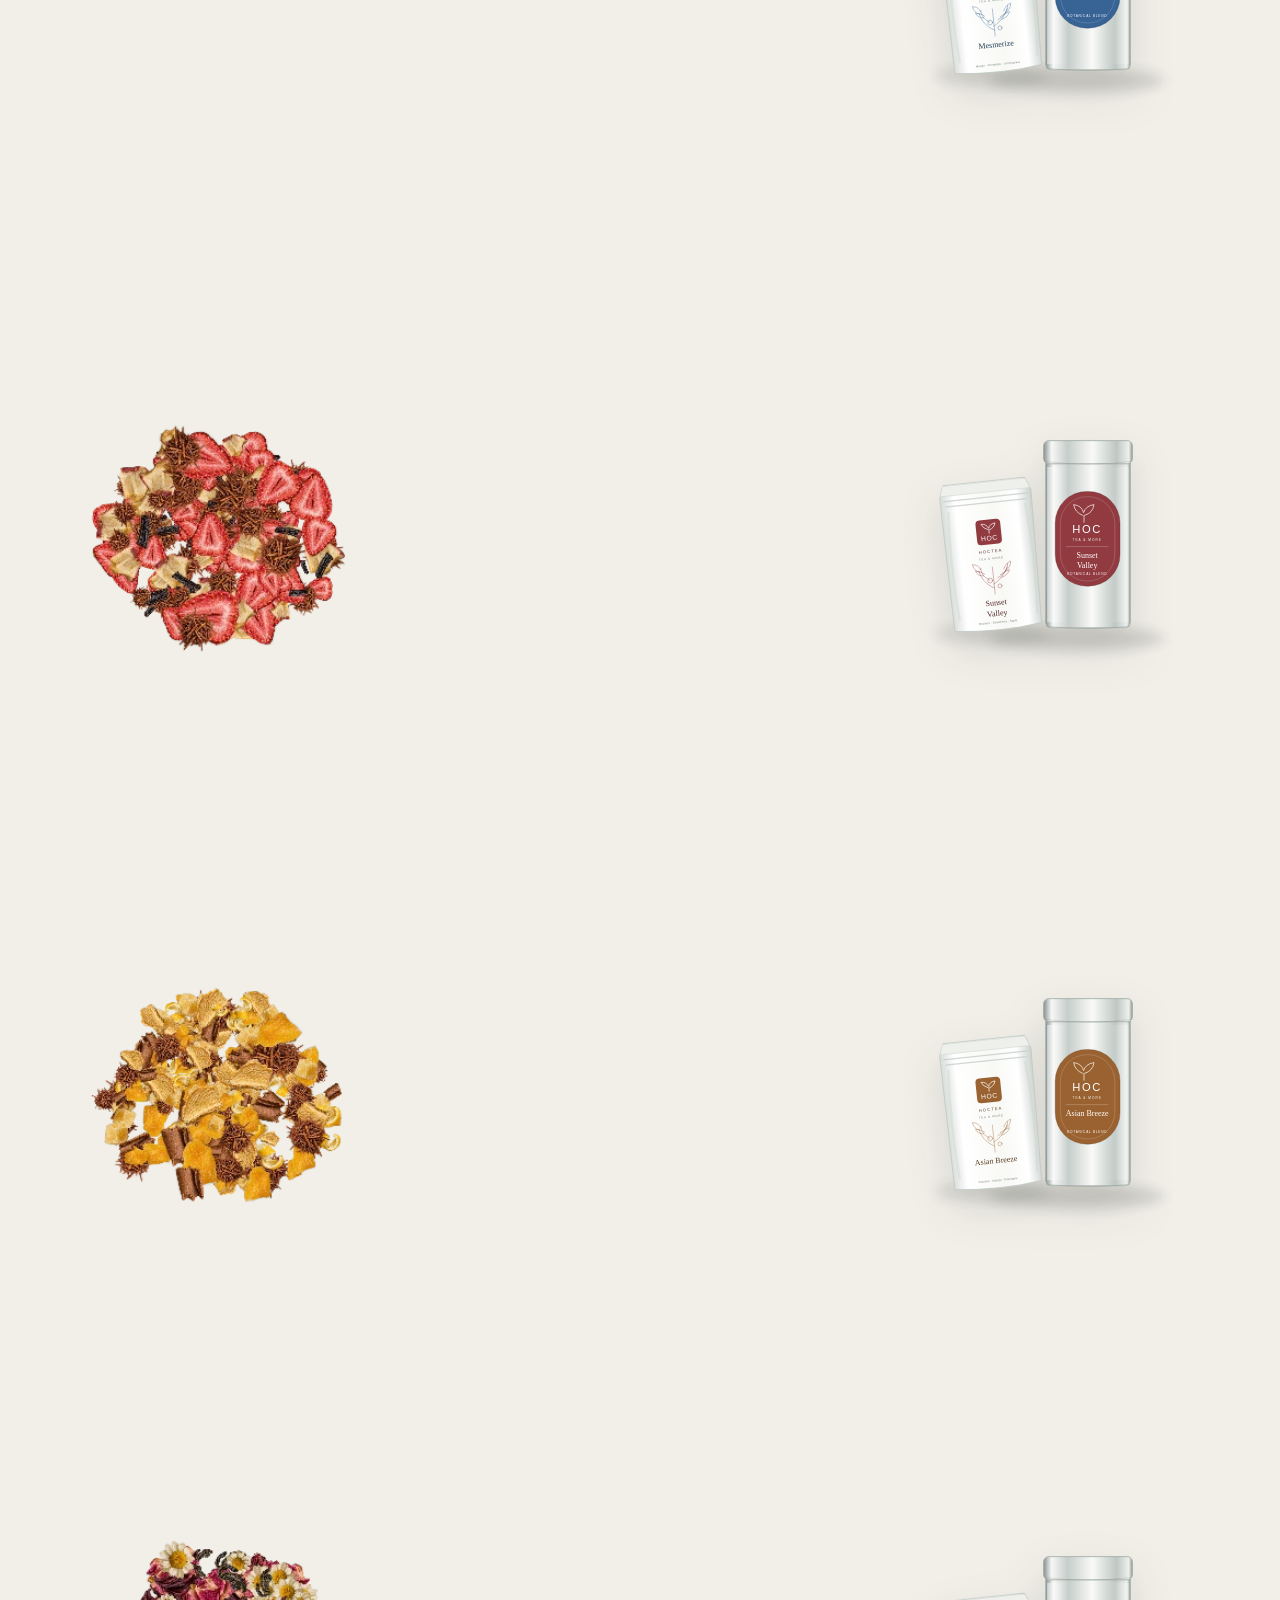
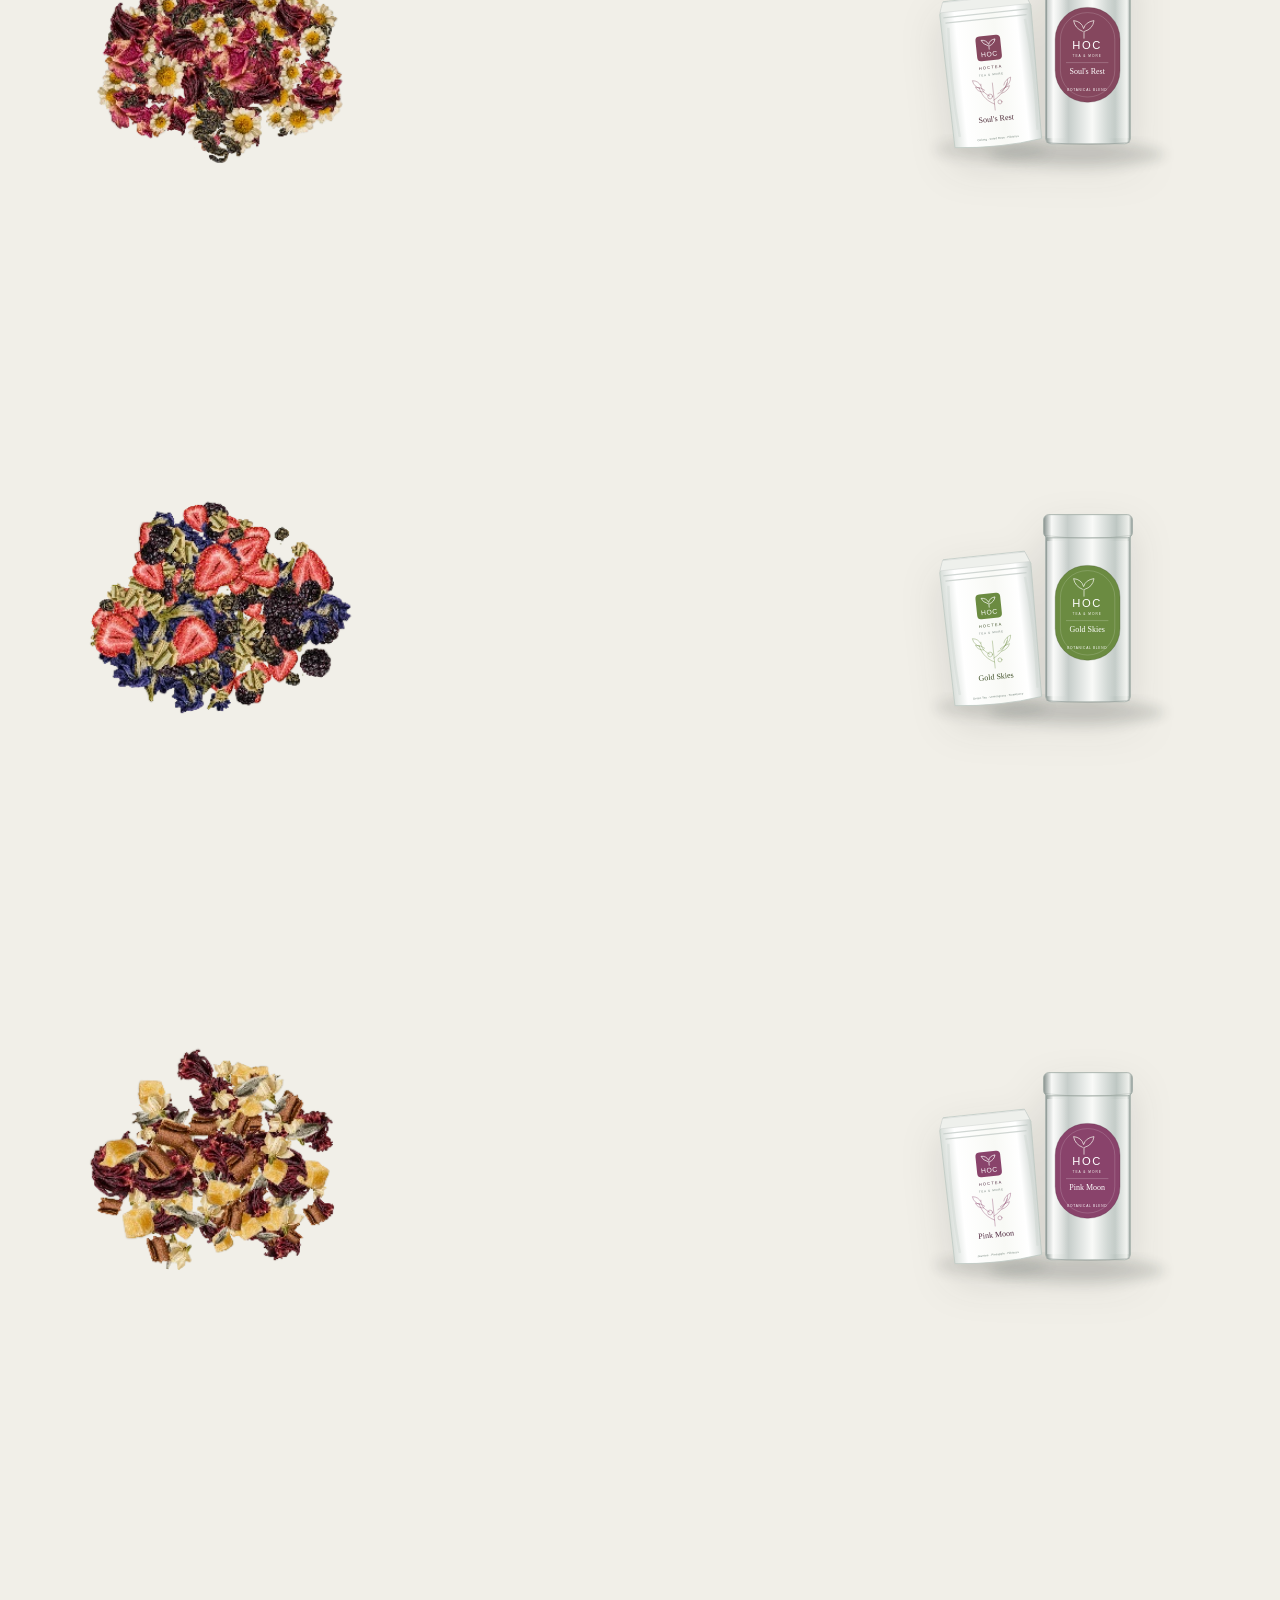
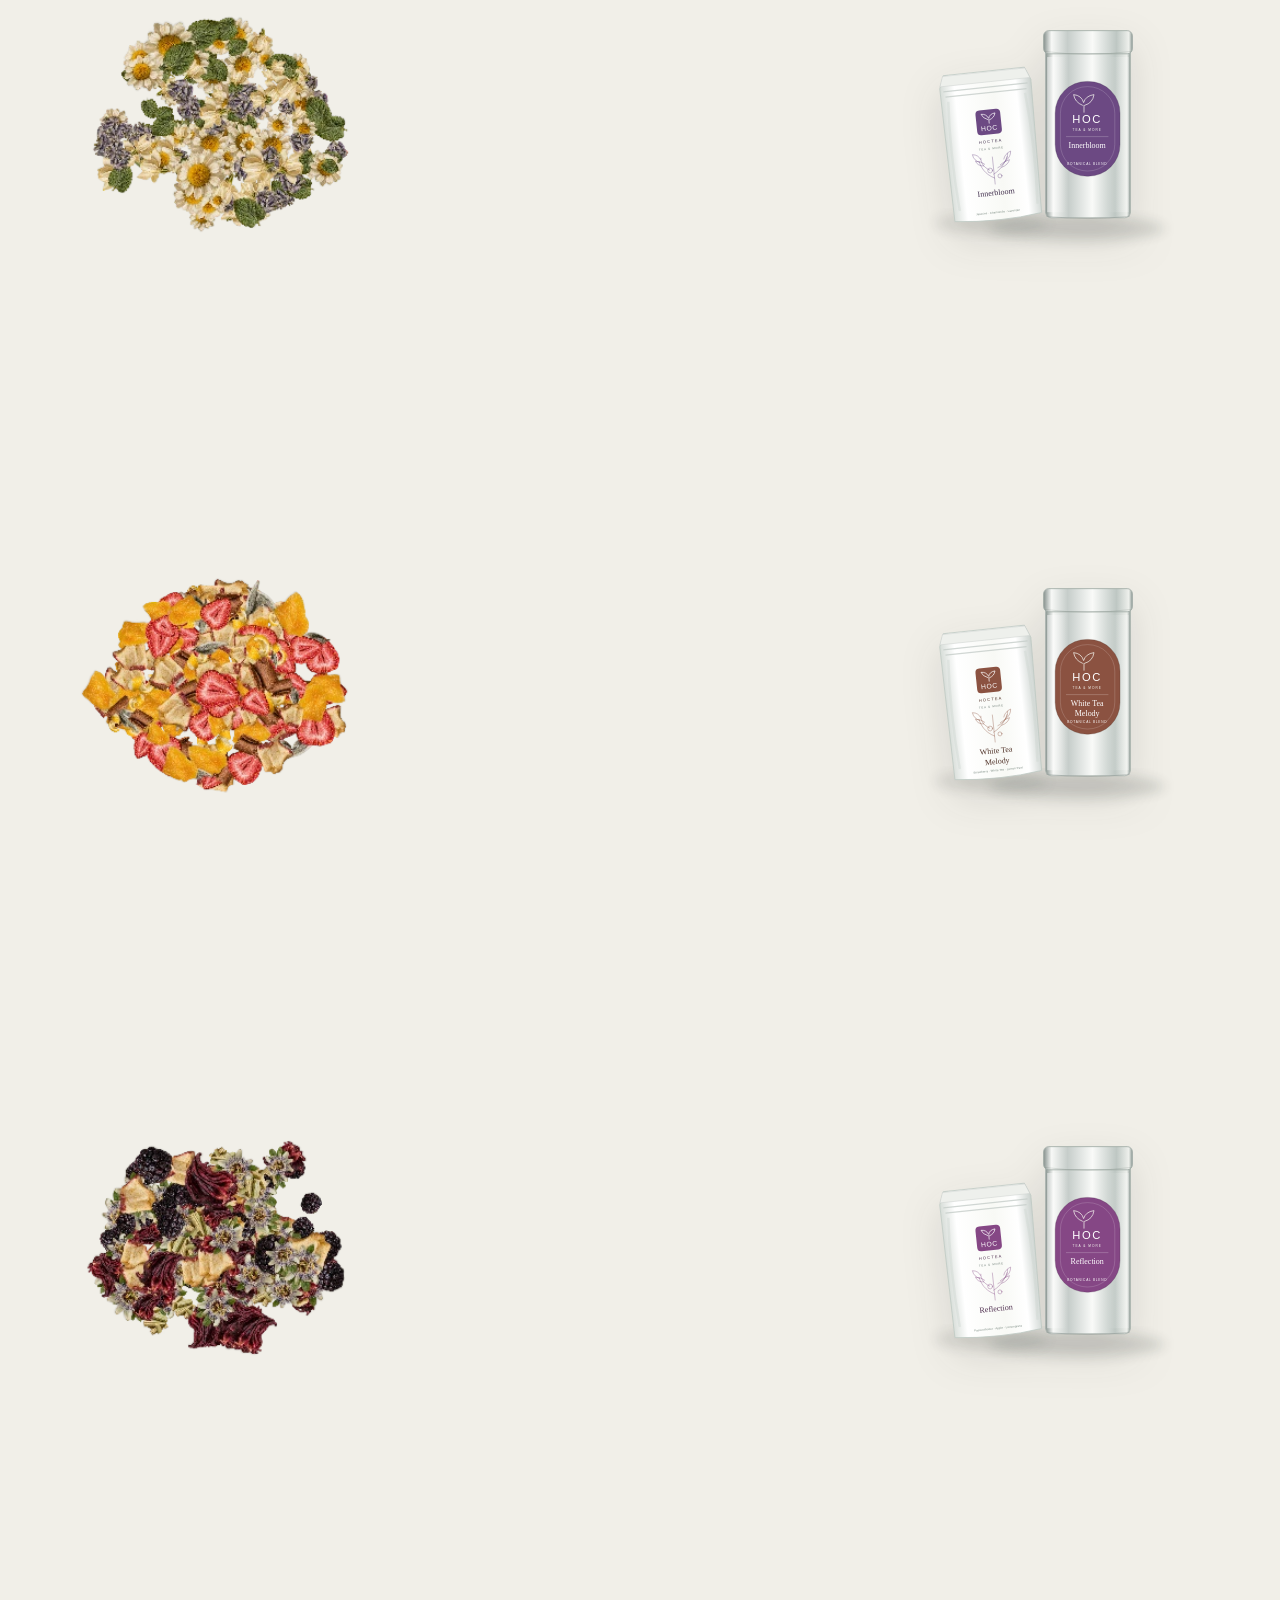
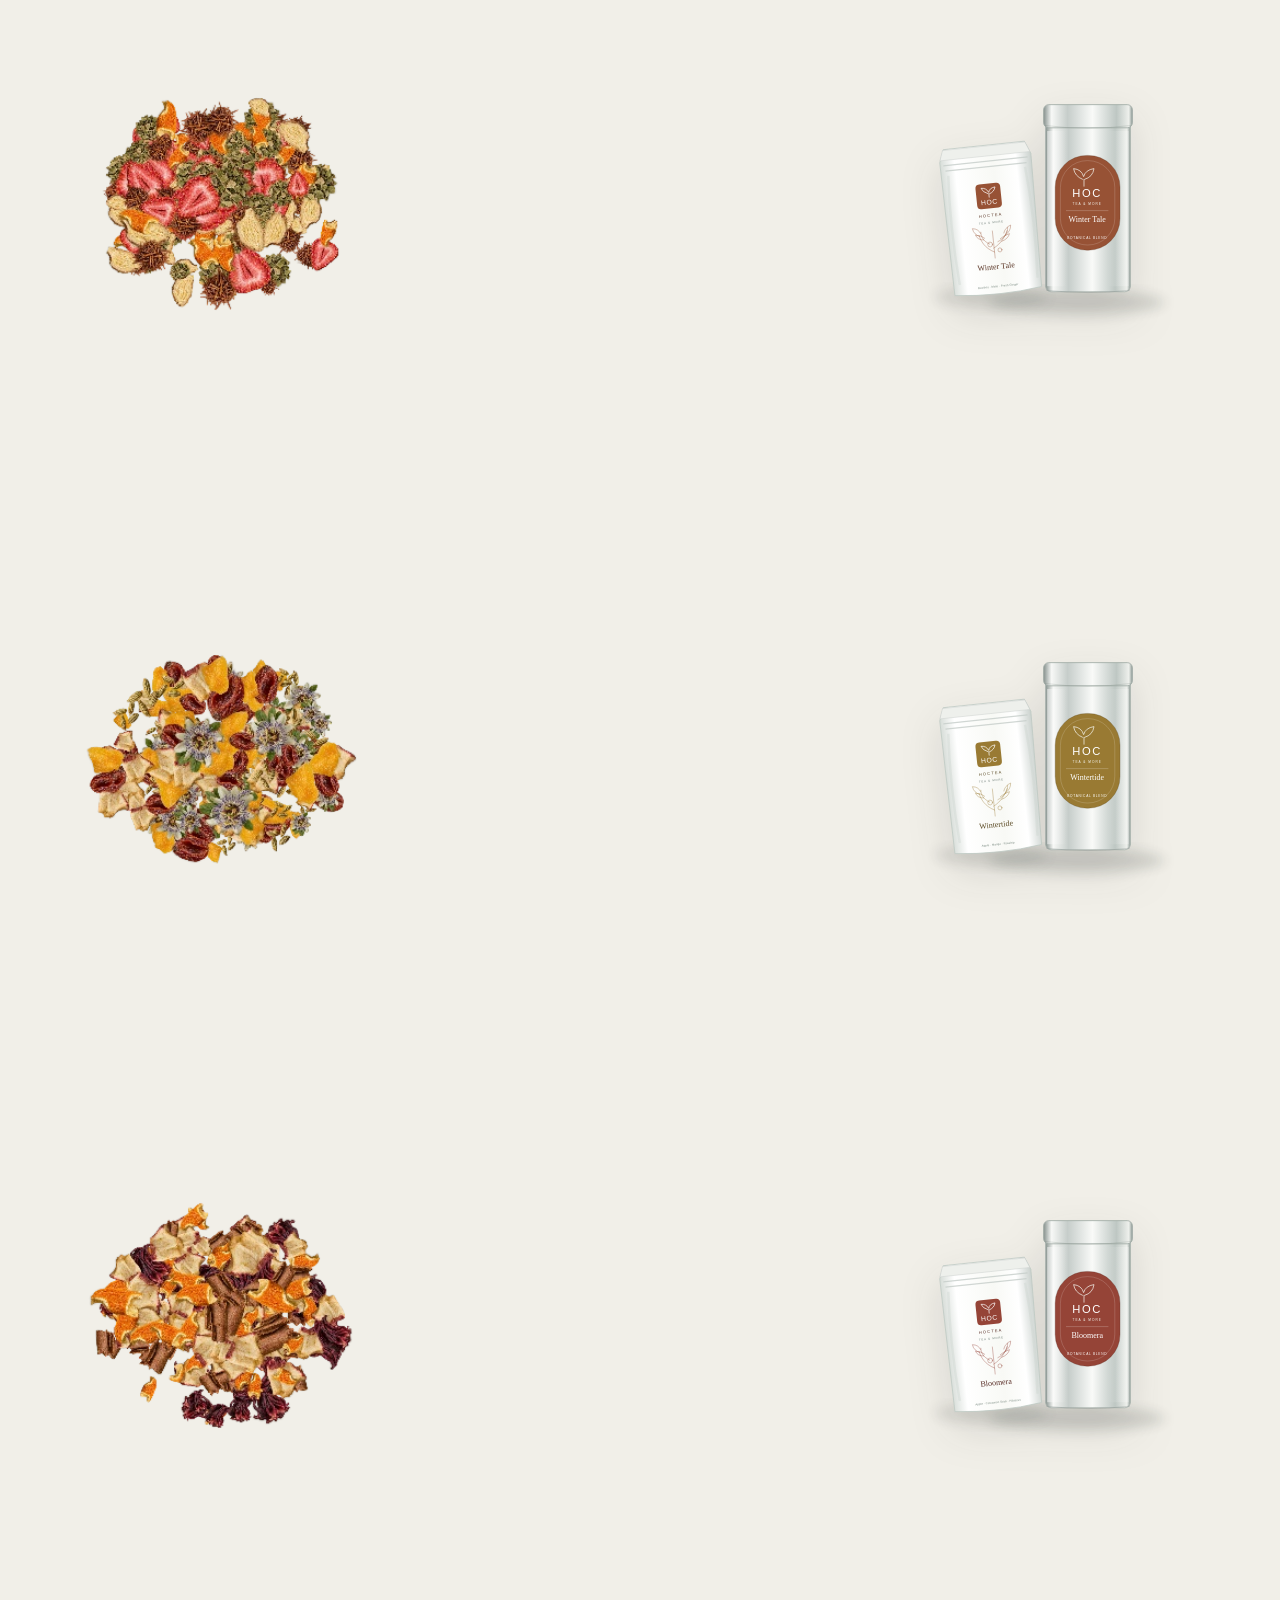
==== commit 5c66a3a2: "Rebuild Colour Alchemy, lighten first paint, fix ritual step alignment Co-Authored-By: Claude Opus 5" ====
--- a/index.html
+++ b/index.html
@@ -9,13 +9,18 @@
 
 <link rel="preconnect" href="https://fonts.googleapis.com">
 <link rel="preconnect" href="https://fonts.gstatic.com" crossorigin>
-<link rel="preload" as="image" href="assets/img/hero-poster.jpg?v=c191b17f13"
+<!-- One preload per crop, matching the <picture> sources exactly, so a phone
+     preloads the portrait poster it shows and never also the landscape one. -->
+<link rel="preload" as="image" media="(max-width: 767px)"
+      imagesrcset="assets/img/hero-poster-mobile-540.webp?v=25042bf2a0 540w, assets/img/hero-poster-mobile-780.webp?v=1e9e27556c 780w, assets/img/hero-poster-mobile-1080.webp?v=69c357dd82 1080w"
+      imagesizes="100vw" fetchpriority="high">
+<link rel="preload" as="image" media="(min-width: 768px)"
       imagesrcset="assets/img/hero-poster-960.webp?v=7ebbaf5492 960w, assets/img/hero-poster-1280.webp?v=762eac0520 1280w, assets/img/hero-poster-1600.webp?v=870d182e07 1600w, assets/img/hero-poster-1920.webp?v=cda70ab518 1920w"
       imagesizes="100vw" fetchpriority="high">
 <link href="https://fonts.googleapis.com/css2?family=Instrument+Serif:ital@0;1&family=Manrope:wght@400;500;600&display=swap" rel="stylesheet">
 
-<link rel="stylesheet" href="assets/css/hoc-core.css?v=b13c2b46f4">
-<link rel="stylesheet" href="assets/css/hoc-sections.css?v=1c7a2d5872">
+<link rel="stylesheet" href="assets/css/hoc-core.css?v=9dc81688f6">
+<link rel="stylesheet" href="assets/css/hoc-sections.css?v=5f044bbfbe">
 <script>document.documentElement.classList.add('hoc-js');</script>
 </head>
 <body>
@@ -413,28 +418,84 @@
     </section>
 
     <section class="hoc-section hoc-alchemy" id="alchemy" data-theme="ink"
-             data-header-theme="light" data-hoc="alchemy" style="--accent:#553B91;--accent-2:#8A75BD;--accent-wash:#E2DEED;--accent-ink:#342654;--liquid:#2B3A8F">
-      <div class="hoc-alchemy__track" data-hoc="alchemy-track">
+             data-header-theme="light" data-hoc="alchemy" data-stage="0"
+             data-sprites="assets/img/alchemy-sprites.webp?v=94abe2a2b5" aria-labelledby="alchemy-title"
+             style="--accent:#553B91;--accent-2:#8A75BD;--accent-wash:#E2DEED;--accent-ink:#342654;--liquid:#2B3A8F">
+      <canvas class="hoc-alchemy__gl" data-hoc="alchemy-gl" aria-hidden="true"></canvas>
+      <div class="hoc-wrap hoc-alchemy__inner">
+        <div class="hoc-alchemy__copy">
+          <p class="hoc-micro hoc-alchemy__eyebrow">Mystic Butterfly · A colour reaction</p>
+          <h2 class="hoc-display-l hoc-alchemy__title" id="alchemy-title" data-split="lines">Watch nature change its mind.</h2>
+          <p class="hoc-alchemy__lede" data-reveal="up">Butterfly pea brews a deep blue, and its pigment changes colour with acidity. Hibiscus is naturally acidic. Add it, and the same tea turns violet, then magenta.</p>
+        </div>
+
         <div class="hoc-alchemy__stage">
-          <canvas class="hoc-alchemy__gl" data-hoc="alchemy-gl" aria-hidden="true"></canvas>
-          <div class="hoc-alchemy__fallback" data-hoc="alchemy-fallback" aria-hidden="true"></div>
-
-          <div class="hoc-wrap hoc-alchemy__copy">
-            <p class="hoc-micro">Mystic Butterfly / Natural colour reaction</p>
-            <h2 class="hoc-display-l" data-split="lines">Watch nature change its mind.</h2>
-            <p class="hoc-alchemy__hint hoc-micro" data-hoc="alchemy-hint">Move across the glass</p>
+          <div class="hoc-alchemy__vessel" data-hoc="alchemy-vessel" aria-hidden="true">
+            <svg class="hoc-alchemy__glass" viewBox="-0.5 -1 1 2" focusable="false">
+              <defs>
+                <clipPath id="alc-main-in"><path d="M-0.437 -0.93175A0.437 0.06555 0 0 1 0.437 -0.93175L0.3796 0.86075A0.3796 0.05694 0 0 1 -0.3796 0.86075Z"/></clipPath>
+                <linearGradient id="alc-main-depth" x1="0" x2="1" y1="0" y2="0">
+                  <stop offset="0" stop-color="#05060e" stop-opacity=".62"/>
+                  <stop offset=".3" stop-color="#05060e" stop-opacity="0"/>
+                  <stop offset=".64" stop-color="#05060e" stop-opacity="0"/>
+                  <stop offset="1" stop-color="#05060e" stop-opacity=".68"/>
+                </linearGradient>
+              </defs>
+              <path class="hoc-alchemy__g-back" d="M-0.455 -0.93175A0.455 0.06825 0 0 1 0.455 -0.93175L0.395 0.94075A0.395 0.05925 0 0 1 -0.395 0.94075Z"/>
+              <g clip-path="url(#alc-main-in)">
+                <g class="hoc-alchemy__g-liquid"><rect class="hoc-alchemy__g-body" x="-0.5" y="-0.71175" width="1" height="1.71175"/></g>
+                <g class="hoc-alchemy__g-flowers">
+                  <g transform="translate(-0.215 0.8258) rotate(42.97) scale(0.078)"><svg x="-1" y="-1" width="2" height="2" viewBox="256 0 256 256" overflow="hidden"><image data-href="assets/img/alchemy-sprites.webp?v=94abe2a2b5" width="512" height="256"/></svg></g>
+                  <g transform="translate(0.0224 0.8072) rotate(-28.65) scale(0.088)"><svg x="-1" y="-1" width="2" height="2" viewBox="256 0 256 256" overflow="hidden"><image data-href="assets/img/alchemy-sprites.webp?v=94abe2a2b5" width="512" height="256"/></svg></g>
+                  <g transform="translate(0.1852 0.8187) rotate(-100.27) scale(0.098)"><svg x="-1" y="-1" width="2" height="2" viewBox="256 0 256 256" overflow="hidden"><image data-href="assets/img/alchemy-sprites.webp?v=94abe2a2b5" width="512" height="256"/></svg></g>
+                </g>
+                <g class="hoc-alchemy__g-sunk"></g>
+                <g class="hoc-alchemy__g-liquid">
+                  <rect class="hoc-alchemy__g-tint" x="-0.5" y="-0.71175" width="1" height="1.71175"/>
+                  <ellipse class="hoc-alchemy__g-surface" cx="0" cy="-0.71175" rx="0.42995" ry="0.06449"/>
+                  <ellipse class="hoc-alchemy__g-surface hoc-alchemy__g-sheen" cx="0" cy="-0.71175" rx="0.42995" ry="0.06449"/>
+                </g>
+                <rect x="-0.5" y="-1" width="1" height="2" fill="url(#alc-main-depth)"/>
+              </g>
+              <path class="hoc-alchemy__g-foot" d="M-0.3796 0.86075A0.3796 0.05694 0 0 0 0.3796 0.86075L0.395 0.94075A0.395 0.05925 0 0 1 -0.395 0.94075Z"/>
+              <path class="hoc-alchemy__g-spec" d="M-0.305 -0.8L-0.272 -0.8L-0.241 0.72L-0.273 0.72Z"/>
+              <path class="hoc-alchemy__g-spec" d="M0.357 -0.78L0.365 -0.78L0.326 0.7L0.318 0.7Z"/>
+              <path class="hoc-alchemy__g-line hoc-alchemy__g-line--soft" d="M-0.3796 0.86075A0.3796 0.05694 0 0 0 0.3796 0.86075"/>
+              <path class="hoc-alchemy__g-line" d="M-0.455 -0.93175A0.455 0.06825 0 0 1 0.455 -0.93175L0.395 0.94075A0.395 0.05925 0 0 1 -0.395 0.94075Z"/>
+              <ellipse class="hoc-alchemy__g-line" cx="0" cy="-0.93175" rx="0.446" ry="0.0669"/>
+              <g class="hoc-alchemy__g-air"></g>
+            </svg>
           </div>
-
-          <ol class="hoc-alchemy__chain" aria-label="Colour reaction">
-            <li data-step="0"><span class="hoc-swatch" style="--s:#2B3A8F"></span><span class="hoc-micro">Butterfly Pea</span></li>
-            <li class="hoc-alchemy__plus" aria-hidden="true">+</li>
-            <li data-step="1"><span class="hoc-swatch" style="--s:#B4324B"></span><span class="hoc-micro">Hibiscus</span></li>
-            <li class="hoc-alchemy__arrow" aria-hidden="true">→</li>
-            <li data-step="2"><span class="hoc-swatch" style="--s:#B0417E"></span><span class="hoc-micro">Magenta</span></li>
-          </ol>
-
-          <div class="hoc-alchemy__drop" data-hoc="alchemy-drop" aria-hidden="true"></div>
         </div>
+
+        <div class="hoc-alchemy__controls" data-reveal="up">
+          <button type="button" class="hoc-btn hoc-alchemy__add" data-hoc="alchemy-add" data-mode="add">
+            <span class="hoc-alchemy__icon" aria-hidden="true" data-bg="assets/img/alchemy-sprites.webp?v=94abe2a2b5"></span>
+            <svg class="hoc-alchemy__again" viewBox="0 0 24 24" aria-hidden="true" focusable="false"><path d="M5.2 13.4A7 7 0 1 0 7 7.1M6.4 3.6v3.9h3.9" fill="none" stroke="currentColor" stroke-width="1.6" stroke-linecap="round" stroke-linejoin="round"/></svg>
+            <span data-hoc="alchemy-add-label">Add hibiscus</span>
+          </button>
+          <span class="hoc-alchemy__dots" aria-hidden="true"><i></i><i></i><i></i><i></i></span>
+          <p class="hoc-micro hoc-alchemy__hint"><span class="is-hover">or click the glass</span><span class="is-touch">or tap the glass</span></p>
+        </div>
+
+        <div class="hoc-alchemy__scale" data-reveal="up">
+          <p class="hoc-micro hoc-alchemy__scalehead" id="alchemy-scale">Acidity, read as colour</p>
+          <div class="hoc-alchemy__meter">
+            <span class="hoc-alchemy__rail" aria-hidden="true"><span class="hoc-alchemy__marker"></span></span>
+            <ol class="hoc-alchemy__stops" aria-labelledby="alchemy-scale">
+              <li data-stop="0" aria-current="step"><span class="hoc-alchemy__sw" aria-hidden="true"></span><span class="hoc-alchemy__stopname" data-stop-name>Blue</span><span class="hoc-alchemy__stopnote"><span class="hoc-alchemy__ph">pH 7</span><span class="hoc-alchemy__sep"> · </span>Butterfly pea alone</span></li>
+              <li data-stop="1"><span class="hoc-alchemy__sw" aria-hidden="true"></span><span class="hoc-alchemy__stopname" data-stop-name>Violet</span><span class="hoc-alchemy__stopnote"><span class="hoc-alchemy__ph">pH 5</span><span class="hoc-alchemy__sep"> · </span>Hibiscus arriving</span></li>
+              <li data-stop="2"><span class="hoc-alchemy__sw" aria-hidden="true"></span><span class="hoc-alchemy__stopname" data-stop-name>Magenta</span><span class="hoc-alchemy__stopnote"><span class="hoc-alchemy__ph">pH 3</span><span class="hoc-alchemy__sep"> · </span>Fully turned</span></li>
+            </ol>
+          </div>
+        </div>
+
+        <div class="hoc-alchemy__outro">
+          <p>Both are in Mystic Butterfly, with a stick of cinnamon. Brew a glass and watch it turn.</p>
+          <a class="hoc-link" href="products/mystic-butterfly/">Shop Mystic Butterfly</a>
+        </div>
+
+        <p class="hoc-sr" role="status" aria-live="polite" data-hoc="alchemy-status"></p>
       </div>
     </section>
 
@@ -723,7 +784,7 @@
           
           <li class="hoc-range__cell" data-index="0">
             <div class="hoc-range__pile" data-hoc="botanical-pile" style="--accent:#47857D;--accent-2:#7FB3AD;--accent-wash:#E0EBEA;--accent-ink:#2D4E4A;--liquid:#B4324B"
-                 data-atlas="assets/img/botanical-atlas.webp?v=6377b35b4b" data-seed="gift-of-nature"
+                 data-atlas="assets/img/botanical-atlas.webp?v=73ade9fb8a" data-seed="gift-of-nature"
                  data-ingredients="Hibiscus|Mint Leaf|Lemongrass" data-label="Gift of Nature">
               <img
         src="assets/img/pile-gift-of-nature.webp?v=ecd68be307"
@@ -749,7 +810,7 @@
           </li>
           <li class="hoc-range__cell" data-index="1">
             <div class="hoc-range__pile" data-hoc="botanical-pile" style="--accent:#553B91;--accent-2:#8A75BD;--accent-wash:#E2DEED;--accent-ink:#342654;--liquid:#2B3A8F"
-                 data-atlas="assets/img/botanical-atlas.webp?v=6377b35b4b" data-seed="mystic-butterfly"
+                 data-atlas="assets/img/botanical-atlas.webp?v=73ade9fb8a" data-seed="mystic-butterfly"
                  data-ingredients="Butterfly Pea Flower|Hibiscus|Cinnamon Stick" data-label="Mystic Butterfly">
               <img
         src="assets/img/pile-mystic-butterfly.webp?v=42630e2230"
@@ -775,7 +836,7 @@
           </li>
           <li class="hoc-range__cell" data-index="2">
             <div class="hoc-range__pile" data-hoc="botanical-pile" style="--accent:#376395;--accent-2:#7196C1;--accent-wash:#DDE5EE;--accent-ink:#243C57;--liquid:#2F62A8"
-                 data-atlas="assets/img/botanical-atlas.webp?v=6377b35b4b" data-seed="mesmerize"
+                 data-atlas="assets/img/botanical-atlas.webp?v=73ade9fb8a" data-seed="mesmerize"
                  data-ingredients="Mango|Pineapple|Lemongrass|Butterfly Pea Flower" data-label="Mesmerize">
               <img
         src="assets/img/pile-mesmerize.webp?v=3c16522329"
@@ -801,7 +862,7 @@
           </li>
           <li class="hoc-range__cell" data-index="3">
             <div class="hoc-range__pile" data-hoc="botanical-pile" style="--accent:#913B41;--accent-2:#BD7579;--accent-wash:#EDDEDF;--accent-ink:#542629;--liquid:#A8462F"
-                 data-atlas="assets/img/botanical-atlas.webp?v=6377b35b4b" data-seed="sunset-valley"
+                 data-atlas="assets/img/botanical-atlas.webp?v=73ade9fb8a" data-seed="sunset-valley"
                  data-ingredients="Rooibos|Strawberry|Apple|Bourbon Vanilla" data-label="Sunset Valley">
               <img
         src="assets/img/pile-sunset-valley.webp?v=7d27b155a1"
@@ -827,7 +888,7 @@
           </li>
           <li class="hoc-range__cell" data-index="4">
             <div class="hoc-range__pile" data-hoc="botanical-pile" style="--accent:#9B6231;--accent-2:#C6966C;--accent-wash:#EFE5DC;--accent-ink:#5A3B21;--liquid:#B4682A"
-                 data-atlas="assets/img/botanical-atlas.webp?v=6377b35b4b" data-seed="asian-breeze"
+                 data-atlas="assets/img/botanical-atlas.webp?v=73ade9fb8a" data-seed="asian-breeze"
                  data-ingredients="Rooibos|Mango|Pineapple|Dried Ginger|Cinnamon Stick|Lemon Peel" data-label="Asian Breeze">
               <img
         src="assets/img/pile-asian-breeze.webp?v=751eab5773"
@@ -853,7 +914,7 @@
           </li>
           <li class="hoc-range__cell" data-index="5">
             <div class="hoc-range__pile" data-hoc="botanical-pile" style="--accent:#85475E;--accent-2:#B37F92;--accent-wash:#EBE0E4;--accent-ink:#4E2D39;--liquid:#9E4A5E"
-                 data-atlas="assets/img/botanical-atlas.webp?v=6377b35b4b" data-seed="souls-rest"
+                 data-atlas="assets/img/botanical-atlas.webp?v=73ade9fb8a" data-seed="souls-rest"
                  data-ingredients="Oolong|Dried Rose|Hibiscus|Chamomile" data-label="Soul's Rest">
               <img
         src="assets/img/pile-souls-rest.webp?v=c03384b3da"
@@ -879,7 +940,7 @@
           </li>
           <li class="hoc-range__cell" data-index="6">
             <div class="hoc-range__pile" data-hoc="botanical-pile" style="--accent:#6B8B41;--accent-2:#9DB87A;--accent-wash:#E6ECDF;--accent-ink:#405129;--liquid:#6E8A3F"
-                 data-atlas="assets/img/botanical-atlas.webp?v=6377b35b4b" data-seed="gold-skies"
+                 data-atlas="assets/img/botanical-atlas.webp?v=73ade9fb8a" data-seed="gold-skies"
                  data-ingredients="Green Tea|Lemongrass|Strawberry|Blackberry|Butterfly Pea Flower" data-label="Gold Skies">
               <img
         src="assets/img/pile-gold-skies.webp?v=19c950d00d"
@@ -905,7 +966,7 @@
           </li>
           <li class="hoc-range__cell" data-index="7">
             <div class="hoc-range__pile" data-hoc="botanical-pile" style="--accent:#89436B;--accent-2:#B67C9D;--accent-wash:#ECDFE6;--accent-ink:#502A40;--liquid:#B04E77"
-                 data-atlas="assets/img/botanical-atlas.webp?v=6377b35b4b" data-seed="pink-moon"
+                 data-atlas="assets/img/botanical-atlas.webp?v=73ade9fb8a" data-seed="pink-moon"
                  data-ingredients="Jasmine|Pineapple|Hibiscus|White Tea|Cinnamon Stick" data-label="Pink Moon">
               <img
         src="assets/img/pile-pink-moon.webp?v=0eb61fd2c5"
@@ -931,7 +992,7 @@
           </li>
           <li class="hoc-range__cell" data-index="8">
             <div class="hoc-range__pile" data-hoc="botanical-pile" style="--accent:#6C4983;--accent-2:#9E81B1;--accent-wash:#E7E0EB;--accent-ink:#402E4D;--liquid:#B9A44C"
-                 data-atlas="assets/img/botanical-atlas.webp?v=6377b35b4b" data-seed="innerbloom"
+                 data-atlas="assets/img/botanical-atlas.webp?v=73ade9fb8a" data-seed="innerbloom"
                  data-ingredients="Jasmine|Chamomile|Lavender|Lemon Balm" data-label="Innerbloom">
               <img
         src="assets/img/pile-innerbloom.webp?v=5feecddc57"
@@ -957,7 +1018,7 @@
           </li>
           <li class="hoc-range__cell" data-index="9">
             <div class="hoc-range__pile" data-hoc="botanical-pile" style="--accent:#8B5241;--accent-2:#B8887A;--accent-wash:#ECE2DF;--accent-ink:#513329;--liquid:#C06A4A"
-                 data-atlas="assets/img/botanical-atlas.webp?v=6377b35b4b" data-seed="white-tea-melody"
+                 data-atlas="assets/img/botanical-atlas.webp?v=73ade9fb8a" data-seed="white-tea-melody"
                  data-ingredients="Strawberry|White Tea|Lemon Peel|Apple|Mango|Cinnamon Stick" data-label="White Tea Melody">
               <img
         src="assets/img/pile-white-tea-melody.webp?v=aacaaa13e7"
@@ -983,7 +1044,7 @@
           </li>
           <li class="hoc-range__cell" data-index="10">
             <div class="hoc-range__pile" data-hoc="botanical-pile" style="--accent:#854785;--accent-2:#B37FB3;--accent-wash:#EBE0EB;--accent-ink:#4E2D4E;--liquid:#8A3B63"
-                 data-atlas="assets/img/botanical-atlas.webp?v=6377b35b4b" data-seed="reflection"
+                 data-atlas="assets/img/botanical-atlas.webp?v=73ade9fb8a" data-seed="reflection"
                  data-ingredients="Passionflower|Apple|Lemongrass|Hibiscus|Blackberry" data-label="Reflection">
               <img
         src="assets/img/pile-reflection.webp?v=409dec8773"
@@ -1009,7 +1070,7 @@
           </li>
           <li class="hoc-range__cell" data-index="11">
             <div class="hoc-range__pile" data-hoc="botanical-pile" style="--accent:#975235;--accent-2:#C3886F;--accent-wash:#EEE2DD;--accent-ink:#583323;--liquid:#A85426"
-                 data-atlas="assets/img/botanical-atlas.webp?v=6377b35b4b" data-seed="winter-tale"
+                 data-atlas="assets/img/botanical-atlas.webp?v=73ade9fb8a" data-seed="winter-tale"
                  data-ingredients="Rooibos|Mate|Fresh Ginger|Strawberry|Orange Peel" data-label="Winter Tale">
               <img
         src="assets/img/pile-winter-tale.webp?v=f223005500"
@@ -1035,7 +1096,7 @@
           </li>
           <li class="hoc-range__cell" data-index="12">
             <div class="hoc-range__pile" data-hoc="botanical-pile" style="--accent:#997A33;--accent-2:#C4AA6E;--accent-wash:#EFE9DC;--accent-ink:#594822;--liquid:#C0752F"
-                 data-atlas="assets/img/botanical-atlas.webp?v=6377b35b4b" data-seed="wintertide"
+                 data-atlas="assets/img/botanical-atlas.webp?v=73ade9fb8a" data-seed="wintertide"
                  data-ingredients="Apple|Mango|Rosehip|Fennel|Passionflower" data-label="Wintertide">
               <img
         src="assets/img/pile-wintertide.webp?v=b255bb89fb"
@@ -1061,7 +1122,7 @@
           </li>
           <li class="hoc-range__cell" data-index="13">
             <div class="hoc-range__pile" data-hoc="botanical-pile" style="--accent:#954437;--accent-2:#C17C71;--accent-wash:#EEDFDD;--accent-ink:#572B24;--liquid:#B03C33"
-                 data-atlas="assets/img/botanical-atlas.webp?v=6377b35b4b" data-seed="bloomera"
+                 data-atlas="assets/img/botanical-atlas.webp?v=73ade9fb8a" data-seed="bloomera"
                  data-ingredients="Apple|Cinnamon Stick|Hibiscus|Orange Peel" data-label="Bloomera">
               <img
         src="assets/img/pile-bloomera.webp?v=9e0e81fef8"
@@ -1605,7 +1666,7 @@
           </nav>
         </div>
 
-        <div class="hoc-current" data-hoc="footer-current" data-atlas="assets/img/botanical-atlas.webp?v=6377b35b4b" aria-label="The HOC botanical collection">
+        <div class="hoc-current" data-hoc="footer-current" data-atlas="assets/img/botanical-atlas-petals.webp?v=d1b16089cf" aria-label="The HOC botanical collection">
           <div class="hoc-current__head hoc-micro">
             <p>Botanical by nature.</p>
             <button class="hoc-current__pause" type="button" data-current-pause aria-pressed="false" hidden>Pause flow</button>
@@ -2106,21 +2167,21 @@
 </svg>
 
 
-<script src="assets/vendor/gsap.min.js?v=b9a1a52787"></script>
-<script src="assets/vendor/ScrollTrigger.min.js?v=4aeb84b07a"></script>
-<script src="assets/vendor/SplitText.min.js?v=03f532f721"></script>
-<script src="assets/vendor/CustomEase.min.js?v=155a4e7ffe"></script>
-<script src="assets/vendor/DrawSVGPlugin.min.js?v=1022fa54a7"></script>
-<script src="assets/vendor/Flip.min.js?v=b42ca485d0"></script>
-<script src="assets/vendor/ScrambleTextPlugin.min.js?v=258f54d8bd"></script>
-<script src="assets/vendor/Observer.min.js?v=298b0ea32d"></script>
+<script src="assets/vendor/gsap.min.js?v=96c01b81f4"></script>
+<script src="assets/vendor/ScrollTrigger.min.js?v=308219390e"></script>
+<script src="assets/vendor/SplitText.min.js?v=5e519ea247"></script>
+<script src="assets/vendor/CustomEase.min.js?v=1cb1622270"></script>
+<script src="assets/vendor/DrawSVGPlugin.min.js?v=d8f70b87c1"></script>
+<script src="assets/vendor/Flip.min.js?v=d2d2f30a87"></script>
+<script src="assets/vendor/ScrambleTextPlugin.min.js?v=e9ce04a07d"></script>
+<script src="assets/vendor/Observer.min.js?v=697c7e96ae"></script>
 <script src="assets/vendor/lenis.min.js?v=804047c1d9"></script>
-<script src="assets/vendor/embla-carousel.umd.js?v=181961bf7d"></script>
-
-<script src="assets/js/hoc-data.js?v=472d245cb3"></script>
-<script src="assets/js/hoc-core.js?v=7a9baf86e6"></script>
-<script src="assets/js/hoc-botanicals.js?v=25f6c9471c"></script>
-<script src="assets/js/hoc-webgl.js?v=d99d4cb262"></script>
-<script src="assets/js/hoc-motion.js?v=9a3f12ac7b"></script>
+<script src="assets/vendor/embla-carousel.umd.js?v=f05b5dbfe3"></script>
+
+<script src="assets/js/hoc-data.js?v=0457c02380"></script>
+<script src="assets/js/hoc-core.js?v=49cd647a37"></script>
+<script src="assets/js/hoc-botanicals.js?v=9645064dea"></script>
+<script src="assets/js/hoc-webgl.js?v=5d4a3d1df4"></script>
+<script src="assets/js/hoc-motion.js?v=e0873768ae"></script>
 </body>
 </html>
--- a/assets/css/hoc-sections.css
+++ b/assets/css/hoc-sections.css
@@ -731,143 +731,505 @@
 
 /* ==========================================================================
    05  COLOR ALCHEMY  §14
+   One cause, one control, one effect you can read. Hibiscus goes in; the
+   butterfly-pea blue turns violet, then magenta; the scale names each stage
+   as the glass reaches it. hoc-motion.js renders the glass in WebGL; the SVG
+   glass here is what shows without it (and in the theme editor).
    ========================================================================== */
 
 .hoc-alchemy {
-  position: relative;
-  background: #0e0f17;
-}
-.hoc-alchemy__track {
-  height: 280vh;
-}
-@media (max-width: 899px) {
-  .hoc-alchemy__track {
-    height: 200vh;
-  }
-}
-.hoc-alchemy__stage {
-  position: sticky;
-  top: 0;
-  height: 100svh;
+  /* The liquid as it reads at the centre of the glass. hoc-core.js mixes
+     these into --alc-liquid on the same ramp as the shader. */
+  --alc-blue: #162fa8;
+  --alc-violet: #6226a9;
+  --alc-magenta: #c31c62;
+  --alc-hibiscus: #b4324b;
+  --alc-liquid: var(--alc-blue);
+  --alc-level: 0;
+  --alc-w: min(32svh, 300px);
+  --alc-ground: #0b0c14;
+  position: relative;
   overflow: hidden;
-  display: flex;
-  align-items: center;
-  cursor: none; /* replaced by the catalyst indicator, section-local only §14 */
-}
-@media (hover: none) {
-  .hoc-alchemy__stage {
-    cursor: auto;
-  }
-}
-.hoc-alchemy__gl,
-.hoc-alchemy__fallback {
+  isolation: isolate;
+  background: var(--alc-ground);
+  color: var(--hoc-bone);
+}
+
+.hoc-alchemy__gl {
   position: absolute;
   inset: 0;
   width: 100%;
   height: 100%;
-}
-.hoc-alchemy__fallback {
-  background: linear-gradient(
-    118deg,
-    #1b2a7a 0%,
-    #3d2f86 34%,
-    #7a3a86 68%,
-    #b0417e 100%
-  );
   opacity: 0;
-  transition: opacity 0.6s var(--e-hoc);
-}
-.hoc-alchemy__fallback.is-on {
+  transition: opacity 0.9s var(--e-hoc);
+  pointer-events: none;
+}
+.hoc-alchemy.is-gl .hoc-alchemy__gl {
   opacity: 1;
 }
+
+.hoc-alchemy__inner {
+  position: relative;
+  z-index: 1;
+  display: grid;
+  min-height: 100svh;
+  grid-template-columns: minmax(0, 40fr) minmax(0, 26fr) minmax(0, 34fr);
+  grid-template-rows: 1fr auto auto auto 1fr;
+  grid-template-areas:
+    ".        stage scale"
+    "copy     stage scale"
+    "controls stage scale"
+    "outro    stage scale"
+    ".        stage scale";
+  column-gap: clamp(2rem, 4.5vw, 5.5rem);
+  padding-block: calc(var(--header-h) + clamp(1rem, 3vh, 2rem))
+    clamp(2.5rem, 7vh, 4.5rem);
+}
+
+/* ---- the words ------------------------------------------------------- */
 .hoc-alchemy__copy {
-  position: relative;
-  width: 100%;
-  color: var(--hoc-bone);
-  mix-blend-mode: normal;
-  pointer-events: none;
-}
-.hoc-alchemy__copy .hoc-micro {
-  color: rgb(241 239 232 / 0.72);
+  grid-area: copy;
+}
+.hoc-alchemy__eyebrow {
   margin-bottom: 1.25rem;
-}
-.hoc-alchemy__copy h2 {
-  max-width: 13ch;
-  text-shadow: 0 2px 40px rgb(10 10 20 / 0.35);
+  color: rgb(241 239 232 / 0.66);
+}
+.hoc-alchemy__title {
+  max-width: 6em; /* "Watch nature / change its mind." — em, not ch (§5 note) */
+  font-size: clamp(2.625rem, 4.7vw, 5.25rem);
+}
+.hoc-alchemy__lede {
+  max-width: 37ch;
+  margin-top: clamp(1.25rem, 2.6vh, 1.75rem);
+  color: rgb(241 239 232 / 0.76);
+}
+
+/* ---- the one control --------------------------------------------------- */
+.hoc-alchemy__controls {
+  grid-area: controls;
+  display: flex;
+  flex-wrap: wrap;
+  align-items: center;
+  gap: 0.9rem 1.15rem;
+  margin-top: clamp(1.75rem, 4vh, 2.5rem);
+}
+.hoc-alchemy__add {
+  --btn-edge: rgb(241 239 232 / 0.55);
+  padding-inline: 1.2em 1.9em;
+}
+/* What you are adding, cut from the same drawing the glass uses. The
+   image itself is set inline, so its URL resolves against the page and not
+   against this stylesheet. */
+.hoc-alchemy__icon {
+  flex: none;
+  width: 2.3em;
+  height: 2.3em;
+  margin-block: -0.7em;
+  background-position: 0 0;
+  background-size: 200% 100%;
+  background-repeat: no-repeat;
+  transition: transform var(--t-ui) var(--e-hoc);
+}
+.hoc-alchemy__add:hover .hoc-alchemy__icon,
+.hoc-alchemy__add:focus-visible .hoc-alchemy__icon {
+  transform: rotate(-16deg) translateY(2px);
+}
+.hoc-alchemy__again {
+  display: none;
+  flex: none;
+  width: 1.45em;
+  height: 1.45em;
+}
+.hoc-alchemy__add[data-mode="again"] {
+  padding-inline: 1.5em 1.9em;
+}
+.hoc-alchemy__add[data-mode="again"] .hoc-alchemy__icon {
+  display: none;
+}
+.hoc-alchemy__add[data-mode="again"] .hoc-alchemy__again {
+  display: block;
+}
+/* Touch browsers keep :hover on whatever was tapped last, which would leave
+   this button filled after the first of four taps — read as "stuck". The
+   fill stays for keyboard focus; on touch the press itself is the feedback. */
+@media (hover: none) {
+  .hoc-alchemy__add:hover:not(:focus-visible) {
+    color: var(--btn-fg);
+  }
+  .hoc-alchemy__add:hover:not(:focus-visible)::before {
+    transform: scale(1.02) translate3d(0, 101%, 0);
+  }
+  .hoc-alchemy__add:hover .hoc-alchemy__icon {
+    transform: none;
+  }
+  .hoc-alchemy__add:active {
+    transform: scale(0.97);
+  }
+}
+.hoc-alchemy__add.is-nudge {
+  animation: hoc-alc-nudge 0.62s var(--e-hoc);
+}
+@keyframes hoc-alc-nudge {
+  30% {
+    transform: translate3d(0, -3px, 0);
+    border-color: var(--hoc-bone);
+  }
+}
+
+/* One mark per piece; four turn the glass all the way. */
+.hoc-alchemy__dots {
+  display: inline-flex;
+  gap: 7px;
+}
+.hoc-alchemy__dots i {
+  width: 9px;
+  height: 9px;
+  border: 1px solid rgb(241 239 232 / 0.42);
+  border-radius: 50%;
+  transition: background-color var(--t-ui) var(--e-hoc),
+    border-color var(--t-ui) var(--e-hoc), transform var(--t-ui) var(--e-hoc);
+}
+.hoc-alchemy__dots i.is-on {
+  background: var(--alc-hibiscus);
+  border-color: var(--alc-hibiscus);
+  transform: scale(1.15);
 }
 .hoc-alchemy__hint {
-  margin-top: 1.75rem;
-  color: rgb(241 239 232 / 0.55);
+  flex-basis: 100%;
+  color: rgb(241 239 232 / 0.5);
   transition: opacity var(--t-ui) var(--e-hoc);
 }
-.hoc-alchemy__hint.is-off {
+.hoc-alchemy__hint .is-touch {
+  display: none;
+}
+@media (hover: none) {
+  .hoc-alchemy__hint .is-hover {
+    display: none;
+  }
+  .hoc-alchemy__hint .is-touch {
+    display: inline;
+  }
+}
+.hoc-alchemy.is-full .hoc-alchemy__hint {
   opacity: 0;
 }
 
-.hoc-alchemy__chain {
-  position: absolute;
-  left: 0;
-  right: 0;
-  bottom: clamp(1.5rem, 5vh, 3rem);
+/* ---- the glass --------------------------------------------------------- */
+.hoc-alchemy__stage {
+  grid-area: stage;
   display: flex;
   align-items: center;
   justify-content: center;
-  gap: clamp(0.6rem, 1.6vw, 1.25rem);
-  padding-inline: var(--gutter);
-  color: rgb(241 239 232 / 0.8);
-  pointer-events: none;
-  flex-wrap: wrap;
-}
-.hoc-alchemy__chain li {
-  display: inline-flex;
-  align-items: center;
-  gap: 0.5rem;
-}
-.hoc-swatch {
-  width: 12px;
-  height: 12px;
-  background: var(--s);
-  border-start-start-radius: 3px;
-  border-end-end-radius: 3px;
+  min-width: 0;
+  cursor: pointer;
+  user-select: none;
+  -webkit-user-select: none;
+  -webkit-tap-highlight-color: transparent;
+  touch-action: manipulation;
+}
+.hoc-alchemy.is-full .hoc-alchemy__stage,
+.hoc-alchemy.is-resetting .hoc-alchemy__stage,
+html:not(.hoc-js) .hoc-alchemy__stage {
+  cursor: default;
+}
+.hoc-alchemy__vessel {
+  position: relative;
   flex: none;
-}
-.hoc-alchemy__plus,
-.hoc-alchemy__arrow {
-  opacity: 0.45;
-}
-
-/* Local catalyst indicator. Not a site-wide custom cursor §14, §59. */
-.hoc-alchemy__drop {
+  width: min(100%, var(--alc-w));
+  aspect-ratio: 1 / 2;
+}
+
+/* The SVG glass: the whole story without WebGL. */
+.hoc-alchemy__glass {
   position: absolute;
-  top: 0;
-  left: 0;
-  width: 34px;
-  height: 34px;
-  margin: -17px 0 0 -17px;
-  border: 1px solid rgb(241 239 232 / 0.7);
-  border-start-start-radius: 50%;
-  border-end-end-radius: 50%;
-  border-start-end-radius: 50%;
-  border-end-start-radius: 50%;
+  inset: 0;
+  width: 100%;
+  height: 100%;
+  overflow: visible;
+  transition: opacity 0.6s var(--e-hoc), visibility 0s linear 0s;
+}
+.hoc-alchemy.is-gl .hoc-alchemy__glass {
   opacity: 0;
-  transition: opacity var(--t-micro) var(--e-hoc),
-    transform var(--t-micro) var(--e-hoc);
-  pointer-events: none;
-  will-change: transform;
-}
-.hoc-alchemy__drop::after {
+  visibility: hidden;
+  transition: opacity 0.6s var(--e-hoc), visibility 0s linear 0.6s;
+}
+/* a backlight the colour of whatever it shines through */
+.hoc-alchemy__vessel::before {
   content: "";
   position: absolute;
-  inset: 12px;
-  background: #b4324b;
+  inset: -16% -75% -10%;
+  z-index: -1;
+  background: radial-gradient(
+    closest-side,
+    color-mix(in srgb, var(--alc-liquid) 30%, transparent),
+    transparent
+  );
+  transition: opacity 0.6s var(--e-hoc);
+  pointer-events: none;
+}
+.hoc-alchemy.is-gl .hoc-alchemy__vessel::before {
+  opacity: 0;
+}
+.hoc-alchemy__g-back {
+  fill: rgb(241 239 232 / 0.035);
+}
+.hoc-alchemy__g-liquid {
+  transition: opacity 0.25s linear;
+}
+.hoc-alchemy__g-body,
+.hoc-alchemy__g-tint,
+.hoc-alchemy__g-surface {
+  fill: var(--alc-liquid);
+}
+.hoc-alchemy__g-tint {
+  opacity: 0.4;
+}
+.hoc-alchemy__g-sheen {
+  fill: rgb(255 255 255 / 0.14);
+}
+.hoc-alchemy__g-foot {
+  fill: var(--alc-liquid);
+  opacity: 0.28;
+}
+.hoc-alchemy__g-spec {
+  fill: rgb(255 255 255 / 0.1);
+}
+.hoc-alchemy__g-line {
+  fill: none;
+  stroke: rgb(241 239 232 / 0.52);
+  stroke-width: 1.25px;
+  vector-effect: non-scaling-stroke;
+}
+.hoc-alchemy__g-line--soft {
+  stroke: rgb(241 239 232 / 0.22);
+}
+
+/* ---- the scale ----------------------------------------------------------- */
+.hoc-alchemy__scale {
+  grid-area: scale;
+  align-self: center;
+  justify-self: start;
+  width: 100%;
+  max-width: 21rem;
+}
+.hoc-alchemy__scalehead {
+  margin-bottom: clamp(1rem, 2.6vh, 1.75rem);
+  color: rgb(241 239 232 / 0.66);
+}
+.hoc-alchemy__meter {
+  position: relative;
+}
+.hoc-alchemy__stops {
+  display: grid;
+  grid-auto-rows: 1fr;
+}
+.hoc-alchemy__stops li {
+  display: grid;
+  grid-template-columns: 1.25rem minmax(0, 1fr);
+  column-gap: 1.15rem;
+  align-content: center;
+  align-items: center;
+  padding-block: clamp(0.85rem, 2.3vh, 1.45rem);
+  opacity: 0.4;
+  transition: opacity var(--t-ui) var(--e-hoc);
+}
+.hoc-alchemy__stops li[aria-current] {
+  opacity: 1;
+}
+.hoc-alchemy__sw {
+  position: relative;
+  z-index: 1;
+  grid-row: 1 / span 2;
+  justify-self: center;
+  width: 0.8rem;
+  height: 0.8rem;
   border-radius: 50%;
-}
-.hoc-alchemy__stage:hover .hoc-alchemy__drop {
+  background: var(--sw);
+  box-shadow: 0 0 0 4px var(--alc-ground);
+}
+.hoc-alchemy [data-stop="0"] {
+  --sw: var(--alc-blue);
+}
+.hoc-alchemy [data-stop="1"] {
+  --sw: var(--alc-violet);
+}
+.hoc-alchemy [data-stop="2"] {
+  --sw: var(--alc-magenta);
+}
+.hoc-alchemy__stopname {
+  grid-column: 2;
+  font-family: var(--ff-display);
+  font-size: clamp(1.75rem, 2.3vw, 2.5rem);
+  line-height: 1;
+  letter-spacing: var(--ls-display);
+}
+.hoc-alchemy__stopnote {
+  grid-column: 2;
+  margin-top: 0.4rem;
+  font-size: var(--fs-small);
+  line-height: 1.35;
+  color: rgb(241 239 232 / 0.66);
+}
+.hoc-alchemy__ph {
+  color: var(--hoc-bone);
+  font-variant-numeric: tabular-nums;
+}
+/* The rail runs through the three swatches; the marker is the glass, read
+   off the same number its colour comes from. */
+.hoc-alchemy__rail {
+  position: absolute;
+  top: calc(100% / 6);
+  bottom: calc(100% / 6);
+  left: calc(0.625rem - 1px);
+  width: 2px;
+}
+.hoc-alchemy__rail::before {
+  content: "";
+  position: absolute;
+  inset: 0;
+  border-radius: 1px;
+  background: linear-gradient(
+    var(--alc-blue),
+    var(--alc-violet),
+    var(--alc-magenta)
+  );
+  opacity: 0.5;
+}
+.hoc-alchemy__marker {
+  position: absolute;
+  z-index: 2;
+  top: calc(var(--alc-level) * 100%);
+  left: 50%;
+  width: 1.3rem;
+  height: 1.3rem;
+  border-radius: 50%;
+  background: var(--alc-liquid);
+  box-shadow: 0 0 0 2px var(--alc-ground), 0 0 0 3.5px rgb(241 239 232 / 0.9),
+    0 0 22px 3px color-mix(in srgb, var(--alc-liquid) 65%, transparent);
+  transform: translate(-50%, -50%);
+}
+
+/* ---- the payoff ---------------------------------------------------------- */
+.hoc-alchemy__outro {
+  grid-area: outro;
+  max-width: 34ch;
+  margin-top: clamp(1.1rem, 2.4vh, 1.6rem);
+  opacity: 0;
+  visibility: hidden;
+  transform: translate3d(0, 0.6rem, 0);
+  transition: opacity 0.7s var(--e-hoc), transform 0.7s var(--e-hoc),
+    visibility 0s linear 0.7s;
+}
+.hoc-alchemy.is-complete .hoc-alchemy__outro,
+html:not(.hoc-js) .hoc-alchemy__outro {
   opacity: 1;
-}
-@media (hover: none) {
-  .hoc-alchemy__drop {
+  visibility: visible;
+  transform: none;
+  transition-delay: 0s;
+}
+.hoc-alchemy__outro p {
+  margin-bottom: 0.9rem;
+  color: rgb(241 239 232 / 0.82);
+}
+html:not(.hoc-js) .hoc-alchemy__controls {
+  display: none;
+}
+
+/* ---- phones and small tablets: one column, the glass and its control
+        kept together so both are on screen when you press it ----------- */
+@media (max-width: 899px) {
+  .hoc-alchemy {
+    --alc-w: min(22svh, 190px);
+  }
+  .hoc-alchemy__inner {
+    min-height: 0;
+    grid-template-columns: minmax(0, 1fr);
+    grid-template-rows: none;
+    grid-template-areas: "copy" "stage" "controls" "scale" "outro";
+    padding-block: calc(var(--header-h) + 1.5rem) 3.5rem;
+  }
+  .hoc-alchemy__lede {
+    max-width: 40ch;
+  }
+  .hoc-alchemy__stage {
+    padding-block: calc(var(--alc-w) * 0.5) calc(var(--alc-w) * 0.14);
+  }
+  .hoc-alchemy__vessel {
+    width: var(--alc-w);
+  }
+  .hoc-alchemy__controls {
+    justify-content: center;
+    margin-top: 0.35rem;
+  }
+  .hoc-alchemy__hint {
+    text-align: center;
+  }
+  .hoc-alchemy__scale {
+    justify-self: stretch;
+    max-width: 30rem;
+    margin: 2.25rem auto 0;
+  }
+  .hoc-alchemy__scalehead {
+    text-align: center;
+  }
+  .hoc-alchemy__stops {
+    grid-auto-flow: column;
+    grid-auto-columns: minmax(0, 1fr);
+    grid-auto-rows: auto;
+  }
+  .hoc-alchemy__stops li {
+    grid-template-columns: minmax(0, 1fr);
+    justify-items: center;
+    align-content: start;
+    padding: 0 0.25rem;
+    text-align: center;
+  }
+  .hoc-alchemy__sw {
+    grid-row: auto;
+    margin-bottom: 0.7rem;
+  }
+  .hoc-alchemy__stopname,
+  .hoc-alchemy__stopnote {
+    grid-column: 1;
+  }
+  .hoc-alchemy__stopname {
+    font-size: 1.5rem;
+  }
+  .hoc-alchemy__stopnote {
+    font-size: 0.75rem;
+  }
+  /* pH on its own line, the caption under it — no orphaned last word */
+  .hoc-alchemy__ph {
+    display: block;
+    margin-bottom: 0.15rem;
+  }
+  .hoc-alchemy__sep {
     display: none;
+  }
+  .hoc-alchemy__rail {
+    top: calc(0.4rem - 1px);
+    bottom: auto;
+    left: calc(100% / 6);
+    right: calc(100% / 6);
+    width: auto;
+    height: 2px;
+  }
+  .hoc-alchemy__rail::before {
+    background: linear-gradient(
+      90deg,
+      var(--alc-blue),
+      var(--alc-violet),
+      var(--alc-magenta)
+    );
+  }
+  .hoc-alchemy__marker {
+    top: 50%;
+    left: calc(var(--alc-level) * 100%);
+  }
+  .hoc-alchemy__outro {
+    justify-self: center;
+    margin-top: 2rem;
+    text-align: center;
   }
 }
 
@@ -1807,9 +2169,12 @@
 }
 .hoc-ritual__btn {
   display: grid;
-  grid-template-columns: 2.25rem minmax(6rem, 0.4fr) minmax(0, 1fr);
-  align-items: center;
-  gap: 0.35rem clamp(0.75rem, 1.5vw, 1.5rem);
+  /* name | instruction. (A step-number column used to lead this grid; the
+     numbers were removed, so the name took that 2.25rem track and ran into
+     the text beside it.) */
+  grid-template-columns: minmax(7.5rem, 0.3fr) minmax(0, 1fr);
+  align-items: baseline;
+  gap: 0.35rem clamp(1rem, 2vw, 2rem);
   width: 100%;
   padding-block: clamp(0.9rem, 1.65vh, 1.25rem);
   text-align: left;
@@ -1839,9 +2204,10 @@
 }
 .hoc-ritual__cold {
   display: grid;
-  grid-template-columns: minmax(6rem, 0.4fr) minmax(0, 1fr);
-  gap: clamp(0.75rem, 1.5vw, 1.5rem);
-  padding: 1.25rem 0 0 3rem;
+  grid-template-columns: minmax(7.5rem, 0.3fr) minmax(0, 1fr);
+  align-items: baseline;
+  gap: clamp(1rem, 2vw, 2rem);
+  padding: 1.25rem 0 0;
   font-size: clamp(0.875rem, 1vw, 1rem);
   line-height: 1.5;
   color: var(--on-surface-dim);
@@ -1851,14 +2217,10 @@
 }
 @media (min-width: 900px) and (max-width: 1199px) {
   .hoc-ritual__btn {
-    grid-template-columns: 2rem minmax(0, 1fr);
-  }
-  .hoc-ritual__copy {
-    grid-column: 2;
+    grid-template-columns: minmax(0, 1fr);
   }
   .hoc-ritual__cold {
     display: block;
-    padding-left: 3rem;
   }
   .hoc-ritual__cold .hoc-micro {
     display: block;
@@ -1880,26 +2242,25 @@
     display: block;
   }
   .hoc-ritual__btn {
-    grid-template-columns: 2rem minmax(0, 1fr) auto;
+    grid-template-columns: minmax(0, 1fr) auto;
     padding-block: 1rem;
   }
   .hoc-ritual__label {
-    grid-column: 2;
+    grid-column: 1;
   }
   .hoc-ritual__inline-data {
     display: block;
-    grid-column: 3;
+    grid-column: 2;
     color: var(--hoc-teal-deep);
     text-align: right;
   }
   .hoc-ritual__copy {
-    grid-column: 2 / -1;
+    grid-column: 1 / -1;
     max-width: 58ch;
   }
   .hoc-ritual__cold {
     grid-template-columns: 1fr;
     gap: 0.35rem;
-    padding-left: 3rem;
   }
 }
 @media (prefers-reduced-motion: reduce) {
